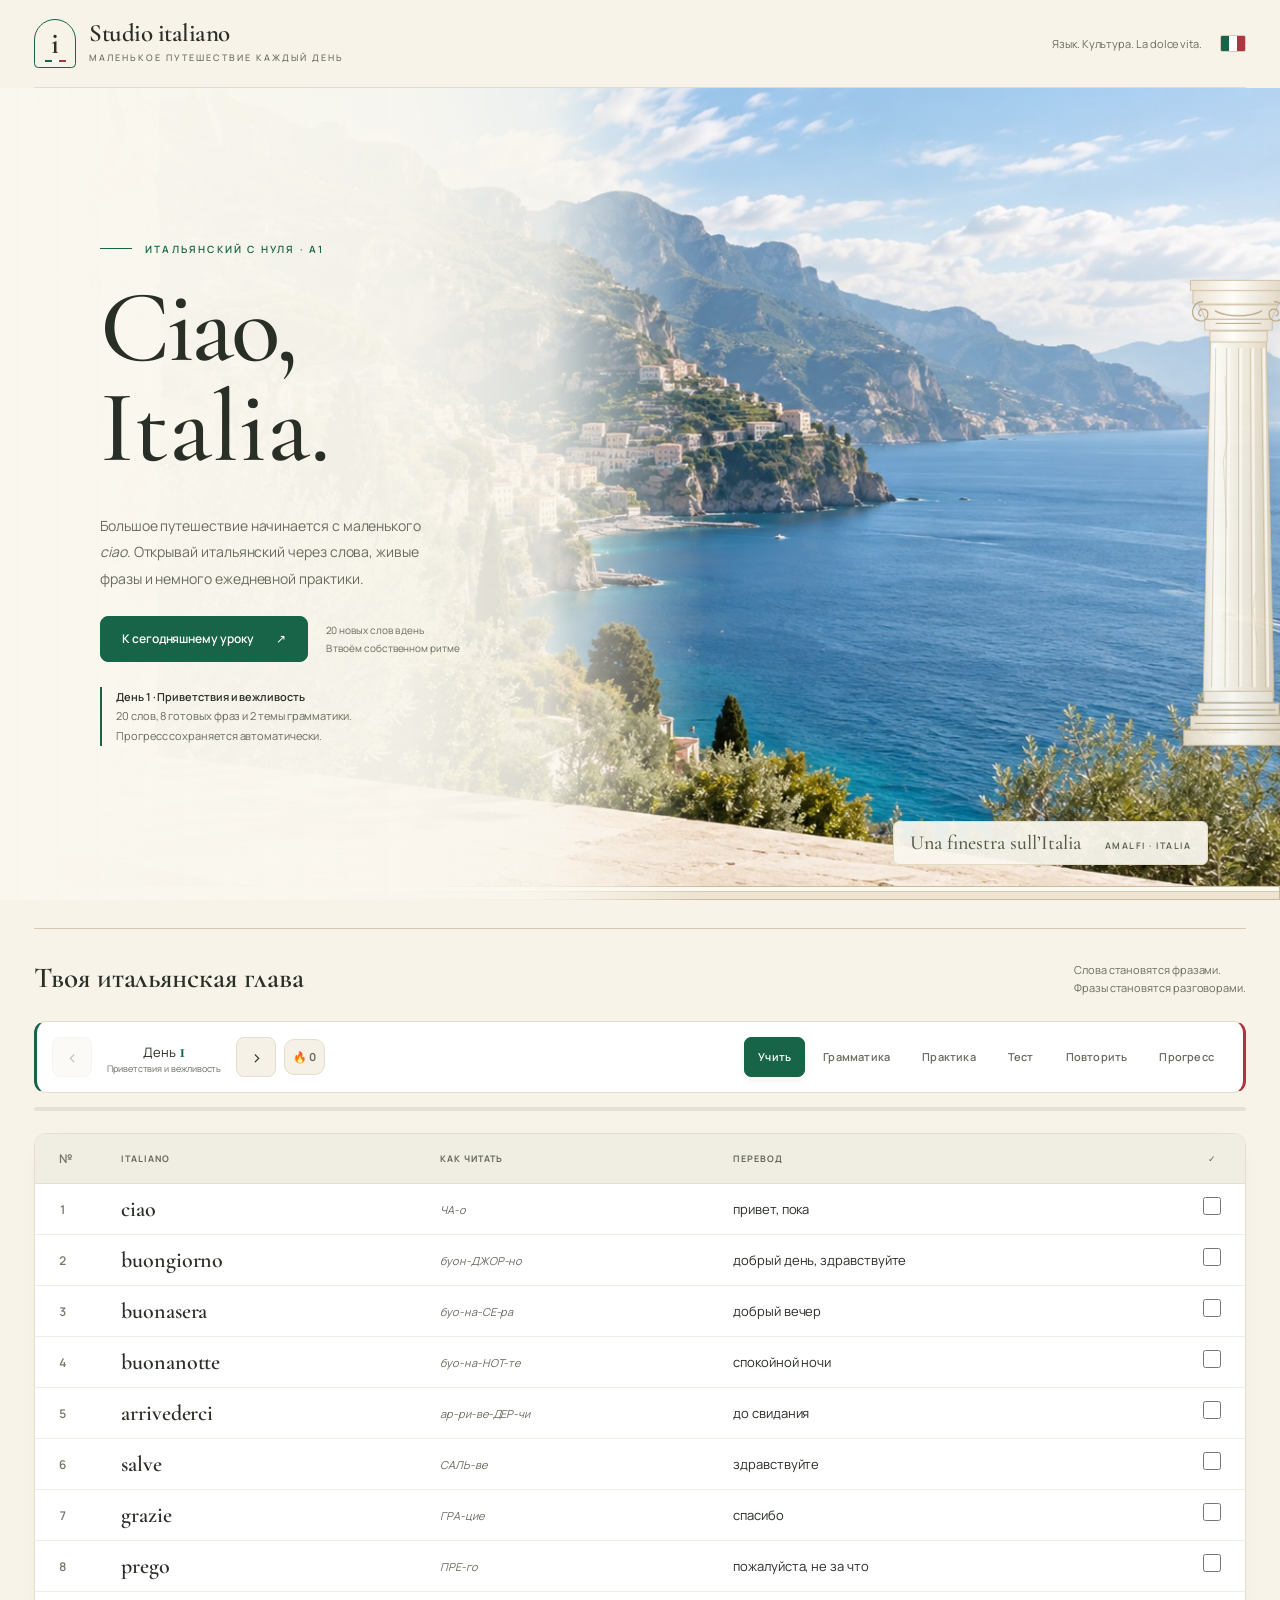
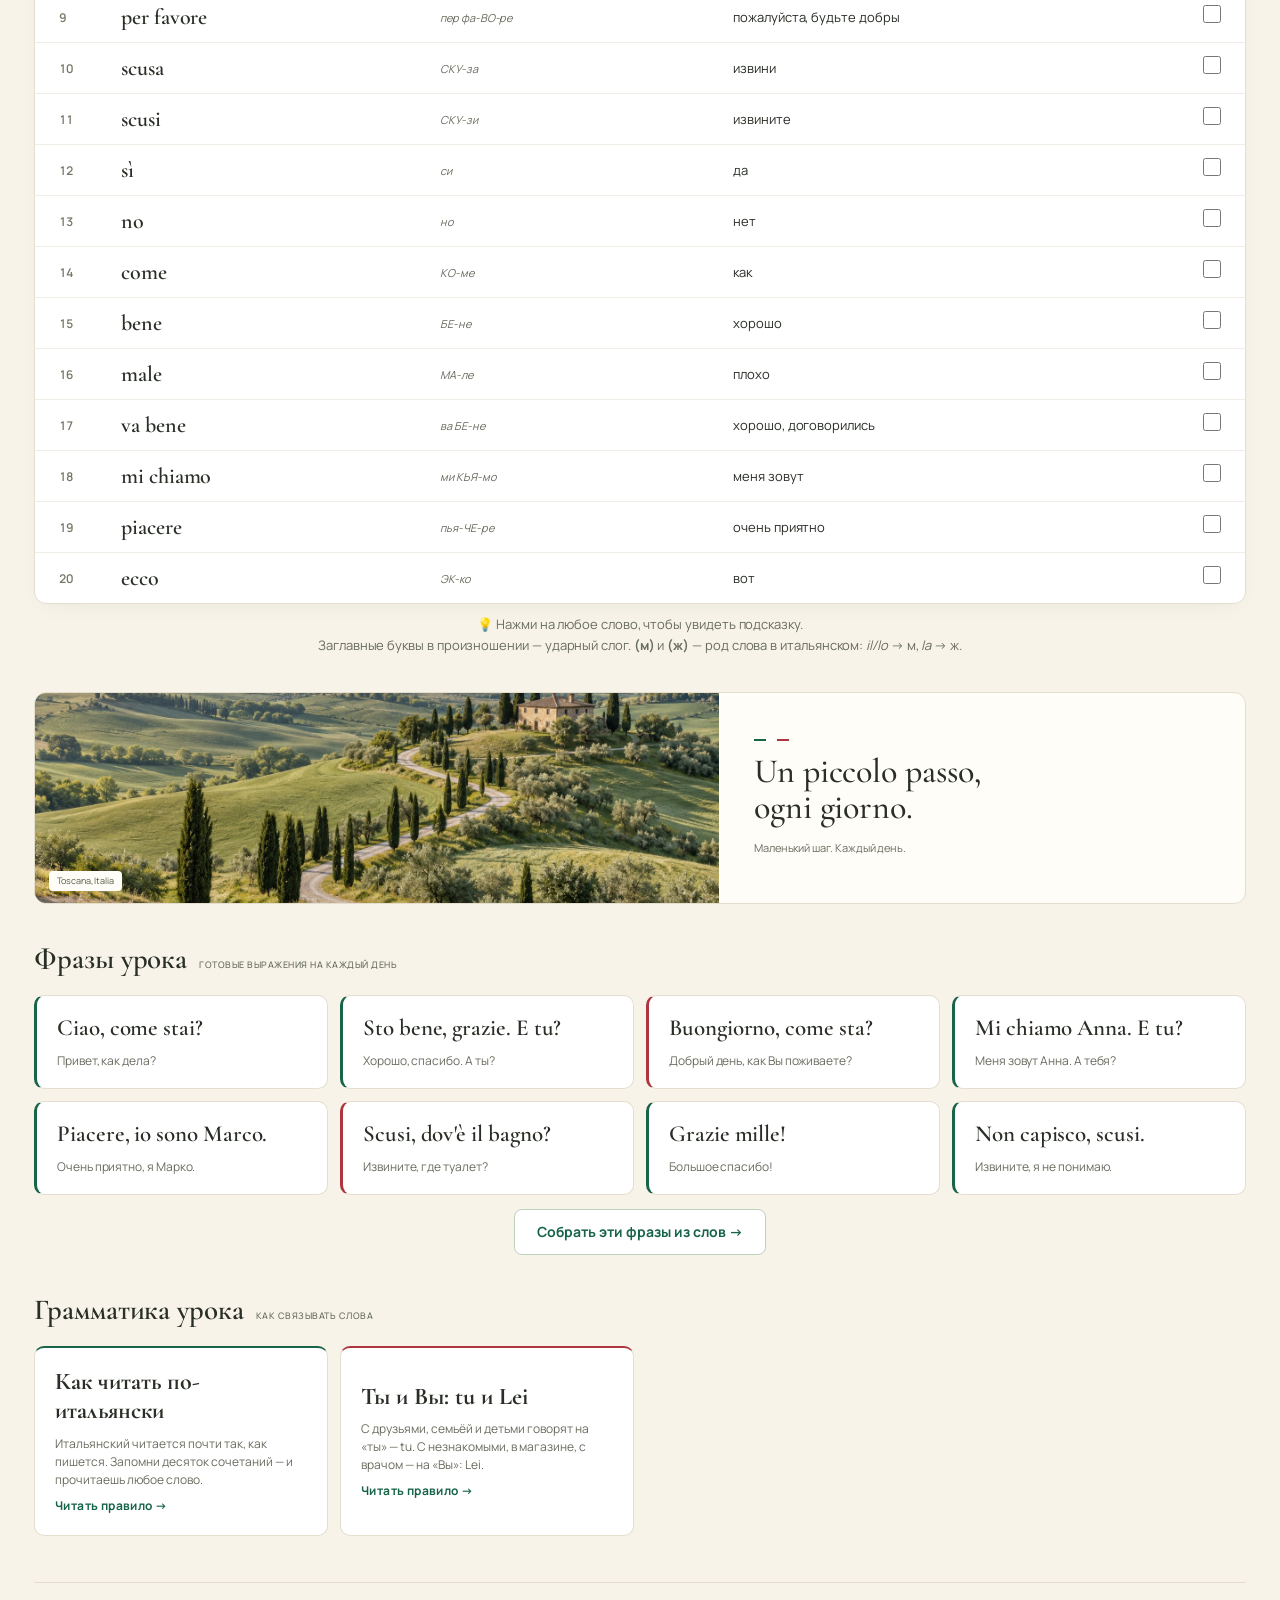
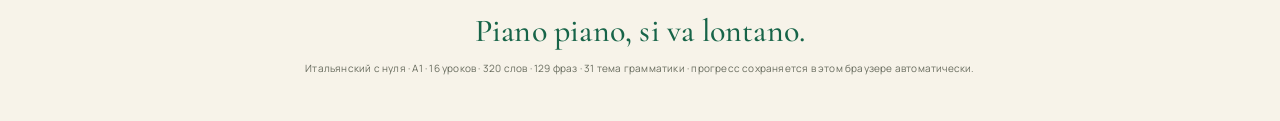
==== italiano/index.html @ 021f5999 "Redesign Italiano as a light Mediterranean study studio" ====
<!DOCTYPE html>
<html lang="ru">
<head>
<meta charset="UTF-8">
<meta name="viewport" content="width=device-width, initial-scale=1.0">
<title>Итальянский с нуля · A1</title>
<meta name="theme-color" content="#f7f3e9">
<link rel="stylesheet" href="assets/scrollcraft.css">
<style>

  /* ===================== ОБЩЕЕ ===================== */
  /* Совместимые стили учебных компонентов. Единственная светлая тема,
     оформление и анимации задаются в assets/italiano.css ниже. */
  html{
    color-scheme:dark;
    --font-body:'Inter',sans-serif; --font-display:'Fraunces',serif; --font-script:'Great Vibes',cursive;
    --bg:#12100e; --surface:#1b1815; --surface-2:#221e1a; --surface-3:#272220;
    --border:#332c26; --border-strong:#463b31;
    --text:#f2ece0; --muted:#9d9382;
    --accent:#17a35a; --accent-2:#e04352; --accent-bright:#3ed184;
    --good:#2fb36a; --bad:#e04352;
    --btn-text:#08170f;
    --accent-grad:linear-gradient(135deg,#17a35a,#3ed184);
    --word-grad:linear-gradient(135deg,#3ed184,#f4c25e);
    --sunset:linear-gradient(100deg,#e8913f,#e04352);
    --hero-bg:linear-gradient(160deg,#1b1430 0%,#5a2f3c 45%,#c9703a 78%,#f0a63f 100%);
    --hero-text:#f7efdd; --hero-muted:#cdbca2; --hero-title-color:#fffaf0;
    --hero-sub-grad:linear-gradient(95deg,#3ed184 0%,#8fd96a 40%,#ff6b76 100%);
    --hero-card-bg:rgba(18,15,13,.72); --hero-card-text:#d8cbb4; --hero-card-strong:#fff6e6;
    --radius:16px;
    --glow-accent:color-mix(in srgb,var(--accent) 30%,transparent);
    --glow-good:color-mix(in srgb,var(--good) 30%,transparent);
    --glow-bad:color-mix(in srgb,var(--bad) 30%,transparent);
  }
  *{box-sizing:border-box;margin:0;padding:0}
  body{
    background:var(--bg);color:var(--text);font-family:var(--font-body);
    line-height:1.6;min-height:100vh;padding:22px clamp(12px,2.5vw,40px) 70px;
    background-image:radial-gradient(color-mix(in srgb,var(--accent) 9%,transparent) 1px,transparent 1px);
    background-size:26px 26px;
    transition:background-color .3s;
  }
  body::before{content:'';position:fixed;top:-260px;left:-240px;width:760px;height:760px;
    background:radial-gradient(circle,rgba(232,145,63,.16) 0%,transparent 70%);
    pointer-events:none;z-index:0}
  body::after{content:'';position:fixed;bottom:-240px;right:-240px;width:700px;height:700px;
    background:radial-gradient(circle,rgba(23,163,90,.16) 0%,transparent 70%);
    pointer-events:none;z-index:0}
  .wrap{max-width:none;margin:0;position:relative;z-index:1}

  /* HERO */
  .hero{position:relative;margin-bottom:18px;border-radius:22px;overflow:hidden;
    border:1px solid var(--border-strong);background:var(--hero-bg);
    box-shadow:0 0 60px rgba(232,145,63,.14),0 20px 60px rgba(0,0,0,.5);
    min-height:clamp(340px,46vh,520px);display:flex;flex-direction:column;justify-content:flex-end}
  /* Два слоя фона. Верхний — своя фотография hero.jpg рядом с этим файлом;
     если её нет, слой просто не рисуется и видно нижний — нарисованный закат над Римом.
     Чтобы поставить своё фото, достаточно положить hero.jpg в эту папку. */
  .hero-bg{position:absolute;inset:0;z-index:0;
    background-image:url('hero.jpg'),url("data:image/svg+xml;charset=utf-8,%3Csvg%20xmlns%3D%22http%3A%2F%2Fwww.w3.org%2F2000%2Fsvg%22%20viewBox%3D%220%200%201600%20900%22%20preserveAspectRatio%3D%22xMidYMid%20slice%22%3E%3Cdefs%3E%3ClinearGradient%20id%3D%22sky%22%20x1%3D%220%22%20y1%3D%220%22%20x2%3D%220.12%22%20y2%3D%221%22%3E%3Cstop%20offset%3D%220%22%20stop-color%3D%22%23101538%22%2F%3E%3Cstop%20offset%3D%220.24%22%20stop-color%3D%22%2333244f%22%2F%3E%3Cstop%20offset%3D%220.44%22%20stop-color%3D%22%237d3f4c%22%2F%3E%3Cstop%20offset%3D%220.6%22%20stop-color%3D%22%23c96a3a%22%2F%3E%3Cstop%20offset%3D%220.72%22%20stop-color%3D%22%23ee9d3a%22%2F%3E%3Cstop%20offset%3D%220.84%22%20stop-color%3D%22%23f9cf5f%22%2F%3E%3C%2FlinearGradient%3E%3CradialGradient%20id%3D%22sunGlow%22%20cx%3D%220.5%22%20cy%3D%220.5%22%20r%3D%220.5%22%3E%3Cstop%20offset%3D%220%22%20stop-color%3D%22%23fff6d2%22%20stop-opacity%3D%220.95%22%2F%3E%3Cstop%20offset%3D%220.3%22%20stop-color%3D%22%23ffcf68%22%20stop-opacity%3D%220.55%22%2F%3E%3Cstop%20offset%3D%221%22%20stop-color%3D%22%23ff8f3c%22%20stop-opacity%3D%220%22%2F%3E%3C%2FradialGradient%3E%3ClinearGradient%20id%3D%22far%22%20x1%3D%220%22%20y1%3D%220%22%20x2%3D%220%22%20y2%3D%221%22%3E%3Cstop%20offset%3D%220%22%20stop-color%3D%22%238a5147%22%2F%3E%3Cstop%20offset%3D%221%22%20stop-color%3D%22%235c342e%22%2F%3E%3C%2FlinearGradient%3E%3ClinearGradient%20id%3D%22mid%22%20x1%3D%220%22%20y1%3D%220%22%20x2%3D%220%22%20y2%3D%221%22%3E%3Cstop%20offset%3D%220%22%20stop-color%3D%22%234a2822%22%2F%3E%3Cstop%20offset%3D%221%22%20stop-color%3D%22%23241412%22%2F%3E%3C%2FlinearGradient%3E%3ClinearGradient%20id%3D%22near%22%20x1%3D%220%22%20y1%3D%220%22%20x2%3D%220%22%20y2%3D%221%22%3E%3Cstop%20offset%3D%220%22%20stop-color%3D%22%231d100d%22%2F%3E%3Cstop%20offset%3D%221%22%20stop-color%3D%22%230d0706%22%2F%3E%3C%2FlinearGradient%3E%3ClinearGradient%20id%3D%22colo%22%20x1%3D%220.1%22%20y1%3D%220%22%20x2%3D%220.9%22%20y2%3D%221%22%3E%3Cstop%20offset%3D%220%22%20stop-color%3D%22%23electric%22%2F%3E%3Cstop%20offset%3D%220%22%20stop-color%3D%22%23472720%22%2F%3E%3Cstop%20offset%3D%221%22%20stop-color%3D%22%231a0e0b%22%2F%3E%3C%2FlinearGradient%3E%3C%2Fdefs%3E%3Crect%20width%3D%221600%22%20height%3D%22900%22%20fill%3D%22url(%23sky)%22%2F%3E%3Ccircle%20cx%3D%22322%22%20cy%3D%22574%22%20r%3D%22330%22%20fill%3D%22url(%23sunGlow)%22%2F%3E%3Ccircle%20cx%3D%22322%22%20cy%3D%22574%22%20r%3D%2252%22%20fill%3D%22%23fff2bc%22%20opacity%3D%220.97%22%2F%3E%3Cg%20opacity%3D%220.3%22%3E%3Cellipse%20cx%3D%22330%22%20cy%3D%22146%22%20rx%3D%22300%22%20ry%3D%2216%22%20fill%3D%22%23c98fa8%22%2F%3E%3Cellipse%20cx%3D%22940%22%20cy%3D%22108%22%20rx%3D%22340%22%20ry%3D%2213%22%20fill%3D%22%23c98fa8%22%2F%3E%3Cellipse%20cx%3D%221300%22%20cy%3D%22212%22%20rx%3D%22260%22%20ry%3D%2214%22%20fill%3D%22%23d99080%22%2F%3E%3Cellipse%20cx%3D%22600%22%20cy%3D%22266%22%20rx%3D%22250%22%20ry%3D%2212%22%20fill%3D%22%23e09a72%22%2F%3E%3C%2Fg%3E%3Cg%20opacity%3D%220.42%22%3E%3Cellipse%20cx%3D%221120%22%20cy%3D%22336%22%20rx%3D%22310%22%20ry%3D%2212%22%20fill%3D%22%23f3ae67%22%2F%3E%3Cellipse%20cx%3D%22250%22%20cy%3D%22372%22%20rx%3D%22215%22%20ry%3D%2210%22%20fill%3D%22%23f6b96e%22%2F%3E%3Cellipse%20cx%3D%22800%22%20cy%3D%22418%22%20rx%3D%22270%22%20ry%3D%229%22%20fill%3D%22%23f9c775%22%2F%3E%3Cellipse%20cx%3D%221430%22%20cy%3D%22452%22%20rx%3D%22200%22%20ry%3D%228%22%20fill%3D%22%23f9c775%22%2F%3E%3C%2Fg%3E%3Cg%20fill%3D%22url(%23far)%22%3E%3Crect%20x%3D%22168%22%20y%3D%22470%22%20width%3D%2234%22%20height%3D%22150%22%2F%3E%3Cpolygon%20points%3D%22168%2C470%20185%2C436%20202%2C470%22%2F%3E%3Cpath%20d%3D%22M770%20606%20a86%2092%200%200%201%20172%200%20z%22%2F%3E%3Crect%20x%3D%22846%22%20y%3D%22468%22%20width%3D%2220%22%20height%3D%2248%22%2F%3E%3Ccircle%20cx%3D%22856%22%20cy%3D%22464%22%20r%3D%2213%22%2F%3E%3Crect%20x%3D%22750%22%20y%3D%22558%22%20width%3D%22212%22%20height%3D%2248%22%2F%3E%3Cpath%20d%3D%22M556%20606%20a44%2048%200%200%201%2088%200%20z%22%2F%3E%3Crect%20x%3D%22592%22%20y%3D%22522%22%20width%3D%2214%22%20height%3D%2232%22%2F%3E%3Cpath%20d%3D%22M1024%20606%20a34%2036%200%200%201%2068%200%20z%22%2F%3E%3Crect%20x%3D%2240%22%20y%3D%22554%22%20width%3D%2296%22%20height%3D%2252%22%2F%3E%3Crect%20x%3D%22228%22%20y%3D%22570%22%20width%3D%22122%22%20height%3D%2236%22%2F%3E%3Crect%20x%3D%22378%22%20y%3D%22560%22%20width%3D%2290%22%20height%3D%2246%22%2F%3E%3Crect%20x%3D%22488%22%20y%3D%22578%22%20width%3D%2262%22%20height%3D%2228%22%2F%3E%3Crect%20x%3D%22658%22%20y%3D%22572%22%20width%3D%2274%22%20height%3D%2234%22%2F%3E%3Crect%20x%3D%22978%22%20y%3D%22576%22%20width%3D%2242%22%20height%3D%2230%22%2F%3E%3Crect%20x%3D%221098%22%20y%3D%22564%22%20width%3D%22112%22%20height%3D%2242%22%2F%3E%3Crect%20x%3D%221238%22%20y%3D%22578%22%20width%3D%2292%22%20height%3D%2228%22%2F%3E%3Cpolygon%20points%3D%22378%2C560%20423%2C528%20468%2C560%22%2F%3E%3Cpolygon%20points%3D%221098%2C564%201154%2C532%201210%2C564%22%2F%3E%3Crect%20x%3D%220%22%20y%3D%22602%22%20width%3D%221600%22%20height%3D%2246%22%2F%3E%3C%2Fg%3E%3Crect%20x%3D%220%22%20y%3D%22640%22%20width%3D%221600%22%20height%3D%22260%22%20fill%3D%22url(%23mid)%22%2F%3E%3Cg%20fill%3D%22url(%23mid)%22%3E%3Crect%20x%3D%2256%22%20y%3D%22596%22%20width%3D%22152%22%20height%3D%2252%22%2F%3E%3Crect%20x%3D%22248%22%20y%3D%22610%22%20width%3D%22192%22%20height%3D%2240%22%2F%3E%3Crect%20x%3D%22466%22%20y%3D%22590%22%20width%3D%22132%22%20height%3D%2260%22%2F%3E%3Crect%20x%3D%22628%22%20y%3D%22614%22%20width%3D%22172%22%20height%3D%2238%22%2F%3E%3Crect%20x%3D%22828%22%20y%3D%22598%22%20width%3D%22142%22%20height%3D%2252%22%2F%3E%3Crect%20x%3D%22998%22%20y%3D%22616%22%20width%3D%22122%22%20height%3D%2236%22%2F%3E%3Cpolygon%20points%3D%22466%2C590%20532%2C554%20598%2C590%22%2F%3E%3Cpolygon%20points%3D%22828%2C598%20899%2C564%20970%2C598%22%2F%3E%3Crect%20x%3D%221140%22%20y%3D%22620%22%20width%3D%22120%22%20height%3D%2232%22%2F%3E%3C%2Fg%3E%3Cpath%20d%3D%22M1112%20900%20L1112%20452%20C1112%20344%201196%20276%201330%20254%20C1448%20234%201556%20250%201600%20274%20L1600%20900%20Z%22%20fill%3D%22url(%23colo)%22%2F%3E%3Cg%20fill%3D%22%23ffbe6c%22%3E%3Cg%20opacity%3D%220.34%22%3E%3Crect%20x%3D%221160%22%20y%3D%22352%22%20width%3D%2242%22%20height%3D%2276%22%20rx%3D%2221%22%2F%3E%3Crect%20x%3D%221242%22%20y%3D%22322%22%20width%3D%2244%22%20height%3D%2278%22%20rx%3D%2222%22%2F%3E%3Crect%20x%3D%221330%22%20y%3D%22304%22%20width%3D%2246%22%20height%3D%2280%22%20rx%3D%2223%22%2F%3E%3Crect%20x%3D%221420%22%20y%3D%22294%22%20width%3D%2246%22%20height%3D%2280%22%20rx%3D%2223%22%2F%3E%3Crect%20x%3D%221512%22%20y%3D%22294%22%20width%3D%2246%22%20height%3D%2280%22%20rx%3D%2223%22%2F%3E%3C%2Fg%3E%3Cg%20opacity%3D%220.26%22%3E%3Crect%20x%3D%221154%22%20y%3D%22480%22%20width%3D%2244%22%20height%3D%2282%22%20rx%3D%2222%22%2F%3E%3Crect%20x%3D%221240%22%20y%3D%22456%22%20width%3D%2246%22%20height%3D%2284%22%20rx%3D%2223%22%2F%3E%3Crect%20x%3D%221330%22%20y%3D%22440%22%20width%3D%2248%22%20height%3D%2286%22%20rx%3D%2224%22%2F%3E%3Crect%20x%3D%221422%22%20y%3D%22432%22%20width%3D%2248%22%20height%3D%2286%22%20rx%3D%2224%22%2F%3E%3Crect%20x%3D%221514%22%20y%3D%22430%22%20width%3D%2248%22%20height%3D%2286%22%20rx%3D%2224%22%2F%3E%3C%2Fg%3E%3Cg%20opacity%3D%220.17%22%3E%3Crect%20x%3D%221150%22%20y%3D%22616%22%20width%3D%2246%22%20height%3D%2288%22%20rx%3D%2223%22%2F%3E%3Crect%20x%3D%221238%22%20y%3D%22598%22%20width%3D%2248%22%20height%3D%2290%22%20rx%3D%2224%22%2F%3E%3Crect%20x%3D%221330%22%20y%3D%22584%22%20width%3D%2250%22%20height%3D%2292%22%20rx%3D%2225%22%2F%3E%3Crect%20x%3D%221424%22%20y%3D%22576%22%20width%3D%2250%22%20height%3D%2292%22%20rx%3D%2225%22%2F%3E%3Crect%20x%3D%221516%22%20y%3D%22574%22%20width%3D%2250%22%20height%3D%2292%22%20rx%3D%2225%22%2F%3E%3C%2Fg%3E%3C%2Fg%3E%3Cg%20fill%3D%22%23120906%22%20opacity%3D%220.55%22%3E%3Cpath%20d%3D%22M1112%20452%20C1140%20448%201400%20402%201600%20396%20L1600%20424%20C1400%20430%201140%20476%201112%20480%20Z%22%2F%3E%3Cpath%20d%3D%22M1112%20590%20C1140%20586%201400%20546%201600%20540%20L1600%20566%20C1400%20572%201140%20612%201112%20616%20Z%22%2F%3E%3C%2Fg%3E%3Cg%20fill%3D%22url(%23near)%22%3E%3Cg%20transform%3D%22translate(700%2C-8)%22%3E%3Crect%20x%3D%22-7%22%20y%3D%22596%22%20width%3D%2214%22%20height%3D%22150%22%2F%3E%3Cellipse%20cx%3D%220%22%20cy%3D%22588%22%20rx%3D%22100%22%20ry%3D%2234%22%2F%3E%3Cellipse%20cx%3D%22-50%22%20cy%3D%22610%22%20rx%3D%2254%22%20ry%3D%2222%22%2F%3E%3Cellipse%20cx%3D%2252%22%20cy%3D%22608%22%20rx%3D%2250%22%20ry%3D%2220%22%2F%3E%3C%2Fg%3E%3Cg%20transform%3D%22translate(962%2C22)%22%3E%3Crect%20x%3D%22-6%22%20y%3D%22596%22%20width%3D%2212%22%20height%3D%22140%22%2F%3E%3Cellipse%20cx%3D%220%22%20cy%3D%22590%22%20rx%3D%2280%22%20ry%3D%2228%22%2F%3E%3Cellipse%20cx%3D%22-40%22%20cy%3D%22608%22%20rx%3D%2244%22%20ry%3D%2218%22%2F%3E%3Cellipse%20cx%3D%2242%22%20cy%3D%22606%22%20rx%3D%2242%22%20ry%3D%2217%22%2F%3E%3C%2Fg%3E%3Cg%20transform%3D%22translate(292%2C40)%22%3E%3Crect%20x%3D%22-6%22%20y%3D%22592%22%20width%3D%2212%22%20height%3D%22140%22%2F%3E%3Cellipse%20cx%3D%220%22%20cy%3D%22586%22%20rx%3D%2272%22%20ry%3D%2226%22%2F%3E%3Cellipse%20cx%3D%22-36%22%20cy%3D%22602%22%20rx%3D%2240%22%20ry%3D%2216%22%2F%3E%3Cellipse%20cx%3D%2238%22%20cy%3D%22600%22%20rx%3D%2238%22%20ry%3D%2215%22%2F%3E%3C%2Fg%3E%3Cg%20transform%3D%22translate(514%2C58)%22%3E%3Crect%20x%3D%22-5%22%20y%3D%22590%22%20width%3D%2210%22%20height%3D%22130%22%2F%3E%3Cellipse%20cx%3D%220%22%20cy%3D%22584%22%20rx%3D%2258%22%20ry%3D%2221%22%2F%3E%3Cellipse%20cx%3D%22-28%22%20cy%3D%22598%22%20rx%3D%2232%22%20ry%3D%2213%22%2F%3E%3Cellipse%20cx%3D%2230%22%20cy%3D%22596%22%20rx%3D%2230%22%20ry%3D%2212%22%2F%3E%3C%2Fg%3E%3C%2Fg%3E%3Cg%20fill%3D%22%230c0605%22%3E%3Crect%20x%3D%220%22%20y%3D%22800%22%20width%3D%221600%22%20height%3D%22100%22%2F%3E%3Cellipse%20cx%3D%2260%22%20cy%3D%22784%22%20rx%3D%22150%22%20ry%3D%2258%22%2F%3E%3Cellipse%20cx%3D%22180%22%20cy%3D%22812%22%20rx%3D%22110%22%20ry%3D%2242%22%2F%3E%3Cellipse%20cx%3D%22300%22%20cy%3D%22790%22%20rx%3D%22120%22%20ry%3D%2248%22%2F%3E%3Cellipse%20cx%3D%22440%22%20cy%3D%22816%22%20rx%3D%22128%22%20ry%3D%2240%22%2F%3E%3Cellipse%20cx%3D%22590%22%20cy%3D%22796%22%20rx%3D%22118%22%20ry%3D%2250%22%2F%3E%3Cellipse%20cx%3D%22740%22%20cy%3D%22820%22%20rx%3D%22120%22%20ry%3D%2238%22%2F%3E%3Cellipse%20cx%3D%22890%22%20cy%3D%22800%22%20rx%3D%22132%22%20ry%3D%2246%22%2F%3E%3Cellipse%20cx%3D%221060%22%20cy%3D%22818%22%20rx%3D%22128%22%20ry%3D%2238%22%2F%3E%3Cellipse%20cx%3D%221210%22%20cy%3D%22800%22%20rx%3D%22120%22%20ry%3D%2246%22%2F%3E%3Cellipse%20cx%3D%221380%22%20cy%3D%22812%22%20rx%3D%22140%22%20ry%3D%2242%22%2F%3E%3Cellipse%20cx%3D%221540%22%20cy%3D%22792%22%20rx%3D%22150%22%20ry%3D%2254%22%2F%3E%3C%2Fg%3E%3C%2Fsvg%3E");
    background-size:cover,cover;background-position:center 74%,center 74%;background-repeat:no-repeat,no-repeat}
  .hero-bg::after{content:'';position:absolute;inset:0;
    background:linear-gradient(180deg,rgba(12,8,6,.58) 0%,rgba(12,8,6,.16) 34%,rgba(12,8,6,.9) 100%),
               linear-gradient(90deg,rgba(12,8,6,.62) 0%,transparent 46%,transparent 74%,rgba(12,8,6,.52) 100%)}
  .hero::before{content:'';position:absolute;top:0;left:0;right:0;height:6px;z-index:3;
    background:linear-gradient(90deg,#009246 0 33.33%,#f7f5ef 33.33% 66.66%,#ce2b37 66.66% 100%)}
  .hero-top{position:relative;z-index:2;display:flex;justify-content:space-between;align-items:flex-start;
    padding:24px 28px 0;gap:14px;flex-wrap:wrap}
  .hero-top .meta-left{font-size:12px;color:var(--hero-muted);letter-spacing:.3px;line-height:1.7}
  .hero-top .meta-left b{color:var(--hero-text);font-weight:700}
  .hero-top .meta-right{font-size:12px;color:var(--hero-muted);text-align:right;line-height:1.9;letter-spacing:.3px}
  .hero-top .meta-right span{display:block}
  .hero-top .meta-right .dash{color:var(--accent);display:inline}
  .hero-title-wrap{position:relative;z-index:2;padding:0 28px;margin-top:auto;line-height:.85}
  .hero-title{font-family:var(--font-display);font-weight:700;font-size:clamp(62px,15vw,150px);
    letter-spacing:-2px;color:var(--hero-title-color);margin:0;text-shadow:0 4px 28px rgba(0,0,0,.75)}
  .hero-title .sub{display:block;width:fit-content;font-family:var(--font-script);font-style:italic;font-weight:500;
    font-size:clamp(32px,7vw,72px);letter-spacing:0;background:var(--hero-sub-grad);
    -webkit-background-clip:text;-webkit-text-fill-color:transparent;background-clip:text;
    margin-top:2px;margin-left:6px;padding-bottom:10px}
  .hero-bottom{position:relative;z-index:2;display:flex;justify-content:space-between;align-items:flex-end;
    gap:20px;flex-wrap:wrap;padding:16px 28px 26px}
  .hero-card{background:var(--hero-card-bg);backdrop-filter:blur(10px);-webkit-backdrop-filter:blur(10px);
    border:1px solid color-mix(in srgb,var(--accent) 35%,transparent);border-radius:14px;padding:14px 18px;
    font-size:12.5px;line-height:1.7;color:var(--hero-card-text);
    box-shadow:0 6px 24px color-mix(in srgb,var(--accent) 12%,transparent);max-width:340px}
  .hero-card b{color:var(--hero-card-strong,var(--hero-text));font-weight:700}
  .hero-desc{font-size:13px;color:var(--hero-muted);line-height:1.6;max-width:300px;text-align:right;margin-left:auto}
  .hero .tag{display:inline-block;background:color-mix(in srgb,var(--accent) 14%,transparent);
    border:1px solid color-mix(in srgb,var(--accent) 45%,transparent);color:var(--accent-bright);
    font-size:11px;font-weight:700;letter-spacing:1.2px;text-transform:uppercase;padding:4px 10px;border-radius:6px}

  /* BAR / TABS */
  .bar{display:flex;align-items:center;justify-content:space-between;gap:14px;flex-wrap:wrap;margin:22px 0 12px}
  .daynav{display:flex;align-items:center;gap:10px}
  /* Единый вид всех кнопок: зелёная обводка на тёмном, заливка — только у активной.
     Стоит перед частными правилами ниже, чтобы те могли что-то переопределить. */
  .tabs button,.subtabs button,.daynav button,.fc-nav button,.fc-progress-row button,
  .charbar button,.match-btn,.btn,.btn.ghost{
    background:color-mix(in srgb,var(--accent) 7%,transparent);
    border:1.5px solid color-mix(in srgb,var(--accent) 55%,transparent);
    color:var(--accent-bright);box-shadow:none}
  .tabs button:hover:not(:disabled),.subtabs button:hover:not(:disabled),
  .daynav button:hover:not(:disabled),.fc-nav button:hover:not(:disabled),
  .fc-progress-row button:hover:not(:disabled),.charbar button:hover:not(:disabled),
  .match-btn:hover:not(:disabled),.btn:hover:not(:disabled),.btn.ghost:hover:not(:disabled){
    border-color:var(--accent-bright);color:var(--accent-bright);
    background:color-mix(in srgb,var(--accent) 16%,transparent);
    box-shadow:0 0 18px var(--glow-accent)}
  .daynav button{background:var(--surface-2);border:1px solid var(--border-strong);color:var(--text);
    width:38px;height:38px;border-radius:10px;cursor:pointer;font-size:18px;transition:.2s;
    background:color-mix(in srgb,var(--accent) 7%,transparent);
    border:1.5px solid color-mix(in srgb,var(--accent) 55%,transparent);color:var(--accent-bright)}
  .daynav button:hover:not(:disabled){border-color:var(--accent);box-shadow:0 0 12px var(--glow-accent);color:var(--accent-bright)}
  .daynav button:disabled{opacity:.3;cursor:default}
  .daynav .label{font-size:14px;color:var(--muted);min-width:120px;text-align:center;
    background:var(--surface-2);border:1px solid var(--border);padding:6px 14px;border-radius:10px}
  .daynav .label b{color:var(--accent-bright);font-family:var(--font-display)}
  .daynav .label .sublabel{display:block;font-size:11px;line-height:1.4}
  .streak{font-size:14px;font-weight:700;color:var(--accent-bright);background:var(--surface-2);
    border:1px solid var(--border);border-radius:10px;padding:8px 12px;white-space:nowrap}
  .tabs{display:flex;gap:6px;flex-wrap:wrap}
  .tabs button{background:var(--surface-2);border:1px solid var(--border);color:var(--muted);
    padding:8px 16px;border-radius:10px;cursor:pointer;font-size:13px;font-weight:600;transition:.2s;
    letter-spacing:.2px;font-family:var(--font-body)}
  .tabs button:hover{border-color:var(--border-strong);color:var(--text)}
  .tabs button.active{background:var(--accent-grad);border-color:var(--accent-bright);color:var(--btn-text);
    box-shadow:0 0 24px var(--glow-accent),0 2px 8px rgba(0,0,0,.4)}
  .subtabs{display:none;gap:6px;flex-wrap:wrap;margin:0 0 14px;justify-content:center}
  .subtabs button{background:transparent;border:1px solid var(--border);color:var(--muted);
    padding:6px 14px;border-radius:999px;cursor:pointer;font-size:12.5px;font-weight:600;transition:.2s;font-family:var(--font-body)}
  .subtabs button:hover{border-color:var(--accent);color:var(--text)}
  .subtabs button.active{border-color:var(--accent);color:var(--accent-bright);background:color-mix(in srgb,var(--accent) 12%,transparent)}
  .badge{display:inline-block;background:var(--bad);color:#fff;font-size:10px;font-weight:700;
    border-radius:999px;padding:1px 7px;margin-left:5px;vertical-align:1px}
  .badge:empty{display:none}

  .progress{height:4px;background:var(--surface-2);border-radius:999px;overflow:hidden;margin-bottom:20px;border:1px solid var(--border)}
  .progress > div{height:100%;background:linear-gradient(90deg,#17a35a,#8fd96a,#f4c25e,#e8913f);
    width:0;transition:width .4s cubic-bezier(.4,0,.2,1);box-shadow:0 0 10px var(--glow-good)}

  /* TABLE */
  table{width:100%;border-collapse:separate;border-spacing:0;background:var(--surface);
    border:1px solid var(--border-strong);border-radius:var(--radius);overflow:hidden;
    box-shadow:0 0 30px color-mix(in srgb,var(--accent) 8%,transparent)}
  th,td{padding:13px 18px;text-align:left;border-bottom:1px solid var(--border);font-size:14px}
  th{color:var(--muted);font-weight:700;font-size:11px;text-transform:uppercase;letter-spacing:.8px;background:var(--surface-2)}
  tr:last-child td{border-bottom:none}
  tr{transition:background .15s}
  tr:hover td{background:color-mix(in srgb,var(--accent) 5%,transparent)}
  td.en{font-weight:700;cursor:pointer;position:relative;font-family:var(--font-display);font-size:15px;
    color:var(--text);transition:color .15s}
  td.en:hover{color:var(--accent-bright)}
  td.ipa{color:var(--muted);font-style:italic;white-space:nowrap;font-size:13px}
  .num{color:var(--border-strong);width:38px;font-size:12px;font-weight:600}
  .chk{width:46px;text-align:center}
  .chk input{width:17px;height:17px;accent-color:var(--good);cursor:pointer}
  tr.learned td.en{color:var(--good)}
  tr.learned{background:color-mix(in srgb,var(--good) 5%,transparent)}

  /* POPUP */
  .word-popup{position:fixed;z-index:1000;background:var(--surface-3);border:1px solid var(--accent);
    border-radius:14px;padding:14px 18px;min-width:230px;max-width:300px;
    box-shadow:0 0 30px var(--glow-accent),0 12px 40px rgba(0,0,0,.25);
    pointer-events:none;opacity:0;transform:translateY(6px);transition:opacity .2s,transform .2s}
  .word-popup.show{opacity:1;transform:translateY(0)}
  .word-popup .pop-en{font-size:20px;font-weight:700;font-family:var(--font-display);
    background:var(--word-grad);-webkit-background-clip:text;-webkit-text-fill-color:transparent;background-clip:text}
  .word-popup .pop-ipa{font-size:12px;color:var(--muted);font-style:italic;margin:3px 0 7px}
  .word-popup .pop-ru{font-size:15px;color:var(--text)}

  /* CARD */
  .card{background:var(--surface);border:1px solid var(--border-strong);border-radius:20px;
    padding:36px 28px;text-align:center;box-shadow:0 0 40px color-mix(in srgb,var(--accent) 10%,transparent)}
  .card .dir{color:var(--muted);font-size:11px;text-transform:uppercase;letter-spacing:1.2px;font-weight:700}
  .card .word{font-family:var(--font-display);font-size:36px;font-weight:700;margin:16px 0 4px;
    background:var(--word-grad);-webkit-background-clip:text;-webkit-text-fill-color:transparent;background-clip:text}
  .card .hint{color:var(--muted);font-size:14px;margin-bottom:18px}
  .card input[type=text]{width:100%;max-width:380px;background:var(--surface-2);border:1px solid var(--border-strong);
    color:var(--text);padding:13px 16px;border-radius:12px;font-size:16px;text-align:center;outline:none;
    transition:.2s;font-family:var(--font-body)}
  .card input[type=text]:focus{border-color:var(--accent);box-shadow:0 0 20px var(--glow-accent)}
  .card .actions{margin-top:16px;display:flex;gap:10px;justify-content:center;flex-wrap:wrap}
  .charbar{display:flex;gap:6px;justify-content:center;flex-wrap:wrap;margin:12px auto 0;max-width:420px}
  .charbar button{background:var(--surface-2);border:1px solid var(--border-strong);color:var(--accent-bright);
    width:34px;height:34px;border-radius:8px;font-size:16px;cursor:pointer;transition:.15s;font-family:var(--font-body)}
  .charbar button:hover{border-color:var(--accent);box-shadow:0 0 8px var(--glow-accent)}

  .btn{background:var(--accent-grad);border:1.5px solid var(--accent-bright);color:var(--btn-text);
    padding:12px 26px;border-radius:12px;
    font-size:14px;font-weight:700;cursor:pointer;transition:.2s;box-shadow:0 0 18px var(--glow-accent);font-family:var(--font-body)}
  .btn:hover{transform:translateY(-1px);background:var(--accent-grad);color:var(--btn-text);
    box-shadow:0 0 32px var(--glow-accent),0 4px 12px rgba(0,0,0,.4)}
  .btn:active{transform:translateY(0)}
  .btn:disabled{opacity:.4;cursor:default;transform:none;box-shadow:none}
  .btn.ghost{background:transparent;border:1px solid var(--border-strong);color:var(--muted);box-shadow:none}
  .btn.ghost:hover{border-color:var(--accent);color:var(--text);box-shadow:0 0 12px var(--glow-accent)}

  .feedback{margin-top:18px;font-size:16px;min-height:24px;font-weight:700}
  .feedback.good{color:var(--good)}
  .feedback.bad{color:var(--bad)}
  .counter{color:var(--muted);font-size:13px;margin-bottom:16px}
  .result{text-align:center;padding:30px}
  .result .score{font-family:var(--font-display);font-size:52px;font-weight:700;margin:12px 0;
    background:linear-gradient(135deg,var(--accent-bright),var(--good));
    -webkit-background-clip:text;-webkit-text-fill-color:transparent;background-clip:text}

  /* FLASHCARDS */
  #flashcards{display:none}
  .fc-wrap{perspective:1200px;width:100%;max-width:500px;margin:0 auto 24px}
  .fc-card{width:100%;height:230px;position:relative;transform-style:preserve-3d;
    transition:transform .5s cubic-bezier(.4,0,.2,1);cursor:pointer}
  .fc-card.flipped{transform:rotateY(180deg)}
  .fc-front,.fc-back{position:absolute;inset:0;background:var(--surface);border:1px solid var(--border-strong);
    border-radius:20px;backface-visibility:hidden;-webkit-backface-visibility:hidden;
    display:flex;flex-direction:column;align-items:center;justify-content:center;padding:28px;
    box-shadow:0 0 30px color-mix(in srgb,var(--accent) 10%,transparent);transition:box-shadow .3s}
  .fc-card:hover .fc-front{box-shadow:0 0 50px var(--glow-accent)}
  .fc-back{transform:rotateY(180deg);
    background:linear-gradient(135deg,color-mix(in srgb,var(--accent) 8%,transparent),var(--surface));
    border-color:var(--accent);box-shadow:0 0 40px var(--glow-accent)}
  .fc-front .fc-label,.fc-back .fc-label{font-size:10px;text-transform:uppercase;letter-spacing:1.2px;margin-bottom:14px;font-weight:700}
  .fc-front .fc-label{color:var(--muted)}
  .fc-back .fc-label{color:var(--accent)}
  .fc-front .fc-word{font-family:var(--font-display);font-size:34px;font-weight:700;
    background:var(--word-grad);-webkit-background-clip:text;-webkit-text-fill-color:transparent;background-clip:text}
  .fc-front .fc-ipa{color:var(--muted);font-style:italic;font-size:14px;margin-top:8px}
  .fc-back .fc-ru{font-size:24px;font-weight:700;color:var(--accent-bright)}
  .fc-nav{display:flex;align-items:center;justify-content:center;gap:16px;margin-bottom:16px;margin-top:20px}
  .fc-nav button{background:var(--surface-2);border:1px solid var(--border-strong);color:var(--text);
    width:42px;height:42px;border-radius:12px;cursor:pointer;font-size:20px;transition:.2s;
    background:color-mix(in srgb,var(--accent) 7%,transparent);
    border:1.5px solid color-mix(in srgb,var(--accent) 55%,transparent);color:var(--accent-bright)}
  .fc-nav button:hover:not(:disabled){border-color:var(--accent);box-shadow:0 0 14px var(--glow-accent);color:var(--accent-bright)}
  .fc-nav button:disabled{opacity:.3;cursor:default}
  .fc-counter{color:var(--muted);font-size:13px;min-width:64px;text-align:center;font-family:var(--font-display);font-weight:500}
  .fc-hint{color:var(--muted);font-size:12px;text-align:center;letter-spacing:.3px}
  /* Направление карточек: .rev показывает оборот (перевод) первым */
  .fc-dir{display:flex;justify-content:center;gap:6px;margin:0 auto 14px;flex-wrap:wrap}
  .fc-dir button{background:var(--surface-2);border:1px solid var(--border);color:var(--muted);
    padding:7px 14px;border-radius:10px;font:inherit;font-size:13px;font-weight:600;cursor:pointer;transition:.2s}
  .fc-dir button:hover{border-color:var(--border-strong);color:var(--text)}
  .fc-dir button.active{border-color:var(--accent);color:var(--accent-bright);
    background:color-mix(in srgb,var(--accent) 14%,transparent)}
  .fc-card.rev .fc-front{transform:rotateY(180deg)}
  .fc-card.rev .fc-back{transform:none}
  .fc-card.rev .sp-note-card{display:none!important}
  .fc-progress-row{display:flex;gap:10px;justify-content:center;flex-wrap:wrap;margin-top:16px}
  .fc-progress-row button{background:var(--surface-2);border:1px solid var(--border-strong);color:var(--muted);
    padding:9px 20px;border-radius:10px;cursor:pointer;font-size:13px;font-weight:600;transition:.2s;font-family:var(--font-body)}
  .fc-progress-row button:hover{border-color:var(--accent);color:var(--text);box-shadow:0 0 12px var(--glow-accent)}

  /* MATCH */
  #match{display:none}
  .match-grid{display:grid;grid-template-columns:1fr 1fr;gap:10px;margin-bottom:20px}
  .match-btn{background:var(--surface-2);border:1.5px solid color-mix(in srgb,var(--accent) 45%,transparent);color:var(--text);
    padding:14px 10px;border-radius:14px;cursor:pointer;font-size:13px;font-weight:500;transition:.2s;
    text-align:center;line-height:1.4;font-family:var(--font-body)}
  .match-btn:hover:not(:disabled){border-color:var(--accent);box-shadow:0 0 16px var(--glow-accent);color:var(--accent-bright)}
  .match-btn.selected{border-color:var(--accent-bright);background:var(--accent-grad);color:var(--btn-text);
    box-shadow:0 0 20px var(--glow-accent);color:var(--accent-bright)}
  .match-btn.correct{border-color:var(--good);background:color-mix(in srgb,var(--good) 26%,transparent);
    color:#eafff2;
    color:var(--good);cursor:default;box-shadow:0 0 16px var(--glow-good)}
  .match-btn.wrong{border-color:var(--bad);background:color-mix(in srgb,var(--bad) 24%,transparent);
    color:#ffe6e8;box-shadow:0 0 18px var(--glow-bad)}
  .match-btn:disabled{cursor:default}
  .match-score{color:var(--muted);font-size:13px;text-align:center;margin-bottom:14px;font-family:var(--font-display);font-weight:500}
  .match-result{text-align:center;padding:28px 16px}
  .match-result .big{font-size:48px;margin-bottom:8px}
  .match-result p{color:var(--muted);font-size:15px;margin-bottom:22px}

  #test{display:none}
  #review{display:none}

  /* STATS */
  .stat-card{background:var(--surface);border:1px solid var(--border-strong);border-radius:16px;padding:22px;
    text-align:center;box-shadow:0 0 24px color-mix(in srgb,var(--accent) 8%,transparent)}
  .stat-card .k{color:var(--muted);font-size:12px;letter-spacing:.8px;margin-bottom:10px;text-transform:uppercase}
  .stat-card .v{font-family:var(--font-display);font-size:42px;font-weight:700;color:var(--accent-bright)}
  .stat-card .s{color:var(--muted);font-size:12px;margin-top:6px}
  .stat-block{background:var(--surface);border:1px solid var(--border-strong);border-radius:16px;padding:24px;
    box-shadow:0 0 30px color-mix(in srgb,var(--accent) 8%,transparent);margin-bottom:22px}
  .stat-block h3{font-family:var(--font-display);margin-bottom:16px;font-size:16px}
  .heatmap{display:grid;grid-auto-flow:column;grid-template-rows:repeat(7,13px);gap:3px;justify-content:start;overflow-x:auto;padding-bottom:4px}
  .hm{width:13px;height:13px;border-radius:3px;background:var(--surface-2)}
  .hm1{background:color-mix(in srgb,var(--accent) 30%,var(--surface-2))}
  .hm2{background:color-mix(in srgb,var(--accent) 60%,var(--surface-2))}
  .hm3{background:var(--accent)}
  .hist-bar{height:10px;border-radius:5px;background:linear-gradient(90deg,var(--accent),var(--good))}

  /* ---- БЛОК ФРАЗ ---- */
  footer{color:var(--muted);font-size:12px;text-align:center;margin-top:36px;line-height:1.8;letter-spacing:.2px}

  ::-webkit-scrollbar{width:6px;height:6px}
  ::-webkit-scrollbar-track{background:var(--bg)}
  ::-webkit-scrollbar-thumb{background:var(--border-strong);border-radius:3px}
  ::-webkit-scrollbar-thumb:hover{background:var(--accent)}

  /* CONFETTI */
  .conf{position:fixed;top:-16px;width:8px;height:14px;z-index:2000;border-radius:2px;
    animation:confFall 2.6s ease-in forwards;pointer-events:none}
  @keyframes confFall{to{transform:translateY(105vh) rotate(720deg)}}

  @media(max-width:560px){
    .hero-top{padding:18px 18px 0}
    .hero-title-wrap{padding:0 18px}
    .hero-bottom{padding:14px 18px 20px}
    th,td{padding:10px 8px;font-size:13px}
    td.num,th.num{display:none}
    td.ipa,th.ipa{font-size:11.5px}
    .fc-front .fc-word{font-size:26px}
    .fc-back .fc-ru{font-size:18px}
    .tabs button{padding:7px 11px;font-size:12px}
    .card{padding:24px 16px}
    .card .word{font-size:28px}
  }

  @keyframes slideIn{from{opacity:0;transform:translateY(16px) scale(.99)}to{opacity:1;transform:translateY(0) scale(1)}}
  @keyframes slideOut{from{opacity:1;transform:translateY(0) scale(1)}to{opacity:0;transform:translateY(-12px) scale(.99)}}
  .slide-in{animation:slideIn .38s cubic-bezier(.22,.61,.36,1) both}
  .slide-out{animation:slideOut .22s cubic-bezier(.4,0,1,1) both}
  @keyframes rowIn{from{opacity:0;transform:translateX(-10px)}to{opacity:1;transform:translateX(0)}}
  #rows tr{animation:rowIn .35s ease both}
  @media (prefers-reduced-motion: reduce){.slide-in,.slide-out,#rows tr,.conf{animation:none !important}}

  @media (min-width:1000px){
    .hero-title{font-size:clamp(110px,12vw,190px)}
    .hero-title .sub{font-size:clamp(56px,6vw,100px)}
    th,td{padding:15px 24px;font-size:15px}
    td.en{font-size:16px}
    .fc-wrap{max-width:640px}
    .fc-card{height:300px}
    .fc-front .fc-word{font-size:44px}
    .fc-back .fc-ru{font-size:30px}
    .match-grid{max-width:900px;margin-left:auto;margin-right:auto;gap:14px}
    .match-btn{padding:18px 14px;font-size:15px}
    #test .card,#review .card{max-width:640px;margin:0 auto}
  }
  /* .wrap без max-width — контент во всю ширину экрана */

  /* ===================== ГРАММАТИКА И ФРАЗЫ ===================== */
  html{--board:#0b0a09;--flap-a:#211d1a;--flap-b:#1a1714;--flap-text:#f3ead6;--flap-end:#f4c25e;--flap-irr:#ff8a94;
    --font-board:'Barlow Condensed','Arial Narrow',sans-serif}
  .art{color:var(--muted);font-weight:500;font-family:var(--font-body);font-size:.82em;margin-right:5px}
  .hl{color:var(--flap-end);font-weight:700}
  .sect-title{font-family:var(--font-display);font-size:22px;margin:34px 0 14px;display:flex;align-items:baseline;gap:12px;flex-wrap:wrap}
  .sect-title small{font-family:var(--font-body);font-size:12px;color:var(--muted);letter-spacing:.6px;text-transform:uppercase;font-weight:600}
  .phr-list{display:grid;grid-template-columns:repeat(auto-fill,minmax(260px,1fr));gap:10px}
  .phr{background:var(--surface);border:1px solid var(--border);border-left:3px solid var(--accent);border-radius:12px;padding:12px 16px}
  .phr .it{font-family:var(--font-display);font-size:17px;font-weight:600;color:var(--text)}
  .phr .ru{color:var(--muted);font-size:13.5px;margin-top:2px}
  .gchips{display:grid;grid-template-columns:repeat(auto-fill,minmax(260px,1fr));gap:10px}
  .gchip{text-align:left;background:var(--surface);border:1px solid var(--border-strong);border-radius:14px;padding:14px 16px;
    cursor:pointer;color:var(--text);font-family:var(--font-body);transition:.2s}
  .gchip:hover{border-color:var(--flap-end);box-shadow:0 0 18px color-mix(in srgb,var(--flap-end) 22%,transparent)}
  .gchip b{display:block;font-family:var(--font-display);font-size:16px;margin-bottom:4px}
  .gchip span{color:var(--muted);font-size:13px;line-height:1.5;display:block}
  .gchip .go{color:var(--flap-end);font-size:12px;font-weight:700;margin-top:8px;letter-spacing:.4px}

  #grammar{display:none}
  .gr-layout{display:grid;grid-template-columns:290px 1fr;gap:22px;align-items:start}
  .gr-nav{position:sticky;top:14px;max-height:calc(100vh - 28px);overflow:auto;background:var(--surface);
    border:1px solid var(--border-strong);border-radius:16px;padding:10px}
  .gr-nav .grp{font-size:10.5px;letter-spacing:1px;text-transform:uppercase;color:var(--muted);font-weight:700;padding:12px 10px 4px}
  .gr-nav .grp.now{color:var(--accent-bright)}
  .gr-nav button{display:block;width:100%;text-align:left;background:none;border:0;border-radius:9px;color:var(--text);
    padding:7px 10px;font-size:13.5px;cursor:pointer;font-family:var(--font-body);line-height:1.35}
  .gr-nav button:hover{background:var(--surface-2)}
  .gr-nav button.active{background:color-mix(in srgb,var(--flap-end) 14%,transparent);color:var(--flap-end);font-weight:600}
  .gr-nav button.board-link{font-family:var(--font-board);font-size:17px;letter-spacing:1.5px;text-transform:uppercase;
    background:var(--board);color:var(--flap-end);border:1px solid var(--border-strong);margin-bottom:4px}
  .gr-main{min-width:0}
  .gr-art{background:var(--surface);border:1px solid var(--border-strong);border-radius:20px;padding:30px clamp(18px,3vw,40px);
    box-shadow:0 0 40px color-mix(in srgb,var(--accent) 8%,transparent)}
  .gr-eyebrow{font-size:11px;letter-spacing:1.2px;text-transform:uppercase;color:var(--accent-bright);font-weight:700}
  .gr-art h2{font-family:var(--font-display);font-size:clamp(26px,3.2vw,36px);line-height:1.15;margin:6px 0 12px}
  .gr-lead{font-size:16.5px;line-height:1.65;max-width:760px}
  .gr-body{color:color-mix(in srgb,var(--text) 86%,var(--muted));line-height:1.7;margin:18px 0 0;max-width:760px}
  .gr-art i{color:var(--text)}
  .gr-table-wrap{overflow-x:auto;margin:20px 0 4px}
  .gr-table{box-shadow:none;border-radius:12px;min-width:420px}
  .gr-table th,.gr-table td{padding:9px 14px;font-size:14px}
  .gr-table td:first-child{color:var(--muted);white-space:nowrap}
  .gr-table tr:hover td{background:none}
  .gr-ex{margin-top:22px;display:grid;gap:8px}
  .gr-ex div{padding:10px 16px;background:var(--surface-2);border-radius:10px}
  .gr-ex .it{font-family:var(--font-display);font-size:17px}
  .gr-ex .ru{color:var(--muted);font-size:13.5px}
  .gr-tip{margin-top:20px;padding:14px 18px;border-radius:12px;border:1px dashed color-mix(in srgb,var(--accent-2) 60%,transparent);
    background:color-mix(in srgb,var(--accent-2) 7%,transparent);font-size:14.5px;line-height:1.6}
  .gr-tip b.t{color:var(--accent-2);display:block;font-size:11px;letter-spacing:1px;text-transform:uppercase;margin-bottom:3px}
  .gr-quiz{margin-top:26px;border-top:1px solid var(--border);padding-top:18px}
  .gr-quiz h3{font-family:var(--font-display);font-size:18px;margin-bottom:10px}
  .gq{padding:10px 0;border-bottom:1px solid var(--border)}
  .gq:last-child{border-bottom:0}
  .gq .q{margin-bottom:8px;font-size:15px}
  .opts{display:flex;gap:8px;flex-wrap:wrap}
  .opt{background:color-mix(in srgb,var(--accent) 7%,transparent);border:1.5px solid color-mix(in srgb,var(--accent) 55%,transparent);
    color:var(--accent-bright);padding:7px 16px;border-radius:10px;cursor:pointer;font-size:14.5px;font-weight:600;
    font-family:var(--font-body);transition:.15s;min-width:48px}
  .opt:hover:not(:disabled){box-shadow:0 0 14px var(--glow-accent);border-color:var(--accent-bright)}
  .opt:disabled{cursor:default;opacity:.55}
  .opt.ok{opacity:1;border-color:var(--good);background:color-mix(in srgb,var(--good) 24%,transparent);color:#eafff2}
  .opt.no{opacity:1;border-color:var(--bad);background:color-mix(in srgb,var(--bad) 22%,transparent);color:#ffe6e8}
  .gr-pager{display:flex;justify-content:space-between;gap:10px;margin-top:16px;flex-wrap:wrap}
  .gr-pager .btn{padding:10px 18px}

  /* ТАБЛО СПРЯЖЕНИЙ — как вокзальное табло отправлений */
  .board{background:var(--board);border:1px solid #2b2521;border-radius:18px;padding:22px clamp(14px,3vw,34px) 26px;
    box-shadow:inset 0 2px 30px rgba(0,0,0,.7),0 18px 50px rgba(0,0,0,.45)}
  .board-head{display:flex;justify-content:space-between;align-items:flex-end;gap:14px;flex-wrap:wrap;
    border-bottom:1px solid #2b2521;padding-bottom:14px;margin-bottom:16px;font-family:var(--font-board)}
  .board-head .lbl{color:var(--flap-end);letter-spacing:3px;font-size:14px;font-weight:600}
  .board-head .verb{color:var(--flap-text);font-size:clamp(34px,5vw,54px);font-weight:700;letter-spacing:2px;line-height:1;text-transform:uppercase}
  .board-head .ru{color:#a89b86;font-family:var(--font-body);font-size:14px;margin-top:6px}
  .board-head .grp{color:#0b0a09;background:var(--flap-end);font-weight:700;letter-spacing:1.5px;font-size:14px;
    padding:3px 10px;border-radius:5px;text-transform:uppercase}
  .board-head .grp.irr{background:var(--flap-irr)}
  .brow{display:flex;align-items:center;gap:clamp(8px,2vw,20px);padding:5px 0}
  .brow .who{font-family:var(--font-board);color:#8f8472;font-size:clamp(15px,2vw,20px);letter-spacing:1px;
    width:clamp(64px,10vw,110px);text-transform:uppercase;flex:none}
  .flaps{display:flex;gap:3px}
  .flap{position:relative;width:clamp(21px,3.1vw,36px);height:clamp(32px,4.6vw,52px);border-radius:4px;
    background:linear-gradient(180deg,var(--flap-a) 0 50%,var(--flap-b) 50% 100%);
    display:flex;align-items:center;justify-content:center;font-family:var(--font-board);font-weight:600;
    font-size:clamp(20px,3vw,34px);color:var(--flap-text);text-transform:uppercase;box-shadow:0 1px 0 rgba(255,255,255,.04) inset}
  .flap::after{content:'';position:absolute;left:0;right:0;top:50%;height:1px;background:rgba(0,0,0,.75)}
  .flap.end{color:var(--flap-end)}
  .flap.irr{color:var(--flap-irr)}
  .flap.spin{animation:flapSpin .09s linear}
  @keyframes flapSpin{0%{transform:rotateX(0)}50%{transform:rotateX(80deg)}100%{transform:rotateX(0)}}
  .board-foot{display:flex;gap:18px;flex-wrap:wrap;margin-top:16px;padding-top:12px;border-top:1px solid #2b2521;
    font-size:12.5px;color:#a89b86}
  .board-foot i{display:inline-block;width:10px;height:10px;border-radius:2px;margin-right:6px;vertical-align:0}
  .board-ex{margin-top:14px;font-family:var(--font-display);color:var(--flap-text);font-size:17px}
  .board-ex span{display:block;font-family:var(--font-body);color:#a89b86;font-size:13.5px}
  .vchips{display:flex;flex-wrap:wrap;gap:6px;margin:0 0 16px}
  .vchip{background:var(--surface-2);border:1px solid var(--border-strong);color:var(--text);border-radius:999px;
    padding:5px 12px;font-size:13px;cursor:pointer;font-family:var(--font-body);transition:.15s}
  .vchip:hover{border-color:var(--flap-end)}
  .vchip.on{background:var(--flap-end);color:#1a1206;border-color:var(--flap-end);font-weight:700}
  .vchip.cur{border-color:color-mix(in srgb,var(--accent) 70%,transparent)}
  .vchips-lbl{font-size:11px;letter-spacing:1px;text-transform:uppercase;color:var(--muted);font-weight:700;margin:4px 0 8px}

  /* ПРАКТИКА: СОБЕРИ ФРАЗУ / ГЛАГОЛЫ / АРТИКЛИ / ПРАВИЛА */
  #build,#verbs,#articles,#rules{display:none}
  .drill{max-width:720px;margin:0 auto}
  .slot{min-height:62px;border-bottom:2px dashed var(--border-strong);display:flex;flex-wrap:wrap;gap:8px;
    justify-content:center;align-items:center;padding:10px 4px;margin:14px 0 18px}
  .slot.ok{border-bottom-color:var(--good)}
  .slot.no{border-bottom-color:var(--bad)}
  .bank{display:flex;flex-wrap:wrap;gap:8px;justify-content:center;min-height:48px}
  .tile{background:var(--surface-2);border:1.5px solid var(--border-strong);color:var(--text);border-radius:10px;
    padding:8px 14px;font-size:17px;cursor:pointer;font-family:var(--font-display);transition:transform .12s,border-color .12s}
  .tile:hover:not(:disabled){border-color:var(--accent-bright);transform:translateY(-2px)}
  .tile:disabled{cursor:default}
  .slot .tile{border-color:color-mix(in srgb,var(--accent) 60%,transparent)}
  .big-q{font-family:var(--font-display);font-size:clamp(24px,4vw,34px);font-weight:600;margin:14px 0 4px}
  .big-q .who{color:var(--flap-end)}
  .answer-line{margin-top:10px;font-size:15px;color:var(--muted)}
  .answer-line b{color:var(--text);font-family:var(--font-display);font-size:18px}
  .drill .opts{justify-content:center;margin-top:16px}
  .drill .opt{font-size:17px;padding:10px 20px;min-width:64px}
  .ex-bars{display:grid;gap:10px}
  .ex-bars .r{display:flex;align-items:center;gap:10px;font-size:13px}
  .ex-bars .r span:first-child{min-width:130px;color:var(--muted)}

  @media(max-width:860px){
    .gr-layout{grid-template-columns:1fr}
    .gr-nav{position:static;max-height:260px}
  }
  @media (prefers-reduced-motion: reduce){.flap.spin{animation:none}}
</style>
<link rel="stylesheet" href="assets/italiano.css">
</head>
<body>
<a class="skip-link" href="#study">Перейти к уроку</a>
<div class="wrap">
  <div class="studio-top">
    <a class="studio-brand" href="./" aria-label="Italiano, главная страница">
      <span class="studio-monogram" aria-hidden="true">i</span>
      <span class="studio-name">Studio italiano<small>маленькое путешествие каждый день</small></span>
    </a>
    <div class="studio-top-note"><span>Язык. Культура. La dolce vita.</span><span class="italian-flag" aria-label="Флаг Италии" role="img"></span></div>
  </div>
  <header class="hero" data-sc-act="flow">
    <div class="hero-copy">
      <p class="hero-kicker">Итальянский с нуля · A1</p>
      <h1 class="hero-title" lang="it">Ciao, <span class="sub">Italia.</span></h1>
      <p class="hero-intro">Большое путешествие начинается с маленького <i lang="it">ciao</i>. Открывай итальянский через слова, живые фразы и немного ежедневной практики.</p>
      <div class="hero-tools">
        <a class="hero-start" href="#study">К сегодняшнему уроку <span aria-hidden="true">↗</span></a>
        <span class="hero-note">20 новых слов в день<br>В твоём собственном ритме</span>
      </div>
      <div class="hero-card"><b>Твой итальянский начинается здесь.</b><br>Прогресс сохраняется автоматически.</div>
    </div>
    <figure class="loggia" aria-label="Светлая итальянская лоджия с видом на побережье Амальфи">
      <div class="loggia-window">
        <img src="hero.jpg?v=amalfi" width="1672" height="941" alt="Солнечная терраса с видом на зелёные склоны Амальфи и Средиземное море" fetchpriority="high" decoding="async" data-sc-parallax="0.025">
      </div>
      <img class="loggia-column left" src="assets/column.svg" alt="" aria-hidden="true" width="160" height="620" data-sc-parallax="0.055">
      <img class="loggia-column right" src="assets/column.svg" alt="" aria-hidden="true" width="160" height="620" data-sc-parallax="0.055">
      <div class="loggia-ledge" aria-hidden="true"></div>
      <figcaption class="loggia-caption"><span lang="it">Una finestra sull’Italia</span><span>Amalfi · Italia</span></figcaption>
    </figure>
  </header>

  <main id="study" tabindex="-1">
  <div class="study-intro"><h2>Твоя итальянская глава</h2><p>Слова становятся фразами.<br>Фразы становятся разговорами.</p></div>
  <div class="bar">
    <div class="daynav">
      <button id="prev" aria-label="Предыдущий день">‹</button>
      <span class="label">День <b id="dayNum">1</b><span class="sublabel" id="daySub"></span></span>
      <button id="next" aria-label="Следующий день">›</button>
      <span class="streak" id="streakEl">🔥 0</span>
    </div>
    <div class="tabs" id="mainTabs">
      <button data-tab="learn">Учить</button>
      <button data-tab="grammar">Грамматика</button>
      <button data-tab="practice">Практика</button>
      <button data-tab="test">Тест</button>
      <button data-tab="review">Повторить<span class="badge" id="srsBadge"></span></button>
      <button data-tab="stats">Прогресс</button>
    </div>
  </div>

  <div class="subtabs" id="subTabs">
    <button data-mode="flashcards">Карточки</button>
    <button data-mode="match">Пары</button>
    <button data-mode="phrases">Пропуски</button>
    <button data-mode="build">Собери фразу</button>
    <button data-mode="verbs">Глаголы</button>
    <button data-mode="articles">Артикли</button>
    <button data-mode="rules">Правила</button>
  </div>

  <div class="progress"><div id="progBar"></div></div>

  <!-- LEARN -->
  <div id="learn">
    <table>
      <thead>
        <tr>
          <th class="num">№</th>
          <th>Italiano</th>
          <th class="ipa">Как читать</th>
          <th>Перевод</th>
          <th class="chk">✓</th>
        </tr>
      </thead>
      <tbody id="rows"><tr><td class="num">1</td><td class="en" data-i="0">ciao</td><td class="ipa">ЧА-о</td><td>привет, пока</td><td class="chk"><input type="checkbox" data-i="0"></td></tr><tr><td class="num">2</td><td class="en" data-i="1">buongiorno</td><td class="ipa">буон-ДЖОР-но</td><td>добрый день, здравствуйте</td><td class="chk"><input type="checkbox" data-i="1"></td></tr><tr><td class="num">3</td><td class="en" data-i="2">buonasera</td><td class="ipa">буо-на-СЕ-ра</td><td>добрый вечер</td><td class="chk"><input type="checkbox" data-i="2"></td></tr><tr><td class="num">4</td><td class="en" data-i="3">buonanotte</td><td class="ipa">буо-на-НОТ-те</td><td>спокойной ночи</td><td class="chk"><input type="checkbox" data-i="3"></td></tr><tr><td class="num">5</td><td class="en" data-i="4">arrivederci</td><td class="ipa">ар-ри-ве-ДЕР-чи</td><td>до свидания</td><td class="chk"><input type="checkbox" data-i="4"></td></tr><tr><td class="num">6</td><td class="en" data-i="5">salve</td><td class="ipa">САЛЬ-ве</td><td>здравствуйте</td><td class="chk"><input type="checkbox" data-i="5"></td></tr><tr><td class="num">7</td><td class="en" data-i="6">grazie</td><td class="ipa">ГРА-цие</td><td>спасибо</td><td class="chk"><input type="checkbox" data-i="6"></td></tr><tr><td class="num">8</td><td class="en" data-i="7">prego</td><td class="ipa">ПРЕ-го</td><td>пожалуйста, не за что</td><td class="chk"><input type="checkbox" data-i="7"></td></tr><tr><td class="num">9</td><td class="en" data-i="8">per favore</td><td class="ipa">пер фа-ВО-ре</td><td>пожалуйста, будьте добры</td><td class="chk"><input type="checkbox" data-i="8"></td></tr><tr><td class="num">10</td><td class="en" data-i="9">scusa</td><td class="ipa">СКУ-за</td><td>извини</td><td class="chk"><input type="checkbox" data-i="9"></td></tr><tr><td class="num">11</td><td class="en" data-i="10">scusi</td><td class="ipa">СКУ-зи</td><td>извините</td><td class="chk"><input type="checkbox" data-i="10"></td></tr><tr><td class="num">12</td><td class="en" data-i="11">sì</td><td class="ipa">си</td><td>да</td><td class="chk"><input type="checkbox" data-i="11"></td></tr><tr><td class="num">13</td><td class="en" data-i="12">no</td><td class="ipa">но</td><td>нет</td><td class="chk"><input type="checkbox" data-i="12"></td></tr><tr><td class="num">14</td><td class="en" data-i="13">come</td><td class="ipa">КО-ме</td><td>как</td><td class="chk"><input type="checkbox" data-i="13"></td></tr><tr><td class="num">15</td><td class="en" data-i="14">bene</td><td class="ipa">БЕ-не</td><td>хорошо</td><td class="chk"><input type="checkbox" data-i="14"></td></tr><tr><td class="num">16</td><td class="en" data-i="15">male</td><td class="ipa">МА-ле</td><td>плохо</td><td class="chk"><input type="checkbox" data-i="15"></td></tr><tr><td class="num">17</td><td class="en" data-i="16">va bene</td><td class="ipa">ва БЕ-не</td><td>хорошо, договорились</td><td class="chk"><input type="checkbox" data-i="16"></td></tr><tr><td class="num">18</td><td class="en" data-i="17">mi chiamo</td><td class="ipa">ми КЬЯ-мо</td><td>меня зовут</td><td class="chk"><input type="checkbox" data-i="17"></td></tr><tr><td class="num">19</td><td class="en" data-i="18">piacere</td><td class="ipa">пья-ЧЕ-ре</td><td>очень приятно</td><td class="chk"><input type="checkbox" data-i="18"></td></tr><tr><td class="num">20</td><td class="en" data-i="19">ecco</td><td class="ipa">ЭК-ко</td><td>вот</td><td class="chk"><input type="checkbox" data-i="19"></td></tr></tbody>
    </table>
    <p style="color:var(--muted);font-size:13px;margin-top:10px;text-align:center">💡 Нажми на любое слово, чтобы увидеть подсказку.<br>
      Заглавные буквы в произношении — ударный слог. <b>(м)</b> и <b>(ж)</b> — род слова в итальянском: <i>il/lo</i> → м, <i>la</i> → ж.</p>
    <aside class="italian-pause" aria-label="Немного итальянского настроения">
      <figure><img src="assets/toscana.jpg" alt="Светлые холмы Тосканы, кипарисы и дорога к каменному дому" width="1536" height="1024" loading="lazy" decoding="async"><figcaption>Toscana, Italia</figcaption></figure>
      <div><span class="pause-rule" aria-hidden="true"></span><p lang="it">Un piccolo passo,<br>ogni giorno.</p><span>Маленький шаг. Каждый день.</span></div>
    </aside>
    <div id="lessonExtra"></div>
  </div>

  <!-- GRAMMAR -->
  <div id="grammar">
    <div class="gr-layout">
      <nav class="gr-nav" id="grNav"></nav>
      <div class="gr-main" id="grMain"></div>
    </div>
  </div>

  <!-- ПРАКТИКА: СОБЕРИ ФРАЗУ / ГЛАГОЛЫ / АРТИКЛИ / ПРАВИЛА -->
  <div id="build"></div>
  <div id="verbs"></div>
  <div id="articles"></div>
  <div id="rules"></div>

  <!-- FLASHCARDS -->
  <div id="flashcards">
    <div class="fc-dir" role="group" aria-label="Какой стороной показывать карточку"><button type="button" data-dir="fwd">IT → RU</button><button type="button" data-dir="rev">RU → IT</button><button type="button" data-dir="mix">Вперемешку</button></div>

    <div class="fc-wrap">
      <div class="fc-card" id="fcCard" role="button" tabindex="0" aria-label="Перевернуть карточку">
        <div class="fc-front">
          <div class="fc-label">Итальянское слово</div>
          <div class="fc-word" id="fcWord"></div>
          <div class="fc-ipa" id="fcIpa"></div>
        </div>
        <div class="fc-back">
          <div class="fc-label">Перевод</div>
          <div class="fc-ru" id="fcRu"></div>
        </div>
      </div>
    </div>
    <div class="fc-hint">Нажми на карточку, чтобы перевернуть</div>
    <div class="fc-nav">
      <button id="fcPrev" aria-label="Предыдущая карточка">‹</button>
      <span class="fc-counter" id="fcCounter">1 / 20</span>
      <button id="fcNext" aria-label="Следующая карточка">›</button>
    </div>
    <div class="fc-progress-row">
      <button onclick="markCard('know')">✓ Знаю</button>
      <button onclick="markCard('skip')">✗ Не знаю</button>
      <button onclick="shuffleFlash()">⇄ Перемешать</button>
    </div>
    <div id="fcStatus" style="color:var(--muted);font-size:13px;text-align:center;margin-top:12px"></div>
  </div>

  <!-- MATCH -->
  <div id="match">
    <div class="match-score" id="matchScore"></div>
    <div class="match-grid" id="matchGrid"></div>
    <div style="text-align:center" id="matchCtl">
      <button class="btn ghost" onclick="startMatch()">↺ Новый раунд</button>
    </div>
  </div>

  <!-- TEST -->
  <div id="test"></div>

  <!-- REVIEW (SRS) -->
  <div id="review"></div>

  <!-- PHRASES -->
  <div id="phrases" style="display:none">
    <div class="card" style="max-width:640px;margin:0 auto">
      <div class="counter" id="phrCounter"></div>
      <div class="dir">Вставь нужное слово во фразу</div>
      <div id="phrSentence" style="font-size:22px;line-height:1.6;margin:18px 0 8px;font-family:var(--font-display)"></div>
      <div class="hint" id="phrTranslation"></div>
      <input type="text" id="phrInput" autocomplete="off" autocapitalize="off" placeholder="Твой ответ...">
      <div class="charbar" id="phrChars"></div>
      <div class="actions">
        <button class="btn" id="phrCheck">Проверить</button>
        <button class="btn ghost" id="phrSkip">Не знаю</button>
      </div>
      <div class="feedback" id="phrFb"></div>
    </div>
  </div>

  <!-- STATS -->
  <div id="stats" style="display:none">
    <div style="max-width:940px;margin:0 auto">
      <h2 style="font-family:var(--font-display);font-size:24px;margin-bottom:18px;text-align:center">Твой прогресс</h2>
      <div style="display:grid;grid-template-columns:repeat(auto-fit,minmax(200px,1fr));gap:16px;margin-bottom:22px" id="statCards"></div>
      <div class="stat-block">
        <h3>Календарь занятий · последние 12 недель</h3>
        <div id="heatmapBox"></div>
      </div>
      <div class="stat-block">
        <h3>Результаты тестов</h3>
        <div id="histBox"></div>
      </div>
      <div class="stat-block">
        <h3>Упражнения на грамматику</h3>
        <div id="exBox" class="ex-bars"></div>
      </div>
      <div class="stat-block">
        <h3>Слова текущего дня</h3>
        <div id="topWords" style="display:flex;flex-wrap:wrap;gap:8px"></div>
      </div>
      <div style="display:flex;gap:10px;justify-content:center;margin-top:20px;flex-wrap:wrap">
        <button class="btn ghost" onclick="exportProgress()">⬇ Скачать прогресс</button>
        <label class="btn ghost" style="cursor:pointer">⬆ Загрузить прогресс<input type="file" id="impFile" accept=".json" style="display:none"></label>
      </div>
    </div>
  </div>

  </main>
  <footer>
    <span class="studio-close" lang="it">Piano piano, si va lontano.</span>
    <span id="footer">Итальянский с нуля · A1 · прогресс сохраняется в этом браузере автоматически.</span>
  </footer>
</div>

<!-- WORD POPUP -->
<div class="word-popup" id="wordPopup">
  <div class="pop-en" id="popEn"></div>
  <div class="pop-ipa" id="popIpa"></div>
  <div class="pop-ru" id="popRu"></div>
</div>

<script id="vocab" type="application/json">
{"lessons":[{"topic":"Приветствия и вежливость","gram":["read","tu-lei"],"words":[{"en":"ciao","ipa":"ЧА-о","ru":"привет, пока","sentence":"Ciao, come stai?","strans":"Привет, как дела?","t":"expr"},{"en":"buongiorno","ipa":"буон-ДЖОР-но","ru":"добрый день, здравствуйте","sentence":"Buongiorno, signora Rossi!","strans":"Добрый день, синьора Росси!","t":"expr"},{"en":"buonasera","ipa":"буо-на-СЕ-ра","ru":"добрый вечер","sentence":"Buonasera a tutti!","strans":"Добрый вечер всем!","t":"expr"},{"en":"buonanotte","ipa":"буо-на-НОТ-те","ru":"спокойной ночи","sentence":"Buonanotte, a domani!","strans":"Спокойной ночи, до завтра!","t":"expr"},{"en":"arrivederci","ipa":"ар-ри-ве-ДЕР-чи","ru":"до свидания","sentence":"Arrivederci e grazie!","strans":"До свидания и спасибо!","t":"expr"},{"en":"salve","ipa":"САЛЬ-ве","ru":"здравствуйте","sentence":"Salve, posso entrare?","strans":"Здравствуйте, можно войти?","t":"expr"},{"en":"grazie","ipa":"ГРА-цие","ru":"спасибо","sentence":"Grazie mille!","strans":"Большое спасибо!","t":"expr"},{"en":"prego","ipa":"ПРЕ-го","ru":"пожалуйста, не за что","sentence":"Grazie! — Prego.","strans":"Спасибо! — Не за что.","t":"expr"},{"en":"per favore","ipa":"пер фа-ВО-ре","ru":"пожалуйста, будьте добры","sentence":"Un caffè, per favore.","strans":"Кофе, пожалуйста.","t":"expr"},{"en":"scusa","ipa":"СКУ-за","ru":"извини","sentence":"Scusa, non ho capito.","strans":"Извини, я не понял.","t":"expr"},{"en":"scusi","ipa":"СКУ-зи","ru":"извините","sentence":"Scusi, è libero questo posto?","strans":"Извините, это место свободно?","t":"expr"},{"en":"sì","ipa":"си","ru":"да","sentence":"Sì, va bene.","strans":"Да, хорошо.","t":"adv"},{"en":"no","ipa":"но","ru":"нет","sentence":"No, grazie.","strans":"Нет, спасибо.","t":"adv"},{"en":"come","ipa":"КО-ме","ru":"как","sentence":"Come stai?","strans":"Как дела?","t":"q"},{"en":"bene","ipa":"БЕ-не","ru":"хорошо","sentence":"Sto bene, grazie.","strans":"У меня всё хорошо, спасибо.","t":"adv"},{"en":"male","ipa":"МА-ле","ru":"плохо","sentence":"Oggi sto male.","strans":"Сегодня мне плохо.","t":"adv"},{"en":"va bene","ipa":"ва БЕ-не","ru":"хорошо, договорились","sentence":"Va bene, ci vediamo domani.","strans":"Хорошо, увидимся завтра.","t":"expr"},{"en":"mi chiamo","ipa":"ми КЬЯ-мо","ru":"меня зовут","sentence":"Mi chiamo Marco.","strans":"Меня зовут Марко.","t":"expr"},{"en":"piacere","ipa":"пья-ЧЕ-ре","ru":"очень приятно","sentence":"Piacere, io sono Anna.","strans":"Очень приятно, я Анна.","t":"expr"},{"en":"ecco","ipa":"ЭК-ко","ru":"вот","sentence":"Ecco il tuo caffè.","strans":"Вот твой кофе.","t":"adv"}],"phrases":[{"it":"Ciao, come stai?","ru":"Привет, как дела?"},{"it":"Sto bene, grazie. E tu?","ru":"Хорошо, спасибо. А ты?"},{"it":"Buongiorno, come sta?","ru":"Добрый день, как Вы поживаете?"},{"it":"Mi chiamo Anna. E tu?","ru":"Меня зовут Анна. А тебя?"},{"it":"Piacere, io sono Marco.","ru":"Очень приятно, я Марко."},{"it":"Scusi, dov'è il bagno?","ru":"Извините, где туалет?"},{"it":"Grazie mille!","ru":"Большое спасибо!"},{"it":"Non capisco, scusi.","ru":"Извините, я не понимаю."}]},{"topic":"Люди и семья","gram":["gender","art-def","art-indef","poss"],"words":[{"en":"uomo","ipa":"УО-мо","ru":"мужчина, человек (м)","sentence":"L'uomo legge il giornale.","strans":"Мужчина читает газету.","t":"n","g":"m","pl":"uomini","art":"l'","ind":"un","artpl":"gli"},{"en":"donna","ipa":"ДОН-на","ru":"женщина (ж)","sentence":"La donna beve il caffè.","strans":"Женщина пьёт кофе.","t":"n","g":"f","pl":"donne","art":"la","ind":"una","artpl":"le"},{"en":"bambino","ipa":"бам-БИ-но","ru":"ребёнок, мальчик (м)","sentence":"Il bambino gioca in casa.","strans":"Ребёнок играет дома.","t":"n","g":"m","pl":"bambini","art":"il","ind":"un","artpl":"i"},{"en":"ragazzo","ipa":"ра-ГАЦ-цо","ru":"парень, юноша (м)","sentence":"Il ragazzo è mio amico.","strans":"Этот парень — мой друг.","t":"n","g":"m","pl":"ragazzi","art":"il","ind":"un","artpl":"i"},{"en":"ragazza","ipa":"ра-ГАЦ-ца","ru":"девушка (ж)","sentence":"La ragazza studia italiano.","strans":"Девушка учит итальянский.","t":"n","g":"f","pl":"ragazze","art":"la","ind":"una","artpl":"le"},{"en":"amico","ipa":"а-МИ-ко","ru":"друг (м)","sentence":"Marco è il mio amico.","strans":"Марко — мой друг.","t":"n","g":"m","pl":"amici","art":"l'","ind":"un","artpl":"gli"},{"en":"famiglia","ipa":"фа-МИ-лья","ru":"семья (ж)","sentence":"La mia famiglia è grande.","strans":"Моя семья большая.","t":"n","g":"f","pl":"famiglie","art":"la","ind":"una","artpl":"le"},{"en":"madre","ipa":"МА-дре","ru":"мать (ж)","sentence":"Mia madre si chiama Anna.","strans":"Мою маму зовут Анна.","t":"n","g":"f","pl":"madri","art":"la","ind":"una","artpl":"le"},{"en":"padre","ipa":"ПА-дре","ru":"отец (м)","sentence":"Mio padre lavora molto.","strans":"Мой отец много работает.","t":"n","g":"m","pl":"padri","art":"il","ind":"un","artpl":"i"},{"en":"figlio","ipa":"ФИ-льо","ru":"сын (м)","sentence":"Ho un figlio piccolo.","strans":"У меня маленький сын.","t":"n","g":"m","pl":"figli","art":"il","ind":"un","artpl":"i"},{"en":"figlia","ipa":"ФИ-лья","ru":"дочь (ж)","sentence":"Mia figlia va a scuola.","strans":"Моя дочь ходит в школу.","t":"n","g":"f","pl":"figlie","art":"la","ind":"una","artpl":"le"},{"en":"fratello","ipa":"фра-ТЕЛ-ло","ru":"брат (м)","sentence":"Mio fratello abita a Roma.","strans":"Мой брат живёт в Риме.","t":"n","g":"m","pl":"fratelli","art":"il","ind":"un","artpl":"i"},{"en":"sorella","ipa":"со-РЕЛ-ла","ru":"сестра (ж)","sentence":"Mia sorella parla inglese.","strans":"Моя сестра говорит по-английски.","t":"n","g":"f","pl":"sorelle","art":"la","ind":"una","artpl":"le"},{"en":"nonna","ipa":"НОН-на","ru":"бабушка (ж)","sentence":"La nonna fa la pasta.","strans":"Бабушка готовит пасту.","t":"n","g":"f","pl":"nonne","art":"la","ind":"una","artpl":"le"},{"en":"nonno","ipa":"НОН-но","ru":"дедушка (м)","sentence":"Il nonno legge il giornale.","strans":"Дедушка читает газету.","t":"n","g":"m","pl":"nonni","art":"il","ind":"un","artpl":"i"},{"en":"marito","ipa":"ма-РИ-то","ru":"муж (м)","sentence":"Mio marito è italiano.","strans":"Мой муж — итальянец.","t":"n","g":"m","pl":"mariti","art":"il","ind":"un","artpl":"i"},{"en":"moglie","ipa":"МО-лье","ru":"жена (ж)","sentence":"Sua moglie si chiama Sofia.","strans":"Его жену зовут София.","t":"n","g":"f","pl":"mogli","art":"la","ind":"una","artpl":"le"},{"en":"nome","ipa":"НО-ме","ru":"имя (м)","sentence":"Qual è il tuo nome?","strans":"Как тебя зовут?","t":"n","g":"m","pl":"nomi","art":"il","ind":"un","artpl":"i"},{"en":"signora","ipa":"си-НЬО-ра","ru":"синьора, госпожа (ж)","sentence":"La signora abita qui.","strans":"Синьора живёт здесь.","t":"n","g":"f","pl":"signore","art":"la","ind":"una","artpl":"le"},{"en":"gente","ipa":"ДЖЕН-те","ru":"люди, народ (ж)","sentence":"In piazza c'è molta gente.","strans":"На площади много людей.","t":"n","g":"f","art":"la","ind":"una"}],"phrases":[{"it":"Questa è mia madre.","ru":"Это моя мама."},{"it":"Ho un fratello e una sorella.","ru":"У меня есть брат и сестра."},{"it":"Mio padre si chiama Paolo.","ru":"Моего отца зовут Паоло."},{"it":"La mia famiglia è piccola.","ru":"Моя семья маленькая."},{"it":"Hai figli?","ru":"У тебя есть дети?"},{"it":"Ho due figli.","ru":"У меня двое детей."},{"it":"Marco è un mio amico.","ru":"Марко — мой друг."},{"it":"Come si chiama tua moglie?","ru":"Как зовут твою жену?"}]},{"topic":"Еда и напитки","gram":["plural","piace"],"words":[{"en":"acqua","ipa":"АК-куа","ru":"вода (ж)","sentence":"Bevo molta acqua.","strans":"Я пью много воды.","t":"n","g":"f","art":"l'","ind":"un'"},{"en":"pane","ipa":"ПА-не","ru":"хлеб (м)","sentence":"Il pane è fresco.","strans":"Хлеб свежий.","t":"n","g":"m","art":"il","ind":"un"},{"en":"vino","ipa":"ВИ-но","ru":"вино (м)","sentence":"Un bicchiere di vino rosso.","strans":"Бокал красного вина.","t":"n","g":"m","pl":"vini","art":"il","ind":"un","artpl":"i"},{"en":"caffè","ipa":"каф-ФЭ","ru":"кофе (м)","sentence":"Prendo un caffè, grazie.","strans":"Мне кофе, спасибо.","t":"n","g":"m","pl":"caffè","art":"il","ind":"un","artpl":"i"},{"en":"latte","ipa":"ЛАТ-те","ru":"молоко (м)","sentence":"Il bambino beve il latte.","strans":"Ребёнок пьёт молоко.","t":"n","g":"m","art":"il","ind":"un"},{"en":"tè","ipa":"тэ","ru":"чай (м)","sentence":"Preferisci il tè o il caffè?","strans":"Ты предпочитаешь чай или кофе?","t":"n","g":"m","pl":"tè","art":"il","ind":"un","artpl":"i"},{"en":"birra","ipa":"БИР-ра","ru":"пиво (ж)","sentence":"Una birra fredda, per favore.","strans":"Одно холодное пиво, пожалуйста.","t":"n","g":"f","pl":"birre","art":"la","ind":"una","artpl":"le"},{"en":"pizza","ipa":"ПИЦ-ца","ru":"пицца (ж)","sentence":"La pizza è buonissima.","strans":"Пицца очень вкусная.","t":"n","g":"f","pl":"pizze","art":"la","ind":"una","artpl":"le"},{"en":"pasta","ipa":"ПА-ста","ru":"паста, макароны (ж)","sentence":"Mangio la pasta ogni giorno.","strans":"Я ем пасту каждый день.","t":"n","g":"f","art":"la","ind":"una"},{"en":"formaggio","ipa":"фор-МАД-жо","ru":"сыр (м)","sentence":"Il formaggio italiano è famoso.","strans":"Итальянский сыр знаменит.","t":"n","g":"m","pl":"formaggi","art":"il","ind":"un","artpl":"i"},{"en":"carne","ipa":"КАР-не","ru":"мясо (ж)","sentence":"Non mangio carne.","strans":"Я не ем мясо.","t":"n","g":"f","art":"la","ind":"una"},{"en":"pesce","ipa":"ПЕ-ше","ru":"рыба (м)","sentence":"Il pesce è fresco oggi.","strans":"Рыба сегодня свежая.","t":"n","g":"m","pl":"pesci","art":"il","ind":"un","artpl":"i"},{"en":"frutta","ipa":"ФРУТ-та","ru":"фрукты (ж)","sentence":"Compro la frutta al mercato.","strans":"Я покупаю фрукты на рынке.","t":"n","g":"f","art":"la","ind":"una"},{"en":"mela","ipa":"МЕ-ла","ru":"яблоко (ж)","sentence":"Vuoi una mela?","strans":"Хочешь яблоко?","t":"n","g":"f","pl":"mele","art":"la","ind":"una","artpl":"le"},{"en":"zucchero","ipa":"ЦУК-ке-ро","ru":"сахар (м)","sentence":"Caffè senza zucchero, grazie.","strans":"Кофе без сахара, спасибо.","t":"n","g":"m","art":"lo","ind":"uno"},{"en":"sale","ipa":"СА-ле","ru":"соль (м)","sentence":"Passami il sale, per favore.","strans":"Передай мне соль, пожалуйста.","t":"n","g":"m","art":"il","ind":"un"},{"en":"colazione","ipa":"ко-ла-ЦЬО-не","ru":"завтрак (ж)","sentence":"Faccio colazione alle otto.","strans":"Я завтракаю в восемь.","t":"n","g":"f","pl":"colazioni","art":"la","ind":"una","artpl":"le"},{"en":"pranzo","ipa":"ПРАН-цо","ru":"обед (м)","sentence":"Il pranzo è pronto.","strans":"Обед готов.","t":"n","g":"m","pl":"pranzi","art":"il","ind":"un","artpl":"i"},{"en":"cena","ipa":"ЧЕ-на","ru":"ужин (ж)","sentence":"La cena è alle otto.","strans":"Ужин в восемь.","t":"n","g":"f","pl":"cene","art":"la","ind":"una","artpl":"le"},{"en":"mangiare","ipa":"ман-ДЖА-ре","ru":"есть, кушать","sentence":"Mi piace mangiare la pizza.","strans":"Я люблю есть пиццу.","t":"v","conj":["mangio","mangi","mangia","mangiamo","mangiate","mangiano"],"vg":"are"}],"phrases":[{"it":"Un caffè, per favore.","ru":"Кофе, пожалуйста."},{"it":"Mi piace la pizza.","ru":"Мне нравится пицца."},{"it":"Non mangio carne.","ru":"Я не ем мясо."},{"it":"Vorrei un bicchiere d'acqua.","ru":"Я хотел бы стакан воды."},{"it":"Il pesce è fresco?","ru":"Рыба свежая?"},{"it":"Facciamo colazione insieme?","ru":"Позавтракаем вместе?"},{"it":"Che cosa mangi a pranzo?","ru":"Что ты ешь на обед?"},{"it":"Un tè senza zucchero.","ru":"Чай без сахара."}]},{"topic":"Город, дом и дорога","gram":["ce","prep-place"],"words":[{"en":"casa","ipa":"КА-за","ru":"дом (ж)","sentence":"La mia casa è vicino al mare.","strans":"Мой дом рядом с морем.","t":"n","g":"f","pl":"case","art":"la","ind":"una","artpl":"le"},{"en":"città","ipa":"чит-ТА","ru":"город (ж)","sentence":"Roma è una città bellissima.","strans":"Рим — очень красивый город.","t":"n","g":"f","pl":"città","art":"la","ind":"una","artpl":"le"},{"en":"via","ipa":"ВИ-а","ru":"улица (ж)","sentence":"Abito in via Verdi.","strans":"Я живу на улице Верди.","t":"n","g":"f","pl":"vie","art":"la","ind":"una","artpl":"le"},{"en":"piazza","ipa":"ПЬЯЦ-ца","ru":"площадь (ж)","sentence":"Ci vediamo in piazza.","strans":"Встретимся на площади.","t":"n","g":"f","pl":"piazze","art":"la","ind":"una","artpl":"le"},{"en":"negozio","ipa":"не-ГО-цьо","ru":"магазин (м)","sentence":"Il negozio è chiuso.","strans":"Магазин закрыт.","t":"n","g":"m","pl":"negozi","art":"il","ind":"un","artpl":"i"},{"en":"mercato","ipa":"мер-КА-то","ru":"рынок (м)","sentence":"Vado al mercato ogni sabato.","strans":"Я хожу на рынок каждую субботу.","t":"n","g":"m","pl":"mercati","art":"il","ind":"un","artpl":"i"},{"en":"stazione","ipa":"ста-ЦЬО-не","ru":"вокзал, станция (ж)","sentence":"Dov'è la stazione?","strans":"Где вокзал?","t":"n","g":"f","pl":"stazioni","art":"la","ind":"una","artpl":"le"},{"en":"treno","ipa":"ТРЕ-но","ru":"поезд (м)","sentence":"Il treno parte alle nove.","strans":"Поезд отправляется в девять.","t":"n","g":"m","pl":"treni","art":"il","ind":"un","artpl":"i"},{"en":"macchina","ipa":"МАК-ки-на","ru":"машина (ж)","sentence":"La macchina è nuova.","strans":"Машина новая.","t":"n","g":"f","pl":"macchine","art":"la","ind":"una","artpl":"le"},{"en":"albergo","ipa":"аль-БЕР-го","ru":"гостиница (м)","sentence":"L'albergo è in centro.","strans":"Гостиница в центре.","t":"n","g":"m","pl":"alberghi","art":"l'","ind":"un","artpl":"gli"},{"en":"camera","ipa":"КА-ме-ра","ru":"комната, номер (ж)","sentence":"Vorrei una camera doppia.","strans":"Я хотел бы двухместный номер.","t":"n","g":"f","pl":"camere","art":"la","ind":"una","artpl":"le"},{"en":"bagno","ipa":"БА-ньо","ru":"ванная, туалет (м)","sentence":"Dov'è il bagno, per favore?","strans":"Где туалет, пожалуйста?","t":"n","g":"m","pl":"bagni","art":"il","ind":"un","artpl":"i"},{"en":"porta","ipa":"ПОР-та","ru":"дверь (ж)","sentence":"Chiudi la porta, per favore.","strans":"Закрой дверь, пожалуйста.","t":"n","g":"f","pl":"porte","art":"la","ind":"una","artpl":"le"},{"en":"tavolo","ipa":"ТА-во-ло","ru":"стол (м)","sentence":"Un tavolo per due, per favore.","strans":"Столик на двоих, пожалуйста.","t":"n","g":"m","pl":"tavoli","art":"il","ind":"un","artpl":"i"},{"en":"letto","ipa":"ЛЕТ-то","ru":"кровать (м)","sentence":"Il letto è comodo.","strans":"Кровать удобная.","t":"n","g":"m","pl":"letti","art":"il","ind":"un","artpl":"i"},{"en":"chiesa","ipa":"КЬЕ-за","ru":"церковь (ж)","sentence":"La chiesa è molto antica.","strans":"Церковь очень старая.","t":"n","g":"f","pl":"chiese","art":"la","ind":"una","artpl":"le"},{"en":"strada","ipa":"СТРА-да","ru":"дорога, улица (ж)","sentence":"La strada per Roma è lunga.","strans":"Дорога в Рим длинная.","t":"n","g":"f","pl":"strade","art":"la","ind":"una","artpl":"le"},{"en":"biglietto","ipa":"би-ЛЬЕТ-то","ru":"билет (м)","sentence":"Un biglietto per Milano, grazie.","strans":"Один билет до Милана, спасибо.","t":"n","g":"m","pl":"biglietti","art":"il","ind":"un","artpl":"i"},{"en":"sinistra","ipa":"си-НИ-стра","ru":"левая сторона, налево","sentence":"Gira a sinistra.","strans":"Поверни налево.","t":"adv"},{"en":"destra","ipa":"ДЕ-стра","ru":"правая сторона, направо","sentence":"Il bagno è a destra.","strans":"Туалет справа.","t":"adv"}],"phrases":[{"it":"Dov'è la stazione?","ru":"Где вокзал?"},{"it":"La piazza è a destra.","ru":"Площадь справа."},{"it":"Gira a sinistra.","ru":"Поверни налево."},{"it":"C'è un albergo qui vicino?","ru":"Здесь рядом есть гостиница?"},{"it":"Vorrei una camera per due.","ru":"Я хотел бы номер на двоих."},{"it":"Un biglietto per Roma, per favore.","ru":"Один билет до Рима, пожалуйста."},{"it":"Il negozio è chiuso.","ru":"Магазин закрыт."},{"it":"Abito in una piccola città.","ru":"Я живу в маленьком городе."}]},{"topic":"Базовые слова и глаголы","gram":["essere","avere","modal"],"words":[{"en":"essere","ipa":"ЭС-се-ре","ru":"быть","sentence":"Voglio essere felice.","strans":"Я хочу быть счастливым.","t":"v","conj":["sono","sei","è","siamo","siete","sono"],"vg":"irr"},{"en":"avere","ipa":"а-ВЕ-ре","ru":"иметь","sentence":"Non voglio avere problemi.","strans":"Я не хочу иметь проблем.","t":"v","conj":["ho","hai","ha","abbiamo","avete","hanno"],"vg":"irr"},{"en":"fare","ipa":"ФА-ре","ru":"делать","sentence":"Che cosa vuoi fare oggi?","strans":"Что ты хочешь делать сегодня?","t":"v","conj":["faccio","fai","fa","facciamo","fate","fanno"],"vg":"irr"},{"en":"andare","ipa":"ан-ДА-ре","ru":"идти, ехать","sentence":"Voglio andare a Roma.","strans":"Я хочу поехать в Рим.","t":"v","conj":["vado","vai","va","andiamo","andate","vanno"],"vg":"irr"},{"en":"volere","ipa":"во-ЛЕ-ре","ru":"хотеть","sentence":"Volere è potere.","strans":"Хотеть значит мочь.","t":"v","conj":["voglio","vuoi","vuole","vogliamo","volete","vogliono"],"vg":"irr"},{"en":"potere","ipa":"по-ТЕ-ре","ru":"мочь, уметь","sentence":"Vorrei potere parlare italiano.","strans":"Я хотел бы уметь говорить по-итальянски.","t":"v","conj":["posso","puoi","può","possiamo","potete","possono"],"vg":"irr"},{"en":"parlare","ipa":"пар-ЛА-ре","ru":"говорить","sentence":"Voglio parlare italiano.","strans":"Я хочу говорить по-итальянски.","t":"v","conj":["parlo","parli","parla","parliamo","parlate","parlano"],"vg":"are"},{"en":"capire","ipa":"ка-ПИ-ре","ru":"понимать","sentence":"È difficile capire tutto.","strans":"Трудно всё понять.","t":"v","isc":true,"conj":["capisco","capisci","capisce","capiamo","capite","capiscono"],"vg":"isc"},{"en":"bere","ipa":"БЕ-ре","ru":"пить","sentence":"Vuoi bere qualcosa?","strans":"Хочешь что-нибудь выпить?","t":"v","conj":["bevo","bevi","beve","beviamo","bevete","bevono"],"vg":"irr"},{"en":"oggi","ipa":"ОД-жи","ru":"сегодня","sentence":"Oggi fa caldo.","strans":"Сегодня жарко.","t":"adv"},{"en":"domani","ipa":"до-МА-ни","ru":"завтра","sentence":"Domani vado al mare.","strans":"Завтра я еду на море.","t":"adv"},{"en":"ieri","ipa":"ЙЕ-ри","ru":"вчера","sentence":"Ieri ho lavorato molto.","strans":"Вчера я много работал.","t":"adv"},{"en":"molto","ipa":"МОЛЬ-то","ru":"очень, много","sentence":"Sono molto stanco.","strans":"Я очень устал.","t":"adv"},{"en":"poco","ipa":"ПО-ко","ru":"мало","sentence":"Ho poco tempo.","strans":"У меня мало времени.","t":"adv"},{"en":"grande","ipa":"ГРАН-де","ru":"большой","sentence":"La casa è grande.","strans":"Дом большой.","t":"adj"},{"en":"piccolo","ipa":"ПИК-ко-ло","ru":"маленький","sentence":"Il mio cane è piccolo.","strans":"Моя собака маленькая.","t":"adj"},{"en":"bello","ipa":"БЕЛ-ло","ru":"красивый","sentence":"Il mare è bello.","strans":"Море красивое.","t":"adj"},{"en":"buono","ipa":"БУО-но","ru":"хороший, вкусный","sentence":"Questo vino è buono.","strans":"Это вино хорошее.","t":"adj"},{"en":"dove","ipa":"ДО-ве","ru":"где","sentence":"Dove sei?","strans":"Ты где?","t":"q"},{"en":"quanto","ipa":"КУАН-то","ru":"сколько","sentence":"Quanto costa?","strans":"Сколько стоит?","t":"q"}],"phrases":[{"it":"Sono di Mosca.","ru":"Я из Москвы."},{"it":"Hai tempo oggi?","ru":"У тебя есть время сегодня?"},{"it":"Che cosa fai domani?","ru":"Что ты делаешь завтра?"},{"it":"Domani vado a Roma.","ru":"Завтра я еду в Рим."},{"it":"Voglio bere un caffè.","ru":"Я хочу выпить кофе."},{"it":"Posso parlare italiano?","ru":"Можно говорить по-итальянски?"},{"it":"Non capisco bene.","ru":"Я плохо понимаю."},{"it":"La casa è molto bella.","ru":"Дом очень красивый."}]},{"topic":"Я, ты, мы: местоимения и связки","gram":["pronouns","neg-q","qwords"],"words":[{"en":"io","ipa":"И-о","ru":"я","sentence":"Io sono Marco.","strans":"Я — Марко.","t":"pron"},{"en":"tu","ipa":"ту","ru":"ты","sentence":"Tu sei italiano?","strans":"Ты итальянец?","t":"pron"},{"en":"lui","ipa":"ЛУ-и","ru":"он","sentence":"Lui è mio fratello.","strans":"Он мой брат.","t":"pron"},{"en":"lei","ipa":"лей","ru":"она; Вы (вежливо — Lei)","sentence":"Lei è di Roma.","strans":"Она из Рима.","t":"pron"},{"en":"noi","ipa":"ной","ru":"мы","sentence":"Noi abitiamo a Milano.","strans":"Мы живём в Милане.","t":"pron"},{"en":"voi","ipa":"вой","ru":"вы (несколько человек)","sentence":"Voi siete amici?","strans":"Вы друзья?","t":"pron"},{"en":"loro","ipa":"ЛО-ро","ru":"они","sentence":"Loro sono i miei nonni.","strans":"Это мои бабушка и дедушка.","t":"pron"},{"en":"questo","ipa":"КУЕ-сто","ru":"этот, это","sentence":"Questo è il mio libro.","strans":"Это моя книга.","t":"pron"},{"en":"quello","ipa":"КУЕЛ-ло","ru":"тот, то","sentence":"Quello è mio padre.","strans":"Вон тот — мой отец.","t":"pron"},{"en":"mio","ipa":"МИ-о","ru":"мой","sentence":"Questo è mio figlio.","strans":"Это мой сын.","t":"pron"},{"en":"tuo","ipa":"ТУ-о","ru":"твой","sentence":"È tuo il caffè?","strans":"Это твой кофе?","t":"pron"},{"en":"chi","ipa":"ки","ru":"кто","sentence":"Chi è quella ragazza?","strans":"Кто та девушка?","t":"q"},{"en":"che cosa","ipa":"ке КО-за","ru":"что","sentence":"Che cosa mangi?","strans":"Что ты ешь?","t":"q"},{"en":"perché","ipa":"пер-КЕ","ru":"почему; потому что","sentence":"Perché non mangi?","strans":"Почему ты не ешь?","t":"q"},{"en":"quando","ipa":"КУАН-до","ru":"когда","sentence":"Quando parti?","strans":"Когда ты уезжаешь?","t":"q"},{"en":"qui","ipa":"куи","ru":"здесь, сюда","sentence":"Abito qui.","strans":"Я живу здесь.","t":"adv"},{"en":"anche","ipa":"АН-ке","ru":"тоже, также","sentence":"Anche io bevo il tè.","strans":"Я тоже пью чай.","t":"adv"},{"en":"ma","ipa":"ма","ru":"но, а","sentence":"Sono stanco, ma felice.","strans":"Я устал, но счастлив.","t":"conj"},{"en":"non","ipa":"нон","ru":"не","sentence":"Non capisco.","strans":"Я не понимаю.","t":"adv"},{"en":"con","ipa":"кон","ru":"с","sentence":"Vado al bar con Anna.","strans":"Я иду в бар с Анной.","t":"prep"}],"phrases":[{"it":"Chi è lui?","ru":"Кто он?"},{"it":"Noi siamo amici.","ru":"Мы друзья."},{"it":"Anche io parlo italiano.","ru":"Я тоже говорю по-итальянски."},{"it":"Che cosa è questo?","ru":"Что это?"},{"it":"Perché non vieni con noi?","ru":"Почему ты не идёшь с нами?"},{"it":"Quando torni?","ru":"Когда ты вернёшься?"},{"it":"Io sono qui, ma lui no.","ru":"Я здесь, а он нет."},{"it":"Lei parla russo?","ru":"Вы говорите по-русски?"}]},{"topic":"Числа и время","gram":["numbers","time"],"words":[{"en":"uno","ipa":"У-но","ru":"один","sentence":"Ne voglio solo uno.","strans":"Мне нужен только один.","t":"num"},{"en":"due","ipa":"ДУ-е","ru":"два","sentence":"Un tavolo per due, grazie.","strans":"Столик на двоих, спасибо.","t":"num"},{"en":"tre","ipa":"тре","ru":"три","sentence":"Ho tre fratelli.","strans":"У меня три брата.","t":"num"},{"en":"quattro","ipa":"КУАТ-тро","ru":"четыре","sentence":"Siamo in quattro.","strans":"Нас четверо.","t":"num"},{"en":"cinque","ipa":"ЧИН-куе","ru":"пять","sentence":"Il treno parte alle cinque.","strans":"Поезд отправляется в пять.","t":"num"},{"en":"sei","ipa":"сей","ru":"шесть","sentence":"Mia figlia ha sei anni.","strans":"Моей дочери шесть лет.","t":"num"},{"en":"sette","ipa":"СЕТ-те","ru":"семь","sentence":"La settimana ha sette giorni.","strans":"В неделе семь дней.","t":"num"},{"en":"otto","ipa":"ОТ-то","ru":"восемь","sentence":"Il bar apre alle otto.","strans":"Бар открывается в восемь.","t":"num"},{"en":"nove","ipa":"НО-ве","ru":"девять","sentence":"Il negozio apre alle nove.","strans":"Магазин открывается в девять.","t":"num"},{"en":"dieci","ipa":"ДЬЕ-чи","ru":"десять","sentence":"Aspetto dieci minuti.","strans":"Жду десять минут.","t":"num"},{"en":"venti","ipa":"ВЕН-ти","ru":"двадцать","sentence":"Ho venti euro.","strans":"У меня двадцать евро.","t":"num"},{"en":"cento","ipa":"ЧЕН-то","ru":"сто","sentence":"Cento grammi di formaggio.","strans":"Сто граммов сыра.","t":"num"},{"en":"ora","ipa":"О-ра","ru":"час; сейчас (ж)","sentence":"Che ora è?","strans":"Который час?","t":"n","g":"f","pl":"ore","art":"l'","ind":"un'","artpl":"le"},{"en":"minuto","ipa":"ми-НУ-то","ru":"минута (м)","sentence":"Un minuto, per favore!","strans":"Минутку, пожалуйста!","t":"n","g":"m","pl":"minuti","art":"il","ind":"un","artpl":"i"},{"en":"mezzo","ipa":"МЕД-дзо","ru":"половина, пол-","sentence":"Sono le due e mezzo.","strans":"Сейчас половина третьего.","t":"num"},{"en":"quarto","ipa":"КУАР-то","ru":"четверть","sentence":"Sono le tre e un quarto.","strans":"Четверть четвёртого.","t":"num"},{"en":"mattina","ipa":"мат-ТИ-на","ru":"утро (ж)","sentence":"Bevo il caffè la mattina.","strans":"Утром я пью кофе.","t":"n","g":"f","pl":"mattine","art":"la","ind":"una","artpl":"le"},{"en":"pomeriggio","ipa":"по-ме-РИД-жо","ru":"время после обеда, день (м)","sentence":"Il pomeriggio studio.","strans":"После обеда я учусь.","t":"n","g":"m","pl":"pomeriggi","art":"il","ind":"un","artpl":"i"},{"en":"sera","ipa":"СЕ-ра","ru":"вечер (ж)","sentence":"La sera guardo la TV.","strans":"Вечером я смотрю телевизор.","t":"n","g":"f","pl":"sere","art":"la","ind":"una","artpl":"le"},{"en":"notte","ipa":"НОТ-те","ru":"ночь (ж)","sentence":"Di notte dormo.","strans":"Ночью я сплю.","t":"n","g":"f","pl":"notti","art":"la","ind":"una","artpl":"le"}],"phrases":[{"it":"Che ore sono?","ru":"Который час?"},{"it":"Sono le tre.","ru":"Три часа."},{"it":"È l'una.","ru":"Час дня."},{"it":"Sono le otto e mezzo.","ru":"Половина девятого."},{"it":"A che ora parte il treno?","ru":"Во сколько отправляется поезд?"},{"it":"Alle nove di sera.","ru":"В девять вечера."},{"it":"Ho venti anni.","ru":"Мне двадцать лет."},{"it":"Un momento, per favore.","ru":"Минутку, пожалуйста."}]},{"topic":"Работа, учёба, страны","gram":["are","ere-ire","nation"],"words":[{"en":"lavoro","ipa":"ла-ВО-ро","ru":"работа (м)","sentence":"Il mio lavoro è interessante.","strans":"Моя работа интересная.","t":"n","g":"m","pl":"lavori","art":"il","ind":"un","artpl":"i"},{"en":"ufficio","ipa":"уф-ФИ-чо","ru":"офис (м)","sentence":"Sono in ufficio.","strans":"Я в офисе.","t":"n","g":"m","pl":"uffici","art":"l'","ind":"un","artpl":"gli"},{"en":"scuola","ipa":"СКУО-ла","ru":"школа (ж)","sentence":"La scuola è vicino a casa.","strans":"Школа рядом с домом.","t":"n","g":"f","pl":"scuole","art":"la","ind":"una","artpl":"le"},{"en":"università","ipa":"у-ни-вер-си-ТА","ru":"университет (ж)","sentence":"Studio all'università.","strans":"Я учусь в университете.","t":"n","g":"f","pl":"università","art":"l'","ind":"un'","artpl":"le"},{"en":"studente","ipa":"сту-ДЕН-те","ru":"студент (м)","sentence":"Sono uno studente.","strans":"Я студент.","t":"n","g":"m","pl":"studenti","art":"lo","ind":"uno","artpl":"gli"},{"en":"insegnante","ipa":"ин-се-НЬЯН-те","ru":"учитель, преподаватель (м и ж)","sentence":"L'insegnante parla piano.","strans":"Преподаватель говорит медленно.","t":"n","g":"m","pl":"insegnanti","art":"l'","ind":"un","artpl":"gli"},{"en":"medico","ipa":"МЕ-ди-ко","ru":"врач (м)","sentence":"Mio padre fa il medico.","strans":"Мой отец работает врачом.","t":"n","g":"m","pl":"medici","art":"il","ind":"un","artpl":"i"},{"en":"impiegato","ipa":"им-пье-ГА-то","ru":"служащий, офисный работник (м)","sentence":"Sono impiegato in banca.","strans":"Я служащий в банке.","t":"n","g":"m","pl":"impiegati","art":"l'","ind":"un","artpl":"gli"},{"en":"lavorare","ipa":"ла-во-РА-ре","ru":"работать","sentence":"Oggi devo lavorare.","strans":"Сегодня мне надо работать.","t":"v","conj":["lavoro","lavori","lavora","lavoriamo","lavorate","lavorano"],"vg":"are"},{"en":"studiare","ipa":"сту-ДЬЯ-ре","ru":"учиться, учить","sentence":"Mi piace studiare l'italiano.","strans":"Мне нравится учить итальянский.","t":"v","conj":["studio","studi","studia","studiamo","studiate","studiano"],"vg":"are"},{"en":"abitare","ipa":"а-би-ТА-ре","ru":"жить (где-то)","sentence":"Dove vuoi abitare?","strans":"Где ты хочешь жить?","t":"v","conj":["abito","abiti","abita","abitiamo","abitate","abitano"],"vg":"are"},{"en":"lingua","ipa":"ЛИН-гуа","ru":"язык (ж)","sentence":"L'italiano è una bella lingua.","strans":"Итальянский — красивый язык.","t":"n","g":"f","pl":"lingue","art":"la","ind":"una","artpl":"le"},{"en":"Italia","ipa":"и-ТА-лья","ru":"Италия","sentence":"L'Italia è bellissima.","strans":"Италия очень красивая.","t":"name"},{"en":"italiano","ipa":"и-та-ЛЬЯ-но","ru":"итальянский, итальянец; итальянский язык","sentence":"Parlo un po' di italiano.","strans":"Я немного говорю по-итальянски.","t":"adj"},{"en":"russo","ipa":"РУС-со","ru":"русский; русский язык","sentence":"Sono russo, di Mosca.","strans":"Я русский, из Москвы.","t":"adj"},{"en":"inglese","ipa":"ин-ГЛЕ-зе","ru":"английский, англичанин","sentence":"Parli inglese?","strans":"Ты говоришь по-английски?","t":"adj"},{"en":"straniero","ipa":"стра-НЬЕ-ро","ru":"иностранец, иностранный","sentence":"Sono straniero.","strans":"Я иностранец.","t":"adj"},{"en":"numero","ipa":"НУ-ме-ро","ru":"номер, число (м)","sentence":"Qual è il tuo numero di telefono?","strans":"Какой у тебя номер телефона?","t":"n","g":"m","pl":"numeri","art":"il","ind":"un","artpl":"i"},{"en":"indirizzo","ipa":"ин-ди-РИЦ-цо","ru":"адрес (м)","sentence":"Qual è il tuo indirizzo?","strans":"Какой у тебя адрес?","t":"n","g":"m","pl":"indirizzi","art":"l'","ind":"un","artpl":"gli"},{"en":"banca","ipa":"БАН-ка","ru":"банк (ж)","sentence":"La banca è chiusa.","strans":"Банк закрыт.","t":"n","g":"f","pl":"banche","art":"la","ind":"una","artpl":"le"}],"phrases":[{"it":"Che lavoro fai?","ru":"Кем ты работаешь?"},{"it":"Faccio l'insegnante.","ru":"Я работаю учителем."},{"it":"Dove lavori?","ru":"Где ты работаешь?"},{"it":"Lavoro in un ufficio.","ru":"Я работаю в офисе."},{"it":"Studio l'italiano.","ru":"Я учу итальянский."},{"it":"Di dove sei?","ru":"Откуда ты?"},{"it":"Sono russa.","ru":"Я русская."},{"it":"Abito a Mosca.","ru":"Я живу в Москве."}]},{"topic":"Дни недели и времена года","gram":["days"],"words":[{"en":"lunedì","ipa":"лу-не-ДИ","ru":"понедельник (м)","sentence":"Lunedì vado in ufficio.","strans":"В понедельник я иду в офис.","t":"n","g":"m","pl":"lunedì","art":"il","ind":"un","artpl":"i"},{"en":"martedì","ipa":"мар-те-ДИ","ru":"вторник (м)","sentence":"Il martedì studio italiano.","strans":"По вторникам я учу итальянский.","t":"n","g":"m","pl":"martedì","art":"il","ind":"un","artpl":"i"},{"en":"mercoledì","ipa":"мер-ко-ле-ДИ","ru":"среда (м)","sentence":"Ci vediamo mercoledì.","strans":"Увидимся в среду.","t":"n","g":"m","pl":"mercoledì","art":"il","ind":"un","artpl":"i"},{"en":"giovedì","ipa":"джо-ве-ДИ","ru":"четверг (м)","sentence":"Giovedì vado al cinema.","strans":"В четверг я иду в кино.","t":"n","g":"m","pl":"giovedì","art":"il","ind":"un","artpl":"i"},{"en":"venerdì","ipa":"ве-нер-ДИ","ru":"пятница (м)","sentence":"Venerdì sera esco con gli amici.","strans":"В пятницу вечером я гуляю с друзьями.","t":"n","g":"m","pl":"venerdì","art":"il","ind":"un","artpl":"i"},{"en":"sabato","ipa":"СА-ба-то","ru":"суббота (м)","sentence":"Il sabato vado al mercato.","strans":"По субботам я хожу на рынок.","t":"n","g":"m","pl":"sabati","art":"il","ind":"un","artpl":"i"},{"en":"domenica","ipa":"до-МЕ-ни-ка","ru":"воскресенье (ж)","sentence":"La domenica pranzo con la famiglia.","strans":"По воскресеньям я обедаю с семьёй.","t":"n","g":"f","pl":"domeniche","art":"la","ind":"una","artpl":"le"},{"en":"giorno","ipa":"ДЖОР-но","ru":"день (м)","sentence":"Che giorno è oggi?","strans":"Какой сегодня день?","t":"n","g":"m","pl":"giorni","art":"il","ind":"un","artpl":"i"},{"en":"settimana","ipa":"сет-ти-МА-на","ru":"неделя (ж)","sentence":"Lavoro cinque giorni alla settimana.","strans":"Я работаю пять дней в неделю.","t":"n","g":"f","pl":"settimane","art":"la","ind":"una","artpl":"le"},{"en":"mese","ipa":"МЕ-зе","ru":"месяц (м)","sentence":"Il mese prossimo vado in Italia.","strans":"В следующем месяце я еду в Италию.","t":"n","g":"m","pl":"mesi","art":"il","ind":"un","artpl":"i"},{"en":"anno","ipa":"АН-но","ru":"год (м)","sentence":"Quest'anno studio l'italiano.","strans":"В этом году я учу итальянский.","t":"n","g":"m","pl":"anni","art":"l'","ind":"un","artpl":"gli"},{"en":"fine settimana","ipa":"ФИ-не сет-ти-МА-на","ru":"выходные (м)","sentence":"Buon fine settimana!","strans":"Хороших выходных!","t":"n","g":"m","pl":"fine settimana","art":"il","ind":"un","artpl":"i"},{"en":"primavera","ipa":"при-ма-ВЕ-ра","ru":"весна (ж)","sentence":"In primavera fa bello.","strans":"Весной хорошая погода.","t":"n","g":"f","pl":"primavere","art":"la","ind":"una","artpl":"le"},{"en":"estate","ipa":"е-СТА-те","ru":"лето (ж)","sentence":"D'estate andiamo al mare.","strans":"Летом мы ездим на море.","t":"n","g":"f","pl":"estati","art":"l'","ind":"un'","artpl":"le"},{"en":"autunno","ipa":"ау-ТУН-но","ru":"осень (м)","sentence":"In autunno piove spesso.","strans":"Осенью часто идёт дождь.","t":"n","g":"m","pl":"autunni","art":"l'","ind":"un","artpl":"gli"},{"en":"inverno","ipa":"ин-ВЕР-но","ru":"зима (м)","sentence":"In inverno fa freddo.","strans":"Зимой холодно.","t":"n","g":"m","pl":"inverni","art":"l'","ind":"un","artpl":"gli"},{"en":"compleanno","ipa":"ком-пле-АН-но","ru":"день рождения (м)","sentence":"Buon compleanno!","strans":"С днём рождения!","t":"n","g":"m","pl":"compleanni","art":"il","ind":"un","artpl":"i"},{"en":"festa","ipa":"ФЕ-ста","ru":"праздник, вечеринка (ж)","sentence":"Sabato c'è una festa.","strans":"В субботу вечеринка.","t":"n","g":"f","pl":"feste","art":"la","ind":"una","artpl":"le"},{"en":"sempre","ipa":"СЕМ-пре","ru":"всегда","sentence":"Bevo sempre il caffè.","strans":"Я всегда пью кофе.","t":"adv"},{"en":"mai","ipa":"май","ru":"никогда","sentence":"Non mangio mai la carne.","strans":"Я никогда не ем мясо.","t":"adv"}],"phrases":[{"it":"Oggi è lunedì.","ru":"Сегодня понедельник."},{"it":"Ci vediamo sabato!","ru":"Увидимся в субботу!"},{"it":"Il sabato non lavoro.","ru":"По субботам я не работаю."},{"it":"Che cosa fai il fine settimana?","ru":"Что ты делаешь на выходных?"},{"it":"Il mio compleanno è in estate.","ru":"Мой день рождения летом."},{"it":"D'estate vado sempre al mare.","ru":"Летом я всегда езжу на море."},{"it":"Non lavoro mai la domenica.","ru":"Я никогда не работаю по воскресеньям."},{"it":"Tanti auguri!","ru":"Поздравляю!"}]},{"topic":"В кафе и ресторане","gram":["vorrei"],"words":[{"en":"ristorante","ipa":"ри-сто-РАН-те","ru":"ресторан (м)","sentence":"Andiamo al ristorante stasera?","strans":"Пойдём сегодня вечером в ресторан?","t":"n","g":"m","pl":"ristoranti","art":"il","ind":"un","artpl":"i"},{"en":"bar","ipa":"бар","ru":"бар, кафе (м)","sentence":"Prendo un caffè al bar.","strans":"Я беру кофе в баре.","t":"n","g":"m","pl":"bar","art":"il","ind":"un","artpl":"i"},{"en":"menù","ipa":"ме-НУ","ru":"меню (м)","sentence":"Il menù, per favore.","strans":"Меню, пожалуйста.","t":"n","g":"m","pl":"menù","art":"il","ind":"un","artpl":"i"},{"en":"conto","ipa":"КОН-то","ru":"счёт (м)","sentence":"Il conto, per favore.","strans":"Счёт, пожалуйста.","t":"n","g":"m","pl":"conti","art":"il","ind":"un","artpl":"i"},{"en":"piatto","ipa":"ПЬЯТ-то","ru":"тарелка; блюдо (м)","sentence":"Questo piatto è buonissimo.","strans":"Это блюдо очень вкусное.","t":"n","g":"m","pl":"piatti","art":"il","ind":"un","artpl":"i"},{"en":"bicchiere","ipa":"бик-КЬЕ-ре","ru":"стакан, бокал (м)","sentence":"Un bicchiere d'acqua, per favore.","strans":"Стакан воды, пожалуйста.","t":"n","g":"m","pl":"bicchieri","art":"il","ind":"un","artpl":"i"},{"en":"forchetta","ipa":"фор-КЕТ-та","ru":"вилка (ж)","sentence":"Scusi, manca la forchetta.","strans":"Извините, не хватает вилки.","t":"n","g":"f","pl":"forchette","art":"la","ind":"una","artpl":"le"},{"en":"coltello","ipa":"коль-ТЕЛ-ло","ru":"нож (м)","sentence":"Il coltello è sul tavolo.","strans":"Нож на столе.","t":"n","g":"m","pl":"coltelli","art":"il","ind":"un","artpl":"i"},{"en":"cucchiaio","ipa":"кук-КЬЯ-йо","ru":"ложка (м)","sentence":"Mi porta un cucchiaio?","strans":"Принесёте мне ложку?","t":"n","g":"m","pl":"cucchiai","art":"il","ind":"un","artpl":"i"},{"en":"cameriere","ipa":"ка-ме-РЬЕ-ре","ru":"официант (м)","sentence":"Il cameriere porta il menù.","strans":"Официант приносит меню.","t":"n","g":"m","pl":"camerieri","art":"il","ind":"un","artpl":"i"},{"en":"primo","ipa":"ПРИ-мо","ru":"первое блюдо; первый (м)","sentence":"Come primo prendo la pasta.","strans":"На первое я беру пасту.","t":"n","g":"m","pl":"primi","art":"il","ind":"un","artpl":"i"},{"en":"secondo","ipa":"се-КОН-до","ru":"второе блюдо; второй (м)","sentence":"Come secondo, il pesce.","strans":"На второе — рыбу.","t":"n","g":"m","pl":"secondi","art":"il","ind":"un","artpl":"i"},{"en":"dolce","ipa":"ДОЛЬ-че","ru":"десерт; сладкий (м)","sentence":"Il tiramisù è il mio dolce preferito.","strans":"Тирамису — мой любимый десерт.","t":"n","g":"m","pl":"dolci","art":"il","ind":"un","artpl":"i"},{"en":"gelato","ipa":"дже-ЛА-то","ru":"мороженое (м)","sentence":"Un gelato al cioccolato, per favore.","strans":"Шоколадное мороженое, пожалуйста.","t":"n","g":"m","pl":"gelati","art":"il","ind":"un","artpl":"i"},{"en":"verdura","ipa":"вер-ДУ-ра","ru":"овощи (ж)","sentence":"Mangio molta verdura.","strans":"Я ем много овощей.","t":"n","g":"f","pl":"verdure","art":"la","ind":"una","artpl":"le"},{"en":"pollo","ipa":"ПОЛ-ло","ru":"курица (м)","sentence":"Il pollo è molto buono.","strans":"Курица очень вкусная.","t":"n","g":"m","pl":"polli","art":"il","ind":"un","artpl":"i"},{"en":"riso","ipa":"РИ-зо","ru":"рис (м)","sentence":"Mangio riso e pesce.","strans":"Я ем рис и рыбу.","t":"n","g":"m","art":"il","ind":"un"},{"en":"uovo","ipa":"УО-во","ru":"яйцо (м)","sentence":"Mangio un uovo a colazione.","strans":"На завтрак я ем яйцо.","t":"n","g":"m","pl":"uova","plg":"f","art":"l'","ind":"un","artpl":"le"},{"en":"vorrei","ipa":"вор-РЕЙ","ru":"я хотел(а) бы","sentence":"Vorrei un caffè, per favore.","strans":"Я хотел бы кофе, пожалуйста.","t":"expr"},{"en":"ordinare","ipa":"ор-ди-НА-ре","ru":"заказывать","sentence":"Volete ordinare?","strans":"Вы готовы заказать?","t":"v","conj":["ordino","ordini","ordina","ordiniamo","ordinate","ordinano"],"vg":"are"}],"phrases":[{"it":"Avete un tavolo libero?","ru":"У вас есть свободный столик?"},{"it":"Vorrei ordinare.","ru":"Я хотел бы заказать."},{"it":"Posso vedere il menù?","ru":"Можно посмотреть меню?"},{"it":"Per me, la pasta.","ru":"Мне пасту."},{"it":"Da bere, un bicchiere di vino rosso.","ru":"Из напитков — бокал красного вина."},{"it":"Mi porta il conto, per favore?","ru":"Принесите, пожалуйста, счёт."},{"it":"È tutto buonissimo!","ru":"Всё очень вкусно!"},{"it":"Posso pagare con la carta?","ru":"Можно заплатить картой?"}]},{"topic":"Свободное время","gram":["fare-uscire"],"words":[{"en":"tempo libero","ipa":"ТЕМ-по ЛИ-бе-ро","ru":"свободное время (м)","sentence":"Che cosa fai nel tempo libero?","strans":"Что ты делаешь в свободное время?","t":"n","g":"m","art":"il","ind":"un"},{"en":"sport","ipa":"спорт","ru":"спорт (м)","sentence":"Faccio sport ogni giorno.","strans":"Я занимаюсь спортом каждый день.","t":"n","g":"m","pl":"sport","art":"lo","ind":"uno","artpl":"gli"},{"en":"calcio","ipa":"КАЛЬ-чо","ru":"футбол (м)","sentence":"Guardo il calcio in TV.","strans":"Я смотрю футбол по телевизору.","t":"n","g":"m","art":"il","ind":"un"},{"en":"musica","ipa":"МУ-зи-ка","ru":"музыка (ж)","sentence":"Ascolto musica italiana.","strans":"Я слушаю итальянскую музыку.","t":"n","g":"f","art":"la","ind":"una"},{"en":"film","ipa":"фильм","ru":"фильм (м)","sentence":"Stasera guardiamo un film.","strans":"Сегодня вечером смотрим фильм.","t":"n","g":"m","pl":"film","art":"il","ind":"un","artpl":"i"},{"en":"libro","ipa":"ЛИ-бро","ru":"книга (м)","sentence":"Leggo un libro interessante.","strans":"Я читаю интересную книгу.","t":"n","g":"m","pl":"libri","art":"il","ind":"un","artpl":"i"},{"en":"cinema","ipa":"ЧИ-не-ма","ru":"кино, кинотеатр (м)","sentence":"Andiamo al cinema?","strans":"Пойдём в кино?","t":"n","g":"m","pl":"cinema","art":"il","ind":"un","artpl":"i"},{"en":"mare","ipa":"МА-ре","ru":"море (м)","sentence":"D'estate vado al mare.","strans":"Летом я езжу на море.","t":"n","g":"m","pl":"mari","art":"il","ind":"un","artpl":"i"},{"en":"montagna","ipa":"мон-ТА-нья","ru":"горы (ж)","sentence":"In inverno vado in montagna.","strans":"Зимой я езжу в горы.","t":"n","g":"f","pl":"montagne","art":"la","ind":"una","artpl":"le"},{"en":"leggere","ipa":"ЛЕД-же-ре","ru":"читать","sentence":"Mi piace leggere la sera.","strans":"Я люблю читать вечером.","t":"v","conj":["leggo","leggi","legge","leggiamo","leggete","leggono"],"vg":"ere"},{"en":"scrivere","ipa":"СКРИ-ве-ре","ru":"писать","sentence":"Devo scrivere un messaggio.","strans":"Мне надо написать сообщение.","t":"v","conj":["scrivo","scrivi","scrive","scriviamo","scrivete","scrivono"],"vg":"ere"},{"en":"giocare","ipa":"джо-КА-ре","ru":"играть","sentence":"I bambini vogliono giocare.","strans":"Дети хотят играть.","t":"v","conj":["gioco","giochi","gioca","giochiamo","giocate","giocano"],"vg":"are"},{"en":"ascoltare","ipa":"а-скол-ТА-ре","ru":"слушать","sentence":"Mi piace ascoltare la musica.","strans":"Я люблю слушать музыку.","t":"v","conj":["ascolto","ascolti","ascolta","ascoltiamo","ascoltate","ascoltano"],"vg":"are"},{"en":"guardare","ipa":"гуар-ДА-ре","ru":"смотреть","sentence":"Vuoi guardare la TV?","strans":"Хочешь посмотреть телевизор?","t":"v","conj":["guardo","guardi","guarda","guardiamo","guardate","guardano"],"vg":"are"},{"en":"ballare","ipa":"бал-ЛА-ре","ru":"танцевать","sentence":"Sabato andiamo a ballare.","strans":"В субботу идём танцевать.","t":"v","conj":["ballo","balli","balla","balliamo","ballate","ballano"],"vg":"are"},{"en":"cucinare","ipa":"ку-чи-НА-ре","ru":"готовить (еду)","sentence":"Mia madre ama cucinare.","strans":"Моя мама любит готовить.","t":"v","conj":["cucino","cucini","cucina","cuciniamo","cucinate","cucinano"],"vg":"are"},{"en":"uscire","ipa":"у-ШИ-ре","ru":"выходить; гулять (с друзьями)","sentence":"Stasera voglio uscire.","strans":"Сегодня вечером хочу куда-нибудь сходить.","t":"v","conj":["esco","esci","esce","usciamo","uscite","escono"],"vg":"irr"},{"en":"dormire","ipa":"дор-МИ-ре","ru":"спать","sentence":"La domenica mi piace dormire.","strans":"В воскресенье я люблю поспать.","t":"v","conj":["dormo","dormi","dorme","dormiamo","dormite","dormono"],"vg":"ire"},{"en":"mi piace","ipa":"ми ПЬЯ-че","ru":"мне нравится, я люблю","sentence":"Mi piace il mare.","strans":"Мне нравится море.","t":"expr"},{"en":"insieme","ipa":"ин-СЬЕ-ме","ru":"вместе","sentence":"Mangiamo insieme?","strans":"Поедим вместе?","t":"adv"}],"phrases":[{"it":"Che cosa ti piace fare?","ru":"Что ты любишь делать?"},{"it":"Mi piace leggere.","ru":"Я люблю читать."},{"it":"Non mi piace il calcio.","ru":"Я не люблю футбол."},{"it":"Mi piacciono i film italiani.","ru":"Мне нравятся итальянские фильмы."},{"it":"Giochi a calcio?","ru":"Ты играешь в футбол?"},{"it":"Andiamo al cinema stasera?","ru":"Пойдём сегодня вечером в кино?"},{"it":"Esco con gli amici.","ru":"Я гуляю с друзьями."},{"it":"Ti piace ballare?","ru":"Ты любишь танцевать?"}]},{"topic":"Дом и квартира","gram":["prep-art"],"words":[{"en":"appartamento","ipa":"ап-пар-та-МЕН-то","ru":"квартира (м)","sentence":"Il mio appartamento è piccolo.","strans":"Моя квартира маленькая.","t":"n","g":"m","pl":"appartamenti","art":"l'","ind":"un","artpl":"gli"},{"en":"cucina","ipa":"ку-ЧИ-на","ru":"кухня (ж)","sentence":"La cucina è grande.","strans":"Кухня большая.","t":"n","g":"f","pl":"cucine","art":"la","ind":"una","artpl":"le"},{"en":"soggiorno","ipa":"сод-ДЖОР-но","ru":"гостиная (м)","sentence":"Guardiamo la TV in soggiorno.","strans":"Мы смотрим телевизор в гостиной.","t":"n","g":"m","pl":"soggiorni","art":"il","ind":"un","artpl":"i"},{"en":"finestra","ipa":"фи-НЕ-стра","ru":"окно (ж)","sentence":"Apri la finestra, per favore.","strans":"Открой окно, пожалуйста.","t":"n","g":"f","pl":"finestre","art":"la","ind":"una","artpl":"le"},{"en":"sedia","ipa":"СЕ-дья","ru":"стул (ж)","sentence":"Prendi una sedia!","strans":"Бери стул!","t":"n","g":"f","pl":"sedie","art":"la","ind":"una","artpl":"le"},{"en":"divano","ipa":"ди-ВА-но","ru":"диван (м)","sentence":"Il gatto dorme sul divano.","strans":"Кот спит на диване.","t":"n","g":"m","pl":"divani","art":"il","ind":"un","artpl":"i"},{"en":"armadio","ipa":"ар-МА-дьо","ru":"шкаф (м)","sentence":"I vestiti sono nell'armadio.","strans":"Одежда в шкафу.","t":"n","g":"m","pl":"armadi","art":"l'","ind":"un","artpl":"gli"},{"en":"frigorifero","ipa":"фри-го-РИ-фе-ро","ru":"холодильник (м)","sentence":"Il latte è nel frigorifero.","strans":"Молоко в холодильнике.","t":"n","g":"m","pl":"frigoriferi","art":"il","ind":"un","artpl":"i"},{"en":"piano","ipa":"ПЬЯ-но","ru":"этаж (м); медленно, тихо","sentence":"Abito al terzo piano.","strans":"Я живу на третьем этаже.","t":"n","g":"m","pl":"piani","art":"il","ind":"un","artpl":"i"},{"en":"giardino","ipa":"джар-ДИ-но","ru":"сад (м)","sentence":"I bambini giocano in giardino.","strans":"Дети играют в саду.","t":"n","g":"m","pl":"giardini","art":"il","ind":"un","artpl":"i"},{"en":"chiave","ipa":"КЬЯ-ве","ru":"ключ (ж)","sentence":"Dov'è la chiave?","strans":"Где ключ?","t":"n","g":"f","pl":"chiavi","art":"la","ind":"una","artpl":"le"},{"en":"luce","ipa":"ЛУ-че","ru":"свет (ж)","sentence":"Accendi la luce, per favore.","strans":"Включи свет, пожалуйста.","t":"n","g":"f","pl":"luci","art":"la","ind":"una","artpl":"le"},{"en":"affitto","ipa":"аф-ФИТ-то","ru":"аренда, квартплата (м)","sentence":"L'affitto è caro.","strans":"Аренда дорогая.","t":"n","g":"m","pl":"affitti","art":"l'","ind":"un","artpl":"gli"},{"en":"gatto","ipa":"ГАТ-то","ru":"кот, кошка (м)","sentence":"Ho un gatto nero.","strans":"У меня чёрный кот.","t":"n","g":"m","pl":"gatti","art":"il","ind":"un","artpl":"i"},{"en":"vicino","ipa":"ви-ЧИ-но","ru":"рядом, близко","sentence":"Il bar è vicino a casa.","strans":"Бар рядом с домом.","t":"adv"},{"en":"lontano","ipa":"лон-ТА-но","ru":"далеко","sentence":"La stazione è lontano da qui.","strans":"Вокзал далеко отсюда.","t":"adv"},{"en":"sopra","ipa":"СО-пра","ru":"над, на, наверху","sentence":"Il libro è sopra il tavolo.","strans":"Книга на столе.","t":"prep"},{"en":"sotto","ipa":"СОТ-то","ru":"под, внизу","sentence":"La borsa è sotto il letto.","strans":"Сумка под кроватью.","t":"prep"},{"en":"dentro","ipa":"ДЕН-тро","ru":"внутри","sentence":"Il gatto è dentro casa.","strans":"Кот в доме.","t":"adv"},{"en":"fuori","ipa":"ФУО-ри","ru":"снаружи, на улице","sentence":"I bambini giocano fuori.","strans":"Дети играют на улице.","t":"adv"}],"phrases":[{"it":"Abito in un appartamento.","ru":"Я живу в квартире."},{"it":"La mia casa ha tre camere.","ru":"В моём доме три комнаты."},{"it":"C'è un giardino?","ru":"Есть сад?"},{"it":"La cucina è piccola ma bella.","ru":"Кухня маленькая, но красивая."},{"it":"Dove sono le chiavi?","ru":"Где ключи?"},{"it":"Abito al secondo piano.","ru":"Я живу на втором этаже."},{"it":"Il mercato è vicino a casa.","ru":"Рынок рядом с домом."},{"it":"L'affitto è troppo caro.","ru":"Аренда слишком дорогая."}]},{"topic":"Одежда, цвета, покупки","gram":["adj","questo"],"words":[{"en":"rosso","ipa":"РОС-со","ru":"красный","sentence":"Vorrei il vino rosso.","strans":"Я хотел бы красного вина.","t":"adj"},{"en":"bianco","ipa":"БЬЯН-ко","ru":"белый","sentence":"Il vino bianco è freddo.","strans":"Белое вино холодное.","t":"adj"},{"en":"nero","ipa":"НЕ-ро","ru":"чёрный","sentence":"Il mio gatto è nero.","strans":"Мой кот чёрный.","t":"adj"},{"en":"verde","ipa":"ВЕР-де","ru":"зелёный","sentence":"La porta è verde.","strans":"Дверь зелёная.","t":"adj"},{"en":"giallo","ipa":"ДЖАЛ-ло","ru":"жёлтый","sentence":"Il limone è giallo.","strans":"Лимон жёлтый.","t":"adj"},{"en":"blu","ipa":"блу","ru":"синий","sentence":"Ho una giacca blu.","strans":"У меня синяя куртка.","t":"adj"},{"en":"colore","ipa":"ко-ЛО-ре","ru":"цвет (м)","sentence":"Che colore ti piace?","strans":"Какой цвет тебе нравится?","t":"n","g":"m","pl":"colori","art":"il","ind":"un","artpl":"i"},{"en":"vestito","ipa":"ве-СТИ-то","ru":"платье; костюм (м)","sentence":"Questo vestito è bellissimo.","strans":"Это платье очень красивое.","t":"n","g":"m","pl":"vestiti","art":"il","ind":"un","artpl":"i"},{"en":"maglietta","ipa":"ма-ЛЬЕТ-та","ru":"футболка (ж)","sentence":"Compro una maglietta.","strans":"Я покупаю футболку.","t":"n","g":"f","pl":"magliette","art":"la","ind":"una","artpl":"le"},{"en":"pantaloni","ipa":"пан-та-ЛО-ни","ru":"брюки (м, мн. ч.)","sentence":"Questi pantaloni sono lunghi.","strans":"Эти брюки длинные.","t":"n","g":"m","only":"pl","artpl":"i","pl":"pantaloni"},{"en":"scarpe","ipa":"СКАР-пе","ru":"обувь, туфли (ж, мн. ч.)","sentence":"Le scarpe sono nuove.","strans":"Туфли новые.","t":"n","g":"f","only":"pl","artpl":"le","pl":"scarpe"},{"en":"giacca","ipa":"ДЖАК-ка","ru":"куртка, пиджак (ж)","sentence":"Prendi la giacca, fa freddo.","strans":"Возьми куртку, холодно.","t":"n","g":"f","pl":"giacche","art":"la","ind":"una","artpl":"le"},{"en":"borsa","ipa":"БОР-са","ru":"сумка (ж)","sentence":"La borsa è sul tavolo.","strans":"Сумка на столе.","t":"n","g":"f","pl":"borse","art":"la","ind":"una","artpl":"le"},{"en":"taglia","ipa":"ТА-лья","ru":"размер одежды (ж)","sentence":"Che taglia porta?","strans":"Какой у Вас размер?","t":"n","g":"f","pl":"taglie","art":"la","ind":"una","artpl":"le"},{"en":"prezzo","ipa":"ПРЕЦ-цо","ru":"цена (м)","sentence":"Il prezzo è buono.","strans":"Цена хорошая.","t":"n","g":"m","pl":"prezzi","art":"il","ind":"un","artpl":"i"},{"en":"euro","ipa":"ЕУ-ро","ru":"евро (м)","sentence":"Costa venti euro.","strans":"Стоит двадцать евро.","t":"n","g":"m","pl":"euro","art":"l'","ind":"un","artpl":"gli"},{"en":"comprare","ipa":"ком-ПРА-ре","ru":"покупать","sentence":"Voglio comprare le scarpe.","strans":"Я хочу купить туфли.","t":"v","conj":["compro","compri","compra","compriamo","comprate","comprano"],"vg":"are"},{"en":"costare","ipa":"ко-СТА-ре","ru":"стоить","sentence":"Quanto può costare?","strans":"Сколько это может стоить?","t":"v","noconj":true},{"en":"caro","ipa":"КА-ро","ru":"дорогой","sentence":"Questo vestito è caro.","strans":"Это платье дорогое.","t":"adj"},{"en":"economico","ipa":"е-ко-НО-ми-ко","ru":"дешёвый, недорогой","sentence":"Questo albergo è economico.","strans":"Эта гостиница недорогая.","t":"adj"}],"phrases":[{"it":"Quanto costa?","ru":"Сколько стоит?"},{"it":"Quanto costano le scarpe?","ru":"Сколько стоят туфли?"},{"it":"Posso provare?","ru":"Можно примерить?"},{"it":"Avete una taglia più grande?","ru":"У вас есть размер побольше?"},{"it":"È troppo caro.","ru":"Это слишком дорого."},{"it":"Vorrei una maglietta bianca.","ru":"Я хотел бы белую футболку."},{"it":"Il rosso è il mio colore preferito.","ru":"Красный — мой любимый цвет."},{"it":"Prendo questa giacca.","ru":"Я беру эту куртку."}]},{"topic":"Погода и путешествия","gram":["weather"],"words":[{"en":"tempo","ipa":"ТЕМ-по","ru":"погода; время (м)","sentence":"Che tempo fa oggi?","strans":"Какая сегодня погода?","t":"n","g":"m","art":"il","ind":"un"},{"en":"sole","ipa":"СО-ле","ru":"солнце (м)","sentence":"Oggi c'è il sole.","strans":"Сегодня солнечно.","t":"n","g":"m","art":"il","ind":"un"},{"en":"pioggia","ipa":"ПЬОД-джа","ru":"дождь (ж)","sentence":"Non mi piace la pioggia.","strans":"Я не люблю дождь.","t":"n","g":"f","pl":"piogge","art":"la","ind":"una","artpl":"le"},{"en":"neve","ipa":"НЕ-ве","ru":"снег (ж)","sentence":"In montagna c'è la neve.","strans":"В горах лежит снег.","t":"n","g":"f","art":"la","ind":"una"},{"en":"vento","ipa":"ВЕН-то","ru":"ветер (м)","sentence":"Oggi c'è molto vento.","strans":"Сегодня сильный ветер.","t":"n","g":"m","pl":"venti","art":"il","ind":"un","artpl":"i"},{"en":"caldo","ipa":"КАЛЬ-до","ru":"жарко; тёплый, горячий","sentence":"Il caffè è caldo.","strans":"Кофе горячий.","t":"adj"},{"en":"freddo","ipa":"ФРЕД-до","ru":"холодно; холодный","sentence":"Ho freddo.","strans":"Мне холодно.","t":"adj"},{"en":"piovere","ipa":"ПЬО-ве-ре","ru":"идти (о дожде)","sentence":"Domani può piovere.","strans":"Завтра может пойти дождь.","t":"v","noconj":true},{"en":"viaggio","ipa":"ВЬЯД-джо","ru":"путешествие, поездка (м)","sentence":"Buon viaggio!","strans":"Счастливого пути!","t":"n","g":"m","pl":"viaggi","art":"il","ind":"un","artpl":"i"},{"en":"vacanza","ipa":"ва-КАН-ца","ru":"отпуск, каникулы (ж)","sentence":"Sono in vacanza.","strans":"Я в отпуске.","t":"n","g":"f","pl":"vacanze","art":"la","ind":"una","artpl":"le"},{"en":"aereo","ipa":"а-Э-ре-о","ru":"самолёт (м)","sentence":"L'aereo parte alle dieci.","strans":"Самолёт вылетает в десять.","t":"n","g":"m","pl":"aerei","art":"l'","ind":"un","artpl":"gli"},{"en":"aeroporto","ipa":"а-е-ро-ПОР-то","ru":"аэропорт (м)","sentence":"Vado all'aeroporto in taxi.","strans":"Я еду в аэропорт на такси.","t":"n","g":"m","pl":"aeroporti","art":"l'","ind":"un","artpl":"gli"},{"en":"autobus","ipa":"А-у-то-бус","ru":"автобус (м)","sentence":"Prendo l'autobus per il centro.","strans":"Я еду на автобусе в центр.","t":"n","g":"m","pl":"autobus","art":"l'","ind":"un","artpl":"gli"},{"en":"valigia","ipa":"ва-ЛИ-джа","ru":"чемодан (ж)","sentence":"La mia valigia è pesante.","strans":"Мой чемодан тяжёлый.","t":"n","g":"f","pl":"valigie","art":"la","ind":"una","artpl":"le"},{"en":"mappa","ipa":"МАП-па","ru":"карта (ж)","sentence":"Hai una mappa della città?","strans":"У тебя есть карта города?","t":"n","g":"f","pl":"mappe","art":"la","ind":"una","artpl":"le"},{"en":"passaporto","ipa":"пас-са-ПОР-то","ru":"паспорт (м)","sentence":"Ecco il mio passaporto.","strans":"Вот мой паспорт.","t":"n","g":"m","pl":"passaporti","art":"il","ind":"un","artpl":"i"},{"en":"spiaggia","ipa":"СПЬЯД-джа","ru":"пляж (ж)","sentence":"Andiamo in spiaggia!","strans":"Пойдём на пляж!","t":"n","g":"f","pl":"spiagge","art":"la","ind":"una","artpl":"le"},{"en":"partire","ipa":"пар-ТИ-ре","ru":"уезжать, отправляться","sentence":"Domani devo partire.","strans":"Завтра мне надо уезжать.","t":"v","conj":["parto","parti","parte","partiamo","partite","partono"],"vg":"ire"},{"en":"arrivare","ipa":"ар-ри-ВА-ре","ru":"приезжать, прибывать","sentence":"A che ora vuoi arrivare?","strans":"Во сколько ты хочешь приехать?","t":"v","conj":["arrivo","arrivi","arriva","arriviamo","arrivate","arrivano"],"vg":"are"},{"en":"tornare","ipa":"тор-НА-ре","ru":"возвращаться","sentence":"Voglio tornare in Italia.","strans":"Я хочу вернуться в Италию.","t":"v","conj":["torno","torni","torna","torniamo","tornate","tornano"],"vg":"are"}],"phrases":[{"it":"Che tempo fa?","ru":"Какая погода?"},{"it":"Fa caldo.","ru":"Жарко."},{"it":"Fa freddo.","ru":"Холодно."},{"it":"Oggi piove.","ru":"Сегодня идёт дождь."},{"it":"C'è il sole.","ru":"Светит солнце."},{"it":"Dove vai in vacanza?","ru":"Куда ты едешь в отпуск?"},{"it":"Quando parte l'aereo?","ru":"Когда вылетает самолёт?"},{"it":"Torno a casa domani.","ru":"Я вернусь домой завтра."}]},{"topic":"Тело и здоровье","gram":["avere-expr"],"words":[{"en":"corpo","ipa":"КОР-по","ru":"тело (м)","sentence":"Lo sport fa bene al corpo.","strans":"Спорт полезен для тела.","t":"n","g":"m","pl":"corpi","art":"il","ind":"un","artpl":"i"},{"en":"testa","ipa":"ТЕ-ста","ru":"голова (ж)","sentence":"Ho mal di testa.","strans":"У меня болит голова.","t":"n","g":"f","pl":"teste","art":"la","ind":"una","artpl":"le"},{"en":"occhio","ipa":"ОК-кьо","ru":"глаз (м)","sentence":"Ho un occhio rosso.","strans":"У меня покраснел глаз.","t":"n","g":"m","pl":"occhi","art":"l'","ind":"un","artpl":"gli"},{"en":"naso","ipa":"НА-зо","ru":"нос (м)","sentence":"Il bambino ha il naso piccolo.","strans":"У ребёнка маленький нос.","t":"n","g":"m","pl":"nasi","art":"il","ind":"un","artpl":"i"},{"en":"bocca","ipa":"БОК-ка","ru":"рот (ж)","sentence":"Apra la bocca, per favore.","strans":"Откройте рот, пожалуйста.","t":"n","g":"f","pl":"bocche","art":"la","ind":"una","artpl":"le"},{"en":"dente","ipa":"ДЕН-те","ru":"зуб (м)","sentence":"Mi fa male un dente.","strans":"У меня болит зуб.","t":"n","g":"m","pl":"denti","art":"il","ind":"un","artpl":"i"},{"en":"orecchio","ipa":"о-РЕК-кьо","ru":"ухо (м)","sentence":"Mi fa male l'orecchio.","strans":"У меня болит ухо.","t":"n","g":"m","pl":"orecchie","plg":"f","art":"l'","ind":"un","artpl":"le"},{"en":"mano","ipa":"МА-но","ru":"рука, кисть (ж)","sentence":"Dammi la mano.","strans":"Дай мне руку.","t":"n","g":"f","pl":"mani","art":"la","ind":"una","artpl":"le"},{"en":"braccio","ipa":"БРАЧ-чо","ru":"рука от плеча (м)","sentence":"Mi fa male il braccio.","strans":"У меня болит рука.","t":"n","g":"m","pl":"braccia","plg":"f","art":"il","ind":"un","artpl":"le"},{"en":"gamba","ipa":"ГАМ-ба","ru":"нога (ж)","sentence":"Mi fa male la gamba.","strans":"У меня болит нога.","t":"n","g":"f","pl":"gambe","art":"la","ind":"una","artpl":"le"},{"en":"piede","ipa":"ПЬЕ-де","ru":"ступня, нога (м)","sentence":"Il piede destro è gonfio.","strans":"Правая ступня опухла.","t":"n","g":"m","pl":"piedi","art":"il","ind":"un","artpl":"i"},{"en":"pancia","ipa":"ПАН-ча","ru":"живот (ж)","sentence":"Ho mal di pancia.","strans":"У меня болит живот.","t":"n","g":"f","pl":"pance","art":"la","ind":"una","artpl":"le"},{"en":"farmacia","ipa":"фар-ма-ЧИ-а","ru":"аптека (ж)","sentence":"Dov'è la farmacia?","strans":"Где аптека?","t":"n","g":"f","pl":"farmacie","art":"la","ind":"una","artpl":"le"},{"en":"medicina","ipa":"ме-ди-ЧИ-на","ru":"лекарство (ж)","sentence":"Prendi la medicina!","strans":"Прими лекарство!","t":"n","g":"f","pl":"medicine","art":"la","ind":"una","artpl":"le"},{"en":"febbre","ipa":"ФЕБ-бре","ru":"температура, жар (ж)","sentence":"Ho la febbre.","strans":"У меня температура.","t":"n","g":"f","art":"la","ind":"una"},{"en":"raffreddore","ipa":"раф-фред-ДО-ре","ru":"простуда, насморк (м)","sentence":"Ho il raffreddore.","strans":"У меня насморк.","t":"n","g":"m","pl":"raffreddori","art":"il","ind":"un","artpl":"i"},{"en":"malato","ipa":"ма-ЛА-то","ru":"больной","sentence":"Oggi sono malato.","strans":"Сегодня я болею.","t":"adj"},{"en":"stanco","ipa":"СТАН-ко","ru":"уставший","sentence":"Sono stanco dopo il lavoro.","strans":"После работы я уставший.","t":"adj"},{"en":"stare","ipa":"СТА-ре","ru":"быть, находиться; чувствовать себя","sentence":"Devo stare a casa.","strans":"Мне надо остаться дома.","t":"v","conj":["sto","stai","sta","stiamo","state","stanno"],"vg":"irr"},{"en":"aiuto","ipa":"а-Ю-то","ru":"помощь; на помощь!","sentence":"Aiuto! Chiamate un medico!","strans":"Помогите! Вызовите врача!","t":"n","g":"m","art":"l'","ind":"un"}],"phrases":[{"it":"Non sto bene.","ru":"Я плохо себя чувствую."},{"it":"Mi fa male la testa.","ru":"У меня болит голова."},{"it":"Ho mal di pancia.","ru":"У меня болит живот."},{"it":"Ho la febbre.","ru":"У меня температура."},{"it":"Ho bisogno di un medico.","ru":"Мне нужен врач."},{"it":"Dov'è una farmacia?","ru":"Где тут аптека?"},{"it":"Sono molto stanco.","ru":"Я очень устал."},{"it":"Mi fanno male i piedi.","ru":"У меня болят ноги."}]},{"topic":"Главные глаголы","gram":["irregular","passato"],"words":[{"en":"dire","ipa":"ДИ-ре","ru":"сказать, говорить","sentence":"Che cosa vuoi dire?","strans":"Что ты хочешь сказать?","t":"v","conj":["dico","dici","dice","diciamo","dite","dicono"],"vg":"irr"},{"en":"sapere","ipa":"са-ПЕ-ре","ru":"знать (что-то), уметь","sentence":"Vorrei sapere dov'è la stazione.","strans":"Я хотел бы знать, где вокзал.","t":"v","conj":["so","sai","sa","sappiamo","sapete","sanno"],"vg":"irr"},{"en":"conoscere","ipa":"ко-НО-ше-ре","ru":"знать (кого-то), быть знакомым","sentence":"Vorrei conoscere tua sorella.","strans":"Я хотел бы познакомиться с твоей сестрой.","t":"v","conj":["conosco","conosci","conosce","conosciamo","conoscete","conoscono"],"vg":"ere"},{"en":"venire","ipa":"ве-НИ-ре","ru":"приходить, приезжать","sentence":"Vuoi venire con me?","strans":"Хочешь пойти со мной?","t":"v","conj":["vengo","vieni","viene","veniamo","venite","vengono"],"vg":"irr"},{"en":"dare","ipa":"ДА-ре","ru":"давать","sentence":"Mi puoi dare il sale?","strans":"Можешь дать мне соль?","t":"v","conj":["do","dai","dà","diamo","date","danno"],"vg":"irr"},{"en":"prendere","ipa":"ПРЕН-де-ре","ru":"брать; взять (в кафе); сесть на транспорт","sentence":"Che cosa vuoi prendere?","strans":"Что ты будешь?","t":"v","conj":["prendo","prendi","prende","prendiamo","prendete","prendono"],"vg":"ere"},{"en":"vedere","ipa":"ве-ДЕ-ре","ru":"видеть","sentence":"Voglio vedere Roma.","strans":"Я хочу увидеть Рим.","t":"v","conj":["vedo","vedi","vede","vediamo","vedete","vedono"],"vg":"ere"},{"en":"sentire","ipa":"сен-ТИ-ре","ru":"слышать, чувствовать","sentence":"Puoi sentire la musica?","strans":"Ты слышишь музыку?","t":"v","conj":["sento","senti","sente","sentiamo","sentite","sentono"],"vg":"ire"},{"en":"aprire","ipa":"а-ПРИ-ре","ru":"открывать","sentence":"Posso aprire la finestra?","strans":"Можно открыть окно?","t":"v","conj":["apro","apri","apre","apriamo","aprite","aprono"],"vg":"ire"},{"en":"chiudere","ipa":"КЬЮ-де-ре","ru":"закрывать","sentence":"Devo chiudere la porta.","strans":"Мне надо закрыть дверь.","t":"v","conj":["chiudo","chiudi","chiude","chiudiamo","chiudete","chiudono"],"vg":"ere"},{"en":"cercare","ipa":"чер-КА-ре","ru":"искать","sentence":"Devo cercare un albergo.","strans":"Мне надо найти гостиницу.","t":"v","conj":["cerco","cerchi","cerca","cerchiamo","cercate","cercano"],"vg":"are"},{"en":"trovare","ipa":"тро-ВА-ре","ru":"находить","sentence":"Dove posso trovare un bar?","strans":"Где я могу найти бар?","t":"v","conj":["trovo","trovi","trova","troviamo","trovate","trovano"],"vg":"are"},{"en":"aspettare","ipa":"а-спет-ТА-ре","ru":"ждать","sentence":"Puoi aspettare un minuto?","strans":"Можешь подождать минутку?","t":"v","conj":["aspetto","aspetti","aspetta","aspettiamo","aspettate","aspettano"],"vg":"are"},{"en":"finire","ipa":"фи-НИ-ре","ru":"заканчивать","sentence":"Devo finire il lavoro.","strans":"Мне надо закончить работу.","t":"v","isc":true,"conj":["finisco","finisci","finisce","finiamo","finite","finiscono"],"vg":"isc"},{"en":"cominciare","ipa":"ко-мин-ЧА-ре","ru":"начинать","sentence":"Quando vuoi cominciare?","strans":"Когда ты хочешь начать?","t":"v","conj":["comincio","cominci","comincia","cominciamo","cominciate","cominciano"],"vg":"are"},{"en":"dovere","ipa":"до-ВЕ-ре","ru":"быть должным, надо","sentence":"Non è un dovere, è un piacere.","strans":"Это не обязанность, а удовольствие.","t":"v","conj":["devo","devi","deve","dobbiamo","dovete","devono"],"vg":"irr"},{"en":"pensare","ipa":"пен-СА-ре","ru":"думать","sentence":"Devo pensare.","strans":"Мне надо подумать.","t":"v","conj":["penso","pensi","pensa","pensiamo","pensate","pensano"],"vg":"are"},{"en":"chiamare","ipa":"кья-МА-ре","ru":"звать; звонить","sentence":"Posso chiamare un taxi?","strans":"Можно вызвать такси?","t":"v","conj":["chiamo","chiami","chiama","chiamiamo","chiamate","chiamano"],"vg":"are"},{"en":"vivere","ipa":"ВИ-ве-ре","ru":"жить","sentence":"Vorrei vivere in Italia.","strans":"Я хотел бы жить в Италии.","t":"v","conj":["vivo","vivi","vive","viviamo","vivete","vivono"],"vg":"ere"},{"en":"ricordare","ipa":"ри-кор-ДА-ре","ru":"помнить, вспоминать","sentence":"Non riesco a ricordare il nome.","strans":"Не могу вспомнить имя.","t":"v","conj":["ricordo","ricordi","ricorda","ricordiamo","ricordate","ricordano"],"vg":"are"}],"phrases":[{"it":"Non lo so.","ru":"Я не знаю."},{"it":"Conosci Marco?","ru":"Ты знаешь Марко?"},{"it":"Vieni con me?","ru":"Пойдёшь со мной?"},{"it":"Che cosa prendi?","ru":"Что ты будешь?"},{"it":"Ci vediamo domani!","ru":"Увидимся завтра!"},{"it":"Cerco la stazione.","ru":"Я ищу вокзал."},{"it":"Ti aspetto al bar.","ru":"Жду тебя в баре."},{"it":"Ieri ho visto un film.","ru":"Вчера я посмотрел фильм."},{"it":"Ieri sono andato al mare.","ru":"Вчера я ездил на море."}]}],"grammar":[{"id":"read","l":1,"title":"Как читать по-итальянски","lead":"Итальянский читается почти так, как пишется. Запомни десяток сочетаний — и прочитаешь любое слово.","table":{"head":["Буквы","Звук","Примеры"],"rows":[["c + e, i","ч","**ce**na, **ci**ao"],["c + a, o, u","к","**ca**sa, **co**me"],["ch + e, i","к","**chi**esa, **chi**"],["g + e, i","дж","**ge**lato, **gi**orno"],["gh + e, i","г","spa**ghe**tti"],["gn","нь","ba**gn**o, si**gn**ora"],["gli","ль(и)","fami**gli**a, fi**gli**o"],["sc + e, i","ш","pe**sce**, u**sci**re"],["z, zz","ц или дз","pi**zz**a, **z**ero"],["h","не читается","**h**o = «о»"]]},"body":"Двойные согласные произносят <b>длиннее<\/b>: <i>nonno<\/i> (дедушка) и <i>nono<\/i> (девятый) — разные слова. Ударение чаще всего на предпоследнем слоге. Если ударение на последнем, над буквой стоит знак: <i>città, caffè<\/i>.","ex":[["**Ci**ao, **chi** sei?","Привет, ты кто?"],["La fami**gli**a di **Gi**orgio.","Семья Джорджо."]],"tip":"«e» читается как русское «е», но без «й» в начале: <i>bene<\/i> — «бе-не», не «бье-нье».","q":[{"q":"<b>ce<\/b>na — первый звук…","a":"ч","o":["к","ц"]},{"q":"<b>ch<\/b>iesa — «ch» читается как…","a":"к","o":["ч","х"]},{"q":"ba<b>gn<\/b>o — «gn» читается как…","a":"нь","o":["гн","нг"]},{"q":"pe<b>sce<\/b> — «sce» читается как…","a":"ше","o":["ске","сче"]}]},{"id":"tu-lei","l":1,"title":"Ты и Вы: tu и Lei","lead":"С друзьями, семьёй и детьми говорят на «ты» — <b>tu<\/b>. С незнакомыми, в магазине, с врачом — на «Вы»: <b>Lei<\/b>.","table":{"head":["","На «ты» (tu)","На «Вы» (Lei)"],"rows":[["Как дела?","Come **stai**?","Come **sta**?"],["Извини / извините","**Scusa**","**Scusi**"],["Как тебя / Вас зовут?","Come **ti chiami**?","Come **si chiama**?"],["Ты говоришь / Вы говорите…?","**Parli** italiano?","**Parla** italiano?"],["Привет / Здравствуйте","Ciao","Buongiorno, Salve"]]},"body":"Хитрость: вежливое <b>Lei<\/b> буквально значит «она», поэтому глагол стоит в форме 3-го лица — как про «он/она». Пишут его с большой буквы.","ex":[["Buongiorno, signora, come **sta**?","Добрый день, синьора, как Вы поживаете?"],["Ciao Marco, come **stai**?","Привет, Марко, как дела?"]],"tip":"Русское «Вы» — это множественное число, итальянское Lei — единственное: не «Voi parlate», а «Lei parla».","q":[{"q":"Незнакомому синьору: «Come ___?»","a":"sta","o":["stai","sto"]},{"q":"Другу: «___, dov'è il bar?»","a":"Scusa","o":["Scusi","Prego"]},{"q":"Продавцу: «___ inglese?» (Вы говорите…)","a":"Parla","o":["Parli","Parlate"]}]},{"id":"gender","l":2,"title":"Род: мужской и женский","lead":"В итальянском два рода — мужской и женский. Среднего рода нет. Род почти всегда виден по окончанию.","table":{"head":["Окончание","Род","Примеры"],"rows":[["-o","мужской","ragazz**o**, vin**o**, tren**o**"],["-a","женский","ragazz**a**, cas**a**, pizz**a**"],["-e","любой — учи с артиклем","il padr**e**, la madr**e**, il pan**e**, la nott**e**"],["-ione","женский","la stazi**one**, la colazi**one**"],["ударная -à, -ù","чаще женский","la citt**à**, l'universit**à**"],["на согласную","мужской","il bar, lo sport, il film"]]},"body":"Исключения есть, но их мало: <i>la mano<\/i> (рука) — женский, <i>il cinema<\/i> — мужской. Слова на <b>-e<\/b> запоминай сразу с артиклем.","ex":[["**Il** latte è fresco.","Молоко свежее."],["**La** carne è buona.","Мясо вкусное."]],"tip":"Род часто не совпадает с русским: <i>il latte<\/i> (молоко — м), <i>la gente<\/i> (люди — ж), <i>il mare<\/i> (море — м).","q":[{"q":"casa — какого рода?","a":"женский","o":["мужской"]},{"q":"pane — какого рода?","a":"мужской","o":["женский"]},{"q":"stazione — какого рода?","a":"женский","o":["мужской"]},{"q":"mano — какого рода?","a":"женский","o":["мужской"]}]},{"id":"art-def","l":2,"title":"Определённый артикль: il, lo, la, l'","lead":"В русском артиклей нет, а в итальянском они стоят почти перед каждым существительным. Артикль зависит от рода, числа и <b>первой буквы<\/b> слова.","table":{"head":["Род","Ед. ч.","Мн. ч.","Когда"],"rows":[["м","**il**","**i**","перед большинством согласных: il ragazzo → i ragazzi"],["м","**lo**","**gli**","перед s + согласная, z, gn, ps: lo studente → gli studenti, lo zucchero"],["м","**l'**","**gli**","перед гласной: l'amico → gli amici"],["ж","**la**","**le**","перед согласной: la casa → le case"],["ж","**l'**","**le**","перед гласной: l'acqua, l'estate → le estati"]]},"body":"Определённый артикль ставят, когда говорят о конкретной вещи или о чём-то вообще: <i>Il caffè è buono<\/i> — «(этот) кофе вкусный», <i>Mi piace il caffè<\/i> — «я люблю кофе (вообще)».","ex":[["**Il** treno parte alle nove.","Поезд отправляется в девять."],["**Lo** studente parla italiano.","Студент говорит по-итальянски."],["**Gli** amici di Marco.","Друзья Марко."]],"tip":"Там, где по-русски просто «кофе», по-итальянски часто «il caffè». Не бойся ставить артикль — без него фраза звучит «ломано».","q":[{"q":"___ treno","a":"il","o":["lo","la"]},{"q":"___ zucchero","a":"lo","o":["il","la"]},{"q":"___ amica","a":"l'","o":["la","lo"]},{"q":"___ studenti","a":"gli","o":["i","le"]},{"q":"___ case","a":"le","o":["la","i"]}]},{"id":"art-indef","l":2,"title":"Неопределённый артикль: un, uno, una, un'","lead":"«Какой-то, один» — когда предмет упоминают впервые: <i>Ho <b>un<\/b> fratello<\/i> — «у меня есть брат».","table":{"head":["Род","Артикль","Когда","Пример"],"rows":[["м","**un**","почти всегда","un ragazzo, un amico"],["м","**uno**","s + согласная, z, gn, ps","uno studente, uno zaino"],["ж","**una**","перед согласной","una casa, una pizza"],["ж","**un'**","перед гласной","un'amica, un'ora"]]},"body":"Обрати внимание: <i>un amico<\/i> (друг) — без апострофа, <i>un'amica<\/i> (подруга) — с апострофом. Апостроф появляется только в женском роде.","ex":[["Vorrei **un** caffè e **una** pizza.","Я хотел бы кофе и пиццу."],["Sono **uno** studente.","Я студент."]],"tip":"Множественного «un» нет. «Какие-то друзья» — <i>degli amici<\/i>, но на A1 можно просто сказать <i>amici<\/i>.","q":[{"q":"___ caffè","a":"un","o":["uno","una"]},{"q":"___ studente","a":"uno","o":["un","una"]},{"q":"___ amica","a":"un'","o":["una","un"]},{"q":"___ mela","a":"una","o":["un'","un"]}]},{"id":"poss","l":2,"title":"Мой, твой, наш: притяжательные","lead":"Притяжательное слово ставят <b>вместе с артиклем<\/b>: <i>la mia casa<\/i> — «мой дом». Оно согласуется с предметом, а не с владельцем.","table":{"head":["","м ед.","ж ед.","м мн.","ж мн."],"rows":[["мой","il mio","la mia","i miei","le mie"],["твой","il tuo","la tua","i tuoi","le tue"],["его, её, Ваш","il suo","la sua","i suoi","le sue"],["наш","il nostro","la nostra","i nostri","le nostre"],["ваш","il vostro","la vostra","i vostri","le vostre"],["их","il loro","la loro","i loro","le loro"]]},"body":"Исключение: <b>родственники в единственном числе — без артикля<\/b>: <i>mia madre, tuo fratello<\/i>. Но во множественном — с артиклем: <i>i miei fratelli<\/i>. <i>Loro<\/i> — всегда с артиклем.","ex":[["**La mia** casa è piccola.","Мой дом маленький."],["**Mia** madre si chiama Anna.","Мою маму зовут Анна."],["**I miei** amici sono italiani.","Мои друзья — итальянцы."]],"tip":"<i>Suo fratello<\/i> — это и «его брат», и «её брат». Кто хозяин — понятно из контекста.","q":[{"q":"___ casa è grande.","a":"La mia","o":["Il mio","Mia"]},{"q":"___ madre si chiama Anna.","a":"Mia","o":["La mia","Mio"]},{"q":"___ amici sono italiani.","a":"I miei","o":["Miei","Le mie"]},{"q":"Anna e ___ fratello (её брат)","a":"suo","o":["sua","il suo"]}]},{"id":"plural","l":3,"title":"Множественное число","lead":"Меняется последняя буква слова. И вместе со словом меняется артикль.","table":{"head":["Ед. ч.","Мн. ч.","Пример"],"rows":[["-o","-i","il vin**o** → i vin**i**"],["-a","-e","la pizz**a** → le pizz**e**"],["-e","-i","il pesc**e** → i pesc**i**, la nott**e** → le nott**i**"],["-ca, -ga","-che, -ghe","la ban**ca** → le ban**che**"],["ударная гласная","не меняется","la città → le città"],["иностранное слово","не меняется","il bar → i bar, il film → i film"]]},"body":"Несколько важных исключений: <i>l'uomo → gli uomini<\/i>, <i>la mano → le mani<\/i>, <i>l'uovo → le uova<\/i>, <i>il braccio → le braccia<\/i> (последние два ещё и меняют род!).","ex":[["Un caffè e due **cappuccini**.","Один эспрессо и два капучино."],["Ho due **figli**.","У меня двое детей."]],"tip":"Буква «h» в <i>banche, alberghi<\/i> нужна, чтобы сохранить звук «к» или «г»: без неё было бы «банче».","q":[{"q":"una pizza — due ___","a":"pizze","o":["pizzi","pizza"]},{"q":"un treno — tre ___","a":"treni","o":["trene","treno"]},{"q":"una città — due ___","a":"città","o":["citte","cittì"]},{"q":"un uomo — due ___","a":"uomini","o":["uomi","uome"]}]},{"id":"piace","l":3,"title":"Мне нравится: mi piace / mi piacciono","lead":"Устроено как в русском «мне нравится»: то, что нравится, — подлежащее. Одна вещь или действие → <b>piace<\/b>, несколько вещей → <b>piacciono<\/b>.","table":{"head":["Кому","Нравится одно / действие","Нравятся многие"],"rows":[["мне","**mi piace** la pizza","**mi piacciono** i gatti"],["тебе","ti piace","ti piacciono"],["ему","gli piace","gli piacciono"],["ей / Вам","le piace / Le piace","le piacciono"],["нам","ci piace","ci piacciono"],["вам","vi piace","vi piacciono"],["им","gli piace","gli piacciono"]]},"body":"После <i>piace<\/i> существительное стоит <b>с артиклем<\/b>: <i>Mi piace la pizza<\/i>, а не «mi piace pizza». Отрицание — <b>non<\/b> в самом начале: <i>Non mi piace il latte<\/i>.","ex":[["**Mi piace** leggere.","Я люблю читать."],["**Ti piacciono** i film italiani?","Тебе нравятся итальянские фильмы?"],["**Non mi piace** il calcio.","Я не люблю футбол."]],"tip":"Не говори «Io piaccio la pizza» — это значило бы «я нравлюсь пицце».","q":[{"q":"Mi ___ la pasta.","a":"piace","o":["piacciono","piaci"]},{"q":"Mi ___ i dolci.","a":"piacciono","o":["piace","piaccio"]},{"q":"Ti ___ ballare?","a":"piace","o":["piacciono","piaci"]},{"q":"Non ___ piace il latte.","a":"mi","o":["io","me"]}]},{"id":"ce","l":4,"title":"Здесь есть: c'è и ci sono","lead":"Чтобы сказать, что что-то <b>есть / имеется<\/b> где-то: <b>c'è<\/b> + один предмет, <b>ci sono<\/b> + несколько.","table":{"head":["","Пример","Перевод"],"rows":[["c'è + ед. ч.","**C'è** un bar qui vicino.","Здесь рядом есть бар."],["ci sono + мн. ч.","**Ci sono** due stazioni.","Есть два вокзала."],["вопрос","**C'è** un albergo?","Есть гостиница?"],["отрицание","**Non c'è** latte.","Молока нет."]]},"body":"Не путай с <b>è<\/b> («находится, является»). <i>Dov'<b>è<\/b> la stazione?<\/i> — где (этот конкретный) вокзал? А <i><b>C'è<\/b> una stazione?<\/i> — здесь вообще есть вокзал?","ex":[["In piazza **c'è** molta gente.","На площади много людей."],["**Ci sono** molti negozi in centro.","В центре много магазинов."]],"q":[{"q":"___ un albergo in piazza.","a":"C'è","o":["Ci sono","È"]},{"q":"___ molti negozi in centro.","a":"Ci sono","o":["C'è","Sono"]},{"q":"Non ___ zucchero.","a":"c'è","o":["ci sono","è"]},{"q":"Dov'___ la stazione?","a":"è","o":["c'è","ci sono"]}]},{"id":"prep-place","l":4,"title":"Где и куда: a, in, da","lead":"Для «где» и «куда» — одни и те же предлоги: <i>Sono <b>a<\/b> Roma<\/i> (я в Риме) и <i>Vado <b>a<\/b> Roma<\/i> (еду в Рим).","table":{"head":["Предлог","Когда","Пример"],"rows":[["**a**","город; casa, scuola, letto","Abito **a** Roma. Vado **a** casa."],["**in**","страна; banca, ufficio, piazza, centro, montagna, vacanza","Vado **in** Italia. Sono **in** ufficio."],["**al / alla**","места с артиклем: bar, mercato, cinema, mare, stazione","Vado **al** mare. Sono **alla** stazione."],["**da / dal**","к человеку, к врачу","Vado **da** Marco. Vado **dal** medico."],["**a** destra / sinistra","направо / налево","Gira **a** destra."]]},"body":"Какой предлог нужен с каким местом — во многом привычка. Запоминай готовыми парами: <i>a casa, in ufficio, al bar, dal medico<\/i>.","ex":[["Abito **a** Mosca, ma lavoro **in** centro.","Я живу в Москве, но работаю в центре."],["Stasera vado **al** cinema.","Сегодня вечером я иду в кино."]],"q":[{"q":"Abito ___ Milano.","a":"a","o":["in","da"]},{"q":"Vado ___ Italia.","a":"in","o":["a","da"]},{"q":"Sono ___ ufficio.","a":"in","o":["a","da"]},{"q":"Vado ___ medico.","a":"dal","o":["al","nel"]}]},{"id":"essere","l":5,"title":"Глагол essere — быть","lead":"Самый главный глагол. В русском «быть» в настоящем времени пропускают («я русский»), в итальянском — никогда: <i>Sono russo<\/i>.","verb":"essere","table":{"head":["Кто","Форма","Пример"],"rows":[["io","**sono**","Sono russo."],["tu","**sei**","Sei stanco?"],["lui, lei, Lei","**è**","Marco è italiano."],["noi","**siamo**","Siamo amici."],["voi","**siete**","Siete di Roma?"],["loro","**sono**","Sono a casa."]]},"body":"С <i>essere<\/i> говорят, <b>кто<\/b> ты, <b>какой<\/b> и <b>откуда<\/b>: <i>Sono Anna. Sono stanca. Sono di Mosca.<\/i> Местоимение обычно опускают: форма глагола и так показывает, кто действует.","ex":[["**Sono** di Mosca.","Я из Москвы."],["La pizza **è** buona.","Пицца вкусная."]],"tip":"<b>è<\/b> (есть) с чёрточкой и <b>e<\/b> (и) без неё — разные слова: <i>Marco è alto e bello<\/i>.","q":[{"q":"Io ___ di Mosca.","a":"sono","o":["sei","è"]},{"q":"Marco ___ italiano.","a":"è","o":["e","sono"]},{"q":"Noi ___ amici.","a":"siamo","o":["siete","sono"]},{"q":"Voi ___ stanchi?","a":"siete","o":["siamo","sono"]}]},{"id":"avere","l":5,"title":"Глагол avere — иметь","lead":"Русское «у меня есть» = <i>(io) <b>ho<\/b><\/i>. Буква h не читается: ho — «о», hanno — «анно».","verb":"avere","table":{"head":["Кто","Форма","Пример"],"rows":[["io","**ho**","Ho un fratello."],["tu","**hai**","Hai tempo?"],["lui, lei, Lei","**ha**","Anna ha un gatto."],["noi","**abbiamo**","Abbiamo una macchina."],["voi","**avete**","Avete figli?"],["loro","**hanno**","Hanno una casa grande."]]},"body":"Возраст говорят через <i>avere<\/i>: <i><b>Ho<\/b> trent'anni<\/i> — «мне 30 лет» (буквально «имею 30 лет»). И ощущения тоже: <i>ho fame<\/i> — я голоден.","ex":[["**Ho** due figli.","У меня двое детей."],["Quanti anni **hai**?","Сколько тебе лет?"]],"tip":"Никогда не «Sono venti anni» — только «Ho venti anni».","q":[{"q":"Io ___ un fratello.","a":"ho","o":["hai","ha"]},{"q":"Quanti anni ___ tu?","a":"hai","o":["ha","ho"]},{"q":"Loro ___ una casa grande.","a":"hanno","o":["avete","ha"]},{"q":"Mia figlia ___ sei anni.","a":"ha","o":["è","ho"]}]},{"id":"modal","l":5,"title":"Хочу, могу, должен + инфинитив","lead":"<b>volere<\/b> (хотеть), <b>potere<\/b> (мочь), <b>dovere<\/b> (быть должным) + второй глагол в начальной форме. Как в русском: «хочу есть».","table":{"head":["Кто","volere","potere","dovere"],"rows":[["io","voglio","posso","devo"],["tu","vuoi","puoi","devi"],["lui, lei, Lei","vuole","può","deve"],["noi","vogliamo","possiamo","dobbiamo"],["voi","volete","potete","dovete"],["loro","vogliono","possono","devono"]]},"body":"Второй глагол <b>не меняется<\/b>: <i>Voglio <b>mangiare<\/b>. Puoi <b>venire<\/b>? Devo <b>lavorare<\/b>.<\/i> Вопрос «можно?» — <i>Posso…?<\/i>","ex":[["**Voglio** andare a Roma.","Я хочу поехать в Рим."],["**Posso** entrare?","Можно войти?"],["Oggi **devo** lavorare.","Сегодня мне надо работать."]],"tip":"<b>Vorrei<\/b> (я хотел бы) звучит вежливее, чем <i>voglio<\/i>. В кафе и магазине говорят <i>vorrei<\/i>.","q":[{"q":"___ mangiare la pizza. (я хочу)","a":"Voglio","o":["Vuole","Volere"]},{"q":"___ aprire la finestra? (можно мне)","a":"Posso","o":["Puoi","Può"]},{"q":"Domani ___ lavorare. (мне надо)","a":"devo","o":["deve","dovere"]},{"q":"Tu ___ venire con noi? (хочешь)","a":"vuoi","o":["voglio","vuole"]}]},{"id":"pronouns","l":6,"title":"Личные местоимения","lead":"io, tu, lui, lei, noi, voi, loro. Но в речи их чаще <b>пропускают<\/b>: форма глагола сама показывает, кто действует.","table":{"head":["Итальянский","Русский","Пример"],"rows":[["io","я","(Io) parlo italiano."],["tu","ты","(Tu) sei russo?"],["lui","он","Lui è Marco."],["lei","она","Lei è Anna."],["Lei","Вы (вежливо)","Lei è italiano?"],["noi","мы","(Noi) siamo amici."],["voi","вы (несколько)","(Voi) siete qui?"],["loro","они","Loro sono di Roma."]]},"body":"Местоимение ставят, когда хотят <b>подчеркнуть<\/b> или <b>противопоставить<\/b>: <i><b>Io<\/b> sono russo, <b>lui<\/b> è italiano<\/i>. Или после <i>anche<\/i>: <i>Anche <b>io<\/b><\/i> — я тоже.","ex":[["Parlo italiano.","Я говорю по-итальянски."],["**Io** lavoro, **tu** dormi!","Я работаю, а ты спишь!"]],"q":[{"q":"___ siamo amici.","a":"Noi","o":["Voi","Loro"]},{"q":"___ è mia sorella.","a":"Lei","o":["Lui","Io"]},{"q":"___ siete italiani?","a":"Voi","o":["Noi","Loro"]}]},{"id":"neg-q","l":6,"title":"Отрицание и вопрос","lead":"Отрицание — <b>non<\/b> прямо перед глаголом. Вопрос — тот же порядок слов, только интонация вверх.","table":{"head":["","Пример","Перевод"],"rows":[["утверждение","Parli italiano.","Ты говоришь по-итальянски."],["вопрос","Parli italiano**?**","Ты говоришь по-итальянски?"],["отрицание","**Non** parlo italiano.","Я не говорю по-итальянски."],["«никогда»","**Non** bevo **mai** vino.","Я никогда не пью вино."],["«ничего»","**Non** mangio **niente**.","Я ничего не ем."]]},"body":"Как в русском, отрицание бывает двойным: <i><b>non<\/b> … <b>mai<\/b><\/i> (никогда), <i><b>non<\/b> … <b>niente<\/b><\/i> (ничего). Ответ «нет» — <b>no<\/b>, а «не» перед глаголом — <b>non<\/b>: <i>No, non capisco.<\/i>","ex":[["**Non** capisco.","Я не понимаю."],["No, **non** sono italiano.","Нет, я не итальянец."]],"q":[{"q":"Я не понимаю → ___ capisco.","a":"Non","o":["No","Né"]},{"q":"Non bevo ___ vino. (никогда)","a":"mai","o":["non","sempre"]},{"q":"— Sei italiano? — ___, sono russo.","a":"No","o":["Non","Mai"]}]},{"id":"qwords","l":6,"title":"Вопросительные слова","lead":"Вопросительное слово ставят в начало, дальше — глагол.","table":{"head":["Слово","Значение","Пример"],"rows":[["chi","кто","**Chi** è?"],["che cosa, cosa","что","**Che cosa** fai?"],["dove","где, куда","**Dove** abiti?"],["di dove","откуда (родом)","**Di dove** sei?"],["quando","когда","**Quando** parti?"],["come","как","**Come** stai?"],["perché","почему","**Perché** studi l'italiano?"],["quanto","сколько","**Quanto** costa?"],["quale, qual","какой, который","**Qual** è il tuo nome?"]]},"body":"<b>Perché<\/b> — это и «почему», и «потому что»: <i>— Perché studi l'italiano? — Perché mi piace!<\/i> <b>Quanto<\/b> меняется: <i>quanti anni<\/i> (сколько лет), <i>quante persone<\/i>.","ex":[["**Dove** abiti?","Где ты живёшь?"],["**Quanti** anni hai?","Сколько тебе лет?"]],"q":[{"q":"___ abiti? (где)","a":"Dove","o":["Come","Quando"]},{"q":"___ costa? (сколько)","a":"Quanto","o":["Quando","Come"]},{"q":"___ è quella ragazza? (кто)","a":"Chi","o":["Che","Cosa"]},{"q":"___ sei? (откуда)","a":"Di dove","o":["Dove","Quando"]}]},{"id":"numbers","l":7,"title":"Числа от 0 до 100","lead":"Выучи 0–20 и десятки — остальное складывается само.","table":{"head":["","","",""],"rows":[["0 zero","1 uno","2 due","3 tre"],["4 quattro","5 cinque","6 sei","7 sette"],["8 otto","9 nove","10 dieci","11 undici"],["12 dodici","13 tredici","14 quattordici","15 quindici"],["16 sedici","17 diciassette","18 diciotto","19 diciannove"],["20 venti","21 **ventuno**","22 ventidue","28 **ventotto**"],["30 trenta","40 quaranta","50 cinquanta","60 sessanta"],["70 settanta","80 ottanta","90 novanta","100 cento"]]},"body":"Перед <b>uno<\/b> и <b>otto<\/b> последняя гласная десятка выпадает: <i>vent<b>uno<\/b>, vent<b>otto<\/b>, trent<b>uno<\/b><\/i>. Остальное просто склеивается: <i>trentadue<\/i> (32), <i>quarantacinque<\/i> (45).","ex":[["Ho **ventotto** anni.","Мне 28 лет."],["Costa **cinquanta** euro.","Стоит 50 евро."]],"q":[{"q":"18","a":"diciotto","o":["diciassette","ottodici"]},{"q":"21","a":"ventuno","o":["ventiuno","venti e uno"]},{"q":"50","a":"cinquanta","o":["cinquenta","cinquecento"]},{"q":"13","a":"tredici","o":["treddici","tredieci"]}]},{"id":"time","l":7,"title":"Который час?","lead":"<i>Che ore sono?<\/i> — <i><b>Sono le<\/b> tre<\/i>. Часы во множественном числе, поэтому «sono le». Только час дня — <i><b>È l'<\/b>una<\/i>.","table":{"head":["Время","По-итальянски"],"rows":[["3:00","Sono **le** tre"],["1:00","**È l'**una"],["12:00","È mezzogiorno"],["3:10","Sono le tre **e** dieci"],["3:15","Sono le tre **e un quarto**"],["3:30","Sono le tre **e mezzo**"],["3:45","Sono le quattro **meno** un quarto"],["в 8 часов","**alle** otto"]]},"body":"«Во сколько?» — <i>A che ora?<\/i> Ответ: <i><b>alle<\/b> otto<\/i>, <i><b>all'<\/b>una<\/i>, <i><b>a<\/b> mezzogiorno<\/i>. Части суток: <i>di mattina, di pomeriggio, di sera, di notte<\/i>.","ex":[["A che ora parte il treno? — **Alle** nove.","Во сколько поезд? — В девять."],["**Sono le** otto **e mezzo**.","Половина девятого."]],"tip":"«e» — плюс минуты, «meno» — минус минуты. Пол-часа — <i>mezzo<\/i>, четверть — <i>un quarto<\/i>.","q":[{"q":"Sono ___ cinque.","a":"le","o":["la","i"]},{"q":"3:30 → Sono le tre e ___","a":"mezzo","o":["quarto","metà"]},{"q":"Во сколько? — ___ otto.","a":"Alle","o":["Le","A"]},{"q":"1:00 → ___ l'una.","a":"È","o":["Sono","Ha"]}]},{"id":"are","l":8,"title":"Глаголы на -are: parlare","lead":"Больше всего глаголов — на <b>-are<\/b>. Отрезаешь <b>-are<\/b> и добавляешь окончание по лицу.","verb":"parlare","table":{"head":["Кто","Окончание","parlare"],"rows":[["io","-o","parl**o**"],["tu","-i","parl**i**"],["lui, lei, Lei","-a","parl**a**"],["noi","-iamo","parl**iamo**"],["voi","-ate","parl**ate**"],["loro","-ano","parl**ano**"]]},"body":"Так же: <i>abitare, lavorare, studiare, mangiare, ascoltare, guardare, comprare, arrivare<\/i>. Две мелочи: <i>mangiare → mangi<\/i> (не «mangii»), <i>cercare → cerchi, cerchiamo<\/i> (h сохраняет звук «к»).","ex":[["**Abito** a Mosca e **lavoro** in banca.","Я живу в Москве и работаю в банке."],["**Studiamo** l'italiano.","Мы учим итальянский."]],"tip":"В <i>parlano<\/i> ударение на первый слог: ПАР-ла-но, а не пар-ЛА-но.","q":[{"q":"Io ___ a Roma. (abitare)","a":"abito","o":["abita","abiti"]},{"q":"Noi ___ italiano. (studiare)","a":"studiamo","o":["studiate","studiano"]},{"q":"Loro ___ molto. (lavorare)","a":"lavorano","o":["lavorate","lavoriamo"]},{"q":"Tu ___ la pizza? (mangiare)","a":"mangi","o":["mangii","mangia"]}]},{"id":"ere-ire","l":8,"title":"Глаголы на -ere и -ire","lead":"Окончания почти такие же, как у -are. Разница — в «он», «вы» и «они».","table":{"head":["Кто","prendere","dormire","capire (-isc-)"],"rows":[["io","prend**o**","dorm**o**","cap**isco**"],["tu","prend**i**","dorm**i**","cap**isci**"],["lui, lei, Lei","prend**e**","dorm**e**","cap**isce**"],["noi","prend**iamo**","dorm**iamo**","cap**iamo**"],["voi","prend**ete**","dorm**ite**","cap**ite**"],["loro","prend**ono**","dorm**ono**","cap**iscono**"]]},"body":"Часть глаголов на -ire вставляет <b>-isc-<\/b> в io, tu, lui и loro: <i>capire, finire, preferire, pulire<\/i>. Это надо запоминать — в словаре так и пишут.","ex":[["**Prendo** un caffè.","Я возьму кофе."],["Non **capisco**.","Я не понимаю."],["I bambini **dormono**.","Дети спят."]],"tip":"<i>capisco<\/i> читается «ка-ПИ-ско», а <i>capisci<\/i> — «ка-ПИ-ши»: sc перед i звучит как «ш».","q":[{"q":"Io ___ il treno. (prendere)","a":"prendo","o":["prendi","prende"]},{"q":"Lui ___ molto. (dormire)","a":"dorme","o":["dorma","dormi"]},{"q":"Non ___. (capire, я)","a":"capisco","o":["capo","capiso"]},{"q":"Voi ___ il libro? (leggere)","a":"leggete","o":["leggite","leggiamo"]}]},{"id":"nation","l":8,"title":"Национальности и языки","lead":"Национальность — это прилагательное, пишется <b>с маленькой буквы<\/b>. Меняется по роду: <i>russo<\/i> (он) — <i>russa<\/i> (она).","table":{"head":["Страна","Он","Она","Язык"],"rows":[["Italia","italian**o**","italian**a**","l'italiano"],["Russia","russ**o**","russ**a**","il russo"],["Inghilterra","ingles**e**","ingles**e**","l'inglese"],["Francia","frances**e**","frances**e**","il francese"],["Germania","tedesc**o**","tedesc**a**","il tedesco"]]},"body":"Прилагательные на <b>-e<\/b> одинаковы для мужчин и женщин: <i>Paul è inglese, Kate è inglese<\/i>. Язык = та же форма мужского рода: <i>Parlo <b>russo<\/b><\/i>.","ex":[["Anna è **russa**, Marco è **italiano**.","Анна русская, Марко итальянец."],["Parli **inglese**?","Ты говоришь по-английски?"]],"q":[{"q":"Anna è ___. (русская)","a":"russa","o":["russo","russe"]},{"q":"Marco è ___.","a":"italiano","o":["italiana","italiani"]},{"q":"Kate è ___. (англичанка)","a":"inglese","o":["inglesa","inglesi"]},{"q":"Parli ___? (по-русски)","a":"russo","o":["Russia","russa"]}]},{"id":"days","l":9,"title":"Дни, месяцы и «по понедельникам»","lead":"<i>lunedì<\/i> — «в (этот) понедельник». <i><b>il<\/b> lunedì<\/i> — «по понедельникам, каждый понедельник». Предлог не нужен!","table":{"head":["Что","Как сказать","Пример"],"rows":[["в этот день","без предлога","**Sabato** vado al mare."],["каждую неделю","с артиклем","**Il** sabato non lavoro."],["время года","in / d'","**In** inverno, **d'**estate"],["месяц","a / in","**A** maggio vado in Italia."],["дата","il + число","**il** 3 marzo, **il primo** maggio"]]},"body":"Месяцы: <i>gennaio, febbraio, marzo, aprile, maggio, giugno, luglio, agosto, settembre, ottobre, novembre, dicembre<\/i>. Пишутся с маленькой буквы, как и дни недели. Все дни мужского рода, кроме <i>la domenica<\/i>.","ex":[["**La** domenica pranzo con la famiglia.","По воскресеньям я обедаю с семьёй."],["**A** dicembre fa freddo.","В декабре холодно."]],"tip":"Не «in lunedì» — просто <i>lunedì<\/i>.","q":[{"q":"По воскресеньям я отдыхаю → ___ domenica riposo.","a":"La","o":["In","A"]},{"q":"Летом → ___ estate","a":"in","o":["a","per"]},{"q":"В субботу (эту) иду в кино → ___ vado al cinema.","a":"Sabato","o":["In sabato","A sabato"]},{"q":"В мае → ___ maggio","a":"a","o":["di","per"]}]},{"id":"vorrei","l":10,"title":"Вежливые просьбы в кафе","lead":"Готовые формулы, с которыми можно спокойно зайти в любое кафе в Италии.","table":{"head":["Что нужно","Фраза"],"rows":[["позвать официанта","**Scusi!**"],["заказать","**Vorrei** una pizza. / **Per me** un'acqua."],["спросить, есть ли","**Avete** il tiramisù?"],["попросить принести","**Mi porta** il conto, per favore?"],["спросить разрешения","**Posso** pagare con la carta?"],["«Что будете?»","Che cosa **prende**?"]]},"body":"С официантом говорят на «Вы» — поэтому <i>mi porta<\/i> и <i>prende<\/i> (форма «он/она»). <b>Avete<\/b> — «у вас (в заведении) есть».","ex":[["**Vorrei** un caffè e un cornetto.","Мне кофе и круассан."],["**Mi porta** un bicchiere d'acqua?","Принесёте мне стакан воды?"]],"tip":"Il caffè в Италии — это эспрессо. Хочешь с молоком — проси <i>un cappuccino<\/i> или <i>un caffè macchiato<\/i>.","q":[{"q":"Я хотел бы кофе → ___ un caffè.","a":"Vorrei","o":["Vuole","Volere"]},{"q":"Официанту: Mi ___ il conto?","a":"porta","o":["porti","porto"]},{"q":"Мне — пасту → ___ me la pasta.","a":"Per","o":["A","Di"]},{"q":"___ il tiramisù? (у вас есть)","a":"Avete","o":["Hai","Avere"]}]},{"id":"fare-uscire","l":11,"title":"fare, uscire, venire и хобби","lead":"Три неправильных глагола, без которых не рассказать о свободном времени.","table":{"head":["Кто","fare","uscire","venire"],"rows":[["io","faccio","esco","vengo"],["tu","fai","esci","vieni"],["lui, lei, Lei","fa","esce","viene"],["noi","facciamo","usciamo","veniamo"],["voi","fate","uscite","venite"],["loro","fanno","escono","vengono"]]},"body":"Выражения с <b>fare<\/b>: <i>fare sport<\/i> (заниматься спортом), <i>fare colazione<\/i> (завтракать), <i>fare una passeggiata<\/i> (гулять), <i>fare la spesa<\/i> (покупать продукты). Играть в игру — <i>giocare <b>a<\/b> calcio<\/i>, на инструменте — <i>suonare la chitarra<\/i>.","ex":[["Nel tempo libero **faccio** sport.","В свободное время я занимаюсь спортом."],["Stasera **esco** con gli amici.","Сегодня вечером я гуляю с друзьями."],["**Vieni** al cinema?","Идёшь в кино?"]],"q":[{"q":"Stasera ___ con gli amici. (я выхожу)","a":"esco","o":["usco","esce"]},{"q":"Che cosa ___ nel tempo libero? (ты делаешь)","a":"fai","o":["fa","faci"]},{"q":"___ con noi al cinema? (ты идёшь)","a":"Vieni","o":["Vengo","Viene"]},{"q":"Gioco ___ calcio.","a":"a","o":["il","in"]}]},{"id":"prep-art","l":12,"title":"Слитные предлоги: al, del, nel, sul","lead":"Предлоги <b>a, di, da, in, su<\/b> сливаются с артиклем в одно слово: <i>a + il = <b>al<\/b><\/i>, <i>in + la = <b>nella<\/b><\/i>.","table":{"head":["","il","lo","l'","la","i","gli","le"],"rows":[["a","al","allo","all'","alla","ai","agli","alle"],["di","del","dello","dell'","della","dei","degli","delle"],["da","dal","dallo","dall'","dalla","dai","dagli","dalle"],["in","nel","nello","nell'","nella","nei","negli","nelle"],["su","sul","sullo","sull'","sulla","sui","sugli","sulle"]]},"body":"<b>con<\/b> и <b>per<\/b> не сливаются: <i>con il, per la<\/i>. Если артикля нет (<i>a casa, in cucina<\/i>), сливаться не с чем.","ex":[["Il latte è **nel** frigorifero.","Молоко в холодильнике."],["Il gatto dorme **sul** divano.","Кот спит на диване."],["Vado **alla** stazione.","Я иду на вокзал."]],"tip":"Выучи сначала строку «in» и «su» — они нужны, чтобы сказать, где что лежит в доме.","q":[{"q":"Il latte è ___ frigorifero. (in + il)","a":"nel","o":["nello","al"]},{"q":"Il gatto dorme ___ divano. (su + il)","a":"sul","o":["nel","al"]},{"q":"Vado ___ stazione. (a + la)","a":"alla","o":["al","nella"]},{"q":"I vestiti sono ___ armadio. (in + l')","a":"nell'","o":["nel","nello"]}]},{"id":"adj","l":13,"title":"Прилагательные: род, число, место","lead":"Прилагательное подстраивается под существительное. И обычно стоит <b>после<\/b> него: <i>il vino <b>rosso<\/b><\/i>.","table":{"head":["Тип","м ед.","ж ед.","м мн.","ж мн."],"rows":[["на -o","ross**o**","ross**a**","ross**i**","ross**e**"],["на -e","verd**e**","verd**e**","verd**i**","verd**i**"],["не меняется","blu","blu","blu","blu"]]},"body":"Несколько частых прилагательных могут стоять <b>перед<\/b> существительным: <i>una bella città, un buon vino, una piccola casa<\/i>. Чтобы сказать «очень», добавь <i>molto<\/i> или окончание <b>-issimo<\/b>: <i>buonissimo<\/i>.","ex":[["Ho una giacca **nera** e due magliette **bianche**.","У меня чёрная куртка и две белые футболки."],["Questi pantaloni sono **verdi**.","Эти брюки зелёные."]],"tip":"Цвет не «стоит перед» предметом, как в русском: не «rosso vino», а <i>vino rosso<\/i>.","q":[{"q":"una maglietta ___ (белая)","a":"bianca","o":["bianco","bianche"]},{"q":"le scarpe ___ (чёрные)","a":"nere","o":["neri","nera"]},{"q":"i pantaloni ___ (зелёные)","a":"verdi","o":["verde","verdes"]},{"q":"una giacca ___ (синяя)","a":"blu","o":["bla","blua"]}]},{"id":"questo","l":13,"title":"Этот и тот: questo, quello","lead":"<b>questo<\/b> — это, этот (рядом). <b>quello<\/b> — тот (подальше). Оба согласуются с существительным.","table":{"head":["","м ед.","ж ед.","м мн.","ж мн."],"rows":[["этот","questo","questa","questi","queste"],["тот (перед сущ.)","quel / quello / quell'","quella / quell'","quei / quegli","quelle"],["тот (без сущ.)","quello","quella","quelli","quelle"]]},"body":"Перед существительным <i>quello<\/i> ведёт себя как артикль: <i><b>il<\/b> libro → <b>quel<\/b> libro<\/i>, <i><b>lo<\/b> studente → <b>quello<\/b> studente<\/i>, <i><b>i<\/b> libri → <b>quei<\/b> libri<\/i>.","ex":[["**Questa** giacca è bella.","Эта куртка красивая."],["Quanto costa **quel** vestito?","Сколько стоит то платье?"]],"q":[{"q":"___ giacca è bella.","a":"Questa","o":["Questo","Queste"]},{"q":"Quanto costano ___ scarpe?","a":"queste","o":["questi","questa"]},{"q":"___ libro è mio. (тот)","a":"Quel","o":["Quella","Quegli"]}]},{"id":"weather","l":14,"title":"Погода: fa caldo, piove","lead":"О погоде говорят с глаголом <b>fare<\/b>: <i>Che tempo <b>fa<\/b>? — <b>Fa<\/b> caldo.<\/i>","table":{"head":["По-русски","По-итальянски"],"rows":[["Какая погода?","Che tempo **fa**?"],["Жарко / холодно","**Fa** caldo / **fa** freddo"],["Хорошая / плохая погода","**Fa** bello / **fa** brutto"],["Солнечно","**C'è** il sole"],["Ветрено","**C'è** vento"],["Идёт дождь","**Piove**"],["Идёт снег","**Nevica**"]]},"body":"А если холодно или жарко <b>тебе<\/b> — это <i>avere<\/i>: <i><b>Ho<\/b> freddo<\/i> — мне холодно. <i>Fa freddo<\/i> — холодно на улице.","ex":[["Oggi **fa** bello e **c'è** il sole.","Сегодня хорошая погода и светит солнце."],["In autunno **piove** spesso.","Осенью часто идёт дождь."]],"tip":"Не «è caldo» про погоду — только <i>fa caldo<\/i>. <i>È caldo<\/i> — это про предмет: <i>il caffè è caldo<\/i>.","q":[{"q":"Сегодня холодно → Oggi ___ freddo.","a":"fa","o":["è","ha"]},{"q":"Мне холодно → ___ freddo.","a":"Ho","o":["Sono","Fa"]},{"q":"Идёт дождь → ___.","a":"Piove","o":["Pioggia","Fa pioggia"]},{"q":"Солнечно → ___ il sole.","a":"C'è","o":["Fa","È"]}]},{"id":"avere-expr","l":15,"title":"Мне больно, я голоден: avere и fare male","lead":"Многие ощущения по-итальянски «имеют»: <i><b>ho<\/b> fame<\/i> — буквально «имею голод».","table":{"head":["По-русски","По-итальянски"],"rows":[["Я голоден / хочу пить","**Ho** fame / **ho** sete"],["Мне холодно / жарко","**Ho** freddo / **ho** caldo"],["Я хочу спать","**Ho** sonno"],["Я спешу","**Ho** fretta"],["Мне нужно…","**Ho bisogno di**…"],["Болит голова","**Ho mal di** testa"],["Болит нога (одно)","**Mi fa male** la gamba"],["Болят ноги (много)","**Mi fanno male** i piedi"]]},"body":"Самочувствие — глагол <b>stare<\/b>: <i>Come stai? — Sto bene / sto male / non sto bene.<\/i> Формы: <i>sto, stai, sta, stiamo, state, stanno<\/i>.","ex":[["**Ho mal di** pancia.","У меня болит живот."],["**Mi fanno male** gli occhi.","У меня болят глаза."],["**Ho bisogno di** un medico.","Мне нужен врач."]],"q":[{"q":"Я голоден → ___ fame.","a":"Ho","o":["Sono","Sto"]},{"q":"У меня болят ноги → Mi ___ male i piedi.","a":"fanno","o":["fa","fai"]},{"q":"Как дела? → Come ___?","a":"stai","o":["sei","hai"]},{"q":"Мне нужен врач → Ho ___ di un medico.","a":"bisogno","o":["fame","male"]}]},{"id":"irregular","l":16,"title":"Главные неправильные глаголы","lead":"Эти глаголы спрягаются не по правилам — но они самые частые. Их формы стоит выучить, как стихи.","table":{"head":["Кто","andare","dire","sapere","dare","stare","bere"],"rows":[["io","vado","dico","so","do","sto","bevo"],["tu","vai","dici","sai","dai","stai","bevi"],["lui, lei","va","dice","sa","dà","sta","beve"],["noi","andiamo","diciamo","sappiamo","diamo","stiamo","beviamo"],["voi","andate","dite","sapete","date","state","bevete"],["loro","vanno","dicono","sanno","danno","stanno","bevono"]]},"body":"<b>sapere<\/b> — знать факт или уметь (<i>so nuotare<\/i> — умею плавать). <b>conoscere<\/b> — знать человека или место (<i>conosco Marco<\/i>). Все формы можно посмотреть на табло спряжений в начале этой вкладки.","ex":[["Non lo **so**.","Я не знаю."],["**Vado** al mare con Anna.","Я еду на море с Анной."],["Che cosa **dici**?","Что ты говоришь?"]],"q":[{"q":"Io ___ al mare. (andare)","a":"vado","o":["ando","vai"]},{"q":"Non lo ___. (sapere, я)","a":"so","o":["sapo","sa"]},{"q":"Che cosa ___? (dire, ты)","a":"dici","o":["diri","dice"]},{"q":"Noi ___ a Roma. (andare)","a":"andiamo","o":["vadiamo","andamo"]}]},{"id":"passato","l":16,"title":"Прошедшее время: passato prossimo","lead":"Главное прошедшее время в разговоре. Строится из двух частей: <b>avere<\/b> или <b>essere<\/b> + причастие.","table":{"head":["Глагол","Причастие","Пример"],"rows":[["-are","-**ato**","Ho mangi**ato** la pizza."],["-ere","-**uto**","Ho av**uto** fortuna."],["-ire","-**ito**","Ho dorm**ito** bene."],["fare","**fatto**","Che cosa hai fatto?"],["vedere","**visto**","Ho visto un film."],["prendere","**preso**","Ho preso il treno."],["andare (+ essere)","**andato / andata**","Sono andato al mare."]]},"body":"Большинство глаголов берёт <b>avere<\/b>: <i>ho mangiato, hai lavorato<\/i>. Глаголы движения и состояния (<i>andare, venire, partire, arrivare, tornare, uscire, stare, essere<\/i>) берут <b>essere<\/b> — и тогда причастие меняется по роду: <i>Marco è andat<b>o<\/b>, Anna è andat<b>a<\/b>, siamo andat<b>i<\/b><\/i>.","ex":[["Ieri **ho lavorato** molto.","Вчера я много работал."],["Anna **è partita** per Roma.","Анна уехала в Рим."]],"tip":"Русскому «я работал / я поработал» соответствует одна форма: <i>ho lavorato<\/i>.","q":[{"q":"Ieri ___ mangiato la pizza.","a":"ho","o":["sono","hai"]},{"q":"Anna è ___ a Roma.","a":"andata","o":["andato","andati"]},{"q":"Ieri ho ___ un film. (vedere)","a":"visto","o":["veduto","vedato"]},{"q":"Che cosa hai ___? (fare)","a":"fatto","o":["fato","faciuto"]}]}]}
</script>

<script>
/* ================= ДАННЫЕ И РАСПИСАНИЕ ================= */
const DATA = JSON.parse(document.getElementById('vocab').textContent);
const LESSONS = DATA.lessons;
const GRAMMAR = DATA.grammar;
const GMAP = {}; GRAMMAR.forEach(g=>GMAP[g.id]=g);
const TOTAL_WORDS = LESSONS.reduce((s,L)=>s+L.words.length,0);

// Расписание: после каждых 3 уроков — день повторения.
const SCHED = [];
for(let i=0;i<LESSONS.length;i++){
  SCHED.push({type:'lesson', li:i});
  if((i+1)%3===0) SCHED.push({type:'review', from:[i-2,i-1,i]});
}

const WORDMAP = {};
LESSONS.forEach(L=>L.words.forEach(w=>{ if(!WORDMAP[w.en]) WORDMAP[w.en]=w; }));

/* ================= ХРАНИЛИЩЕ ================= */
const LS = 'italiano_a1_progress';
// Хранилище с запасным вариантом: если localStorage заблокирован
// (Safari с запретом cookie, приватный режим и т.п.) — работаем в памяти.
const storage = (()=>{
  try{
    const t = '__italiano_test__';
    localStorage.setItem(t, '1');
    localStorage.removeItem(t);
    return localStorage;
  }catch(e){
    const mem = {};
    setTimeout(()=>{ try{ showFatal('Браузер запретил сохранение данных — сайт работает, но прогресс не сохранится после закрытия вкладки.'); }catch(_){} }, 0);
    return {
      getItem: k => (k in mem ? mem[k] : null),
      setItem: (k,v) => { mem[k] = String(v); },
      removeItem: k => { delete mem[k]; }
    };
  }
})();
let store;
try{ store = JSON.parse(storage.getItem(LS) || 'null'); }catch(e){ store = null; }
if(!store){ try{ store = JSON.parse(storage.getItem('b1b2_progress') || '{}'); }catch(e){ store = {}; } }

// миграция со старой схемы (d1..d6)
if(!store.v){
  const old = store;
  store = {v:2, lessons:{}, reviews:{}, srs:{}, act:{}, streak:{count:0,last:''}, history:[], lastDay:0};
  const map = {d1:'l0', d2:'l1', d3:'l2'};
  Object.keys(map).forEach(k=>{
    if(old[k]) store.lessons[map[k]] = {learned:old[k].learned||[], score:old[k].score||null};
  });
  save();
}
store.lessons ||= {}; store.reviews ||= {}; store.srs ||= {};
store.act ||= {}; store.streak ||= {count:0,last:''}; store.history ||= [];
store.lastDay ||= 0;
store.drill ||= {};

function save(){ try{ storage.setItem(LS, JSON.stringify(store)); }catch(e){} }

let cur = Math.min(store.lastDay, SCHED.length-1);
let mode = 'learn';
let lastPractice = 'flashcards';

function entry(){ return SCHED[cur]; }
function isReviewDay(){ return entry().type === 'review'; }
function lessonState(i){ return store.lessons['l'+i] ||= {learned:[], score:null}; }
function curWords(){
  const e = entry();
  if(e.type==='review') return e.from.flatMap(i=>LESSONS[i].words);
  return LESSONS[e.li].words;
}
function dayNum(){ return cur+1; }

/* ================= ДАТЫ / СТРИК / АКТИВНОСТЬ ================= */
function iso(d){ return d.getFullYear()+'-'+String(d.getMonth()+1).padStart(2,'0')+'-'+String(d.getDate()).padStart(2,'0'); }
function today(){ return iso(new Date()); }
function addDays(ds,n){ const d=new Date(ds+'T12:00:00'); d.setDate(d.getDate()+n); return iso(d); }

function bump(){
  const t = today();
  store.act[t] = (store.act[t]||0)+1;
  const s = store.streak;
  if(s.last !== t){
    s.count = (s.last === addDays(t,-1)) ? s.count+1 : 1;
    s.last = t;
  }
  save(); renderStreak();
}
function renderStreak(){
  const s = store.streak;
  const alive = s.last===today() || s.last===addDays(today(),-1);
  document.getElementById('streakEl').textContent = '🔥 ' + (alive ? s.count : 0);
}

/* ================= SRS =================
   Ошибка → слово сразу в очереди. Каждый верный ответ в «Повторить»
   двигает его дальше: +1 день, +3 дня, +7 дней, потом слово выучено. */
const SRS_INT = [0,1,3,7];
function srsWrong(en){
  if(!WORDMAP[en]) return;
  store.srs[en] = {box:0, due:today()};
  save(); updateBadge();
}
function srsRight(en){
  const e = store.srs[en];
  if(!e) return;
  e.box++;
  if(e.box >= SRS_INT.length){ delete store.srs[en]; }   // слово выучено — выпускаем
  else e.due = addDays(today(), SRS_INT[e.box]);
  save(); updateBadge();
}
function dueList(){
  const t = today();
  return Object.keys(store.srs).filter(k=>store.srs[k].due<=t && WORDMAP[k]);
}
function updateBadge(){
  const n = dueList().length;
  document.getElementById('srsBadge').textContent = n || '';
}

/* ================= ИТАЛЬЯНСКИЕ БУКВЫ ================= */
const CHARS = ['à','è','é','ì','ò','ù'];
function charbarHTML(){
  return '<div class="charbar">'+CHARS.map(c=>'<button type="button" class="ch">'+c+'</button>').join('')+'</div>';
}
function wireCharbar(scope, input){
  scope.querySelectorAll('.ch').forEach(b=>{
    b.onclick = ()=>{
      if(input.disabled) return;
      const s = input.selectionStart ?? input.value.length;
      const e = input.selectionEnd ?? s;
      input.value = input.value.slice(0,s) + b.textContent + input.value.slice(e);
      input.focus();
      input.setSelectionRange(s+1, s+1);
    };
  });
}
function norm(s){
  return s.toLowerCase().trim()
    .replace(/[.,;!?¿¡]/g,'')
    .normalize('NFD').replace(/[̀-ͯ]/g,'')
    .replace(/ё/g,'е');
}

/* ================= КОНФЕТТИ ================= */
function confetti(){
  const cols = ['var(--accent)','var(--good)','var(--accent-2)','#ffffff'];
  for(let i=0;i<70;i++){
    const d = document.createElement('div');
    d.className = 'conf';
    d.style.left = Math.random()*100 + 'vw';
    d.style.background = cols[i%4];
    d.style.animationDelay = (Math.random()*0.5) + 's';
    d.style.transform = 'rotate('+(Math.random()*360)+'deg)';
    document.body.appendChild(d);
    setTimeout(()=>d.remove(), 3500);
  }
}

/* ================= ШАПКА / НАВИГАЦИЯ ПО ДНЯМ ================= */
function renderHeader(){
  const e = entry();
  const review = e.type==='review';
  document.getElementById('dayNum').textContent = dayNum();
  const sub = document.getElementById('daySub');
  sub.textContent = review ? 'ПОВТОРЕНИЕ' : LESSONS[e.li].topic;
  sub.style.color = review ? 'var(--accent-bright)' : '';
  sub.style.fontWeight = review ? '700' : '';
  document.getElementById('prev').disabled = cur===0;
  document.getElementById('next').disabled = cur===SCHED.length-1;
  document.querySelector('#mainTabs button[data-tab="learn"]').style.display = review ? 'none' : '';
  const heroCard = document.querySelector('.hero-card');
  if(heroCard){
    heroCard.innerHTML = review
      ? '<b>День '+dayNum()+' · Повторение</b><br>Большой тест по словам трёх предыдущих уроков ('+curWords().length+' слов).<br>Проверь, что закрепилось.'
      : '<b>День '+dayNum()+' · '+LESSONS[e.li].topic+'</b><br>'+LESSONS[e.li].words.length+' слов, '+LESSONS[e.li].phrases.length+' готовых фраз и '+LESSONS[e.li].gram.length+' '+plural(LESSONS[e.li].gram.length,'тема','темы','тем')+' грамматики.<br>Прогресс сохраняется автоматически.';
  }
}
function renderProgress(){
  const e = entry();
  let pct = 0;
  if(e.type==='lesson'){
    const st = lessonState(e.li);
    pct = Math.round(st.learned.length / LESSONS[e.li].words.length * 100);
  } else {
    const sc = store.reviews['r'+dayNum()];
    pct = sc && sc.score ? Math.round(sc.score.c/sc.score.t*100) : 0;
  }
  document.getElementById('progBar').style.width = pct + '%';
}

/* ================= ПОДСКАЗКА-ПОПАП ================= */
const popup = document.getElementById('wordPopup');
let popTimer = null;
function showPopup(el, word){
  document.getElementById('popEn').textContent = withArt(word);
  document.getElementById('popIpa').textContent = word.ipa || '';
  let extra = '';
  if(word.pl && word.artpl) extra = 'мн. ч.: '+artJoin(word.artpl, word.pl);
  if(word.conj) extra = word.conj.slice(0,3).join(', ')+' …';
  document.getElementById('popRu').innerHTML = esc(word.ru) +
    (extra ? '<div style="color:var(--flap-end);font-size:13px;margin-top:6px">'+esc(extra)+'</div>' : '') +
    (word.sentence ? '<div style="color:var(--muted);font-size:12.5px;margin-top:6px;font-style:italic">'+esc(word.sentence)+'</div>' : '');
  const rect = el.getBoundingClientRect();
  const pw = 260;
  let left = rect.left + window.scrollX;
  let top = rect.bottom + window.scrollY + 8;
  if(left + pw > window.innerWidth - 16) left = window.innerWidth - pw - 16;
  popup.style.left = left+'px';
  popup.style.top = top+'px';
  popup.classList.add('show');
  clearTimeout(popTimer);
  popTimer = setTimeout(()=>popup.classList.remove('show'), 2800);
}
document.addEventListener('click', e=>{
  if(!e.target.closest('td.en')) popup.classList.remove('show');
});

/* ================= УЧИТЬ ================= */
function renderLearn(){
  const e = entry();
  if(e.type!=='lesson'){ document.getElementById('rows').innerHTML=''; return; }
  const words = LESSONS[e.li].words, st = lessonState(e.li);
  document.getElementById('rows').innerHTML = words.map((w,i)=>{
    const on = st.learned.includes(i) ? 'checked' : '';
    const cls = st.learned.includes(i) ? 'learned' : '';
    return `<tr class="${cls}" style="animation-delay:${i*22}ms">
      <td class="num">${i+1}</td>
      <td class="en" data-i="${i}">${w.art?'<span class="art">'+w.art+'</span>':''}${w.en}</td>
      <td class="ipa">${w.ipa||''}</td>
      <td>${w.ru}</td>
      
      <td class="chk"><input type="checkbox" data-i="${i}" ${on}></td>
    </tr>`;
  }).join('');

  document.querySelectorAll('#rows td.en').forEach(td=>{
    td.addEventListener('click', ()=>showPopup(td, words[+td.dataset.i]));
  });
  document.querySelectorAll('#rows input').forEach(c=>{
    c.onchange = ev=>{
      const i = +ev.target.dataset.i, st = lessonState(e.li);
      if(ev.target.checked){ if(!st.learned.includes(i)) st.learned.push(i); }
      else st.learned = st.learned.filter(x=>x!==i);
      save(); bump(); renderProgress();
      ev.target.closest('tr').classList.toggle('learned', ev.target.checked);
    };
  });
  renderLessonExtra(LESSONS[e.li]);
  renderProgress();
}

/* Мгновенный сброс переворота — без обратной анимации,
   иначе при переходе к следующей карточке на полсекунды виден перевод. */
function flipReset(el){
  if(!el || !el.classList.contains('flipped')) return;
  const prev = el.style.transition;
  el.style.transition = 'none';
  el.classList.remove('flipped');
  void el.offsetWidth;            // форсируем reflow, чтобы сброс применился без анимации
  el.style.transition = prev || '';
}

/* ================= НАПРАВЛЕНИЕ КАРТОЧЕК =================
   fwd — сначала IT, rev — сначала русский, mix — случайно для каждой карточки.
   Переворот делается классом .rev на .fc-card: стороны меняются местами в CSS. */
const CARD_DIR_KEY = 'italiano_card_dir';
let cardDir = 'mix';
try{ cardDir = localStorage.getItem(CARD_DIR_KEY) || 'mix'; }catch(e){}
function applyDir(el){
  if(!el) return;
  const rev = cardDir === 'rev' || (cardDir === 'mix' && Math.random() < .5);
  el.classList.toggle('rev', rev);
  const hint = el.closest('.fc-wrap') && el.closest('.fc-wrap').nextElementSibling;
  if(hint && hint.classList.contains('fc-hint'))
    hint.textContent = rev ? 'Скажи по-итальянски — потом переверни и сверь' : 'Нажми на карточку, чтобы перевернуть';
}
function setCardDir(d){
  cardDir = d;
  try{ localStorage.setItem(CARD_DIR_KEY, d); }catch(e){}
  document.querySelectorAll('.fc-dir button').forEach(b => {
    const on = b.dataset.dir === d;
    b.classList.toggle('active', on);
    b.setAttribute('aria-pressed', on);
  });
  document.querySelectorAll('.fc-card').forEach(c => { flipReset(c); applyDir(c); });
}
document.addEventListener('click', e => {
  const b = e.target.closest('.fc-dir button');
  if(b) setCardDir(b.dataset.dir);
});
document.addEventListener('DOMContentLoaded', () => setCardDir(cardDir));

/* ================= КАРТОЧКИ ================= */
let fc = { items:[], idx:0, known:new Set() };
function initFlash(){
  fc.items = curWords().slice();
  fc.idx = 0; fc.known = new Set();
  renderFlash();
}
function shuffleFlash(){
  for(let i=fc.items.length-1;i>0;i--){
    const j=(Math.random()*(i+1))|0;
    [fc.items[i],fc.items[j]]=[fc.items[j],fc.items[i]];
  }
  fc.idx=0;
  flipReset(document.getElementById('fcCard'));
  renderFlash();
}
function renderFlash(){
  flipReset(document.getElementById('fcCard'));
  applyDir(document.getElementById('fcCard'));
  const w = fc.items[fc.idx];
  document.getElementById('fcWord').textContent = w.en;
  document.getElementById('fcIpa').textContent = w.ipa||'';
  document.getElementById('fcRu').textContent = w.ru;
  document.getElementById('fcCounter').textContent = (fc.idx+1)+' / '+fc.items.length;
  document.getElementById('fcPrev').disabled = fc.idx===0;
  document.getElementById('fcNext').disabled = fc.idx===fc.items.length-1;
  document.getElementById('fcStatus').textContent = fc.known.size>0 ? `Знаешь: ${fc.known.size} из ${fc.items.length}` : '';
}
function markCard(type){
  const w = fc.items[fc.idx];
  if(type==='know'){ fc.known.add(fc.idx); srsRight(w.en); }
  else { fc.known.delete(fc.idx); srsWrong(w.en); }
  bump();
  if(fc.idx < fc.items.length-1){ fc.idx++; renderFlash(); }
  else document.getElementById('fcStatus').textContent = `Готово! Знаешь ${fc.known.size} из ${fc.items.length} слов.`;
}
document.getElementById('fcCard').addEventListener('click', ()=>{
  document.getElementById('fcCard').classList.toggle('flipped');
});
document.getElementById('fcPrev').onclick = ()=>{ if(fc.idx>0){fc.idx--; renderFlash();} };
document.getElementById('fcNext').onclick = ()=>{ if(fc.idx<fc.items.length-1){fc.idx++; renderFlash();} };

/* ================= ПАРЫ ================= */
let matchState = { selected:null, matched:new Set(), total:0, errors:0, locked:false };
function startMatch(){
  document.getElementById('matchCtl').style.display='';
  const shuffled = [...curWords()].sort(()=>Math.random()-.5).slice(0,6);
  const enItems = shuffled.map((w,i)=>({id:'en_'+i, text:w.en, pair:i, side:'en'}));
  const ruItems = shuffled.map((w,i)=>({id:'ru_'+i, text:w.ru, pair:i, side:'ru'}));
  matchState = {
    selected:null,
    left:[...enItems].sort(()=>Math.random()-.5),
    right:[...ruItems].sort(()=>Math.random()-.5),
    matched:new Set(), total:shuffled.length, errors:0, locked:false
  };
  renderMatch();
}
function renderMatch(){
  const grid = document.getElementById('matchGrid');
  const ms = matchState;
  if(ms.matched.size === ms.total*2){
    document.getElementById('matchScore').innerHTML='';
    document.getElementById('matchCtl').style.display='none';
    grid.innerHTML = `<div class="match-result" style="grid-column:1/-1">
      <div class="big">🎉</div>
      <p>Все ${ms.total} пар верно!<br>Ошибок: ${ms.errors}</p>
      <button class="btn" onclick="startMatch()">Играть снова</button>
    </div>`;
    if(ms.errors===0) confetti();
    return;
  }
  document.getElementById('matchScore').textContent =
    `Совпало: ${ms.matched.size/2} / ${ms.total} · Ошибок: ${ms.errors}`;
  let html = '';
  for(let i=0;i<ms.left.length;i++){
    const L=ms.left[i], R=ms.right[i];
    const lM=ms.matched.has('en_'+L.pair), rM=ms.matched.has('ru_'+R.pair);
    const lS=ms.selected&&ms.selected.id===L.id, rS=ms.selected&&ms.selected.id===R.id;
    const lW=ms.wrongIds&&ms.wrongIds.includes(L.id), rW=ms.wrongIds&&ms.wrongIds.includes(R.id);
    html += `<button class="match-btn ${lM?'correct':''} ${lS?'selected':''} ${lW?'wrong':''}"
      data-id="${L.id}" data-pair="${L.pair}" data-side="en" ${lM?'disabled':''}>${L.text}</button>`;
    html += `<button class="match-btn ${rM?'correct':''} ${rS?'selected':''} ${rW?'wrong':''}"
      data-id="${R.id}" data-pair="${R.pair}" data-side="ru" ${rM?'disabled':''}>${R.text}</button>`;
  }
  grid.innerHTML = html;
  grid.querySelectorAll('.match-btn:not([disabled])').forEach(btn=>{
    btn.onclick = ()=>handleMatchClick(btn);
  });
}
function handleMatchClick(btn){
  const ms = matchState;
  if(ms.locked) return;
  const id=btn.dataset.id, pair=+btn.dataset.pair, side=btn.dataset.side;
  ms.wrongIds = null;
  if(!ms.selected){ ms.selected={id,pair,side}; renderMatch(); return; }
  if(ms.selected.id===id){ ms.selected=null; renderMatch(); return; }
  if(ms.selected.side===side){ ms.selected={id,pair,side}; renderMatch(); return; }
  if(ms.selected.pair===pair){
    ms.matched.add('en_'+pair); ms.matched.add('ru_'+pair);
    ms.selected=null; bump(); renderMatch();
  } else {
    ms.locked=true; ms.errors++;
    ms.wrongIds=[ms.selected.id, id];
    bump(); renderMatch();
    setTimeout(()=>{ ms.wrongIds=null; ms.selected=null; ms.locked=false; renderMatch(); }, 800);
  }
}

/* ================= ТЕСТ ================= */
let quiz = null;
function startTest(){
  const items = curWords().map(w=>({...w, dir: Math.random()<0.5 ? 'en2ru':'ru2en'}));
  for(let i=items.length-1;i>0;i--){const j=(Math.random()*(i+1))|0;[items[i],items[j]]=[items[j],items[i]];}
  quiz = {items, idx:0, correct:0, answered:false};
  renderQuiz();
}
function accepted(item){
  if(item.dir==='en2ru') return item.ru.split(/[,;(]/).map(s=>norm(s)).filter(Boolean);
  return [norm(item.en)];
}
function renderQuiz(){
  const t = document.getElementById('test');
  if(quiz.idx >= quiz.items.length){
    const total = quiz.items.length;
    const e = entry();
    if(e.type==='lesson') lessonState(e.li).score = {c:quiz.correct, t:total};
    else (store.reviews['r'+dayNum()] ||= {}).score = {c:quiz.correct, t:total};
    store.history.push({d:today(), day:dayNum(), c:quiz.correct, t:total});
    if(store.history.length>60) store.history = store.history.slice(-60);
    save();
    if(quiz.correct===total && total>0) confetti();
    t.innerHTML = `<div class="card result">
      <div class="dir">Результат теста · День ${dayNum()}</div>
      <div class="score">${quiz.correct} / ${total}</div>
      <div class="hint">${quiz.correct===total?'Идеально! Все слова верно.':'Ошибки уже ждут во вкладке «Повторить».'}</div>
      <div class="actions"><button class="btn" onclick="startTest()">Пройти заново</button>
      <button class="btn ghost" onclick="setMode('learn')">К словам</button></div>
    </div>`;
    renderProgress();
    return;
  }
  const it = quiz.items[quiz.idx];
  const ask = it.dir==='en2ru' ? it.en : it.ru;
  const dirText = it.dir==='en2ru' ? 'Напиши перевод на русском' : 'Напиши слово на итальянском';
  t.innerHTML = `<div class="card">
    <div class="counter">${quiz.idx+1} / ${quiz.items.length} · верно: ${quiz.correct}</div>
    <div class="dir">${dirText}</div>
    <div class="word">${ask}</div>
    <div class="hint">${it.dir==='en2ru'? (it.ipa||'') : ''}</div>
    <input type="text" id="ans" autocomplete="off" autocapitalize="off" placeholder="Твой ответ...">
    ${it.dir==='ru2en' ? charbarHTML() : ''}
    <div class="actions">
      <button class="btn" id="check">Проверить</button>
      <button class="btn ghost" id="skip">Не знаю</button>
    </div>
    <div class="feedback" id="fb"></div>
  </div>`;
  const inp = document.getElementById('ans');
  inp.focus();
  wireCharbar(t, inp);
  quiz.answered = false;
  const finish = (ok, skipped)=>{
    quiz.answered = true;
    inp.disabled = true;
    const fb = document.getElementById('fb');
    const right = it.dir==='en2ru' ? it.ru : it.en;
    if(ok){
      quiz.correct++; srsRight(it.en);
      fb.textContent = '✓ Верно!'; fb.className = 'feedback good';
    } else {
      srsWrong(it.en);
      fb.textContent = (skipped?'Правильно: ':'✗ Правильно: ') + right;
      fb.className = 'feedback bad';
    }
    bump();
    document.getElementById('check').textContent = 'Далее ›';
  };
  const submit = ()=>{
    if(quiz.answered){ quiz.idx++; renderQuiz(); return; }
    finish(accepted(it).includes(norm(inp.value)), false);
  };
  document.getElementById('check').onclick = submit;
  document.getElementById('skip').onclick = ()=>{ if(!quiz.answered) finish(false, true); };
  inp.addEventListener('keydown', e=>{ if(e.key==='Enter') submit(); });
}

/* ================= ПОВТОРИТЬ (SRS) ================= */
let rev = null;
function startReview(){
  const due = dueList();
  const box = document.getElementById('review');
  if(!due.length){
    box.innerHTML = `<div class="card result">
      <div class="big" style="font-size:48px">🎉</div>
      <div class="hint" style="margin-top:12px">Пока нечего повторять!<br>
      Слова попадают сюда сразу после ошибок в тесте, фразах и карточках —<br>а потом возвращаются по умной схеме: через 1, 3 и 7 дней.</div>
      <div class="actions" style="margin-top:20px"><button class="btn ghost" onclick="setMode('test')">Пройти тест дня</button></div>
    </div>`;
    return;
  }
  const items = due.map(en=>({...WORDMAP[en], dir: Math.random()<0.5?'en2ru':'ru2en'}));
  for(let i=items.length-1;i>0;i--){const j=(Math.random()*(i+1))|0;[items[i],items[j]]=[items[j],items[i]];}
  rev = {items, idx:0, correct:0, answered:false};
  renderReview();
}
function renderReview(){
  const t = document.getElementById('review');
  if(rev.idx >= rev.items.length){
    if(rev.correct===rev.items.length) confetti();
    t.innerHTML = `<div class="card result">
      <div class="dir">Повторение завершено</div>
      <div class="score">${rev.correct} / ${rev.items.length}</div>
      <div class="hint">${rev.correct===rev.items.length?'Отлично! Слова уходят на следующий интервал.':'Ошибки вернутся завтра.'}</div>
      <div class="actions"><button class="btn ghost" onclick="setMode('learn')">К словам</button></div>
    </div>`;
    return;
  }
  const it = rev.items[rev.idx];
  const ask = it.dir==='en2ru' ? it.en : it.ru;
  const dirText = it.dir==='en2ru' ? 'Напиши перевод на русском' : 'Напиши слово на итальянском';
  const box = store.srs[it.en] ? store.srs[it.en].box : 0;
  t.innerHTML = `<div class="card">
    <div class="counter">${rev.idx+1} / ${rev.items.length} · верно: ${rev.correct} · ступень ${box+1} из 4</div>
    <div class="dir">${dirText}</div>
    <div class="word">${ask}</div>
    <div class="hint">${it.dir==='en2ru'? (it.ipa||'') : ''}</div>
    <input type="text" id="rAns" autocomplete="off" autocapitalize="off" placeholder="Твой ответ...">
    ${it.dir==='ru2en' ? charbarHTML() : ''}
    <div class="actions">
      <button class="btn" id="rCheck">Проверить</button>
      <button class="btn ghost" id="rSkip">Не знаю</button>
    </div>
    <div class="feedback" id="rFb"></div>
  </div>`;
  const inp = document.getElementById('rAns');
  inp.focus();
  wireCharbar(t, inp);
  rev.answered = false;
  const finish = (ok, skipped)=>{
    rev.answered = true;
    inp.disabled = true;
    const fb = document.getElementById('rFb');
    const right = it.dir==='en2ru' ? it.ru : it.en;
    if(ok){
      rev.correct++; srsRight(it.en);
      fb.textContent = '✓ Верно!'; fb.className='feedback good';
    } else {
      srsWrong(it.en);
      fb.textContent = (skipped?'Правильно: ':'✗ Правильно: ') + right;
      fb.className='feedback bad';
    }
    bump();
    document.getElementById('rCheck').textContent = 'Далее ›';
  };
  const submit = ()=>{
    if(rev.answered){ rev.idx++; renderReview(); return; }
    const ok = it.dir==='en2ru'
      ? it.ru.split(/[,;(]/).map(s=>norm(s)).filter(Boolean).includes(norm(inp.value))
      : norm(inp.value)===norm(it.en);
    finish(ok, false);
  };
  document.getElementById('rCheck').onclick = submit;
  document.getElementById('rSkip').onclick = ()=>{ if(!rev.answered) finish(false, true); };
  inp.addEventListener('keydown', e=>{ if(e.key==='Enter') submit(); });
}

/* ================= ФРАЗЫ ================= */
let phrState = { items:[], idx:0, answered:false };
function initPhrases(){
  phrState.items = curWords().slice();
  for(let i=phrState.items.length-1;i>0;i--){const j=(Math.random()*(i+1))|0;[phrState.items[i],phrState.items[j]]=[phrState.items[j],phrState.items[i]];}
  phrState.idx = 0;
  renderPhrase();
}
function renderPhrase(){
  const w = phrState.items[phrState.idx];
  phrState.answered = false;
  document.getElementById('phrCounter').textContent = (phrState.idx+1)+' / '+phrState.items.length;
  const sentEl = document.getElementById('phrSentence');
  const transEl = document.getElementById('phrTranslation');
  const inp = document.getElementById('phrInput');
  const fb = document.getElementById('phrFb');
  document.getElementById('phrCheck').textContent = 'Проверить';
  fb.textContent=''; fb.className='feedback';
  inp.value=''; inp.disabled=false;
  if(w.sentence){
    const esc = w.en.replace(/[.*+?^${}()|[\]\\]/g,'\\$&');
    const re = new RegExp('(^|[^\\p{L}\\p{N}_])'+esc+'(?![\\p{L}\\p{N}_])','iu');
    const blanked = w.sentence.replace(re, '$1______');
    sentEl.innerHTML = blanked.replace('______','<span style="color:var(--accent-bright);font-weight:700">______</span>');
    transEl.textContent = w.strans || '';
  } else {
    sentEl.innerHTML = 'Впиши перевод слова: <span style="color:var(--accent-bright);font-weight:700">'+w.ru+'</span>';
    transEl.textContent = '';
  }
  inp.focus();
}
function setupPhraseButtons(){
  const inp = document.getElementById('phrInput');
  const fb = document.getElementById('phrFb');
  const checkBtn = document.getElementById('phrCheck');
  document.getElementById('phrChars').innerHTML = CHARS.map(c=>'<button type="button" class="ch">'+c+'</button>').join('');
  wireCharbar(document.getElementById('phrases'), inp);

  const submit = ()=>{
    if(phrState.answered){
      if(phrState.idx < phrState.items.length-1){ phrState.idx++; renderPhrase(); }
      else { fb.textContent='✓ Все фразы пройдены!'; fb.className='feedback good'; }
      return;
    }
    const w = phrState.items[phrState.idx];
    const ok = norm(inp.value) === norm(w.en);
    phrState.answered = true;
    inp.disabled = true;
    if(ok){ srsRight(w.en); fb.textContent='✓ Верно!'; fb.className='feedback good'; }
    else { srsWrong(w.en); fb.textContent='✗ Правильно: '+w.en; fb.className='feedback bad'; }
    bump();
    checkBtn.textContent='Далее ›';
  };
  checkBtn.onclick = submit;
  document.getElementById('phrSkip').onclick = ()=>{
    if(phrState.answered){ submit(); return; }
    const w = phrState.items[phrState.idx];
    phrState.answered = true;
    inp.disabled = true;
    srsWrong(w.en);
    fb.textContent='Правильно: '+w.en; fb.className='feedback bad';
    bump();
    checkBtn.textContent='Далее ›';
  };
  inp.addEventListener('keydown', e=>{ if(e.key==='Enter') submit(); });
}
setupPhraseButtons();

/* ================= ПРОГРЕСС (СТАТИСТИКА) ================= */
function renderStats(){
  const learnedTotal = Object.values(store.lessons).reduce((s,l)=>s+(l.learned?l.learned.length:0),0);
  const dueN = dueList().length;
  const s = store.streak;
  const alive = s.last===today() || s.last===addDays(today(),-1);
  const lastTest = store.history.length ? store.history[store.history.length-1] : null;
  document.getElementById('statCards').innerHTML =
    '<div class="stat-card"><div class="k">Выучено</div><div class="v" style="color:var(--good)">'+learnedTotal+'</div><div class="s">из '+TOTAL_WORDS+' слов</div></div>'+
    '<div class="stat-card"><div class="k">Серия</div><div class="v">🔥 '+(alive?s.count:0)+'</div><div class="s">дней подряд</div></div>'+
    '<div class="stat-card"><div class="k">На повторении</div><div class="v" style="color:var(--bad)">'+dueN+'</div><div class="s">слов ждут сегодня</div></div>'+
    '<div class="stat-card"><div class="k">Последний тест</div><div class="v">'+(lastTest?lastTest.c+'/'+lastTest.t:'—')+'</div><div class="s">'+(lastTest?('день '+lastTest.day):'ещё не было')+'</div></div>';

  // теплокарта: 12 недель
  const cells = [];
  const now = new Date();
  const offset = (now.getDay()+6)%7; // понедельник = 0
  const daysBack = 7*11 + offset;
  for(let i=daysBack;i>=0;i--){
    const d = new Date(now); d.setDate(d.getDate()-i);
    const ds = iso(d);
    const n = store.act[ds]||0;
    const cls = n===0?'':' hm'+(n<3?1:n<8?2:3);
    cells.push('<div class="hm'+cls+'" title="'+ds+': '+n+'"></div>');
  }
  document.getElementById('heatmapBox').innerHTML = '<div class="heatmap">'+cells.join('')+'</div>';

  // история тестов
  const hist = store.history.slice(-8).reverse();
  document.getElementById('histBox').innerHTML = hist.length
    ? hist.map(h=>{
        const pct = Math.round(h.c/h.t*100);
        return '<div style="display:flex;align-items:center;gap:10px;margin:7px 0">'+
          '<span style="color:var(--muted);font-size:12px;min-width:135px">'+h.d+' · день '+h.day+'</span>'+
          '<div style="flex:1;background:var(--surface-2);border-radius:5px;height:10px;overflow:hidden"><div class="hist-bar" style="width:'+pct+'%"></div></div>'+
          '<b style="min-width:52px;text-align:right;font-size:13px">'+h.c+'/'+h.t+'</b></div>';
      }).join('')
    : '<p style="color:var(--muted);font-size:14px">Пройди первый тест — результаты появятся здесь.</p>';

  // упражнения на грамматику
  document.getElementById('exBox').innerHTML = DRILLS.map(([k,name])=>{
    const d = store.drill[k];
    const pct = d && d.t ? Math.round(d.c/d.t*100) : 0;
    return '<div class="r"><span>'+name+'</span>'+
      '<div style="flex:1;background:var(--surface-2);border-radius:5px;height:10px;overflow:hidden"><div class="hist-bar" style="width:'+pct+'%"></div></div>'+
      '<b style="min-width:70px;text-align:right">'+(d&&d.t ? d.c+' / '+d.t : '—')+'</b></div>';
  }).join('');

  // слова текущего дня
  const e = entry();
  const st = e.type==='lesson' ? lessonState(e.li) : {learned:[]};
  document.getElementById('topWords').innerHTML = curWords().map((w,i)=>{
    const known = e.type==='lesson' && st.learned.includes(i);
    const col = known ? 'var(--good)' : 'var(--accent-bright)';
    return '<div style="background:var(--surface-2);border:1px solid var(--border-strong);padding:7px 12px;border-radius:10px;font-size:13px">'+
      '<span style="color:'+col+';font-weight:600">'+w.en+'</span>'+
      '<span style="color:var(--muted)"> — '+w.ru+'</span></div>';
  }).join('');

  const imp = document.getElementById('impFile');
  imp.onchange = ()=>{
    const f = imp.files[0];
    if(!f) return;
    const r = new FileReader();
    r.onload = ()=>{
      try{
        const obj = JSON.parse(r.result);
        if(!obj.v) throw new Error('bad file');
        store = obj; save();
        location.reload();
      }catch(e){ alert('Не удалось прочитать файл прогресса.'); }
    };
    r.readAsText(f);
  };
}
function exportProgress(){
  const blob = new Blob([JSON.stringify(store,null,1)], {type:'application/json'});
  const a = document.createElement('a');
  a.href = URL.createObjectURL(blob);
  a.download = 'italiano-progress.json';
  a.click();
  URL.revokeObjectURL(a.href);
}


/* ================= ОБЩИЕ ПОМОЩНИКИ ДЛЯ ГРАММАТИКИ ================= */
function esc(s){ return String(s).replace(/[&<>"]/g, c=>({'&':'&amp;','<':'&lt;','>':'&gt;','"':'&quot;'}[c])); }
// **слово** в данных грамматики → подсвеченное слово
function md(s){ return String(s).replace(/\*\*(.+?)\*\*/g, '<b class="hl">$1</b>'); }
function plural(n, one, few, many){
  const a = n%10, b = n%100;
  if(a===1 && b!==11) return one;
  if(a>=2 && a<=4 && (b<12 || b>14)) return few;
  return many;
}
function shuffle(a){ for(let i=a.length-1;i>0;i--){const j=(Math.random()*(i+1))|0;[a[i],a[j]]=[a[j],a[i]];} return a; }
function artJoin(art, word){ return art.endsWith("'") ? art+word : art+' '+word; }
function withArt(w){
  if(w.art) return artJoin(w.art, w.en);
  if(w.only==='pl' && w.artpl) return artJoin(w.artpl, w.en);
  return w.en;
}
// Уроки текущего дня (в день повторения — три) и самый поздний из них
function lessonIdxs(){ const e = entry(); return e.type==='lesson' ? [e.li] : e.from; }
function maxLesson(){ return Math.max(...lessonIdxs()); }
// Слова из всех уроков до текущего включительно; слова текущего дня — первыми
function poolWords(filter){
  const now = lessonIdxs(), cur = [], old = [];
  LESSONS.forEach((L,i)=>{
    if(i > maxLesson()) return;
    L.words.filter(filter).forEach(w=>(now.includes(i) ? cur : old).push(w));
  });
  return {cur, old};
}
function pickRound(cur, old, n){
  return shuffle(shuffle(cur.slice()).slice(0, Math.min(cur.length, Math.ceil(n*0.6)))
    .concat(shuffle(old.slice())).slice(0, n));
}

const DRILLS = [['build','Собери фразу'],['verbs','Глаголы'],['articles','Артикли'],['rules','Правила']];
function drillAdd(k, ok){
  const d = store.drill[k] ||= {c:0, t:0};
  d.t++; if(ok) d.c++;
  save(); bump();
}

function renderFooter(){
  const nw = TOTAL_WORDS, np = LESSONS.reduce((s,L)=>s+L.phrases.length,0);
  document.getElementById('footer').textContent =
    'Итальянский с нуля · A1 · '+LESSONS.length+' уроков · '+nw+' слов · '+np+' фраз · '+GRAMMAR.length+
    ' '+plural(GRAMMAR.length,'тема','темы','тем')+' грамматики · прогресс сохраняется в этом браузере автоматически.';
}

// Кнопки-варианты. onDone(ok) вызывается один раз.
function askChoice(box, opts, correct, onDone){
  box.innerHTML = opts.map(o=>'<button type="button" class="opt">'+esc(o)+'</button>').join('');
  box.querySelectorAll('.opt').forEach(b=>{
    b.onclick = ()=>{
      const ok = b.textContent === correct;
      box.querySelectorAll('.opt').forEach(x=>{
        x.disabled = true;
        if(x.textContent === correct) x.classList.add('ok');
      });
      if(!ok) b.classList.add('no');
      onDone(ok);
    };
  });
}
function roundResult(box, key, st, again){
  if(!st.items.length){
    box.innerHTML = `<div class="card result drill"><div class="big" style="font-size:44px">🌱</div>
      <div class="hint" style="margin-top:10px">В пройденных уроках ещё нет слов для этого упражнения.<br>
      Они появятся в следующих уроках — а пока попробуй «Собери фразу» или «Правила».</div>
      <div class="actions"><button class="btn ghost" onclick="setMode('build')">Собери фразу</button></div></div>`;
    return;
  }
  if(st.correct===st.items.length && st.items.length) confetti();
  box.innerHTML = `<div class="card result drill">
    <div class="dir">Раунд завершён</div>
    <div class="score">${st.correct} / ${st.items.length}</div>
    <div class="hint">${st.correct===st.items.length ? 'Без единой ошибки!' : 'Ошибки — это нормально: сыграй ещё раунд, вопросы перемешаются.'}</div>
    <div class="actions"><button class="btn" id="${key}Again">Ещё раунд</button>
    <button class="btn ghost" onclick="setMode('grammar')">К грамматике</button></div>
  </div>`;
  document.getElementById(key+'Again').onclick = again;
}

/* ================= УЧИТЬ: ФРАЗЫ И ГРАММАТИКА УРОКА ================= */
function renderLessonExtra(L){
  const box = document.getElementById('lessonExtra');
  let html = '<h2 class="sect-title">Фразы урока <small>готовые выражения на каждый день</small></h2><div class="phr-list">';
  html += L.phrases.map(p=>'<div class="phr"><div class="it">'+esc(p.it)+'</div><div class="ru">'+esc(p.ru)+'</div></div>').join('');
  html += '</div><div style="text-align:center;margin-top:14px"><button class="btn ghost" onclick="setMode(\'build\')">Собрать эти фразы из слов →</button></div>';
  html += '<h2 class="sect-title">Грамматика урока <small>как связывать слова</small></h2><div class="gchips">';
  html += L.gram.map(id=>{
    const g = GMAP[id];
    const lead = g.lead.replace(/<[^>]+>/g,'');
    return '<button class="gchip" data-g="'+id+'"><b>'+esc(g.title)+'</b><span>'+esc(lead)+'</span><span class="go">Читать правило →</span></button>';
  }).join('');
  html += '</div>';
  box.innerHTML = html;
  box.querySelectorAll('.gchip').forEach(b=>b.onclick = ()=>openTopic(b.dataset.g));
}

/* ================= ГРАММАТИКА ================= */
let grSel = null;              // id темы или 'board'
let boardVerb = null;
function openTopic(id){ grSel = id; setMode('grammar'); }
function renderGrammar(){
  const now = maxLesson() + 1;
  if(!grSel) grSel = (LESSONS[maxLesson()].gram[0]) || GRAMMAR[0].id;
  const nav = document.getElementById('grNav');
  let html = '<button class="board-link'+(grSel==='board'?' active':'')+'" data-g="board">Табло спряжений</button>';
  LESSONS.forEach((L,i)=>{
    if(!L.gram.length) return;
    html += '<div class="grp'+(i+1===now?' now':'')+'">Урок '+(i+1)+' · '+esc(L.topic)+(i+1===now?' · сейчас':'')+'</div>';
    html += L.gram.map(id=>'<button data-g="'+id+'" class="'+(id===grSel?'active':'')+'">'+esc(GMAP[id].title)+'</button>').join('');
  });
  nav.innerHTML = html;
  nav.querySelectorAll('button').forEach(b=>b.onclick = ()=>{ grSel = b.dataset.g; renderGrammar(); scrollGrammarTop(); });
  const act = nav.querySelector('button.active');
  if(act && nav.scrollHeight > nav.clientHeight){
    const r = act.offsetTop - nav.clientHeight/2;
    nav.scrollTop = Math.max(0, r);
  }
  if(grSel==='board') renderBoardPage(); else renderTopic(GMAP[grSel]);
}
function scrollGrammarTop(){
  const el = document.getElementById('grMain');
  if(el.getBoundingClientRect().top < 0) el.scrollIntoView({block:'start'});
}
function renderTopic(g){
  const main = document.getElementById('grMain');
  const L = LESSONS[g.l-1];
  let html = '<article class="gr-art"><div class="gr-eyebrow">Урок '+g.l+' · '+esc(L.topic)+'</div><h2>'+esc(g.title)+'</h2>';
  html += '<p class="gr-lead">'+g.lead+'</p>';
  if(g.table){
    const head = g.table.head.some(h=>h) ? '<thead><tr>'+g.table.head.map(h=>'<th>'+esc(h)+'</th>').join('')+'</tr></thead>' : '';
    html += '<div class="gr-table-wrap"><table class="gr-table">'+head+'<tbody>'+
      g.table.rows.map(r=>'<tr>'+r.map(c=>'<td>'+md(c)+'</td>').join('')+'</tr>').join('')+'</tbody></table></div>';
  }
  if(g.body) html += '<p class="gr-body">'+g.body+'</p>';
  if(g.verb && WORDMAP[g.verb]) html += '<div style="margin-top:14px"><button class="btn ghost" id="toBoard">Все формы «'+esc(g.verb)+'» на табло →</button></div>';
  if(g.ex && g.ex.length){
    html += '<div class="gr-ex">'+g.ex.map(([it,ru])=>'<div><div class="it">'+md(esc(it))+'</div><div class="ru">'+esc(ru)+'</div></div>').join('')+'</div>';
  }
  if(g.tip) html += '<div class="gr-tip"><b class="t">Ловушка для русскоговорящих</b>'+g.tip+'</div>';
  if(g.q && g.q.length){
    html += '<div class="gr-quiz"><h3>Проверь себя</h3>'+
      g.q.map((q,i)=>'<div class="gq"><div class="q">'+q.q+'</div><div class="opts" data-i="'+i+'"></div></div>').join('')+'</div>';
  }
  const idx = GRAMMAR.indexOf(g);
  const prev = GRAMMAR[idx-1], next = GRAMMAR[idx+1];
  html += '<div class="gr-pager">'+
    (prev ? '<button class="btn ghost" data-g="'+prev.id+'">‹ '+esc(prev.title)+'</button>' : '<span></span>')+
    (next ? '<button class="btn ghost" data-g="'+next.id+'">'+esc(next.title)+' ›</button>' : '')+'</div>';
  html += '</article>';
  main.innerHTML = html;
  main.querySelectorAll('.gr-pager button').forEach(b=>b.onclick = ()=>{ grSel = b.dataset.g; renderGrammar(); scrollGrammarTop(); });
  const tb = document.getElementById('toBoard');
  if(tb) tb.onclick = ()=>{ boardVerb = g.verb; grSel = 'board'; renderGrammar(); scrollGrammarTop(); };
  main.querySelectorAll('.gr-quiz .opts').forEach(box=>{
    const q = g.q[+box.dataset.i];
    askChoice(box, shuffle([q.a, ...q.o]), q.a, ok=>drillAdd('rules', ok));
  });
}

/* ---- Табло спряжений ---- */
const WHO = ['io','tu','lui / lei','noi','voi','loro'];
const ENDS = {are:['o','i','a','iamo','ate','ano'], ere:['o','i','e','iamo','ete','ono'],
              ire:['o','i','e','iamo','ite','ono'], isc:['isco','isci','isce','iamo','ite','iscono']};
const VG_LABEL = {are:'на -are', ere:'на -ere', ire:'на -ire', isc:'на -ire · isc', irr:'неправильный'};
function allVerbs(){ return LESSONS.flatMap(L=>L.words.filter(w=>w.conj)); }
let boardToken = 0;
function renderBoardPage(){
  const main = document.getElementById('grMain');
  const verbs = allVerbs();
  const curSet = new Set(lessonIdxs().flatMap(i=>LESSONS[i].words.filter(w=>w.conj).map(w=>w.en)));
  if(!boardVerb || !WORDMAP[boardVerb]) boardVerb = (verbs.find(v=>curSet.has(v.en)) || verbs[0]).en;
  main.innerHTML = `<article class="gr-art">
    <div class="gr-eyebrow">Настоящее время · presente</div>
    <h2>Табло спряжений</h2>
    <p class="gr-lead">Выбери глагол — табло покажет его формы для каждого лица. <b class="hl">Жёлтым</b> горят окончания:
      по ним видно правило. <b style="color:var(--flap-irr)">Розовым</b> — неправильные глаголы, их формы учат наизусть.</p>
    <div style="margin-top:20px" id="boardBox"></div>
    <div style="margin-top:22px">
      ${curSet.size ? '<div class="vchips-lbl">Глаголы этого урока</div><div class="vchips" id="vcCur"></div>' : ''}
      <div class="vchips-lbl">Все глаголы · ${verbs.length}</div><div class="vchips" id="vcAll"></div>
    </div>
  </article>`;
  const chip = v=>'<button class="vchip'+(v.en===boardVerb?' on':'')+(curSet.has(v.en)?' cur':'')+'" data-v="'+esc(v.en)+'">'+esc(v.en)+'</button>';
  if(curSet.size) document.getElementById('vcCur').innerHTML = verbs.filter(v=>curSet.has(v.en)).map(chip).join('');
  document.getElementById('vcAll').innerHTML = verbs.map(chip).join('');
  main.querySelectorAll('.vchip').forEach(b=>b.onclick = ()=>{
    boardVerb = b.dataset.v;
    main.querySelectorAll('.vchip').forEach(x=>x.classList.toggle('on', x.dataset.v===boardVerb));
    drawBoard(true);
  });
  drawBoard(true);
}
function drawBoard(animate){
  const w = WORDMAP[boardVerb], box = document.getElementById('boardBox');
  if(!w || !box) return;
  const irr = w.vg==='irr';
  const width = Math.max(6, ...w.conj.map(f=>f.length));
  let html = `<div class="board">
    <div class="board-head"><div><div class="lbl">CONIUGAZIONE · PRESENTE</div>
      <div class="verb">${esc(w.en)}</div><div class="ru">${esc(w.ru)}</div></div>
      <span class="grp${irr?' irr':''}">${VG_LABEL[w.vg]}</span></div>`;
  w.conj.forEach((f,r)=>{
    const endLen = irr ? f.length : (f.endsWith(ENDS[w.vg][r]) ? ENDS[w.vg][r].length : 0);
    html += '<div class="brow"><span class="who">'+WHO[r]+'</span><div class="flaps">';
    for(let c=0;c<width;c++){
      const ch = f[c] || '';
      const cls = !ch ? '' : irr ? ' irr' : (c >= f.length-endLen ? ' end' : '');
      html += '<span class="flap'+cls+'" data-ch="'+esc(ch)+'">'+(animate ? '' : esc(ch))+'</span>';
    }
    html += '</div></div>';
  });
  html += `<div class="board-foot"><span><i style="background:var(--flap-end)"></i>окончание по правилу</span>
    <span><i style="background:var(--flap-irr)"></i>неправильная форма</span></div>
    ${w.sentence ? '<div class="board-ex">'+esc(w.sentence)+'<span>'+esc(w.strans||'')+'</span></div>' : ''}
  </div>`;
  box.innerHTML = html;
  if(!animate) return;
  const reduce = window.matchMedia && window.matchMedia('(prefers-reduced-motion: reduce)').matches;
  const token = ++boardToken;
  const ABC = 'ABCDEFGILMNOPRSTUVZ';
  box.querySelectorAll('.flap').forEach((el,i)=>{
    const target = el.dataset.ch;
    if(reduce || !target){ el.textContent = target; return; }
    let n = 3 + (i % width) + ((i / width) | 0);
    const tick = ()=>{
      if(token !== boardToken) return;
      el.classList.remove('spin'); void el.offsetWidth; el.classList.add('spin');
      if(n-- <= 0){ el.textContent = target; return; }
      el.textContent = ABC[(Math.random()*ABC.length)|0];
      setTimeout(tick, 55);
    };
    setTimeout(tick, (i % width) * 18);
  });
}

/* ================= СОБЕРИ ФРАЗУ ================= */
// Имена собственные: слова с большой буквы не в начале фразы — их не переводим в строчные
const NAMES = new Set();
LESSONS.forEach(L=>L.phrases.forEach(p=>p.it.split(/\s+/).forEach((t,i)=>{
  const c = t.replace(/^[¿¡"«]+|[.,!?;:"»]+$/g,'');
  if(i>0 && /^[A-ZÀ-Ý]/.test(c)) NAMES.add(c);
})));
function phraseTokens(it){
  return it.split(/\s+/).map((t,i)=>{
    const c = t.replace(/^[¿¡"«]+|[.,!?;:"»]+$/g,'');
    return (i===0 && !NAMES.has(c)) ? c.charAt(0).toLowerCase()+c.slice(1) : c;
  }).filter(Boolean);
}
let bs = null;
function startBuild(){
  const items = shuffle(lessonIdxs().flatMap(i=>LESSONS[i].phrases).slice());
  bs = {items, idx:0, correct:0};
  nextBuild();
}
function nextBuild(){
  const box = document.getElementById('build');
  if(bs.idx >= bs.items.length){ roundResult(box, 'build', bs, startBuild); return; }
  const p = bs.items[bs.idx];
  const toks = phraseTokens(p.it);
  let order;
  do { order = shuffle(toks.map((t,i)=>i)); } while(toks.length > 1 && order.every((v,i)=>toks[v]===toks[i]));
  bs.tiles = order.map(i=>({id:i, text:toks[i]}));
  bs.placed = []; bs.done = false;
  box.innerHTML = `<div class="card drill">
    <div class="counter">${bs.idx+1} / ${bs.items.length} · верно: ${bs.correct}</div>
    <div class="dir">Собери фразу по-итальянски</div>
    <div class="big-q">${esc(p.ru)}</div>
    <div class="slot" id="bSlot"></div>
    <div class="bank" id="bBank"></div>
    <div class="actions">
      <button class="btn" id="bCheck" disabled>Проверить</button>
      <button class="btn ghost" id="bReset">Сбросить</button>
      <button class="btn ghost" id="bSkip">Не знаю</button>
    </div>
    <div class="feedback" id="bFb"></div>
  </div>`;
  drawTiles();
  document.getElementById('bReset').onclick = ()=>{ if(!bs.done){ bs.placed = []; drawTiles(); } };
  document.getElementById('bSkip').onclick = ()=>{ if(!bs.done) finishBuild(false); };
  document.getElementById('bCheck').onclick = ()=>{
    if(bs.done){ bs.idx++; nextBuild(); return; }
    const got = bs.placed.map(id=>bs.tiles.find(t=>t.id===id).text.toLowerCase());
    finishBuild(got.join(' ') === toks.map(t=>t.toLowerCase()).join(' '));
  };
}
function drawTiles(){
  const slot = document.getElementById('bSlot'), bank = document.getElementById('bBank');
  const byId = id=>bs.tiles.find(t=>t.id===id);
  slot.innerHTML = bs.placed.map(id=>'<button class="tile" data-id="'+id+'">'+esc(byId(id).text)+'</button>').join('');
  bank.innerHTML = bs.tiles.filter(t=>!bs.placed.includes(t.id))
    .map(t=>'<button class="tile" data-id="'+t.id+'">'+esc(t.text)+'</button>').join('');
  slot.querySelectorAll('.tile').forEach(b=>b.onclick = ()=>{ if(bs.done) return; bs.placed = bs.placed.filter(x=>x!==+b.dataset.id); drawTiles(); });
  bank.querySelectorAll('.tile').forEach(b=>b.onclick = ()=>{ if(bs.done) return; bs.placed.push(+b.dataset.id); drawTiles(); });
  document.getElementById('bCheck').disabled = !bs.done && bs.placed.length !== bs.tiles.length;
}
function finishBuild(ok){
  const p = bs.items[bs.idx];
  bs.done = true;
  if(ok) bs.correct++;
  drillAdd('build', ok);
  const slot = document.getElementById('bSlot'), fb = document.getElementById('bFb');
  slot.classList.add(ok ? 'ok' : 'no');
  slot.querySelectorAll('.tile').forEach(b=>b.disabled = true);
  document.getElementById('bBank').innerHTML = '';
  fb.className = 'feedback ' + (ok ? 'good' : 'bad');
  fb.innerHTML = (ok ? '✓ Верно! ' : '✗ Правильно: ') + '<span style="font-family:var(--font-display)">'+esc(p.it)+'</span>';
  const btn = document.getElementById('bCheck');
  btn.disabled = false; btn.textContent = 'Далее ›'; btn.focus();
}

/* ================= ГЛАГОЛЫ: СПРЯГИ ================= */
let vs = null;
function startVerbs(){
  const {cur, old} = poolWords(w=>w.conj);
  const verbs = pickRound(cur, old, 10);
  // каждый глагол — в случайном лице
  vs = {items: verbs.map(w=>({w, p:(Math.random()*6)|0})), idx:0, correct:0};
  nextVerb();
}
function nextVerb(){
  const box = document.getElementById('verbs');
  if(vs.idx >= vs.items.length){ roundResult(box, 'verbs', vs, startVerbs); return; }
  const {w, p} = vs.items[vs.idx];
  box.innerHTML = `<div class="card drill">
    <div class="counter">${vs.idx+1} / ${vs.items.length} · верно: ${vs.correct}</div>
    <div class="dir">Поставь глагол в нужную форму</div>
    <div class="big-q"><span class="who">${WHO[p]}</span> + ${esc(w.en)}</div>
    <div class="hint">${esc(w.ru)} · ${VG_LABEL[w.vg]}</div>
    <input type="text" id="vAns" autocomplete="off" autocapitalize="off" placeholder="Форма глагола…">
    ${charbarHTML()}
    <div class="actions"><button class="btn" id="vCheck">Проверить</button><button class="btn ghost" id="vSkip">Не знаю</button></div>
    <div class="feedback" id="vFb"></div>
    <div class="answer-line" id="vAll"></div>
  </div>`;
  const inp = document.getElementById('vAns');
  wireCharbar(box, inp); inp.focus();
  let done = false;
  const finish = (ok)=>{
    done = true; inp.disabled = true;
    if(ok) vs.correct++;
    drillAdd('verbs', ok);
    const fb = document.getElementById('vFb');
    fb.className = 'feedback ' + (ok ? 'good' : 'bad');
    fb.textContent = ok ? '✓ Верно: '+WHO[p]+' '+w.conj[p] : '✗ Правильно: '+WHO[p]+' '+w.conj[p];
    document.getElementById('vAll').innerHTML = 'Все формы: ' + w.conj.map((f,i)=>i===p?'<b>'+esc(f)+'</b>':esc(f)).join(' · ');
    document.getElementById('vCheck').textContent = 'Далее ›';
  };
  const submit = ()=>{
    if(done){ vs.idx++; nextVerb(); return; }
    if(!inp.value.trim()) return;
    finish(norm(inp.value) === norm(w.conj[p]));
  };
  document.getElementById('vCheck').onclick = submit;
  document.getElementById('vSkip').onclick = ()=>{ if(!done) finish(false); };
  inp.addEventListener('keydown', e=>{ if(e.key==='Enter') submit(); });
}

/* ================= АРТИКЛИ ================= */
let as = null;
const ART_OPTS = {def:['il','lo',"l'",'la'], pl:['i','gli','le'], ind:['un','uno','una',"un'"]};
const ART_DIR = {def:'Определённый артикль · ед. ч.', pl:'Определённый артикль · мн. ч.', ind:'Неопределённый артикль (один, какой-то)'};
function startArticles(){
  const mk = w=>{
    const q = [];
    if(w.art) q.push({w, k:'def', word:w.en, a:w.art});
    if(w.pl && w.artpl) q.push({w, k:'pl', word:w.pl, a:w.artpl});
    if(w.art && w.pl && w.only!=='pl') q.push({w, k:'ind', word:w.en, a:w.ind});
    return q.length ? [q[(Math.random()*q.length)|0]] : [];
  };
  const {cur, old} = poolWords(w=>w.t==='n');
  const items = pickRound(cur, old, 12).flatMap(mk);
  as = {items, idx:0, correct:0};
  nextArticle();
}
function nextArticle(){
  const box = document.getElementById('articles');
  if(as.idx >= as.items.length){ roundResult(box, 'articles', as, startArticles); return; }
  const it = as.items[as.idx], w = it.w;
  box.innerHTML = `<div class="card drill">
    <div class="counter">${as.idx+1} / ${as.items.length} · верно: ${as.correct}</div>
    <div class="dir">${ART_DIR[it.k]}</div>
    <div class="big-q"><span class="who">___</span> ${esc(it.word)}</div>
    <div class="hint">${esc(w.ru)}</div>
    <div class="opts" id="aOpts"></div>
    <div class="feedback" id="aFb"></div>
    <div class="actions" id="aNext" style="display:none"><button class="btn">Далее ›</button></div>
  </div>`;
  const go = ()=>{ as.idx++; nextArticle(); };
  askChoice(document.getElementById('aOpts'), ART_OPTS[it.k], it.a, ok=>{
    if(ok) as.correct++;
    drillAdd('articles', ok);
    const fb = document.getElementById('aFb');
    fb.className = 'feedback ' + (ok ? 'good' : 'bad');
    const full = (w.art ? artJoin(w.art, w.en) : '') + (w.pl && w.artpl ? (w.art ? ' → ' : '') + artJoin(w.artpl, w.pl) : '');
    fb.innerHTML = (ok ? '✓ ' : '✗ ') + '<span style="font-family:var(--font-display)">'+esc(full)+'</span>';
    if(ok) setTimeout(()=>{ if(as.items[as.idx]===it && mode==='articles') go(); }, 900);
    else { const n = document.getElementById('aNext'); n.style.display = ''; n.querySelector('button').onclick = go; n.querySelector('button').focus(); }
  });
}

/* ================= ПРАВИЛА: ВОПРОСЫ ПО ГРАММАТИКЕ ================= */
let rs = null;
function startRules(){
  const upto = maxLesson() + 1, now = lessonIdxs().map(i=>i+1);
  const cur = [], old = [];
  GRAMMAR.filter(g=>g.l <= upto).forEach(g=>(g.q||[]).forEach(q=>(now.includes(g.l) ? cur : old).push({g, q})));
  rs = {items: pickRound(cur, old, 10), idx:0, correct:0};
  nextRule();
}
function nextRule(){
  const box = document.getElementById('rules');
  if(rs.idx >= rs.items.length){ roundResult(box, 'rules', rs, startRules); return; }
  const {g, q} = rs.items[rs.idx];
  box.innerHTML = `<div class="card drill">
    <div class="counter">${rs.idx+1} / ${rs.items.length} · верно: ${rs.correct}</div>
    <div class="dir">${esc(g.title)}</div>
    <div class="big-q" style="font-size:clamp(20px,3vw,26px)">${q.q}</div>
    <div class="opts" id="rOpts"></div>
    <div class="feedback" id="rFb"></div>
    <div class="actions" id="rNext" style="display:none"><button class="btn">Далее ›</button>
      <button class="btn ghost" id="rRule">Прочитать правило</button></div>
  </div>`;
  const go = ()=>{ rs.idx++; nextRule(); };
  const item = rs.items[rs.idx];
  askChoice(document.getElementById('rOpts'), shuffle([q.a, ...q.o]), q.a, ok=>{
    if(ok) rs.correct++;
    drillAdd('rules', ok);
    const fb = document.getElementById('rFb');
    fb.className = 'feedback ' + (ok ? 'good' : 'bad');
    fb.textContent = ok ? '✓ Верно!' : '✗ Правильно: ' + q.a;
    if(ok) setTimeout(()=>{ if(rs.items[rs.idx]===item && mode==='rules') go(); }, 900);
    else {
      const n = document.getElementById('rNext'); n.style.display = '';
      n.querySelector('.btn').onclick = go;
      document.getElementById('rRule').onclick = ()=>openTopic(g.id);
    }
  });
}

/* ================= НАВИГАЦИЯ ================= */
const PANELS = ['learn','grammar','flashcards','match','test','review','phrases','build','verbs','articles','rules','stats'];
function groupOf(m){
  if(m==='learn'||m==='grammar'||m==='test'||m==='review'||m==='stats') return m;
  return 'practice';
}
function renderPanel(m){
  if(m==='learn') renderLearn();
  else if(m==='flashcards') initFlash();
  else if(m==='match') startMatch();
  else if(m==='test') startTest();
  else if(m==='review') startReview();
  else if(m==='phrases') initPhrases();
  else if(m==='grammar') renderGrammar();
  else if(m==='build') startBuild();
  else if(m==='verbs') startVerbs();
  else if(m==='articles') startArticles();
  else if(m==='rules') startRules();
  else if(m==='stats') renderStats();
}
function syncTabs(m){
  const g = groupOf(m);
  document.querySelectorAll('#mainTabs button').forEach(b=>b.classList.toggle('active', b.dataset.tab===g));
  const sub = document.getElementById('subTabs');
  sub.style.display = g==='practice' ? 'flex' : 'none';
  sub.querySelectorAll('button').forEach(b=>b.classList.toggle('active', b.dataset.mode===m));
  if(g==='practice') lastPractice = m;
  try{ renderHeader(); }catch(e){}
}
let modeTransition = 0;
function setMode(m){
  const transition = ++modeTransition;
  const prev = mode;
  mode = m;
  syncTabs(m);
  const oldEl = document.getElementById(prev);
  const newEl = document.getElementById(m);
  if(prev === m || !oldEl || oldEl.style.display === 'none' || window.matchMedia('(prefers-reduced-motion: reduce)').matches){
    PANELS.forEach(id=>document.getElementById(id).classList.remove('slide-in','slide-out'));
    PANELS.forEach(id=>{ document.getElementById(id).style.display = id===m?'block':'none'; });
    renderPanel(m);
    newEl.classList.remove('slide-out');
    newEl.classList.add('slide-in');
    newEl.addEventListener('animationend', ()=>newEl.classList.remove('slide-in'), {once:true});
    return;
  }
  oldEl.classList.remove('slide-in');
  oldEl.classList.add('slide-out');
  let switched = false;
  const doSwitch = ()=>{
    if(switched || transition !== modeTransition) return;
    switched = true;
    oldEl.classList.remove('slide-out');
    PANELS.forEach(id=>document.getElementById(id).classList.remove('slide-in','slide-out'));
    PANELS.forEach(id=>{ document.getElementById(id).style.display = id===m?'block':'none'; });
    renderPanel(m);
    newEl.classList.add('slide-in');
    const clearIn = ()=>newEl.classList.remove('slide-in');
    newEl.addEventListener('animationend', clearIn, {once:true});
    setTimeout(clearIn, 500);
  };
  oldEl.addEventListener('animationend', doSwitch, {once:true});
  setTimeout(doSwitch, 300);
}
document.querySelectorAll('#mainTabs button').forEach(b=>{
  b.onclick = ()=>{ const t=b.dataset.tab; setMode(t==='practice' ? lastPractice : t); };
});
document.querySelectorAll('#subTabs button').forEach(b=>{
  b.onclick = ()=>setMode(b.dataset.mode);
});
function gotoDay(n){
  cur = n;
  grSel = null;
  store.lastDay = cur; save();
  renderHeader(); renderProgress();
  setMode(isReviewDay() ? 'flashcards' : 'learn');
}
document.getElementById('prev').onclick = ()=>{ if(cur>0) gotoDay(cur-1); };
document.getElementById('next').onclick = ()=>{ if(cur<SCHED.length-1) gotoDay(cur+1); };

/* ================= СТАРТ ================= */
function showFatal(msg){
  let b = document.getElementById('errBanner');
  if(!b){
    b = document.createElement('div');
    b.id = 'errBanner';
    b.style.cssText = 'position:fixed;bottom:12px;left:12px;right:12px;z-index:3000;background:#8a2020;color:#fff;padding:10px 44px 10px 14px;border-radius:10px;font:13px/1.5 -apple-system,sans-serif;box-shadow:0 8px 24px rgba(0,0,0,.4)';
    const x = document.createElement('span');
    x.textContent = '✕';
    x.style.cssText = 'position:absolute;right:14px;top:9px;cursor:pointer;font-size:15px';
    x.onclick = ()=>b.remove();
    b.appendChild(x);
    const t = document.createElement('span');
    t.id = 'errBannerText';
    b.insertBefore(t, x);
    document.body.appendChild(b);
  }
  document.getElementById('errBannerText').textContent = '⚠ ' + msg;
}
window.addEventListener('error', ev=>{
  showFatal('Ошибка: ' + (ev.message || 'неизвестная') + (ev.lineno ? ' (строка ' + ev.lineno + ')' : ''));
});
try{ renderFooter(); }catch(e){}
try{ renderHeader(); }catch(e){ showFatal('renderHeader: ' + e.message); }
try{ renderStreak(); }catch(e){}
try{ updateBadge(); }catch(e){}
try{
  setMode(isReviewDay() ? 'flashcards' : 'learn');
}catch(e){
  showFatal('Запуск: ' + e.message);
  try{ document.getElementById('learn').style.display = 'block'; renderLearn(); }catch(_){}
}
</script>
<script src="assets/scrollcraft.js" defer></script>
<script src="assets/italiano.js" defer></script>
</body>
</html>
---- italiano/assets/scrollcraft.css ----
/* ============================================================================
   scrollcraft.css: the taste floor
   ----------------------------------------------------------------------------
   Two layers, and the split matters:

     TOKENS   what you override per brand. Colour roles, the type ramp, the
              spacing scale, elevation, motion. A brand is ~12 values.
     DEVICES  what the engine drives. Do not restyle these to taste; they are
              the mechanism. Style your own markup instead.

   Nothing here draws a "component". There are no card, badge, or pill classes,
   because a stylesheet that ships those is how every page built on it ends up
   with the same shapes. You get a floor and a vocabulary; the composition is
   yours.
   ========================================================================== */

/* ---------------------------------------------------------------- tokens -- */
:root {
  /* --- colour roles. Override these six and the page is rebranded. -------- */
  --sc-canvas:      #08090b;   /* the page ground. Drift interpolates this.   */
  --sc-surface:     #101217;   /* anything raised off the ground             */
  --sc-ink:         #f4f2ef;   /* primary text                               */
  --sc-ink-soft:    #9a9ba1;   /* secondary text. Tinted, never flat gray.   */
  --sc-accent:      #d8ff3e;   /* ONE accent. It owns a region, not confetti. */
  --sc-accent-ink:  #08090b;   /* text that sits on the accent               */

  --sc-hairline:    color-mix(in oklab, var(--sc-ink) 12%, transparent);
  --sc-hairline-strong: color-mix(in oklab, var(--sc-ink) 22%, transparent);

  /* --- type. Two families max. Display carries voice, text carries prose. - */
  --sc-font-display: "Instrument Sans", "Geist", system-ui, sans-serif;
  --sc-font-text:    "Geist", system-ui, sans-serif;
  --sc-font-mono:    "Geist Mono", ui-monospace, monospace;

  /* Fluid ramp. Tracking tightens as size grows because a face set at 6rem
     with 0 tracking reads loose; this is optical correction, not decoration. */
  --sc-t-xs:   clamp(0.75rem, 0.72rem + 0.15vw, 0.82rem);
  --sc-t-sm:   clamp(0.875rem, 0.84rem + 0.18vw, 0.95rem);
  --sc-t-base: clamp(1rem, 0.96rem + 0.22vw, 1.125rem);
  --sc-t-lg:   clamp(1.2rem, 1.1rem + 0.5vw, 1.5rem);
  --sc-t-xl:   clamp(1.6rem, 1.35rem + 1.2vw, 2.25rem);
  --sc-t-2xl:  clamp(2.1rem, 1.6rem + 2.4vw, 3.4rem);
  --sc-t-3xl:  clamp(2.8rem, 1.9rem + 4.2vw, 5rem);
  --sc-t-4xl:  clamp(3.4rem, 1.9rem + 6.6vw, 7.5rem);

  --sc-track-tight:  -0.035em;
  --sc-track-snug:   -0.02em;
  --sc-track-normal: -0.005em;
  --sc-track-wide:    0.08em;

  --sc-leading-none: 0.94;
  --sc-leading-tight: 1.06;
  --sc-leading-body: 1.62;

  --sc-measure: 62ch;

  /* --- space. 4px base: the useful middle steps an 8-only scale misses. --- */
  --sc-1: 0.25rem;  --sc-2: 0.5rem;   --sc-3: 0.75rem;  --sc-4: 1rem;
  --sc-5: 1.5rem;   --sc-6: 2rem;     --sc-7: 3rem;     --sc-8: 4rem;
  --sc-9: 6rem;     --sc-10: 8rem;    --sc-11: 12rem;

  /* Section rhythm is fluid so a phone doesn't inherit desktop air. */
  --sc-section: clamp(4.5rem, 9vw, 11rem);
  --sc-gutter:  clamp(1.25rem, 5vw, 5.5rem);
  --sc-maxw:    82rem;

  /* --- radius. Pick one scale for the page and hold it. ------------------- */
  --sc-r-sm: 6px;  --sc-r-md: 12px;  --sc-r-lg: 20px;  --sc-r-pill: 999px;

  /* --- elevation. Every shadow has an offset AND a soft blur, and is tinted
         to the canvas hue. A zero-offset coloured halo is decoration, not
         depth, so there isn't one here. ---------------------------------- */
  --sc-shadow-color: 220 40% 2%;
  --sc-e1: 0 1px 2px hsl(var(--sc-shadow-color) / 0.28),
           0 2px 6px -1px hsl(var(--sc-shadow-color) / 0.20);
  --sc-e2: 0 2px 4px hsl(var(--sc-shadow-color) / 0.24),
           0 8px 18px -4px hsl(var(--sc-shadow-color) / 0.30);
  --sc-e3: 0 4px 8px hsl(var(--sc-shadow-color) / 0.22),
           0 18px 40px -8px hsl(var(--sc-shadow-color) / 0.38),
           0 48px 90px -24px hsl(var(--sc-shadow-color) / 0.30);

  /* Edge light: a 1px top highlight sells a raised surface better than any
     amount of blur, because real raised things catch light on their lip. */
  --sc-edge: inset 0 1px 0 color-mix(in oklab, var(--sc-ink) 10%, transparent);

  /* --- motion. Built-in CSS easings are too weak for UI. ------------------ */
  --sc-ease-out:    cubic-bezier(0.23, 1, 0.32, 1);
  --sc-ease-in-out: cubic-bezier(0.77, 0, 0.175, 1);
  --sc-ease-drawer: cubic-bezier(0.32, 0.72, 0, 1);
  --sc-d-fast: 160ms;  --sc-d-base: 240ms;  --sc-d-slow: 420ms;

  --sc-z-stage: 1; --sc-z-copy: 20; --sc-z-chrome: 60;
}

/* --------------------------------------------------------------- reset -- */
*, *::before, *::after { box-sizing: border-box; }
html { -webkit-text-size-adjust: 100%; scroll-behavior: smooth; }
@media (prefers-reduced-motion: reduce) { html { scroll-behavior: auto; } }

body {
  margin: 0;
  background: var(--sc-canvas);
  color: var(--sc-ink);
  font-family: var(--sc-font-text);
  font-size: var(--sc-t-base);
  line-height: var(--sc-leading-body);
  letter-spacing: var(--sc-track-normal);
  -webkit-font-smoothing: antialiased;
  text-rendering: optimizeLegibility;
  font-synthesis-weight: none;
  overflow-x: clip;
}
img, video, canvas, svg { display: block; max-width: 100%; }
button, input, select, textarea { font: inherit; color: inherit; }

/* ------------------------------------------------- the browser surfaces --
   The parts you did not draw still carry the design. Selection, caret, focus
   ring, scrollbar and tabular numerals all ship with defaults that belong to no
   design system. Theming them is the cheapest signal that a page was built
   rather than assembled, and it is the step that gets skipped most reliably. */
::selection { background: var(--sc-accent); color: var(--sc-accent-ink); }
:root { caret-color: var(--sc-accent); accent-color: var(--sc-accent); }
:focus-visible {
  outline: 2px solid var(--sc-accent);
  outline-offset: 3px;
  border-radius: var(--sc-r-sm);
}
:where(a) { color: inherit; text-decoration-thickness: 1px; text-underline-offset: 0.22em; }
@supports (scrollbar-color: auto) {
  html { scrollbar-color: color-mix(in oklab, var(--sc-ink) 26%, transparent) transparent; scrollbar-width: thin; }
}
:where(table, .sc-nums, [data-sc-count]) { font-variant-numeric: tabular-nums; }

/* ----------------------------------------------------------- typography -- */
.sc-display {
  font-family: var(--sc-font-display);
  font-weight: 500;
  line-height: var(--sc-leading-none);
  letter-spacing: var(--sc-track-tight);
  text-wrap: balance;
  margin: 0;
}
.sc-display--xl { font-size: var(--sc-t-4xl); }
.sc-display--lg { font-size: var(--sc-t-3xl); }
.sc-display--md { font-size: var(--sc-t-2xl); letter-spacing: var(--sc-track-snug); }
.sc-lede {
  font-size: var(--sc-t-lg);
  line-height: 1.44;
  letter-spacing: var(--sc-track-snug);
  color: var(--sc-ink);
  max-width: 46ch;
  text-wrap: pretty;
  margin: 0;
}
.sc-body { max-width: var(--sc-measure); color: var(--sc-ink-soft); text-wrap: pretty; margin: 0; }
.sc-label {
  font-family: var(--sc-font-mono);
  font-size: var(--sc-t-xs);
  letter-spacing: var(--sc-track-wide);
  text-transform: uppercase;
  color: var(--sc-ink-soft);
}

/* ---------------------------------------------------------------- layout -- */
.sc-wrap { width: 100%; max-width: var(--sc-maxw); margin-inline: auto; padding-inline: var(--sc-gutter); }
.sc-section { padding-block: var(--sc-section); }
/* More space above a heading than below it: the gap belongs to the boundary,
   not to the pair. */
.sc-stack > * + * { margin-top: var(--sc-4); }
.sc-stack > :is(h1,h2,h3) { margin-top: var(--sc-7); }
.sc-stack > :is(h1,h2,h3):first-child { margin-top: 0; }
.sc-rule { height: 1px; border: 0; background: var(--sc-hairline); margin: 0; }

/* =============================================================== DEVICES ==
   Driven by the engine. Restyle your own markup, not these.                */

.sc-act--pinned { position: relative; }
.sc-stage {
  position: sticky; top: 0;
  height: 100vh; height: 100svh;
  overflow: clip;
  z-index: var(--sc-z-stage);
}

/* scrub / sequence media */
.sc-stage :is(video[data-sc-scrub], canvas[data-sc-sequence], .sc-stage__poster) {
  position: absolute; inset: 0;
  width: 100%; height: 100%;
  object-fit: cover;
}
video[data-sc-scrub] { opacity: 0; transition: opacity 380ms var(--sc-ease-out); }
.sc-has-clip video[data-sc-scrub] { opacity: 1; }
/* The poster is a live frame-holder, not a placeholder: it stays up until a
   real video frame has painted, which is what stops the blank-stage flash. */
.sc-stage__poster { z-index: 0; transition: opacity 380ms var(--sc-ease-out); }
.sc-has-clip .sc-stage__poster { opacity: 0; }

/* A scrim only where text sits. A full-frame darkening layer flattens the
   image everywhere to fix contrast in one corner. */
.sc-scrim {
  position: absolute; inset: 0; pointer-events: none; z-index: 1;
  background: linear-gradient(
    var(--sc-scrim-angle, 180deg),
    color-mix(in oklab, var(--sc-canvas) var(--sc-scrim-a, 78%), transparent) 0%,
    color-mix(in oklab, var(--sc-canvas) 30%, transparent) 42%,
    transparent 68%);
}
/* Point the scrim at the copy. A scrim gradient that darkens the top while the
   copy sits at the bottom fixes contrast nowhere and flattens the image
   everywhere, which is the most common way text-over-video goes wrong. */
.sc-scrim--bottom { --sc-scrim-angle: 0deg; }
.sc-scrim--left   { --sc-scrim-angle: 90deg; }
.sc-scrim--right  { --sc-scrim-angle: 270deg; }

/* Corner scrims, for copy anchored to a corner. An edge gradient has to darken
   a whole band across the frame to cover one corner; a corner gradient puts the
   density where the text is and leaves the rest of the image alone. Pair with
   .sc-copy--lead / .sc-copy--trail. */
.sc-scrim--lead {
  background: linear-gradient(to top right,
    color-mix(in oklab, var(--sc-canvas) 94%, transparent) 0%,
    color-mix(in oklab, var(--sc-canvas) 72%, transparent) 30%,
    color-mix(in oklab, var(--sc-canvas) 30%, transparent) 52%,
    transparent 72%);
}
.sc-scrim--trail {
  background: linear-gradient(to top left,
    color-mix(in oklab, var(--sc-canvas) 94%, transparent) 0%,
    color-mix(in oklab, var(--sc-canvas) 72%, transparent) 30%,
    color-mix(in oklab, var(--sc-canvas) 30%, transparent) 52%,
    transparent 72%);
}
/* A band across the bottom, for copy that spans the full width of the frame.
   That is what both corner anchors become below 860px, and it is also the right
   shape whenever the copy block is wider than a corner. */
.sc-scrim--band {
  background: linear-gradient(to top,
    color-mix(in oklab, var(--sc-canvas) 94%, transparent) 0%,
    color-mix(in oklab, var(--sc-canvas) 74%, transparent) 22%,
    color-mix(in oklab, var(--sc-canvas) 30%, transparent) 42%,
    transparent 58%);
}
.sc-scrim--vignette {
  background: radial-gradient(120% 90% at 50% 45%, transparent 40%,
              color-mix(in oklab, var(--sc-canvas) 70%, transparent) 100%);
}

/* copy over a stage.
   max-width is in rem, never ch. A `ch` on this container resolves against the
   CONTAINER's font-size (body size), not the display size of the heading inside
   it, so `max-width: 20ch` here silently produces a ~180px column and wraps a
   hero headline to six lines. Set a ch measure on the text element itself. */
.sc-copy {
  position: absolute; z-index: var(--sc-z-copy);
  inset-inline: var(--sc-gutter);
  max-width: min(46rem, 76vw);
  will-change: opacity, transform;
}
.sc-copy--lead   { left: var(--sc-gutter); bottom: clamp(3rem, 12vh, 9rem); }
/* inset-inline FIRST. It is the shorthand for left+right, so declaring it after
   `left: 50%` resets left to auto and the block drifts off the left edge. */
.sc-copy--center { inset-inline: auto; left: 50%; top: 50%; translate: -50% -50%; text-align: center; }
.sc-copy--trail  { inset-inline: auto; right: var(--sc-gutter); bottom: clamp(3rem, 12vh, 9rem); text-align: right; }

/* cue defaults: the engine writes opacity/transform inline, these are the
   pre-paint state so nothing flashes before the first read() */
[data-sc-cue] { opacity: 0; will-change: opacity, transform; }
.sc-ready [data-sc-cue] { transition: none; }

/* kinetic split */
.sc-split { display: inline-block; overflow: hidden; vertical-align: top; }
/* Descenders live below the baseline; a line mask clipped to the line box eats
   the tails off g, y, p, j. The padding buys them room back. */
.sc-split--line { display: block; padding-bottom: 0.14em; margin-bottom: -0.14em; }
.sc-split__i { display: inline-block; will-change: transform, opacity; }
.sc-is-split { opacity: 1 !important; }

/* horizontal rail */
[data-sc-pan] { display: flex; will-change: transform; }

/* reveal + parallax */
[data-sc-reveal] { will-change: clip-path; }
[data-sc-parallax] { will-change: transform; }

/* flow reveal (fires once) */
[data-sc-in], [data-sc-stagger] > * {
  opacity: 0;
  transform: translate3d(0, 14px, 0);
  transition: opacity 620ms var(--sc-ease-out), transform 620ms var(--sc-ease-out);
}
[data-sc-in].sc-in, [data-sc-stagger] > .sc-in { opacity: 1; transform: none; }

/* pointer devices */
[data-sc-tilt] { transform-style: preserve-3d; will-change: transform; }
[data-sc-magnet] { will-change: transform; }
/* isolation always; position only if nothing more specific already set it.
   Written with :where() (zero specificity) on purpose: a plain `position:
   relative` here has the same weight as `.sc-stage` and, being later in the
   file, silently wins. A stage carrying both attributes then stops being
   sticky and the whole act scrolls away instead of pinning. */
[data-sc-spotlight] { isolation: isolate; }
:where([data-sc-spotlight]) { position: relative; }
[data-sc-spotlight]::after {
  content: ""; position: absolute; inset: 0; pointer-events: none; z-index: 2;
  background: radial-gradient(
    28rem 28rem at calc(var(--sc-mx, 0.5) * 100%) calc(var(--sc-my, 0.5) * 100%),
    color-mix(in oklab, var(--sc-accent) 16%, transparent), transparent 70%);
  opacity: 0; transition: opacity var(--sc-d-slow) var(--sc-ease-out);
}
[data-sc-spotlight]:hover::after { opacity: 1; }

/* =========================================================== WORLDFLIGHT ==
   One fixed stage for the whole page. The only thing in document flow is the
   spacer, and it is empty. If you find yourself adding a section here, you want
   act mode instead: the moment a real block scrolls past the fixed stage, the
   page has a seam again and the whole point is gone.                        */

[data-sc-mode="worldflight"] { position: relative; }

.sc-world {
  position: fixed; inset: 0;
  overflow: clip;
  z-index: var(--sc-z-stage);
  background: var(--sc-canvas);
}

/* Every leg is mounted for the life of the page and stacked in the same box.
   The engine owns opacity, visibility and z-index here; do not set them. */
.sc-world__seg {
  position: absolute; inset: 0;
  opacity: 0;
  will-change: opacity;
}
.sc-world__seg > :is(video, img, canvas) {
  position: absolute; inset: 0;
  width: 100%; height: 100%;
  object-fit: cover;
}
/* The poster is the frame-holder AND the first camera move: the engine pushes
   it in slowly until a real decoded frame is available to replace it. */
.sc-world__poster {
  z-index: 0;
  transform-origin: 50% 50%;
  transition: opacity 420ms var(--sc-ease-out);
}
.sc-world__seg > video { z-index: 1; }
.sc-world__seg.sc-has-clip .sc-world__poster { opacity: 0; }
/* The act stylesheet lights a clip through its ancestor act. A worldflight leg
   has no act, so match the class the engine also writes on the clip itself. */
video[data-sc-scrub].sc-has-clip { opacity: 1; }

/* The copy layer is fixed too, and inert by default: the engine hands
   pointer-events back to a block only while it is actually legible. */
.sc-world__copy {
  position: fixed; inset: 0;
  z-index: var(--sc-z-copy);
  pointer-events: none;
}
.sc-world__scrim { position: absolute; inset: 0; pointer-events: none; z-index: 0; }
[data-sc-copy] {
  opacity: 0;
  pointer-events: none;
  will-change: opacity, transform;
}
.sc-ready [data-sc-copy] { transition: none; }

/* The track. Empty on purpose. */
.sc-world__spacer { pointer-events: none; }

/* scroll progress */
[data-sc-progress] {
  position: fixed; inset: 0 0 auto 0; height: 2px; z-index: var(--sc-z-chrome);
  background: var(--sc-accent); transform-origin: 0 50%; transform: scaleX(0);
  will-change: transform;
}

/* ----------------------------------------------------------- atmosphere --
   Depth is not only shadow. Grain keeps a flat dark ground from banding, and
   it is the difference between "a dark page" and "a lit room". */
.sc-grain { position: fixed; inset: 0; pointer-events: none; z-index: 3; opacity: 0.045; }
.sc-grain::before {
  content: ""; position: absolute; inset: -50%;
  background-image: url("data:image/svg+xml;utf8,<svg xmlns='http://www.w3.org/2000/svg' width='140' height='140'><filter id='n'><feTurbulence type='fractalNoise' baseFrequency='0.85' numOctaves='3'/></filter><rect width='140' height='140' filter='url(%23n)'/></svg>");
}

/* -------------------------------------------------------- reduced motion -- */
@media (prefers-reduced-motion: reduce) {
  /* Fewer and gentler, not zero. Opacity still carries the reveal so the page
     is comprehensible; every position change is dropped. */
  [data-sc-in], [data-sc-stagger] > * { transform: none; transition-duration: 220ms; }
  [data-sc-parallax], [data-sc-pan], .sc-split__i { transform: none !important; }
  /* A wipe is a position change too. Show reveal content settled. */
  [data-sc-reveal] { clip-path: none !important; }
  /* A rail's transform IS its navigation, not decoration. Zeroing it the way
     parallax and kinetic type are zeroed parks the act on its first screenful
     and makes everything past the fold unreachable: a device degrading into
     missing content. Hand the travel back to the reader as an ordinary scroll
     region instead, so the same items are all still gettable without motion.
     A build that would rather re-lay the rail out as a grid can still do that;
     this is the floor, not the ceiling. */
  [data-sc-act="pan"] .sc-stage,
  [data-sc-act="pan"] [data-sc-stage] {
    overflow-x: auto; overflow-y: hidden;
    overscroll-behavior-x: contain;
    scroll-snap-type: x proximity;
  }
  [data-sc-pan] > * { scroll-snap-align: center; }
  [data-sc-spotlight]::after { display: none; }
  /* A worldflight keeps its whole story here. No clip is ever fetched, so the
     posters are the film, and they cross-dissolve through exactly the same
     seams at exactly the same scroll positions. The push-in and the copy drift
     are the only things that go. */
  .sc-world__poster, [data-sc-copy] { transform: none !important; }
}

/* --------------------------------------------------------------- mobile -- */
@media (max-width: 860px) {
  .sc-copy { inset-inline: var(--sc-gutter); max-width: none; }
  .sc-copy--trail { text-align: left; }
  .sc-stage { height: 100svh; }
  /* .sc-copy--trail re-anchors to the left and spans the full width here, so a
     bottom-RIGHT corner gradient darkens the one corner the copy just left and
     guarantees a contrast failure over any bright clip. Point the density at
     the copy: the same band .sc-scrim--band paints. */
  .sc-scrim--trail {
    background: linear-gradient(to top,
      color-mix(in oklab, var(--sc-canvas) 94%, transparent) 0%,
      color-mix(in oklab, var(--sc-canvas) 74%, transparent) 22%,
      color-mix(in oklab, var(--sc-canvas) 30%, transparent) 42%,
      transparent 58%);
  }
}
---- italiano/assets/italiano.css ----
/* A sunny Italian study studio. All theme roles remain light. */
@import url('https://fonts.googleapis.com/css2?family=Cormorant+Garamond:wght@400;500;600;700&family=Manrope:wght@400;500;600;700&display=swap');

html {
  color-scheme: light;
  --font-body: 'Manrope', sans-serif;
  --font-display: 'Cormorant Garamond', Georgia, serif;
  --font-script: var(--font-display);
  --bg: #f7f3e9; --surface: #fff; --surface-2: #f5f1e7; --surface-3: #fffcf6;
  --border: #e4dece; --border-strong: #d1c7b3;
  --text: #292e26; --muted: #686c5e;
  --accent: #176448; --accent-bright: #176448; --accent-2: #ad3540;
  --good: #176448; --bad: #ad3540; --btn-text: #fff;
  --accent-grad: linear-gradient(#176448, #176448);
  --word-grad: linear-gradient(#292e26, #292e26);
  --flap-end: #176448; --flap-irr: #ad3540; --flap-text: #292e26;
  --board: #fffdf7; --flap-a: #fff; --flap-b: #eee8da;
  --glow-accent: transparent; --glow-good: transparent; --glow-bad: transparent;
  --radius: 15px;
  --sc-canvas: var(--bg); --sc-surface: var(--surface); --sc-ink: var(--text);
  --sc-ink-soft: var(--muted); --sc-accent: var(--accent); --sc-accent-ink: #fff;
  --sc-font-display: var(--font-display); --sc-font-text: var(--font-body);
  scroll-behavior: smooth;
}
body { background: var(--bg); background-image: none; padding: 0 34px 36px; font-size: 14px; }
body::before, body::after { display: none; }
.wrap { max-width: 1320px; margin: 0 auto; }
button, input { font-family: var(--font-body); }
button { transition: background-color .18s, border-color .18s, color .18s, box-shadow .18s, transform .18s; }
button:focus-visible, a:focus-visible, input:focus-visible, [tabindex]:focus-visible {
  outline: 3px solid var(--accent); outline-offset: 4px;
}
::selection { background: #dbeade; color: #174332; }
.skip-link { position: absolute; top: 8px; left: 16px; z-index: 100; padding: 10px 18px; background: #fff; color: var(--accent); transform: translateY(-160%); }
.skip-link:focus { transform: none; }
.studio-top { display: flex; align-items: center; justify-content: space-between; min-height: 88px; border-bottom: 1px solid var(--border); gap: 16px; }
.studio-brand { display: flex; align-items: center; gap: 13px; color: var(--text); text-decoration: none; }
.studio-monogram { display: grid; place-items: center; width: 42px; height: 49px; border: 1px solid #176448; border-radius: 24px 24px 5px 5px; font: 600 30px var(--font-display); position: relative; }
.studio-monogram::after { content: ''; position: absolute; bottom: 5px; width: 21px; height: 2px; background: linear-gradient(90deg,#176448 33%,#fff 33% 66%,#ad3540 66%); }
.studio-name { font: 600 25px/1 var(--font-display); letter-spacing: -.5px; }
.studio-name small { display: block; font: 500 9px/1.6 var(--font-body); letter-spacing: 2px; margin-top: 5px; text-transform: uppercase; color: var(--muted); }
.studio-top-note { display: flex; align-items: center; gap: 18px; color: var(--muted); font-size: 11px; }
.italian-flag { display: inline-block; width: 26px; height: 17px; border: 1px solid #d4cbbb; border-radius: 2px; background: linear-gradient(90deg,#176448 0 33.33%,#fff 33.33% 66.66%,#ad3540 66.66%); }
.hero { margin: 32px 0 28px; min-height: 510px; border: 0; border-radius: 0; overflow: visible; background: none; box-shadow: none; display: grid; grid-template-columns: 1fr 1fr; align-items: center; gap: 30px; }
.hero::before, .hero::after { display: none; }
.hero-copy { padding: 28px 0 28px 12px; position: relative; z-index: 2; }
.hero-kicker { display: flex; align-items: center; gap: 13px; font: 600 10px var(--font-body); text-transform: uppercase; letter-spacing: 2.2px; color: var(--accent); }
.hero-kicker::before { content: ''; width: 32px; height: 1px; background: var(--accent); }
.hero-title { font: 500 clamp(64px,7.3vw,104px)/.98 var(--font-display); letter-spacing: -3.5px; color: var(--text); margin: 21px 0 0; text-shadow: none; }
.hero-title .sub { display: block; font: inherit; color: var(--text); background: none; -webkit-text-fill-color: currentColor; margin: 0; }
.hero-intro { font-size: 14px; line-height: 1.9; color: var(--muted); max-width: 345px; margin: 25px 0 24px; text-wrap: pretty; }
.hero-tools { display: flex; align-items: center; gap: 18px; flex-wrap: wrap; }
.hero-start { display: inline-flex; align-items: center; gap: 22px; padding: 12px 21px; border: 1px solid var(--accent); border-radius: 8px; background: var(--accent); color: #fff; font-size: 12px; font-weight: 600; text-decoration: none; transition: background-color .2s, transform .2s; }
.hero-start:hover { background: #114d37; transform: translateY(-2px); }
.hero-note { color: var(--muted); font-size: 10px; line-height: 1.8; }
.hero-card { margin: 25px 0 0; border: 0; border-left: 2px solid var(--accent); border-radius: 0; padding: 0 0 0 14px; max-width: 390px; color: var(--muted); background: none; backdrop-filter: none; box-shadow: none; font-size: 11px; line-height: 1.8; }
.hero-card b { color: var(--text); font-weight: 600; }
.loggia { position: relative; min-width: 0; height: 510px; isolation: isolate; display: grid; place-items: center; }
.loggia::before { content: ''; position: absolute; inset: 10px 19px 30px; border: 1px solid #d9cfbb; border-radius: 240px 240px 0 0; }
.loggia-window { position: absolute; inset: 33px 55px 55px; border: 9px solid #eee6d6; border-bottom-width: 7px; border-radius: 230px 230px 3px 3px; overflow: hidden; background: #e9dfc8; box-shadow: inset 0 0 0 1px #cdbd9f, 0 14px 28px -20px #897654; }
.loggia-window img { width: 112%; max-width: none; height: 112%; margin: -6%; object-fit: cover; object-position: 65% center; }
.loggia-column { position: absolute; top: -11px; width: 112px; height: 510px; object-fit: fill; z-index: 2; filter: drop-shadow(6px 9px 7px #685a3b12); }
.loggia-column.left { left: -4px; }
.loggia-column.right { right: -4px; }
.loggia-ledge { position: absolute; left: 5px; right: 5px; bottom: 34px; height: 16px; background: linear-gradient(#fcf9f0 0 35%,#d6c9af 37% 42%,#ede4d2 44% 100%); border: 1px solid #cbbb9c; box-shadow: 0 9px 18px -10px #806f50; z-index: 3; }
.loggia-caption { position: absolute; bottom: 0; right: 30px; left: 30px; display: flex; justify-content: space-between; align-items: baseline; font: 600 9px var(--font-body); letter-spacing: 1.5px; text-transform: uppercase; color: var(--muted); }
.loggia-caption span:first-child { font: 500 20px var(--font-display); text-transform: none; letter-spacing: 0; }
.study-intro { display: flex; align-items: center; justify-content: space-between; gap: 15px; padding: 21px 0 19px; border-top: 1px solid var(--border-strong); }
.study-intro h2 { font: 600 29px/1.2 var(--font-display); }
.study-intro p { color: var(--muted); font-size: 11px; }
.bar { background: #fff; border: 1px solid var(--border); border-left: 3px solid var(--accent); border-right: 3px solid var(--accent-2); border-radius: 12px; padding: 15px; margin: 0 0 14px; gap: 18px; }
.daynav { gap: 8px; }
.daynav .label { background: none; border: 0; min-width: 120px; padding: 0 7px; color: var(--text); font-size: 13px; }
.daynav .label b { font: 700 20px var(--font-display); }
.daynav .label .sublabel { color: var(--muted); font-size: 9px; max-width: 190px; }
.daynav button, .fc-nav button { background: var(--surface-2); border: 1px solid var(--border); color: var(--text); min-width: 40px; min-height: 40px; border-radius: 8px; box-shadow: none; }
.streak { background: var(--surface-2); border: 1px solid var(--border); color: var(--muted); font-size: 11px; padding: 8px; }
.tabs { gap: 4px; }
.tabs button { background: transparent; border: 1px solid transparent; color: var(--muted); border-radius: 7px; padding: 10px 13px; font-size: 11px; min-height: 40px; box-shadow: none; }
.tabs button:hover { background: #f4f7f0; color: var(--accent); border-color: #cadbce; }
.tabs button.active { color: #fff; background: var(--accent); border-color: var(--accent); box-shadow: 0 3px 8px #17644814; }
.subtabs { justify-content: flex-start; padding: 4px 0 6px; gap: 7px; }
.subtabs button { background: #fff; min-height: 40px; font-size: 11px; border-color: var(--border); }
.subtabs button.active { background: #e9f0e8; color: var(--accent); }
.progress { height: 4px; margin-bottom: 22px; border: 0; background: #e6e1d6; }
.progress > div { background: var(--accent); box-shadow: none; }
table { box-shadow: 0 7px 24px -15px #78674733; border-color: var(--border); border-radius: 12px; background: #fff; }
th { background: #f0ede3; color: #65695b; letter-spacing: 1px; font-size: 9px; padding: 15px 22px; }
td { font-size: 13px; padding: 12px 22px; border-color: #efede5; }
td.en { font: 600 21px var(--font-display); color: var(--text); }
td.ipa { color: var(--muted); font-size: 11px; }
.num { color: #777665; }
.chk input { width: 18px; height: 18px; accent-color: var(--accent); }
tr.learned { background: #eef4e9; }
tr:hover td { background: #f4f7ef; }
.sect-title { font: 600 29px/1.2 var(--font-display); margin: 38px 0 18px; }
.sect-title small { letter-spacing: .5px; font-size: 9px; font-weight: 500; }
.phr-list, .gchips { gap: 12px; }
.phr { border-radius: 10px; border-color: var(--border); border-left-color: var(--accent); padding: 18px 20px; }
.phr:nth-child(3n) { border-left-color: var(--accent-2); }
.phr .it { font-size: 23px; line-height: 1.3; }
.phr .ru { font-size: 12px; margin-top: 7px; }
.gchip { border: 1px solid var(--border); border-top: 2px solid var(--accent); border-radius: 10px; padding: 20px; box-shadow: none; }
.gchip:nth-child(even) { border-top-color: var(--accent-2); }
.gchip b { font-size: 24px; line-height: 1.2; margin-bottom: 9px; }
.gchip span { font-size: 12px; }
.gchip:hover { border-color: var(--accent); box-shadow: 0 6px 18px -12px #344b3633; transform: translateY(-2px); }
.gchip .go { color: var(--accent); }
.card, .fc-front, .fc-back, .gr-art, .stat-card { background: #fff; border: 1px solid var(--border); box-shadow: 0 12px 35px -22px #7564474d; border-radius: 14px; }
.card { border-top: 2px solid var(--accent); }
.card .word, .fc-front .fc-word, .word-popup .pop-en, .result .score { background: none; -webkit-text-fill-color: currentColor; color: var(--text); }
.card .word, .fc-front .fc-word { font-weight: 600; font-size: 45px; }
.fc-back { background: #f4f8f0; border-color: #9db69e; box-shadow: none; }
.fc-card:hover .fc-front { box-shadow: 0 12px 35px -18px #7564474d; }
.btn { background: var(--accent); border-color: var(--accent); color: #fff; border-radius: 8px; box-shadow: none; padding: 11px 22px; }
.btn:hover:not(:disabled) { background: #114d37; color: #fff; border-color: #114d37; box-shadow: 0 5px 12px #1764481a; }
.btn.ghost { background: #fff; border-color: #bfd0bd; color: var(--accent); }
.btn.ghost:hover:not(:disabled) { background: #eef4e9; color: var(--accent); box-shadow: none; }
.fc-progress-row button, .match-btn, .charbar button, .opt { background: #fff; border-color: #cad8c4; color: var(--accent); box-shadow: none; min-height: 40px; }
.match-btn:hover:not(:disabled), .opt:hover:not(:disabled) { background: #edf4e8; border-color: var(--accent); box-shadow: none; }
.match-btn.ok, .opt.ok { background: #e4f0e1; color: #174e34; border-color: #70936f; }
.match-btn.no, .opt.no { background: #fae8e5; color: #982c37; border-color: #ba777a; }
.card input[type=text] { background: #f9f7f0; border-color: var(--border-strong); }
.card input[type=text]:focus { box-shadow: 0 0 0 3px #1764481a; }
.word-popup { background: #fffdf7; box-shadow: 0 12px 32px #5e573126; }
.gr-nav { background: #fff; border-color: var(--border); box-shadow: none; }
.gr-nav button.active { background: #eaf1e6; color: var(--accent); }
.board { background: #fffdf7; border-color: var(--border); box-shadow: 0 9px 25px -17px #78674740; }
.board-head, .board-foot { border-color: var(--border); }
.board-head .ru, .brow .who, .board-foot, .board-ex span { color: var(--muted); }
.board-head .grp, .vchip.on { color: #fff; }
.flap { border: 1px solid #dfd5c2; box-shadow: 0 3px 3px #d8cdbb33; }
.flap::after { background: #d5cbb8; }
.result .score { color: var(--accent); }
footer { margin-top: 46px; padding: 28px 0 8px; border-top: 1px solid var(--border); color: var(--muted); font-size: 10px; }
.studio-close { display: block; font: 500 32px var(--font-display); color: var(--accent); margin-bottom: 9px; }
.italian-pause { display: grid; grid-template-columns: 1.3fr 1fr; align-items: center; margin: 36px 0 12px; border: 1px solid var(--border); border-radius: 12px; overflow: hidden; background: #fffdf7; }
.italian-pause figure { position: relative; height: 210px; overflow: hidden; }
.italian-pause img { width: 100%; height: 100%; object-fit: cover; object-position: center 55%; }
.italian-pause figcaption { position: absolute; left: 14px; bottom: 12px; background: #fffdf7; padding: 3px 8px; border-radius: 4px; color: #545c47; font-size: 9px; }
.italian-pause > div { padding: 25px 35px; }
.pause-rule { display: block; width: 35px; height: 2px; background: linear-gradient(90deg,#176448 33%,#fff 33% 66%,#ad3540 66%); margin-bottom: 13px; }
.italian-pause p { font: 500 34px/1.05 var(--font-display); color: var(--text); }
.italian-pause > div > span:last-child { display: block; color: var(--muted); font-size: 11px; margin-top: 14px; }
[data-studio-reveal].is-visible { animation: pageIn .5s cubic-bezier(.22,.61,.36,1); }
@keyframes pageIn { from { opacity: 0; transform: translateY(9px); } to { opacity: 1; transform: none; } }
@keyframes pageOut { from { opacity: 1; transform: none; } to { opacity: 0; transform: translateY(-5px); } }
.slide-in { animation: pageIn .28s cubic-bezier(.22,.61,.36,1) both; }
.slide-out { animation: pageOut .14s ease-in both; }
#rows tr { animation: none; }
@media (min-width: 1000px) { th, td { padding-left: 24px; padding-right: 24px; } td { font-size: 13px; } td.en { font-size: 22px; } }
@media (max-width: 1120px) { .bar { justify-content: center; } .daynav { justify-content: center; } .tabs { justify-content: center; } .hero { gap: 5px; } .hero-copy { padding-left: 0; } .hero-title { font-size: clamp(65px,8.2vw,90px); } }
@media (max-width: 760px) {
  body { padding: 0 18px 25px; }
  .studio-top { min-height: 76px; }
  .studio-top-note > span:first-child { display: none; }
  .studio-name { font-size: 23px; }
  .hero { grid-template-columns: 1fr; gap: 8px; margin: 27px 0 23px; }
  .hero-copy { padding: 8px 7px 0; }
  .hero-title { font-size: clamp(68px,15vw,90px); letter-spacing: -2.5px; }
  .hero-title .sub { display: inline; margin-left: .14em; }
  .hero-intro { max-width: 440px; margin: 19px 0; font-size: 13px; }
  .hero-card { max-width: none; font-size: 10px; margin-top: 20px; }
  .loggia { height: 295px; max-width: 440px; width: 100%; margin: 14px auto 0; }
  .loggia::before { inset: 0 18px 28px; border-radius: 180px 180px 0 0; }
  .loggia-window { inset: 13px 47px 48px; border-width: 6px; border-radius: 160px 160px 0 0; }
  .loggia-window img { object-position: center 55%; }
  .loggia-column { height: 299px; width: 77px; top: -7px; }
  .loggia-ledge { bottom: 28px; height: 12px; }
  .loggia-caption { font-size: 8px; bottom: 0; }
  .loggia-caption span:first-child { font-size: 18px; }
  .study-intro { padding: 18px 0; }
  .study-intro h2 { font-size: 25px; }
  .study-intro p { max-width: 135px; font-size: 9px; text-align: right; }
  .bar { padding: 12px 8px; gap: 12px; }
  .daynav { width: 100%; }
  .tabs { width: 100%; display: grid; grid-template-columns: repeat(3,1fr); gap: 5px; }
  .tabs button { padding: 9px 5px; font-size: 10px; border-color: #eeeade; }
  th, td { padding: 11px 8px; font-size: 11px; }
  td.en { font-size: 19px; }
  td.ipa { font-size: 9px; white-space: normal; }
  th { font-size: 8px; letter-spacing: .2px; }
  .chk { width: 32px; }
  .sect-title { font-size: 26px; }
  .sect-title small { font-size: 8px; }
  .fc-wrap { margin-top: 10px; }
  .italian-pause { grid-template-columns: 1fr; }
  .italian-pause figure { height: 170px; }
  .italian-pause > div { padding: 24px; }
  .italian-pause p { font-size: 32px; }
}
@media (max-width: 380px) { body { padding-left: 12px; padding-right: 12px; } .hero-title { font-size: 62px; } .hero-tools { gap: 10px; } .hero-start { padding: 11px 15px; } .hero-note { font-size: 9px; } }
@media (prefers-reduced-motion: reduce) {
  html { scroll-behavior: auto; }
  *, *::before, *::after { animation: none !important; transition: none !important; }
}

/* User-selected full-screen photographic opening. */
.hero {
  width: 100vw; margin: 0 calc((100% - 100vw) / 2) 28px;
  height: calc(100svh - 88px); min-height: 620px;
  display: flex; flex-direction: row; justify-content: flex-start; align-items: center; isolation: isolate; overflow: hidden;
  background: #eee8da;
}
.hero-copy {
  width: 55%; max-width: 710px; min-height: 100%;
  display: flex; flex-direction: column; justify-content: center;
  padding: 40px 90px 40px max(100px, calc((100vw - 1230px) / 2));
  background: linear-gradient(90deg, #faf7ef 0%, #faf7eff5 58%, #faf7efd9 78%, #faf7ef00 100%);
}
.hero-title { font-size: clamp(80px,8vw,108px); }
.hero-intro { max-width: 345px; }
.hero-card { margin-top: 25px; }
.loggia { position: absolute; inset: 0; width: 100%; max-width: none; height: 100%; margin: 0; z-index: 0; }
.loggia::before { display: none; }
.loggia-window { inset: 0; border: 0; border-radius: 0; box-shadow: none; }
.loggia-window img { object-position: 65% 55%; width: 106%; height: 110%; margin: -3%; }
.loggia-column { top: -10px; height: calc(100% + 25px); width: 135px; opacity: .95; }
.loggia-column.left { left: -26px; }
.loggia-column.right { right: -26px; }
.loggia-ledge { bottom: 0; left: 0; right: 0; height: 14px; }
.loggia-caption { left: auto; right: 72px; bottom: 35px; gap: 24px; border: 1px solid #e3dcc7; border-radius: 6px; background: #faf7eff0; padding: 9px 16px; color: #555d47; }
@media (max-width: 1120px) {
  .hero-copy { width: 62%; padding: 40px 85px 40px 86px; }
  .hero-title { font-size: 88px; }
  .loggia-column { width: 115px; }
}
@media (max-width: 760px) {
  .hero { height: calc(100svh - 76px); min-height: 690px; margin-top: 0; margin-bottom: 20px; align-items: flex-start; }
  .hero-copy { width: 100%; max-width: none; min-height: 0; padding: 36px 42px 80px; background: linear-gradient(180deg,#faf7ef 0%,#faf7eff7 55%,#faf7efe3 75%,#faf7ef00 100%); }
  .hero-title { font-size: clamp(65px,17vw,88px); line-height: .98; }
  .hero-title .sub { display: inline; margin-left: .14em; }
  .hero-kicker { font-size: 8px; letter-spacing: 1.4px; }
  .hero-kicker::before { width: 20px; }
  .hero-intro { font-size: 12px; margin: 20px 0; max-width: 350px; }
  .hero-tools { gap: 10px; }
  .hero-start { font-size: 11px; padding: 11px 14px; gap: 11px; }
  .hero-note { font-size: 9px; }
  .hero-card { font-size: 10px; margin-top: 18px; background: #faf7eff2; padding: 9px 12px; border-radius: 0 6px 6px 0; }
  .loggia-window img { object-position: 64% 65%; }
  .loggia-column { height: calc(100% + 20px); width: 84px; top: -5px; }
  .loggia-column.left { left: -35px; }
  .loggia-column.right { right: -35px; }
  .loggia-caption { right: 40px; left: 40px; bottom: 29px; justify-content: space-between; gap: 10px; padding: 8px 11px; }
  .loggia-caption span:first-child { font-size: 17px; }
}
@media (max-width: 380px) {
  .hero-copy { padding-left: 34px; padding-right: 34px; }
  .hero-title { font-size: 62px; }
  .hero-tools { gap: 10px; }
}

@media (max-width: 760px) {
  #learn > table { table-layout: fixed; }
  #learn > table th:nth-child(2) { width: 38%; }
  #learn > table th:nth-child(3) { width: 20%; }
  #learn > table th:nth-child(4) { width: 32%; }
  #learn > table th:nth-child(5) { width: 10%; }
  #learn > table td { overflow-wrap: anywhere; }
  #learn > table th { overflow-wrap: anywhere; text-transform: none; }
  #learn > table td.en { font-size: 18px; }
  #learn > table .chk { padding-left: 4px; padding-right: 4px; }
  .studio-brand { min-width: 0; }
  .studio-name small { max-width: 220px; font-size: 8px; letter-spacing: 1.4px; }
  .studio-top-note { flex: none; }
}

button { transition-property: background-color, border-color, color, box-shadow, transform, opacity !important; }

/* Reference rhythm: quiet arrival, open panorama, then a stable study surface. */
@keyframes panoramaArrival { from { transform: scale(1.055); } to { transform: scale(1); } }
@keyframes titleArrival { from { opacity: 0; transform: translateY(20px); clip-path: inset(0 0 100% 0); } to { opacity: 1; transform: none; clip-path: inset(0); } }
.loggia-window { animation: panoramaArrival 1.5s cubic-bezier(.2,.65,.3,1) both; }
.hero-title { animation: titleArrival .9s cubic-bezier(.2,.65,.3,1) .12s both; }
.hero-kicker { animation: pageIn .7s ease .05s both; }
.hero-intro { animation: pageIn .8s ease .25s both; }
.hero-tools { animation: pageIn .8s ease .38s both; }
.hero-card { animation: pageIn .8s ease .48s both; }
.loggia-column { translate: calc(var(--studio-pointer, 0) * 1px) 0; }
.study-intro { padding-top: 32px; padding-bottom: 25px; }
@media (prefers-reduced-motion: reduce) { .loggia-column { translate: none; } }
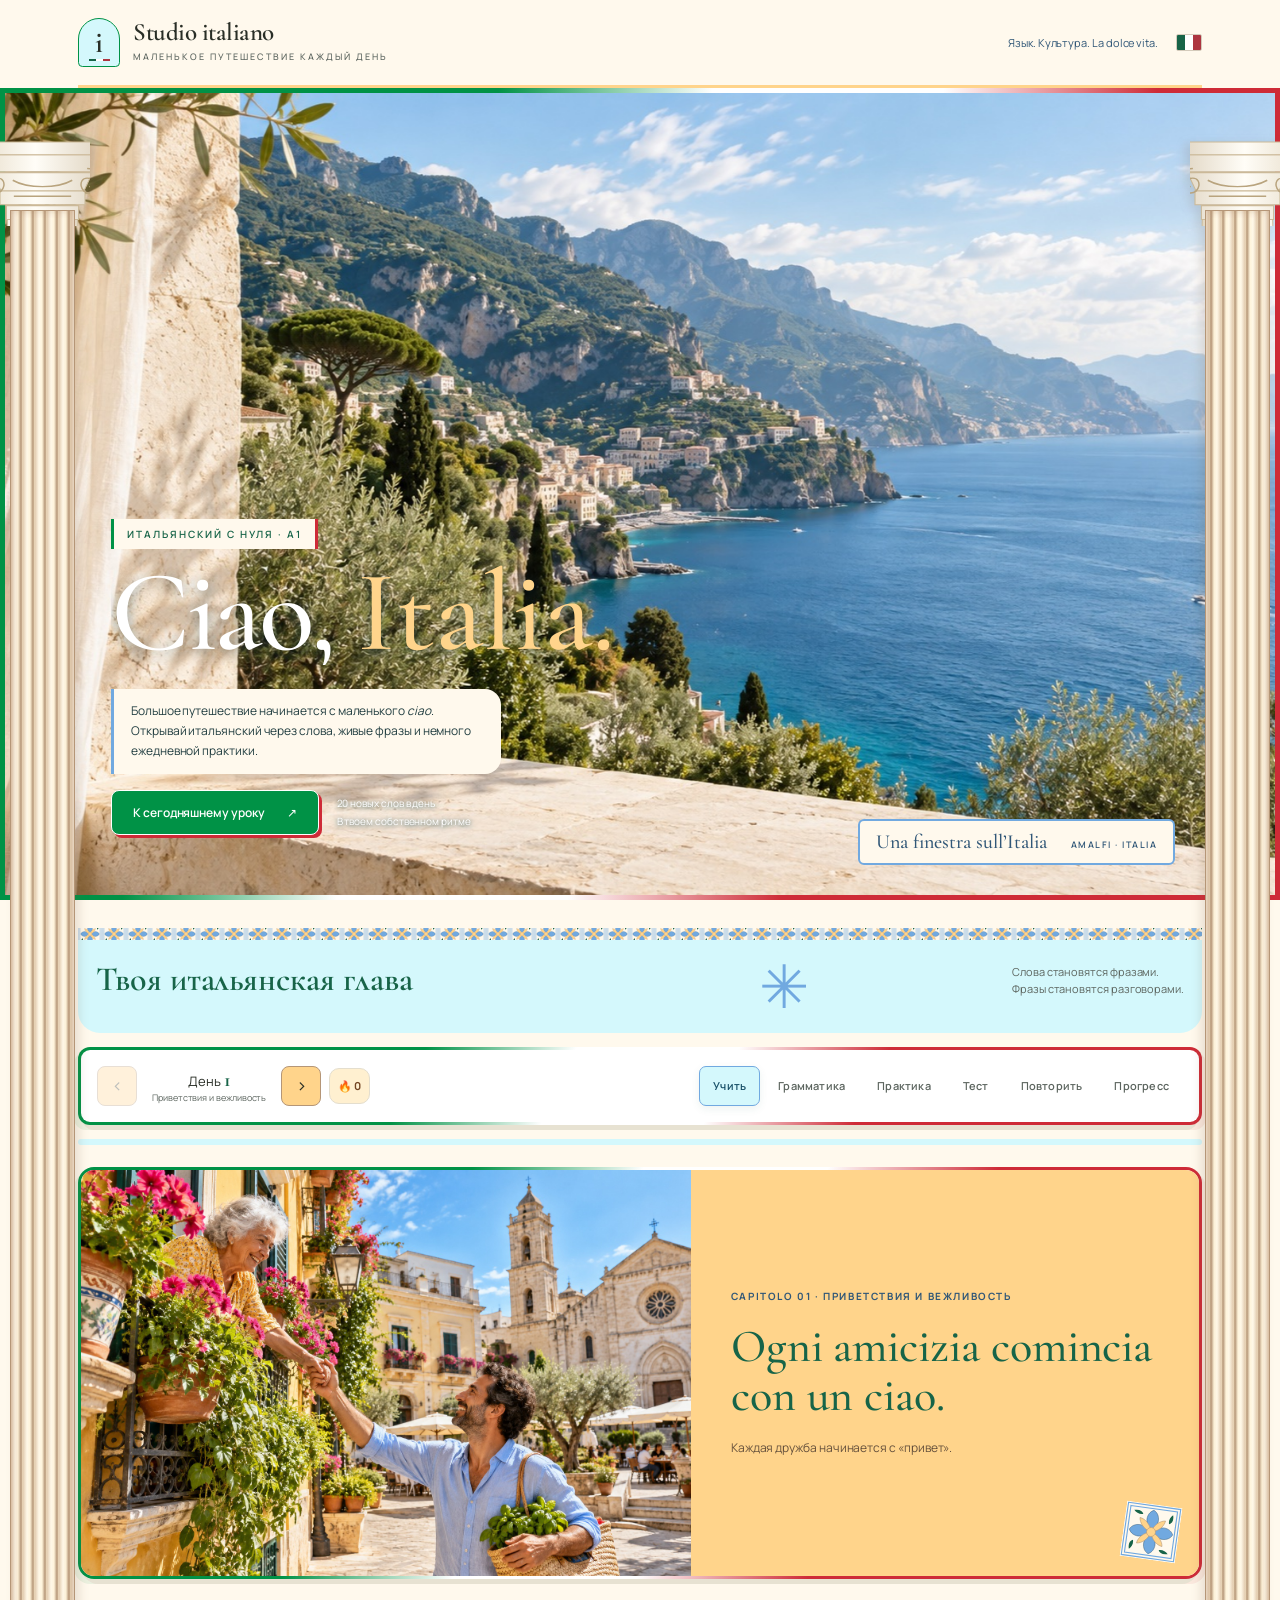
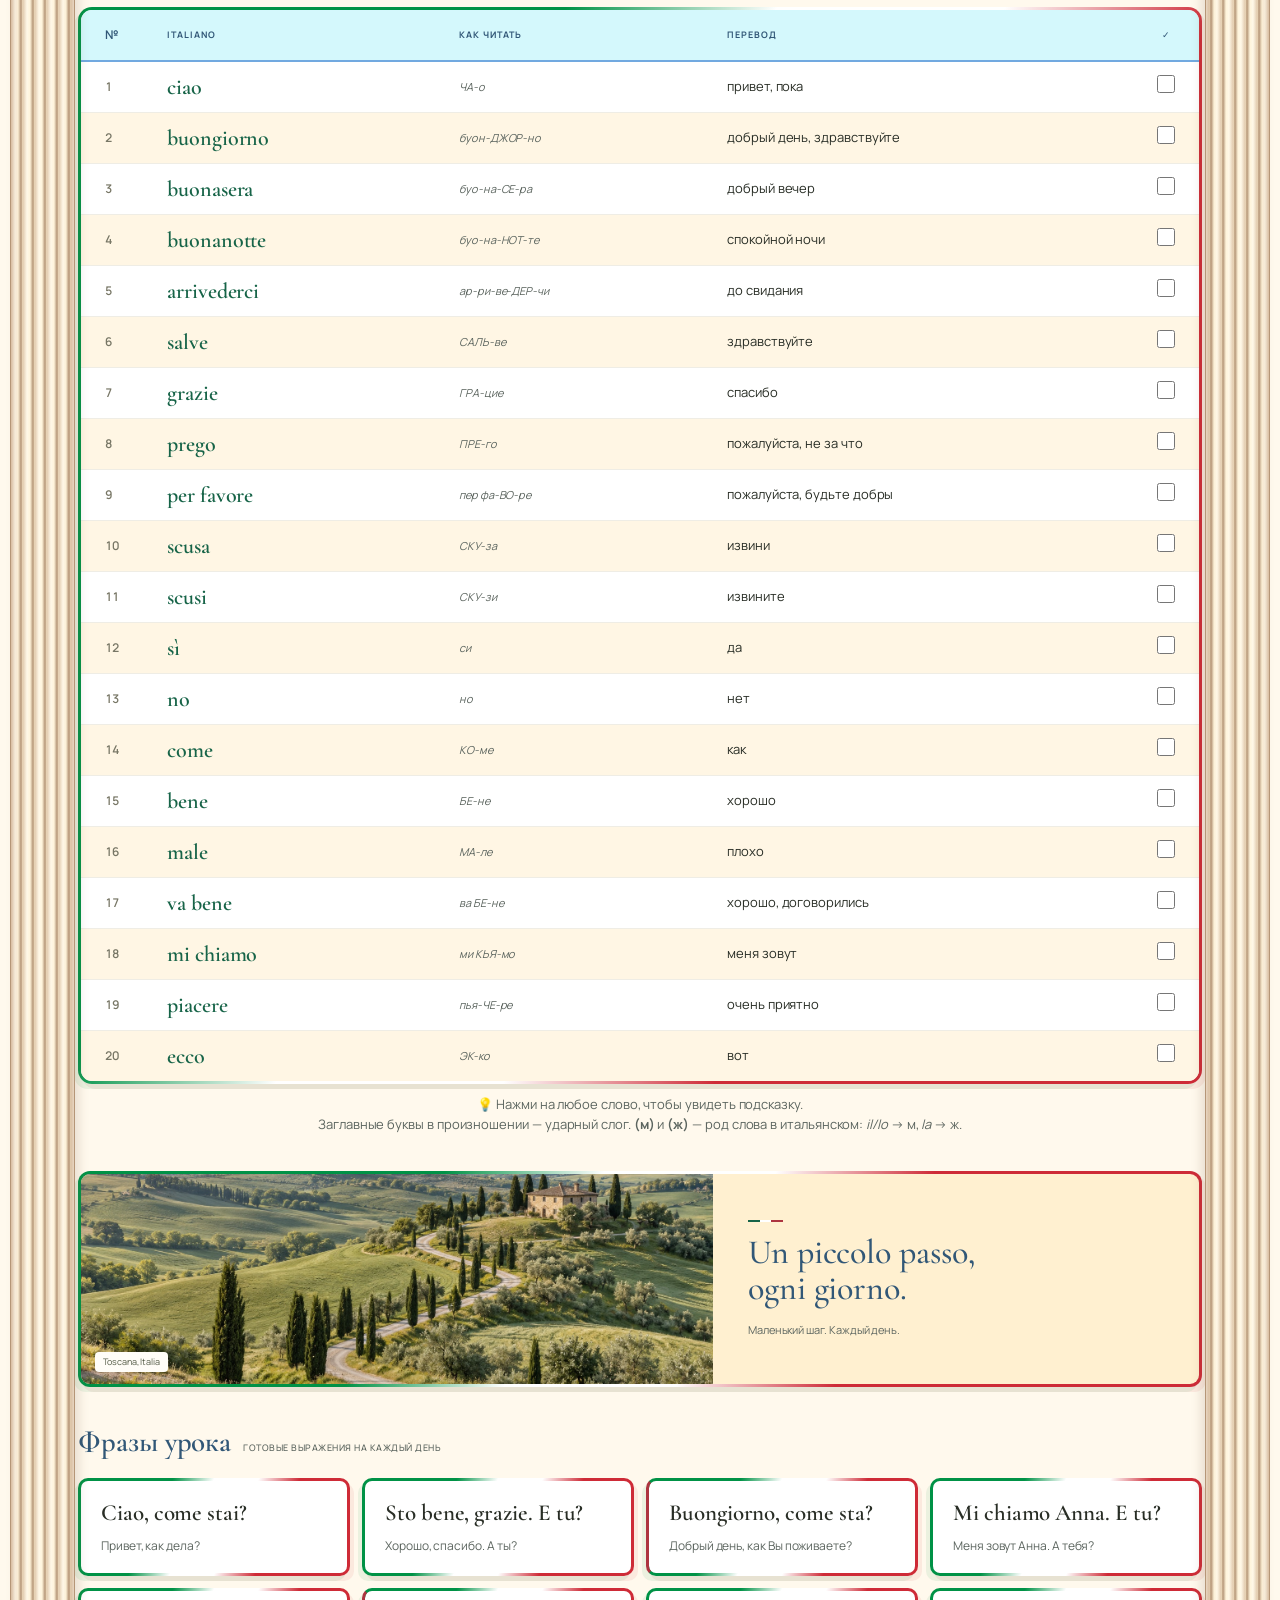
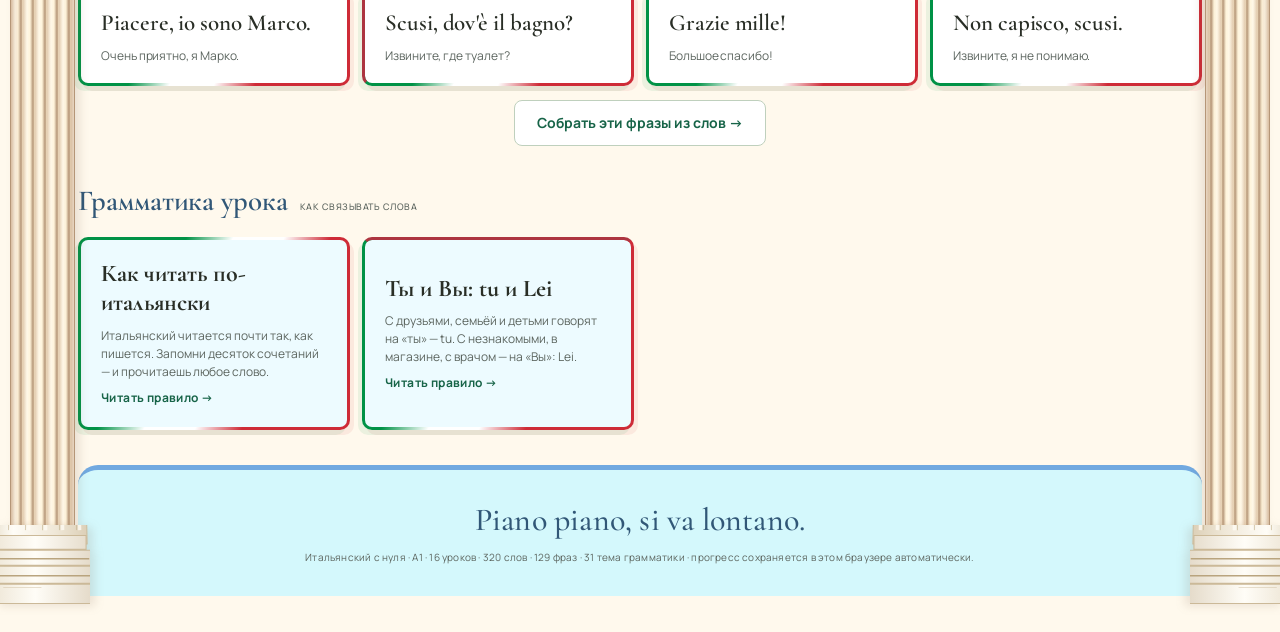
==== commit 246b1cf2: "Brighten Italiano with full-page columns and 16 lesson photographs" ====
--- a/italiano/index.html
+++ b/italiano/index.html
@@ -473,8 +473,10 @@
   @media (prefers-reduced-motion: reduce){.flap.spin{animation:none}}
 </style>
 <link rel="stylesheet" href="assets/italiano.css">
+<link rel="stylesheet" href="assets/vivace.css">
 </head>
 <body>
+<div class="page-colonnade" aria-hidden="true"><div class="page-column left"><span class="capital"></span><span class="shaft"></span><span class="base"></span></div><div class="page-column right"><span class="capital"></span><span class="shaft"></span><span class="base"></span></div></div>
 <a class="skip-link" href="#study">Перейти к уроку</a>
 <div class="wrap">
   <div class="studio-top">
@@ -539,6 +541,10 @@
 
   <!-- LEARN -->
   <div id="learn">
+    <figure class="lesson-scene" id="lessonScene">
+      <div class="lesson-photo"><img id="lessonPhoto" src="assets/scenes/01.jpg" alt="Знакомство на солнечной итальянской площади" width="1536" height="1024" loading="lazy" decoding="async"></div>
+      <figcaption><span class="scene-kicker" id="sceneKicker">CAPITOLO 01 · ПРИВЕТСТВИЯ</span><p lang="it" id="sceneQuote">Ogni amicizia comincia con un ciao.</p><span id="sceneTranslation">Каждая дружба начинается с «привет».</span><span class="scene-flower" aria-hidden="true">✳</span></figcaption>
+    </figure>
     <table>
       <thead>
         <tr>
@@ -845,6 +851,7 @@
 /* ================= ШАПКА / НАВИГАЦИЯ ПО ДНЯМ ================= */
 function renderHeader(){
   const e = entry();
+  window.dispatchEvent(new CustomEvent('italiano:lesson-change', {detail:{lessonIndex:e.li, review:e.type==='review'}}));
   const review = e.type==='review';
   document.getElementById('dayNum').textContent = dayNum();
   const sub = document.getElementById('daySub');
@@ -1952,5 +1959,6 @@
 </script>
 <script src="assets/scrollcraft.js" defer></script>
 <script src="assets/italiano.js" defer></script>
+<script src="assets/lesson-scenes.js" defer></script>
 </body>
 </html>
--- a/italiano/assets/vivace.css
+++ b/italiano/assets/vivace.css
@@ -0,0 +1,125 @@
+/* Vivace: the user's sunshine, sky, aqua and warm stone palette. */
+html {
+  --sunshine: #ffd48b; --sky: #71a9e0; --aqua: #d4f8fc; --stone: #b59677;
+  --bg: #fff9ed; --surface-2: #fff0d0; --surface-3: #edfbff;
+  --border-strong: #b59677; --muted: #5c655f;
+  --flag-green: #009246; --flag-red: #ce2b37;
+  --tricolore: linear-gradient(115deg, #009246 0 30%, #fff 43% 57%, #ce2b37 70% 100%);
+}
+body { position: relative; padding: 0 78px 36px; background: #fff9ed; }
+.wrap { max-width: 1220px; }
+.studio-top { background: #fff9ed; border-bottom: 3px solid #ffd48b; }
+.studio-top-note { color: #315777; }
+.studio-monogram { background: #d4f8fc; border-color: #009246; }
+.page-colonnade { position: absolute; inset: 84px 0 12px; pointer-events: none; z-index: 5; overflow: hidden; }
+.page-column { position: absolute; top: 0; bottom: 0; width: 95px; display: flex; flex-direction: column; filter: drop-shadow(5px 2px 5px #76573d25); }
+.page-column.left { left: -5px; }
+.page-column.right { right: -5px; transform: scaleX(-1); }
+.capital { height: 142px; flex: none; background: url('column.svg') center top / 170px 660px no-repeat; }
+.shaft { flex: 1; width: 65px; margin: -16px auto -3px; border: 1px solid #b59677; background: repeating-linear-gradient(90deg,#e3ccb0 0,#fff8e8 4px,#fff4db 7px,#b59677 10px,#f7e6c9 12px); box-shadow: inset 5px 0 8px #aa846633, inset -5px 0 7px #aa846633; }
+.base { height: 95px; flex: none; background: url('column.svg') center bottom / 170px 660px no-repeat; }
+.loggia-column, .loggia-ledge { display: none; }
+.hero { height: calc(100svh - 88px); min-height: 640px; border: 5px solid transparent; border-image: var(--tricolore) 1; background: #d4f8fc; }
+.hero-copy { position: absolute; left: max(106px, calc((100vw - 1170px)/2)); bottom: 60px; width: auto; max-width: 600px; min-height: 0; padding: 0; background: none; }
+.hero-title { color: #fff; font-size: clamp(90px,9vw,142px); line-height: .9; text-shadow: 0 3px 14px #163f5380; margin: 12px 0 24px; }
+.hero-title .sub { display: inline; color: #ffd48b; }
+.hero-kicker { width: fit-content; padding: 8px 13px; background: #fff9ed; color: #176448; border-left: 3px solid #009246; border-right: 3px solid #ce2b37; letter-spacing: 2px; }
+.hero-kicker::before { display: none; }
+.hero-intro { color: #233f42; padding: 12px 17px; margin: 0 0 16px; max-width: 390px; background: #fff9ed; border-left: 3px solid #71a9e0; border-radius: 0 16px 16px 0; font-size: 12px; line-height: 1.7; text-shadow: none; }
+.hero-note { color: #fff; text-shadow: 0 1px 5px #12444a; }
+.hero-start { background: #009246; border-color: #fff; box-shadow: 3px 3px 0 #ce2b37; }
+.hero-start:hover { background: #176448; box-shadow: 4px 5px 0 #ce2b37; }
+.hero-card { display: none; }
+.loggia-window img { width: 100%; height: 100%; margin: 0; object-position: center; }
+.loggia-caption { right: 100px; bottom: 30px; background: #fff9ed; border: 2px solid #71a9e0; color: #315777; }
+.study-intro { padding: 32px 18px; margin: 0 0 14px; border: 0; border-radius: 0 0 22px 22px; background: #d4f8fc; position: relative; }
+.study-intro::after { content: '✳'; font-size: 60px; color: #71a9e0; position: absolute; right: 35%; top: 9px; }
+.study-intro::before { content: ''; position: absolute; top: 0; left: 0; right: 0; height: 12px; background: url('maiolica.svg') 0 50% / 24px 24px repeat-x; }
+.study-intro h2 { color: #176448; font-size: 34px; }
+.bar, #learn > table, .lesson-scene, .italian-pause, .board, .fc, .phr, .gchip, .stat-card {
+  border: 3px solid transparent; background: linear-gradient(#fff,#fff) padding-box, var(--tricolore) border-box;
+  box-shadow: -4px 5px 0 #00924614, 4px 5px 0 #ce2b3714;
+}
+.bar { padding: 16px; }
+.tabs button.active { background: #d4f8fc; color: #174f67; border-color: #71a9e0; }
+.tabs button:hover { background: #fff0d0; border-color: #b59677; color: #176448; }
+.daynav button { background: #ffd48b; border-color: #b59677; }
+.streak { background: #fff0d0; color: #734523; }
+.progress { background: #d4f8fc; height: 6px; }
+.progress > div { background: linear-gradient(90deg,#009246,#71a9e0,#ce2b37); }
+.lesson-scene { display: grid; grid-template-columns: 1.2fr 1fr; overflow: hidden; margin: 22px 0 28px; border-radius: 16px; min-height: 330px; }
+.lesson-photo { overflow: hidden; background: #d4f8fc; }
+.lesson-photo img { display: block; width: 100%; height: 100%; aspect-ratio: 3/2; object-fit: cover; transition: transform 1s cubic-bezier(.2,.6,.3,1); }
+.lesson-scene:hover .lesson-photo img { transform: scale(1.035); }
+.lesson-scene figcaption { display: flex; flex-direction: column; justify-content: center; position: relative; padding: 40px; background: #ffd48b; }
+.lesson-scene[data-chapter="02"] figcaption,.lesson-scene[data-chapter="06"] figcaption,.lesson-scene[data-chapter="10"] figcaption,.lesson-scene[data-chapter="14"] figcaption { background: #d4f8fc; }
+.lesson-scene[data-chapter="04"] figcaption,.lesson-scene[data-chapter="08"] figcaption,.lesson-scene[data-chapter="12"] figcaption,.lesson-scene[data-chapter="16"] figcaption { background: #bedcf6; }
+.scene-kicker { color: #315777; font-size: 10px; font-weight: 700; letter-spacing: 1.6px; text-transform: uppercase; line-height: 1.8; }
+.lesson-scene figcaption p { font: 500 clamp(32px,3.6vw,48px)/1.06 var(--font-display); color: #176448; margin: 17px 0; }
+#sceneTranslation { color: #66513c; font-size: 12px; line-height: 1.8; max-width: 260px; }
+.scene-flower { position: absolute; bottom: 16px; right: 20px; width: 56px; height: 56px; font-size: 0; background: url('maiolica.svg') center / contain; transform: rotate(8deg); }
+#learn > table { border-collapse: separate; border-spacing: 0; border-radius: 14px; overflow: hidden; }
+#learn > table thead th { background: #d4f8fc; color: #315777; border-bottom: 2px solid #71a9e0; }
+#rows tr:nth-child(even) td { background: #fff6e4; }
+#rows tr:hover td { background: #e9f9fc; }
+#rows td.en { color: #176448; }
+.sect-title { color: #315777; border-bottom-color: #71a9e0; }
+.gchip { background: linear-gradient(#edfbff,#edfbff) padding-box,var(--tricolore) border-box; }
+.italian-pause { background: linear-gradient(#fff0d0,#fff0d0) padding-box,var(--tricolore) border-box; }
+.italian-pause p { color: #315777; }
+footer { margin-top: 35px; border-top: 5px solid #71a9e0; background: #d4f8fc; padding: 30px 18px; border-radius: 20px 20px 0 0; }
+.studio-close { color: #315777; }
+@media (max-width: 1120px) {
+  body { padding-left: 67px; padding-right: 67px; }
+  .page-column { width: 78px; }
+  .shaft { width: 50px; }
+  .capital,.base { background-size: 145px 620px; }
+  .hero-copy { left: 87px; }
+  .lesson-scene figcaption { padding: 28px; }
+}
+@media (max-width: 760px) {
+  body { padding: 0 29px 24px; }
+  .studio-top { min-height: 76px; }
+  .studio-name { font-size: 22px; }
+  .studio-name small { font-size: 7px; letter-spacing: 1px; }
+  .studio-monogram { width: 31px; height: 42px; }
+  .studio-brand { gap: 8px; }
+  .page-colonnade { top: 76px; }
+  .page-column { width: 35px; }
+  .page-column.left { left: -5px; }
+  .page-column.right { right: -5px; }
+  .capital { height: 75px; background-size: 77px 360px; }
+  .shaft { width: 20px; margin-top: -10px; background-size: 60% 100%; }
+  .base { height: 47px; background-size: 77px 360px; }
+  .hero { min-height: 650px; height: calc(100svh - 76px); border-width: 3px; }
+  .hero-copy { left: 34px; right: 34px; bottom: 94px; padding: 0; width: auto; max-width: none; background: none; }
+  .hero-title { font-size: clamp(56px,15vw,92px); letter-spacing: -2px; margin: 14px 0 20px; }
+  .hero-title .sub { margin-left: 0; }
+  .hero-kicker { font-size: 8px; letter-spacing: 1.4px; padding: 7px 10px; }
+  .hero-intro { padding: 10px 12px; font-size: 11px; line-height: 1.6; }
+  .hero-note { display: none; }
+  .hero-tools { gap: 0; }
+  .hero-start { font-size: 11px; padding: 12px 16px; }
+  .loggia-window img { object-position: 65% center; }
+  .loggia-caption { left: 34px; right: 34px; bottom: 24px; padding: 8px 10px; gap: 8px; }
+  .loggia-caption span:first-child { font-size: 16px; }
+  .loggia-caption span:last-child { font-size: 8px; }
+  .study-intro { padding: 24px 14px; }
+  .study-intro { display: block; }
+  .study-intro h2 { font-size: 28px; }
+  .study-intro p { font-size: 10px; margin-top: 9px; }
+  .study-intro::after { display: none; }
+  .bar { padding: 10px; gap: 12px; }
+  .lesson-scene { grid-template-columns: 1fr; margin: 18px 0 22px; }
+  .lesson-photo img { aspect-ratio: 4/3; }
+  .lesson-scene figcaption { padding: 24px 23px 32px; }
+  .lesson-scene figcaption p { font-size: 36px; margin: 12px 0; padding-right: 8px; }
+  .scene-kicker { font-size: 8px; letter-spacing: 1.1px; }
+  #sceneTranslation { font-size: 11px; max-width: min(200px, calc(100% - 42px)); }
+  .scene-flower { width: 37px; height: 37px; bottom: 12px; right: 13px; }
+  #learn > table td.en { font-size: 16px; }
+  #learn > table td { padding: 12px 5px; font-size: 12px; }
+  #learn > table th { font-size: 10px; padding: 12px 4px; }
+  footer { padding: 24px 12px; }
+}
+@media (prefers-reduced-motion: reduce) { .lesson-photo img { transition: none; } }
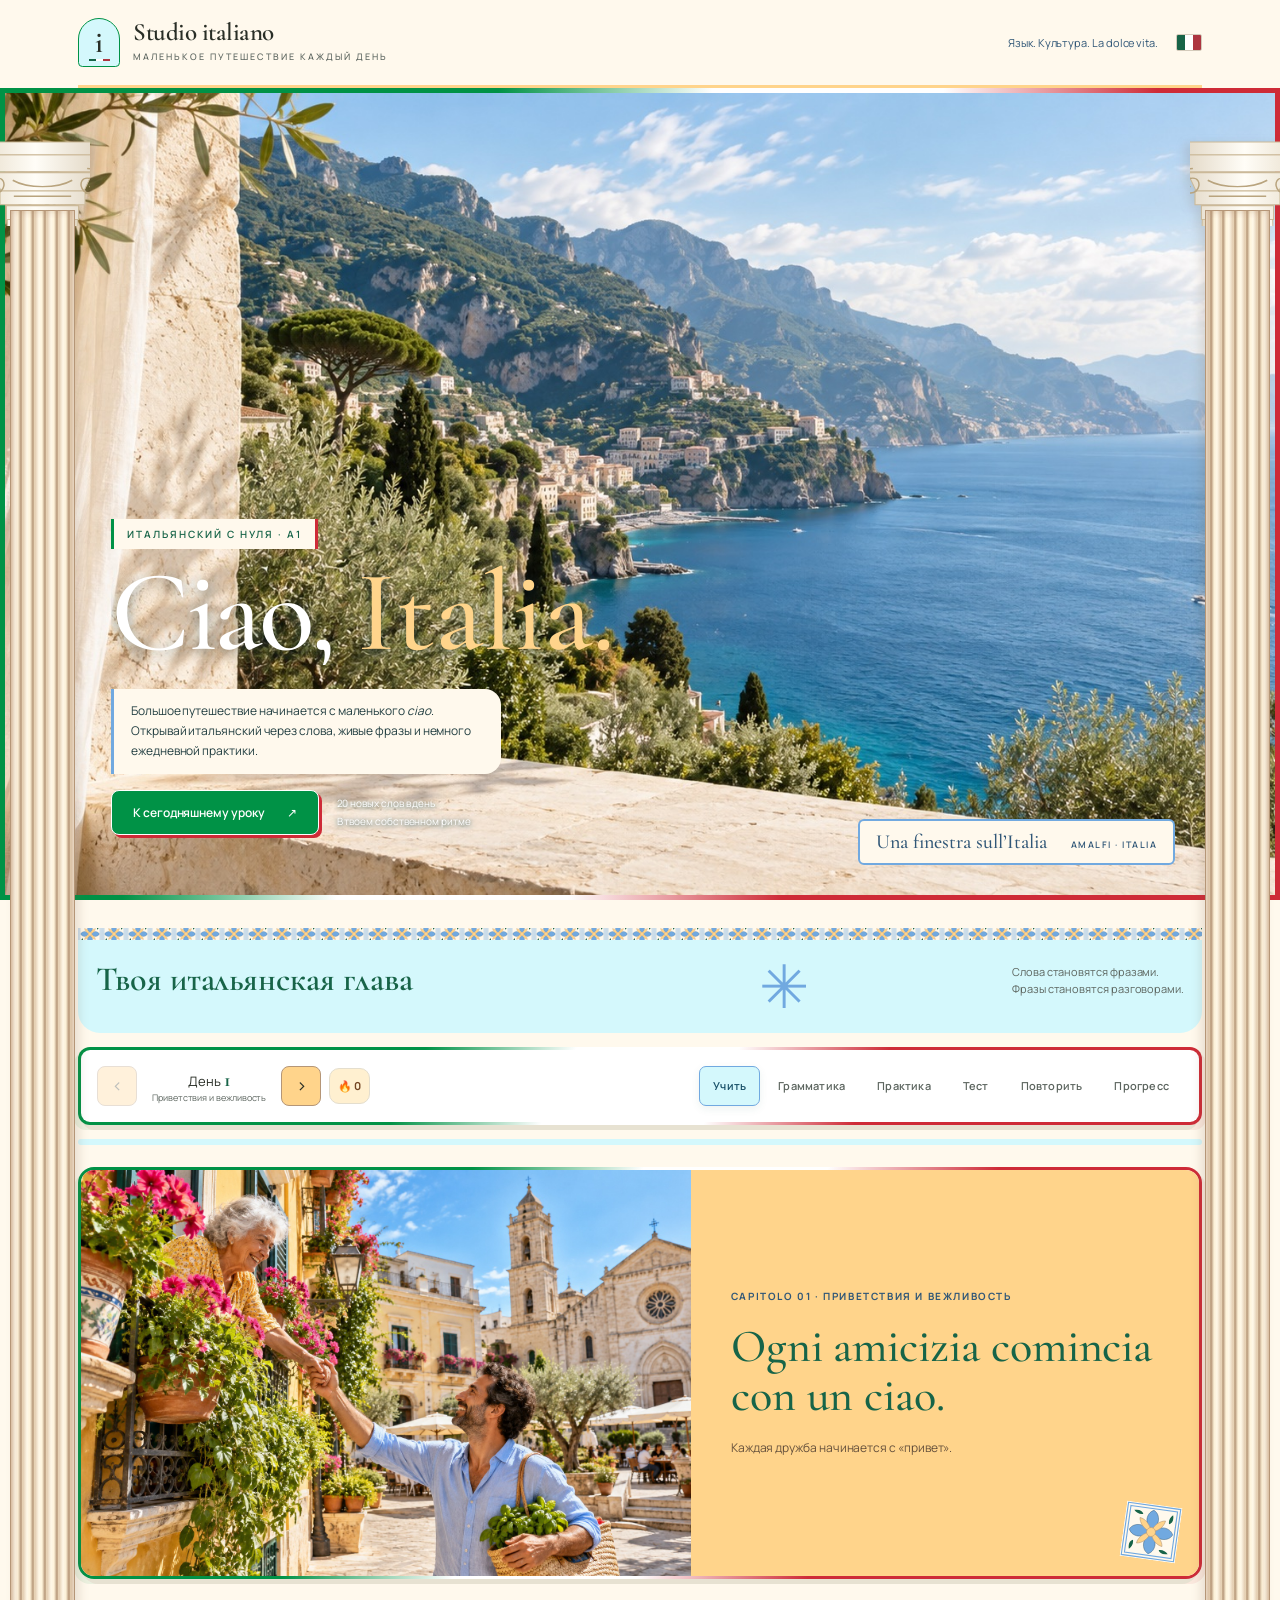
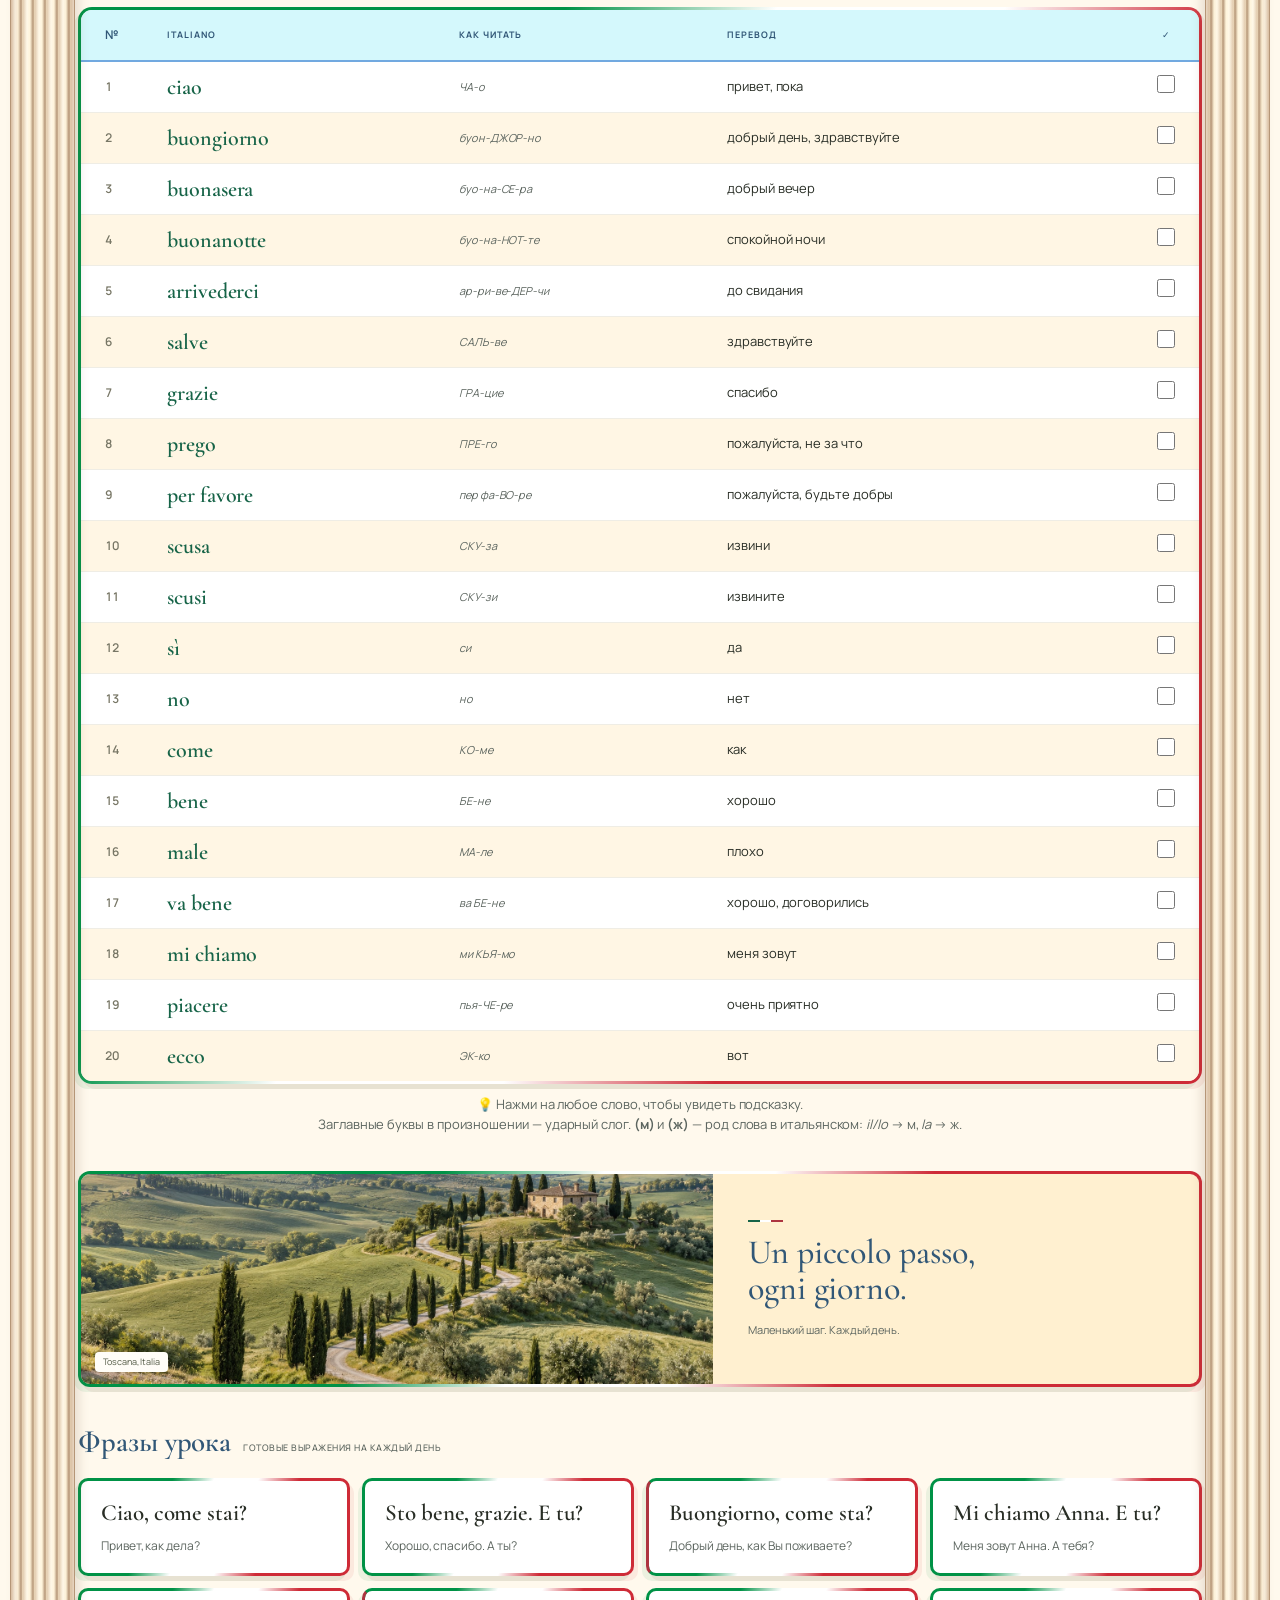
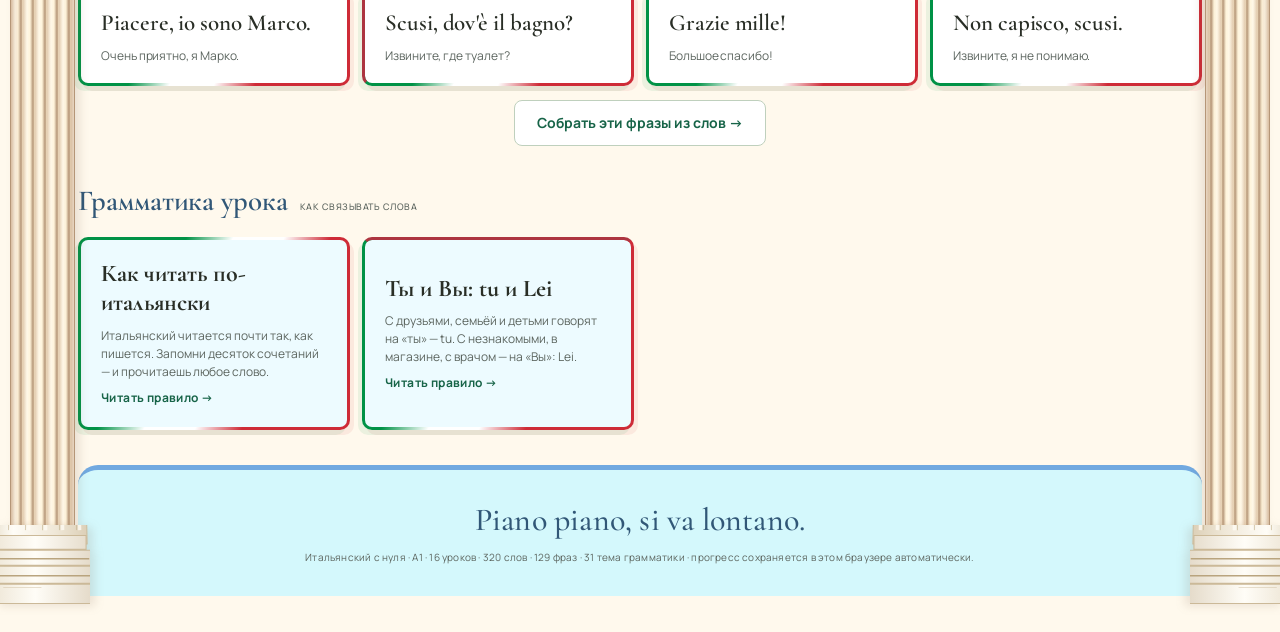
==== commit 0a618420: "Итальянский: мгновенные переходы, отклик кнопок, «Знаю» отмечает слово выученным - переключение разд" ====
--- a/italiano/index.html
+++ b/italiano/index.html
@@ -499,10 +499,10 @@
     </div>
     <figure class="loggia" aria-label="Светлая итальянская лоджия с видом на побережье Амальфи">
       <div class="loggia-window">
-        <img src="hero.jpg?v=amalfi" width="1672" height="941" alt="Солнечная терраса с видом на зелёные склоны Амальфи и Средиземное море" fetchpriority="high" decoding="async" data-sc-parallax="0.025">
+        <img src="hero.jpg?v=amalfi" width="1672" height="941" alt="Солнечная терраса с видом на зелёные склоны Амальфи и Средиземное море" fetchpriority="high" decoding="async">
       </div>
-      <img class="loggia-column left" src="assets/column.svg" alt="" aria-hidden="true" width="160" height="620" data-sc-parallax="0.055">
-      <img class="loggia-column right" src="assets/column.svg" alt="" aria-hidden="true" width="160" height="620" data-sc-parallax="0.055">
+      <img class="loggia-column left" src="assets/column.svg" alt="" aria-hidden="true" width="160" height="620">
+      <img class="loggia-column right" src="assets/column.svg" alt="" aria-hidden="true" width="160" height="620">
       <div class="loggia-ledge" aria-hidden="true"></div>
       <figcaption class="loggia-caption"><span lang="it">Una finestra sull’Italia</span><span>Amalfi · Italia</span></figcaption>
     </figure>
@@ -1013,9 +1013,20 @@
 }
 function markCard(type){
   const w = fc.items[fc.idx];
-  if(type==='know'){ fc.known.add(fc.idx); srsRight(w.en); }
+  if(type==='know'){
+    fc.known.add(fc.idx);
+    // Review days and shuffled decks must still mark the original lesson row.
+    const li = LESSONS.findIndex(lesson=>lesson.words.some(word=>word.en===w.en));
+    if(li >= 0){
+      const wi = LESSONS[li].words.findIndex(word=>word.en===w.en);
+      const learned = lessonState(li).learned;
+      if(!learned.includes(wi)) learned.push(wi);
+    }
+    srsRight(w.en);
+  }
   else { fc.known.delete(fc.idx); srsWrong(w.en); }
   bump();
+  renderProgress();
   if(fc.idx < fc.items.length-1){ fc.idx++; renderFlash(); }
   else document.getElementById('fcStatus').textContent = `Готово! Знаешь ${fc.known.size} из ${fc.items.length} слов.`;
 }
@@ -1571,6 +1582,7 @@
 const VG_LABEL = {are:'на -are', ere:'на -ere', ire:'на -ire', isc:'на -ire · isc', irr:'неправильный'};
 function allVerbs(){ return LESSONS.flatMap(L=>L.words.filter(w=>w.conj)); }
 let boardToken = 0;
+let boardFrame = 0;
 function renderBoardPage(){
   const main = document.getElementById('grMain');
   const verbs = allVerbs();
@@ -1622,22 +1634,37 @@
   </div>`;
   box.innerHTML = html;
   if(!animate) return;
-  const reduce = window.matchMedia && window.matchMedia('(prefers-reduced-motion: reduce)').matches;
+  const reduce = window.matchMedia('(prefers-reduced-motion: reduce)').matches;
   const token = ++boardToken;
+  if(boardFrame){ cancelAnimationFrame(boardFrame); boardFrame = 0; }
+  const flaps = Array.from(box.querySelectorAll('.flap'));
+  if(reduce){ flaps.forEach(el=>el.textContent = el.dataset.ch); return; }
   const ABC = 'ABCDEFGILMNOPRSTUVZ';
-  box.querySelectorAll('.flap').forEach((el,i)=>{
-    const target = el.dataset.ch;
-    if(reduce || !target){ el.textContent = target; return; }
-    let n = 3 + (i % width) + ((i / width) | 0);
-    const tick = ()=>{
-      if(token !== boardToken) return;
-      el.classList.remove('spin'); void el.offsetWidth; el.classList.add('spin');
-      if(n-- <= 0){ el.textContent = target; return; }
-      el.textContent = ABC[(Math.random()*ABC.length)|0];
-      setTimeout(tick, 55);
-    };
-    setTimeout(tick, (i % width) * 18);
-  });
+  let began = null, lastStep = -1;
+  // Update every letter together; never force layout for each flap.
+  const tick = time=>{
+    if(token !== boardToken || !box.isConnected) { boardFrame = 0; return; }
+    if(began === null) began = time;
+    const elapsed = time - began;
+    const step = Math.floor(elapsed / 55);
+    if(step !== lastStep){
+      lastStep = step;
+      flaps.forEach((el,i)=>{
+        const target = el.dataset.ch;
+        const delay = (i % width) * 18;
+        const duration = (3 + (i % width) + Math.floor(i / width)) * 55;
+        el.textContent = !target || elapsed >= delay + duration
+          ? target : elapsed < delay ? '' : ABC[(Math.random()*ABC.length)|0];
+      });
+    }
+    if(elapsed < (width - 1) * 18 + (width + 7) * 55){
+      boardFrame = requestAnimationFrame(tick);
+    } else {
+      flaps.forEach(el=>el.textContent = el.dataset.ch);
+      boardFrame = 0;
+    }
+  };
+  boardFrame = requestAnimationFrame(tick);
 }
 
 /* ================= СОБЕРИ ФРАЗУ ================= */
@@ -1873,40 +1900,29 @@
   if(g==='practice') lastPractice = m;
   try{ renderHeader(); }catch(e){}
 }
-let modeTransition = 0;
-function setMode(m){
-  const transition = ++modeTransition;
-  const prev = mode;
+let panelAnimation = null;
+function setMode(m, refresh = false){
+  if(!PANELS.includes(m)) return;
+  const newEl = document.getElementById(m);
+  // Clicking the active tab keeps the current exercise and answer.
+  if(m === mode && !refresh && newEl.style.display !== 'none') return;
+  if(panelAnimation){ panelAnimation.cancel(); panelAnimation = null; }
+  ++boardToken;
+  if(boardFrame){ cancelAnimationFrame(boardFrame); boardFrame = 0; }
   mode = m;
   syncTabs(m);
-  const oldEl = document.getElementById(prev);
-  const newEl = document.getElementById(m);
-  if(prev === m || !oldEl || oldEl.style.display === 'none' || window.matchMedia('(prefers-reduced-motion: reduce)').matches){
-    PANELS.forEach(id=>document.getElementById(id).classList.remove('slide-in','slide-out'));
-    PANELS.forEach(id=>{ document.getElementById(id).style.display = id===m?'block':'none'; });
-    renderPanel(m);
-    newEl.classList.remove('slide-out');
-    newEl.classList.add('slide-in');
-    newEl.addEventListener('animationend', ()=>newEl.classList.remove('slide-in'), {once:true});
-    return;
-  }
-  oldEl.classList.remove('slide-in');
-  oldEl.classList.add('slide-out');
-  let switched = false;
-  const doSwitch = ()=>{
-    if(switched || transition !== modeTransition) return;
-    switched = true;
-    oldEl.classList.remove('slide-out');
-    PANELS.forEach(id=>document.getElementById(id).classList.remove('slide-in','slide-out'));
-    PANELS.forEach(id=>{ document.getElementById(id).style.display = id===m?'block':'none'; });
-    renderPanel(m);
-    newEl.classList.add('slide-in');
-    const clearIn = ()=>newEl.classList.remove('slide-in');
-    newEl.addEventListener('animationend', clearIn, {once:true});
-    setTimeout(clearIn, 500);
-  };
-  oldEl.addEventListener('animationend', doSwitch, {once:true});
-  setTimeout(doSwitch, 300);
+  PANELS.forEach(id=>{
+    const el = document.getElementById(id);
+    el.classList.remove('slide-in', 'slide-out');
+    el.style.display = id === m ? 'block' : 'none';
+  });
+  renderPanel(m);
+  if(!window.matchMedia('(prefers-reduced-motion: reduce)').matches && newEl.animate){
+    panelAnimation = newEl.animate(
+      [{opacity:0, transform:'translateY(6px)'}, {opacity:1, transform:'translateY(0)'}],
+      {duration:180, easing:'cubic-bezier(.2,.65,.3,1)'}
+    );
+  }
 }
 document.querySelectorAll('#mainTabs button').forEach(b=>{
   b.onclick = ()=>{ const t=b.dataset.tab; setMode(t==='practice' ? lastPractice : t); };
@@ -1919,7 +1935,7 @@
   grSel = null;
   store.lastDay = cur; save();
   renderHeader(); renderProgress();
-  setMode(isReviewDay() ? 'flashcards' : 'learn');
+  setMode(isReviewDay() ? 'flashcards' : 'learn', true);
 }
 document.getElementById('prev').onclick = ()=>{ if(cur>0) gotoDay(cur-1); };
 document.getElementById('next').onclick = ()=>{ if(cur<SCHED.length-1) gotoDay(cur+1); };
@@ -1951,13 +1967,12 @@
 try{ renderStreak(); }catch(e){}
 try{ updateBadge(); }catch(e){}
 try{
-  setMode(isReviewDay() ? 'flashcards' : 'learn');
+  setMode(isReviewDay() ? 'flashcards' : 'learn', true);
 }catch(e){
   showFatal('Запуск: ' + e.message);
   try{ document.getElementById('learn').style.display = 'block'; renderLearn(); }catch(_){}
 }
 </script>
-<script src="assets/scrollcraft.js" defer></script>
 <script src="assets/italiano.js" defer></script>
 <script src="assets/lesson-scenes.js" defer></script>
 </body>
--- a/italiano/assets/vivace.css
+++ b/italiano/assets/vivace.css
@@ -123,3 +123,17 @@
   footer { padding: 24px 12px; }
 }
 @media (prefers-reduced-motion: reduce) { .lesson-photo img { transition: none; } }
+
+/* Immediate press feedback; motion affects only composited properties. */
+button:not(:disabled), .hero-start {
+  touch-action: manipulation;
+  transition: transform 120ms cubic-bezier(.2,.65,.3,1),
+    background-color 160ms ease, border-color 160ms ease,
+    color 160ms ease, box-shadow 160ms ease, opacity 160ms ease;
+}
+button:not(:disabled):active, .hero-start:active {
+  transform: translateY(1px) scale(.97);
+}
+@media (prefers-reduced-motion: reduce) {
+  button:not(:disabled):active, .hero-start:active { transform: none; }
+}
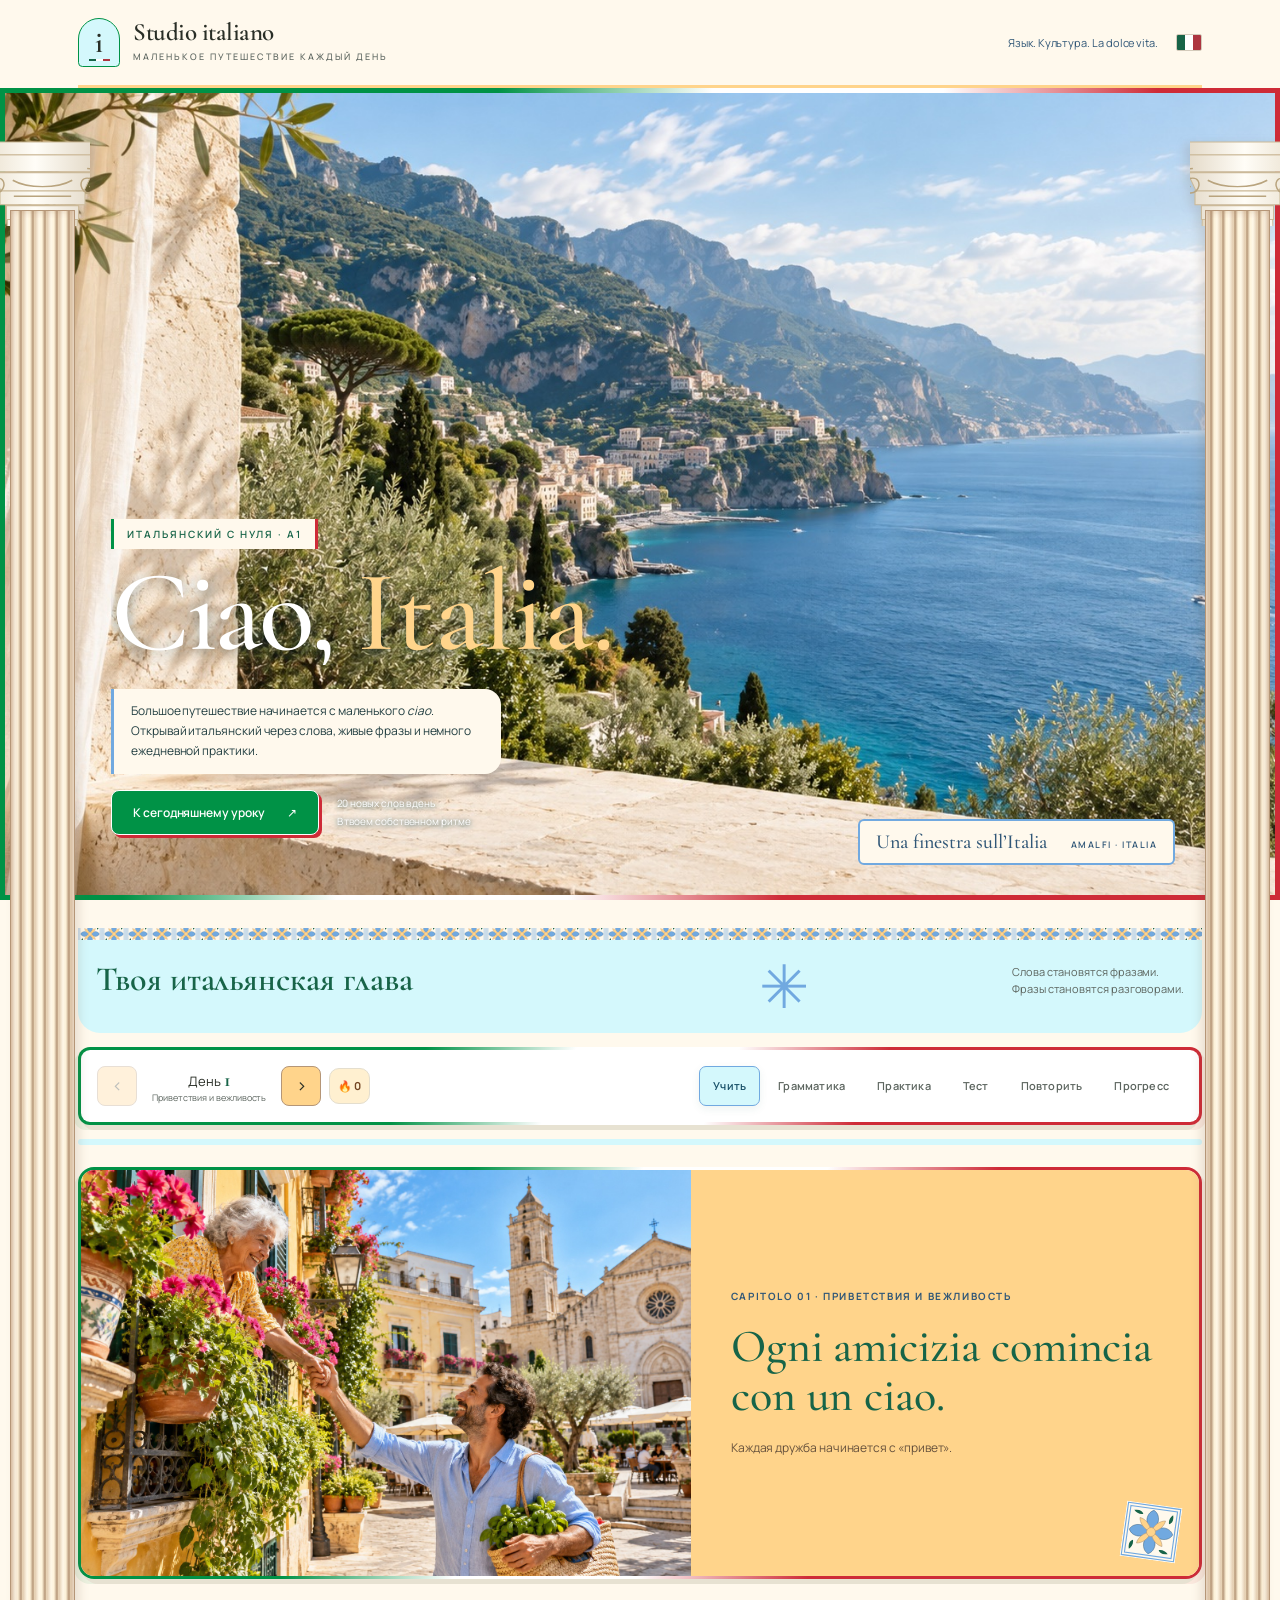
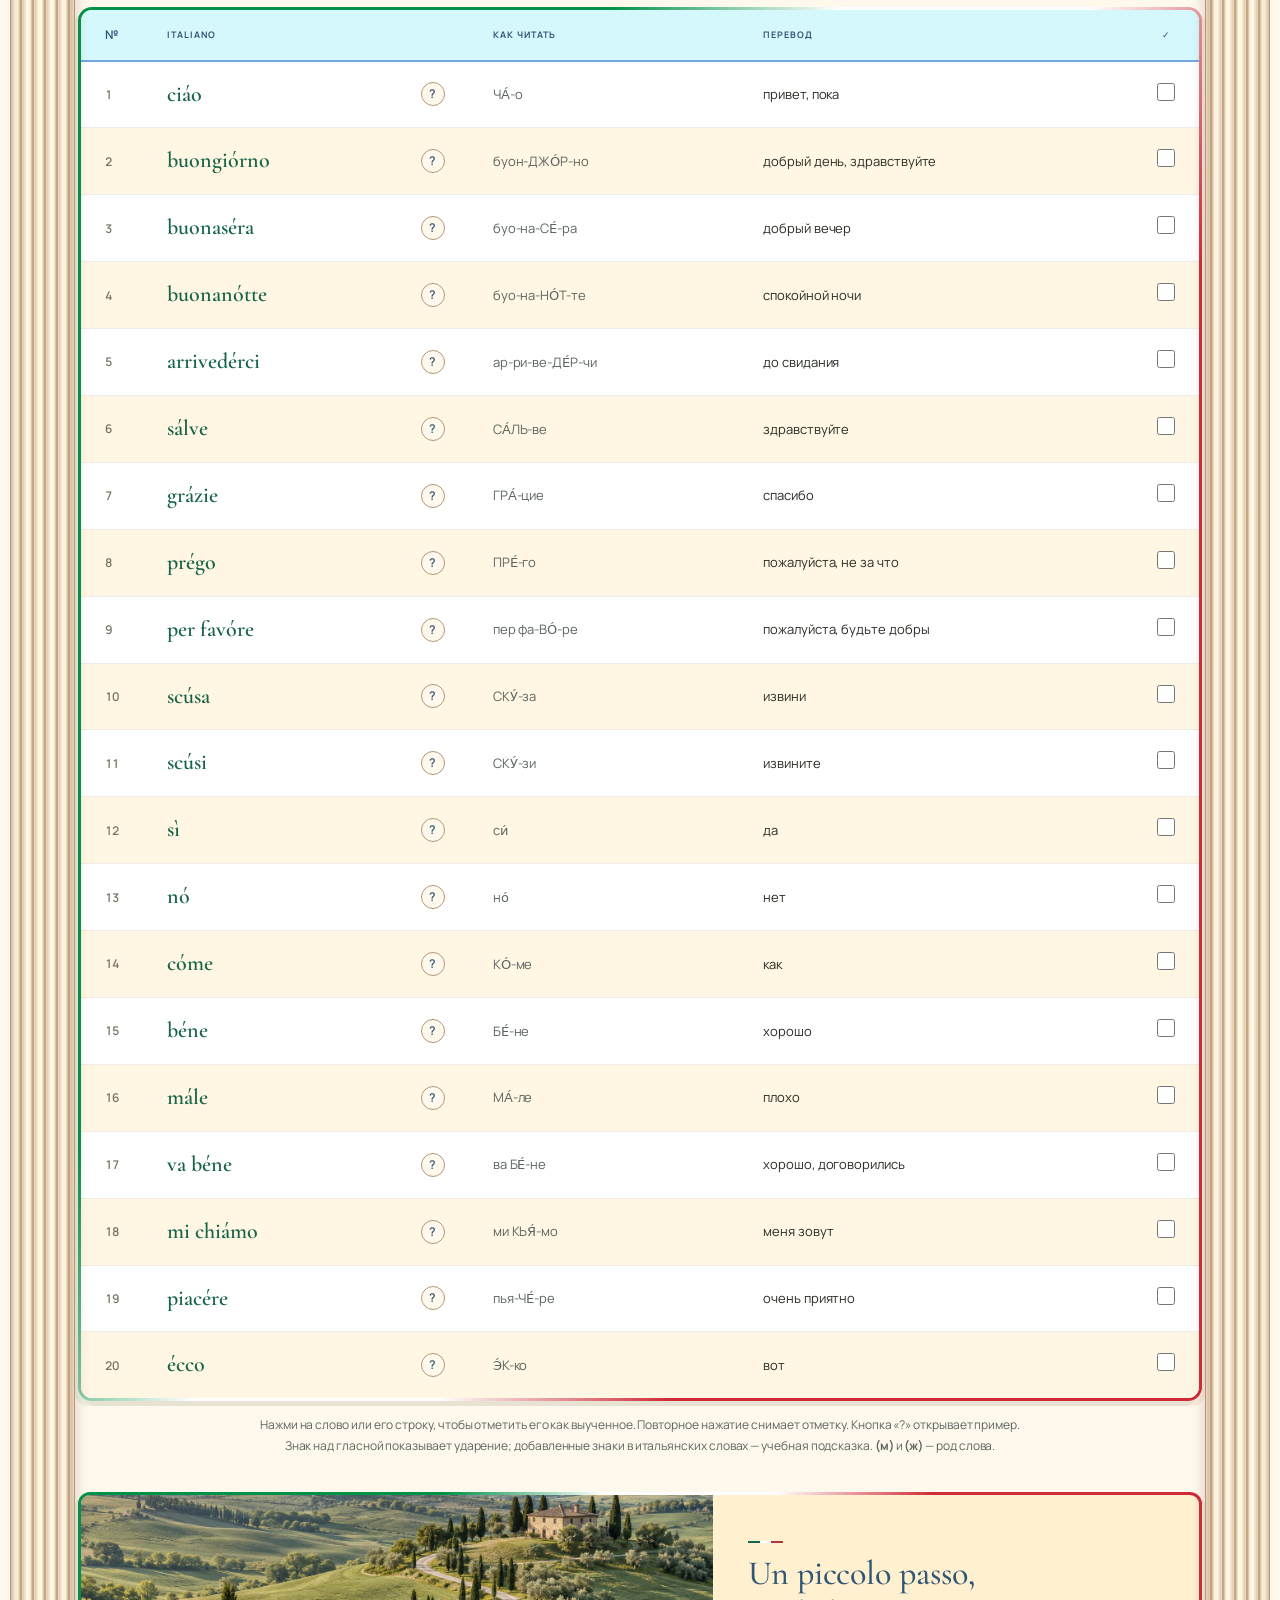
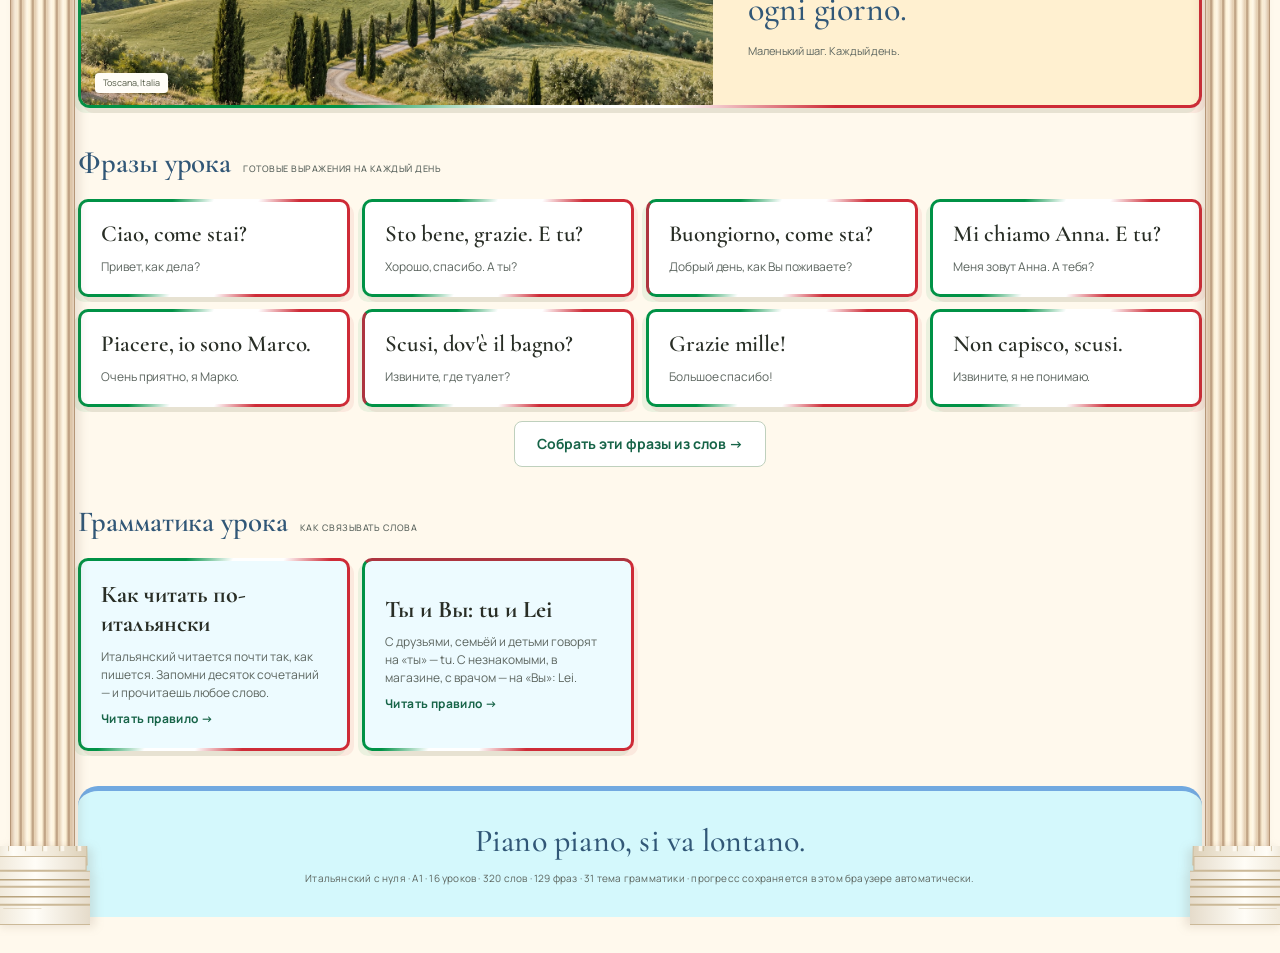
==== commit f5f23840: "Make vocabulary rows toggle learned status and display stress marks" ====
--- a/italiano/index.html
+++ b/italiano/index.html
@@ -557,8 +557,8 @@
       </thead>
       <tbody id="rows"><tr><td class="num">1</td><td class="en" data-i="0">ciao</td><td class="ipa">ЧА-о</td><td>привет, пока</td><td class="chk"><input type="checkbox" data-i="0"></td></tr><tr><td class="num">2</td><td class="en" data-i="1">buongiorno</td><td class="ipa">буон-ДЖОР-но</td><td>добрый день, здравствуйте</td><td class="chk"><input type="checkbox" data-i="1"></td></tr><tr><td class="num">3</td><td class="en" data-i="2">buonasera</td><td class="ipa">буо-на-СЕ-ра</td><td>добрый вечер</td><td class="chk"><input type="checkbox" data-i="2"></td></tr><tr><td class="num">4</td><td class="en" data-i="3">buonanotte</td><td class="ipa">буо-на-НОТ-те</td><td>спокойной ночи</td><td class="chk"><input type="checkbox" data-i="3"></td></tr><tr><td class="num">5</td><td class="en" data-i="4">arrivederci</td><td class="ipa">ар-ри-ве-ДЕР-чи</td><td>до свидания</td><td class="chk"><input type="checkbox" data-i="4"></td></tr><tr><td class="num">6</td><td class="en" data-i="5">salve</td><td class="ipa">САЛЬ-ве</td><td>здравствуйте</td><td class="chk"><input type="checkbox" data-i="5"></td></tr><tr><td class="num">7</td><td class="en" data-i="6">grazie</td><td class="ipa">ГРА-цие</td><td>спасибо</td><td class="chk"><input type="checkbox" data-i="6"></td></tr><tr><td class="num">8</td><td class="en" data-i="7">prego</td><td class="ipa">ПРЕ-го</td><td>пожалуйста, не за что</td><td class="chk"><input type="checkbox" data-i="7"></td></tr><tr><td class="num">9</td><td class="en" data-i="8">per favore</td><td class="ipa">пер фа-ВО-ре</td><td>пожалуйста, будьте добры</td><td class="chk"><input type="checkbox" data-i="8"></td></tr><tr><td class="num">10</td><td class="en" data-i="9">scusa</td><td class="ipa">СКУ-за</td><td>извини</td><td class="chk"><input type="checkbox" data-i="9"></td></tr><tr><td class="num">11</td><td class="en" data-i="10">scusi</td><td class="ipa">СКУ-зи</td><td>извините</td><td class="chk"><input type="checkbox" data-i="10"></td></tr><tr><td class="num">12</td><td class="en" data-i="11">sì</td><td class="ipa">си</td><td>да</td><td class="chk"><input type="checkbox" data-i="11"></td></tr><tr><td class="num">13</td><td class="en" data-i="12">no</td><td class="ipa">но</td><td>нет</td><td class="chk"><input type="checkbox" data-i="12"></td></tr><tr><td class="num">14</td><td class="en" data-i="13">come</td><td class="ipa">КО-ме</td><td>как</td><td class="chk"><input type="checkbox" data-i="13"></td></tr><tr><td class="num">15</td><td class="en" data-i="14">bene</td><td class="ipa">БЕ-не</td><td>хорошо</td><td class="chk"><input type="checkbox" data-i="14"></td></tr><tr><td class="num">16</td><td class="en" data-i="15">male</td><td class="ipa">МА-ле</td><td>плохо</td><td class="chk"><input type="checkbox" data-i="15"></td></tr><tr><td class="num">17</td><td class="en" data-i="16">va bene</td><td class="ipa">ва БЕ-не</td><td>хорошо, договорились</td><td class="chk"><input type="checkbox" data-i="16"></td></tr><tr><td class="num">18</td><td class="en" data-i="17">mi chiamo</td><td class="ipa">ми КЬЯ-мо</td><td>меня зовут</td><td class="chk"><input type="checkbox" data-i="17"></td></tr><tr><td class="num">19</td><td class="en" data-i="18">piacere</td><td class="ipa">пья-ЧЕ-ре</td><td>очень приятно</td><td class="chk"><input type="checkbox" data-i="18"></td></tr><tr><td class="num">20</td><td class="en" data-i="19">ecco</td><td class="ipa">ЭК-ко</td><td>вот</td><td class="chk"><input type="checkbox" data-i="19"></td></tr></tbody>
     </table>
-    <p style="color:var(--muted);font-size:13px;margin-top:10px;text-align:center">💡 Нажми на любое слово, чтобы увидеть подсказку.<br>
-      Заглавные буквы в произношении — ударный слог. <b>(м)</b> и <b>(ж)</b> — род слова в итальянском: <i>il/lo</i> → м, <i>la</i> → ж.</p>
+    <p class="learn-help">Нажми на слово или его строку, чтобы отметить его как выученное. Повторное нажатие снимает отметку. Кнопка «?» открывает пример.<br>
+      Знак над гласной показывает ударение; добавленные знаки в итальянских словах — учебная подсказка. <b>(м)</b> и <b>(ж)</b> — род слова.</p>
     <aside class="italian-pause" aria-label="Немного итальянского настроения">
       <figure><img src="assets/toscana.jpg" alt="Светлые холмы Тосканы, кипарисы и дорога к каменному дому" width="1536" height="1024" loading="lazy" decoding="async"><figcaption>Toscana, Italia</figcaption></figure>
       <div><span class="pause-rule" aria-hidden="true"></span><p lang="it">Un piccolo passo,<br>ogni giorno.</p><span>Маленький шаг. Каждый день.</span></div>
@@ -685,6 +685,7 @@
   <div class="pop-ru" id="popRu"></div>
 </div>
 
+<script src="assets/pronunciation.js"></script>
 <script id="vocab" type="application/json">
 {"lessons":[{"topic":"Приветствия и вежливость","gram":["read","tu-lei"],"words":[{"en":"ciao","ipa":"ЧА-о","ru":"привет, пока","sentence":"Ciao, come stai?","strans":"Привет, как дела?","t":"expr"},{"en":"buongiorno","ipa":"буон-ДЖОР-но","ru":"добрый день, здравствуйте","sentence":"Buongiorno, signora Rossi!","strans":"Добрый день, синьора Росси!","t":"expr"},{"en":"buonasera","ipa":"буо-на-СЕ-ра","ru":"добрый вечер","sentence":"Buonasera a tutti!","strans":"Добрый вечер всем!","t":"expr"},{"en":"buonanotte","ipa":"буо-на-НОТ-те","ru":"спокойной ночи","sentence":"Buonanotte, a domani!","strans":"Спокойной ночи, до завтра!","t":"expr"},{"en":"arrivederci","ipa":"ар-ри-ве-ДЕР-чи","ru":"до свидания","sentence":"Arrivederci e grazie!","strans":"До свидания и спасибо!","t":"expr"},{"en":"salve","ipa":"САЛЬ-ве","ru":"здравствуйте","sentence":"Salve, posso entrare?","strans":"Здравствуйте, можно войти?","t":"expr"},{"en":"grazie","ipa":"ГРА-цие","ru":"спасибо","sentence":"Grazie mille!","strans":"Большое спасибо!","t":"expr"},{"en":"prego","ipa":"ПРЕ-го","ru":"пожалуйста, не за что","sentence":"Grazie! — Prego.","strans":"Спасибо! — Не за что.","t":"expr"},{"en":"per favore","ipa":"пер фа-ВО-ре","ru":"пожалуйста, будьте добры","sentence":"Un caffè, per favore.","strans":"Кофе, пожалуйста.","t":"expr"},{"en":"scusa","ipa":"СКУ-за","ru":"извини","sentence":"Scusa, non ho capito.","strans":"Извини, я не понял.","t":"expr"},{"en":"scusi","ipa":"СКУ-зи","ru":"извините","sentence":"Scusi, è libero questo posto?","strans":"Извините, это место свободно?","t":"expr"},{"en":"sì","ipa":"си","ru":"да","sentence":"Sì, va bene.","strans":"Да, хорошо.","t":"adv"},{"en":"no","ipa":"но","ru":"нет","sentence":"No, grazie.","strans":"Нет, спасибо.","t":"adv"},{"en":"come","ipa":"КО-ме","ru":"как","sentence":"Come stai?","strans":"Как дела?","t":"q"},{"en":"bene","ipa":"БЕ-не","ru":"хорошо","sentence":"Sto bene, grazie.","strans":"У меня всё хорошо, спасибо.","t":"adv"},{"en":"male","ipa":"МА-ле","ru":"плохо","sentence":"Oggi sto male.","strans":"Сегодня мне плохо.","t":"adv"},{"en":"va bene","ipa":"ва БЕ-не","ru":"хорошо, договорились","sentence":"Va bene, ci vediamo domani.","strans":"Хорошо, увидимся завтра.","t":"expr"},{"en":"mi chiamo","ipa":"ми КЬЯ-мо","ru":"меня зовут","sentence":"Mi chiamo Marco.","strans":"Меня зовут Марко.","t":"expr"},{"en":"piacere","ipa":"пья-ЧЕ-ре","ru":"очень приятно","sentence":"Piacere, io sono Anna.","strans":"Очень приятно, я Анна.","t":"expr"},{"en":"ecco","ipa":"ЭК-ко","ru":"вот","sentence":"Ecco il tuo caffè.","strans":"Вот твой кофе.","t":"adv"}],"phrases":[{"it":"Ciao, come stai?","ru":"Привет, как дела?"},{"it":"Sto bene, grazie. E tu?","ru":"Хорошо, спасибо. А ты?"},{"it":"Buongiorno, come sta?","ru":"Добрый день, как Вы поживаете?"},{"it":"Mi chiamo Anna. E tu?","ru":"Меня зовут Анна. А тебя?"},{"it":"Piacere, io sono Marco.","ru":"Очень приятно, я Марко."},{"it":"Scusi, dov'è il bagno?","ru":"Извините, где туалет?"},{"it":"Grazie mille!","ru":"Большое спасибо!"},{"it":"Non capisco, scusi.","ru":"Извините, я не понимаю."}]},{"topic":"Люди и семья","gram":["gender","art-def","art-indef","poss"],"words":[{"en":"uomo","ipa":"УО-мо","ru":"мужчина, человек (м)","sentence":"L'uomo legge il giornale.","strans":"Мужчина читает газету.","t":"n","g":"m","pl":"uomini","art":"l'","ind":"un","artpl":"gli"},{"en":"donna","ipa":"ДОН-на","ru":"женщина (ж)","sentence":"La donna beve il caffè.","strans":"Женщина пьёт кофе.","t":"n","g":"f","pl":"donne","art":"la","ind":"una","artpl":"le"},{"en":"bambino","ipa":"бам-БИ-но","ru":"ребёнок, мальчик (м)","sentence":"Il bambino gioca in casa.","strans":"Ребёнок играет дома.","t":"n","g":"m","pl":"bambini","art":"il","ind":"un","artpl":"i"},{"en":"ragazzo","ipa":"ра-ГАЦ-цо","ru":"парень, юноша (м)","sentence":"Il ragazzo è mio amico.","strans":"Этот парень — мой друг.","t":"n","g":"m","pl":"ragazzi","art":"il","ind":"un","artpl":"i"},{"en":"ragazza","ipa":"ра-ГАЦ-ца","ru":"девушка (ж)","sentence":"La ragazza studia italiano.","strans":"Девушка учит итальянский.","t":"n","g":"f","pl":"ragazze","art":"la","ind":"una","artpl":"le"},{"en":"amico","ipa":"а-МИ-ко","ru":"друг (м)","sentence":"Marco è il mio amico.","strans":"Марко — мой друг.","t":"n","g":"m","pl":"amici","art":"l'","ind":"un","artpl":"gli"},{"en":"famiglia","ipa":"фа-МИ-лья","ru":"семья (ж)","sentence":"La mia famiglia è grande.","strans":"Моя семья большая.","t":"n","g":"f","pl":"famiglie","art":"la","ind":"una","artpl":"le"},{"en":"madre","ipa":"МА-дре","ru":"мать (ж)","sentence":"Mia madre si chiama Anna.","strans":"Мою маму зовут Анна.","t":"n","g":"f","pl":"madri","art":"la","ind":"una","artpl":"le"},{"en":"padre","ipa":"ПА-дре","ru":"отец (м)","sentence":"Mio padre lavora molto.","strans":"Мой отец много работает.","t":"n","g":"m","pl":"padri","art":"il","ind":"un","artpl":"i"},{"en":"figlio","ipa":"ФИ-льо","ru":"сын (м)","sentence":"Ho un figlio piccolo.","strans":"У меня маленький сын.","t":"n","g":"m","pl":"figli","art":"il","ind":"un","artpl":"i"},{"en":"figlia","ipa":"ФИ-лья","ru":"дочь (ж)","sentence":"Mia figlia va a scuola.","strans":"Моя дочь ходит в школу.","t":"n","g":"f","pl":"figlie","art":"la","ind":"una","artpl":"le"},{"en":"fratello","ipa":"фра-ТЕЛ-ло","ru":"брат (м)","sentence":"Mio fratello abita a Roma.","strans":"Мой брат живёт в Риме.","t":"n","g":"m","pl":"fratelli","art":"il","ind":"un","artpl":"i"},{"en":"sorella","ipa":"со-РЕЛ-ла","ru":"сестра (ж)","sentence":"Mia sorella parla inglese.","strans":"Моя сестра говорит по-английски.","t":"n","g":"f","pl":"sorelle","art":"la","ind":"una","artpl":"le"},{"en":"nonna","ipa":"НОН-на","ru":"бабушка (ж)","sentence":"La nonna fa la pasta.","strans":"Бабушка готовит пасту.","t":"n","g":"f","pl":"nonne","art":"la","ind":"una","artpl":"le"},{"en":"nonno","ipa":"НОН-но","ru":"дедушка (м)","sentence":"Il nonno legge il giornale.","strans":"Дедушка читает газету.","t":"n","g":"m","pl":"nonni","art":"il","ind":"un","artpl":"i"},{"en":"marito","ipa":"ма-РИ-то","ru":"муж (м)","sentence":"Mio marito è italiano.","strans":"Мой муж — итальянец.","t":"n","g":"m","pl":"mariti","art":"il","ind":"un","artpl":"i"},{"en":"moglie","ipa":"МО-лье","ru":"жена (ж)","sentence":"Sua moglie si chiama Sofia.","strans":"Его жену зовут София.","t":"n","g":"f","pl":"mogli","art":"la","ind":"una","artpl":"le"},{"en":"nome","ipa":"НО-ме","ru":"имя (м)","sentence":"Qual è il tuo nome?","strans":"Как тебя зовут?","t":"n","g":"m","pl":"nomi","art":"il","ind":"un","artpl":"i"},{"en":"signora","ipa":"си-НЬО-ра","ru":"синьора, госпожа (ж)","sentence":"La signora abita qui.","strans":"Синьора живёт здесь.","t":"n","g":"f","pl":"signore","art":"la","ind":"una","artpl":"le"},{"en":"gente","ipa":"ДЖЕН-те","ru":"люди, народ (ж)","sentence":"In piazza c'è molta gente.","strans":"На площади много людей.","t":"n","g":"f","art":"la","ind":"una"}],"phrases":[{"it":"Questa è mia madre.","ru":"Это моя мама."},{"it":"Ho un fratello e una sorella.","ru":"У меня есть брат и сестра."},{"it":"Mio padre si chiama Paolo.","ru":"Моего отца зовут Паоло."},{"it":"La mia famiglia è piccola.","ru":"Моя семья маленькая."},{"it":"Hai figli?","ru":"У тебя есть дети?"},{"it":"Ho due figli.","ru":"У меня двое детей."},{"it":"Marco è un mio amico.","ru":"Марко — мой друг."},{"it":"Come si chiama tua moglie?","ru":"Как зовут твою жену?"}]},{"topic":"Еда и напитки","gram":["plural","piace"],"words":[{"en":"acqua","ipa":"АК-куа","ru":"вода (ж)","sentence":"Bevo molta acqua.","strans":"Я пью много воды.","t":"n","g":"f","art":"l'","ind":"un'"},{"en":"pane","ipa":"ПА-не","ru":"хлеб (м)","sentence":"Il pane è fresco.","strans":"Хлеб свежий.","t":"n","g":"m","art":"il","ind":"un"},{"en":"vino","ipa":"ВИ-но","ru":"вино (м)","sentence":"Un bicchiere di vino rosso.","strans":"Бокал красного вина.","t":"n","g":"m","pl":"vini","art":"il","ind":"un","artpl":"i"},{"en":"caffè","ipa":"каф-ФЭ","ru":"кофе (м)","sentence":"Prendo un caffè, grazie.","strans":"Мне кофе, спасибо.","t":"n","g":"m","pl":"caffè","art":"il","ind":"un","artpl":"i"},{"en":"latte","ipa":"ЛАТ-те","ru":"молоко (м)","sentence":"Il bambino beve il latte.","strans":"Ребёнок пьёт молоко.","t":"n","g":"m","art":"il","ind":"un"},{"en":"tè","ipa":"тэ","ru":"чай (м)","sentence":"Preferisci il tè o il caffè?","strans":"Ты предпочитаешь чай или кофе?","t":"n","g":"m","pl":"tè","art":"il","ind":"un","artpl":"i"},{"en":"birra","ipa":"БИР-ра","ru":"пиво (ж)","sentence":"Una birra fredda, per favore.","strans":"Одно холодное пиво, пожалуйста.","t":"n","g":"f","pl":"birre","art":"la","ind":"una","artpl":"le"},{"en":"pizza","ipa":"ПИЦ-ца","ru":"пицца (ж)","sentence":"La pizza è buonissima.","strans":"Пицца очень вкусная.","t":"n","g":"f","pl":"pizze","art":"la","ind":"una","artpl":"le"},{"en":"pasta","ipa":"ПА-ста","ru":"паста, макароны (ж)","sentence":"Mangio la pasta ogni giorno.","strans":"Я ем пасту каждый день.","t":"n","g":"f","art":"la","ind":"una"},{"en":"formaggio","ipa":"фор-МАД-жо","ru":"сыр (м)","sentence":"Il formaggio italiano è famoso.","strans":"Итальянский сыр знаменит.","t":"n","g":"m","pl":"formaggi","art":"il","ind":"un","artpl":"i"},{"en":"carne","ipa":"КАР-не","ru":"мясо (ж)","sentence":"Non mangio carne.","strans":"Я не ем мясо.","t":"n","g":"f","art":"la","ind":"una"},{"en":"pesce","ipa":"ПЕ-ше","ru":"рыба (м)","sentence":"Il pesce è fresco oggi.","strans":"Рыба сегодня свежая.","t":"n","g":"m","pl":"pesci","art":"il","ind":"un","artpl":"i"},{"en":"frutta","ipa":"ФРУТ-та","ru":"фрукты (ж)","sentence":"Compro la frutta al mercato.","strans":"Я покупаю фрукты на рынке.","t":"n","g":"f","art":"la","ind":"una"},{"en":"mela","ipa":"МЕ-ла","ru":"яблоко (ж)","sentence":"Vuoi una mela?","strans":"Хочешь яблоко?","t":"n","g":"f","pl":"mele","art":"la","ind":"una","artpl":"le"},{"en":"zucchero","ipa":"ЦУК-ке-ро","ru":"сахар (м)","sentence":"Caffè senza zucchero, grazie.","strans":"Кофе без сахара, спасибо.","t":"n","g":"m","art":"lo","ind":"uno"},{"en":"sale","ipa":"СА-ле","ru":"соль (м)","sentence":"Passami il sale, per favore.","strans":"Передай мне соль, пожалуйста.","t":"n","g":"m","art":"il","ind":"un"},{"en":"colazione","ipa":"ко-ла-ЦЬО-не","ru":"завтрак (ж)","sentence":"Faccio colazione alle otto.","strans":"Я завтракаю в восемь.","t":"n","g":"f","pl":"colazioni","art":"la","ind":"una","artpl":"le"},{"en":"pranzo","ipa":"ПРАН-цо","ru":"обед (м)","sentence":"Il pranzo è pronto.","strans":"Обед готов.","t":"n","g":"m","pl":"pranzi","art":"il","ind":"un","artpl":"i"},{"en":"cena","ipa":"ЧЕ-на","ru":"ужин (ж)","sentence":"La cena è alle otto.","strans":"Ужин в восемь.","t":"n","g":"f","pl":"cene","art":"la","ind":"una","artpl":"le"},{"en":"mangiare","ipa":"ман-ДЖА-ре","ru":"есть, кушать","sentence":"Mi piace mangiare la pizza.","strans":"Я люблю есть пиццу.","t":"v","conj":["mangio","mangi","mangia","mangiamo","mangiate","mangiano"],"vg":"are"}],"phrases":[{"it":"Un caffè, per favore.","ru":"Кофе, пожалуйста."},{"it":"Mi piace la pizza.","ru":"Мне нравится пицца."},{"it":"Non mangio carne.","ru":"Я не ем мясо."},{"it":"Vorrei un bicchiere d'acqua.","ru":"Я хотел бы стакан воды."},{"it":"Il pesce è fresco?","ru":"Рыба свежая?"},{"it":"Facciamo colazione insieme?","ru":"Позавтракаем вместе?"},{"it":"Che cosa mangi a pranzo?","ru":"Что ты ешь на обед?"},{"it":"Un tè senza zucchero.","ru":"Чай без сахара."}]},{"topic":"Город, дом и дорога","gram":["ce","prep-place"],"words":[{"en":"casa","ipa":"КА-за","ru":"дом (ж)","sentence":"La mia casa è vicino al mare.","strans":"Мой дом рядом с морем.","t":"n","g":"f","pl":"case","art":"la","ind":"una","artpl":"le"},{"en":"città","ipa":"чит-ТА","ru":"город (ж)","sentence":"Roma è una città bellissima.","strans":"Рим — очень красивый город.","t":"n","g":"f","pl":"città","art":"la","ind":"una","artpl":"le"},{"en":"via","ipa":"ВИ-а","ru":"улица (ж)","sentence":"Abito in via Verdi.","strans":"Я живу на улице Верди.","t":"n","g":"f","pl":"vie","art":"la","ind":"una","artpl":"le"},{"en":"piazza","ipa":"ПЬЯЦ-ца","ru":"площадь (ж)","sentence":"Ci vediamo in piazza.","strans":"Встретимся на площади.","t":"n","g":"f","pl":"piazze","art":"la","ind":"una","artpl":"le"},{"en":"negozio","ipa":"не-ГО-цьо","ru":"магазин (м)","sentence":"Il negozio è chiuso.","strans":"Магазин закрыт.","t":"n","g":"m","pl":"negozi","art":"il","ind":"un","artpl":"i"},{"en":"mercato","ipa":"мер-КА-то","ru":"рынок (м)","sentence":"Vado al mercato ogni sabato.","strans":"Я хожу на рынок каждую субботу.","t":"n","g":"m","pl":"mercati","art":"il","ind":"un","artpl":"i"},{"en":"stazione","ipa":"ста-ЦЬО-не","ru":"вокзал, станция (ж)","sentence":"Dov'è la stazione?","strans":"Где вокзал?","t":"n","g":"f","pl":"stazioni","art":"la","ind":"una","artpl":"le"},{"en":"treno","ipa":"ТРЕ-но","ru":"поезд (м)","sentence":"Il treno parte alle nove.","strans":"Поезд отправляется в девять.","t":"n","g":"m","pl":"treni","art":"il","ind":"un","artpl":"i"},{"en":"macchina","ipa":"МАК-ки-на","ru":"машина (ж)","sentence":"La macchina è nuova.","strans":"Машина новая.","t":"n","g":"f","pl":"macchine","art":"la","ind":"una","artpl":"le"},{"en":"albergo","ipa":"аль-БЕР-го","ru":"гостиница (м)","sentence":"L'albergo è in centro.","strans":"Гостиница в центре.","t":"n","g":"m","pl":"alberghi","art":"l'","ind":"un","artpl":"gli"},{"en":"camera","ipa":"КА-ме-ра","ru":"комната, номер (ж)","sentence":"Vorrei una camera doppia.","strans":"Я хотел бы двухместный номер.","t":"n","g":"f","pl":"camere","art":"la","ind":"una","artpl":"le"},{"en":"bagno","ipa":"БА-ньо","ru":"ванная, туалет (м)","sentence":"Dov'è il bagno, per favore?","strans":"Где туалет, пожалуйста?","t":"n","g":"m","pl":"bagni","art":"il","ind":"un","artpl":"i"},{"en":"porta","ipa":"ПОР-та","ru":"дверь (ж)","sentence":"Chiudi la porta, per favore.","strans":"Закрой дверь, пожалуйста.","t":"n","g":"f","pl":"porte","art":"la","ind":"una","artpl":"le"},{"en":"tavolo","ipa":"ТА-во-ло","ru":"стол (м)","sentence":"Un tavolo per due, per favore.","strans":"Столик на двоих, пожалуйста.","t":"n","g":"m","pl":"tavoli","art":"il","ind":"un","artpl":"i"},{"en":"letto","ipa":"ЛЕТ-то","ru":"кровать (м)","sentence":"Il letto è comodo.","strans":"Кровать удобная.","t":"n","g":"m","pl":"letti","art":"il","ind":"un","artpl":"i"},{"en":"chiesa","ipa":"КЬЕ-за","ru":"церковь (ж)","sentence":"La chiesa è molto antica.","strans":"Церковь очень старая.","t":"n","g":"f","pl":"chiese","art":"la","ind":"una","artpl":"le"},{"en":"strada","ipa":"СТРА-да","ru":"дорога, улица (ж)","sentence":"La strada per Roma è lunga.","strans":"Дорога в Рим длинная.","t":"n","g":"f","pl":"strade","art":"la","ind":"una","artpl":"le"},{"en":"biglietto","ipa":"би-ЛЬЕТ-то","ru":"билет (м)","sentence":"Un biglietto per Milano, grazie.","strans":"Один билет до Милана, спасибо.","t":"n","g":"m","pl":"biglietti","art":"il","ind":"un","artpl":"i"},{"en":"sinistra","ipa":"си-НИ-стра","ru":"левая сторона, налево","sentence":"Gira a sinistra.","strans":"Поверни налево.","t":"adv"},{"en":"destra","ipa":"ДЕ-стра","ru":"правая сторона, направо","sentence":"Il bagno è a destra.","strans":"Туалет справа.","t":"adv"}],"phrases":[{"it":"Dov'è la stazione?","ru":"Где вокзал?"},{"it":"La piazza è a destra.","ru":"Площадь справа."},{"it":"Gira a sinistra.","ru":"Поверни налево."},{"it":"C'è un albergo qui vicino?","ru":"Здесь рядом есть гостиница?"},{"it":"Vorrei una camera per due.","ru":"Я хотел бы номер на двоих."},{"it":"Un biglietto per Roma, per favore.","ru":"Один билет до Рима, пожалуйста."},{"it":"Il negozio è chiuso.","ru":"Магазин закрыт."},{"it":"Abito in una piccola città.","ru":"Я живу в маленьком городе."}]},{"topic":"Базовые слова и глаголы","gram":["essere","avere","modal"],"words":[{"en":"essere","ipa":"ЭС-се-ре","ru":"быть","sentence":"Voglio essere felice.","strans":"Я хочу быть счастливым.","t":"v","conj":["sono","sei","è","siamo","siete","sono"],"vg":"irr"},{"en":"avere","ipa":"а-ВЕ-ре","ru":"иметь","sentence":"Non voglio avere problemi.","strans":"Я не хочу иметь проблем.","t":"v","conj":["ho","hai","ha","abbiamo","avete","hanno"],"vg":"irr"},{"en":"fare","ipa":"ФА-ре","ru":"делать","sentence":"Che cosa vuoi fare oggi?","strans":"Что ты хочешь делать сегодня?","t":"v","conj":["faccio","fai","fa","facciamo","fate","fanno"],"vg":"irr"},{"en":"andare","ipa":"ан-ДА-ре","ru":"идти, ехать","sentence":"Voglio andare a Roma.","strans":"Я хочу поехать в Рим.","t":"v","conj":["vado","vai","va","andiamo","andate","vanno"],"vg":"irr"},{"en":"volere","ipa":"во-ЛЕ-ре","ru":"хотеть","sentence":"Volere è potere.","strans":"Хотеть значит мочь.","t":"v","conj":["voglio","vuoi","vuole","vogliamo","volete","vogliono"],"vg":"irr"},{"en":"potere","ipa":"по-ТЕ-ре","ru":"мочь, уметь","sentence":"Vorrei potere parlare italiano.","strans":"Я хотел бы уметь говорить по-итальянски.","t":"v","conj":["posso","puoi","può","possiamo","potete","possono"],"vg":"irr"},{"en":"parlare","ipa":"пар-ЛА-ре","ru":"говорить","sentence":"Voglio parlare italiano.","strans":"Я хочу говорить по-итальянски.","t":"v","conj":["parlo","parli","parla","parliamo","parlate","parlano"],"vg":"are"},{"en":"capire","ipa":"ка-ПИ-ре","ru":"понимать","sentence":"È difficile capire tutto.","strans":"Трудно всё понять.","t":"v","isc":true,"conj":["capisco","capisci","capisce","capiamo","capite","capiscono"],"vg":"isc"},{"en":"bere","ipa":"БЕ-ре","ru":"пить","sentence":"Vuoi bere qualcosa?","strans":"Хочешь что-нибудь выпить?","t":"v","conj":["bevo","bevi","beve","beviamo","bevete","bevono"],"vg":"irr"},{"en":"oggi","ipa":"ОД-жи","ru":"сегодня","sentence":"Oggi fa caldo.","strans":"Сегодня жарко.","t":"adv"},{"en":"domani","ipa":"до-МА-ни","ru":"завтра","sentence":"Domani vado al mare.","strans":"Завтра я еду на море.","t":"adv"},{"en":"ieri","ipa":"ЙЕ-ри","ru":"вчера","sentence":"Ieri ho lavorato molto.","strans":"Вчера я много работал.","t":"adv"},{"en":"molto","ipa":"МОЛЬ-то","ru":"очень, много","sentence":"Sono molto stanco.","strans":"Я очень устал.","t":"adv"},{"en":"poco","ipa":"ПО-ко","ru":"мало","sentence":"Ho poco tempo.","strans":"У меня мало времени.","t":"adv"},{"en":"grande","ipa":"ГРАН-де","ru":"большой","sentence":"La casa è grande.","strans":"Дом большой.","t":"adj"},{"en":"piccolo","ipa":"ПИК-ко-ло","ru":"маленький","sentence":"Il mio cane è piccolo.","strans":"Моя собака маленькая.","t":"adj"},{"en":"bello","ipa":"БЕЛ-ло","ru":"красивый","sentence":"Il mare è bello.","strans":"Море красивое.","t":"adj"},{"en":"buono","ipa":"БУО-но","ru":"хороший, вкусный","sentence":"Questo vino è buono.","strans":"Это вино хорошее.","t":"adj"},{"en":"dove","ipa":"ДО-ве","ru":"где","sentence":"Dove sei?","strans":"Ты где?","t":"q"},{"en":"quanto","ipa":"КУАН-то","ru":"сколько","sentence":"Quanto costa?","strans":"Сколько стоит?","t":"q"}],"phrases":[{"it":"Sono di Mosca.","ru":"Я из Москвы."},{"it":"Hai tempo oggi?","ru":"У тебя есть время сегодня?"},{"it":"Che cosa fai domani?","ru":"Что ты делаешь завтра?"},{"it":"Domani vado a Roma.","ru":"Завтра я еду в Рим."},{"it":"Voglio bere un caffè.","ru":"Я хочу выпить кофе."},{"it":"Posso parlare italiano?","ru":"Можно говорить по-итальянски?"},{"it":"Non capisco bene.","ru":"Я плохо понимаю."},{"it":"La casa è molto bella.","ru":"Дом очень красивый."}]},{"topic":"Я, ты, мы: местоимения и связки","gram":["pronouns","neg-q","qwords"],"words":[{"en":"io","ipa":"И-о","ru":"я","sentence":"Io sono Marco.","strans":"Я — Марко.","t":"pron"},{"en":"tu","ipa":"ту","ru":"ты","sentence":"Tu sei italiano?","strans":"Ты итальянец?","t":"pron"},{"en":"lui","ipa":"ЛУ-и","ru":"он","sentence":"Lui è mio fratello.","strans":"Он мой брат.","t":"pron"},{"en":"lei","ipa":"лей","ru":"она; Вы (вежливо — Lei)","sentence":"Lei è di Roma.","strans":"Она из Рима.","t":"pron"},{"en":"noi","ipa":"ной","ru":"мы","sentence":"Noi abitiamo a Milano.","strans":"Мы живём в Милане.","t":"pron"},{"en":"voi","ipa":"вой","ru":"вы (несколько человек)","sentence":"Voi siete amici?","strans":"Вы друзья?","t":"pron"},{"en":"loro","ipa":"ЛО-ро","ru":"они","sentence":"Loro sono i miei nonni.","strans":"Это мои бабушка и дедушка.","t":"pron"},{"en":"questo","ipa":"КУЕ-сто","ru":"этот, это","sentence":"Questo è il mio libro.","strans":"Это моя книга.","t":"pron"},{"en":"quello","ipa":"КУЕЛ-ло","ru":"тот, то","sentence":"Quello è mio padre.","strans":"Вон тот — мой отец.","t":"pron"},{"en":"mio","ipa":"МИ-о","ru":"мой","sentence":"Questo è mio figlio.","strans":"Это мой сын.","t":"pron"},{"en":"tuo","ipa":"ТУ-о","ru":"твой","sentence":"È tuo il caffè?","strans":"Это твой кофе?","t":"pron"},{"en":"chi","ipa":"ки","ru":"кто","sentence":"Chi è quella ragazza?","strans":"Кто та девушка?","t":"q"},{"en":"che cosa","ipa":"ке КО-за","ru":"что","sentence":"Che cosa mangi?","strans":"Что ты ешь?","t":"q"},{"en":"perché","ipa":"пер-КЕ","ru":"почему; потому что","sentence":"Perché non mangi?","strans":"Почему ты не ешь?","t":"q"},{"en":"quando","ipa":"КУАН-до","ru":"когда","sentence":"Quando parti?","strans":"Когда ты уезжаешь?","t":"q"},{"en":"qui","ipa":"куи","ru":"здесь, сюда","sentence":"Abito qui.","strans":"Я живу здесь.","t":"adv"},{"en":"anche","ipa":"АН-ке","ru":"тоже, также","sentence":"Anche io bevo il tè.","strans":"Я тоже пью чай.","t":"adv"},{"en":"ma","ipa":"ма","ru":"но, а","sentence":"Sono stanco, ma felice.","strans":"Я устал, но счастлив.","t":"conj"},{"en":"non","ipa":"нон","ru":"не","sentence":"Non capisco.","strans":"Я не понимаю.","t":"adv"},{"en":"con","ipa":"кон","ru":"с","sentence":"Vado al bar con Anna.","strans":"Я иду в бар с Анной.","t":"prep"}],"phrases":[{"it":"Chi è lui?","ru":"Кто он?"},{"it":"Noi siamo amici.","ru":"Мы друзья."},{"it":"Anche io parlo italiano.","ru":"Я тоже говорю по-итальянски."},{"it":"Che cosa è questo?","ru":"Что это?"},{"it":"Perché non vieni con noi?","ru":"Почему ты не идёшь с нами?"},{"it":"Quando torni?","ru":"Когда ты вернёшься?"},{"it":"Io sono qui, ma lui no.","ru":"Я здесь, а он нет."},{"it":"Lei parla russo?","ru":"Вы говорите по-русски?"}]},{"topic":"Числа и время","gram":["numbers","time"],"words":[{"en":"uno","ipa":"У-но","ru":"один","sentence":"Ne voglio solo uno.","strans":"Мне нужен только один.","t":"num"},{"en":"due","ipa":"ДУ-е","ru":"два","sentence":"Un tavolo per due, grazie.","strans":"Столик на двоих, спасибо.","t":"num"},{"en":"tre","ipa":"тре","ru":"три","sentence":"Ho tre fratelli.","strans":"У меня три брата.","t":"num"},{"en":"quattro","ipa":"КУАТ-тро","ru":"четыре","sentence":"Siamo in quattro.","strans":"Нас четверо.","t":"num"},{"en":"cinque","ipa":"ЧИН-куе","ru":"пять","sentence":"Il treno parte alle cinque.","strans":"Поезд отправляется в пять.","t":"num"},{"en":"sei","ipa":"сей","ru":"шесть","sentence":"Mia figlia ha sei anni.","strans":"Моей дочери шесть лет.","t":"num"},{"en":"sette","ipa":"СЕТ-те","ru":"семь","sentence":"La settimana ha sette giorni.","strans":"В неделе семь дней.","t":"num"},{"en":"otto","ipa":"ОТ-то","ru":"восемь","sentence":"Il bar apre alle otto.","strans":"Бар открывается в восемь.","t":"num"},{"en":"nove","ipa":"НО-ве","ru":"девять","sentence":"Il negozio apre alle nove.","strans":"Магазин открывается в девять.","t":"num"},{"en":"dieci","ipa":"ДЬЕ-чи","ru":"десять","sentence":"Aspetto dieci minuti.","strans":"Жду десять минут.","t":"num"},{"en":"venti","ipa":"ВЕН-ти","ru":"двадцать","sentence":"Ho venti euro.","strans":"У меня двадцать евро.","t":"num"},{"en":"cento","ipa":"ЧЕН-то","ru":"сто","sentence":"Cento grammi di formaggio.","strans":"Сто граммов сыра.","t":"num"},{"en":"ora","ipa":"О-ра","ru":"час; сейчас (ж)","sentence":"Che ora è?","strans":"Который час?","t":"n","g":"f","pl":"ore","art":"l'","ind":"un'","artpl":"le"},{"en":"minuto","ipa":"ми-НУ-то","ru":"минута (м)","sentence":"Un minuto, per favore!","strans":"Минутку, пожалуйста!","t":"n","g":"m","pl":"minuti","art":"il","ind":"un","artpl":"i"},{"en":"mezzo","ipa":"МЕД-дзо","ru":"половина, пол-","sentence":"Sono le due e mezzo.","strans":"Сейчас половина третьего.","t":"num"},{"en":"quarto","ipa":"КУАР-то","ru":"четверть","sentence":"Sono le tre e un quarto.","strans":"Четверть четвёртого.","t":"num"},{"en":"mattina","ipa":"мат-ТИ-на","ru":"утро (ж)","sentence":"Bevo il caffè la mattina.","strans":"Утром я пью кофе.","t":"n","g":"f","pl":"mattine","art":"la","ind":"una","artpl":"le"},{"en":"pomeriggio","ipa":"по-ме-РИД-жо","ru":"время после обеда, день (м)","sentence":"Il pomeriggio studio.","strans":"После обеда я учусь.","t":"n","g":"m","pl":"pomeriggi","art":"il","ind":"un","artpl":"i"},{"en":"sera","ipa":"СЕ-ра","ru":"вечер (ж)","sentence":"La sera guardo la TV.","strans":"Вечером я смотрю телевизор.","t":"n","g":"f","pl":"sere","art":"la","ind":"una","artpl":"le"},{"en":"notte","ipa":"НОТ-те","ru":"ночь (ж)","sentence":"Di notte dormo.","strans":"Ночью я сплю.","t":"n","g":"f","pl":"notti","art":"la","ind":"una","artpl":"le"}],"phrases":[{"it":"Che ore sono?","ru":"Который час?"},{"it":"Sono le tre.","ru":"Три часа."},{"it":"È l'una.","ru":"Час дня."},{"it":"Sono le otto e mezzo.","ru":"Половина девятого."},{"it":"A che ora parte il treno?","ru":"Во сколько отправляется поезд?"},{"it":"Alle nove di sera.","ru":"В девять вечера."},{"it":"Ho venti anni.","ru":"Мне двадцать лет."},{"it":"Un momento, per favore.","ru":"Минутку, пожалуйста."}]},{"topic":"Работа, учёба, страны","gram":["are","ere-ire","nation"],"words":[{"en":"lavoro","ipa":"ла-ВО-ро","ru":"работа (м)","sentence":"Il mio lavoro è interessante.","strans":"Моя работа интересная.","t":"n","g":"m","pl":"lavori","art":"il","ind":"un","artpl":"i"},{"en":"ufficio","ipa":"уф-ФИ-чо","ru":"офис (м)","sentence":"Sono in ufficio.","strans":"Я в офисе.","t":"n","g":"m","pl":"uffici","art":"l'","ind":"un","artpl":"gli"},{"en":"scuola","ipa":"СКУО-ла","ru":"школа (ж)","sentence":"La scuola è vicino a casa.","strans":"Школа рядом с домом.","t":"n","g":"f","pl":"scuole","art":"la","ind":"una","artpl":"le"},{"en":"università","ipa":"у-ни-вер-си-ТА","ru":"университет (ж)","sentence":"Studio all'università.","strans":"Я учусь в университете.","t":"n","g":"f","pl":"università","art":"l'","ind":"un'","artpl":"le"},{"en":"studente","ipa":"сту-ДЕН-те","ru":"студент (м)","sentence":"Sono uno studente.","strans":"Я студент.","t":"n","g":"m","pl":"studenti","art":"lo","ind":"uno","artpl":"gli"},{"en":"insegnante","ipa":"ин-се-НЬЯН-те","ru":"учитель, преподаватель (м и ж)","sentence":"L'insegnante parla piano.","strans":"Преподаватель говорит медленно.","t":"n","g":"m","pl":"insegnanti","art":"l'","ind":"un","artpl":"gli"},{"en":"medico","ipa":"МЕ-ди-ко","ru":"врач (м)","sentence":"Mio padre fa il medico.","strans":"Мой отец работает врачом.","t":"n","g":"m","pl":"medici","art":"il","ind":"un","artpl":"i"},{"en":"impiegato","ipa":"им-пье-ГА-то","ru":"служащий, офисный работник (м)","sentence":"Sono impiegato in banca.","strans":"Я служащий в банке.","t":"n","g":"m","pl":"impiegati","art":"l'","ind":"un","artpl":"gli"},{"en":"lavorare","ipa":"ла-во-РА-ре","ru":"работать","sentence":"Oggi devo lavorare.","strans":"Сегодня мне надо работать.","t":"v","conj":["lavoro","lavori","lavora","lavoriamo","lavorate","lavorano"],"vg":"are"},{"en":"studiare","ipa":"сту-ДЬЯ-ре","ru":"учиться, учить","sentence":"Mi piace studiare l'italiano.","strans":"Мне нравится учить итальянский.","t":"v","conj":["studio","studi","studia","studiamo","studiate","studiano"],"vg":"are"},{"en":"abitare","ipa":"а-би-ТА-ре","ru":"жить (где-то)","sentence":"Dove vuoi abitare?","strans":"Где ты хочешь жить?","t":"v","conj":["abito","abiti","abita","abitiamo","abitate","abitano"],"vg":"are"},{"en":"lingua","ipa":"ЛИН-гуа","ru":"язык (ж)","sentence":"L'italiano è una bella lingua.","strans":"Итальянский — красивый язык.","t":"n","g":"f","pl":"lingue","art":"la","ind":"una","artpl":"le"},{"en":"Italia","ipa":"и-ТА-лья","ru":"Италия","sentence":"L'Italia è bellissima.","strans":"Италия очень красивая.","t":"name"},{"en":"italiano","ipa":"и-та-ЛЬЯ-но","ru":"итальянский, итальянец; итальянский язык","sentence":"Parlo un po' di italiano.","strans":"Я немного говорю по-итальянски.","t":"adj"},{"en":"russo","ipa":"РУС-со","ru":"русский; русский язык","sentence":"Sono russo, di Mosca.","strans":"Я русский, из Москвы.","t":"adj"},{"en":"inglese","ipa":"ин-ГЛЕ-зе","ru":"английский, англичанин","sentence":"Parli inglese?","strans":"Ты говоришь по-английски?","t":"adj"},{"en":"straniero","ipa":"стра-НЬЕ-ро","ru":"иностранец, иностранный","sentence":"Sono straniero.","strans":"Я иностранец.","t":"adj"},{"en":"numero","ipa":"НУ-ме-ро","ru":"номер, число (м)","sentence":"Qual è il tuo numero di telefono?","strans":"Какой у тебя номер телефона?","t":"n","g":"m","pl":"numeri","art":"il","ind":"un","artpl":"i"},{"en":"indirizzo","ipa":"ин-ди-РИЦ-цо","ru":"адрес (м)","sentence":"Qual è il tuo indirizzo?","strans":"Какой у тебя адрес?","t":"n","g":"m","pl":"indirizzi","art":"l'","ind":"un","artpl":"gli"},{"en":"banca","ipa":"БАН-ка","ru":"банк (ж)","sentence":"La banca è chiusa.","strans":"Банк закрыт.","t":"n","g":"f","pl":"banche","art":"la","ind":"una","artpl":"le"}],"phrases":[{"it":"Che lavoro fai?","ru":"Кем ты работаешь?"},{"it":"Faccio l'insegnante.","ru":"Я работаю учителем."},{"it":"Dove lavori?","ru":"Где ты работаешь?"},{"it":"Lavoro in un ufficio.","ru":"Я работаю в офисе."},{"it":"Studio l'italiano.","ru":"Я учу итальянский."},{"it":"Di dove sei?","ru":"Откуда ты?"},{"it":"Sono russa.","ru":"Я русская."},{"it":"Abito a Mosca.","ru":"Я живу в Москве."}]},{"topic":"Дни недели и времена года","gram":["days"],"words":[{"en":"lunedì","ipa":"лу-не-ДИ","ru":"понедельник (м)","sentence":"Lunedì vado in ufficio.","strans":"В понедельник я иду в офис.","t":"n","g":"m","pl":"lunedì","art":"il","ind":"un","artpl":"i"},{"en":"martedì","ipa":"мар-те-ДИ","ru":"вторник (м)","sentence":"Il martedì studio italiano.","strans":"По вторникам я учу итальянский.","t":"n","g":"m","pl":"martedì","art":"il","ind":"un","artpl":"i"},{"en":"mercoledì","ipa":"мер-ко-ле-ДИ","ru":"среда (м)","sentence":"Ci vediamo mercoledì.","strans":"Увидимся в среду.","t":"n","g":"m","pl":"mercoledì","art":"il","ind":"un","artpl":"i"},{"en":"giovedì","ipa":"джо-ве-ДИ","ru":"четверг (м)","sentence":"Giovedì vado al cinema.","strans":"В четверг я иду в кино.","t":"n","g":"m","pl":"giovedì","art":"il","ind":"un","artpl":"i"},{"en":"venerdì","ipa":"ве-нер-ДИ","ru":"пятница (м)","sentence":"Venerdì sera esco con gli amici.","strans":"В пятницу вечером я гуляю с друзьями.","t":"n","g":"m","pl":"venerdì","art":"il","ind":"un","artpl":"i"},{"en":"sabato","ipa":"СА-ба-то","ru":"суббота (м)","sentence":"Il sabato vado al mercato.","strans":"По субботам я хожу на рынок.","t":"n","g":"m","pl":"sabati","art":"il","ind":"un","artpl":"i"},{"en":"domenica","ipa":"до-МЕ-ни-ка","ru":"воскресенье (ж)","sentence":"La domenica pranzo con la famiglia.","strans":"По воскресеньям я обедаю с семьёй.","t":"n","g":"f","pl":"domeniche","art":"la","ind":"una","artpl":"le"},{"en":"giorno","ipa":"ДЖОР-но","ru":"день (м)","sentence":"Che giorno è oggi?","strans":"Какой сегодня день?","t":"n","g":"m","pl":"giorni","art":"il","ind":"un","artpl":"i"},{"en":"settimana","ipa":"сет-ти-МА-на","ru":"неделя (ж)","sentence":"Lavoro cinque giorni alla settimana.","strans":"Я работаю пять дней в неделю.","t":"n","g":"f","pl":"settimane","art":"la","ind":"una","artpl":"le"},{"en":"mese","ipa":"МЕ-зе","ru":"месяц (м)","sentence":"Il mese prossimo vado in Italia.","strans":"В следующем месяце я еду в Италию.","t":"n","g":"m","pl":"mesi","art":"il","ind":"un","artpl":"i"},{"en":"anno","ipa":"АН-но","ru":"год (м)","sentence":"Quest'anno studio l'italiano.","strans":"В этом году я учу итальянский.","t":"n","g":"m","pl":"anni","art":"l'","ind":"un","artpl":"gli"},{"en":"fine settimana","ipa":"ФИ-не сет-ти-МА-на","ru":"выходные (м)","sentence":"Buon fine settimana!","strans":"Хороших выходных!","t":"n","g":"m","pl":"fine settimana","art":"il","ind":"un","artpl":"i"},{"en":"primavera","ipa":"при-ма-ВЕ-ра","ru":"весна (ж)","sentence":"In primavera fa bello.","strans":"Весной хорошая погода.","t":"n","g":"f","pl":"primavere","art":"la","ind":"una","artpl":"le"},{"en":"estate","ipa":"е-СТА-те","ru":"лето (ж)","sentence":"D'estate andiamo al mare.","strans":"Летом мы ездим на море.","t":"n","g":"f","pl":"estati","art":"l'","ind":"un'","artpl":"le"},{"en":"autunno","ipa":"ау-ТУН-но","ru":"осень (м)","sentence":"In autunno piove spesso.","strans":"Осенью часто идёт дождь.","t":"n","g":"m","pl":"autunni","art":"l'","ind":"un","artpl":"gli"},{"en":"inverno","ipa":"ин-ВЕР-но","ru":"зима (м)","sentence":"In inverno fa freddo.","strans":"Зимой холодно.","t":"n","g":"m","pl":"inverni","art":"l'","ind":"un","artpl":"gli"},{"en":"compleanno","ipa":"ком-пле-АН-но","ru":"день рождения (м)","sentence":"Buon compleanno!","strans":"С днём рождения!","t":"n","g":"m","pl":"compleanni","art":"il","ind":"un","artpl":"i"},{"en":"festa","ipa":"ФЕ-ста","ru":"праздник, вечеринка (ж)","sentence":"Sabato c'è una festa.","strans":"В субботу вечеринка.","t":"n","g":"f","pl":"feste","art":"la","ind":"una","artpl":"le"},{"en":"sempre","ipa":"СЕМ-пре","ru":"всегда","sentence":"Bevo sempre il caffè.","strans":"Я всегда пью кофе.","t":"adv"},{"en":"mai","ipa":"май","ru":"никогда","sentence":"Non mangio mai la carne.","strans":"Я никогда не ем мясо.","t":"adv"}],"phrases":[{"it":"Oggi è lunedì.","ru":"Сегодня понедельник."},{"it":"Ci vediamo sabato!","ru":"Увидимся в субботу!"},{"it":"Il sabato non lavoro.","ru":"По субботам я не работаю."},{"it":"Che cosa fai il fine settimana?","ru":"Что ты делаешь на выходных?"},{"it":"Il mio compleanno è in estate.","ru":"Мой день рождения летом."},{"it":"D'estate vado sempre al mare.","ru":"Летом я всегда езжу на море."},{"it":"Non lavoro mai la domenica.","ru":"Я никогда не работаю по воскресеньям."},{"it":"Tanti auguri!","ru":"Поздравляю!"}]},{"topic":"В кафе и ресторане","gram":["vorrei"],"words":[{"en":"ristorante","ipa":"ри-сто-РАН-те","ru":"ресторан (м)","sentence":"Andiamo al ristorante stasera?","strans":"Пойдём сегодня вечером в ресторан?","t":"n","g":"m","pl":"ristoranti","art":"il","ind":"un","artpl":"i"},{"en":"bar","ipa":"бар","ru":"бар, кафе (м)","sentence":"Prendo un caffè al bar.","strans":"Я беру кофе в баре.","t":"n","g":"m","pl":"bar","art":"il","ind":"un","artpl":"i"},{"en":"menù","ipa":"ме-НУ","ru":"меню (м)","sentence":"Il menù, per favore.","strans":"Меню, пожалуйста.","t":"n","g":"m","pl":"menù","art":"il","ind":"un","artpl":"i"},{"en":"conto","ipa":"КОН-то","ru":"счёт (м)","sentence":"Il conto, per favore.","strans":"Счёт, пожалуйста.","t":"n","g":"m","pl":"conti","art":"il","ind":"un","artpl":"i"},{"en":"piatto","ipa":"ПЬЯТ-то","ru":"тарелка; блюдо (м)","sentence":"Questo piatto è buonissimo.","strans":"Это блюдо очень вкусное.","t":"n","g":"m","pl":"piatti","art":"il","ind":"un","artpl":"i"},{"en":"bicchiere","ipa":"бик-КЬЕ-ре","ru":"стакан, бокал (м)","sentence":"Un bicchiere d'acqua, per favore.","strans":"Стакан воды, пожалуйста.","t":"n","g":"m","pl":"bicchieri","art":"il","ind":"un","artpl":"i"},{"en":"forchetta","ipa":"фор-КЕТ-та","ru":"вилка (ж)","sentence":"Scusi, manca la forchetta.","strans":"Извините, не хватает вилки.","t":"n","g":"f","pl":"forchette","art":"la","ind":"una","artpl":"le"},{"en":"coltello","ipa":"коль-ТЕЛ-ло","ru":"нож (м)","sentence":"Il coltello è sul tavolo.","strans":"Нож на столе.","t":"n","g":"m","pl":"coltelli","art":"il","ind":"un","artpl":"i"},{"en":"cucchiaio","ipa":"кук-КЬЯ-йо","ru":"ложка (м)","sentence":"Mi porta un cucchiaio?","strans":"Принесёте мне ложку?","t":"n","g":"m","pl":"cucchiai","art":"il","ind":"un","artpl":"i"},{"en":"cameriere","ipa":"ка-ме-РЬЕ-ре","ru":"официант (м)","sentence":"Il cameriere porta il menù.","strans":"Официант приносит меню.","t":"n","g":"m","pl":"camerieri","art":"il","ind":"un","artpl":"i"},{"en":"primo","ipa":"ПРИ-мо","ru":"первое блюдо; первый (м)","sentence":"Come primo prendo la pasta.","strans":"На первое я беру пасту.","t":"n","g":"m","pl":"primi","art":"il","ind":"un","artpl":"i"},{"en":"secondo","ipa":"се-КОН-до","ru":"второе блюдо; второй (м)","sentence":"Come secondo, il pesce.","strans":"На второе — рыбу.","t":"n","g":"m","pl":"secondi","art":"il","ind":"un","artpl":"i"},{"en":"dolce","ipa":"ДОЛЬ-че","ru":"десерт; сладкий (м)","sentence":"Il tiramisù è il mio dolce preferito.","strans":"Тирамису — мой любимый десерт.","t":"n","g":"m","pl":"dolci","art":"il","ind":"un","artpl":"i"},{"en":"gelato","ipa":"дже-ЛА-то","ru":"мороженое (м)","sentence":"Un gelato al cioccolato, per favore.","strans":"Шоколадное мороженое, пожалуйста.","t":"n","g":"m","pl":"gelati","art":"il","ind":"un","artpl":"i"},{"en":"verdura","ipa":"вер-ДУ-ра","ru":"овощи (ж)","sentence":"Mangio molta verdura.","strans":"Я ем много овощей.","t":"n","g":"f","pl":"verdure","art":"la","ind":"una","artpl":"le"},{"en":"pollo","ipa":"ПОЛ-ло","ru":"курица (м)","sentence":"Il pollo è molto buono.","strans":"Курица очень вкусная.","t":"n","g":"m","pl":"polli","art":"il","ind":"un","artpl":"i"},{"en":"riso","ipa":"РИ-зо","ru":"рис (м)","sentence":"Mangio riso e pesce.","strans":"Я ем рис и рыбу.","t":"n","g":"m","art":"il","ind":"un"},{"en":"uovo","ipa":"УО-во","ru":"яйцо (м)","sentence":"Mangio un uovo a colazione.","strans":"На завтрак я ем яйцо.","t":"n","g":"m","pl":"uova","plg":"f","art":"l'","ind":"un","artpl":"le"},{"en":"vorrei","ipa":"вор-РЕЙ","ru":"я хотел(а) бы","sentence":"Vorrei un caffè, per favore.","strans":"Я хотел бы кофе, пожалуйста.","t":"expr"},{"en":"ordinare","ipa":"ор-ди-НА-ре","ru":"заказывать","sentence":"Volete ordinare?","strans":"Вы готовы заказать?","t":"v","conj":["ordino","ordini","ordina","ordiniamo","ordinate","ordinano"],"vg":"are"}],"phrases":[{"it":"Avete un tavolo libero?","ru":"У вас есть свободный столик?"},{"it":"Vorrei ordinare.","ru":"Я хотел бы заказать."},{"it":"Posso vedere il menù?","ru":"Можно посмотреть меню?"},{"it":"Per me, la pasta.","ru":"Мне пасту."},{"it":"Da bere, un bicchiere di vino rosso.","ru":"Из напитков — бокал красного вина."},{"it":"Mi porta il conto, per favore?","ru":"Принесите, пожалуйста, счёт."},{"it":"È tutto buonissimo!","ru":"Всё очень вкусно!"},{"it":"Posso pagare con la carta?","ru":"Можно заплатить картой?"}]},{"topic":"Свободное время","gram":["fare-uscire"],"words":[{"en":"tempo libero","ipa":"ТЕМ-по ЛИ-бе-ро","ru":"свободное время (м)","sentence":"Che cosa fai nel tempo libero?","strans":"Что ты делаешь в свободное время?","t":"n","g":"m","art":"il","ind":"un"},{"en":"sport","ipa":"спорт","ru":"спорт (м)","sentence":"Faccio sport ogni giorno.","strans":"Я занимаюсь спортом каждый день.","t":"n","g":"m","pl":"sport","art":"lo","ind":"uno","artpl":"gli"},{"en":"calcio","ipa":"КАЛЬ-чо","ru":"футбол (м)","sentence":"Guardo il calcio in TV.","strans":"Я смотрю футбол по телевизору.","t":"n","g":"m","art":"il","ind":"un"},{"en":"musica","ipa":"МУ-зи-ка","ru":"музыка (ж)","sentence":"Ascolto musica italiana.","strans":"Я слушаю итальянскую музыку.","t":"n","g":"f","art":"la","ind":"una"},{"en":"film","ipa":"фильм","ru":"фильм (м)","sentence":"Stasera guardiamo un film.","strans":"Сегодня вечером смотрим фильм.","t":"n","g":"m","pl":"film","art":"il","ind":"un","artpl":"i"},{"en":"libro","ipa":"ЛИ-бро","ru":"книга (м)","sentence":"Leggo un libro interessante.","strans":"Я читаю интересную книгу.","t":"n","g":"m","pl":"libri","art":"il","ind":"un","artpl":"i"},{"en":"cinema","ipa":"ЧИ-не-ма","ru":"кино, кинотеатр (м)","sentence":"Andiamo al cinema?","strans":"Пойдём в кино?","t":"n","g":"m","pl":"cinema","art":"il","ind":"un","artpl":"i"},{"en":"mare","ipa":"МА-ре","ru":"море (м)","sentence":"D'estate vado al mare.","strans":"Летом я езжу на море.","t":"n","g":"m","pl":"mari","art":"il","ind":"un","artpl":"i"},{"en":"montagna","ipa":"мон-ТА-нья","ru":"горы (ж)","sentence":"In inverno vado in montagna.","strans":"Зимой я езжу в горы.","t":"n","g":"f","pl":"montagne","art":"la","ind":"una","artpl":"le"},{"en":"leggere","ipa":"ЛЕД-же-ре","ru":"читать","sentence":"Mi piace leggere la sera.","strans":"Я люблю читать вечером.","t":"v","conj":["leggo","leggi","legge","leggiamo","leggete","leggono"],"vg":"ere"},{"en":"scrivere","ipa":"СКРИ-ве-ре","ru":"писать","sentence":"Devo scrivere un messaggio.","strans":"Мне надо написать сообщение.","t":"v","conj":["scrivo","scrivi","scrive","scriviamo","scrivete","scrivono"],"vg":"ere"},{"en":"giocare","ipa":"джо-КА-ре","ru":"играть","sentence":"I bambini vogliono giocare.","strans":"Дети хотят играть.","t":"v","conj":["gioco","giochi","gioca","giochiamo","giocate","giocano"],"vg":"are"},{"en":"ascoltare","ipa":"а-скол-ТА-ре","ru":"слушать","sentence":"Mi piace ascoltare la musica.","strans":"Я люблю слушать музыку.","t":"v","conj":["ascolto","ascolti","ascolta","ascoltiamo","ascoltate","ascoltano"],"vg":"are"},{"en":"guardare","ipa":"гуар-ДА-ре","ru":"смотреть","sentence":"Vuoi guardare la TV?","strans":"Хочешь посмотреть телевизор?","t":"v","conj":["guardo","guardi","guarda","guardiamo","guardate","guardano"],"vg":"are"},{"en":"ballare","ipa":"бал-ЛА-ре","ru":"танцевать","sentence":"Sabato andiamo a ballare.","strans":"В субботу идём танцевать.","t":"v","conj":["ballo","balli","balla","balliamo","ballate","ballano"],"vg":"are"},{"en":"cucinare","ipa":"ку-чи-НА-ре","ru":"готовить (еду)","sentence":"Mia madre ama cucinare.","strans":"Моя мама любит готовить.","t":"v","conj":["cucino","cucini","cucina","cuciniamo","cucinate","cucinano"],"vg":"are"},{"en":"uscire","ipa":"у-ШИ-ре","ru":"выходить; гулять (с друзьями)","sentence":"Stasera voglio uscire.","strans":"Сегодня вечером хочу куда-нибудь сходить.","t":"v","conj":["esco","esci","esce","usciamo","uscite","escono"],"vg":"irr"},{"en":"dormire","ipa":"дор-МИ-ре","ru":"спать","sentence":"La domenica mi piace dormire.","strans":"В воскресенье я люблю поспать.","t":"v","conj":["dormo","dormi","dorme","dormiamo","dormite","dormono"],"vg":"ire"},{"en":"mi piace","ipa":"ми ПЬЯ-че","ru":"мне нравится, я люблю","sentence":"Mi piace il mare.","strans":"Мне нравится море.","t":"expr"},{"en":"insieme","ipa":"ин-СЬЕ-ме","ru":"вместе","sentence":"Mangiamo insieme?","strans":"Поедим вместе?","t":"adv"}],"phrases":[{"it":"Che cosa ti piace fare?","ru":"Что ты любишь делать?"},{"it":"Mi piace leggere.","ru":"Я люблю читать."},{"it":"Non mi piace il calcio.","ru":"Я не люблю футбол."},{"it":"Mi piacciono i film italiani.","ru":"Мне нравятся итальянские фильмы."},{"it":"Giochi a calcio?","ru":"Ты играешь в футбол?"},{"it":"Andiamo al cinema stasera?","ru":"Пойдём сегодня вечером в кино?"},{"it":"Esco con gli amici.","ru":"Я гуляю с друзьями."},{"it":"Ti piace ballare?","ru":"Ты любишь танцевать?"}]},{"topic":"Дом и квартира","gram":["prep-art"],"words":[{"en":"appartamento","ipa":"ап-пар-та-МЕН-то","ru":"квартира (м)","sentence":"Il mio appartamento è piccolo.","strans":"Моя квартира маленькая.","t":"n","g":"m","pl":"appartamenti","art":"l'","ind":"un","artpl":"gli"},{"en":"cucina","ipa":"ку-ЧИ-на","ru":"кухня (ж)","sentence":"La cucina è grande.","strans":"Кухня большая.","t":"n","g":"f","pl":"cucine","art":"la","ind":"una","artpl":"le"},{"en":"soggiorno","ipa":"сод-ДЖОР-но","ru":"гостиная (м)","sentence":"Guardiamo la TV in soggiorno.","strans":"Мы смотрим телевизор в гостиной.","t":"n","g":"m","pl":"soggiorni","art":"il","ind":"un","artpl":"i"},{"en":"finestra","ipa":"фи-НЕ-стра","ru":"окно (ж)","sentence":"Apri la finestra, per favore.","strans":"Открой окно, пожалуйста.","t":"n","g":"f","pl":"finestre","art":"la","ind":"una","artpl":"le"},{"en":"sedia","ipa":"СЕ-дья","ru":"стул (ж)","sentence":"Prendi una sedia!","strans":"Бери стул!","t":"n","g":"f","pl":"sedie","art":"la","ind":"una","artpl":"le"},{"en":"divano","ipa":"ди-ВА-но","ru":"диван (м)","sentence":"Il gatto dorme sul divano.","strans":"Кот спит на диване.","t":"n","g":"m","pl":"divani","art":"il","ind":"un","artpl":"i"},{"en":"armadio","ipa":"ар-МА-дьо","ru":"шкаф (м)","sentence":"I vestiti sono nell'armadio.","strans":"Одежда в шкафу.","t":"n","g":"m","pl":"armadi","art":"l'","ind":"un","artpl":"gli"},{"en":"frigorifero","ipa":"фри-го-РИ-фе-ро","ru":"холодильник (м)","sentence":"Il latte è nel frigorifero.","strans":"Молоко в холодильнике.","t":"n","g":"m","pl":"frigoriferi","art":"il","ind":"un","artpl":"i"},{"en":"piano","ipa":"ПЬЯ-но","ru":"этаж (м); медленно, тихо","sentence":"Abito al terzo piano.","strans":"Я живу на третьем этаже.","t":"n","g":"m","pl":"piani","art":"il","ind":"un","artpl":"i"},{"en":"giardino","ipa":"джар-ДИ-но","ru":"сад (м)","sentence":"I bambini giocano in giardino.","strans":"Дети играют в саду.","t":"n","g":"m","pl":"giardini","art":"il","ind":"un","artpl":"i"},{"en":"chiave","ipa":"КЬЯ-ве","ru":"ключ (ж)","sentence":"Dov'è la chiave?","strans":"Где ключ?","t":"n","g":"f","pl":"chiavi","art":"la","ind":"una","artpl":"le"},{"en":"luce","ipa":"ЛУ-че","ru":"свет (ж)","sentence":"Accendi la luce, per favore.","strans":"Включи свет, пожалуйста.","t":"n","g":"f","pl":"luci","art":"la","ind":"una","artpl":"le"},{"en":"affitto","ipa":"аф-ФИТ-то","ru":"аренда, квартплата (м)","sentence":"L'affitto è caro.","strans":"Аренда дорогая.","t":"n","g":"m","pl":"affitti","art":"l'","ind":"un","artpl":"gli"},{"en":"gatto","ipa":"ГАТ-то","ru":"кот, кошка (м)","sentence":"Ho un gatto nero.","strans":"У меня чёрный кот.","t":"n","g":"m","pl":"gatti","art":"il","ind":"un","artpl":"i"},{"en":"vicino","ipa":"ви-ЧИ-но","ru":"рядом, близко","sentence":"Il bar è vicino a casa.","strans":"Бар рядом с домом.","t":"adv"},{"en":"lontano","ipa":"лон-ТА-но","ru":"далеко","sentence":"La stazione è lontano da qui.","strans":"Вокзал далеко отсюда.","t":"adv"},{"en":"sopra","ipa":"СО-пра","ru":"над, на, наверху","sentence":"Il libro è sopra il tavolo.","strans":"Книга на столе.","t":"prep"},{"en":"sotto","ipa":"СОТ-то","ru":"под, внизу","sentence":"La borsa è sotto il letto.","strans":"Сумка под кроватью.","t":"prep"},{"en":"dentro","ipa":"ДЕН-тро","ru":"внутри","sentence":"Il gatto è dentro casa.","strans":"Кот в доме.","t":"adv"},{"en":"fuori","ipa":"ФУО-ри","ru":"снаружи, на улице","sentence":"I bambini giocano fuori.","strans":"Дети играют на улице.","t":"adv"}],"phrases":[{"it":"Abito in un appartamento.","ru":"Я живу в квартире."},{"it":"La mia casa ha tre camere.","ru":"В моём доме три комнаты."},{"it":"C'è un giardino?","ru":"Есть сад?"},{"it":"La cucina è piccola ma bella.","ru":"Кухня маленькая, но красивая."},{"it":"Dove sono le chiavi?","ru":"Где ключи?"},{"it":"Abito al secondo piano.","ru":"Я живу на втором этаже."},{"it":"Il mercato è vicino a casa.","ru":"Рынок рядом с домом."},{"it":"L'affitto è troppo caro.","ru":"Аренда слишком дорогая."}]},{"topic":"Одежда, цвета, покупки","gram":["adj","questo"],"words":[{"en":"rosso","ipa":"РОС-со","ru":"красный","sentence":"Vorrei il vino rosso.","strans":"Я хотел бы красного вина.","t":"adj"},{"en":"bianco","ipa":"БЬЯН-ко","ru":"белый","sentence":"Il vino bianco è freddo.","strans":"Белое вино холодное.","t":"adj"},{"en":"nero","ipa":"НЕ-ро","ru":"чёрный","sentence":"Il mio gatto è nero.","strans":"Мой кот чёрный.","t":"adj"},{"en":"verde","ipa":"ВЕР-де","ru":"зелёный","sentence":"La porta è verde.","strans":"Дверь зелёная.","t":"adj"},{"en":"giallo","ipa":"ДЖАЛ-ло","ru":"жёлтый","sentence":"Il limone è giallo.","strans":"Лимон жёлтый.","t":"adj"},{"en":"blu","ipa":"блу","ru":"синий","sentence":"Ho una giacca blu.","strans":"У меня синяя куртка.","t":"adj"},{"en":"colore","ipa":"ко-ЛО-ре","ru":"цвет (м)","sentence":"Che colore ti piace?","strans":"Какой цвет тебе нравится?","t":"n","g":"m","pl":"colori","art":"il","ind":"un","artpl":"i"},{"en":"vestito","ipa":"ве-СТИ-то","ru":"платье; костюм (м)","sentence":"Questo vestito è bellissimo.","strans":"Это платье очень красивое.","t":"n","g":"m","pl":"vestiti","art":"il","ind":"un","artpl":"i"},{"en":"maglietta","ipa":"ма-ЛЬЕТ-та","ru":"футболка (ж)","sentence":"Compro una maglietta.","strans":"Я покупаю футболку.","t":"n","g":"f","pl":"magliette","art":"la","ind":"una","artpl":"le"},{"en":"pantaloni","ipa":"пан-та-ЛО-ни","ru":"брюки (м, мн. ч.)","sentence":"Questi pantaloni sono lunghi.","strans":"Эти брюки длинные.","t":"n","g":"m","only":"pl","artpl":"i","pl":"pantaloni"},{"en":"scarpe","ipa":"СКАР-пе","ru":"обувь, туфли (ж, мн. ч.)","sentence":"Le scarpe sono nuove.","strans":"Туфли новые.","t":"n","g":"f","only":"pl","artpl":"le","pl":"scarpe"},{"en":"giacca","ipa":"ДЖАК-ка","ru":"куртка, пиджак (ж)","sentence":"Prendi la giacca, fa freddo.","strans":"Возьми куртку, холодно.","t":"n","g":"f","pl":"giacche","art":"la","ind":"una","artpl":"le"},{"en":"borsa","ipa":"БОР-са","ru":"сумка (ж)","sentence":"La borsa è sul tavolo.","strans":"Сумка на столе.","t":"n","g":"f","pl":"borse","art":"la","ind":"una","artpl":"le"},{"en":"taglia","ipa":"ТА-лья","ru":"размер одежды (ж)","sentence":"Che taglia porta?","strans":"Какой у Вас размер?","t":"n","g":"f","pl":"taglie","art":"la","ind":"una","artpl":"le"},{"en":"prezzo","ipa":"ПРЕЦ-цо","ru":"цена (м)","sentence":"Il prezzo è buono.","strans":"Цена хорошая.","t":"n","g":"m","pl":"prezzi","art":"il","ind":"un","artpl":"i"},{"en":"euro","ipa":"ЕУ-ро","ru":"евро (м)","sentence":"Costa venti euro.","strans":"Стоит двадцать евро.","t":"n","g":"m","pl":"euro","art":"l'","ind":"un","artpl":"gli"},{"en":"comprare","ipa":"ком-ПРА-ре","ru":"покупать","sentence":"Voglio comprare le scarpe.","strans":"Я хочу купить туфли.","t":"v","conj":["compro","compri","compra","compriamo","comprate","comprano"],"vg":"are"},{"en":"costare","ipa":"ко-СТА-ре","ru":"стоить","sentence":"Quanto può costare?","strans":"Сколько это может стоить?","t":"v","noconj":true},{"en":"caro","ipa":"КА-ро","ru":"дорогой","sentence":"Questo vestito è caro.","strans":"Это платье дорогое.","t":"adj"},{"en":"economico","ipa":"е-ко-НО-ми-ко","ru":"дешёвый, недорогой","sentence":"Questo albergo è economico.","strans":"Эта гостиница недорогая.","t":"adj"}],"phrases":[{"it":"Quanto costa?","ru":"Сколько стоит?"},{"it":"Quanto costano le scarpe?","ru":"Сколько стоят туфли?"},{"it":"Posso provare?","ru":"Можно примерить?"},{"it":"Avete una taglia più grande?","ru":"У вас есть размер побольше?"},{"it":"È troppo caro.","ru":"Это слишком дорого."},{"it":"Vorrei una maglietta bianca.","ru":"Я хотел бы белую футболку."},{"it":"Il rosso è il mio colore preferito.","ru":"Красный — мой любимый цвет."},{"it":"Prendo questa giacca.","ru":"Я беру эту куртку."}]},{"topic":"Погода и путешествия","gram":["weather"],"words":[{"en":"tempo","ipa":"ТЕМ-по","ru":"погода; время (м)","sentence":"Che tempo fa oggi?","strans":"Какая сегодня погода?","t":"n","g":"m","art":"il","ind":"un"},{"en":"sole","ipa":"СО-ле","ru":"солнце (м)","sentence":"Oggi c'è il sole.","strans":"Сегодня солнечно.","t":"n","g":"m","art":"il","ind":"un"},{"en":"pioggia","ipa":"ПЬОД-джа","ru":"дождь (ж)","sentence":"Non mi piace la pioggia.","strans":"Я не люблю дождь.","t":"n","g":"f","pl":"piogge","art":"la","ind":"una","artpl":"le"},{"en":"neve","ipa":"НЕ-ве","ru":"снег (ж)","sentence":"In montagna c'è la neve.","strans":"В горах лежит снег.","t":"n","g":"f","art":"la","ind":"una"},{"en":"vento","ipa":"ВЕН-то","ru":"ветер (м)","sentence":"Oggi c'è molto vento.","strans":"Сегодня сильный ветер.","t":"n","g":"m","pl":"venti","art":"il","ind":"un","artpl":"i"},{"en":"caldo","ipa":"КАЛЬ-до","ru":"жарко; тёплый, горячий","sentence":"Il caffè è caldo.","strans":"Кофе горячий.","t":"adj"},{"en":"freddo","ipa":"ФРЕД-до","ru":"холодно; холодный","sentence":"Ho freddo.","strans":"Мне холодно.","t":"adj"},{"en":"piovere","ipa":"ПЬО-ве-ре","ru":"идти (о дожде)","sentence":"Domani può piovere.","strans":"Завтра может пойти дождь.","t":"v","noconj":true},{"en":"viaggio","ipa":"ВЬЯД-джо","ru":"путешествие, поездка (м)","sentence":"Buon viaggio!","strans":"Счастливого пути!","t":"n","g":"m","pl":"viaggi","art":"il","ind":"un","artpl":"i"},{"en":"vacanza","ipa":"ва-КАН-ца","ru":"отпуск, каникулы (ж)","sentence":"Sono in vacanza.","strans":"Я в отпуске.","t":"n","g":"f","pl":"vacanze","art":"la","ind":"una","artpl":"le"},{"en":"aereo","ipa":"а-Э-ре-о","ru":"самолёт (м)","sentence":"L'aereo parte alle dieci.","strans":"Самолёт вылетает в десять.","t":"n","g":"m","pl":"aerei","art":"l'","ind":"un","artpl":"gli"},{"en":"aeroporto","ipa":"а-е-ро-ПОР-то","ru":"аэропорт (м)","sentence":"Vado all'aeroporto in taxi.","strans":"Я еду в аэропорт на такси.","t":"n","g":"m","pl":"aeroporti","art":"l'","ind":"un","artpl":"gli"},{"en":"autobus","ipa":"А-у-то-бус","ru":"автобус (м)","sentence":"Prendo l'autobus per il centro.","strans":"Я еду на автобусе в центр.","t":"n","g":"m","pl":"autobus","art":"l'","ind":"un","artpl":"gli"},{"en":"valigia","ipa":"ва-ЛИ-джа","ru":"чемодан (ж)","sentence":"La mia valigia è pesante.","strans":"Мой чемодан тяжёлый.","t":"n","g":"f","pl":"valigie","art":"la","ind":"una","artpl":"le"},{"en":"mappa","ipa":"МАП-па","ru":"карта (ж)","sentence":"Hai una mappa della città?","strans":"У тебя есть карта города?","t":"n","g":"f","pl":"mappe","art":"la","ind":"una","artpl":"le"},{"en":"passaporto","ipa":"пас-са-ПОР-то","ru":"паспорт (м)","sentence":"Ecco il mio passaporto.","strans":"Вот мой паспорт.","t":"n","g":"m","pl":"passaporti","art":"il","ind":"un","artpl":"i"},{"en":"spiaggia","ipa":"СПЬЯД-джа","ru":"пляж (ж)","sentence":"Andiamo in spiaggia!","strans":"Пойдём на пляж!","t":"n","g":"f","pl":"spiagge","art":"la","ind":"una","artpl":"le"},{"en":"partire","ipa":"пар-ТИ-ре","ru":"уезжать, отправляться","sentence":"Domani devo partire.","strans":"Завтра мне надо уезжать.","t":"v","conj":["parto","parti","parte","partiamo","partite","partono"],"vg":"ire"},{"en":"arrivare","ipa":"ар-ри-ВА-ре","ru":"приезжать, прибывать","sentence":"A che ora vuoi arrivare?","strans":"Во сколько ты хочешь приехать?","t":"v","conj":["arrivo","arrivi","arriva","arriviamo","arrivate","arrivano"],"vg":"are"},{"en":"tornare","ipa":"тор-НА-ре","ru":"возвращаться","sentence":"Voglio tornare in Italia.","strans":"Я хочу вернуться в Италию.","t":"v","conj":["torno","torni","torna","torniamo","tornate","tornano"],"vg":"are"}],"phrases":[{"it":"Che tempo fa?","ru":"Какая погода?"},{"it":"Fa caldo.","ru":"Жарко."},{"it":"Fa freddo.","ru":"Холодно."},{"it":"Oggi piove.","ru":"Сегодня идёт дождь."},{"it":"C'è il sole.","ru":"Светит солнце."},{"it":"Dove vai in vacanza?","ru":"Куда ты едешь в отпуск?"},{"it":"Quando parte l'aereo?","ru":"Когда вылетает самолёт?"},{"it":"Torno a casa domani.","ru":"Я вернусь домой завтра."}]},{"topic":"Тело и здоровье","gram":["avere-expr"],"words":[{"en":"corpo","ipa":"КОР-по","ru":"тело (м)","sentence":"Lo sport fa bene al corpo.","strans":"Спорт полезен для тела.","t":"n","g":"m","pl":"corpi","art":"il","ind":"un","artpl":"i"},{"en":"testa","ipa":"ТЕ-ста","ru":"голова (ж)","sentence":"Ho mal di testa.","strans":"У меня болит голова.","t":"n","g":"f","pl":"teste","art":"la","ind":"una","artpl":"le"},{"en":"occhio","ipa":"ОК-кьо","ru":"глаз (м)","sentence":"Ho un occhio rosso.","strans":"У меня покраснел глаз.","t":"n","g":"m","pl":"occhi","art":"l'","ind":"un","artpl":"gli"},{"en":"naso","ipa":"НА-зо","ru":"нос (м)","sentence":"Il bambino ha il naso piccolo.","strans":"У ребёнка маленький нос.","t":"n","g":"m","pl":"nasi","art":"il","ind":"un","artpl":"i"},{"en":"bocca","ipa":"БОК-ка","ru":"рот (ж)","sentence":"Apra la bocca, per favore.","strans":"Откройте рот, пожалуйста.","t":"n","g":"f","pl":"bocche","art":"la","ind":"una","artpl":"le"},{"en":"dente","ipa":"ДЕН-те","ru":"зуб (м)","sentence":"Mi fa male un dente.","strans":"У меня болит зуб.","t":"n","g":"m","pl":"denti","art":"il","ind":"un","artpl":"i"},{"en":"orecchio","ipa":"о-РЕК-кьо","ru":"ухо (м)","sentence":"Mi fa male l'orecchio.","strans":"У меня болит ухо.","t":"n","g":"m","pl":"orecchie","plg":"f","art":"l'","ind":"un","artpl":"le"},{"en":"mano","ipa":"МА-но","ru":"рука, кисть (ж)","sentence":"Dammi la mano.","strans":"Дай мне руку.","t":"n","g":"f","pl":"mani","art":"la","ind":"una","artpl":"le"},{"en":"braccio","ipa":"БРАЧ-чо","ru":"рука от плеча (м)","sentence":"Mi fa male il braccio.","strans":"У меня болит рука.","t":"n","g":"m","pl":"braccia","plg":"f","art":"il","ind":"un","artpl":"le"},{"en":"gamba","ipa":"ГАМ-ба","ru":"нога (ж)","sentence":"Mi fa male la gamba.","strans":"У меня болит нога.","t":"n","g":"f","pl":"gambe","art":"la","ind":"una","artpl":"le"},{"en":"piede","ipa":"ПЬЕ-де","ru":"ступня, нога (м)","sentence":"Il piede destro è gonfio.","strans":"Правая ступня опухла.","t":"n","g":"m","pl":"piedi","art":"il","ind":"un","artpl":"i"},{"en":"pancia","ipa":"ПАН-ча","ru":"живот (ж)","sentence":"Ho mal di pancia.","strans":"У меня болит живот.","t":"n","g":"f","pl":"pance","art":"la","ind":"una","artpl":"le"},{"en":"farmacia","ipa":"фар-ма-ЧИ-а","ru":"аптека (ж)","sentence":"Dov'è la farmacia?","strans":"Где аптека?","t":"n","g":"f","pl":"farmacie","art":"la","ind":"una","artpl":"le"},{"en":"medicina","ipa":"ме-ди-ЧИ-на","ru":"лекарство (ж)","sentence":"Prendi la medicina!","strans":"Прими лекарство!","t":"n","g":"f","pl":"medicine","art":"la","ind":"una","artpl":"le"},{"en":"febbre","ipa":"ФЕБ-бре","ru":"температура, жар (ж)","sentence":"Ho la febbre.","strans":"У меня температура.","t":"n","g":"f","art":"la","ind":"una"},{"en":"raffreddore","ipa":"раф-фред-ДО-ре","ru":"простуда, насморк (м)","sentence":"Ho il raffreddore.","strans":"У меня насморк.","t":"n","g":"m","pl":"raffreddori","art":"il","ind":"un","artpl":"i"},{"en":"malato","ipa":"ма-ЛА-то","ru":"больной","sentence":"Oggi sono malato.","strans":"Сегодня я болею.","t":"adj"},{"en":"stanco","ipa":"СТАН-ко","ru":"уставший","sentence":"Sono stanco dopo il lavoro.","strans":"После работы я уставший.","t":"adj"},{"en":"stare","ipa":"СТА-ре","ru":"быть, находиться; чувствовать себя","sentence":"Devo stare a casa.","strans":"Мне надо остаться дома.","t":"v","conj":["sto","stai","sta","stiamo","state","stanno"],"vg":"irr"},{"en":"aiuto","ipa":"а-Ю-то","ru":"помощь; на помощь!","sentence":"Aiuto! Chiamate un medico!","strans":"Помогите! Вызовите врача!","t":"n","g":"m","art":"l'","ind":"un"}],"phrases":[{"it":"Non sto bene.","ru":"Я плохо себя чувствую."},{"it":"Mi fa male la testa.","ru":"У меня болит голова."},{"it":"Ho mal di pancia.","ru":"У меня болит живот."},{"it":"Ho la febbre.","ru":"У меня температура."},{"it":"Ho bisogno di un medico.","ru":"Мне нужен врач."},{"it":"Dov'è una farmacia?","ru":"Где тут аптека?"},{"it":"Sono molto stanco.","ru":"Я очень устал."},{"it":"Mi fanno male i piedi.","ru":"У меня болят ноги."}]},{"topic":"Главные глаголы","gram":["irregular","passato"],"words":[{"en":"dire","ipa":"ДИ-ре","ru":"сказать, говорить","sentence":"Che cosa vuoi dire?","strans":"Что ты хочешь сказать?","t":"v","conj":["dico","dici","dice","diciamo","dite","dicono"],"vg":"irr"},{"en":"sapere","ipa":"са-ПЕ-ре","ru":"знать (что-то), уметь","sentence":"Vorrei sapere dov'è la stazione.","strans":"Я хотел бы знать, где вокзал.","t":"v","conj":["so","sai","sa","sappiamo","sapete","sanno"],"vg":"irr"},{"en":"conoscere","ipa":"ко-НО-ше-ре","ru":"знать (кого-то), быть знакомым","sentence":"Vorrei conoscere tua sorella.","strans":"Я хотел бы познакомиться с твоей сестрой.","t":"v","conj":["conosco","conosci","conosce","conosciamo","conoscete","conoscono"],"vg":"ere"},{"en":"venire","ipa":"ве-НИ-ре","ru":"приходить, приезжать","sentence":"Vuoi venire con me?","strans":"Хочешь пойти со мной?","t":"v","conj":["vengo","vieni","viene","veniamo","venite","vengono"],"vg":"irr"},{"en":"dare","ipa":"ДА-ре","ru":"давать","sentence":"Mi puoi dare il sale?","strans":"Можешь дать мне соль?","t":"v","conj":["do","dai","dà","diamo","date","danno"],"vg":"irr"},{"en":"prendere","ipa":"ПРЕН-де-ре","ru":"брать; взять (в кафе); сесть на транспорт","sentence":"Che cosa vuoi prendere?","strans":"Что ты будешь?","t":"v","conj":["prendo","prendi","prende","prendiamo","prendete","prendono"],"vg":"ere"},{"en":"vedere","ipa":"ве-ДЕ-ре","ru":"видеть","sentence":"Voglio vedere Roma.","strans":"Я хочу увидеть Рим.","t":"v","conj":["vedo","vedi","vede","vediamo","vedete","vedono"],"vg":"ere"},{"en":"sentire","ipa":"сен-ТИ-ре","ru":"слышать, чувствовать","sentence":"Puoi sentire la musica?","strans":"Ты слышишь музыку?","t":"v","conj":["sento","senti","sente","sentiamo","sentite","sentono"],"vg":"ire"},{"en":"aprire","ipa":"а-ПРИ-ре","ru":"открывать","sentence":"Posso aprire la finestra?","strans":"Можно открыть окно?","t":"v","conj":["apro","apri","apre","apriamo","aprite","aprono"],"vg":"ire"},{"en":"chiudere","ipa":"КЬЮ-де-ре","ru":"закрывать","sentence":"Devo chiudere la porta.","strans":"Мне надо закрыть дверь.","t":"v","conj":["chiudo","chiudi","chiude","chiudiamo","chiudete","chiudono"],"vg":"ere"},{"en":"cercare","ipa":"чер-КА-ре","ru":"искать","sentence":"Devo cercare un albergo.","strans":"Мне надо найти гостиницу.","t":"v","conj":["cerco","cerchi","cerca","cerchiamo","cercate","cercano"],"vg":"are"},{"en":"trovare","ipa":"тро-ВА-ре","ru":"находить","sentence":"Dove posso trovare un bar?","strans":"Где я могу найти бар?","t":"v","conj":["trovo","trovi","trova","troviamo","trovate","trovano"],"vg":"are"},{"en":"aspettare","ipa":"а-спет-ТА-ре","ru":"ждать","sentence":"Puoi aspettare un minuto?","strans":"Можешь подождать минутку?","t":"v","conj":["aspetto","aspetti","aspetta","aspettiamo","aspettate","aspettano"],"vg":"are"},{"en":"finire","ipa":"фи-НИ-ре","ru":"заканчивать","sentence":"Devo finire il lavoro.","strans":"Мне надо закончить работу.","t":"v","isc":true,"conj":["finisco","finisci","finisce","finiamo","finite","finiscono"],"vg":"isc"},{"en":"cominciare","ipa":"ко-мин-ЧА-ре","ru":"начинать","sentence":"Quando vuoi cominciare?","strans":"Когда ты хочешь начать?","t":"v","conj":["comincio","cominci","comincia","cominciamo","cominciate","cominciano"],"vg":"are"},{"en":"dovere","ipa":"до-ВЕ-ре","ru":"быть должным, надо","sentence":"Non è un dovere, è un piacere.","strans":"Это не обязанность, а удовольствие.","t":"v","conj":["devo","devi","deve","dobbiamo","dovete","devono"],"vg":"irr"},{"en":"pensare","ipa":"пен-СА-ре","ru":"думать","sentence":"Devo pensare.","strans":"Мне надо подумать.","t":"v","conj":["penso","pensi","pensa","pensiamo","pensate","pensano"],"vg":"are"},{"en":"chiamare","ipa":"кья-МА-ре","ru":"звать; звонить","sentence":"Posso chiamare un taxi?","strans":"Можно вызвать такси?","t":"v","conj":["chiamo","chiami","chiama","chiamiamo","chiamate","chiamano"],"vg":"are"},{"en":"vivere","ipa":"ВИ-ве-ре","ru":"жить","sentence":"Vorrei vivere in Italia.","strans":"Я хотел бы жить в Италии.","t":"v","conj":["vivo","vivi","vive","viviamo","vivete","vivono"],"vg":"ere"},{"en":"ricordare","ipa":"ри-кор-ДА-ре","ru":"помнить, вспоминать","sentence":"Non riesco a ricordare il nome.","strans":"Не могу вспомнить имя.","t":"v","conj":["ricordo","ricordi","ricorda","ricordiamo","ricordate","ricordano"],"vg":"are"}],"phrases":[{"it":"Non lo so.","ru":"Я не знаю."},{"it":"Conosci Marco?","ru":"Ты знаешь Марко?"},{"it":"Vieni con me?","ru":"Пойдёшь со мной?"},{"it":"Che cosa prendi?","ru":"Что ты будешь?"},{"it":"Ci vediamo domani!","ru":"Увидимся завтра!"},{"it":"Cerco la stazione.","ru":"Я ищу вокзал."},{"it":"Ti aspetto al bar.","ru":"Жду тебя в баре."},{"it":"Ieri ho visto un film.","ru":"Вчера я посмотрел фильм."},{"it":"Ieri sono andato al mare.","ru":"Вчера я ездил на море."}]}],"grammar":[{"id":"read","l":1,"title":"Как читать по-итальянски","lead":"Итальянский читается почти так, как пишется. Запомни десяток сочетаний — и прочитаешь любое слово.","table":{"head":["Буквы","Звук","Примеры"],"rows":[["c + e, i","ч","**ce**na, **ci**ao"],["c + a, o, u","к","**ca**sa, **co**me"],["ch + e, i","к","**chi**esa, **chi**"],["g + e, i","дж","**ge**lato, **gi**orno"],["gh + e, i","г","spa**ghe**tti"],["gn","нь","ba**gn**o, si**gn**ora"],["gli","ль(и)","fami**gli**a, fi**gli**o"],["sc + e, i","ш","pe**sce**, u**sci**re"],["z, zz","ц или дз","pi**zz**a, **z**ero"],["h","не читается","**h**o = «о»"]]},"body":"Двойные согласные произносят <b>длиннее<\/b>: <i>nonno<\/i> (дедушка) и <i>nono<\/i> (девятый) — разные слова. Ударение чаще всего на предпоследнем слоге. Если ударение на последнем, над буквой стоит знак: <i>città, caffè<\/i>.","ex":[["**Ci**ao, **chi** sei?","Привет, ты кто?"],["La fami**gli**a di **Gi**orgio.","Семья Джорджо."]],"tip":"«e» читается как русское «е», но без «й» в начале: <i>bene<\/i> — «бе-не», не «бье-нье».","q":[{"q":"<b>ce<\/b>na — первый звук…","a":"ч","o":["к","ц"]},{"q":"<b>ch<\/b>iesa — «ch» читается как…","a":"к","o":["ч","х"]},{"q":"ba<b>gn<\/b>o — «gn» читается как…","a":"нь","o":["гн","нг"]},{"q":"pe<b>sce<\/b> — «sce» читается как…","a":"ше","o":["ске","сче"]}]},{"id":"tu-lei","l":1,"title":"Ты и Вы: tu и Lei","lead":"С друзьями, семьёй и детьми говорят на «ты» — <b>tu<\/b>. С незнакомыми, в магазине, с врачом — на «Вы»: <b>Lei<\/b>.","table":{"head":["","На «ты» (tu)","На «Вы» (Lei)"],"rows":[["Как дела?","Come **stai**?","Come **sta**?"],["Извини / извините","**Scusa**","**Scusi**"],["Как тебя / Вас зовут?","Come **ti chiami**?","Come **si chiama**?"],["Ты говоришь / Вы говорите…?","**Parli** italiano?","**Parla** italiano?"],["Привет / Здравствуйте","Ciao","Buongiorno, Salve"]]},"body":"Хитрость: вежливое <b>Lei<\/b> буквально значит «она», поэтому глагол стоит в форме 3-го лица — как про «он/она». Пишут его с большой буквы.","ex":[["Buongiorno, signora, come **sta**?","Добрый день, синьора, как Вы поживаете?"],["Ciao Marco, come **stai**?","Привет, Марко, как дела?"]],"tip":"Русское «Вы» — это множественное число, итальянское Lei — единственное: не «Voi parlate», а «Lei parla».","q":[{"q":"Незнакомому синьору: «Come ___?»","a":"sta","o":["stai","sto"]},{"q":"Другу: «___, dov'è il bar?»","a":"Scusa","o":["Scusi","Prego"]},{"q":"Продавцу: «___ inglese?» (Вы говорите…)","a":"Parla","o":["Parli","Parlate"]}]},{"id":"gender","l":2,"title":"Род: мужской и женский","lead":"В итальянском два рода — мужской и женский. Среднего рода нет. Род почти всегда виден по окончанию.","table":{"head":["Окончание","Род","Примеры"],"rows":[["-o","мужской","ragazz**o**, vin**o**, tren**o**"],["-a","женский","ragazz**a**, cas**a**, pizz**a**"],["-e","любой — учи с артиклем","il padr**e**, la madr**e**, il pan**e**, la nott**e**"],["-ione","женский","la stazi**one**, la colazi**one**"],["ударная -à, -ù","чаще женский","la citt**à**, l'universit**à**"],["на согласную","мужской","il bar, lo sport, il film"]]},"body":"Исключения есть, но их мало: <i>la mano<\/i> (рука) — женский, <i>il cinema<\/i> — мужской. Слова на <b>-e<\/b> запоминай сразу с артиклем.","ex":[["**Il** latte è fresco.","Молоко свежее."],["**La** carne è buona.","Мясо вкусное."]],"tip":"Род часто не совпадает с русским: <i>il latte<\/i> (молоко — м), <i>la gente<\/i> (люди — ж), <i>il mare<\/i> (море — м).","q":[{"q":"casa — какого рода?","a":"женский","o":["мужской"]},{"q":"pane — какого рода?","a":"мужской","o":["женский"]},{"q":"stazione — какого рода?","a":"женский","o":["мужской"]},{"q":"mano — какого рода?","a":"женский","o":["мужской"]}]},{"id":"art-def","l":2,"title":"Определённый артикль: il, lo, la, l'","lead":"В русском артиклей нет, а в итальянском они стоят почти перед каждым существительным. Артикль зависит от рода, числа и <b>первой буквы<\/b> слова.","table":{"head":["Род","Ед. ч.","Мн. ч.","Когда"],"rows":[["м","**il**","**i**","перед большинством согласных: il ragazzo → i ragazzi"],["м","**lo**","**gli**","перед s + согласная, z, gn, ps: lo studente → gli studenti, lo zucchero"],["м","**l'**","**gli**","перед гласной: l'amico → gli amici"],["ж","**la**","**le**","перед согласной: la casa → le case"],["ж","**l'**","**le**","перед гласной: l'acqua, l'estate → le estati"]]},"body":"Определённый артикль ставят, когда говорят о конкретной вещи или о чём-то вообще: <i>Il caffè è buono<\/i> — «(этот) кофе вкусный», <i>Mi piace il caffè<\/i> — «я люблю кофе (вообще)».","ex":[["**Il** treno parte alle nove.","Поезд отправляется в девять."],["**Lo** studente parla italiano.","Студент говорит по-итальянски."],["**Gli** amici di Marco.","Друзья Марко."]],"tip":"Там, где по-русски просто «кофе», по-итальянски часто «il caffè». Не бойся ставить артикль — без него фраза звучит «ломано».","q":[{"q":"___ treno","a":"il","o":["lo","la"]},{"q":"___ zucchero","a":"lo","o":["il","la"]},{"q":"___ amica","a":"l'","o":["la","lo"]},{"q":"___ studenti","a":"gli","o":["i","le"]},{"q":"___ case","a":"le","o":["la","i"]}]},{"id":"art-indef","l":2,"title":"Неопределённый артикль: un, uno, una, un'","lead":"«Какой-то, один» — когда предмет упоминают впервые: <i>Ho <b>un<\/b> fratello<\/i> — «у меня есть брат».","table":{"head":["Род","Артикль","Когда","Пример"],"rows":[["м","**un**","почти всегда","un ragazzo, un amico"],["м","**uno**","s + согласная, z, gn, ps","uno studente, uno zaino"],["ж","**una**","перед согласной","una casa, una pizza"],["ж","**un'**","перед гласной","un'amica, un'ora"]]},"body":"Обрати внимание: <i>un amico<\/i> (друг) — без апострофа, <i>un'amica<\/i> (подруга) — с апострофом. Апостроф появляется только в женском роде.","ex":[["Vorrei **un** caffè e **una** pizza.","Я хотел бы кофе и пиццу."],["Sono **uno** studente.","Я студент."]],"tip":"Множественного «un» нет. «Какие-то друзья» — <i>degli amici<\/i>, но на A1 можно просто сказать <i>amici<\/i>.","q":[{"q":"___ caffè","a":"un","o":["uno","una"]},{"q":"___ studente","a":"uno","o":["un","una"]},{"q":"___ amica","a":"un'","o":["una","un"]},{"q":"___ mela","a":"una","o":["un'","un"]}]},{"id":"poss","l":2,"title":"Мой, твой, наш: притяжательные","lead":"Притяжательное слово ставят <b>вместе с артиклем<\/b>: <i>la mia casa<\/i> — «мой дом». Оно согласуется с предметом, а не с владельцем.","table":{"head":["","м ед.","ж ед.","м мн.","ж мн."],"rows":[["мой","il mio","la mia","i miei","le mie"],["твой","il tuo","la tua","i tuoi","le tue"],["его, её, Ваш","il suo","la sua","i suoi","le sue"],["наш","il nostro","la nostra","i nostri","le nostre"],["ваш","il vostro","la vostra","i vostri","le vostre"],["их","il loro","la loro","i loro","le loro"]]},"body":"Исключение: <b>родственники в единственном числе — без артикля<\/b>: <i>mia madre, tuo fratello<\/i>. Но во множественном — с артиклем: <i>i miei fratelli<\/i>. <i>Loro<\/i> — всегда с артиклем.","ex":[["**La mia** casa è piccola.","Мой дом маленький."],["**Mia** madre si chiama Anna.","Мою маму зовут Анна."],["**I miei** amici sono italiani.","Мои друзья — итальянцы."]],"tip":"<i>Suo fratello<\/i> — это и «его брат», и «её брат». Кто хозяин — понятно из контекста.","q":[{"q":"___ casa è grande.","a":"La mia","o":["Il mio","Mia"]},{"q":"___ madre si chiama Anna.","a":"Mia","o":["La mia","Mio"]},{"q":"___ amici sono italiani.","a":"I miei","o":["Miei","Le mie"]},{"q":"Anna e ___ fratello (её брат)","a":"suo","o":["sua","il suo"]}]},{"id":"plural","l":3,"title":"Множественное число","lead":"Меняется последняя буква слова. И вместе со словом меняется артикль.","table":{"head":["Ед. ч.","Мн. ч.","Пример"],"rows":[["-o","-i","il vin**o** → i vin**i**"],["-a","-e","la pizz**a** → le pizz**e**"],["-e","-i","il pesc**e** → i pesc**i**, la nott**e** → le nott**i**"],["-ca, -ga","-che, -ghe","la ban**ca** → le ban**che**"],["ударная гласная","не меняется","la città → le città"],["иностранное слово","не меняется","il bar → i bar, il film → i film"]]},"body":"Несколько важных исключений: <i>l'uomo → gli uomini<\/i>, <i>la mano → le mani<\/i>, <i>l'uovo → le uova<\/i>, <i>il braccio → le braccia<\/i> (последние два ещё и меняют род!).","ex":[["Un caffè e due **cappuccini**.","Один эспрессо и два капучино."],["Ho due **figli**.","У меня двое детей."]],"tip":"Буква «h» в <i>banche, alberghi<\/i> нужна, чтобы сохранить звук «к» или «г»: без неё было бы «банче».","q":[{"q":"una pizza — due ___","a":"pizze","o":["pizzi","pizza"]},{"q":"un treno — tre ___","a":"treni","o":["trene","treno"]},{"q":"una città — due ___","a":"città","o":["citte","cittì"]},{"q":"un uomo — due ___","a":"uomini","o":["uomi","uome"]}]},{"id":"piace","l":3,"title":"Мне нравится: mi piace / mi piacciono","lead":"Устроено как в русском «мне нравится»: то, что нравится, — подлежащее. Одна вещь или действие → <b>piace<\/b>, несколько вещей → <b>piacciono<\/b>.","table":{"head":["Кому","Нравится одно / действие","Нравятся многие"],"rows":[["мне","**mi piace** la pizza","**mi piacciono** i gatti"],["тебе","ti piace","ti piacciono"],["ему","gli piace","gli piacciono"],["ей / Вам","le piace / Le piace","le piacciono"],["нам","ci piace","ci piacciono"],["вам","vi piace","vi piacciono"],["им","gli piace","gli piacciono"]]},"body":"После <i>piace<\/i> существительное стоит <b>с артиклем<\/b>: <i>Mi piace la pizza<\/i>, а не «mi piace pizza». Отрицание — <b>non<\/b> в самом начале: <i>Non mi piace il latte<\/i>.","ex":[["**Mi piace** leggere.","Я люблю читать."],["**Ti piacciono** i film italiani?","Тебе нравятся итальянские фильмы?"],["**Non mi piace** il calcio.","Я не люблю футбол."]],"tip":"Не говори «Io piaccio la pizza» — это значило бы «я нравлюсь пицце».","q":[{"q":"Mi ___ la pasta.","a":"piace","o":["piacciono","piaci"]},{"q":"Mi ___ i dolci.","a":"piacciono","o":["piace","piaccio"]},{"q":"Ti ___ ballare?","a":"piace","o":["piacciono","piaci"]},{"q":"Non ___ piace il latte.","a":"mi","o":["io","me"]}]},{"id":"ce","l":4,"title":"Здесь есть: c'è и ci sono","lead":"Чтобы сказать, что что-то <b>есть / имеется<\/b> где-то: <b>c'è<\/b> + один предмет, <b>ci sono<\/b> + несколько.","table":{"head":["","Пример","Перевод"],"rows":[["c'è + ед. ч.","**C'è** un bar qui vicino.","Здесь рядом есть бар."],["ci sono + мн. ч.","**Ci sono** due stazioni.","Есть два вокзала."],["вопрос","**C'è** un albergo?","Есть гостиница?"],["отрицание","**Non c'è** latte.","Молока нет."]]},"body":"Не путай с <b>è<\/b> («находится, является»). <i>Dov'<b>è<\/b> la stazione?<\/i> — где (этот конкретный) вокзал? А <i><b>C'è<\/b> una stazione?<\/i> — здесь вообще есть вокзал?","ex":[["In piazza **c'è** molta gente.","На площади много людей."],["**Ci sono** molti negozi in centro.","В центре много магазинов."]],"q":[{"q":"___ un albergo in piazza.","a":"C'è","o":["Ci sono","È"]},{"q":"___ molti negozi in centro.","a":"Ci sono","o":["C'è","Sono"]},{"q":"Non ___ zucchero.","a":"c'è","o":["ci sono","è"]},{"q":"Dov'___ la stazione?","a":"è","o":["c'è","ci sono"]}]},{"id":"prep-place","l":4,"title":"Где и куда: a, in, da","lead":"Для «где» и «куда» — одни и те же предлоги: <i>Sono <b>a<\/b> Roma<\/i> (я в Риме) и <i>Vado <b>a<\/b> Roma<\/i> (еду в Рим).","table":{"head":["Предлог","Когда","Пример"],"rows":[["**a**","город; casa, scuola, letto","Abito **a** Roma. Vado **a** casa."],["**in**","страна; banca, ufficio, piazza, centro, montagna, vacanza","Vado **in** Italia. Sono **in** ufficio."],["**al / alla**","места с артиклем: bar, mercato, cinema, mare, stazione","Vado **al** mare. Sono **alla** stazione."],["**da / dal**","к человеку, к врачу","Vado **da** Marco. Vado **dal** medico."],["**a** destra / sinistra","направо / налево","Gira **a** destra."]]},"body":"Какой предлог нужен с каким местом — во многом привычка. Запоминай готовыми парами: <i>a casa, in ufficio, al bar, dal medico<\/i>.","ex":[["Abito **a** Mosca, ma lavoro **in** centro.","Я живу в Москве, но работаю в центре."],["Stasera vado **al** cinema.","Сегодня вечером я иду в кино."]],"q":[{"q":"Abito ___ Milano.","a":"a","o":["in","da"]},{"q":"Vado ___ Italia.","a":"in","o":["a","da"]},{"q":"Sono ___ ufficio.","a":"in","o":["a","da"]},{"q":"Vado ___ medico.","a":"dal","o":["al","nel"]}]},{"id":"essere","l":5,"title":"Глагол essere — быть","lead":"Самый главный глагол. В русском «быть» в настоящем времени пропускают («я русский»), в итальянском — никогда: <i>Sono russo<\/i>.","verb":"essere","table":{"head":["Кто","Форма","Пример"],"rows":[["io","**sono**","Sono russo."],["tu","**sei**","Sei stanco?"],["lui, lei, Lei","**è**","Marco è italiano."],["noi","**siamo**","Siamo amici."],["voi","**siete**","Siete di Roma?"],["loro","**sono**","Sono a casa."]]},"body":"С <i>essere<\/i> говорят, <b>кто<\/b> ты, <b>какой<\/b> и <b>откуда<\/b>: <i>Sono Anna. Sono stanca. Sono di Mosca.<\/i> Местоимение обычно опускают: форма глагола и так показывает, кто действует.","ex":[["**Sono** di Mosca.","Я из Москвы."],["La pizza **è** buona.","Пицца вкусная."]],"tip":"<b>è<\/b> (есть) с чёрточкой и <b>e<\/b> (и) без неё — разные слова: <i>Marco è alto e bello<\/i>.","q":[{"q":"Io ___ di Mosca.","a":"sono","o":["sei","è"]},{"q":"Marco ___ italiano.","a":"è","o":["e","sono"]},{"q":"Noi ___ amici.","a":"siamo","o":["siete","sono"]},{"q":"Voi ___ stanchi?","a":"siete","o":["siamo","sono"]}]},{"id":"avere","l":5,"title":"Глагол avere — иметь","lead":"Русское «у меня есть» = <i>(io) <b>ho<\/b><\/i>. Буква h не читается: ho — «о», hanno — «анно».","verb":"avere","table":{"head":["Кто","Форма","Пример"],"rows":[["io","**ho**","Ho un fratello."],["tu","**hai**","Hai tempo?"],["lui, lei, Lei","**ha**","Anna ha un gatto."],["noi","**abbiamo**","Abbiamo una macchina."],["voi","**avete**","Avete figli?"],["loro","**hanno**","Hanno una casa grande."]]},"body":"Возраст говорят через <i>avere<\/i>: <i><b>Ho<\/b> trent'anni<\/i> — «мне 30 лет» (буквально «имею 30 лет»). И ощущения тоже: <i>ho fame<\/i> — я голоден.","ex":[["**Ho** due figli.","У меня двое детей."],["Quanti anni **hai**?","Сколько тебе лет?"]],"tip":"Никогда не «Sono venti anni» — только «Ho venti anni».","q":[{"q":"Io ___ un fratello.","a":"ho","o":["hai","ha"]},{"q":"Quanti anni ___ tu?","a":"hai","o":["ha","ho"]},{"q":"Loro ___ una casa grande.","a":"hanno","o":["avete","ha"]},{"q":"Mia figlia ___ sei anni.","a":"ha","o":["è","ho"]}]},{"id":"modal","l":5,"title":"Хочу, могу, должен + инфинитив","lead":"<b>volere<\/b> (хотеть), <b>potere<\/b> (мочь), <b>dovere<\/b> (быть должным) + второй глагол в начальной форме. Как в русском: «хочу есть».","table":{"head":["Кто","volere","potere","dovere"],"rows":[["io","voglio","posso","devo"],["tu","vuoi","puoi","devi"],["lui, lei, Lei","vuole","può","deve"],["noi","vogliamo","possiamo","dobbiamo"],["voi","volete","potete","dovete"],["loro","vogliono","possono","devono"]]},"body":"Второй глагол <b>не меняется<\/b>: <i>Voglio <b>mangiare<\/b>. Puoi <b>venire<\/b>? Devo <b>lavorare<\/b>.<\/i> Вопрос «можно?» — <i>Posso…?<\/i>","ex":[["**Voglio** andare a Roma.","Я хочу поехать в Рим."],["**Posso** entrare?","Можно войти?"],["Oggi **devo** lavorare.","Сегодня мне надо работать."]],"tip":"<b>Vorrei<\/b> (я хотел бы) звучит вежливее, чем <i>voglio<\/i>. В кафе и магазине говорят <i>vorrei<\/i>.","q":[{"q":"___ mangiare la pizza. (я хочу)","a":"Voglio","o":["Vuole","Volere"]},{"q":"___ aprire la finestra? (можно мне)","a":"Posso","o":["Puoi","Può"]},{"q":"Domani ___ lavorare. (мне надо)","a":"devo","o":["deve","dovere"]},{"q":"Tu ___ venire con noi? (хочешь)","a":"vuoi","o":["voglio","vuole"]}]},{"id":"pronouns","l":6,"title":"Личные местоимения","lead":"io, tu, lui, lei, noi, voi, loro. Но в речи их чаще <b>пропускают<\/b>: форма глагола сама показывает, кто действует.","table":{"head":["Итальянский","Русский","Пример"],"rows":[["io","я","(Io) parlo italiano."],["tu","ты","(Tu) sei russo?"],["lui","он","Lui è Marco."],["lei","она","Lei è Anna."],["Lei","Вы (вежливо)","Lei è italiano?"],["noi","мы","(Noi) siamo amici."],["voi","вы (несколько)","(Voi) siete qui?"],["loro","они","Loro sono di Roma."]]},"body":"Местоимение ставят, когда хотят <b>подчеркнуть<\/b> или <b>противопоставить<\/b>: <i><b>Io<\/b> sono russo, <b>lui<\/b> è italiano<\/i>. Или после <i>anche<\/i>: <i>Anche <b>io<\/b><\/i> — я тоже.","ex":[["Parlo italiano.","Я говорю по-итальянски."],["**Io** lavoro, **tu** dormi!","Я работаю, а ты спишь!"]],"q":[{"q":"___ siamo amici.","a":"Noi","o":["Voi","Loro"]},{"q":"___ è mia sorella.","a":"Lei","o":["Lui","Io"]},{"q":"___ siete italiani?","a":"Voi","o":["Noi","Loro"]}]},{"id":"neg-q","l":6,"title":"Отрицание и вопрос","lead":"Отрицание — <b>non<\/b> прямо перед глаголом. Вопрос — тот же порядок слов, только интонация вверх.","table":{"head":["","Пример","Перевод"],"rows":[["утверждение","Parli italiano.","Ты говоришь по-итальянски."],["вопрос","Parli italiano**?**","Ты говоришь по-итальянски?"],["отрицание","**Non** parlo italiano.","Я не говорю по-итальянски."],["«никогда»","**Non** bevo **mai** vino.","Я никогда не пью вино."],["«ничего»","**Non** mangio **niente**.","Я ничего не ем."]]},"body":"Как в русском, отрицание бывает двойным: <i><b>non<\/b> … <b>mai<\/b><\/i> (никогда), <i><b>non<\/b> … <b>niente<\/b><\/i> (ничего). Ответ «нет» — <b>no<\/b>, а «не» перед глаголом — <b>non<\/b>: <i>No, non capisco.<\/i>","ex":[["**Non** capisco.","Я не понимаю."],["No, **non** sono italiano.","Нет, я не итальянец."]],"q":[{"q":"Я не понимаю → ___ capisco.","a":"Non","o":["No","Né"]},{"q":"Non bevo ___ vino. (никогда)","a":"mai","o":["non","sempre"]},{"q":"— Sei italiano? — ___, sono russo.","a":"No","o":["Non","Mai"]}]},{"id":"qwords","l":6,"title":"Вопросительные слова","lead":"Вопросительное слово ставят в начало, дальше — глагол.","table":{"head":["Слово","Значение","Пример"],"rows":[["chi","кто","**Chi** è?"],["che cosa, cosa","что","**Che cosa** fai?"],["dove","где, куда","**Dove** abiti?"],["di dove","откуда (родом)","**Di dove** sei?"],["quando","когда","**Quando** parti?"],["come","как","**Come** stai?"],["perché","почему","**Perché** studi l'italiano?"],["quanto","сколько","**Quanto** costa?"],["quale, qual","какой, который","**Qual** è il tuo nome?"]]},"body":"<b>Perché<\/b> — это и «почему», и «потому что»: <i>— Perché studi l'italiano? — Perché mi piace!<\/i> <b>Quanto<\/b> меняется: <i>quanti anni<\/i> (сколько лет), <i>quante persone<\/i>.","ex":[["**Dove** abiti?","Где ты живёшь?"],["**Quanti** anni hai?","Сколько тебе лет?"]],"q":[{"q":"___ abiti? (где)","a":"Dove","o":["Come","Quando"]},{"q":"___ costa? (сколько)","a":"Quanto","o":["Quando","Come"]},{"q":"___ è quella ragazza? (кто)","a":"Chi","o":["Che","Cosa"]},{"q":"___ sei? (откуда)","a":"Di dove","o":["Dove","Quando"]}]},{"id":"numbers","l":7,"title":"Числа от 0 до 100","lead":"Выучи 0–20 и десятки — остальное складывается само.","table":{"head":["","","",""],"rows":[["0 zero","1 uno","2 due","3 tre"],["4 quattro","5 cinque","6 sei","7 sette"],["8 otto","9 nove","10 dieci","11 undici"],["12 dodici","13 tredici","14 quattordici","15 quindici"],["16 sedici","17 diciassette","18 diciotto","19 diciannove"],["20 venti","21 **ventuno**","22 ventidue","28 **ventotto**"],["30 trenta","40 quaranta","50 cinquanta","60 sessanta"],["70 settanta","80 ottanta","90 novanta","100 cento"]]},"body":"Перед <b>uno<\/b> и <b>otto<\/b> последняя гласная десятка выпадает: <i>vent<b>uno<\/b>, vent<b>otto<\/b>, trent<b>uno<\/b><\/i>. Остальное просто склеивается: <i>trentadue<\/i> (32), <i>quarantacinque<\/i> (45).","ex":[["Ho **ventotto** anni.","Мне 28 лет."],["Costa **cinquanta** euro.","Стоит 50 евро."]],"q":[{"q":"18","a":"diciotto","o":["diciassette","ottodici"]},{"q":"21","a":"ventuno","o":["ventiuno","venti e uno"]},{"q":"50","a":"cinquanta","o":["cinquenta","cinquecento"]},{"q":"13","a":"tredici","o":["treddici","tredieci"]}]},{"id":"time","l":7,"title":"Который час?","lead":"<i>Che ore sono?<\/i> — <i><b>Sono le<\/b> tre<\/i>. Часы во множественном числе, поэтому «sono le». Только час дня — <i><b>È l'<\/b>una<\/i>.","table":{"head":["Время","По-итальянски"],"rows":[["3:00","Sono **le** tre"],["1:00","**È l'**una"],["12:00","È mezzogiorno"],["3:10","Sono le tre **e** dieci"],["3:15","Sono le tre **e un quarto**"],["3:30","Sono le tre **e mezzo**"],["3:45","Sono le quattro **meno** un quarto"],["в 8 часов","**alle** otto"]]},"body":"«Во сколько?» — <i>A che ora?<\/i> Ответ: <i><b>alle<\/b> otto<\/i>, <i><b>all'<\/b>una<\/i>, <i><b>a<\/b> mezzogiorno<\/i>. Части суток: <i>di mattina, di pomeriggio, di sera, di notte<\/i>.","ex":[["A che ora parte il treno? — **Alle** nove.","Во сколько поезд? — В девять."],["**Sono le** otto **e mezzo**.","Половина девятого."]],"tip":"«e» — плюс минуты, «meno» — минус минуты. Пол-часа — <i>mezzo<\/i>, четверть — <i>un quarto<\/i>.","q":[{"q":"Sono ___ cinque.","a":"le","o":["la","i"]},{"q":"3:30 → Sono le tre e ___","a":"mezzo","o":["quarto","metà"]},{"q":"Во сколько? — ___ otto.","a":"Alle","o":["Le","A"]},{"q":"1:00 → ___ l'una.","a":"È","o":["Sono","Ha"]}]},{"id":"are","l":8,"title":"Глаголы на -are: parlare","lead":"Больше всего глаголов — на <b>-are<\/b>. Отрезаешь <b>-are<\/b> и добавляешь окончание по лицу.","verb":"parlare","table":{"head":["Кто","Окончание","parlare"],"rows":[["io","-o","parl**o**"],["tu","-i","parl**i**"],["lui, lei, Lei","-a","parl**a**"],["noi","-iamo","parl**iamo**"],["voi","-ate","parl**ate**"],["loro","-ano","parl**ano**"]]},"body":"Так же: <i>abitare, lavorare, studiare, mangiare, ascoltare, guardare, comprare, arrivare<\/i>. Две мелочи: <i>mangiare → mangi<\/i> (не «mangii»), <i>cercare → cerchi, cerchiamo<\/i> (h сохраняет звук «к»).","ex":[["**Abito** a Mosca e **lavoro** in banca.","Я живу в Москве и работаю в банке."],["**Studiamo** l'italiano.","Мы учим итальянский."]],"tip":"В <i>parlano<\/i> ударение на первый слог: ПАР-ла-но, а не пар-ЛА-но.","q":[{"q":"Io ___ a Roma. (abitare)","a":"abito","o":["abita","abiti"]},{"q":"Noi ___ italiano. (studiare)","a":"studiamo","o":["studiate","studiano"]},{"q":"Loro ___ molto. (lavorare)","a":"lavorano","o":["lavorate","lavoriamo"]},{"q":"Tu ___ la pizza? (mangiare)","a":"mangi","o":["mangii","mangia"]}]},{"id":"ere-ire","l":8,"title":"Глаголы на -ere и -ire","lead":"Окончания почти такие же, как у -are. Разница — в «он», «вы» и «они».","table":{"head":["Кто","prendere","dormire","capire (-isc-)"],"rows":[["io","prend**o**","dorm**o**","cap**isco**"],["tu","prend**i**","dorm**i**","cap**isci**"],["lui, lei, Lei","prend**e**","dorm**e**","cap**isce**"],["noi","prend**iamo**","dorm**iamo**","cap**iamo**"],["voi","prend**ete**","dorm**ite**","cap**ite**"],["loro","prend**ono**","dorm**ono**","cap**iscono**"]]},"body":"Часть глаголов на -ire вставляет <b>-isc-<\/b> в io, tu, lui и loro: <i>capire, finire, preferire, pulire<\/i>. Это надо запоминать — в словаре так и пишут.","ex":[["**Prendo** un caffè.","Я возьму кофе."],["Non **capisco**.","Я не понимаю."],["I bambini **dormono**.","Дети спят."]],"tip":"<i>capisco<\/i> читается «ка-ПИ-ско», а <i>capisci<\/i> — «ка-ПИ-ши»: sc перед i звучит как «ш».","q":[{"q":"Io ___ il treno. (prendere)","a":"prendo","o":["prendi","prende"]},{"q":"Lui ___ molto. (dormire)","a":"dorme","o":["dorma","dormi"]},{"q":"Non ___. (capire, я)","a":"capisco","o":["capo","capiso"]},{"q":"Voi ___ il libro? (leggere)","a":"leggete","o":["leggite","leggiamo"]}]},{"id":"nation","l":8,"title":"Национальности и языки","lead":"Национальность — это прилагательное, пишется <b>с маленькой буквы<\/b>. Меняется по роду: <i>russo<\/i> (он) — <i>russa<\/i> (она).","table":{"head":["Страна","Он","Она","Язык"],"rows":[["Italia","italian**o**","italian**a**","l'italiano"],["Russia","russ**o**","russ**a**","il russo"],["Inghilterra","ingles**e**","ingles**e**","l'inglese"],["Francia","frances**e**","frances**e**","il francese"],["Germania","tedesc**o**","tedesc**a**","il tedesco"]]},"body":"Прилагательные на <b>-e<\/b> одинаковы для мужчин и женщин: <i>Paul è inglese, Kate è inglese<\/i>. Язык = та же форма мужского рода: <i>Parlo <b>russo<\/b><\/i>.","ex":[["Anna è **russa**, Marco è **italiano**.","Анна русская, Марко итальянец."],["Parli **inglese**?","Ты говоришь по-английски?"]],"q":[{"q":"Anna è ___. (русская)","a":"russa","o":["russo","russe"]},{"q":"Marco è ___.","a":"italiano","o":["italiana","italiani"]},{"q":"Kate è ___. (англичанка)","a":"inglese","o":["inglesa","inglesi"]},{"q":"Parli ___? (по-русски)","a":"russo","o":["Russia","russa"]}]},{"id":"days","l":9,"title":"Дни, месяцы и «по понедельникам»","lead":"<i>lunedì<\/i> — «в (этот) понедельник». <i><b>il<\/b> lunedì<\/i> — «по понедельникам, каждый понедельник». Предлог не нужен!","table":{"head":["Что","Как сказать","Пример"],"rows":[["в этот день","без предлога","**Sabato** vado al mare."],["каждую неделю","с артиклем","**Il** sabato non lavoro."],["время года","in / d'","**In** inverno, **d'**estate"],["месяц","a / in","**A** maggio vado in Italia."],["дата","il + число","**il** 3 marzo, **il primo** maggio"]]},"body":"Месяцы: <i>gennaio, febbraio, marzo, aprile, maggio, giugno, luglio, agosto, settembre, ottobre, novembre, dicembre<\/i>. Пишутся с маленькой буквы, как и дни недели. Все дни мужского рода, кроме <i>la domenica<\/i>.","ex":[["**La** domenica pranzo con la famiglia.","По воскресеньям я обедаю с семьёй."],["**A** dicembre fa freddo.","В декабре холодно."]],"tip":"Не «in lunedì» — просто <i>lunedì<\/i>.","q":[{"q":"По воскресеньям я отдыхаю → ___ domenica riposo.","a":"La","o":["In","A"]},{"q":"Летом → ___ estate","a":"in","o":["a","per"]},{"q":"В субботу (эту) иду в кино → ___ vado al cinema.","a":"Sabato","o":["In sabato","A sabato"]},{"q":"В мае → ___ maggio","a":"a","o":["di","per"]}]},{"id":"vorrei","l":10,"title":"Вежливые просьбы в кафе","lead":"Готовые формулы, с которыми можно спокойно зайти в любое кафе в Италии.","table":{"head":["Что нужно","Фраза"],"rows":[["позвать официанта","**Scusi!**"],["заказать","**Vorrei** una pizza. / **Per me** un'acqua."],["спросить, есть ли","**Avete** il tiramisù?"],["попросить принести","**Mi porta** il conto, per favore?"],["спросить разрешения","**Posso** pagare con la carta?"],["«Что будете?»","Che cosa **prende**?"]]},"body":"С официантом говорят на «Вы» — поэтому <i>mi porta<\/i> и <i>prende<\/i> (форма «он/она»). <b>Avete<\/b> — «у вас (в заведении) есть».","ex":[["**Vorrei** un caffè e un cornetto.","Мне кофе и круассан."],["**Mi porta** un bicchiere d'acqua?","Принесёте мне стакан воды?"]],"tip":"Il caffè в Италии — это эспрессо. Хочешь с молоком — проси <i>un cappuccino<\/i> или <i>un caffè macchiato<\/i>.","q":[{"q":"Я хотел бы кофе → ___ un caffè.","a":"Vorrei","o":["Vuole","Volere"]},{"q":"Официанту: Mi ___ il conto?","a":"porta","o":["porti","porto"]},{"q":"Мне — пасту → ___ me la pasta.","a":"Per","o":["A","Di"]},{"q":"___ il tiramisù? (у вас есть)","a":"Avete","o":["Hai","Avere"]}]},{"id":"fare-uscire","l":11,"title":"fare, uscire, venire и хобби","lead":"Три неправильных глагола, без которых не рассказать о свободном времени.","table":{"head":["Кто","fare","uscire","venire"],"rows":[["io","faccio","esco","vengo"],["tu","fai","esci","vieni"],["lui, lei, Lei","fa","esce","viene"],["noi","facciamo","usciamo","veniamo"],["voi","fate","uscite","venite"],["loro","fanno","escono","vengono"]]},"body":"Выражения с <b>fare<\/b>: <i>fare sport<\/i> (заниматься спортом), <i>fare colazione<\/i> (завтракать), <i>fare una passeggiata<\/i> (гулять), <i>fare la spesa<\/i> (покупать продукты). Играть в игру — <i>giocare <b>a<\/b> calcio<\/i>, на инструменте — <i>suonare la chitarra<\/i>.","ex":[["Nel tempo libero **faccio** sport.","В свободное время я занимаюсь спортом."],["Stasera **esco** con gli amici.","Сегодня вечером я гуляю с друзьями."],["**Vieni** al cinema?","Идёшь в кино?"]],"q":[{"q":"Stasera ___ con gli amici. (я выхожу)","a":"esco","o":["usco","esce"]},{"q":"Che cosa ___ nel tempo libero? (ты делаешь)","a":"fai","o":["fa","faci"]},{"q":"___ con noi al cinema? (ты идёшь)","a":"Vieni","o":["Vengo","Viene"]},{"q":"Gioco ___ calcio.","a":"a","o":["il","in"]}]},{"id":"prep-art","l":12,"title":"Слитные предлоги: al, del, nel, sul","lead":"Предлоги <b>a, di, da, in, su<\/b> сливаются с артиклем в одно слово: <i>a + il = <b>al<\/b><\/i>, <i>in + la = <b>nella<\/b><\/i>.","table":{"head":["","il","lo","l'","la","i","gli","le"],"rows":[["a","al","allo","all'","alla","ai","agli","alle"],["di","del","dello","dell'","della","dei","degli","delle"],["da","dal","dallo","dall'","dalla","dai","dagli","dalle"],["in","nel","nello","nell'","nella","nei","negli","nelle"],["su","sul","sullo","sull'","sulla","sui","sugli","sulle"]]},"body":"<b>con<\/b> и <b>per<\/b> не сливаются: <i>con il, per la<\/i>. Если артикля нет (<i>a casa, in cucina<\/i>), сливаться не с чем.","ex":[["Il latte è **nel** frigorifero.","Молоко в холодильнике."],["Il gatto dorme **sul** divano.","Кот спит на диване."],["Vado **alla** stazione.","Я иду на вокзал."]],"tip":"Выучи сначала строку «in» и «su» — они нужны, чтобы сказать, где что лежит в доме.","q":[{"q":"Il latte è ___ frigorifero. (in + il)","a":"nel","o":["nello","al"]},{"q":"Il gatto dorme ___ divano. (su + il)","a":"sul","o":["nel","al"]},{"q":"Vado ___ stazione. (a + la)","a":"alla","o":["al","nella"]},{"q":"I vestiti sono ___ armadio. (in + l')","a":"nell'","o":["nel","nello"]}]},{"id":"adj","l":13,"title":"Прилагательные: род, число, место","lead":"Прилагательное подстраивается под существительное. И обычно стоит <b>после<\/b> него: <i>il vino <b>rosso<\/b><\/i>.","table":{"head":["Тип","м ед.","ж ед.","м мн.","ж мн."],"rows":[["на -o","ross**o**","ross**a**","ross**i**","ross**e**"],["на -e","verd**e**","verd**e**","verd**i**","verd**i**"],["не меняется","blu","blu","blu","blu"]]},"body":"Несколько частых прилагательных могут стоять <b>перед<\/b> существительным: <i>una bella città, un buon vino, una piccola casa<\/i>. Чтобы сказать «очень», добавь <i>molto<\/i> или окончание <b>-issimo<\/b>: <i>buonissimo<\/i>.","ex":[["Ho una giacca **nera** e due magliette **bianche**.","У меня чёрная куртка и две белые футболки."],["Questi pantaloni sono **verdi**.","Эти брюки зелёные."]],"tip":"Цвет не «стоит перед» предметом, как в русском: не «rosso vino», а <i>vino rosso<\/i>.","q":[{"q":"una maglietta ___ (белая)","a":"bianca","o":["bianco","bianche"]},{"q":"le scarpe ___ (чёрные)","a":"nere","o":["neri","nera"]},{"q":"i pantaloni ___ (зелёные)","a":"verdi","o":["verde","verdes"]},{"q":"una giacca ___ (синяя)","a":"blu","o":["bla","blua"]}]},{"id":"questo","l":13,"title":"Этот и тот: questo, quello","lead":"<b>questo<\/b> — это, этот (рядом). <b>quello<\/b> — тот (подальше). Оба согласуются с существительным.","table":{"head":["","м ед.","ж ед.","м мн.","ж мн."],"rows":[["этот","questo","questa","questi","queste"],["тот (перед сущ.)","quel / quello / quell'","quella / quell'","quei / quegli","quelle"],["тот (без сущ.)","quello","quella","quelli","quelle"]]},"body":"Перед существительным <i>quello<\/i> ведёт себя как артикль: <i><b>il<\/b> libro → <b>quel<\/b> libro<\/i>, <i><b>lo<\/b> studente → <b>quello<\/b> studente<\/i>, <i><b>i<\/b> libri → <b>quei<\/b> libri<\/i>.","ex":[["**Questa** giacca è bella.","Эта куртка красивая."],["Quanto costa **quel** vestito?","Сколько стоит то платье?"]],"q":[{"q":"___ giacca è bella.","a":"Questa","o":["Questo","Queste"]},{"q":"Quanto costano ___ scarpe?","a":"queste","o":["questi","questa"]},{"q":"___ libro è mio. (тот)","a":"Quel","o":["Quella","Quegli"]}]},{"id":"weather","l":14,"title":"Погода: fa caldo, piove","lead":"О погоде говорят с глаголом <b>fare<\/b>: <i>Che tempo <b>fa<\/b>? — <b>Fa<\/b> caldo.<\/i>","table":{"head":["По-русски","По-итальянски"],"rows":[["Какая погода?","Che tempo **fa**?"],["Жарко / холодно","**Fa** caldo / **fa** freddo"],["Хорошая / плохая погода","**Fa** bello / **fa** brutto"],["Солнечно","**C'è** il sole"],["Ветрено","**C'è** vento"],["Идёт дождь","**Piove**"],["Идёт снег","**Nevica**"]]},"body":"А если холодно или жарко <b>тебе<\/b> — это <i>avere<\/i>: <i><b>Ho<\/b> freddo<\/i> — мне холодно. <i>Fa freddo<\/i> — холодно на улице.","ex":[["Oggi **fa** bello e **c'è** il sole.","Сегодня хорошая погода и светит солнце."],["In autunno **piove** spesso.","Осенью часто идёт дождь."]],"tip":"Не «è caldo» про погоду — только <i>fa caldo<\/i>. <i>È caldo<\/i> — это про предмет: <i>il caffè è caldo<\/i>.","q":[{"q":"Сегодня холодно → Oggi ___ freddo.","a":"fa","o":["è","ha"]},{"q":"Мне холодно → ___ freddo.","a":"Ho","o":["Sono","Fa"]},{"q":"Идёт дождь → ___.","a":"Piove","o":["Pioggia","Fa pioggia"]},{"q":"Солнечно → ___ il sole.","a":"C'è","o":["Fa","È"]}]},{"id":"avere-expr","l":15,"title":"Мне больно, я голоден: avere и fare male","lead":"Многие ощущения по-итальянски «имеют»: <i><b>ho<\/b> fame<\/i> — буквально «имею голод».","table":{"head":["По-русски","По-итальянски"],"rows":[["Я голоден / хочу пить","**Ho** fame / **ho** sete"],["Мне холодно / жарко","**Ho** freddo / **ho** caldo"],["Я хочу спать","**Ho** sonno"],["Я спешу","**Ho** fretta"],["Мне нужно…","**Ho bisogno di**…"],["Болит голова","**Ho mal di** testa"],["Болит нога (одно)","**Mi fa male** la gamba"],["Болят ноги (много)","**Mi fanno male** i piedi"]]},"body":"Самочувствие — глагол <b>stare<\/b>: <i>Come stai? — Sto bene / sto male / non sto bene.<\/i> Формы: <i>sto, stai, sta, stiamo, state, stanno<\/i>.","ex":[["**Ho mal di** pancia.","У меня болит живот."],["**Mi fanno male** gli occhi.","У меня болят глаза."],["**Ho bisogno di** un medico.","Мне нужен врач."]],"q":[{"q":"Я голоден → ___ fame.","a":"Ho","o":["Sono","Sto"]},{"q":"У меня болят ноги → Mi ___ male i piedi.","a":"fanno","o":["fa","fai"]},{"q":"Как дела? → Come ___?","a":"stai","o":["sei","hai"]},{"q":"Мне нужен врач → Ho ___ di un medico.","a":"bisogno","o":["fame","male"]}]},{"id":"irregular","l":16,"title":"Главные неправильные глаголы","lead":"Эти глаголы спрягаются не по правилам — но они самые частые. Их формы стоит выучить, как стихи.","table":{"head":["Кто","andare","dire","sapere","dare","stare","bere"],"rows":[["io","vado","dico","so","do","sto","bevo"],["tu","vai","dici","sai","dai","stai","bevi"],["lui, lei","va","dice","sa","dà","sta","beve"],["noi","andiamo","diciamo","sappiamo","diamo","stiamo","beviamo"],["voi","andate","dite","sapete","date","state","bevete"],["loro","vanno","dicono","sanno","danno","stanno","bevono"]]},"body":"<b>sapere<\/b> — знать факт или уметь (<i>so nuotare<\/i> — умею плавать). <b>conoscere<\/b> — знать человека или место (<i>conosco Marco<\/i>). Все формы можно посмотреть на табло спряжений в начале этой вкладки.","ex":[["Non lo **so**.","Я не знаю."],["**Vado** al mare con Anna.","Я еду на море с Анной."],["Che cosa **dici**?","Что ты говоришь?"]],"q":[{"q":"Io ___ al mare. (andare)","a":"vado","o":["ando","vai"]},{"q":"Non lo ___. (sapere, я)","a":"so","o":["sapo","sa"]},{"q":"Che cosa ___? (dire, ты)","a":"dici","o":["diri","dice"]},{"q":"Noi ___ a Roma. (andare)","a":"andiamo","o":["vadiamo","andamo"]}]},{"id":"passato","l":16,"title":"Прошедшее время: passato prossimo","lead":"Главное прошедшее время в разговоре. Строится из двух частей: <b>avere<\/b> или <b>essere<\/b> + причастие.","table":{"head":["Глагол","Причастие","Пример"],"rows":[["-are","-**ato**","Ho mangi**ato** la pizza."],["-ere","-**uto**","Ho av**uto** fortuna."],["-ire","-**ito**","Ho dorm**ito** bene."],["fare","**fatto**","Che cosa hai fatto?"],["vedere","**visto**","Ho visto un film."],["prendere","**preso**","Ho preso il treno."],["andare (+ essere)","**andato / andata**","Sono andato al mare."]]},"body":"Большинство глаголов берёт <b>avere<\/b>: <i>ho mangiato, hai lavorato<\/i>. Глаголы движения и состояния (<i>andare, venire, partire, arrivare, tornare, uscire, stare, essere<\/i>) берут <b>essere<\/b> — и тогда причастие меняется по роду: <i>Marco è andat<b>o<\/b>, Anna è andat<b>a<\/b>, siamo andat<b>i<\/b><\/i>.","ex":[["Ieri **ho lavorato** molto.","Вчера я много работал."],["Anna **è partita** per Roma.","Анна уехала в Рим."]],"tip":"Русскому «я работал / я поработал» соответствует одна форма: <i>ho lavorato<\/i>.","q":[{"q":"Ieri ___ mangiato la pizza.","a":"ho","o":["sono","hai"]},{"q":"Anna è ___ a Roma.","a":"andata","o":["andato","andati"]},{"q":"Ieri ho ___ un film. (vedere)","a":"visto","o":["veduto","vedato"]},{"q":"Che cosa hai ___? (fare)","a":"fatto","o":["fato","faciuto"]}]}]}
 </script>
@@ -886,7 +887,7 @@
 let popTimer = null;
 function showPopup(el, word){
   document.getElementById('popEn').textContent = withArt(word);
-  document.getElementById('popIpa').textContent = word.ipa || '';
+  document.getElementById('popIpa').textContent = studyIpa(word);
   let extra = '';
   if(word.pl && word.artpl) extra = 'мн. ч.: '+artJoin(word.artpl, word.pl);
   if(word.conj) extra = word.conj.slice(0,3).join(', ')+' …';
@@ -905,7 +906,7 @@
   popTimer = setTimeout(()=>popup.classList.remove('show'), 2800);
 }
 document.addEventListener('click', e=>{
-  if(!e.target.closest('td.en')) popup.classList.remove('show');
+  if(!e.target.closest('.word-example')) popup.classList.remove('show');
 });
 
 /* ================= УЧИТЬ ================= */
@@ -916,18 +917,18 @@
   document.getElementById('rows').innerHTML = words.map((w,i)=>{
     const on = st.learned.includes(i) ? 'checked' : '';
     const cls = st.learned.includes(i) ? 'learned' : '';
-    return `<tr class="${cls}" style="animation-delay:${i*22}ms">
+    return `<tr class="${cls}" data-i="${i}">
       <td class="num">${i+1}</td>
-      <td class="en" data-i="${i}">${w.art?'<span class="art">'+w.art+'</span>':''}${w.en}</td>
-      <td class="ipa">${w.ipa||''}</td>
+      <td class="en"><div class="word-controls"><button type="button" class="word-toggle" aria-pressed="${!!on}" aria-label="Знаю слово «${esc(w.en)}»"><span lang="it">${w.art?'<span class="art">'+w.art+'</span>'+(w.art.endsWith("'")?'':' '):''}${esc(studyWord(w))}</span></button><button type="button" class="word-example" data-i="${i}" aria-label="Пример к слову «${esc(w.en)}»" title="Пример употребления">?</button></div></td>
+      <td class="ipa">${esc(studyIpa(w))}</td>
       <td>${w.ru}</td>
       
-      <td class="chk"><input type="checkbox" data-i="${i}" ${on}></td>
+      <td class="chk"><input type="checkbox" data-i="${i}" aria-label="Отметить слово «${esc(w.en)}» как выученное" ${on}></td>
     </tr>`;
   }).join('');
 
-  document.querySelectorAll('#rows td.en').forEach(td=>{
-    td.addEventListener('click', ()=>showPopup(td, words[+td.dataset.i]));
+  document.querySelectorAll('#rows .word-example').forEach(button=>{
+    button.addEventListener('click', ()=>showPopup(button, words[+button.dataset.i]));
   });
   document.querySelectorAll('#rows input').forEach(c=>{
     c.onchange = ev=>{
@@ -936,7 +937,14 @@
       else st.learned = st.learned.filter(x=>x!==i);
       save(); bump(); renderProgress();
       ev.target.closest('tr').classList.toggle('learned', ev.target.checked);
+      ev.target.closest('tr').querySelector('.word-toggle').setAttribute('aria-pressed', String(ev.target.checked));
     };
+  });
+  document.querySelectorAll('#rows tr').forEach(row=>{
+    row.addEventListener('click', event=>{
+      if(event.target.closest('input, .word-example') || window.getSelection()?.toString()) return;
+      row.querySelector('input[type="checkbox"]').click();
+    });
   });
   renderLessonExtra(LESSONS[e.li]);
   renderProgress();
@@ -1003,8 +1011,8 @@
   flipReset(document.getElementById('fcCard'));
   applyDir(document.getElementById('fcCard'));
   const w = fc.items[fc.idx];
-  document.getElementById('fcWord').textContent = w.en;
-  document.getElementById('fcIpa').textContent = w.ipa||'';
+  document.getElementById('fcWord').textContent = studyWord(w);
+  document.getElementById('fcIpa').textContent = studyIpa(w);
   document.getElementById('fcRu').textContent = w.ru;
   document.getElementById('fcCounter').textContent = (fc.idx+1)+' / '+fc.items.length;
   document.getElementById('fcPrev').disabled = fc.idx===0;
@@ -1041,7 +1049,7 @@
 function startMatch(){
   document.getElementById('matchCtl').style.display='';
   const shuffled = [...curWords()].sort(()=>Math.random()-.5).slice(0,6);
-  const enItems = shuffled.map((w,i)=>({id:'en_'+i, text:w.en, pair:i, side:'en'}));
+  const enItems = shuffled.map((w,i)=>({id:'en_'+i, text:studyWord(w), pair:i, side:'en'}));
   const ruItems = shuffled.map((w,i)=>({id:'ru_'+i, text:w.ru, pair:i, side:'ru'}));
   matchState = {
     selected:null,
@@ -1136,13 +1144,13 @@
     return;
   }
   const it = quiz.items[quiz.idx];
-  const ask = it.dir==='en2ru' ? it.en : it.ru;
+  const ask = it.dir==='en2ru' ? studyWord(it) : it.ru;
   const dirText = it.dir==='en2ru' ? 'Напиши перевод на русском' : 'Напиши слово на итальянском';
   t.innerHTML = `<div class="card">
     <div class="counter">${quiz.idx+1} / ${quiz.items.length} · верно: ${quiz.correct}</div>
     <div class="dir">${dirText}</div>
     <div class="word">${ask}</div>
-    <div class="hint">${it.dir==='en2ru'? (it.ipa||'') : ''}</div>
+    <div class="hint">${it.dir==='en2ru'? studyIpa(it) : ''}</div>
     <input type="text" id="ans" autocomplete="off" autocapitalize="off" placeholder="Твой ответ...">
     ${it.dir==='ru2en' ? charbarHTML() : ''}
     <div class="actions">
@@ -1159,7 +1167,7 @@
     quiz.answered = true;
     inp.disabled = true;
     const fb = document.getElementById('fb');
-    const right = it.dir==='en2ru' ? it.ru : it.en;
+    const right = it.dir==='en2ru' ? it.ru : studyWord(it);
     if(ok){
       quiz.correct++; srsRight(it.en);
       fb.textContent = '✓ Верно!'; fb.className = 'feedback good';
@@ -1212,14 +1220,14 @@
     return;
   }
   const it = rev.items[rev.idx];
-  const ask = it.dir==='en2ru' ? it.en : it.ru;
+  const ask = it.dir==='en2ru' ? studyWord(it) : it.ru;
   const dirText = it.dir==='en2ru' ? 'Напиши перевод на русском' : 'Напиши слово на итальянском';
   const box = store.srs[it.en] ? store.srs[it.en].box : 0;
   t.innerHTML = `<div class="card">
     <div class="counter">${rev.idx+1} / ${rev.items.length} · верно: ${rev.correct} · ступень ${box+1} из 4</div>
     <div class="dir">${dirText}</div>
     <div class="word">${ask}</div>
-    <div class="hint">${it.dir==='en2ru'? (it.ipa||'') : ''}</div>
+    <div class="hint">${it.dir==='en2ru'? studyIpa(it) : ''}</div>
     <input type="text" id="rAns" autocomplete="off" autocapitalize="off" placeholder="Твой ответ...">
     ${it.dir==='ru2en' ? charbarHTML() : ''}
     <div class="actions">
@@ -1236,7 +1244,7 @@
     rev.answered = true;
     inp.disabled = true;
     const fb = document.getElementById('rFb');
-    const right = it.dir==='en2ru' ? it.ru : it.en;
+    const right = it.dir==='en2ru' ? it.ru : studyWord(it);
     if(ok){
       rev.correct++; srsRight(it.en);
       fb.textContent = '✓ Верно!'; fb.className='feedback good';
@@ -1309,7 +1317,7 @@
     phrState.answered = true;
     inp.disabled = true;
     if(ok){ srsRight(w.en); fb.textContent='✓ Верно!'; fb.className='feedback good'; }
-    else { srsWrong(w.en); fb.textContent='✗ Правильно: '+w.en; fb.className='feedback bad'; }
+    else { srsWrong(w.en); fb.textContent='✗ Правильно: '+studyWord(w); fb.className='feedback bad'; }
     bump();
     checkBtn.textContent='Далее ›';
   };
@@ -1320,7 +1328,7 @@
     phrState.answered = true;
     inp.disabled = true;
     srsWrong(w.en);
-    fb.textContent='Правильно: '+w.en; fb.className='feedback bad';
+    fb.textContent='Правильно: '+studyWord(w); fb.className='feedback bad';
     bump();
     checkBtn.textContent='Далее ›';
   };
@@ -1383,7 +1391,7 @@
     const known = e.type==='lesson' && st.learned.includes(i);
     const col = known ? 'var(--good)' : 'var(--accent-bright)';
     return '<div style="background:var(--surface-2);border:1px solid var(--border-strong);padding:7px 12px;border-radius:10px;font-size:13px">'+
-      '<span style="color:'+col+';font-weight:600">'+w.en+'</span>'+
+      '<span style="color:'+col+';font-weight:600">'+esc(studyWord(w))+'</span>'+
       '<span style="color:var(--muted)"> — '+w.ru+'</span></div>';
   }).join('');
 
@@ -1425,10 +1433,12 @@
 }
 function shuffle(a){ for(let i=a.length-1;i>0;i--){const j=(Math.random()*(i+1))|0;[a[i],a[j]]=[a[j],a[i]];} return a; }
 function artJoin(art, word){ return art.endsWith("'") ? art+word : art+' '+word; }
+function studyWord(w){ return ItalianPronunciation.word(w.en); }
+function studyIpa(w){ return ItalianPronunciation.transcription(w.ipa || ''); }
 function withArt(w){
-  if(w.art) return artJoin(w.art, w.en);
-  if(w.only==='pl' && w.artpl) return artJoin(w.artpl, w.en);
-  return w.en;
+  if(w.art) return artJoin(w.art, studyWord(w));
+  if(w.only==='pl' && w.artpl) return artJoin(w.artpl, studyWord(w));
+  return studyWord(w);
 }
 // Уроки текущего дня (в день повторения — три) и самый поздний из них
 function lessonIdxs(){ const e = entry(); return e.type==='lesson' ? [e.li] : e.from; }
@@ -1599,7 +1609,7 @@
       <div class="vchips-lbl">Все глаголы · ${verbs.length}</div><div class="vchips" id="vcAll"></div>
     </div>
   </article>`;
-  const chip = v=>'<button class="vchip'+(v.en===boardVerb?' on':'')+(curSet.has(v.en)?' cur':'')+'" data-v="'+esc(v.en)+'">'+esc(v.en)+'</button>';
+  const chip = v=>'<button class="vchip'+(v.en===boardVerb?' on':'')+(curSet.has(v.en)?' cur':'')+'" data-v="'+esc(v.en)+'">'+esc(studyWord(v))+'</button>';
   if(curSet.size) document.getElementById('vcCur').innerHTML = verbs.filter(v=>curSet.has(v.en)).map(chip).join('');
   document.getElementById('vcAll').innerHTML = verbs.map(chip).join('');
   main.querySelectorAll('.vchip').forEach(b=>b.onclick = ()=>{
@@ -1616,7 +1626,7 @@
   const width = Math.max(6, ...w.conj.map(f=>f.length));
   let html = `<div class="board">
     <div class="board-head"><div><div class="lbl">CONIUGAZIONE · PRESENTE</div>
-      <div class="verb">${esc(w.en)}</div><div class="ru">${esc(w.ru)}</div></div>
+      <div class="verb">${esc(studyWord(w))}</div><div class="ru">${esc(w.ru)}</div></div>
       <span class="grp${irr?' irr':''}">${VG_LABEL[w.vg]}</span></div>`;
   w.conj.forEach((f,r)=>{
     const endLen = irr ? f.length : (f.endsWith(ENDS[w.vg][r]) ? ENDS[w.vg][r].length : 0);
@@ -1758,7 +1768,7 @@
   box.innerHTML = `<div class="card drill">
     <div class="counter">${vs.idx+1} / ${vs.items.length} · верно: ${vs.correct}</div>
     <div class="dir">Поставь глагол в нужную форму</div>
-    <div class="big-q"><span class="who">${WHO[p]}</span> + ${esc(w.en)}</div>
+    <div class="big-q"><span class="who">${WHO[p]}</span> + ${esc(studyWord(w))}</div>
     <div class="hint">${esc(w.ru)} · ${VG_LABEL[w.vg]}</div>
     <input type="text" id="vAns" autocomplete="off" autocapitalize="off" placeholder="Форма глагола…">
     ${charbarHTML()}
@@ -1813,7 +1823,7 @@
   box.innerHTML = `<div class="card drill">
     <div class="counter">${as.idx+1} / ${as.items.length} · верно: ${as.correct}</div>
     <div class="dir">${ART_DIR[it.k]}</div>
-    <div class="big-q"><span class="who">___</span> ${esc(it.word)}</div>
+    <div class="big-q"><span class="who">___</span> ${esc(ItalianPronunciation.word(it.word))}</div>
     <div class="hint">${esc(w.ru)}</div>
     <div class="opts" id="aOpts"></div>
     <div class="feedback" id="aFb"></div>
@@ -1825,7 +1835,7 @@
     drillAdd('articles', ok);
     const fb = document.getElementById('aFb');
     fb.className = 'feedback ' + (ok ? 'good' : 'bad');
-    const full = (w.art ? artJoin(w.art, w.en) : '') + (w.pl && w.artpl ? (w.art ? ' → ' : '') + artJoin(w.artpl, w.pl) : '');
+    const full = (w.art ? artJoin(w.art, studyWord(w)) : '') + (w.pl && w.artpl ? (w.art ? ' → ' : '') + artJoin(w.artpl, w.pl) : '');
     fb.innerHTML = (ok ? '✓ ' : '✗ ') + '<span style="font-family:var(--font-display)">'+esc(full)+'</span>';
     if(ok) setTimeout(()=>{ if(as.items[as.idx]===it && mode==='articles') go(); }, 900);
     else { const n = document.getElementById('aNext'); n.style.display = ''; n.querySelector('button').onclick = go; n.querySelector('button').focus(); }
--- a/italiano/assets/vivace.css
+++ b/italiano/assets/vivace.css
@@ -1,4 +1,13 @@
 /* Vivace: the user's sunshine, sky, aqua and warm stone palette. */
+#rows tr { cursor: pointer; }
+.word-controls { display: flex; align-items: center; gap: 8px; }
+.word-toggle { flex: 1; min-width: 0; padding: 5px 0; border: 0; border-radius: 4px; background: transparent; color: inherit; font: inherit; text-align: left; line-height: 1.45; box-shadow: none; overflow-wrap: anywhere; }
+.word-toggle:hover { background: transparent; color: var(--accent); box-shadow: none; }
+.word-example { flex: none; width: 24px; height: 24px; padding: 0; border: 1px solid #b59677; border-radius: 50%; background: #fff9ed; color: #315777; font: 600 12px/1 var(--font-body); cursor: pointer; }
+.word-example:hover { background: #d4f8fc; }
+#rows .ipa { font-size: 13px; font-style: normal; line-height: 1.6; }
+.learn-help { color: var(--muted); font-size: 12px; line-height: 1.7; margin: 14px 0 0; text-align: center; }
+@media (max-width: 760px) { .word-controls { flex-wrap: wrap; gap: 3px; } .word-toggle { flex-basis: 100%; } .word-example { font-size: 11px; } #rows .ipa { font-size: 12px; } }
 html {
   --sunshine: #ffd48b; --sky: #71a9e0; --aqua: #d4f8fc; --stone: #b59677;
   --bg: #fff9ed; --surface-2: #fff0d0; --surface-3: #edfbff;
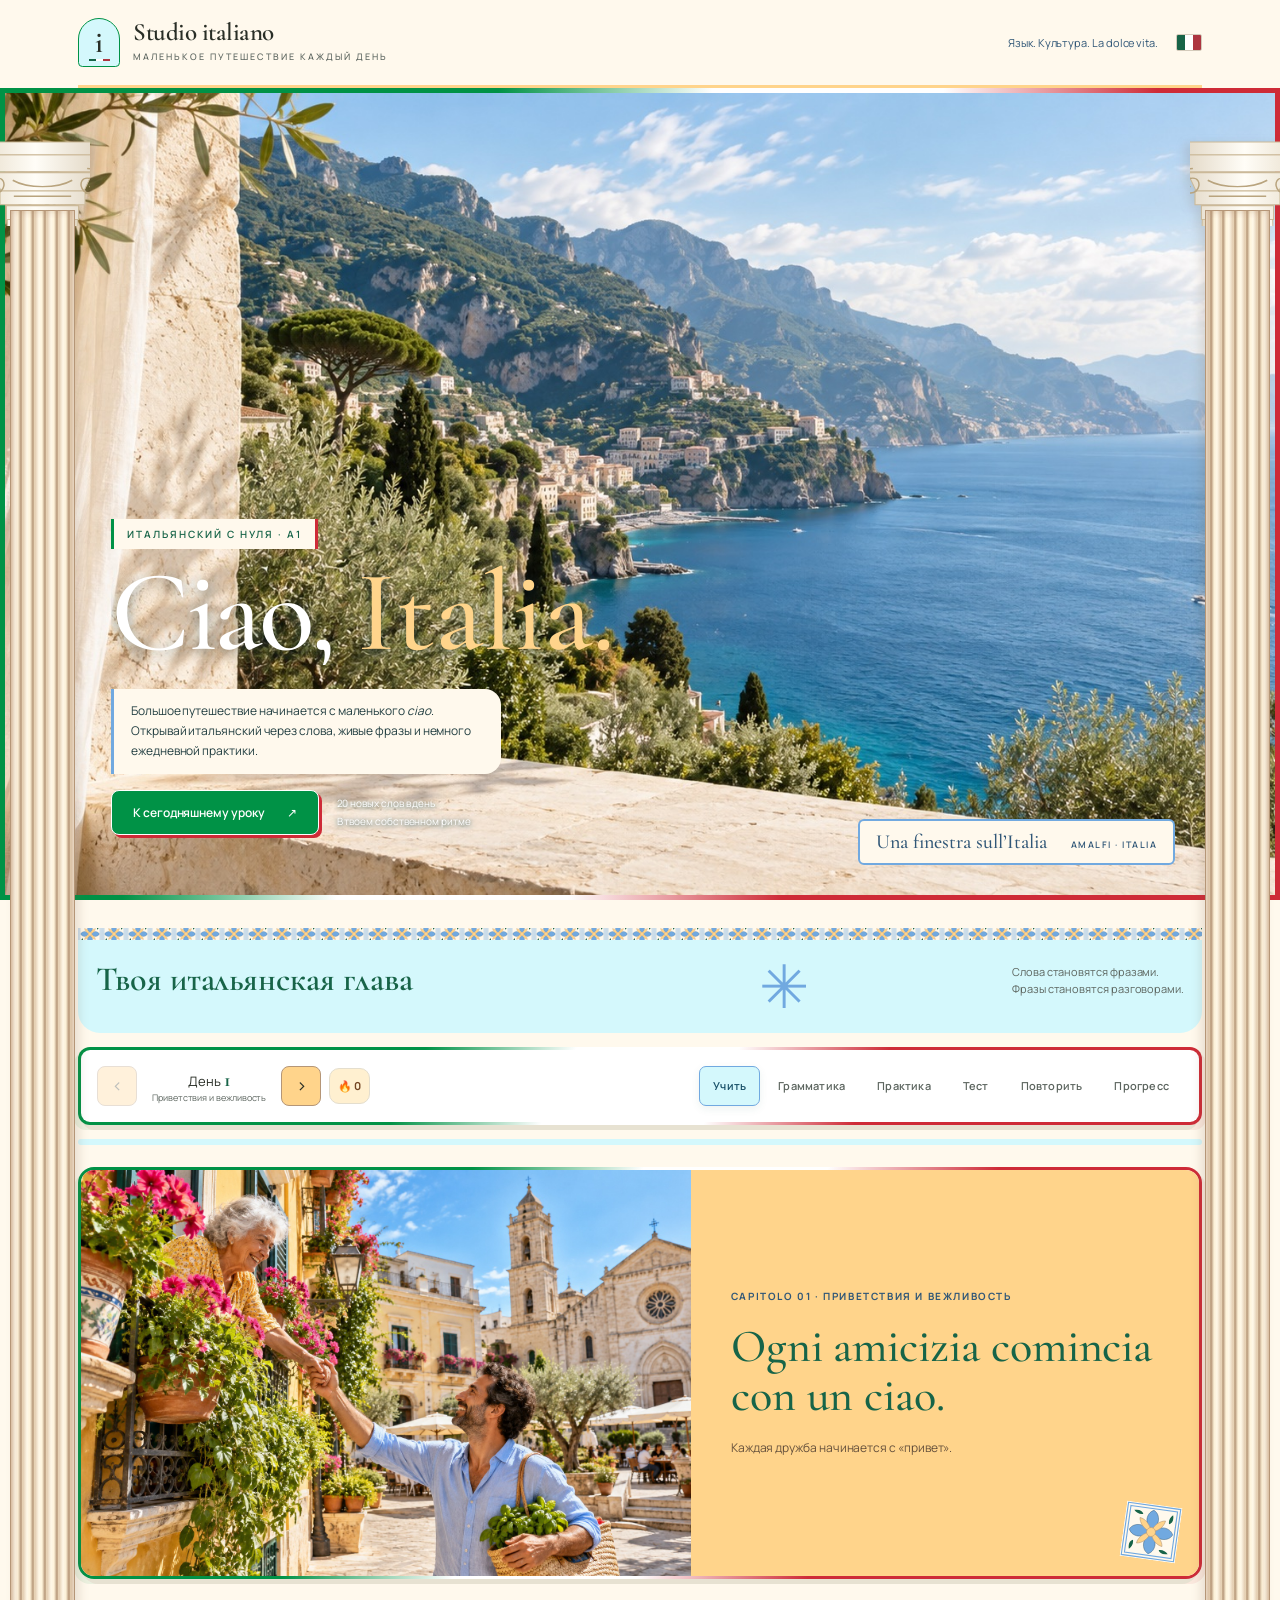
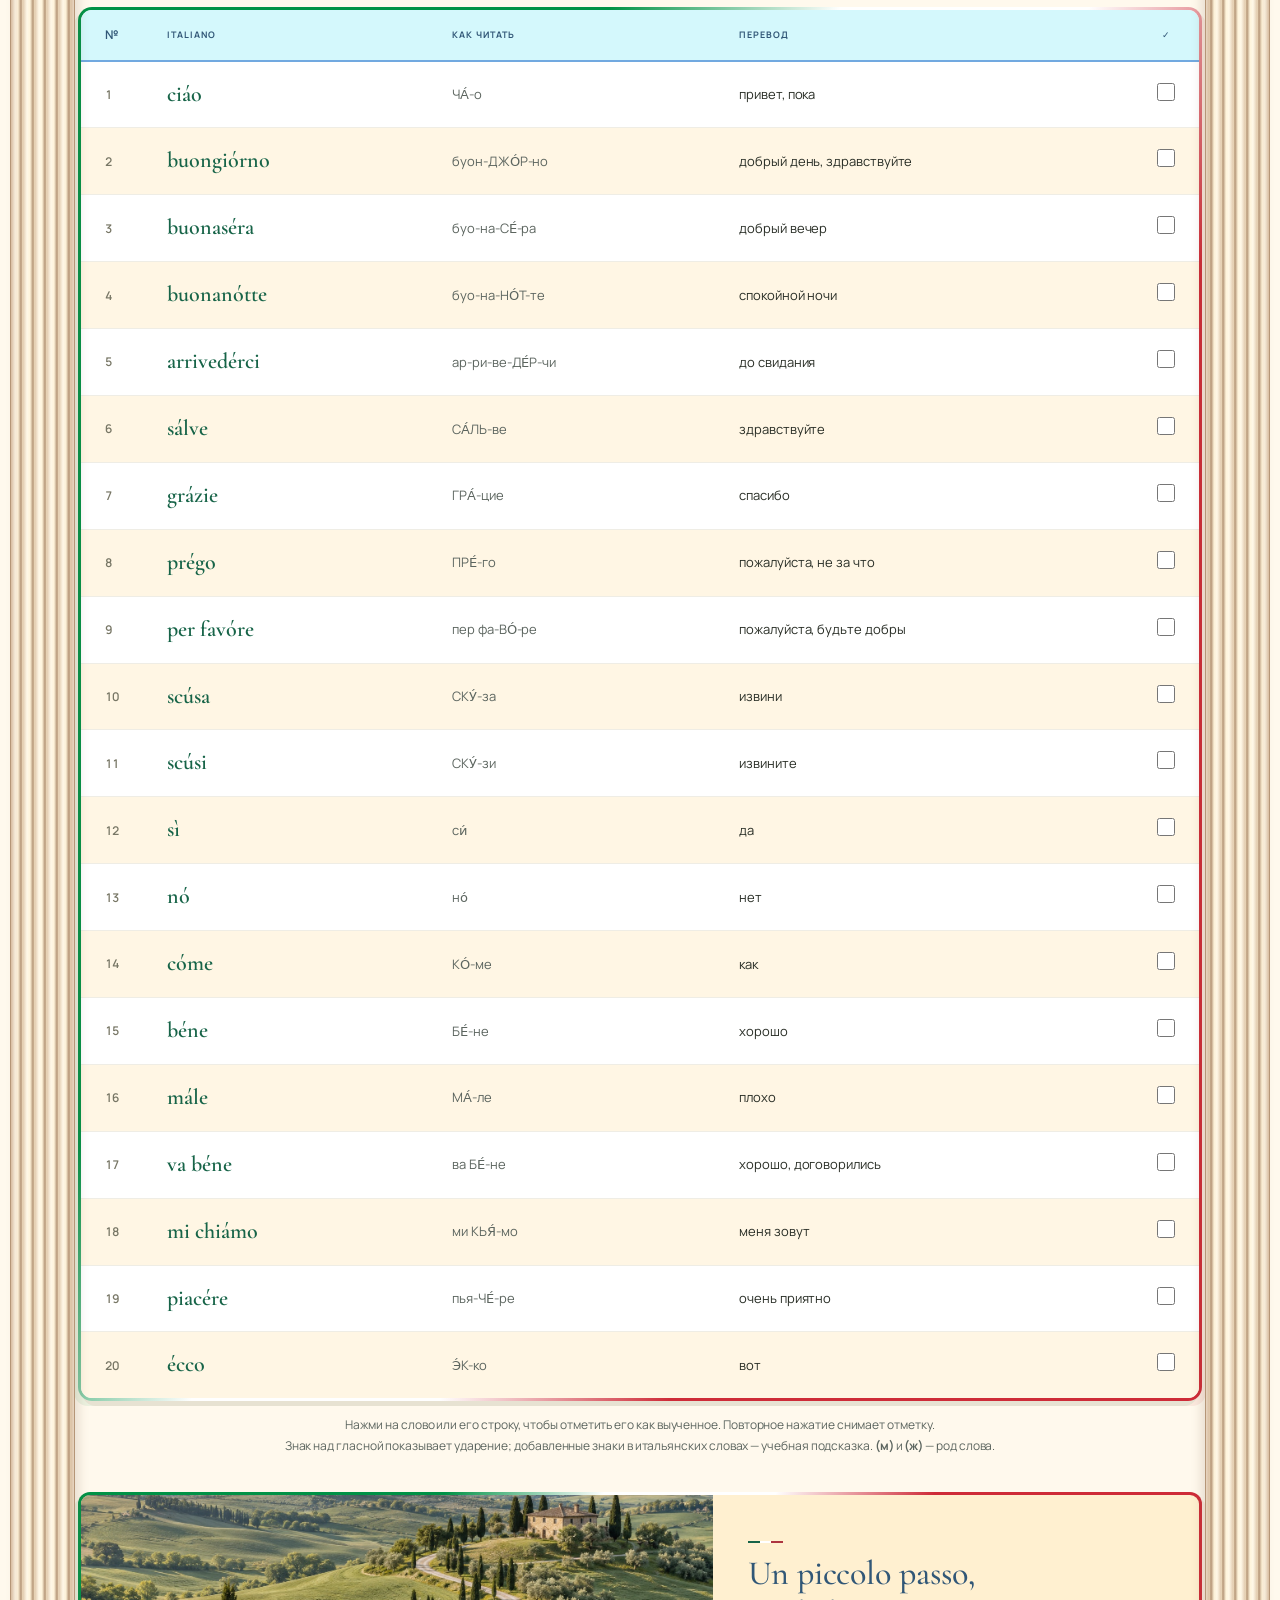
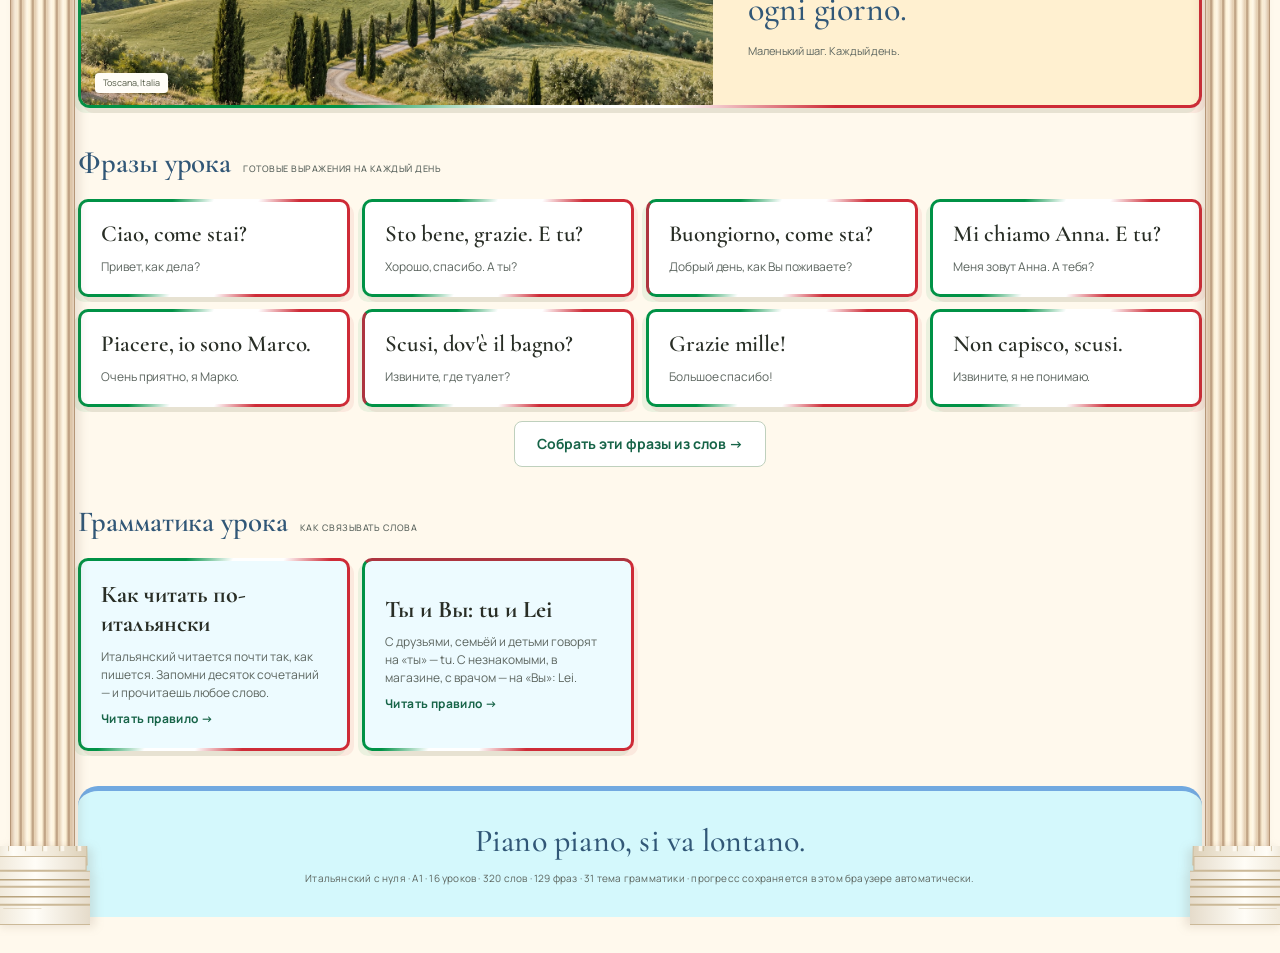
==== commit 138cb94c: "Remove distracting example buttons from Italian vocabulary" ====
--- a/italiano/index.html
+++ b/italiano/index.html
@@ -157,17 +157,6 @@
   .chk input{width:17px;height:17px;accent-color:var(--good);cursor:pointer}
   tr.learned td.en{color:var(--good)}
   tr.learned{background:color-mix(in srgb,var(--good) 5%,transparent)}
-
-  /* POPUP */
-  .word-popup{position:fixed;z-index:1000;background:var(--surface-3);border:1px solid var(--accent);
-    border-radius:14px;padding:14px 18px;min-width:230px;max-width:300px;
-    box-shadow:0 0 30px var(--glow-accent),0 12px 40px rgba(0,0,0,.25);
-    pointer-events:none;opacity:0;transform:translateY(6px);transition:opacity .2s,transform .2s}
-  .word-popup.show{opacity:1;transform:translateY(0)}
-  .word-popup .pop-en{font-size:20px;font-weight:700;font-family:var(--font-display);
-    background:var(--word-grad);-webkit-background-clip:text;-webkit-text-fill-color:transparent;background-clip:text}
-  .word-popup .pop-ipa{font-size:12px;color:var(--muted);font-style:italic;margin:3px 0 7px}
-  .word-popup .pop-ru{font-size:15px;color:var(--text)}
 
   /* CARD */
   .card{background:var(--surface);border:1px solid var(--border-strong);border-radius:20px;
@@ -473,7 +462,7 @@
   @media (prefers-reduced-motion: reduce){.flap.spin{animation:none}}
 </style>
 <link rel="stylesheet" href="assets/italiano.css">
-<link rel="stylesheet" href="assets/vivace.css">
+<link rel="stylesheet" href="assets/vivace.css?v=clean-words-1">
 </head>
 <body>
 <div class="page-colonnade" aria-hidden="true"><div class="page-column left"><span class="capital"></span><span class="shaft"></span><span class="base"></span></div><div class="page-column right"><span class="capital"></span><span class="shaft"></span><span class="base"></span></div></div>
@@ -557,7 +546,7 @@
       </thead>
       <tbody id="rows"><tr><td class="num">1</td><td class="en" data-i="0">ciao</td><td class="ipa">ЧА-о</td><td>привет, пока</td><td class="chk"><input type="checkbox" data-i="0"></td></tr><tr><td class="num">2</td><td class="en" data-i="1">buongiorno</td><td class="ipa">буон-ДЖОР-но</td><td>добрый день, здравствуйте</td><td class="chk"><input type="checkbox" data-i="1"></td></tr><tr><td class="num">3</td><td class="en" data-i="2">buonasera</td><td class="ipa">буо-на-СЕ-ра</td><td>добрый вечер</td><td class="chk"><input type="checkbox" data-i="2"></td></tr><tr><td class="num">4</td><td class="en" data-i="3">buonanotte</td><td class="ipa">буо-на-НОТ-те</td><td>спокойной ночи</td><td class="chk"><input type="checkbox" data-i="3"></td></tr><tr><td class="num">5</td><td class="en" data-i="4">arrivederci</td><td class="ipa">ар-ри-ве-ДЕР-чи</td><td>до свидания</td><td class="chk"><input type="checkbox" data-i="4"></td></tr><tr><td class="num">6</td><td class="en" data-i="5">salve</td><td class="ipa">САЛЬ-ве</td><td>здравствуйте</td><td class="chk"><input type="checkbox" data-i="5"></td></tr><tr><td class="num">7</td><td class="en" data-i="6">grazie</td><td class="ipa">ГРА-цие</td><td>спасибо</td><td class="chk"><input type="checkbox" data-i="6"></td></tr><tr><td class="num">8</td><td class="en" data-i="7">prego</td><td class="ipa">ПРЕ-го</td><td>пожалуйста, не за что</td><td class="chk"><input type="checkbox" data-i="7"></td></tr><tr><td class="num">9</td><td class="en" data-i="8">per favore</td><td class="ipa">пер фа-ВО-ре</td><td>пожалуйста, будьте добры</td><td class="chk"><input type="checkbox" data-i="8"></td></tr><tr><td class="num">10</td><td class="en" data-i="9">scusa</td><td class="ipa">СКУ-за</td><td>извини</td><td class="chk"><input type="checkbox" data-i="9"></td></tr><tr><td class="num">11</td><td class="en" data-i="10">scusi</td><td class="ipa">СКУ-зи</td><td>извините</td><td class="chk"><input type="checkbox" data-i="10"></td></tr><tr><td class="num">12</td><td class="en" data-i="11">sì</td><td class="ipa">си</td><td>да</td><td class="chk"><input type="checkbox" data-i="11"></td></tr><tr><td class="num">13</td><td class="en" data-i="12">no</td><td class="ipa">но</td><td>нет</td><td class="chk"><input type="checkbox" data-i="12"></td></tr><tr><td class="num">14</td><td class="en" data-i="13">come</td><td class="ipa">КО-ме</td><td>как</td><td class="chk"><input type="checkbox" data-i="13"></td></tr><tr><td class="num">15</td><td class="en" data-i="14">bene</td><td class="ipa">БЕ-не</td><td>хорошо</td><td class="chk"><input type="checkbox" data-i="14"></td></tr><tr><td class="num">16</td><td class="en" data-i="15">male</td><td class="ipa">МА-ле</td><td>плохо</td><td class="chk"><input type="checkbox" data-i="15"></td></tr><tr><td class="num">17</td><td class="en" data-i="16">va bene</td><td class="ipa">ва БЕ-не</td><td>хорошо, договорились</td><td class="chk"><input type="checkbox" data-i="16"></td></tr><tr><td class="num">18</td><td class="en" data-i="17">mi chiamo</td><td class="ipa">ми КЬЯ-мо</td><td>меня зовут</td><td class="chk"><input type="checkbox" data-i="17"></td></tr><tr><td class="num">19</td><td class="en" data-i="18">piacere</td><td class="ipa">пья-ЧЕ-ре</td><td>очень приятно</td><td class="chk"><input type="checkbox" data-i="18"></td></tr><tr><td class="num">20</td><td class="en" data-i="19">ecco</td><td class="ipa">ЭК-ко</td><td>вот</td><td class="chk"><input type="checkbox" data-i="19"></td></tr></tbody>
     </table>
-    <p class="learn-help">Нажми на слово или его строку, чтобы отметить его как выученное. Повторное нажатие снимает отметку. Кнопка «?» открывает пример.<br>
+    <p class="learn-help">Нажми на слово или его строку, чтобы отметить его как выученное. Повторное нажатие снимает отметку.<br>
       Знак над гласной показывает ударение; добавленные знаки в итальянских словах — учебная подсказка. <b>(м)</b> и <b>(ж)</b> — род слова.</p>
     <aside class="italian-pause" aria-label="Немного итальянского настроения">
       <figure><img src="assets/toscana.jpg" alt="Светлые холмы Тосканы, кипарисы и дорога к каменному дому" width="1536" height="1024" loading="lazy" decoding="async"><figcaption>Toscana, Italia</figcaption></figure>
@@ -678,14 +667,7 @@
   </footer>
 </div>
 
-<!-- WORD POPUP -->
-<div class="word-popup" id="wordPopup">
-  <div class="pop-en" id="popEn"></div>
-  <div class="pop-ipa" id="popIpa"></div>
-  <div class="pop-ru" id="popRu"></div>
-</div>
-
-<script src="assets/pronunciation.js"></script>
+<script src="assets/pronunciation.js?v=stress-1"></script>
 <script id="vocab" type="application/json">
 {"lessons":[{"topic":"Приветствия и вежливость","gram":["read","tu-lei"],"words":[{"en":"ciao","ipa":"ЧА-о","ru":"привет, пока","sentence":"Ciao, come stai?","strans":"Привет, как дела?","t":"expr"},{"en":"buongiorno","ipa":"буон-ДЖОР-но","ru":"добрый день, здравствуйте","sentence":"Buongiorno, signora Rossi!","strans":"Добрый день, синьора Росси!","t":"expr"},{"en":"buonasera","ipa":"буо-на-СЕ-ра","ru":"добрый вечер","sentence":"Buonasera a tutti!","strans":"Добрый вечер всем!","t":"expr"},{"en":"buonanotte","ipa":"буо-на-НОТ-те","ru":"спокойной ночи","sentence":"Buonanotte, a domani!","strans":"Спокойной ночи, до завтра!","t":"expr"},{"en":"arrivederci","ipa":"ар-ри-ве-ДЕР-чи","ru":"до свидания","sentence":"Arrivederci e grazie!","strans":"До свидания и спасибо!","t":"expr"},{"en":"salve","ipa":"САЛЬ-ве","ru":"здравствуйте","sentence":"Salve, posso entrare?","strans":"Здравствуйте, можно войти?","t":"expr"},{"en":"grazie","ipa":"ГРА-цие","ru":"спасибо","sentence":"Grazie mille!","strans":"Большое спасибо!","t":"expr"},{"en":"prego","ipa":"ПРЕ-го","ru":"пожалуйста, не за что","sentence":"Grazie! — Prego.","strans":"Спасибо! — Не за что.","t":"expr"},{"en":"per favore","ipa":"пер фа-ВО-ре","ru":"пожалуйста, будьте добры","sentence":"Un caffè, per favore.","strans":"Кофе, пожалуйста.","t":"expr"},{"en":"scusa","ipa":"СКУ-за","ru":"извини","sentence":"Scusa, non ho capito.","strans":"Извини, я не понял.","t":"expr"},{"en":"scusi","ipa":"СКУ-зи","ru":"извините","sentence":"Scusi, è libero questo posto?","strans":"Извините, это место свободно?","t":"expr"},{"en":"sì","ipa":"си","ru":"да","sentence":"Sì, va bene.","strans":"Да, хорошо.","t":"adv"},{"en":"no","ipa":"но","ru":"нет","sentence":"No, grazie.","strans":"Нет, спасибо.","t":"adv"},{"en":"come","ipa":"КО-ме","ru":"как","sentence":"Come stai?","strans":"Как дела?","t":"q"},{"en":"bene","ipa":"БЕ-не","ru":"хорошо","sentence":"Sto bene, grazie.","strans":"У меня всё хорошо, спасибо.","t":"adv"},{"en":"male","ipa":"МА-ле","ru":"плохо","sentence":"Oggi sto male.","strans":"Сегодня мне плохо.","t":"adv"},{"en":"va bene","ipa":"ва БЕ-не","ru":"хорошо, договорились","sentence":"Va bene, ci vediamo domani.","strans":"Хорошо, увидимся завтра.","t":"expr"},{"en":"mi chiamo","ipa":"ми КЬЯ-мо","ru":"меня зовут","sentence":"Mi chiamo Marco.","strans":"Меня зовут Марко.","t":"expr"},{"en":"piacere","ipa":"пья-ЧЕ-ре","ru":"очень приятно","sentence":"Piacere, io sono Anna.","strans":"Очень приятно, я Анна.","t":"expr"},{"en":"ecco","ipa":"ЭК-ко","ru":"вот","sentence":"Ecco il tuo caffè.","strans":"Вот твой кофе.","t":"adv"}],"phrases":[{"it":"Ciao, come stai?","ru":"Привет, как дела?"},{"it":"Sto bene, grazie. E tu?","ru":"Хорошо, спасибо. А ты?"},{"it":"Buongiorno, come sta?","ru":"Добрый день, как Вы поживаете?"},{"it":"Mi chiamo Anna. E tu?","ru":"Меня зовут Анна. А тебя?"},{"it":"Piacere, io sono Marco.","ru":"Очень приятно, я Марко."},{"it":"Scusi, dov'è il bagno?","ru":"Извините, где туалет?"},{"it":"Grazie mille!","ru":"Большое спасибо!"},{"it":"Non capisco, scusi.","ru":"Извините, я не понимаю."}]},{"topic":"Люди и семья","gram":["gender","art-def","art-indef","poss"],"words":[{"en":"uomo","ipa":"УО-мо","ru":"мужчина, человек (м)","sentence":"L'uomo legge il giornale.","strans":"Мужчина читает газету.","t":"n","g":"m","pl":"uomini","art":"l'","ind":"un","artpl":"gli"},{"en":"donna","ipa":"ДОН-на","ru":"женщина (ж)","sentence":"La donna beve il caffè.","strans":"Женщина пьёт кофе.","t":"n","g":"f","pl":"donne","art":"la","ind":"una","artpl":"le"},{"en":"bambino","ipa":"бам-БИ-но","ru":"ребёнок, мальчик (м)","sentence":"Il bambino gioca in casa.","strans":"Ребёнок играет дома.","t":"n","g":"m","pl":"bambini","art":"il","ind":"un","artpl":"i"},{"en":"ragazzo","ipa":"ра-ГАЦ-цо","ru":"парень, юноша (м)","sentence":"Il ragazzo è mio amico.","strans":"Этот парень — мой друг.","t":"n","g":"m","pl":"ragazzi","art":"il","ind":"un","artpl":"i"},{"en":"ragazza","ipa":"ра-ГАЦ-ца","ru":"девушка (ж)","sentence":"La ragazza studia italiano.","strans":"Девушка учит итальянский.","t":"n","g":"f","pl":"ragazze","art":"la","ind":"una","artpl":"le"},{"en":"amico","ipa":"а-МИ-ко","ru":"друг (м)","sentence":"Marco è il mio amico.","strans":"Марко — мой друг.","t":"n","g":"m","pl":"amici","art":"l'","ind":"un","artpl":"gli"},{"en":"famiglia","ipa":"фа-МИ-лья","ru":"семья (ж)","sentence":"La mia famiglia è grande.","strans":"Моя семья большая.","t":"n","g":"f","pl":"famiglie","art":"la","ind":"una","artpl":"le"},{"en":"madre","ipa":"МА-дре","ru":"мать (ж)","sentence":"Mia madre si chiama Anna.","strans":"Мою маму зовут Анна.","t":"n","g":"f","pl":"madri","art":"la","ind":"una","artpl":"le"},{"en":"padre","ipa":"ПА-дре","ru":"отец (м)","sentence":"Mio padre lavora molto.","strans":"Мой отец много работает.","t":"n","g":"m","pl":"padri","art":"il","ind":"un","artpl":"i"},{"en":"figlio","ipa":"ФИ-льо","ru":"сын (м)","sentence":"Ho un figlio piccolo.","strans":"У меня маленький сын.","t":"n","g":"m","pl":"figli","art":"il","ind":"un","artpl":"i"},{"en":"figlia","ipa":"ФИ-лья","ru":"дочь (ж)","sentence":"Mia figlia va a scuola.","strans":"Моя дочь ходит в школу.","t":"n","g":"f","pl":"figlie","art":"la","ind":"una","artpl":"le"},{"en":"fratello","ipa":"фра-ТЕЛ-ло","ru":"брат (м)","sentence":"Mio fratello abita a Roma.","strans":"Мой брат живёт в Риме.","t":"n","g":"m","pl":"fratelli","art":"il","ind":"un","artpl":"i"},{"en":"sorella","ipa":"со-РЕЛ-ла","ru":"сестра (ж)","sentence":"Mia sorella parla inglese.","strans":"Моя сестра говорит по-английски.","t":"n","g":"f","pl":"sorelle","art":"la","ind":"una","artpl":"le"},{"en":"nonna","ipa":"НОН-на","ru":"бабушка (ж)","sentence":"La nonna fa la pasta.","strans":"Бабушка готовит пасту.","t":"n","g":"f","pl":"nonne","art":"la","ind":"una","artpl":"le"},{"en":"nonno","ipa":"НОН-но","ru":"дедушка (м)","sentence":"Il nonno legge il giornale.","strans":"Дедушка читает газету.","t":"n","g":"m","pl":"nonni","art":"il","ind":"un","artpl":"i"},{"en":"marito","ipa":"ма-РИ-то","ru":"муж (м)","sentence":"Mio marito è italiano.","strans":"Мой муж — итальянец.","t":"n","g":"m","pl":"mariti","art":"il","ind":"un","artpl":"i"},{"en":"moglie","ipa":"МО-лье","ru":"жена (ж)","sentence":"Sua moglie si chiama Sofia.","strans":"Его жену зовут София.","t":"n","g":"f","pl":"mogli","art":"la","ind":"una","artpl":"le"},{"en":"nome","ipa":"НО-ме","ru":"имя (м)","sentence":"Qual è il tuo nome?","strans":"Как тебя зовут?","t":"n","g":"m","pl":"nomi","art":"il","ind":"un","artpl":"i"},{"en":"signora","ipa":"си-НЬО-ра","ru":"синьора, госпожа (ж)","sentence":"La signora abita qui.","strans":"Синьора живёт здесь.","t":"n","g":"f","pl":"signore","art":"la","ind":"una","artpl":"le"},{"en":"gente","ipa":"ДЖЕН-те","ru":"люди, народ (ж)","sentence":"In piazza c'è molta gente.","strans":"На площади много людей.","t":"n","g":"f","art":"la","ind":"una"}],"phrases":[{"it":"Questa è mia madre.","ru":"Это моя мама."},{"it":"Ho un fratello e una sorella.","ru":"У меня есть брат и сестра."},{"it":"Mio padre si chiama Paolo.","ru":"Моего отца зовут Паоло."},{"it":"La mia famiglia è piccola.","ru":"Моя семья маленькая."},{"it":"Hai figli?","ru":"У тебя есть дети?"},{"it":"Ho due figli.","ru":"У меня двое детей."},{"it":"Marco è un mio amico.","ru":"Марко — мой друг."},{"it":"Come si chiama tua moglie?","ru":"Как зовут твою жену?"}]},{"topic":"Еда и напитки","gram":["plural","piace"],"words":[{"en":"acqua","ipa":"АК-куа","ru":"вода (ж)","sentence":"Bevo molta acqua.","strans":"Я пью много воды.","t":"n","g":"f","art":"l'","ind":"un'"},{"en":"pane","ipa":"ПА-не","ru":"хлеб (м)","sentence":"Il pane è fresco.","strans":"Хлеб свежий.","t":"n","g":"m","art":"il","ind":"un"},{"en":"vino","ipa":"ВИ-но","ru":"вино (м)","sentence":"Un bicchiere di vino rosso.","strans":"Бокал красного вина.","t":"n","g":"m","pl":"vini","art":"il","ind":"un","artpl":"i"},{"en":"caffè","ipa":"каф-ФЭ","ru":"кофе (м)","sentence":"Prendo un caffè, grazie.","strans":"Мне кофе, спасибо.","t":"n","g":"m","pl":"caffè","art":"il","ind":"un","artpl":"i"},{"en":"latte","ipa":"ЛАТ-те","ru":"молоко (м)","sentence":"Il bambino beve il latte.","strans":"Ребёнок пьёт молоко.","t":"n","g":"m","art":"il","ind":"un"},{"en":"tè","ipa":"тэ","ru":"чай (м)","sentence":"Preferisci il tè o il caffè?","strans":"Ты предпочитаешь чай или кофе?","t":"n","g":"m","pl":"tè","art":"il","ind":"un","artpl":"i"},{"en":"birra","ipa":"БИР-ра","ru":"пиво (ж)","sentence":"Una birra fredda, per favore.","strans":"Одно холодное пиво, пожалуйста.","t":"n","g":"f","pl":"birre","art":"la","ind":"una","artpl":"le"},{"en":"pizza","ipa":"ПИЦ-ца","ru":"пицца (ж)","sentence":"La pizza è buonissima.","strans":"Пицца очень вкусная.","t":"n","g":"f","pl":"pizze","art":"la","ind":"una","artpl":"le"},{"en":"pasta","ipa":"ПА-ста","ru":"паста, макароны (ж)","sentence":"Mangio la pasta ogni giorno.","strans":"Я ем пасту каждый день.","t":"n","g":"f","art":"la","ind":"una"},{"en":"formaggio","ipa":"фор-МАД-жо","ru":"сыр (м)","sentence":"Il formaggio italiano è famoso.","strans":"Итальянский сыр знаменит.","t":"n","g":"m","pl":"formaggi","art":"il","ind":"un","artpl":"i"},{"en":"carne","ipa":"КАР-не","ru":"мясо (ж)","sentence":"Non mangio carne.","strans":"Я не ем мясо.","t":"n","g":"f","art":"la","ind":"una"},{"en":"pesce","ipa":"ПЕ-ше","ru":"рыба (м)","sentence":"Il pesce è fresco oggi.","strans":"Рыба сегодня свежая.","t":"n","g":"m","pl":"pesci","art":"il","ind":"un","artpl":"i"},{"en":"frutta","ipa":"ФРУТ-та","ru":"фрукты (ж)","sentence":"Compro la frutta al mercato.","strans":"Я покупаю фрукты на рынке.","t":"n","g":"f","art":"la","ind":"una"},{"en":"mela","ipa":"МЕ-ла","ru":"яблоко (ж)","sentence":"Vuoi una mela?","strans":"Хочешь яблоко?","t":"n","g":"f","pl":"mele","art":"la","ind":"una","artpl":"le"},{"en":"zucchero","ipa":"ЦУК-ке-ро","ru":"сахар (м)","sentence":"Caffè senza zucchero, grazie.","strans":"Кофе без сахара, спасибо.","t":"n","g":"m","art":"lo","ind":"uno"},{"en":"sale","ipa":"СА-ле","ru":"соль (м)","sentence":"Passami il sale, per favore.","strans":"Передай мне соль, пожалуйста.","t":"n","g":"m","art":"il","ind":"un"},{"en":"colazione","ipa":"ко-ла-ЦЬО-не","ru":"завтрак (ж)","sentence":"Faccio colazione alle otto.","strans":"Я завтракаю в восемь.","t":"n","g":"f","pl":"colazioni","art":"la","ind":"una","artpl":"le"},{"en":"pranzo","ipa":"ПРАН-цо","ru":"обед (м)","sentence":"Il pranzo è pronto.","strans":"Обед готов.","t":"n","g":"m","pl":"pranzi","art":"il","ind":"un","artpl":"i"},{"en":"cena","ipa":"ЧЕ-на","ru":"ужин (ж)","sentence":"La cena è alle otto.","strans":"Ужин в восемь.","t":"n","g":"f","pl":"cene","art":"la","ind":"una","artpl":"le"},{"en":"mangiare","ipa":"ман-ДЖА-ре","ru":"есть, кушать","sentence":"Mi piace mangiare la pizza.","strans":"Я люблю есть пиццу.","t":"v","conj":["mangio","mangi","mangia","mangiamo","mangiate","mangiano"],"vg":"are"}],"phrases":[{"it":"Un caffè, per favore.","ru":"Кофе, пожалуйста."},{"it":"Mi piace la pizza.","ru":"Мне нравится пицца."},{"it":"Non mangio carne.","ru":"Я не ем мясо."},{"it":"Vorrei un bicchiere d'acqua.","ru":"Я хотел бы стакан воды."},{"it":"Il pesce è fresco?","ru":"Рыба свежая?"},{"it":"Facciamo colazione insieme?","ru":"Позавтракаем вместе?"},{"it":"Che cosa mangi a pranzo?","ru":"Что ты ешь на обед?"},{"it":"Un tè senza zucchero.","ru":"Чай без сахара."}]},{"topic":"Город, дом и дорога","gram":["ce","prep-place"],"words":[{"en":"casa","ipa":"КА-за","ru":"дом (ж)","sentence":"La mia casa è vicino al mare.","strans":"Мой дом рядом с морем.","t":"n","g":"f","pl":"case","art":"la","ind":"una","artpl":"le"},{"en":"città","ipa":"чит-ТА","ru":"город (ж)","sentence":"Roma è una città bellissima.","strans":"Рим — очень красивый город.","t":"n","g":"f","pl":"città","art":"la","ind":"una","artpl":"le"},{"en":"via","ipa":"ВИ-а","ru":"улица (ж)","sentence":"Abito in via Verdi.","strans":"Я живу на улице Верди.","t":"n","g":"f","pl":"vie","art":"la","ind":"una","artpl":"le"},{"en":"piazza","ipa":"ПЬЯЦ-ца","ru":"площадь (ж)","sentence":"Ci vediamo in piazza.","strans":"Встретимся на площади.","t":"n","g":"f","pl":"piazze","art":"la","ind":"una","artpl":"le"},{"en":"negozio","ipa":"не-ГО-цьо","ru":"магазин (м)","sentence":"Il negozio è chiuso.","strans":"Магазин закрыт.","t":"n","g":"m","pl":"negozi","art":"il","ind":"un","artpl":"i"},{"en":"mercato","ipa":"мер-КА-то","ru":"рынок (м)","sentence":"Vado al mercato ogni sabato.","strans":"Я хожу на рынок каждую субботу.","t":"n","g":"m","pl":"mercati","art":"il","ind":"un","artpl":"i"},{"en":"stazione","ipa":"ста-ЦЬО-не","ru":"вокзал, станция (ж)","sentence":"Dov'è la stazione?","strans":"Где вокзал?","t":"n","g":"f","pl":"stazioni","art":"la","ind":"una","artpl":"le"},{"en":"treno","ipa":"ТРЕ-но","ru":"поезд (м)","sentence":"Il treno parte alle nove.","strans":"Поезд отправляется в девять.","t":"n","g":"m","pl":"treni","art":"il","ind":"un","artpl":"i"},{"en":"macchina","ipa":"МАК-ки-на","ru":"машина (ж)","sentence":"La macchina è nuova.","strans":"Машина новая.","t":"n","g":"f","pl":"macchine","art":"la","ind":"una","artpl":"le"},{"en":"albergo","ipa":"аль-БЕР-го","ru":"гостиница (м)","sentence":"L'albergo è in centro.","strans":"Гостиница в центре.","t":"n","g":"m","pl":"alberghi","art":"l'","ind":"un","artpl":"gli"},{"en":"camera","ipa":"КА-ме-ра","ru":"комната, номер (ж)","sentence":"Vorrei una camera doppia.","strans":"Я хотел бы двухместный номер.","t":"n","g":"f","pl":"camere","art":"la","ind":"una","artpl":"le"},{"en":"bagno","ipa":"БА-ньо","ru":"ванная, туалет (м)","sentence":"Dov'è il bagno, per favore?","strans":"Где туалет, пожалуйста?","t":"n","g":"m","pl":"bagni","art":"il","ind":"un","artpl":"i"},{"en":"porta","ipa":"ПОР-та","ru":"дверь (ж)","sentence":"Chiudi la porta, per favore.","strans":"Закрой дверь, пожалуйста.","t":"n","g":"f","pl":"porte","art":"la","ind":"una","artpl":"le"},{"en":"tavolo","ipa":"ТА-во-ло","ru":"стол (м)","sentence":"Un tavolo per due, per favore.","strans":"Столик на двоих, пожалуйста.","t":"n","g":"m","pl":"tavoli","art":"il","ind":"un","artpl":"i"},{"en":"letto","ipa":"ЛЕТ-то","ru":"кровать (м)","sentence":"Il letto è comodo.","strans":"Кровать удобная.","t":"n","g":"m","pl":"letti","art":"il","ind":"un","artpl":"i"},{"en":"chiesa","ipa":"КЬЕ-за","ru":"церковь (ж)","sentence":"La chiesa è molto antica.","strans":"Церковь очень старая.","t":"n","g":"f","pl":"chiese","art":"la","ind":"una","artpl":"le"},{"en":"strada","ipa":"СТРА-да","ru":"дорога, улица (ж)","sentence":"La strada per Roma è lunga.","strans":"Дорога в Рим длинная.","t":"n","g":"f","pl":"strade","art":"la","ind":"una","artpl":"le"},{"en":"biglietto","ipa":"би-ЛЬЕТ-то","ru":"билет (м)","sentence":"Un biglietto per Milano, grazie.","strans":"Один билет до Милана, спасибо.","t":"n","g":"m","pl":"biglietti","art":"il","ind":"un","artpl":"i"},{"en":"sinistra","ipa":"си-НИ-стра","ru":"левая сторона, налево","sentence":"Gira a sinistra.","strans":"Поверни налево.","t":"adv"},{"en":"destra","ipa":"ДЕ-стра","ru":"правая сторона, направо","sentence":"Il bagno è a destra.","strans":"Туалет справа.","t":"adv"}],"phrases":[{"it":"Dov'è la stazione?","ru":"Где вокзал?"},{"it":"La piazza è a destra.","ru":"Площадь справа."},{"it":"Gira a sinistra.","ru":"Поверни налево."},{"it":"C'è un albergo qui vicino?","ru":"Здесь рядом есть гостиница?"},{"it":"Vorrei una camera per due.","ru":"Я хотел бы номер на двоих."},{"it":"Un biglietto per Roma, per favore.","ru":"Один билет до Рима, пожалуйста."},{"it":"Il negozio è chiuso.","ru":"Магазин закрыт."},{"it":"Abito in una piccola città.","ru":"Я живу в маленьком городе."}]},{"topic":"Базовые слова и глаголы","gram":["essere","avere","modal"],"words":[{"en":"essere","ipa":"ЭС-се-ре","ru":"быть","sentence":"Voglio essere felice.","strans":"Я хочу быть счастливым.","t":"v","conj":["sono","sei","è","siamo","siete","sono"],"vg":"irr"},{"en":"avere","ipa":"а-ВЕ-ре","ru":"иметь","sentence":"Non voglio avere problemi.","strans":"Я не хочу иметь проблем.","t":"v","conj":["ho","hai","ha","abbiamo","avete","hanno"],"vg":"irr"},{"en":"fare","ipa":"ФА-ре","ru":"делать","sentence":"Che cosa vuoi fare oggi?","strans":"Что ты хочешь делать сегодня?","t":"v","conj":["faccio","fai","fa","facciamo","fate","fanno"],"vg":"irr"},{"en":"andare","ipa":"ан-ДА-ре","ru":"идти, ехать","sentence":"Voglio andare a Roma.","strans":"Я хочу поехать в Рим.","t":"v","conj":["vado","vai","va","andiamo","andate","vanno"],"vg":"irr"},{"en":"volere","ipa":"во-ЛЕ-ре","ru":"хотеть","sentence":"Volere è potere.","strans":"Хотеть значит мочь.","t":"v","conj":["voglio","vuoi","vuole","vogliamo","volete","vogliono"],"vg":"irr"},{"en":"potere","ipa":"по-ТЕ-ре","ru":"мочь, уметь","sentence":"Vorrei potere parlare italiano.","strans":"Я хотел бы уметь говорить по-итальянски.","t":"v","conj":["posso","puoi","può","possiamo","potete","possono"],"vg":"irr"},{"en":"parlare","ipa":"пар-ЛА-ре","ru":"говорить","sentence":"Voglio parlare italiano.","strans":"Я хочу говорить по-итальянски.","t":"v","conj":["parlo","parli","parla","parliamo","parlate","parlano"],"vg":"are"},{"en":"capire","ipa":"ка-ПИ-ре","ru":"понимать","sentence":"È difficile capire tutto.","strans":"Трудно всё понять.","t":"v","isc":true,"conj":["capisco","capisci","capisce","capiamo","capite","capiscono"],"vg":"isc"},{"en":"bere","ipa":"БЕ-ре","ru":"пить","sentence":"Vuoi bere qualcosa?","strans":"Хочешь что-нибудь выпить?","t":"v","conj":["bevo","bevi","beve","beviamo","bevete","bevono"],"vg":"irr"},{"en":"oggi","ipa":"ОД-жи","ru":"сегодня","sentence":"Oggi fa caldo.","strans":"Сегодня жарко.","t":"adv"},{"en":"domani","ipa":"до-МА-ни","ru":"завтра","sentence":"Domani vado al mare.","strans":"Завтра я еду на море.","t":"adv"},{"en":"ieri","ipa":"ЙЕ-ри","ru":"вчера","sentence":"Ieri ho lavorato molto.","strans":"Вчера я много работал.","t":"adv"},{"en":"molto","ipa":"МОЛЬ-то","ru":"очень, много","sentence":"Sono molto stanco.","strans":"Я очень устал.","t":"adv"},{"en":"poco","ipa":"ПО-ко","ru":"мало","sentence":"Ho poco tempo.","strans":"У меня мало времени.","t":"adv"},{"en":"grande","ipa":"ГРАН-де","ru":"большой","sentence":"La casa è grande.","strans":"Дом большой.","t":"adj"},{"en":"piccolo","ipa":"ПИК-ко-ло","ru":"маленький","sentence":"Il mio cane è piccolo.","strans":"Моя собака маленькая.","t":"adj"},{"en":"bello","ipa":"БЕЛ-ло","ru":"красивый","sentence":"Il mare è bello.","strans":"Море красивое.","t":"adj"},{"en":"buono","ipa":"БУО-но","ru":"хороший, вкусный","sentence":"Questo vino è buono.","strans":"Это вино хорошее.","t":"adj"},{"en":"dove","ipa":"ДО-ве","ru":"где","sentence":"Dove sei?","strans":"Ты где?","t":"q"},{"en":"quanto","ipa":"КУАН-то","ru":"сколько","sentence":"Quanto costa?","strans":"Сколько стоит?","t":"q"}],"phrases":[{"it":"Sono di Mosca.","ru":"Я из Москвы."},{"it":"Hai tempo oggi?","ru":"У тебя есть время сегодня?"},{"it":"Che cosa fai domani?","ru":"Что ты делаешь завтра?"},{"it":"Domani vado a Roma.","ru":"Завтра я еду в Рим."},{"it":"Voglio bere un caffè.","ru":"Я хочу выпить кофе."},{"it":"Posso parlare italiano?","ru":"Можно говорить по-итальянски?"},{"it":"Non capisco bene.","ru":"Я плохо понимаю."},{"it":"La casa è molto bella.","ru":"Дом очень красивый."}]},{"topic":"Я, ты, мы: местоимения и связки","gram":["pronouns","neg-q","qwords"],"words":[{"en":"io","ipa":"И-о","ru":"я","sentence":"Io sono Marco.","strans":"Я — Марко.","t":"pron"},{"en":"tu","ipa":"ту","ru":"ты","sentence":"Tu sei italiano?","strans":"Ты итальянец?","t":"pron"},{"en":"lui","ipa":"ЛУ-и","ru":"он","sentence":"Lui è mio fratello.","strans":"Он мой брат.","t":"pron"},{"en":"lei","ipa":"лей","ru":"она; Вы (вежливо — Lei)","sentence":"Lei è di Roma.","strans":"Она из Рима.","t":"pron"},{"en":"noi","ipa":"ной","ru":"мы","sentence":"Noi abitiamo a Milano.","strans":"Мы живём в Милане.","t":"pron"},{"en":"voi","ipa":"вой","ru":"вы (несколько человек)","sentence":"Voi siete amici?","strans":"Вы друзья?","t":"pron"},{"en":"loro","ipa":"ЛО-ро","ru":"они","sentence":"Loro sono i miei nonni.","strans":"Это мои бабушка и дедушка.","t":"pron"},{"en":"questo","ipa":"КУЕ-сто","ru":"этот, это","sentence":"Questo è il mio libro.","strans":"Это моя книга.","t":"pron"},{"en":"quello","ipa":"КУЕЛ-ло","ru":"тот, то","sentence":"Quello è mio padre.","strans":"Вон тот — мой отец.","t":"pron"},{"en":"mio","ipa":"МИ-о","ru":"мой","sentence":"Questo è mio figlio.","strans":"Это мой сын.","t":"pron"},{"en":"tuo","ipa":"ТУ-о","ru":"твой","sentence":"È tuo il caffè?","strans":"Это твой кофе?","t":"pron"},{"en":"chi","ipa":"ки","ru":"кто","sentence":"Chi è quella ragazza?","strans":"Кто та девушка?","t":"q"},{"en":"che cosa","ipa":"ке КО-за","ru":"что","sentence":"Che cosa mangi?","strans":"Что ты ешь?","t":"q"},{"en":"perché","ipa":"пер-КЕ","ru":"почему; потому что","sentence":"Perché non mangi?","strans":"Почему ты не ешь?","t":"q"},{"en":"quando","ipa":"КУАН-до","ru":"когда","sentence":"Quando parti?","strans":"Когда ты уезжаешь?","t":"q"},{"en":"qui","ipa":"куи","ru":"здесь, сюда","sentence":"Abito qui.","strans":"Я живу здесь.","t":"adv"},{"en":"anche","ipa":"АН-ке","ru":"тоже, также","sentence":"Anche io bevo il tè.","strans":"Я тоже пью чай.","t":"adv"},{"en":"ma","ipa":"ма","ru":"но, а","sentence":"Sono stanco, ma felice.","strans":"Я устал, но счастлив.","t":"conj"},{"en":"non","ipa":"нон","ru":"не","sentence":"Non capisco.","strans":"Я не понимаю.","t":"adv"},{"en":"con","ipa":"кон","ru":"с","sentence":"Vado al bar con Anna.","strans":"Я иду в бар с Анной.","t":"prep"}],"phrases":[{"it":"Chi è lui?","ru":"Кто он?"},{"it":"Noi siamo amici.","ru":"Мы друзья."},{"it":"Anche io parlo italiano.","ru":"Я тоже говорю по-итальянски."},{"it":"Che cosa è questo?","ru":"Что это?"},{"it":"Perché non vieni con noi?","ru":"Почему ты не идёшь с нами?"},{"it":"Quando torni?","ru":"Когда ты вернёшься?"},{"it":"Io sono qui, ma lui no.","ru":"Я здесь, а он нет."},{"it":"Lei parla russo?","ru":"Вы говорите по-русски?"}]},{"topic":"Числа и время","gram":["numbers","time"],"words":[{"en":"uno","ipa":"У-но","ru":"один","sentence":"Ne voglio solo uno.","strans":"Мне нужен только один.","t":"num"},{"en":"due","ipa":"ДУ-е","ru":"два","sentence":"Un tavolo per due, grazie.","strans":"Столик на двоих, спасибо.","t":"num"},{"en":"tre","ipa":"тре","ru":"три","sentence":"Ho tre fratelli.","strans":"У меня три брата.","t":"num"},{"en":"quattro","ipa":"КУАТ-тро","ru":"четыре","sentence":"Siamo in quattro.","strans":"Нас четверо.","t":"num"},{"en":"cinque","ipa":"ЧИН-куе","ru":"пять","sentence":"Il treno parte alle cinque.","strans":"Поезд отправляется в пять.","t":"num"},{"en":"sei","ipa":"сей","ru":"шесть","sentence":"Mia figlia ha sei anni.","strans":"Моей дочери шесть лет.","t":"num"},{"en":"sette","ipa":"СЕТ-те","ru":"семь","sentence":"La settimana ha sette giorni.","strans":"В неделе семь дней.","t":"num"},{"en":"otto","ipa":"ОТ-то","ru":"восемь","sentence":"Il bar apre alle otto.","strans":"Бар открывается в восемь.","t":"num"},{"en":"nove","ipa":"НО-ве","ru":"девять","sentence":"Il negozio apre alle nove.","strans":"Магазин открывается в девять.","t":"num"},{"en":"dieci","ipa":"ДЬЕ-чи","ru":"десять","sentence":"Aspetto dieci minuti.","strans":"Жду десять минут.","t":"num"},{"en":"venti","ipa":"ВЕН-ти","ru":"двадцать","sentence":"Ho venti euro.","strans":"У меня двадцать евро.","t":"num"},{"en":"cento","ipa":"ЧЕН-то","ru":"сто","sentence":"Cento grammi di formaggio.","strans":"Сто граммов сыра.","t":"num"},{"en":"ora","ipa":"О-ра","ru":"час; сейчас (ж)","sentence":"Che ora è?","strans":"Который час?","t":"n","g":"f","pl":"ore","art":"l'","ind":"un'","artpl":"le"},{"en":"minuto","ipa":"ми-НУ-то","ru":"минута (м)","sentence":"Un minuto, per favore!","strans":"Минутку, пожалуйста!","t":"n","g":"m","pl":"minuti","art":"il","ind":"un","artpl":"i"},{"en":"mezzo","ipa":"МЕД-дзо","ru":"половина, пол-","sentence":"Sono le due e mezzo.","strans":"Сейчас половина третьего.","t":"num"},{"en":"quarto","ipa":"КУАР-то","ru":"четверть","sentence":"Sono le tre e un quarto.","strans":"Четверть четвёртого.","t":"num"},{"en":"mattina","ipa":"мат-ТИ-на","ru":"утро (ж)","sentence":"Bevo il caffè la mattina.","strans":"Утром я пью кофе.","t":"n","g":"f","pl":"mattine","art":"la","ind":"una","artpl":"le"},{"en":"pomeriggio","ipa":"по-ме-РИД-жо","ru":"время после обеда, день (м)","sentence":"Il pomeriggio studio.","strans":"После обеда я учусь.","t":"n","g":"m","pl":"pomeriggi","art":"il","ind":"un","artpl":"i"},{"en":"sera","ipa":"СЕ-ра","ru":"вечер (ж)","sentence":"La sera guardo la TV.","strans":"Вечером я смотрю телевизор.","t":"n","g":"f","pl":"sere","art":"la","ind":"una","artpl":"le"},{"en":"notte","ipa":"НОТ-те","ru":"ночь (ж)","sentence":"Di notte dormo.","strans":"Ночью я сплю.","t":"n","g":"f","pl":"notti","art":"la","ind":"una","artpl":"le"}],"phrases":[{"it":"Che ore sono?","ru":"Который час?"},{"it":"Sono le tre.","ru":"Три часа."},{"it":"È l'una.","ru":"Час дня."},{"it":"Sono le otto e mezzo.","ru":"Половина девятого."},{"it":"A che ora parte il treno?","ru":"Во сколько отправляется поезд?"},{"it":"Alle nove di sera.","ru":"В девять вечера."},{"it":"Ho venti anni.","ru":"Мне двадцать лет."},{"it":"Un momento, per favore.","ru":"Минутку, пожалуйста."}]},{"topic":"Работа, учёба, страны","gram":["are","ere-ire","nation"],"words":[{"en":"lavoro","ipa":"ла-ВО-ро","ru":"работа (м)","sentence":"Il mio lavoro è interessante.","strans":"Моя работа интересная.","t":"n","g":"m","pl":"lavori","art":"il","ind":"un","artpl":"i"},{"en":"ufficio","ipa":"уф-ФИ-чо","ru":"офис (м)","sentence":"Sono in ufficio.","strans":"Я в офисе.","t":"n","g":"m","pl":"uffici","art":"l'","ind":"un","artpl":"gli"},{"en":"scuola","ipa":"СКУО-ла","ru":"школа (ж)","sentence":"La scuola è vicino a casa.","strans":"Школа рядом с домом.","t":"n","g":"f","pl":"scuole","art":"la","ind":"una","artpl":"le"},{"en":"università","ipa":"у-ни-вер-си-ТА","ru":"университет (ж)","sentence":"Studio all'università.","strans":"Я учусь в университете.","t":"n","g":"f","pl":"università","art":"l'","ind":"un'","artpl":"le"},{"en":"studente","ipa":"сту-ДЕН-те","ru":"студент (м)","sentence":"Sono uno studente.","strans":"Я студент.","t":"n","g":"m","pl":"studenti","art":"lo","ind":"uno","artpl":"gli"},{"en":"insegnante","ipa":"ин-се-НЬЯН-те","ru":"учитель, преподаватель (м и ж)","sentence":"L'insegnante parla piano.","strans":"Преподаватель говорит медленно.","t":"n","g":"m","pl":"insegnanti","art":"l'","ind":"un","artpl":"gli"},{"en":"medico","ipa":"МЕ-ди-ко","ru":"врач (м)","sentence":"Mio padre fa il medico.","strans":"Мой отец работает врачом.","t":"n","g":"m","pl":"medici","art":"il","ind":"un","artpl":"i"},{"en":"impiegato","ipa":"им-пье-ГА-то","ru":"служащий, офисный работник (м)","sentence":"Sono impiegato in banca.","strans":"Я служащий в банке.","t":"n","g":"m","pl":"impiegati","art":"l'","ind":"un","artpl":"gli"},{"en":"lavorare","ipa":"ла-во-РА-ре","ru":"работать","sentence":"Oggi devo lavorare.","strans":"Сегодня мне надо работать.","t":"v","conj":["lavoro","lavori","lavora","lavoriamo","lavorate","lavorano"],"vg":"are"},{"en":"studiare","ipa":"сту-ДЬЯ-ре","ru":"учиться, учить","sentence":"Mi piace studiare l'italiano.","strans":"Мне нравится учить итальянский.","t":"v","conj":["studio","studi","studia","studiamo","studiate","studiano"],"vg":"are"},{"en":"abitare","ipa":"а-би-ТА-ре","ru":"жить (где-то)","sentence":"Dove vuoi abitare?","strans":"Где ты хочешь жить?","t":"v","conj":["abito","abiti","abita","abitiamo","abitate","abitano"],"vg":"are"},{"en":"lingua","ipa":"ЛИН-гуа","ru":"язык (ж)","sentence":"L'italiano è una bella lingua.","strans":"Итальянский — красивый язык.","t":"n","g":"f","pl":"lingue","art":"la","ind":"una","artpl":"le"},{"en":"Italia","ipa":"и-ТА-лья","ru":"Италия","sentence":"L'Italia è bellissima.","strans":"Италия очень красивая.","t":"name"},{"en":"italiano","ipa":"и-та-ЛЬЯ-но","ru":"итальянский, итальянец; итальянский язык","sentence":"Parlo un po' di italiano.","strans":"Я немного говорю по-итальянски.","t":"adj"},{"en":"russo","ipa":"РУС-со","ru":"русский; русский язык","sentence":"Sono russo, di Mosca.","strans":"Я русский, из Москвы.","t":"adj"},{"en":"inglese","ipa":"ин-ГЛЕ-зе","ru":"английский, англичанин","sentence":"Parli inglese?","strans":"Ты говоришь по-английски?","t":"adj"},{"en":"straniero","ipa":"стра-НЬЕ-ро","ru":"иностранец, иностранный","sentence":"Sono straniero.","strans":"Я иностранец.","t":"adj"},{"en":"numero","ipa":"НУ-ме-ро","ru":"номер, число (м)","sentence":"Qual è il tuo numero di telefono?","strans":"Какой у тебя номер телефона?","t":"n","g":"m","pl":"numeri","art":"il","ind":"un","artpl":"i"},{"en":"indirizzo","ipa":"ин-ди-РИЦ-цо","ru":"адрес (м)","sentence":"Qual è il tuo indirizzo?","strans":"Какой у тебя адрес?","t":"n","g":"m","pl":"indirizzi","art":"l'","ind":"un","artpl":"gli"},{"en":"banca","ipa":"БАН-ка","ru":"банк (ж)","sentence":"La banca è chiusa.","strans":"Банк закрыт.","t":"n","g":"f","pl":"banche","art":"la","ind":"una","artpl":"le"}],"phrases":[{"it":"Che lavoro fai?","ru":"Кем ты работаешь?"},{"it":"Faccio l'insegnante.","ru":"Я работаю учителем."},{"it":"Dove lavori?","ru":"Где ты работаешь?"},{"it":"Lavoro in un ufficio.","ru":"Я работаю в офисе."},{"it":"Studio l'italiano.","ru":"Я учу итальянский."},{"it":"Di dove sei?","ru":"Откуда ты?"},{"it":"Sono russa.","ru":"Я русская."},{"it":"Abito a Mosca.","ru":"Я живу в Москве."}]},{"topic":"Дни недели и времена года","gram":["days"],"words":[{"en":"lunedì","ipa":"лу-не-ДИ","ru":"понедельник (м)","sentence":"Lunedì vado in ufficio.","strans":"В понедельник я иду в офис.","t":"n","g":"m","pl":"lunedì","art":"il","ind":"un","artpl":"i"},{"en":"martedì","ipa":"мар-те-ДИ","ru":"вторник (м)","sentence":"Il martedì studio italiano.","strans":"По вторникам я учу итальянский.","t":"n","g":"m","pl":"martedì","art":"il","ind":"un","artpl":"i"},{"en":"mercoledì","ipa":"мер-ко-ле-ДИ","ru":"среда (м)","sentence":"Ci vediamo mercoledì.","strans":"Увидимся в среду.","t":"n","g":"m","pl":"mercoledì","art":"il","ind":"un","artpl":"i"},{"en":"giovedì","ipa":"джо-ве-ДИ","ru":"четверг (м)","sentence":"Giovedì vado al cinema.","strans":"В четверг я иду в кино.","t":"n","g":"m","pl":"giovedì","art":"il","ind":"un","artpl":"i"},{"en":"venerdì","ipa":"ве-нер-ДИ","ru":"пятница (м)","sentence":"Venerdì sera esco con gli amici.","strans":"В пятницу вечером я гуляю с друзьями.","t":"n","g":"m","pl":"venerdì","art":"il","ind":"un","artpl":"i"},{"en":"sabato","ipa":"СА-ба-то","ru":"суббота (м)","sentence":"Il sabato vado al mercato.","strans":"По субботам я хожу на рынок.","t":"n","g":"m","pl":"sabati","art":"il","ind":"un","artpl":"i"},{"en":"domenica","ipa":"до-МЕ-ни-ка","ru":"воскресенье (ж)","sentence":"La domenica pranzo con la famiglia.","strans":"По воскресеньям я обедаю с семьёй.","t":"n","g":"f","pl":"domeniche","art":"la","ind":"una","artpl":"le"},{"en":"giorno","ipa":"ДЖОР-но","ru":"день (м)","sentence":"Che giorno è oggi?","strans":"Какой сегодня день?","t":"n","g":"m","pl":"giorni","art":"il","ind":"un","artpl":"i"},{"en":"settimana","ipa":"сет-ти-МА-на","ru":"неделя (ж)","sentence":"Lavoro cinque giorni alla settimana.","strans":"Я работаю пять дней в неделю.","t":"n","g":"f","pl":"settimane","art":"la","ind":"una","artpl":"le"},{"en":"mese","ipa":"МЕ-зе","ru":"месяц (м)","sentence":"Il mese prossimo vado in Italia.","strans":"В следующем месяце я еду в Италию.","t":"n","g":"m","pl":"mesi","art":"il","ind":"un","artpl":"i"},{"en":"anno","ipa":"АН-но","ru":"год (м)","sentence":"Quest'anno studio l'italiano.","strans":"В этом году я учу итальянский.","t":"n","g":"m","pl":"anni","art":"l'","ind":"un","artpl":"gli"},{"en":"fine settimana","ipa":"ФИ-не сет-ти-МА-на","ru":"выходные (м)","sentence":"Buon fine settimana!","strans":"Хороших выходных!","t":"n","g":"m","pl":"fine settimana","art":"il","ind":"un","artpl":"i"},{"en":"primavera","ipa":"при-ма-ВЕ-ра","ru":"весна (ж)","sentence":"In primavera fa bello.","strans":"Весной хорошая погода.","t":"n","g":"f","pl":"primavere","art":"la","ind":"una","artpl":"le"},{"en":"estate","ipa":"е-СТА-те","ru":"лето (ж)","sentence":"D'estate andiamo al mare.","strans":"Летом мы ездим на море.","t":"n","g":"f","pl":"estati","art":"l'","ind":"un'","artpl":"le"},{"en":"autunno","ipa":"ау-ТУН-но","ru":"осень (м)","sentence":"In autunno piove spesso.","strans":"Осенью часто идёт дождь.","t":"n","g":"m","pl":"autunni","art":"l'","ind":"un","artpl":"gli"},{"en":"inverno","ipa":"ин-ВЕР-но","ru":"зима (м)","sentence":"In inverno fa freddo.","strans":"Зимой холодно.","t":"n","g":"m","pl":"inverni","art":"l'","ind":"un","artpl":"gli"},{"en":"compleanno","ipa":"ком-пле-АН-но","ru":"день рождения (м)","sentence":"Buon compleanno!","strans":"С днём рождения!","t":"n","g":"m","pl":"compleanni","art":"il","ind":"un","artpl":"i"},{"en":"festa","ipa":"ФЕ-ста","ru":"праздник, вечеринка (ж)","sentence":"Sabato c'è una festa.","strans":"В субботу вечеринка.","t":"n","g":"f","pl":"feste","art":"la","ind":"una","artpl":"le"},{"en":"sempre","ipa":"СЕМ-пре","ru":"всегда","sentence":"Bevo sempre il caffè.","strans":"Я всегда пью кофе.","t":"adv"},{"en":"mai","ipa":"май","ru":"никогда","sentence":"Non mangio mai la carne.","strans":"Я никогда не ем мясо.","t":"adv"}],"phrases":[{"it":"Oggi è lunedì.","ru":"Сегодня понедельник."},{"it":"Ci vediamo sabato!","ru":"Увидимся в субботу!"},{"it":"Il sabato non lavoro.","ru":"По субботам я не работаю."},{"it":"Che cosa fai il fine settimana?","ru":"Что ты делаешь на выходных?"},{"it":"Il mio compleanno è in estate.","ru":"Мой день рождения летом."},{"it":"D'estate vado sempre al mare.","ru":"Летом я всегда езжу на море."},{"it":"Non lavoro mai la domenica.","ru":"Я никогда не работаю по воскресеньям."},{"it":"Tanti auguri!","ru":"Поздравляю!"}]},{"topic":"В кафе и ресторане","gram":["vorrei"],"words":[{"en":"ristorante","ipa":"ри-сто-РАН-те","ru":"ресторан (м)","sentence":"Andiamo al ristorante stasera?","strans":"Пойдём сегодня вечером в ресторан?","t":"n","g":"m","pl":"ristoranti","art":"il","ind":"un","artpl":"i"},{"en":"bar","ipa":"бар","ru":"бар, кафе (м)","sentence":"Prendo un caffè al bar.","strans":"Я беру кофе в баре.","t":"n","g":"m","pl":"bar","art":"il","ind":"un","artpl":"i"},{"en":"menù","ipa":"ме-НУ","ru":"меню (м)","sentence":"Il menù, per favore.","strans":"Меню, пожалуйста.","t":"n","g":"m","pl":"menù","art":"il","ind":"un","artpl":"i"},{"en":"conto","ipa":"КОН-то","ru":"счёт (м)","sentence":"Il conto, per favore.","strans":"Счёт, пожалуйста.","t":"n","g":"m","pl":"conti","art":"il","ind":"un","artpl":"i"},{"en":"piatto","ipa":"ПЬЯТ-то","ru":"тарелка; блюдо (м)","sentence":"Questo piatto è buonissimo.","strans":"Это блюдо очень вкусное.","t":"n","g":"m","pl":"piatti","art":"il","ind":"un","artpl":"i"},{"en":"bicchiere","ipa":"бик-КЬЕ-ре","ru":"стакан, бокал (м)","sentence":"Un bicchiere d'acqua, per favore.","strans":"Стакан воды, пожалуйста.","t":"n","g":"m","pl":"bicchieri","art":"il","ind":"un","artpl":"i"},{"en":"forchetta","ipa":"фор-КЕТ-та","ru":"вилка (ж)","sentence":"Scusi, manca la forchetta.","strans":"Извините, не хватает вилки.","t":"n","g":"f","pl":"forchette","art":"la","ind":"una","artpl":"le"},{"en":"coltello","ipa":"коль-ТЕЛ-ло","ru":"нож (м)","sentence":"Il coltello è sul tavolo.","strans":"Нож на столе.","t":"n","g":"m","pl":"coltelli","art":"il","ind":"un","artpl":"i"},{"en":"cucchiaio","ipa":"кук-КЬЯ-йо","ru":"ложка (м)","sentence":"Mi porta un cucchiaio?","strans":"Принесёте мне ложку?","t":"n","g":"m","pl":"cucchiai","art":"il","ind":"un","artpl":"i"},{"en":"cameriere","ipa":"ка-ме-РЬЕ-ре","ru":"официант (м)","sentence":"Il cameriere porta il menù.","strans":"Официант приносит меню.","t":"n","g":"m","pl":"camerieri","art":"il","ind":"un","artpl":"i"},{"en":"primo","ipa":"ПРИ-мо","ru":"первое блюдо; первый (м)","sentence":"Come primo prendo la pasta.","strans":"На первое я беру пасту.","t":"n","g":"m","pl":"primi","art":"il","ind":"un","artpl":"i"},{"en":"secondo","ipa":"се-КОН-до","ru":"второе блюдо; второй (м)","sentence":"Come secondo, il pesce.","strans":"На второе — рыбу.","t":"n","g":"m","pl":"secondi","art":"il","ind":"un","artpl":"i"},{"en":"dolce","ipa":"ДОЛЬ-че","ru":"десерт; сладкий (м)","sentence":"Il tiramisù è il mio dolce preferito.","strans":"Тирамису — мой любимый десерт.","t":"n","g":"m","pl":"dolci","art":"il","ind":"un","artpl":"i"},{"en":"gelato","ipa":"дже-ЛА-то","ru":"мороженое (м)","sentence":"Un gelato al cioccolato, per favore.","strans":"Шоколадное мороженое, пожалуйста.","t":"n","g":"m","pl":"gelati","art":"il","ind":"un","artpl":"i"},{"en":"verdura","ipa":"вер-ДУ-ра","ru":"овощи (ж)","sentence":"Mangio molta verdura.","strans":"Я ем много овощей.","t":"n","g":"f","pl":"verdure","art":"la","ind":"una","artpl":"le"},{"en":"pollo","ipa":"ПОЛ-ло","ru":"курица (м)","sentence":"Il pollo è molto buono.","strans":"Курица очень вкусная.","t":"n","g":"m","pl":"polli","art":"il","ind":"un","artpl":"i"},{"en":"riso","ipa":"РИ-зо","ru":"рис (м)","sentence":"Mangio riso e pesce.","strans":"Я ем рис и рыбу.","t":"n","g":"m","art":"il","ind":"un"},{"en":"uovo","ipa":"УО-во","ru":"яйцо (м)","sentence":"Mangio un uovo a colazione.","strans":"На завтрак я ем яйцо.","t":"n","g":"m","pl":"uova","plg":"f","art":"l'","ind":"un","artpl":"le"},{"en":"vorrei","ipa":"вор-РЕЙ","ru":"я хотел(а) бы","sentence":"Vorrei un caffè, per favore.","strans":"Я хотел бы кофе, пожалуйста.","t":"expr"},{"en":"ordinare","ipa":"ор-ди-НА-ре","ru":"заказывать","sentence":"Volete ordinare?","strans":"Вы готовы заказать?","t":"v","conj":["ordino","ordini","ordina","ordiniamo","ordinate","ordinano"],"vg":"are"}],"phrases":[{"it":"Avete un tavolo libero?","ru":"У вас есть свободный столик?"},{"it":"Vorrei ordinare.","ru":"Я хотел бы заказать."},{"it":"Posso vedere il menù?","ru":"Можно посмотреть меню?"},{"it":"Per me, la pasta.","ru":"Мне пасту."},{"it":"Da bere, un bicchiere di vino rosso.","ru":"Из напитков — бокал красного вина."},{"it":"Mi porta il conto, per favore?","ru":"Принесите, пожалуйста, счёт."},{"it":"È tutto buonissimo!","ru":"Всё очень вкусно!"},{"it":"Posso pagare con la carta?","ru":"Можно заплатить картой?"}]},{"topic":"Свободное время","gram":["fare-uscire"],"words":[{"en":"tempo libero","ipa":"ТЕМ-по ЛИ-бе-ро","ru":"свободное время (м)","sentence":"Che cosa fai nel tempo libero?","strans":"Что ты делаешь в свободное время?","t":"n","g":"m","art":"il","ind":"un"},{"en":"sport","ipa":"спорт","ru":"спорт (м)","sentence":"Faccio sport ogni giorno.","strans":"Я занимаюсь спортом каждый день.","t":"n","g":"m","pl":"sport","art":"lo","ind":"uno","artpl":"gli"},{"en":"calcio","ipa":"КАЛЬ-чо","ru":"футбол (м)","sentence":"Guardo il calcio in TV.","strans":"Я смотрю футбол по телевизору.","t":"n","g":"m","art":"il","ind":"un"},{"en":"musica","ipa":"МУ-зи-ка","ru":"музыка (ж)","sentence":"Ascolto musica italiana.","strans":"Я слушаю итальянскую музыку.","t":"n","g":"f","art":"la","ind":"una"},{"en":"film","ipa":"фильм","ru":"фильм (м)","sentence":"Stasera guardiamo un film.","strans":"Сегодня вечером смотрим фильм.","t":"n","g":"m","pl":"film","art":"il","ind":"un","artpl":"i"},{"en":"libro","ipa":"ЛИ-бро","ru":"книга (м)","sentence":"Leggo un libro interessante.","strans":"Я читаю интересную книгу.","t":"n","g":"m","pl":"libri","art":"il","ind":"un","artpl":"i"},{"en":"cinema","ipa":"ЧИ-не-ма","ru":"кино, кинотеатр (м)","sentence":"Andiamo al cinema?","strans":"Пойдём в кино?","t":"n","g":"m","pl":"cinema","art":"il","ind":"un","artpl":"i"},{"en":"mare","ipa":"МА-ре","ru":"море (м)","sentence":"D'estate vado al mare.","strans":"Летом я езжу на море.","t":"n","g":"m","pl":"mari","art":"il","ind":"un","artpl":"i"},{"en":"montagna","ipa":"мон-ТА-нья","ru":"горы (ж)","sentence":"In inverno vado in montagna.","strans":"Зимой я езжу в горы.","t":"n","g":"f","pl":"montagne","art":"la","ind":"una","artpl":"le"},{"en":"leggere","ipa":"ЛЕД-же-ре","ru":"читать","sentence":"Mi piace leggere la sera.","strans":"Я люблю читать вечером.","t":"v","conj":["leggo","leggi","legge","leggiamo","leggete","leggono"],"vg":"ere"},{"en":"scrivere","ipa":"СКРИ-ве-ре","ru":"писать","sentence":"Devo scrivere un messaggio.","strans":"Мне надо написать сообщение.","t":"v","conj":["scrivo","scrivi","scrive","scriviamo","scrivete","scrivono"],"vg":"ere"},{"en":"giocare","ipa":"джо-КА-ре","ru":"играть","sentence":"I bambini vogliono giocare.","strans":"Дети хотят играть.","t":"v","conj":["gioco","giochi","gioca","giochiamo","giocate","giocano"],"vg":"are"},{"en":"ascoltare","ipa":"а-скол-ТА-ре","ru":"слушать","sentence":"Mi piace ascoltare la musica.","strans":"Я люблю слушать музыку.","t":"v","conj":["ascolto","ascolti","ascolta","ascoltiamo","ascoltate","ascoltano"],"vg":"are"},{"en":"guardare","ipa":"гуар-ДА-ре","ru":"смотреть","sentence":"Vuoi guardare la TV?","strans":"Хочешь посмотреть телевизор?","t":"v","conj":["guardo","guardi","guarda","guardiamo","guardate","guardano"],"vg":"are"},{"en":"ballare","ipa":"бал-ЛА-ре","ru":"танцевать","sentence":"Sabato andiamo a ballare.","strans":"В субботу идём танцевать.","t":"v","conj":["ballo","balli","balla","balliamo","ballate","ballano"],"vg":"are"},{"en":"cucinare","ipa":"ку-чи-НА-ре","ru":"готовить (еду)","sentence":"Mia madre ama cucinare.","strans":"Моя мама любит готовить.","t":"v","conj":["cucino","cucini","cucina","cuciniamo","cucinate","cucinano"],"vg":"are"},{"en":"uscire","ipa":"у-ШИ-ре","ru":"выходить; гулять (с друзьями)","sentence":"Stasera voglio uscire.","strans":"Сегодня вечером хочу куда-нибудь сходить.","t":"v","conj":["esco","esci","esce","usciamo","uscite","escono"],"vg":"irr"},{"en":"dormire","ipa":"дор-МИ-ре","ru":"спать","sentence":"La domenica mi piace dormire.","strans":"В воскресенье я люблю поспать.","t":"v","conj":["dormo","dormi","dorme","dormiamo","dormite","dormono"],"vg":"ire"},{"en":"mi piace","ipa":"ми ПЬЯ-че","ru":"мне нравится, я люблю","sentence":"Mi piace il mare.","strans":"Мне нравится море.","t":"expr"},{"en":"insieme","ipa":"ин-СЬЕ-ме","ru":"вместе","sentence":"Mangiamo insieme?","strans":"Поедим вместе?","t":"adv"}],"phrases":[{"it":"Che cosa ti piace fare?","ru":"Что ты любишь делать?"},{"it":"Mi piace leggere.","ru":"Я люблю читать."},{"it":"Non mi piace il calcio.","ru":"Я не люблю футбол."},{"it":"Mi piacciono i film italiani.","ru":"Мне нравятся итальянские фильмы."},{"it":"Giochi a calcio?","ru":"Ты играешь в футбол?"},{"it":"Andiamo al cinema stasera?","ru":"Пойдём сегодня вечером в кино?"},{"it":"Esco con gli amici.","ru":"Я гуляю с друзьями."},{"it":"Ti piace ballare?","ru":"Ты любишь танцевать?"}]},{"topic":"Дом и квартира","gram":["prep-art"],"words":[{"en":"appartamento","ipa":"ап-пар-та-МЕН-то","ru":"квартира (м)","sentence":"Il mio appartamento è piccolo.","strans":"Моя квартира маленькая.","t":"n","g":"m","pl":"appartamenti","art":"l'","ind":"un","artpl":"gli"},{"en":"cucina","ipa":"ку-ЧИ-на","ru":"кухня (ж)","sentence":"La cucina è grande.","strans":"Кухня большая.","t":"n","g":"f","pl":"cucine","art":"la","ind":"una","artpl":"le"},{"en":"soggiorno","ipa":"сод-ДЖОР-но","ru":"гостиная (м)","sentence":"Guardiamo la TV in soggiorno.","strans":"Мы смотрим телевизор в гостиной.","t":"n","g":"m","pl":"soggiorni","art":"il","ind":"un","artpl":"i"},{"en":"finestra","ipa":"фи-НЕ-стра","ru":"окно (ж)","sentence":"Apri la finestra, per favore.","strans":"Открой окно, пожалуйста.","t":"n","g":"f","pl":"finestre","art":"la","ind":"una","artpl":"le"},{"en":"sedia","ipa":"СЕ-дья","ru":"стул (ж)","sentence":"Prendi una sedia!","strans":"Бери стул!","t":"n","g":"f","pl":"sedie","art":"la","ind":"una","artpl":"le"},{"en":"divano","ipa":"ди-ВА-но","ru":"диван (м)","sentence":"Il gatto dorme sul divano.","strans":"Кот спит на диване.","t":"n","g":"m","pl":"divani","art":"il","ind":"un","artpl":"i"},{"en":"armadio","ipa":"ар-МА-дьо","ru":"шкаф (м)","sentence":"I vestiti sono nell'armadio.","strans":"Одежда в шкафу.","t":"n","g":"m","pl":"armadi","art":"l'","ind":"un","artpl":"gli"},{"en":"frigorifero","ipa":"фри-го-РИ-фе-ро","ru":"холодильник (м)","sentence":"Il latte è nel frigorifero.","strans":"Молоко в холодильнике.","t":"n","g":"m","pl":"frigoriferi","art":"il","ind":"un","artpl":"i"},{"en":"piano","ipa":"ПЬЯ-но","ru":"этаж (м); медленно, тихо","sentence":"Abito al terzo piano.","strans":"Я живу на третьем этаже.","t":"n","g":"m","pl":"piani","art":"il","ind":"un","artpl":"i"},{"en":"giardino","ipa":"джар-ДИ-но","ru":"сад (м)","sentence":"I bambini giocano in giardino.","strans":"Дети играют в саду.","t":"n","g":"m","pl":"giardini","art":"il","ind":"un","artpl":"i"},{"en":"chiave","ipa":"КЬЯ-ве","ru":"ключ (ж)","sentence":"Dov'è la chiave?","strans":"Где ключ?","t":"n","g":"f","pl":"chiavi","art":"la","ind":"una","artpl":"le"},{"en":"luce","ipa":"ЛУ-че","ru":"свет (ж)","sentence":"Accendi la luce, per favore.","strans":"Включи свет, пожалуйста.","t":"n","g":"f","pl":"luci","art":"la","ind":"una","artpl":"le"},{"en":"affitto","ipa":"аф-ФИТ-то","ru":"аренда, квартплата (м)","sentence":"L'affitto è caro.","strans":"Аренда дорогая.","t":"n","g":"m","pl":"affitti","art":"l'","ind":"un","artpl":"gli"},{"en":"gatto","ipa":"ГАТ-то","ru":"кот, кошка (м)","sentence":"Ho un gatto nero.","strans":"У меня чёрный кот.","t":"n","g":"m","pl":"gatti","art":"il","ind":"un","artpl":"i"},{"en":"vicino","ipa":"ви-ЧИ-но","ru":"рядом, близко","sentence":"Il bar è vicino a casa.","strans":"Бар рядом с домом.","t":"adv"},{"en":"lontano","ipa":"лон-ТА-но","ru":"далеко","sentence":"La stazione è lontano da qui.","strans":"Вокзал далеко отсюда.","t":"adv"},{"en":"sopra","ipa":"СО-пра","ru":"над, на, наверху","sentence":"Il libro è sopra il tavolo.","strans":"Книга на столе.","t":"prep"},{"en":"sotto","ipa":"СОТ-то","ru":"под, внизу","sentence":"La borsa è sotto il letto.","strans":"Сумка под кроватью.","t":"prep"},{"en":"dentro","ipa":"ДЕН-тро","ru":"внутри","sentence":"Il gatto è dentro casa.","strans":"Кот в доме.","t":"adv"},{"en":"fuori","ipa":"ФУО-ри","ru":"снаружи, на улице","sentence":"I bambini giocano fuori.","strans":"Дети играют на улице.","t":"adv"}],"phrases":[{"it":"Abito in un appartamento.","ru":"Я живу в квартире."},{"it":"La mia casa ha tre camere.","ru":"В моём доме три комнаты."},{"it":"C'è un giardino?","ru":"Есть сад?"},{"it":"La cucina è piccola ma bella.","ru":"Кухня маленькая, но красивая."},{"it":"Dove sono le chiavi?","ru":"Где ключи?"},{"it":"Abito al secondo piano.","ru":"Я живу на втором этаже."},{"it":"Il mercato è vicino a casa.","ru":"Рынок рядом с домом."},{"it":"L'affitto è troppo caro.","ru":"Аренда слишком дорогая."}]},{"topic":"Одежда, цвета, покупки","gram":["adj","questo"],"words":[{"en":"rosso","ipa":"РОС-со","ru":"красный","sentence":"Vorrei il vino rosso.","strans":"Я хотел бы красного вина.","t":"adj"},{"en":"bianco","ipa":"БЬЯН-ко","ru":"белый","sentence":"Il vino bianco è freddo.","strans":"Белое вино холодное.","t":"adj"},{"en":"nero","ipa":"НЕ-ро","ru":"чёрный","sentence":"Il mio gatto è nero.","strans":"Мой кот чёрный.","t":"adj"},{"en":"verde","ipa":"ВЕР-де","ru":"зелёный","sentence":"La porta è verde.","strans":"Дверь зелёная.","t":"adj"},{"en":"giallo","ipa":"ДЖАЛ-ло","ru":"жёлтый","sentence":"Il limone è giallo.","strans":"Лимон жёлтый.","t":"adj"},{"en":"blu","ipa":"блу","ru":"синий","sentence":"Ho una giacca blu.","strans":"У меня синяя куртка.","t":"adj"},{"en":"colore","ipa":"ко-ЛО-ре","ru":"цвет (м)","sentence":"Che colore ti piace?","strans":"Какой цвет тебе нравится?","t":"n","g":"m","pl":"colori","art":"il","ind":"un","artpl":"i"},{"en":"vestito","ipa":"ве-СТИ-то","ru":"платье; костюм (м)","sentence":"Questo vestito è bellissimo.","strans":"Это платье очень красивое.","t":"n","g":"m","pl":"vestiti","art":"il","ind":"un","artpl":"i"},{"en":"maglietta","ipa":"ма-ЛЬЕТ-та","ru":"футболка (ж)","sentence":"Compro una maglietta.","strans":"Я покупаю футболку.","t":"n","g":"f","pl":"magliette","art":"la","ind":"una","artpl":"le"},{"en":"pantaloni","ipa":"пан-та-ЛО-ни","ru":"брюки (м, мн. ч.)","sentence":"Questi pantaloni sono lunghi.","strans":"Эти брюки длинные.","t":"n","g":"m","only":"pl","artpl":"i","pl":"pantaloni"},{"en":"scarpe","ipa":"СКАР-пе","ru":"обувь, туфли (ж, мн. ч.)","sentence":"Le scarpe sono nuove.","strans":"Туфли новые.","t":"n","g":"f","only":"pl","artpl":"le","pl":"scarpe"},{"en":"giacca","ipa":"ДЖАК-ка","ru":"куртка, пиджак (ж)","sentence":"Prendi la giacca, fa freddo.","strans":"Возьми куртку, холодно.","t":"n","g":"f","pl":"giacche","art":"la","ind":"una","artpl":"le"},{"en":"borsa","ipa":"БОР-са","ru":"сумка (ж)","sentence":"La borsa è sul tavolo.","strans":"Сумка на столе.","t":"n","g":"f","pl":"borse","art":"la","ind":"una","artpl":"le"},{"en":"taglia","ipa":"ТА-лья","ru":"размер одежды (ж)","sentence":"Che taglia porta?","strans":"Какой у Вас размер?","t":"n","g":"f","pl":"taglie","art":"la","ind":"una","artpl":"le"},{"en":"prezzo","ipa":"ПРЕЦ-цо","ru":"цена (м)","sentence":"Il prezzo è buono.","strans":"Цена хорошая.","t":"n","g":"m","pl":"prezzi","art":"il","ind":"un","artpl":"i"},{"en":"euro","ipa":"ЕУ-ро","ru":"евро (м)","sentence":"Costa venti euro.","strans":"Стоит двадцать евро.","t":"n","g":"m","pl":"euro","art":"l'","ind":"un","artpl":"gli"},{"en":"comprare","ipa":"ком-ПРА-ре","ru":"покупать","sentence":"Voglio comprare le scarpe.","strans":"Я хочу купить туфли.","t":"v","conj":["compro","compri","compra","compriamo","comprate","comprano"],"vg":"are"},{"en":"costare","ipa":"ко-СТА-ре","ru":"стоить","sentence":"Quanto può costare?","strans":"Сколько это может стоить?","t":"v","noconj":true},{"en":"caro","ipa":"КА-ро","ru":"дорогой","sentence":"Questo vestito è caro.","strans":"Это платье дорогое.","t":"adj"},{"en":"economico","ipa":"е-ко-НО-ми-ко","ru":"дешёвый, недорогой","sentence":"Questo albergo è economico.","strans":"Эта гостиница недорогая.","t":"adj"}],"phrases":[{"it":"Quanto costa?","ru":"Сколько стоит?"},{"it":"Quanto costano le scarpe?","ru":"Сколько стоят туфли?"},{"it":"Posso provare?","ru":"Можно примерить?"},{"it":"Avete una taglia più grande?","ru":"У вас есть размер побольше?"},{"it":"È troppo caro.","ru":"Это слишком дорого."},{"it":"Vorrei una maglietta bianca.","ru":"Я хотел бы белую футболку."},{"it":"Il rosso è il mio colore preferito.","ru":"Красный — мой любимый цвет."},{"it":"Prendo questa giacca.","ru":"Я беру эту куртку."}]},{"topic":"Погода и путешествия","gram":["weather"],"words":[{"en":"tempo","ipa":"ТЕМ-по","ru":"погода; время (м)","sentence":"Che tempo fa oggi?","strans":"Какая сегодня погода?","t":"n","g":"m","art":"il","ind":"un"},{"en":"sole","ipa":"СО-ле","ru":"солнце (м)","sentence":"Oggi c'è il sole.","strans":"Сегодня солнечно.","t":"n","g":"m","art":"il","ind":"un"},{"en":"pioggia","ipa":"ПЬОД-джа","ru":"дождь (ж)","sentence":"Non mi piace la pioggia.","strans":"Я не люблю дождь.","t":"n","g":"f","pl":"piogge","art":"la","ind":"una","artpl":"le"},{"en":"neve","ipa":"НЕ-ве","ru":"снег (ж)","sentence":"In montagna c'è la neve.","strans":"В горах лежит снег.","t":"n","g":"f","art":"la","ind":"una"},{"en":"vento","ipa":"ВЕН-то","ru":"ветер (м)","sentence":"Oggi c'è molto vento.","strans":"Сегодня сильный ветер.","t":"n","g":"m","pl":"venti","art":"il","ind":"un","artpl":"i"},{"en":"caldo","ipa":"КАЛЬ-до","ru":"жарко; тёплый, горячий","sentence":"Il caffè è caldo.","strans":"Кофе горячий.","t":"adj"},{"en":"freddo","ipa":"ФРЕД-до","ru":"холодно; холодный","sentence":"Ho freddo.","strans":"Мне холодно.","t":"adj"},{"en":"piovere","ipa":"ПЬО-ве-ре","ru":"идти (о дожде)","sentence":"Domani può piovere.","strans":"Завтра может пойти дождь.","t":"v","noconj":true},{"en":"viaggio","ipa":"ВЬЯД-джо","ru":"путешествие, поездка (м)","sentence":"Buon viaggio!","strans":"Счастливого пути!","t":"n","g":"m","pl":"viaggi","art":"il","ind":"un","artpl":"i"},{"en":"vacanza","ipa":"ва-КАН-ца","ru":"отпуск, каникулы (ж)","sentence":"Sono in vacanza.","strans":"Я в отпуске.","t":"n","g":"f","pl":"vacanze","art":"la","ind":"una","artpl":"le"},{"en":"aereo","ipa":"а-Э-ре-о","ru":"самолёт (м)","sentence":"L'aereo parte alle dieci.","strans":"Самолёт вылетает в десять.","t":"n","g":"m","pl":"aerei","art":"l'","ind":"un","artpl":"gli"},{"en":"aeroporto","ipa":"а-е-ро-ПОР-то","ru":"аэропорт (м)","sentence":"Vado all'aeroporto in taxi.","strans":"Я еду в аэропорт на такси.","t":"n","g":"m","pl":"aeroporti","art":"l'","ind":"un","artpl":"gli"},{"en":"autobus","ipa":"А-у-то-бус","ru":"автобус (м)","sentence":"Prendo l'autobus per il centro.","strans":"Я еду на автобусе в центр.","t":"n","g":"m","pl":"autobus","art":"l'","ind":"un","artpl":"gli"},{"en":"valigia","ipa":"ва-ЛИ-джа","ru":"чемодан (ж)","sentence":"La mia valigia è pesante.","strans":"Мой чемодан тяжёлый.","t":"n","g":"f","pl":"valigie","art":"la","ind":"una","artpl":"le"},{"en":"mappa","ipa":"МАП-па","ru":"карта (ж)","sentence":"Hai una mappa della città?","strans":"У тебя есть карта города?","t":"n","g":"f","pl":"mappe","art":"la","ind":"una","artpl":"le"},{"en":"passaporto","ipa":"пас-са-ПОР-то","ru":"паспорт (м)","sentence":"Ecco il mio passaporto.","strans":"Вот мой паспорт.","t":"n","g":"m","pl":"passaporti","art":"il","ind":"un","artpl":"i"},{"en":"spiaggia","ipa":"СПЬЯД-джа","ru":"пляж (ж)","sentence":"Andiamo in spiaggia!","strans":"Пойдём на пляж!","t":"n","g":"f","pl":"spiagge","art":"la","ind":"una","artpl":"le"},{"en":"partire","ipa":"пар-ТИ-ре","ru":"уезжать, отправляться","sentence":"Domani devo partire.","strans":"Завтра мне надо уезжать.","t":"v","conj":["parto","parti","parte","partiamo","partite","partono"],"vg":"ire"},{"en":"arrivare","ipa":"ар-ри-ВА-ре","ru":"приезжать, прибывать","sentence":"A che ora vuoi arrivare?","strans":"Во сколько ты хочешь приехать?","t":"v","conj":["arrivo","arrivi","arriva","arriviamo","arrivate","arrivano"],"vg":"are"},{"en":"tornare","ipa":"тор-НА-ре","ru":"возвращаться","sentence":"Voglio tornare in Italia.","strans":"Я хочу вернуться в Италию.","t":"v","conj":["torno","torni","torna","torniamo","tornate","tornano"],"vg":"are"}],"phrases":[{"it":"Che tempo fa?","ru":"Какая погода?"},{"it":"Fa caldo.","ru":"Жарко."},{"it":"Fa freddo.","ru":"Холодно."},{"it":"Oggi piove.","ru":"Сегодня идёт дождь."},{"it":"C'è il sole.","ru":"Светит солнце."},{"it":"Dove vai in vacanza?","ru":"Куда ты едешь в отпуск?"},{"it":"Quando parte l'aereo?","ru":"Когда вылетает самолёт?"},{"it":"Torno a casa domani.","ru":"Я вернусь домой завтра."}]},{"topic":"Тело и здоровье","gram":["avere-expr"],"words":[{"en":"corpo","ipa":"КОР-по","ru":"тело (м)","sentence":"Lo sport fa bene al corpo.","strans":"Спорт полезен для тела.","t":"n","g":"m","pl":"corpi","art":"il","ind":"un","artpl":"i"},{"en":"testa","ipa":"ТЕ-ста","ru":"голова (ж)","sentence":"Ho mal di testa.","strans":"У меня болит голова.","t":"n","g":"f","pl":"teste","art":"la","ind":"una","artpl":"le"},{"en":"occhio","ipa":"ОК-кьо","ru":"глаз (м)","sentence":"Ho un occhio rosso.","strans":"У меня покраснел глаз.","t":"n","g":"m","pl":"occhi","art":"l'","ind":"un","artpl":"gli"},{"en":"naso","ipa":"НА-зо","ru":"нос (м)","sentence":"Il bambino ha il naso piccolo.","strans":"У ребёнка маленький нос.","t":"n","g":"m","pl":"nasi","art":"il","ind":"un","artpl":"i"},{"en":"bocca","ipa":"БОК-ка","ru":"рот (ж)","sentence":"Apra la bocca, per favore.","strans":"Откройте рот, пожалуйста.","t":"n","g":"f","pl":"bocche","art":"la","ind":"una","artpl":"le"},{"en":"dente","ipa":"ДЕН-те","ru":"зуб (м)","sentence":"Mi fa male un dente.","strans":"У меня болит зуб.","t":"n","g":"m","pl":"denti","art":"il","ind":"un","artpl":"i"},{"en":"orecchio","ipa":"о-РЕК-кьо","ru":"ухо (м)","sentence":"Mi fa male l'orecchio.","strans":"У меня болит ухо.","t":"n","g":"m","pl":"orecchie","plg":"f","art":"l'","ind":"un","artpl":"le"},{"en":"mano","ipa":"МА-но","ru":"рука, кисть (ж)","sentence":"Dammi la mano.","strans":"Дай мне руку.","t":"n","g":"f","pl":"mani","art":"la","ind":"una","artpl":"le"},{"en":"braccio","ipa":"БРАЧ-чо","ru":"рука от плеча (м)","sentence":"Mi fa male il braccio.","strans":"У меня болит рука.","t":"n","g":"m","pl":"braccia","plg":"f","art":"il","ind":"un","artpl":"le"},{"en":"gamba","ipa":"ГАМ-ба","ru":"нога (ж)","sentence":"Mi fa male la gamba.","strans":"У меня болит нога.","t":"n","g":"f","pl":"gambe","art":"la","ind":"una","artpl":"le"},{"en":"piede","ipa":"ПЬЕ-де","ru":"ступня, нога (м)","sentence":"Il piede destro è gonfio.","strans":"Правая ступня опухла.","t":"n","g":"m","pl":"piedi","art":"il","ind":"un","artpl":"i"},{"en":"pancia","ipa":"ПАН-ча","ru":"живот (ж)","sentence":"Ho mal di pancia.","strans":"У меня болит живот.","t":"n","g":"f","pl":"pance","art":"la","ind":"una","artpl":"le"},{"en":"farmacia","ipa":"фар-ма-ЧИ-а","ru":"аптека (ж)","sentence":"Dov'è la farmacia?","strans":"Где аптека?","t":"n","g":"f","pl":"farmacie","art":"la","ind":"una","artpl":"le"},{"en":"medicina","ipa":"ме-ди-ЧИ-на","ru":"лекарство (ж)","sentence":"Prendi la medicina!","strans":"Прими лекарство!","t":"n","g":"f","pl":"medicine","art":"la","ind":"una","artpl":"le"},{"en":"febbre","ipa":"ФЕБ-бре","ru":"температура, жар (ж)","sentence":"Ho la febbre.","strans":"У меня температура.","t":"n","g":"f","art":"la","ind":"una"},{"en":"raffreddore","ipa":"раф-фред-ДО-ре","ru":"простуда, насморк (м)","sentence":"Ho il raffreddore.","strans":"У меня насморк.","t":"n","g":"m","pl":"raffreddori","art":"il","ind":"un","artpl":"i"},{"en":"malato","ipa":"ма-ЛА-то","ru":"больной","sentence":"Oggi sono malato.","strans":"Сегодня я болею.","t":"adj"},{"en":"stanco","ipa":"СТАН-ко","ru":"уставший","sentence":"Sono stanco dopo il lavoro.","strans":"После работы я уставший.","t":"adj"},{"en":"stare","ipa":"СТА-ре","ru":"быть, находиться; чувствовать себя","sentence":"Devo stare a casa.","strans":"Мне надо остаться дома.","t":"v","conj":["sto","stai","sta","stiamo","state","stanno"],"vg":"irr"},{"en":"aiuto","ipa":"а-Ю-то","ru":"помощь; на помощь!","sentence":"Aiuto! Chiamate un medico!","strans":"Помогите! Вызовите врача!","t":"n","g":"m","art":"l'","ind":"un"}],"phrases":[{"it":"Non sto bene.","ru":"Я плохо себя чувствую."},{"it":"Mi fa male la testa.","ru":"У меня болит голова."},{"it":"Ho mal di pancia.","ru":"У меня болит живот."},{"it":"Ho la febbre.","ru":"У меня температура."},{"it":"Ho bisogno di un medico.","ru":"Мне нужен врач."},{"it":"Dov'è una farmacia?","ru":"Где тут аптека?"},{"it":"Sono molto stanco.","ru":"Я очень устал."},{"it":"Mi fanno male i piedi.","ru":"У меня болят ноги."}]},{"topic":"Главные глаголы","gram":["irregular","passato"],"words":[{"en":"dire","ipa":"ДИ-ре","ru":"сказать, говорить","sentence":"Che cosa vuoi dire?","strans":"Что ты хочешь сказать?","t":"v","conj":["dico","dici","dice","diciamo","dite","dicono"],"vg":"irr"},{"en":"sapere","ipa":"са-ПЕ-ре","ru":"знать (что-то), уметь","sentence":"Vorrei sapere dov'è la stazione.","strans":"Я хотел бы знать, где вокзал.","t":"v","conj":["so","sai","sa","sappiamo","sapete","sanno"],"vg":"irr"},{"en":"conoscere","ipa":"ко-НО-ше-ре","ru":"знать (кого-то), быть знакомым","sentence":"Vorrei conoscere tua sorella.","strans":"Я хотел бы познакомиться с твоей сестрой.","t":"v","conj":["conosco","conosci","conosce","conosciamo","conoscete","conoscono"],"vg":"ere"},{"en":"venire","ipa":"ве-НИ-ре","ru":"приходить, приезжать","sentence":"Vuoi venire con me?","strans":"Хочешь пойти со мной?","t":"v","conj":["vengo","vieni","viene","veniamo","venite","vengono"],"vg":"irr"},{"en":"dare","ipa":"ДА-ре","ru":"давать","sentence":"Mi puoi dare il sale?","strans":"Можешь дать мне соль?","t":"v","conj":["do","dai","dà","diamo","date","danno"],"vg":"irr"},{"en":"prendere","ipa":"ПРЕН-де-ре","ru":"брать; взять (в кафе); сесть на транспорт","sentence":"Che cosa vuoi prendere?","strans":"Что ты будешь?","t":"v","conj":["prendo","prendi","prende","prendiamo","prendete","prendono"],"vg":"ere"},{"en":"vedere","ipa":"ве-ДЕ-ре","ru":"видеть","sentence":"Voglio vedere Roma.","strans":"Я хочу увидеть Рим.","t":"v","conj":["vedo","vedi","vede","vediamo","vedete","vedono"],"vg":"ere"},{"en":"sentire","ipa":"сен-ТИ-ре","ru":"слышать, чувствовать","sentence":"Puoi sentire la musica?","strans":"Ты слышишь музыку?","t":"v","conj":["sento","senti","sente","sentiamo","sentite","sentono"],"vg":"ire"},{"en":"aprire","ipa":"а-ПРИ-ре","ru":"открывать","sentence":"Posso aprire la finestra?","strans":"Можно открыть окно?","t":"v","conj":["apro","apri","apre","apriamo","aprite","aprono"],"vg":"ire"},{"en":"chiudere","ipa":"КЬЮ-де-ре","ru":"закрывать","sentence":"Devo chiudere la porta.","strans":"Мне надо закрыть дверь.","t":"v","conj":["chiudo","chiudi","chiude","chiudiamo","chiudete","chiudono"],"vg":"ere"},{"en":"cercare","ipa":"чер-КА-ре","ru":"искать","sentence":"Devo cercare un albergo.","strans":"Мне надо найти гостиницу.","t":"v","conj":["cerco","cerchi","cerca","cerchiamo","cercate","cercano"],"vg":"are"},{"en":"trovare","ipa":"тро-ВА-ре","ru":"находить","sentence":"Dove posso trovare un bar?","strans":"Где я могу найти бар?","t":"v","conj":["trovo","trovi","trova","troviamo","trovate","trovano"],"vg":"are"},{"en":"aspettare","ipa":"а-спет-ТА-ре","ru":"ждать","sentence":"Puoi aspettare un minuto?","strans":"Можешь подождать минутку?","t":"v","conj":["aspetto","aspetti","aspetta","aspettiamo","aspettate","aspettano"],"vg":"are"},{"en":"finire","ipa":"фи-НИ-ре","ru":"заканчивать","sentence":"Devo finire il lavoro.","strans":"Мне надо закончить работу.","t":"v","isc":true,"conj":["finisco","finisci","finisce","finiamo","finite","finiscono"],"vg":"isc"},{"en":"cominciare","ipa":"ко-мин-ЧА-ре","ru":"начинать","sentence":"Quando vuoi cominciare?","strans":"Когда ты хочешь начать?","t":"v","conj":["comincio","cominci","comincia","cominciamo","cominciate","cominciano"],"vg":"are"},{"en":"dovere","ipa":"до-ВЕ-ре","ru":"быть должным, надо","sentence":"Non è un dovere, è un piacere.","strans":"Это не обязанность, а удовольствие.","t":"v","conj":["devo","devi","deve","dobbiamo","dovete","devono"],"vg":"irr"},{"en":"pensare","ipa":"пен-СА-ре","ru":"думать","sentence":"Devo pensare.","strans":"Мне надо подумать.","t":"v","conj":["penso","pensi","pensa","pensiamo","pensate","pensano"],"vg":"are"},{"en":"chiamare","ipa":"кья-МА-ре","ru":"звать; звонить","sentence":"Posso chiamare un taxi?","strans":"Можно вызвать такси?","t":"v","conj":["chiamo","chiami","chiama","chiamiamo","chiamate","chiamano"],"vg":"are"},{"en":"vivere","ipa":"ВИ-ве-ре","ru":"жить","sentence":"Vorrei vivere in Italia.","strans":"Я хотел бы жить в Италии.","t":"v","conj":["vivo","vivi","vive","viviamo","vivete","vivono"],"vg":"ere"},{"en":"ricordare","ipa":"ри-кор-ДА-ре","ru":"помнить, вспоминать","sentence":"Non riesco a ricordare il nome.","strans":"Не могу вспомнить имя.","t":"v","conj":["ricordo","ricordi","ricorda","ricordiamo","ricordate","ricordano"],"vg":"are"}],"phrases":[{"it":"Non lo so.","ru":"Я не знаю."},{"it":"Conosci Marco?","ru":"Ты знаешь Марко?"},{"it":"Vieni con me?","ru":"Пойдёшь со мной?"},{"it":"Che cosa prendi?","ru":"Что ты будешь?"},{"it":"Ci vediamo domani!","ru":"Увидимся завтра!"},{"it":"Cerco la stazione.","ru":"Я ищу вокзал."},{"it":"Ti aspetto al bar.","ru":"Жду тебя в баре."},{"it":"Ieri ho visto un film.","ru":"Вчера я посмотрел фильм."},{"it":"Ieri sono andato al mare.","ru":"Вчера я ездил на море."}]}],"grammar":[{"id":"read","l":1,"title":"Как читать по-итальянски","lead":"Итальянский читается почти так, как пишется. Запомни десяток сочетаний — и прочитаешь любое слово.","table":{"head":["Буквы","Звук","Примеры"],"rows":[["c + e, i","ч","**ce**na, **ci**ao"],["c + a, o, u","к","**ca**sa, **co**me"],["ch + e, i","к","**chi**esa, **chi**"],["g + e, i","дж","**ge**lato, **gi**orno"],["gh + e, i","г","spa**ghe**tti"],["gn","нь","ba**gn**o, si**gn**ora"],["gli","ль(и)","fami**gli**a, fi**gli**o"],["sc + e, i","ш","pe**sce**, u**sci**re"],["z, zz","ц или дз","pi**zz**a, **z**ero"],["h","не читается","**h**o = «о»"]]},"body":"Двойные согласные произносят <b>длиннее<\/b>: <i>nonno<\/i> (дедушка) и <i>nono<\/i> (девятый) — разные слова. Ударение чаще всего на предпоследнем слоге. Если ударение на последнем, над буквой стоит знак: <i>città, caffè<\/i>.","ex":[["**Ci**ao, **chi** sei?","Привет, ты кто?"],["La fami**gli**a di **Gi**orgio.","Семья Джорджо."]],"tip":"«e» читается как русское «е», но без «й» в начале: <i>bene<\/i> — «бе-не», не «бье-нье».","q":[{"q":"<b>ce<\/b>na — первый звук…","a":"ч","o":["к","ц"]},{"q":"<b>ch<\/b>iesa — «ch» читается как…","a":"к","o":["ч","х"]},{"q":"ba<b>gn<\/b>o — «gn» читается как…","a":"нь","o":["гн","нг"]},{"q":"pe<b>sce<\/b> — «sce» читается как…","a":"ше","o":["ске","сче"]}]},{"id":"tu-lei","l":1,"title":"Ты и Вы: tu и Lei","lead":"С друзьями, семьёй и детьми говорят на «ты» — <b>tu<\/b>. С незнакомыми, в магазине, с врачом — на «Вы»: <b>Lei<\/b>.","table":{"head":["","На «ты» (tu)","На «Вы» (Lei)"],"rows":[["Как дела?","Come **stai**?","Come **sta**?"],["Извини / извините","**Scusa**","**Scusi**"],["Как тебя / Вас зовут?","Come **ti chiami**?","Come **si chiama**?"],["Ты говоришь / Вы говорите…?","**Parli** italiano?","**Parla** italiano?"],["Привет / Здравствуйте","Ciao","Buongiorno, Salve"]]},"body":"Хитрость: вежливое <b>Lei<\/b> буквально значит «она», поэтому глагол стоит в форме 3-го лица — как про «он/она». Пишут его с большой буквы.","ex":[["Buongiorno, signora, come **sta**?","Добрый день, синьора, как Вы поживаете?"],["Ciao Marco, come **stai**?","Привет, Марко, как дела?"]],"tip":"Русское «Вы» — это множественное число, итальянское Lei — единственное: не «Voi parlate», а «Lei parla».","q":[{"q":"Незнакомому синьору: «Come ___?»","a":"sta","o":["stai","sto"]},{"q":"Другу: «___, dov'è il bar?»","a":"Scusa","o":["Scusi","Prego"]},{"q":"Продавцу: «___ inglese?» (Вы говорите…)","a":"Parla","o":["Parli","Parlate"]}]},{"id":"gender","l":2,"title":"Род: мужской и женский","lead":"В итальянском два рода — мужской и женский. Среднего рода нет. Род почти всегда виден по окончанию.","table":{"head":["Окончание","Род","Примеры"],"rows":[["-o","мужской","ragazz**o**, vin**o**, tren**o**"],["-a","женский","ragazz**a**, cas**a**, pizz**a**"],["-e","любой — учи с артиклем","il padr**e**, la madr**e**, il pan**e**, la nott**e**"],["-ione","женский","la stazi**one**, la colazi**one**"],["ударная -à, -ù","чаще женский","la citt**à**, l'universit**à**"],["на согласную","мужской","il bar, lo sport, il film"]]},"body":"Исключения есть, но их мало: <i>la mano<\/i> (рука) — женский, <i>il cinema<\/i> — мужской. Слова на <b>-e<\/b> запоминай сразу с артиклем.","ex":[["**Il** latte è fresco.","Молоко свежее."],["**La** carne è buona.","Мясо вкусное."]],"tip":"Род часто не совпадает с русским: <i>il latte<\/i> (молоко — м), <i>la gente<\/i> (люди — ж), <i>il mare<\/i> (море — м).","q":[{"q":"casa — какого рода?","a":"женский","o":["мужской"]},{"q":"pane — какого рода?","a":"мужской","o":["женский"]},{"q":"stazione — какого рода?","a":"женский","o":["мужской"]},{"q":"mano — какого рода?","a":"женский","o":["мужской"]}]},{"id":"art-def","l":2,"title":"Определённый артикль: il, lo, la, l'","lead":"В русском артиклей нет, а в итальянском они стоят почти перед каждым существительным. Артикль зависит от рода, числа и <b>первой буквы<\/b> слова.","table":{"head":["Род","Ед. ч.","Мн. ч.","Когда"],"rows":[["м","**il**","**i**","перед большинством согласных: il ragazzo → i ragazzi"],["м","**lo**","**gli**","перед s + согласная, z, gn, ps: lo studente → gli studenti, lo zucchero"],["м","**l'**","**gli**","перед гласной: l'amico → gli amici"],["ж","**la**","**le**","перед согласной: la casa → le case"],["ж","**l'**","**le**","перед гласной: l'acqua, l'estate → le estati"]]},"body":"Определённый артикль ставят, когда говорят о конкретной вещи или о чём-то вообще: <i>Il caffè è buono<\/i> — «(этот) кофе вкусный», <i>Mi piace il caffè<\/i> — «я люблю кофе (вообще)».","ex":[["**Il** treno parte alle nove.","Поезд отправляется в девять."],["**Lo** studente parla italiano.","Студент говорит по-итальянски."],["**Gli** amici di Marco.","Друзья Марко."]],"tip":"Там, где по-русски просто «кофе», по-итальянски часто «il caffè». Не бойся ставить артикль — без него фраза звучит «ломано».","q":[{"q":"___ treno","a":"il","o":["lo","la"]},{"q":"___ zucchero","a":"lo","o":["il","la"]},{"q":"___ amica","a":"l'","o":["la","lo"]},{"q":"___ studenti","a":"gli","o":["i","le"]},{"q":"___ case","a":"le","o":["la","i"]}]},{"id":"art-indef","l":2,"title":"Неопределённый артикль: un, uno, una, un'","lead":"«Какой-то, один» — когда предмет упоминают впервые: <i>Ho <b>un<\/b> fratello<\/i> — «у меня есть брат».","table":{"head":["Род","Артикль","Когда","Пример"],"rows":[["м","**un**","почти всегда","un ragazzo, un amico"],["м","**uno**","s + согласная, z, gn, ps","uno studente, uno zaino"],["ж","**una**","перед согласной","una casa, una pizza"],["ж","**un'**","перед гласной","un'amica, un'ora"]]},"body":"Обрати внимание: <i>un amico<\/i> (друг) — без апострофа, <i>un'amica<\/i> (подруга) — с апострофом. Апостроф появляется только в женском роде.","ex":[["Vorrei **un** caffè e **una** pizza.","Я хотел бы кофе и пиццу."],["Sono **uno** studente.","Я студент."]],"tip":"Множественного «un» нет. «Какие-то друзья» — <i>degli amici<\/i>, но на A1 можно просто сказать <i>amici<\/i>.","q":[{"q":"___ caffè","a":"un","o":["uno","una"]},{"q":"___ studente","a":"uno","o":["un","una"]},{"q":"___ amica","a":"un'","o":["una","un"]},{"q":"___ mela","a":"una","o":["un'","un"]}]},{"id":"poss","l":2,"title":"Мой, твой, наш: притяжательные","lead":"Притяжательное слово ставят <b>вместе с артиклем<\/b>: <i>la mia casa<\/i> — «мой дом». Оно согласуется с предметом, а не с владельцем.","table":{"head":["","м ед.","ж ед.","м мн.","ж мн."],"rows":[["мой","il mio","la mia","i miei","le mie"],["твой","il tuo","la tua","i tuoi","le tue"],["его, её, Ваш","il suo","la sua","i suoi","le sue"],["наш","il nostro","la nostra","i nostri","le nostre"],["ваш","il vostro","la vostra","i vostri","le vostre"],["их","il loro","la loro","i loro","le loro"]]},"body":"Исключение: <b>родственники в единственном числе — без артикля<\/b>: <i>mia madre, tuo fratello<\/i>. Но во множественном — с артиклем: <i>i miei fratelli<\/i>. <i>Loro<\/i> — всегда с артиклем.","ex":[["**La mia** casa è piccola.","Мой дом маленький."],["**Mia** madre si chiama Anna.","Мою маму зовут Анна."],["**I miei** amici sono italiani.","Мои друзья — итальянцы."]],"tip":"<i>Suo fratello<\/i> — это и «его брат», и «её брат». Кто хозяин — понятно из контекста.","q":[{"q":"___ casa è grande.","a":"La mia","o":["Il mio","Mia"]},{"q":"___ madre si chiama Anna.","a":"Mia","o":["La mia","Mio"]},{"q":"___ amici sono italiani.","a":"I miei","o":["Miei","Le mie"]},{"q":"Anna e ___ fratello (её брат)","a":"suo","o":["sua","il suo"]}]},{"id":"plural","l":3,"title":"Множественное число","lead":"Меняется последняя буква слова. И вместе со словом меняется артикль.","table":{"head":["Ед. ч.","Мн. ч.","Пример"],"rows":[["-o","-i","il vin**o** → i vin**i**"],["-a","-e","la pizz**a** → le pizz**e**"],["-e","-i","il pesc**e** → i pesc**i**, la nott**e** → le nott**i**"],["-ca, -ga","-che, -ghe","la ban**ca** → le ban**che**"],["ударная гласная","не меняется","la città → le città"],["иностранное слово","не меняется","il bar → i bar, il film → i film"]]},"body":"Несколько важных исключений: <i>l'uomo → gli uomini<\/i>, <i>la mano → le mani<\/i>, <i>l'uovo → le uova<\/i>, <i>il braccio → le braccia<\/i> (последние два ещё и меняют род!).","ex":[["Un caffè e due **cappuccini**.","Один эспрессо и два капучино."],["Ho due **figli**.","У меня двое детей."]],"tip":"Буква «h» в <i>banche, alberghi<\/i> нужна, чтобы сохранить звук «к» или «г»: без неё было бы «банче».","q":[{"q":"una pizza — due ___","a":"pizze","o":["pizzi","pizza"]},{"q":"un treno — tre ___","a":"treni","o":["trene","treno"]},{"q":"una città — due ___","a":"città","o":["citte","cittì"]},{"q":"un uomo — due ___","a":"uomini","o":["uomi","uome"]}]},{"id":"piace","l":3,"title":"Мне нравится: mi piace / mi piacciono","lead":"Устроено как в русском «мне нравится»: то, что нравится, — подлежащее. Одна вещь или действие → <b>piace<\/b>, несколько вещей → <b>piacciono<\/b>.","table":{"head":["Кому","Нравится одно / действие","Нравятся многие"],"rows":[["мне","**mi piace** la pizza","**mi piacciono** i gatti"],["тебе","ti piace","ti piacciono"],["ему","gli piace","gli piacciono"],["ей / Вам","le piace / Le piace","le piacciono"],["нам","ci piace","ci piacciono"],["вам","vi piace","vi piacciono"],["им","gli piace","gli piacciono"]]},"body":"После <i>piace<\/i> существительное стоит <b>с артиклем<\/b>: <i>Mi piace la pizza<\/i>, а не «mi piace pizza». Отрицание — <b>non<\/b> в самом начале: <i>Non mi piace il latte<\/i>.","ex":[["**Mi piace** leggere.","Я люблю читать."],["**Ti piacciono** i film italiani?","Тебе нравятся итальянские фильмы?"],["**Non mi piace** il calcio.","Я не люблю футбол."]],"tip":"Не говори «Io piaccio la pizza» — это значило бы «я нравлюсь пицце».","q":[{"q":"Mi ___ la pasta.","a":"piace","o":["piacciono","piaci"]},{"q":"Mi ___ i dolci.","a":"piacciono","o":["piace","piaccio"]},{"q":"Ti ___ ballare?","a":"piace","o":["piacciono","piaci"]},{"q":"Non ___ piace il latte.","a":"mi","o":["io","me"]}]},{"id":"ce","l":4,"title":"Здесь есть: c'è и ci sono","lead":"Чтобы сказать, что что-то <b>есть / имеется<\/b> где-то: <b>c'è<\/b> + один предмет, <b>ci sono<\/b> + несколько.","table":{"head":["","Пример","Перевод"],"rows":[["c'è + ед. ч.","**C'è** un bar qui vicino.","Здесь рядом есть бар."],["ci sono + мн. ч.","**Ci sono** due stazioni.","Есть два вокзала."],["вопрос","**C'è** un albergo?","Есть гостиница?"],["отрицание","**Non c'è** latte.","Молока нет."]]},"body":"Не путай с <b>è<\/b> («находится, является»). <i>Dov'<b>è<\/b> la stazione?<\/i> — где (этот конкретный) вокзал? А <i><b>C'è<\/b> una stazione?<\/i> — здесь вообще есть вокзал?","ex":[["In piazza **c'è** molta gente.","На площади много людей."],["**Ci sono** molti negozi in centro.","В центре много магазинов."]],"q":[{"q":"___ un albergo in piazza.","a":"C'è","o":["Ci sono","È"]},{"q":"___ molti negozi in centro.","a":"Ci sono","o":["C'è","Sono"]},{"q":"Non ___ zucchero.","a":"c'è","o":["ci sono","è"]},{"q":"Dov'___ la stazione?","a":"è","o":["c'è","ci sono"]}]},{"id":"prep-place","l":4,"title":"Где и куда: a, in, da","lead":"Для «где» и «куда» — одни и те же предлоги: <i>Sono <b>a<\/b> Roma<\/i> (я в Риме) и <i>Vado <b>a<\/b> Roma<\/i> (еду в Рим).","table":{"head":["Предлог","Когда","Пример"],"rows":[["**a**","город; casa, scuola, letto","Abito **a** Roma. Vado **a** casa."],["**in**","страна; banca, ufficio, piazza, centro, montagna, vacanza","Vado **in** Italia. Sono **in** ufficio."],["**al / alla**","места с артиклем: bar, mercato, cinema, mare, stazione","Vado **al** mare. Sono **alla** stazione."],["**da / dal**","к человеку, к врачу","Vado **da** Marco. Vado **dal** medico."],["**a** destra / sinistra","направо / налево","Gira **a** destra."]]},"body":"Какой предлог нужен с каким местом — во многом привычка. Запоминай готовыми парами: <i>a casa, in ufficio, al bar, dal medico<\/i>.","ex":[["Abito **a** Mosca, ma lavoro **in** centro.","Я живу в Москве, но работаю в центре."],["Stasera vado **al** cinema.","Сегодня вечером я иду в кино."]],"q":[{"q":"Abito ___ Milano.","a":"a","o":["in","da"]},{"q":"Vado ___ Italia.","a":"in","o":["a","da"]},{"q":"Sono ___ ufficio.","a":"in","o":["a","da"]},{"q":"Vado ___ medico.","a":"dal","o":["al","nel"]}]},{"id":"essere","l":5,"title":"Глагол essere — быть","lead":"Самый главный глагол. В русском «быть» в настоящем времени пропускают («я русский»), в итальянском — никогда: <i>Sono russo<\/i>.","verb":"essere","table":{"head":["Кто","Форма","Пример"],"rows":[["io","**sono**","Sono russo."],["tu","**sei**","Sei stanco?"],["lui, lei, Lei","**è**","Marco è italiano."],["noi","**siamo**","Siamo amici."],["voi","**siete**","Siete di Roma?"],["loro","**sono**","Sono a casa."]]},"body":"С <i>essere<\/i> говорят, <b>кто<\/b> ты, <b>какой<\/b> и <b>откуда<\/b>: <i>Sono Anna. Sono stanca. Sono di Mosca.<\/i> Местоимение обычно опускают: форма глагола и так показывает, кто действует.","ex":[["**Sono** di Mosca.","Я из Москвы."],["La pizza **è** buona.","Пицца вкусная."]],"tip":"<b>è<\/b> (есть) с чёрточкой и <b>e<\/b> (и) без неё — разные слова: <i>Marco è alto e bello<\/i>.","q":[{"q":"Io ___ di Mosca.","a":"sono","o":["sei","è"]},{"q":"Marco ___ italiano.","a":"è","o":["e","sono"]},{"q":"Noi ___ amici.","a":"siamo","o":["siete","sono"]},{"q":"Voi ___ stanchi?","a":"siete","o":["siamo","sono"]}]},{"id":"avere","l":5,"title":"Глагол avere — иметь","lead":"Русское «у меня есть» = <i>(io) <b>ho<\/b><\/i>. Буква h не читается: ho — «о», hanno — «анно».","verb":"avere","table":{"head":["Кто","Форма","Пример"],"rows":[["io","**ho**","Ho un fratello."],["tu","**hai**","Hai tempo?"],["lui, lei, Lei","**ha**","Anna ha un gatto."],["noi","**abbiamo**","Abbiamo una macchina."],["voi","**avete**","Avete figli?"],["loro","**hanno**","Hanno una casa grande."]]},"body":"Возраст говорят через <i>avere<\/i>: <i><b>Ho<\/b> trent'anni<\/i> — «мне 30 лет» (буквально «имею 30 лет»). И ощущения тоже: <i>ho fame<\/i> — я голоден.","ex":[["**Ho** due figli.","У меня двое детей."],["Quanti anni **hai**?","Сколько тебе лет?"]],"tip":"Никогда не «Sono venti anni» — только «Ho venti anni».","q":[{"q":"Io ___ un fratello.","a":"ho","o":["hai","ha"]},{"q":"Quanti anni ___ tu?","a":"hai","o":["ha","ho"]},{"q":"Loro ___ una casa grande.","a":"hanno","o":["avete","ha"]},{"q":"Mia figlia ___ sei anni.","a":"ha","o":["è","ho"]}]},{"id":"modal","l":5,"title":"Хочу, могу, должен + инфинитив","lead":"<b>volere<\/b> (хотеть), <b>potere<\/b> (мочь), <b>dovere<\/b> (быть должным) + второй глагол в начальной форме. Как в русском: «хочу есть».","table":{"head":["Кто","volere","potere","dovere"],"rows":[["io","voglio","posso","devo"],["tu","vuoi","puoi","devi"],["lui, lei, Lei","vuole","può","deve"],["noi","vogliamo","possiamo","dobbiamo"],["voi","volete","potete","dovete"],["loro","vogliono","possono","devono"]]},"body":"Второй глагол <b>не меняется<\/b>: <i>Voglio <b>mangiare<\/b>. Puoi <b>venire<\/b>? Devo <b>lavorare<\/b>.<\/i> Вопрос «можно?» — <i>Posso…?<\/i>","ex":[["**Voglio** andare a Roma.","Я хочу поехать в Рим."],["**Posso** entrare?","Можно войти?"],["Oggi **devo** lavorare.","Сегодня мне надо работать."]],"tip":"<b>Vorrei<\/b> (я хотел бы) звучит вежливее, чем <i>voglio<\/i>. В кафе и магазине говорят <i>vorrei<\/i>.","q":[{"q":"___ mangiare la pizza. (я хочу)","a":"Voglio","o":["Vuole","Volere"]},{"q":"___ aprire la finestra? (можно мне)","a":"Posso","o":["Puoi","Può"]},{"q":"Domani ___ lavorare. (мне надо)","a":"devo","o":["deve","dovere"]},{"q":"Tu ___ venire con noi? (хочешь)","a":"vuoi","o":["voglio","vuole"]}]},{"id":"pronouns","l":6,"title":"Личные местоимения","lead":"io, tu, lui, lei, noi, voi, loro. Но в речи их чаще <b>пропускают<\/b>: форма глагола сама показывает, кто действует.","table":{"head":["Итальянский","Русский","Пример"],"rows":[["io","я","(Io) parlo italiano."],["tu","ты","(Tu) sei russo?"],["lui","он","Lui è Marco."],["lei","она","Lei è Anna."],["Lei","Вы (вежливо)","Lei è italiano?"],["noi","мы","(Noi) siamo amici."],["voi","вы (несколько)","(Voi) siete qui?"],["loro","они","Loro sono di Roma."]]},"body":"Местоимение ставят, когда хотят <b>подчеркнуть<\/b> или <b>противопоставить<\/b>: <i><b>Io<\/b> sono russo, <b>lui<\/b> è italiano<\/i>. Или после <i>anche<\/i>: <i>Anche <b>io<\/b><\/i> — я тоже.","ex":[["Parlo italiano.","Я говорю по-итальянски."],["**Io** lavoro, **tu** dormi!","Я работаю, а ты спишь!"]],"q":[{"q":"___ siamo amici.","a":"Noi","o":["Voi","Loro"]},{"q":"___ è mia sorella.","a":"Lei","o":["Lui","Io"]},{"q":"___ siete italiani?","a":"Voi","o":["Noi","Loro"]}]},{"id":"neg-q","l":6,"title":"Отрицание и вопрос","lead":"Отрицание — <b>non<\/b> прямо перед глаголом. Вопрос — тот же порядок слов, только интонация вверх.","table":{"head":["","Пример","Перевод"],"rows":[["утверждение","Parli italiano.","Ты говоришь по-итальянски."],["вопрос","Parli italiano**?**","Ты говоришь по-итальянски?"],["отрицание","**Non** parlo italiano.","Я не говорю по-итальянски."],["«никогда»","**Non** bevo **mai** vino.","Я никогда не пью вино."],["«ничего»","**Non** mangio **niente**.","Я ничего не ем."]]},"body":"Как в русском, отрицание бывает двойным: <i><b>non<\/b> … <b>mai<\/b><\/i> (никогда), <i><b>non<\/b> … <b>niente<\/b><\/i> (ничего). Ответ «нет» — <b>no<\/b>, а «не» перед глаголом — <b>non<\/b>: <i>No, non capisco.<\/i>","ex":[["**Non** capisco.","Я не понимаю."],["No, **non** sono italiano.","Нет, я не итальянец."]],"q":[{"q":"Я не понимаю → ___ capisco.","a":"Non","o":["No","Né"]},{"q":"Non bevo ___ vino. (никогда)","a":"mai","o":["non","sempre"]},{"q":"— Sei italiano? — ___, sono russo.","a":"No","o":["Non","Mai"]}]},{"id":"qwords","l":6,"title":"Вопросительные слова","lead":"Вопросительное слово ставят в начало, дальше — глагол.","table":{"head":["Слово","Значение","Пример"],"rows":[["chi","кто","**Chi** è?"],["che cosa, cosa","что","**Che cosa** fai?"],["dove","где, куда","**Dove** abiti?"],["di dove","откуда (родом)","**Di dove** sei?"],["quando","когда","**Quando** parti?"],["come","как","**Come** stai?"],["perché","почему","**Perché** studi l'italiano?"],["quanto","сколько","**Quanto** costa?"],["quale, qual","какой, который","**Qual** è il tuo nome?"]]},"body":"<b>Perché<\/b> — это и «почему», и «потому что»: <i>— Perché studi l'italiano? — Perché mi piace!<\/i> <b>Quanto<\/b> меняется: <i>quanti anni<\/i> (сколько лет), <i>quante persone<\/i>.","ex":[["**Dove** abiti?","Где ты живёшь?"],["**Quanti** anni hai?","Сколько тебе лет?"]],"q":[{"q":"___ abiti? (где)","a":"Dove","o":["Come","Quando"]},{"q":"___ costa? (сколько)","a":"Quanto","o":["Quando","Come"]},{"q":"___ è quella ragazza? (кто)","a":"Chi","o":["Che","Cosa"]},{"q":"___ sei? (откуда)","a":"Di dove","o":["Dove","Quando"]}]},{"id":"numbers","l":7,"title":"Числа от 0 до 100","lead":"Выучи 0–20 и десятки — остальное складывается само.","table":{"head":["","","",""],"rows":[["0 zero","1 uno","2 due","3 tre"],["4 quattro","5 cinque","6 sei","7 sette"],["8 otto","9 nove","10 dieci","11 undici"],["12 dodici","13 tredici","14 quattordici","15 quindici"],["16 sedici","17 diciassette","18 diciotto","19 diciannove"],["20 venti","21 **ventuno**","22 ventidue","28 **ventotto**"],["30 trenta","40 quaranta","50 cinquanta","60 sessanta"],["70 settanta","80 ottanta","90 novanta","100 cento"]]},"body":"Перед <b>uno<\/b> и <b>otto<\/b> последняя гласная десятка выпадает: <i>vent<b>uno<\/b>, vent<b>otto<\/b>, trent<b>uno<\/b><\/i>. Остальное просто склеивается: <i>trentadue<\/i> (32), <i>quarantacinque<\/i> (45).","ex":[["Ho **ventotto** anni.","Мне 28 лет."],["Costa **cinquanta** euro.","Стоит 50 евро."]],"q":[{"q":"18","a":"diciotto","o":["diciassette","ottodici"]},{"q":"21","a":"ventuno","o":["ventiuno","venti e uno"]},{"q":"50","a":"cinquanta","o":["cinquenta","cinquecento"]},{"q":"13","a":"tredici","o":["treddici","tredieci"]}]},{"id":"time","l":7,"title":"Который час?","lead":"<i>Che ore sono?<\/i> — <i><b>Sono le<\/b> tre<\/i>. Часы во множественном числе, поэтому «sono le». Только час дня — <i><b>È l'<\/b>una<\/i>.","table":{"head":["Время","По-итальянски"],"rows":[["3:00","Sono **le** tre"],["1:00","**È l'**una"],["12:00","È mezzogiorno"],["3:10","Sono le tre **e** dieci"],["3:15","Sono le tre **e un quarto**"],["3:30","Sono le tre **e mezzo**"],["3:45","Sono le quattro **meno** un quarto"],["в 8 часов","**alle** otto"]]},"body":"«Во сколько?» — <i>A che ora?<\/i> Ответ: <i><b>alle<\/b> otto<\/i>, <i><b>all'<\/b>una<\/i>, <i><b>a<\/b> mezzogiorno<\/i>. Части суток: <i>di mattina, di pomeriggio, di sera, di notte<\/i>.","ex":[["A che ora parte il treno? — **Alle** nove.","Во сколько поезд? — В девять."],["**Sono le** otto **e mezzo**.","Половина девятого."]],"tip":"«e» — плюс минуты, «meno» — минус минуты. Пол-часа — <i>mezzo<\/i>, четверть — <i>un quarto<\/i>.","q":[{"q":"Sono ___ cinque.","a":"le","o":["la","i"]},{"q":"3:30 → Sono le tre e ___","a":"mezzo","o":["quarto","metà"]},{"q":"Во сколько? — ___ otto.","a":"Alle","o":["Le","A"]},{"q":"1:00 → ___ l'una.","a":"È","o":["Sono","Ha"]}]},{"id":"are","l":8,"title":"Глаголы на -are: parlare","lead":"Больше всего глаголов — на <b>-are<\/b>. Отрезаешь <b>-are<\/b> и добавляешь окончание по лицу.","verb":"parlare","table":{"head":["Кто","Окончание","parlare"],"rows":[["io","-o","parl**o**"],["tu","-i","parl**i**"],["lui, lei, Lei","-a","parl**a**"],["noi","-iamo","parl**iamo**"],["voi","-ate","parl**ate**"],["loro","-ano","parl**ano**"]]},"body":"Так же: <i>abitare, lavorare, studiare, mangiare, ascoltare, guardare, comprare, arrivare<\/i>. Две мелочи: <i>mangiare → mangi<\/i> (не «mangii»), <i>cercare → cerchi, cerchiamo<\/i> (h сохраняет звук «к»).","ex":[["**Abito** a Mosca e **lavoro** in banca.","Я живу в Москве и работаю в банке."],["**Studiamo** l'italiano.","Мы учим итальянский."]],"tip":"В <i>parlano<\/i> ударение на первый слог: ПАР-ла-но, а не пар-ЛА-но.","q":[{"q":"Io ___ a Roma. (abitare)","a":"abito","o":["abita","abiti"]},{"q":"Noi ___ italiano. (studiare)","a":"studiamo","o":["studiate","studiano"]},{"q":"Loro ___ molto. (lavorare)","a":"lavorano","o":["lavorate","lavoriamo"]},{"q":"Tu ___ la pizza? (mangiare)","a":"mangi","o":["mangii","mangia"]}]},{"id":"ere-ire","l":8,"title":"Глаголы на -ere и -ire","lead":"Окончания почти такие же, как у -are. Разница — в «он», «вы» и «они».","table":{"head":["Кто","prendere","dormire","capire (-isc-)"],"rows":[["io","prend**o**","dorm**o**","cap**isco**"],["tu","prend**i**","dorm**i**","cap**isci**"],["lui, lei, Lei","prend**e**","dorm**e**","cap**isce**"],["noi","prend**iamo**","dorm**iamo**","cap**iamo**"],["voi","prend**ete**","dorm**ite**","cap**ite**"],["loro","prend**ono**","dorm**ono**","cap**iscono**"]]},"body":"Часть глаголов на -ire вставляет <b>-isc-<\/b> в io, tu, lui и loro: <i>capire, finire, preferire, pulire<\/i>. Это надо запоминать — в словаре так и пишут.","ex":[["**Prendo** un caffè.","Я возьму кофе."],["Non **capisco**.","Я не понимаю."],["I bambini **dormono**.","Дети спят."]],"tip":"<i>capisco<\/i> читается «ка-ПИ-ско», а <i>capisci<\/i> — «ка-ПИ-ши»: sc перед i звучит как «ш».","q":[{"q":"Io ___ il treno. (prendere)","a":"prendo","o":["prendi","prende"]},{"q":"Lui ___ molto. (dormire)","a":"dorme","o":["dorma","dormi"]},{"q":"Non ___. (capire, я)","a":"capisco","o":["capo","capiso"]},{"q":"Voi ___ il libro? (leggere)","a":"leggete","o":["leggite","leggiamo"]}]},{"id":"nation","l":8,"title":"Национальности и языки","lead":"Национальность — это прилагательное, пишется <b>с маленькой буквы<\/b>. Меняется по роду: <i>russo<\/i> (он) — <i>russa<\/i> (она).","table":{"head":["Страна","Он","Она","Язык"],"rows":[["Italia","italian**o**","italian**a**","l'italiano"],["Russia","russ**o**","russ**a**","il russo"],["Inghilterra","ingles**e**","ingles**e**","l'inglese"],["Francia","frances**e**","frances**e**","il francese"],["Germania","tedesc**o**","tedesc**a**","il tedesco"]]},"body":"Прилагательные на <b>-e<\/b> одинаковы для мужчин и женщин: <i>Paul è inglese, Kate è inglese<\/i>. Язык = та же форма мужского рода: <i>Parlo <b>russo<\/b><\/i>.","ex":[["Anna è **russa**, Marco è **italiano**.","Анна русская, Марко итальянец."],["Parli **inglese**?","Ты говоришь по-английски?"]],"q":[{"q":"Anna è ___. (русская)","a":"russa","o":["russo","russe"]},{"q":"Marco è ___.","a":"italiano","o":["italiana","italiani"]},{"q":"Kate è ___. (англичанка)","a":"inglese","o":["inglesa","inglesi"]},{"q":"Parli ___? (по-русски)","a":"russo","o":["Russia","russa"]}]},{"id":"days","l":9,"title":"Дни, месяцы и «по понедельникам»","lead":"<i>lunedì<\/i> — «в (этот) понедельник». <i><b>il<\/b> lunedì<\/i> — «по понедельникам, каждый понедельник». Предлог не нужен!","table":{"head":["Что","Как сказать","Пример"],"rows":[["в этот день","без предлога","**Sabato** vado al mare."],["каждую неделю","с артиклем","**Il** sabato non lavoro."],["время года","in / d'","**In** inverno, **d'**estate"],["месяц","a / in","**A** maggio vado in Italia."],["дата","il + число","**il** 3 marzo, **il primo** maggio"]]},"body":"Месяцы: <i>gennaio, febbraio, marzo, aprile, maggio, giugno, luglio, agosto, settembre, ottobre, novembre, dicembre<\/i>. Пишутся с маленькой буквы, как и дни недели. Все дни мужского рода, кроме <i>la domenica<\/i>.","ex":[["**La** domenica pranzo con la famiglia.","По воскресеньям я обедаю с семьёй."],["**A** dicembre fa freddo.","В декабре холодно."]],"tip":"Не «in lunedì» — просто <i>lunedì<\/i>.","q":[{"q":"По воскресеньям я отдыхаю → ___ domenica riposo.","a":"La","o":["In","A"]},{"q":"Летом → ___ estate","a":"in","o":["a","per"]},{"q":"В субботу (эту) иду в кино → ___ vado al cinema.","a":"Sabato","o":["In sabato","A sabato"]},{"q":"В мае → ___ maggio","a":"a","o":["di","per"]}]},{"id":"vorrei","l":10,"title":"Вежливые просьбы в кафе","lead":"Готовые формулы, с которыми можно спокойно зайти в любое кафе в Италии.","table":{"head":["Что нужно","Фраза"],"rows":[["позвать официанта","**Scusi!**"],["заказать","**Vorrei** una pizza. / **Per me** un'acqua."],["спросить, есть ли","**Avete** il tiramisù?"],["попросить принести","**Mi porta** il conto, per favore?"],["спросить разрешения","**Posso** pagare con la carta?"],["«Что будете?»","Che cosa **prende**?"]]},"body":"С официантом говорят на «Вы» — поэтому <i>mi porta<\/i> и <i>prende<\/i> (форма «он/она»). <b>Avete<\/b> — «у вас (в заведении) есть».","ex":[["**Vorrei** un caffè e un cornetto.","Мне кофе и круассан."],["**Mi porta** un bicchiere d'acqua?","Принесёте мне стакан воды?"]],"tip":"Il caffè в Италии — это эспрессо. Хочешь с молоком — проси <i>un cappuccino<\/i> или <i>un caffè macchiato<\/i>.","q":[{"q":"Я хотел бы кофе → ___ un caffè.","a":"Vorrei","o":["Vuole","Volere"]},{"q":"Официанту: Mi ___ il conto?","a":"porta","o":["porti","porto"]},{"q":"Мне — пасту → ___ me la pasta.","a":"Per","o":["A","Di"]},{"q":"___ il tiramisù? (у вас есть)","a":"Avete","o":["Hai","Avere"]}]},{"id":"fare-uscire","l":11,"title":"fare, uscire, venire и хобби","lead":"Три неправильных глагола, без которых не рассказать о свободном времени.","table":{"head":["Кто","fare","uscire","venire"],"rows":[["io","faccio","esco","vengo"],["tu","fai","esci","vieni"],["lui, lei, Lei","fa","esce","viene"],["noi","facciamo","usciamo","veniamo"],["voi","fate","uscite","venite"],["loro","fanno","escono","vengono"]]},"body":"Выражения с <b>fare<\/b>: <i>fare sport<\/i> (заниматься спортом), <i>fare colazione<\/i> (завтракать), <i>fare una passeggiata<\/i> (гулять), <i>fare la spesa<\/i> (покупать продукты). Играть в игру — <i>giocare <b>a<\/b> calcio<\/i>, на инструменте — <i>suonare la chitarra<\/i>.","ex":[["Nel tempo libero **faccio** sport.","В свободное время я занимаюсь спортом."],["Stasera **esco** con gli amici.","Сегодня вечером я гуляю с друзьями."],["**Vieni** al cinema?","Идёшь в кино?"]],"q":[{"q":"Stasera ___ con gli amici. (я выхожу)","a":"esco","o":["usco","esce"]},{"q":"Che cosa ___ nel tempo libero? (ты делаешь)","a":"fai","o":["fa","faci"]},{"q":"___ con noi al cinema? (ты идёшь)","a":"Vieni","o":["Vengo","Viene"]},{"q":"Gioco ___ calcio.","a":"a","o":["il","in"]}]},{"id":"prep-art","l":12,"title":"Слитные предлоги: al, del, nel, sul","lead":"Предлоги <b>a, di, da, in, su<\/b> сливаются с артиклем в одно слово: <i>a + il = <b>al<\/b><\/i>, <i>in + la = <b>nella<\/b><\/i>.","table":{"head":["","il","lo","l'","la","i","gli","le"],"rows":[["a","al","allo","all'","alla","ai","agli","alle"],["di","del","dello","dell'","della","dei","degli","delle"],["da","dal","dallo","dall'","dalla","dai","dagli","dalle"],["in","nel","nello","nell'","nella","nei","negli","nelle"],["su","sul","sullo","sull'","sulla","sui","sugli","sulle"]]},"body":"<b>con<\/b> и <b>per<\/b> не сливаются: <i>con il, per la<\/i>. Если артикля нет (<i>a casa, in cucina<\/i>), сливаться не с чем.","ex":[["Il latte è **nel** frigorifero.","Молоко в холодильнике."],["Il gatto dorme **sul** divano.","Кот спит на диване."],["Vado **alla** stazione.","Я иду на вокзал."]],"tip":"Выучи сначала строку «in» и «su» — они нужны, чтобы сказать, где что лежит в доме.","q":[{"q":"Il latte è ___ frigorifero. (in + il)","a":"nel","o":["nello","al"]},{"q":"Il gatto dorme ___ divano. (su + il)","a":"sul","o":["nel","al"]},{"q":"Vado ___ stazione. (a + la)","a":"alla","o":["al","nella"]},{"q":"I vestiti sono ___ armadio. (in + l')","a":"nell'","o":["nel","nello"]}]},{"id":"adj","l":13,"title":"Прилагательные: род, число, место","lead":"Прилагательное подстраивается под существительное. И обычно стоит <b>после<\/b> него: <i>il vino <b>rosso<\/b><\/i>.","table":{"head":["Тип","м ед.","ж ед.","м мн.","ж мн."],"rows":[["на -o","ross**o**","ross**a**","ross**i**","ross**e**"],["на -e","verd**e**","verd**e**","verd**i**","verd**i**"],["не меняется","blu","blu","blu","blu"]]},"body":"Несколько частых прилагательных могут стоять <b>перед<\/b> существительным: <i>una bella città, un buon vino, una piccola casa<\/i>. Чтобы сказать «очень», добавь <i>molto<\/i> или окончание <b>-issimo<\/b>: <i>buonissimo<\/i>.","ex":[["Ho una giacca **nera** e due magliette **bianche**.","У меня чёрная куртка и две белые футболки."],["Questi pantaloni sono **verdi**.","Эти брюки зелёные."]],"tip":"Цвет не «стоит перед» предметом, как в русском: не «rosso vino», а <i>vino rosso<\/i>.","q":[{"q":"una maglietta ___ (белая)","a":"bianca","o":["bianco","bianche"]},{"q":"le scarpe ___ (чёрные)","a":"nere","o":["neri","nera"]},{"q":"i pantaloni ___ (зелёные)","a":"verdi","o":["verde","verdes"]},{"q":"una giacca ___ (синяя)","a":"blu","o":["bla","blua"]}]},{"id":"questo","l":13,"title":"Этот и тот: questo, quello","lead":"<b>questo<\/b> — это, этот (рядом). <b>quello<\/b> — тот (подальше). Оба согласуются с существительным.","table":{"head":["","м ед.","ж ед.","м мн.","ж мн."],"rows":[["этот","questo","questa","questi","queste"],["тот (перед сущ.)","quel / quello / quell'","quella / quell'","quei / quegli","quelle"],["тот (без сущ.)","quello","quella","quelli","quelle"]]},"body":"Перед существительным <i>quello<\/i> ведёт себя как артикль: <i><b>il<\/b> libro → <b>quel<\/b> libro<\/i>, <i><b>lo<\/b> studente → <b>quello<\/b> studente<\/i>, <i><b>i<\/b> libri → <b>quei<\/b> libri<\/i>.","ex":[["**Questa** giacca è bella.","Эта куртка красивая."],["Quanto costa **quel** vestito?","Сколько стоит то платье?"]],"q":[{"q":"___ giacca è bella.","a":"Questa","o":["Questo","Queste"]},{"q":"Quanto costano ___ scarpe?","a":"queste","o":["questi","questa"]},{"q":"___ libro è mio. (тот)","a":"Quel","o":["Quella","Quegli"]}]},{"id":"weather","l":14,"title":"Погода: fa caldo, piove","lead":"О погоде говорят с глаголом <b>fare<\/b>: <i>Che tempo <b>fa<\/b>? — <b>Fa<\/b> caldo.<\/i>","table":{"head":["По-русски","По-итальянски"],"rows":[["Какая погода?","Che tempo **fa**?"],["Жарко / холодно","**Fa** caldo / **fa** freddo"],["Хорошая / плохая погода","**Fa** bello / **fa** brutto"],["Солнечно","**C'è** il sole"],["Ветрено","**C'è** vento"],["Идёт дождь","**Piove**"],["Идёт снег","**Nevica**"]]},"body":"А если холодно или жарко <b>тебе<\/b> — это <i>avere<\/i>: <i><b>Ho<\/b> freddo<\/i> — мне холодно. <i>Fa freddo<\/i> — холодно на улице.","ex":[["Oggi **fa** bello e **c'è** il sole.","Сегодня хорошая погода и светит солнце."],["In autunno **piove** spesso.","Осенью часто идёт дождь."]],"tip":"Не «è caldo» про погоду — только <i>fa caldo<\/i>. <i>È caldo<\/i> — это про предмет: <i>il caffè è caldo<\/i>.","q":[{"q":"Сегодня холодно → Oggi ___ freddo.","a":"fa","o":["è","ha"]},{"q":"Мне холодно → ___ freddo.","a":"Ho","o":["Sono","Fa"]},{"q":"Идёт дождь → ___.","a":"Piove","o":["Pioggia","Fa pioggia"]},{"q":"Солнечно → ___ il sole.","a":"C'è","o":["Fa","È"]}]},{"id":"avere-expr","l":15,"title":"Мне больно, я голоден: avere и fare male","lead":"Многие ощущения по-итальянски «имеют»: <i><b>ho<\/b> fame<\/i> — буквально «имею голод».","table":{"head":["По-русски","По-итальянски"],"rows":[["Я голоден / хочу пить","**Ho** fame / **ho** sete"],["Мне холодно / жарко","**Ho** freddo / **ho** caldo"],["Я хочу спать","**Ho** sonno"],["Я спешу","**Ho** fretta"],["Мне нужно…","**Ho bisogno di**…"],["Болит голова","**Ho mal di** testa"],["Болит нога (одно)","**Mi fa male** la gamba"],["Болят ноги (много)","**Mi fanno male** i piedi"]]},"body":"Самочувствие — глагол <b>stare<\/b>: <i>Come stai? — Sto bene / sto male / non sto bene.<\/i> Формы: <i>sto, stai, sta, stiamo, state, stanno<\/i>.","ex":[["**Ho mal di** pancia.","У меня болит живот."],["**Mi fanno male** gli occhi.","У меня болят глаза."],["**Ho bisogno di** un medico.","Мне нужен врач."]],"q":[{"q":"Я голоден → ___ fame.","a":"Ho","o":["Sono","Sto"]},{"q":"У меня болят ноги → Mi ___ male i piedi.","a":"fanno","o":["fa","fai"]},{"q":"Как дела? → Come ___?","a":"stai","o":["sei","hai"]},{"q":"Мне нужен врач → Ho ___ di un medico.","a":"bisogno","o":["fame","male"]}]},{"id":"irregular","l":16,"title":"Главные неправильные глаголы","lead":"Эти глаголы спрягаются не по правилам — но они самые частые. Их формы стоит выучить, как стихи.","table":{"head":["Кто","andare","dire","sapere","dare","stare","bere"],"rows":[["io","vado","dico","so","do","sto","bevo"],["tu","vai","dici","sai","dai","stai","bevi"],["lui, lei","va","dice","sa","dà","sta","beve"],["noi","andiamo","diciamo","sappiamo","diamo","stiamo","beviamo"],["voi","andate","dite","sapete","date","state","bevete"],["loro","vanno","dicono","sanno","danno","stanno","bevono"]]},"body":"<b>sapere<\/b> — знать факт или уметь (<i>so nuotare<\/i> — умею плавать). <b>conoscere<\/b> — знать человека или место (<i>conosco Marco<\/i>). Все формы можно посмотреть на табло спряжений в начале этой вкладки.","ex":[["Non lo **so**.","Я не знаю."],["**Vado** al mare con Anna.","Я еду на море с Анной."],["Che cosa **dici**?","Что ты говоришь?"]],"q":[{"q":"Io ___ al mare. (andare)","a":"vado","o":["ando","vai"]},{"q":"Non lo ___. (sapere, я)","a":"so","o":["sapo","sa"]},{"q":"Che cosa ___? (dire, ты)","a":"dici","o":["diri","dice"]},{"q":"Noi ___ a Roma. (andare)","a":"andiamo","o":["vadiamo","andamo"]}]},{"id":"passato","l":16,"title":"Прошедшее время: passato prossimo","lead":"Главное прошедшее время в разговоре. Строится из двух частей: <b>avere<\/b> или <b>essere<\/b> + причастие.","table":{"head":["Глагол","Причастие","Пример"],"rows":[["-are","-**ato**","Ho mangi**ato** la pizza."],["-ere","-**uto**","Ho av**uto** fortuna."],["-ire","-**ito**","Ho dorm**ito** bene."],["fare","**fatto**","Che cosa hai fatto?"],["vedere","**visto**","Ho visto un film."],["prendere","**preso**","Ho preso il treno."],["andare (+ essere)","**andato / andata**","Sono andato al mare."]]},"body":"Большинство глаголов берёт <b>avere<\/b>: <i>ho mangiato, hai lavorato<\/i>. Глаголы движения и состояния (<i>andare, venire, partire, arrivare, tornare, uscire, stare, essere<\/i>) берут <b>essere<\/b> — и тогда причастие меняется по роду: <i>Marco è andat<b>o<\/b>, Anna è andat<b>a<\/b>, siamo andat<b>i<\/b><\/i>.","ex":[["Ieri **ho lavorato** molto.","Вчера я много работал."],["Anna **è partita** per Roma.","Анна уехала в Рим."]],"tip":"Русскому «я работал / я поработал» соответствует одна форма: <i>ho lavorato<\/i>.","q":[{"q":"Ieri ___ mangiato la pizza.","a":"ho","o":["sono","hai"]},{"q":"Anna è ___ a Roma.","a":"andata","o":["andato","andati"]},{"q":"Ieri ho ___ un film. (vedere)","a":"visto","o":["veduto","vedato"]},{"q":"Che cosa hai ___? (fare)","a":"fatto","o":["fato","faciuto"]}]}]}
 </script>
@@ -882,33 +864,6 @@
   document.getElementById('progBar').style.width = pct + '%';
 }
 
-/* ================= ПОДСКАЗКА-ПОПАП ================= */
-const popup = document.getElementById('wordPopup');
-let popTimer = null;
-function showPopup(el, word){
-  document.getElementById('popEn').textContent = withArt(word);
-  document.getElementById('popIpa').textContent = studyIpa(word);
-  let extra = '';
-  if(word.pl && word.artpl) extra = 'мн. ч.: '+artJoin(word.artpl, word.pl);
-  if(word.conj) extra = word.conj.slice(0,3).join(', ')+' …';
-  document.getElementById('popRu').innerHTML = esc(word.ru) +
-    (extra ? '<div style="color:var(--flap-end);font-size:13px;margin-top:6px">'+esc(extra)+'</div>' : '') +
-    (word.sentence ? '<div style="color:var(--muted);font-size:12.5px;margin-top:6px;font-style:italic">'+esc(word.sentence)+'</div>' : '');
-  const rect = el.getBoundingClientRect();
-  const pw = 260;
-  let left = rect.left + window.scrollX;
-  let top = rect.bottom + window.scrollY + 8;
-  if(left + pw > window.innerWidth - 16) left = window.innerWidth - pw - 16;
-  popup.style.left = left+'px';
-  popup.style.top = top+'px';
-  popup.classList.add('show');
-  clearTimeout(popTimer);
-  popTimer = setTimeout(()=>popup.classList.remove('show'), 2800);
-}
-document.addEventListener('click', e=>{
-  if(!e.target.closest('.word-example')) popup.classList.remove('show');
-});
-
 /* ================= УЧИТЬ ================= */
 function renderLearn(){
   const e = entry();
@@ -919,7 +874,7 @@
     const cls = st.learned.includes(i) ? 'learned' : '';
     return `<tr class="${cls}" data-i="${i}">
       <td class="num">${i+1}</td>
-      <td class="en"><div class="word-controls"><button type="button" class="word-toggle" aria-pressed="${!!on}" aria-label="Знаю слово «${esc(w.en)}»"><span lang="it">${w.art?'<span class="art">'+w.art+'</span>'+(w.art.endsWith("'")?'':' '):''}${esc(studyWord(w))}</span></button><button type="button" class="word-example" data-i="${i}" aria-label="Пример к слову «${esc(w.en)}»" title="Пример употребления">?</button></div></td>
+      <td class="en"><button type="button" class="word-toggle" aria-pressed="${!!on}" aria-label="Знаю слово «${esc(w.en)}»"><span lang="it">${w.art?'<span class="art">'+w.art+'</span>'+(w.art.endsWith("'")?'':' '):''}${esc(studyWord(w))}</span></button></td>
       <td class="ipa">${esc(studyIpa(w))}</td>
       <td>${w.ru}</td>
       
@@ -927,9 +882,6 @@
     </tr>`;
   }).join('');
 
-  document.querySelectorAll('#rows .word-example').forEach(button=>{
-    button.addEventListener('click', ()=>showPopup(button, words[+button.dataset.i]));
-  });
   document.querySelectorAll('#rows input').forEach(c=>{
     c.onchange = ev=>{
       const i = +ev.target.dataset.i, st = lessonState(e.li);
@@ -942,7 +894,7 @@
   });
   document.querySelectorAll('#rows tr').forEach(row=>{
     row.addEventListener('click', event=>{
-      if(event.target.closest('input, .word-example') || window.getSelection()?.toString()) return;
+      if(event.target.closest('input') || window.getSelection()?.toString()) return;
       row.querySelector('input[type="checkbox"]').click();
     });
   });
@@ -1983,7 +1935,7 @@
   try{ document.getElementById('learn').style.display = 'block'; renderLearn(); }catch(_){}
 }
 </script>
-<script src="assets/italiano.js" defer></script>
+<script src="assets/italiano.js?v=stress-1" defer></script>
 <script src="assets/lesson-scenes.js" defer></script>
 </body>
 </html>
--- a/italiano/assets/vivace.css
+++ b/italiano/assets/vivace.css
@@ -1,13 +1,10 @@
 /* Vivace: the user's sunshine, sky, aqua and warm stone palette. */
 #rows tr { cursor: pointer; }
-.word-controls { display: flex; align-items: center; gap: 8px; }
-.word-toggle { flex: 1; min-width: 0; padding: 5px 0; border: 0; border-radius: 4px; background: transparent; color: inherit; font: inherit; text-align: left; line-height: 1.45; box-shadow: none; overflow-wrap: anywhere; }
+.word-toggle { display: block; width: 100%; min-width: 0; padding: 5px 0; border: 0; border-radius: 4px; background: transparent; color: inherit; font: inherit; text-align: left; line-height: 1.45; box-shadow: none; overflow-wrap: anywhere; }
 .word-toggle:hover { background: transparent; color: var(--accent); box-shadow: none; }
-.word-example { flex: none; width: 24px; height: 24px; padding: 0; border: 1px solid #b59677; border-radius: 50%; background: #fff9ed; color: #315777; font: 600 12px/1 var(--font-body); cursor: pointer; }
-.word-example:hover { background: #d4f8fc; }
 #rows .ipa { font-size: 13px; font-style: normal; line-height: 1.6; }
 .learn-help { color: var(--muted); font-size: 12px; line-height: 1.7; margin: 14px 0 0; text-align: center; }
-@media (max-width: 760px) { .word-controls { flex-wrap: wrap; gap: 3px; } .word-toggle { flex-basis: 100%; } .word-example { font-size: 11px; } #rows .ipa { font-size: 12px; } }
+@media (max-width: 760px) { #rows .ipa { font-size: 12px; } }
 html {
   --sunshine: #ffd48b; --sky: #71a9e0; --aqua: #d4f8fc; --stone: #b59677;
   --bg: #fff9ed; --surface-2: #fff0d0; --surface-3: #edfbff;
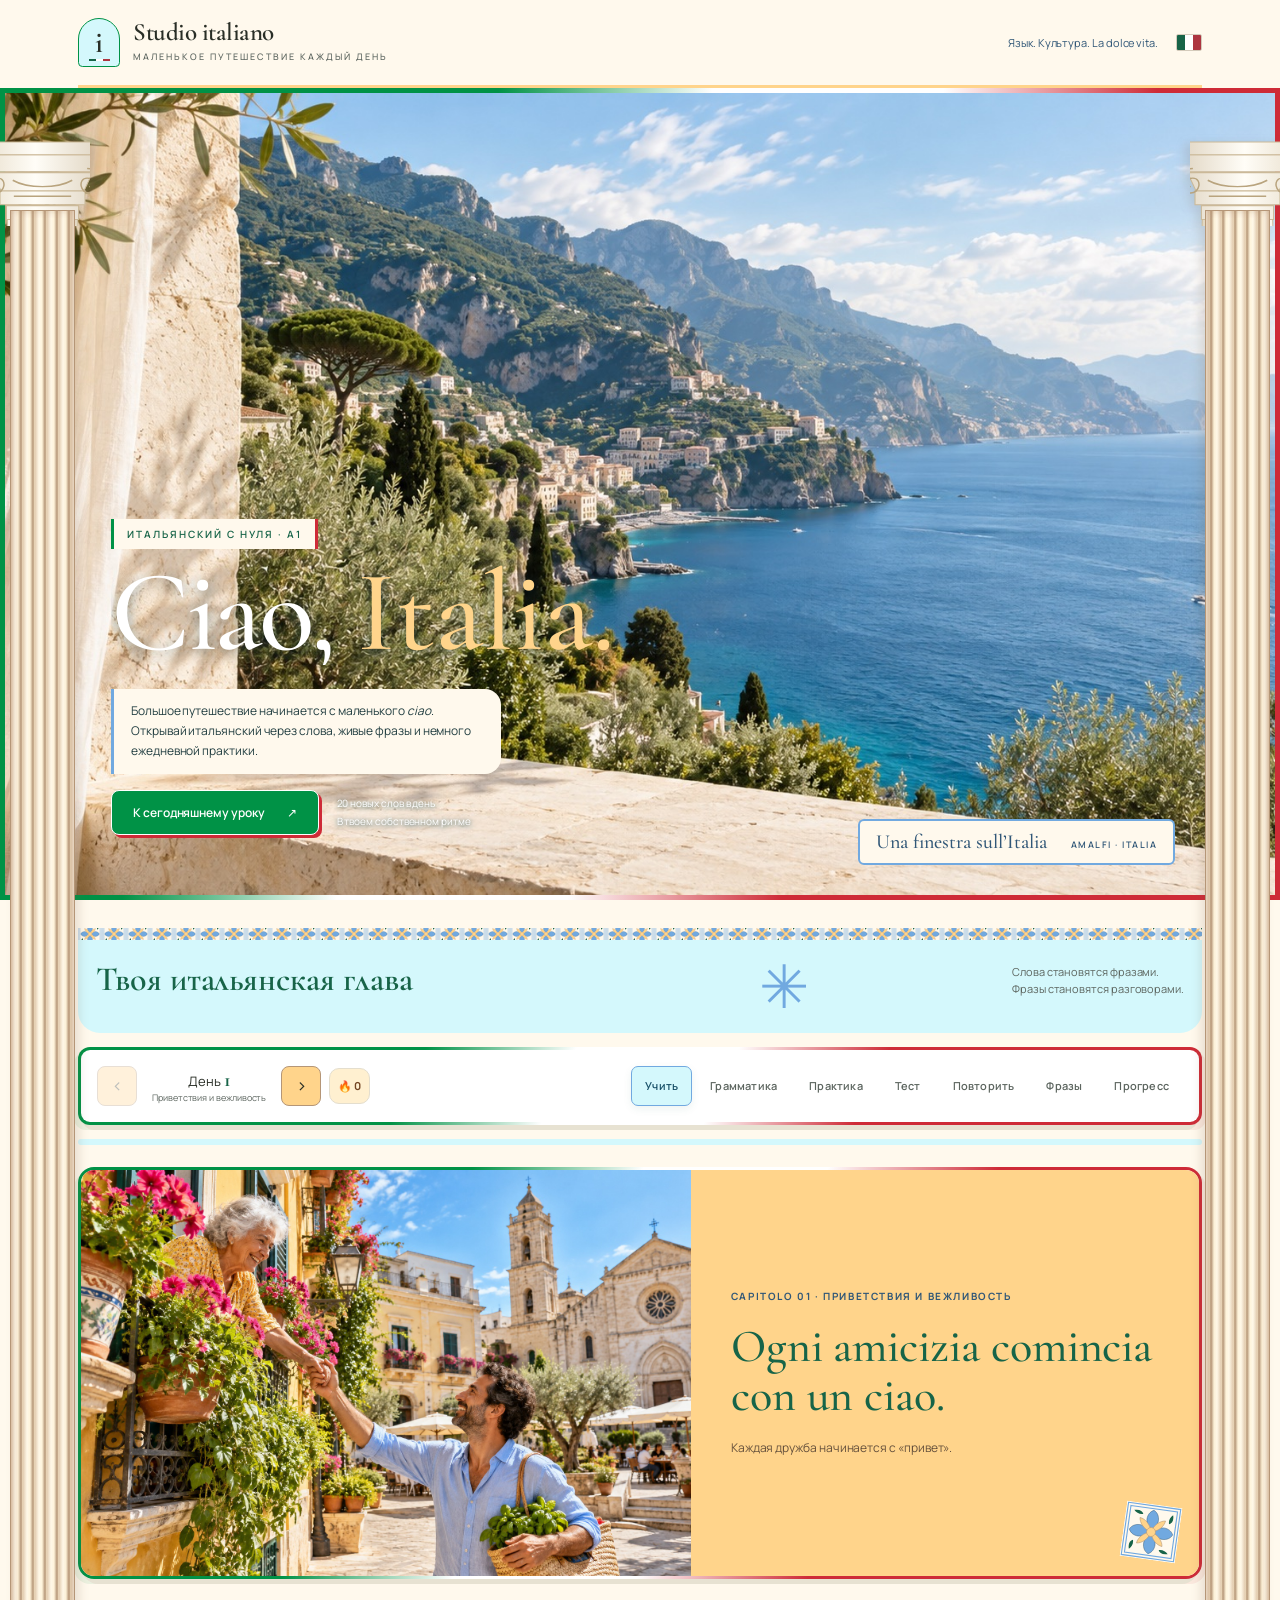
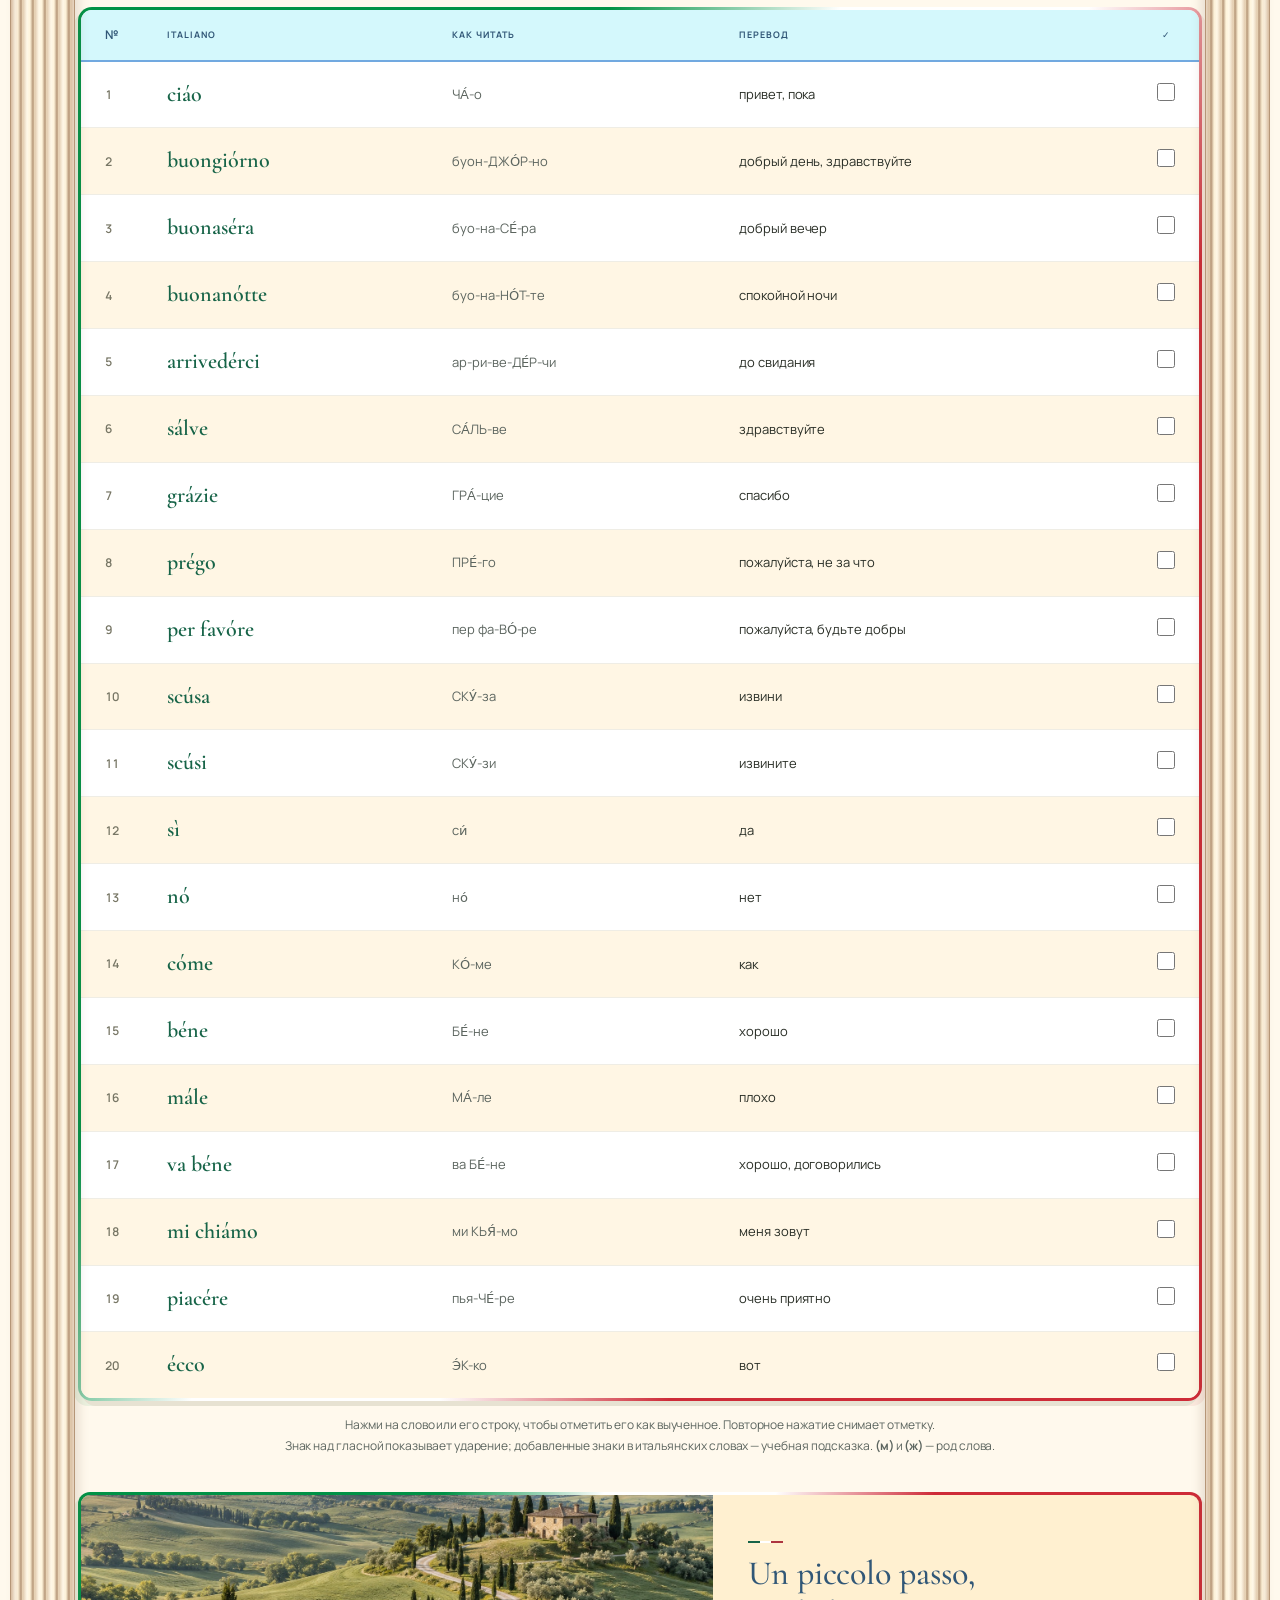
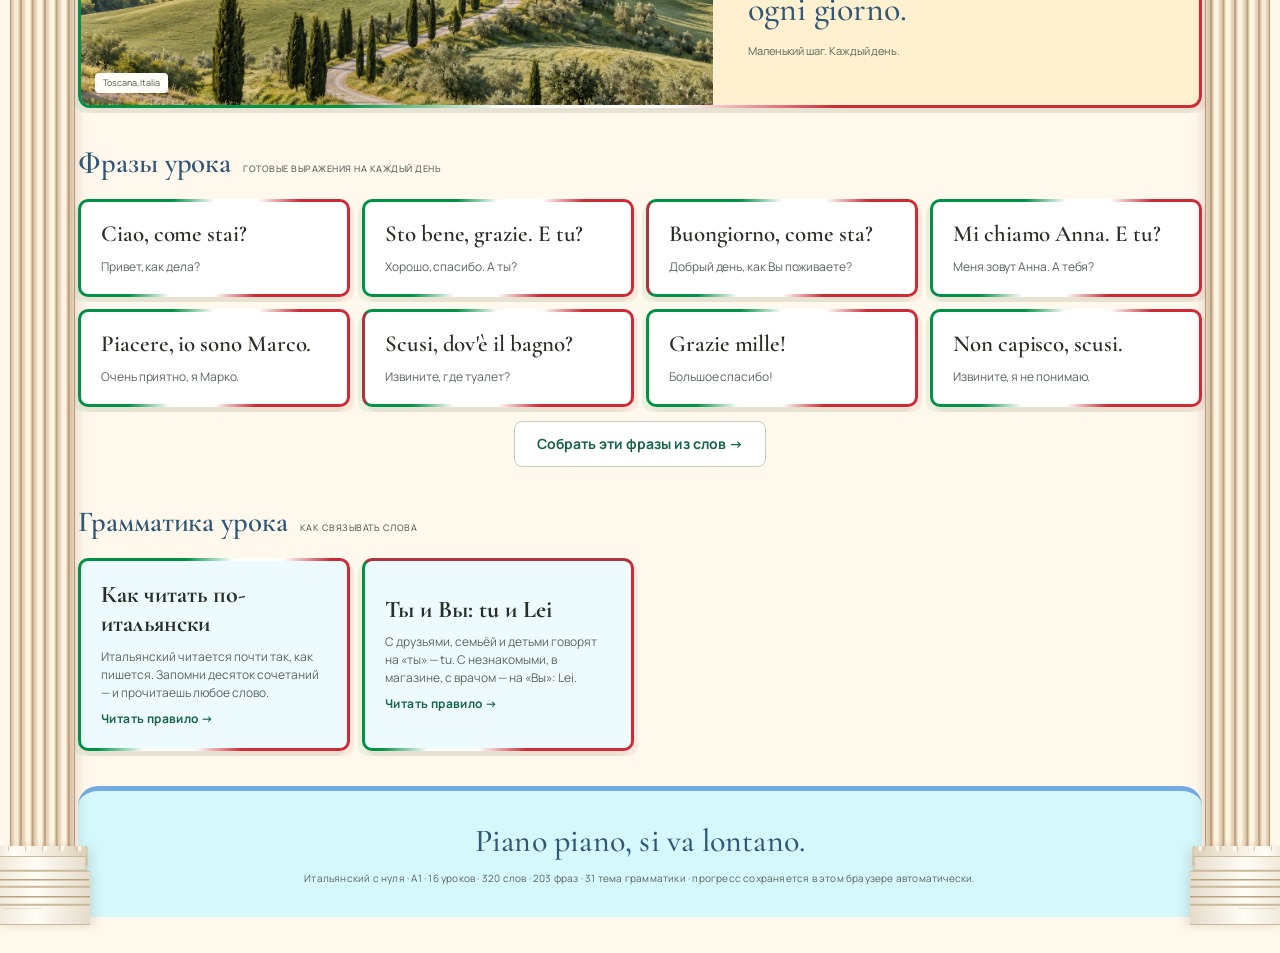
==== commit e1bcddfa: "Итальянский: раздел «Фразы» — 203 фразы в 25 темах, список и карточки, транскрипция Фразы из 16 урок" ====
--- a/italiano/index.html
+++ b/italiano/index.html
@@ -238,6 +238,54 @@
   .fc-progress-row button{background:var(--surface-2);border:1px solid var(--border-strong);color:var(--muted);
     padding:9px 20px;border-radius:10px;cursor:pointer;font-size:13px;font-weight:600;transition:.2s;font-family:var(--font-body)}
   .fc-progress-row button:hover{border-color:var(--accent);color:var(--text);box-shadow:0 0 12px var(--glow-accent)}
+
+  /* PHRASEBOOK (раздел «Фразы») */
+  #phrasebook{display:none}
+  .pb-top{display:flex;gap:12px;align-items:center;flex-wrap:wrap;justify-content:space-between;margin-bottom:14px}
+  .pb-count{font-family:var(--font-display);font-size:14px;color:var(--muted);font-weight:600}
+  .pb-count b{color:var(--accent-bright);font-size:17px}
+  .pb-modes{display:flex;gap:6px}
+  .pb-modes button{background:var(--surface-2);border:1px solid var(--border);color:var(--muted);
+    padding:7px 16px;border-radius:10px;font:inherit;font-size:13px;font-weight:600;cursor:pointer;transition:.2s}
+  .pb-modes button:hover{border-color:var(--border-strong);color:var(--text)}
+  .pb-modes button.active{background:var(--accent-grad);border-color:transparent;color:var(--btn-text)}
+  .pb-search{width:100%;background:var(--surface-2);border:1px solid var(--border-strong);color:var(--text);
+    padding:11px 14px;border-radius:12px;font:inherit;font-size:14px;margin-bottom:12px;outline:none;transition:.2s}
+  .pb-search:focus{border-color:var(--accent);box-shadow:0 0 16px var(--glow-accent)}
+  .pb-cats{display:flex;gap:7px;flex-wrap:wrap;margin-bottom:18px}
+  .pb-cats button{background:transparent;border:1px solid var(--border);color:var(--muted);
+    padding:6px 12px;border-radius:999px;font:inherit;font-size:12.5px;font-weight:600;cursor:pointer;transition:.2s}
+  .pb-cats button:hover{border-color:var(--accent);color:var(--text)}
+  .pb-cats button.active{border-color:var(--accent);color:var(--accent-bright);
+    background:color-mix(in srgb,var(--accent) 14%,transparent)}
+  .pb-cats .pb-n{opacity:.55;font-weight:700;font-size:11px;margin-left:3px}
+  .pb-cats .pb-more{border-style:dashed;color:var(--accent-bright);border-color:var(--border-strong)}
+  .pb-cats .pb-more:hover{border-style:solid}
+  .pb-group{margin-bottom:26px}
+  .pb-group h3{font-family:var(--font-display);font-size:15px;color:var(--accent-bright);
+    margin:0 0 10px;display:flex;align-items:center;gap:10px}
+  .pb-group h3::after{content:'';flex:1;height:1px;background:var(--border)}
+  .pb-list{display:grid;grid-template-columns:1fr;gap:9px}
+  .pb-item{background:var(--surface);border:1px solid var(--border-strong);border-radius:13px;
+    padding:12px 14px;display:flex;align-items:center;gap:12px;cursor:pointer;transition:.2s}
+  .pb-item:hover{border-color:var(--accent);box-shadow:0 0 20px var(--glow-accent)}
+  .pb-item .txt{flex:1;min-width:0}
+  .pb-item .pit{font-family:var(--font-display);font-size:16px;font-weight:700;color:var(--text);line-height:1.35}
+  .pb-item .pipa{font-size:12.5px;font-style:italic;color:var(--muted);margin-top:2px}
+  .pb-item .pru{font-size:13.5px;color:var(--muted);margin-top:3px;line-height:1.45}
+  .pb-item input{width:18px;height:18px;accent-color:var(--good);cursor:pointer;flex-shrink:0}
+  .pb-item.done{background:color-mix(in srgb,var(--good) 6%,var(--surface));border-color:color-mix(in srgb,var(--good) 45%,transparent)}
+  .pb-item.done .pit{color:var(--good)}
+  .pb-empty{text-align:center;color:var(--muted);padding:36px 16px;font-size:14px}
+  .fc-card.pb-card{height:270px}
+  .pb-card .fc-front .fc-word{font-size:26px;line-height:1.3;text-align:center}
+  .pb-card .fc-back .fc-ru{font-size:21px;line-height:1.4;text-align:center}
+  .pb-card .fc-front .fc-ipa{font-size:15px;text-align:center}
+  @media (max-width:600px){
+    .pb-card .fc-front .fc-word{font-size:21px}
+    .pb-card .fc-back .fc-ru{font-size:18px}
+  }
+  @media (min-width:900px){ .pb-list{grid-template-columns:1fr 1fr} }
 
   /* MATCH */
   #match{display:none}
@@ -512,6 +560,7 @@
       <button data-tab="practice">Практика</button>
       <button data-tab="test">Тест</button>
       <button data-tab="review">Повторить<span class="badge" id="srsBadge"></span></button>
+      <button data-tab="phrasebook">Фразы</button>
       <button data-tab="stats">Прогресс</button>
     </div>
   </div>
@@ -629,6 +678,50 @@
         <button class="btn ghost" id="phrSkip">Не знаю</button>
       </div>
       <div class="feedback" id="phrFb"></div>
+    </div>
+  </div>
+
+  <!-- PHRASEBOOK -->
+  <div id="phrasebook" style="display:none">
+    <div class="pb-top">
+      <div class="pb-count" id="pbCount"></div>
+      <div class="pb-modes">
+        <button id="pbModeList" class="active">Список</button>
+        <button id="pbModeCards">Карточки</button>
+      </div>
+    </div>
+    <div id="pbListView">
+      <input type="text" class="pb-search" id="pbSearch" autocomplete="off" placeholder="Поиск по фразе или переводу...">
+      <div class="pb-cats" id="pbCats"></div>
+      <div id="pbBody"></div>
+    </div>
+    <div id="pbCardsView" style="display:none">
+      <div class="fc-dir" role="group" aria-label="Какой стороной показывать карточку"><button type="button" data-dir="fwd">IT → RU</button><button type="button" data-dir="rev">RU → IT</button><button type="button" data-dir="mix">Вперемешку</button></div>
+      <div class="fc-wrap">
+        <div class="fc-card pb-card" id="pbCard">
+          <div class="fc-front">
+            <div class="fc-label">Итальянская фраза</div>
+            <div class="fc-word" id="pbCardIt"></div>
+            <div class="fc-ipa" id="pbCardIpa"></div>
+          </div>
+          <div class="fc-back">
+            <div class="fc-label">Перевод</div>
+            <div class="fc-ru" id="pbCardRu"></div>
+          </div>
+        </div>
+      </div>
+      <div class="fc-hint">Нажми на карточку, чтобы перевернуть</div>
+      <div class="fc-nav">
+        <button id="pbPrev">‹</button>
+        <span class="fc-counter" id="pbCounter">1 / 1</span>
+        <button id="pbNext">›</button>
+      </div>
+      <div class="fc-progress-row">
+        <button id="pbKnow">✓ Знаю</button>
+        <button id="pbSkip">✗ Ещё учу</button>
+        <button id="pbShuffle">⇄ Перемешать</button>
+      </div>
+      <div id="pbCardStatus" style="color:var(--muted);font-size:13px;text-align:center;margin-top:12px"></div>
     </div>
   </div>
 
@@ -666,6 +759,10 @@
     <span id="footer">Итальянский с нуля · A1 · прогресс сохраняется в этом браузере автоматически.</span>
   </footer>
 </div>
+
+<script id="phrasebook-data" type="application/json">
+{"groups":[{"cat":"Приветствия и вежливость","items":[{"it":"Ciao, come stai?","ipa":"ЧА-о, КО-ме СТАЙ?","ru":"Привет, как дела?"},{"it":"Sto bene, grazie. E tu?","ipa":"СТО БЭ-не, ГРА-цие. Э ТУ?","ru":"Хорошо, спасибо. А ты?"},{"it":"Buongiorno, come sta?","ipa":"буон-ДЖОР-но, КО-ме СТА?","ru":"Добрый день, как Вы поживаете?"},{"it":"Mi chiamo Anna. E tu?","ipa":"ми КЬЯ-мо АН-на. Э ТУ?","ru":"Меня зовут Анна. А тебя?"},{"it":"Piacere, io sono Marco.","ipa":"пья-ЧЭ-ре, И-о СО-но МАР-ко.","ru":"Очень приятно, я Марко."},{"it":"Scusi, dov'è il bagno?","ipa":"СКУ-зи, до-ВЭ иль БА-ньо?","ru":"Извините, где туалет?"},{"it":"Grazie mille!","ipa":"ГРА-цие МИЛ-ле!","ru":"Большое спасибо!"},{"it":"Non capisco, scusi.","ipa":"нон ка-ПИ-ско, СКУ-зи.","ru":"Извините, я не понимаю."}]},{"cat":"Люди и семья","items":[{"it":"Questa è mia madre.","ipa":"КУЭ-ста Э МИ-а МА-дре.","ru":"Это моя мама."},{"it":"Ho un fratello e una sorella.","ipa":"О ун фра-ТЭЛ-ло э У-на со-РЭЛ-ла.","ru":"У меня есть брат и сестра."},{"it":"Mio padre si chiama Paolo.","ipa":"МИ-о ПА-дре си КЬЯ-ма ПА-о-ло.","ru":"Моего отца зовут Паоло."},{"it":"La mia famiglia è piccola.","ipa":"ла МИ-а фа-МИ-лья Э ПИК-ко-ла.","ru":"Моя семья маленькая."},{"it":"Hai figli?","ipa":"АЙ ФИ-льи?","ru":"У тебя есть дети?"},{"it":"Ho due figli.","ipa":"О ДУ-е ФИ-льи.","ru":"У меня двое детей."},{"it":"Marco è un mio amico.","ipa":"МАР-ко Э ун МИ-о а-МИ-ко.","ru":"Марко — мой друг."},{"it":"Come si chiama tua moglie?","ipa":"КО-ме си КЬЯ-ма ТУ-а МО-лье?","ru":"Как зовут твою жену?"}]},{"cat":"Еда и напитки","items":[{"it":"Un caffè, per favore.","ipa":"ун каф-ФЭ, пер фа-ВО-ре.","ru":"Кофе, пожалуйста."},{"it":"Mi piace la pizza.","ipa":"ми ПЬЯ-че ла ПИ-цца.","ru":"Мне нравится пицца."},{"it":"Non mangio carne.","ipa":"нон МАН-джо КАР-не.","ru":"Я не ем мясо."},{"it":"Vorrei un bicchiere d'acqua.","ipa":"вор-РЭЙ ун бик-КЬЭ-ре ДАК-куа.","ru":"Я хотел бы стакан воды."},{"it":"Il pesce è fresco?","ipa":"иль ПЭ-ше Э ФРЭ-ско?","ru":"Рыба свежая?"},{"it":"Facciamo colazione insieme?","ipa":"фач-ЧА-мо ко-ла-ЦИО-не ин-СЬЭ-ме?","ru":"Позавтракаем вместе?"},{"it":"Che cosa mangi a pranzo?","ipa":"ке КО-за МАН-джи а ПРАН-цо?","ru":"Что ты ешь на обед?"},{"it":"Un tè senza zucchero.","ipa":"ун ТЭ СЭН-ца ЦУК-ке-ро.","ru":"Чай без сахара."}]},{"cat":"Город, дом и дорога","items":[{"it":"Dov'è la stazione?","ipa":"до-ВЭ ла ста-ЦИО-не?","ru":"Где вокзал?"},{"it":"La piazza è a destra.","ipa":"ла ПЬЯ-цца Э а ДЭ-стра.","ru":"Площадь справа."},{"it":"Gira a sinistra.","ipa":"ДЖИ-ра а си-НИ-стра.","ru":"Поверни налево."},{"it":"C'è un albergo qui vicino?","ipa":"ЧЭ ун аль-БЭР-го куи ви-ЧИ-но?","ru":"Здесь рядом есть гостиница?"},{"it":"Vorrei una camera per due.","ipa":"вор-РЭЙ У-на КА-ме-ра пер ДУ-е.","ru":"Я хотел бы номер на двоих."},{"it":"Un biglietto per Roma, per favore.","ipa":"ун би-ЛЬЕТ-то пер РО-ма, пер фа-ВО-ре.","ru":"Один билет до Рима, пожалуйста."},{"it":"Il negozio è chiuso.","ipa":"иль не-ГО-цио Э КЬЮ-зо.","ru":"Магазин закрыт."},{"it":"Abito in una piccola città.","ipa":"А-би-то ин У-на ПИК-ко-ла чит-ТА.","ru":"Я живу в маленьком городе."}]},{"cat":"Базовые слова и глаголы","items":[{"it":"Sono di Mosca.","ipa":"СО-но ди МО-ска.","ru":"Я из Москвы."},{"it":"Hai tempo oggi?","ipa":"АЙ ТЭМ-по ОД-джи?","ru":"У тебя есть время сегодня?"},{"it":"Che cosa fai domani?","ipa":"ке КО-за ФАЙ до-МА-ни?","ru":"Что ты делаешь завтра?"},{"it":"Domani vado a Roma.","ipa":"до-МА-ни ВА-до а РО-ма.","ru":"Завтра я еду в Рим."},{"it":"Voglio bere un caffè.","ipa":"ВО-льо БЭ-ре ун каф-ФЭ.","ru":"Я хочу выпить кофе."},{"it":"Posso parlare italiano?","ipa":"ПОС-со пар-ЛА-ре и-та-ЛЬЯ-но?","ru":"Можно говорить по-итальянски?"},{"it":"Non capisco bene.","ipa":"нон ка-ПИ-ско БЭ-не.","ru":"Я плохо понимаю."},{"it":"La casa è molto bella.","ipa":"ла КА-за Э МОЛ-то БЭЛ-ла.","ru":"Дом очень красивый."}]},{"cat":"Я, ты, мы: местоимения и связки","items":[{"it":"Chi è lui?","ipa":"КИ Э ЛУЙ?","ru":"Кто он?"},{"it":"Noi siamo amici.","ipa":"НОЙ СЬЯ-мо а-МИ-чи.","ru":"Мы друзья."},{"it":"Anche io parlo italiano.","ipa":"АН-ке И-о ПАР-ло и-та-ЛЬЯ-но.","ru":"Я тоже говорю по-итальянски."},{"it":"Che cosa è questo?","ipa":"ке КО-за Э КУЭ-сто?","ru":"Что это?"},{"it":"Perché non vieni con noi?","ipa":"пер-КЭ нон ВЬЭ-ни кон НОЙ?","ru":"Почему ты не идёшь с нами?"},{"it":"Quando torni?","ipa":"КУАН-до ТОР-ни?","ru":"Когда ты вернёшься?"},{"it":"Io sono qui, ma lui no.","ipa":"И-о СО-но КУИ, ма ЛУЙ НО.","ru":"Я здесь, а он нет."},{"it":"Lei parla russo?","ipa":"ЛЭЙ ПАР-ла РУС-со?","ru":"Вы говорите по-русски?"}]},{"cat":"Числа и время","items":[{"it":"Che ore sono?","ipa":"ке О-ре СО-но?","ru":"Который час?"},{"it":"Sono le tre.","ipa":"СО-но ле ТРЭ.","ru":"Три часа."},{"it":"È l'una.","ipa":"Э ЛУ-на.","ru":"Час дня."},{"it":"Sono le otto e mezzo.","ipa":"СО-но ле ОТ-то э МЭД-дзо.","ru":"Половина девятого."},{"it":"A che ora parte il treno?","ipa":"а ке О-ра ПАР-те иль ТРЭ-но?","ru":"Во сколько отправляется поезд?"},{"it":"Alle nove di sera.","ipa":"АЛ-ле НО-ве ди СЭ-ра.","ru":"В девять вечера."},{"it":"Ho venti anni.","ipa":"О ВЭН-ти АН-ни.","ru":"Мне двадцать лет."},{"it":"Un momento, per favore.","ipa":"ун мо-МЭН-то, пер фа-ВО-ре.","ru":"Минутку, пожалуйста."}]},{"cat":"Работа, учёба, страны","items":[{"it":"Che lavoro fai?","ipa":"ке ла-ВО-ро ФАЙ?","ru":"Кем ты работаешь?"},{"it":"Faccio l'insegnante.","ipa":"ФАЧ-чо лин-се-НЬЯН-те.","ru":"Я работаю учителем."},{"it":"Dove lavori?","ipa":"ДО-ве ла-ВО-ри?","ru":"Где ты работаешь?"},{"it":"Lavoro in un ufficio.","ipa":"ла-ВО-ро ин ун уф-ФИ-чо.","ru":"Я работаю в офисе."},{"it":"Studio l'italiano.","ipa":"СТУ-дио ли-та-ЛЬЯ-но.","ru":"Я учу итальянский."},{"it":"Di dove sei?","ipa":"ди ДО-ве СЭЙ?","ru":"Откуда ты?"},{"it":"Sono russa.","ipa":"СО-но РУС-са.","ru":"Я русская."},{"it":"Abito a Mosca.","ipa":"А-би-то а МО-ска.","ru":"Я живу в Москве."}]},{"cat":"Дни недели и времена года","items":[{"it":"Oggi è lunedì.","ipa":"ОД-джи Э лу-не-ДИ.","ru":"Сегодня понедельник."},{"it":"Ci vediamo sabato!","ipa":"чи ве-ДЬЯ-мо СА-ба-то!","ru":"Увидимся в субботу!"},{"it":"Il sabato non lavoro.","ipa":"иль СА-ба-то нон ла-ВО-ро.","ru":"По субботам я не работаю."},{"it":"Che cosa fai il fine settimana?","ipa":"ке КО-за ФАЙ иль ФИ-не сет-ти-МА-на?","ru":"Что ты делаешь на выходных?"},{"it":"Il mio compleanno è in estate.","ipa":"иль МИ-о ком-пле-АН-но Э ин э-СТА-те.","ru":"Мой день рождения летом."},{"it":"D'estate vado sempre al mare.","ipa":"дэ-СТА-те ВА-до СЭМ-пре аль МА-ре.","ru":"Летом я всегда езжу на море."},{"it":"Non lavoro mai la domenica.","ipa":"нон ла-ВО-ро МАЙ ла до-МЭ-ни-ка.","ru":"Я никогда не работаю по воскресеньям."},{"it":"Tanti auguri!","ipa":"ТАН-ти ау-ГУ-ри!","ru":"Поздравляю!"}]},{"cat":"В кафе и ресторане","items":[{"it":"Avete un tavolo libero?","ipa":"а-ВЭ-те ун ТА-во-ло ЛИ-бе-ро?","ru":"У вас есть свободный столик?"},{"it":"Vorrei ordinare.","ipa":"вор-РЭЙ ор-ди-НА-ре.","ru":"Я хотел бы заказать."},{"it":"Posso vedere il menù?","ipa":"ПОС-со ве-ДЭ-ре иль ме-НУ?","ru":"Можно посмотреть меню?"},{"it":"Per me, la pasta.","ipa":"пер МЭ, ла ПА-ста.","ru":"Мне пасту."},{"it":"Da bere, un bicchiere di vino rosso.","ipa":"да БЭ-ре, ун бик-КЬЭ-ре ди ВИ-но РОС-со.","ru":"Из напитков — бокал красного вина."},{"it":"Mi porta il conto, per favore?","ipa":"ми ПОР-та иль КОН-то, пер фа-ВО-ре?","ru":"Принесите, пожалуйста, счёт."},{"it":"È tutto buonissimo!","ipa":"Э ТУТ-то буо-НИС-си-мо!","ru":"Всё очень вкусно!"},{"it":"Posso pagare con la carta?","ipa":"ПОС-со па-ГА-ре кон ла КАР-та?","ru":"Можно заплатить картой?"}]},{"cat":"Свободное время","items":[{"it":"Che cosa ti piace fare?","ipa":"ке КО-за ти ПЬЯ-че ФА-ре?","ru":"Что ты любишь делать?"},{"it":"Mi piace leggere.","ipa":"ми ПЬЯ-че ЛЭД-дже-ре.","ru":"Я люблю читать."},{"it":"Non mi piace il calcio.","ipa":"нон ми ПЬЯ-че иль КАЛ-чо.","ru":"Я не люблю футбол."},{"it":"Mi piacciono i film italiani.","ipa":"ми ПЬЯЧ-чо-но и ФИЛЬМ и-та-ЛЬЯ-ни.","ru":"Мне нравятся итальянские фильмы."},{"it":"Giochi a calcio?","ipa":"ДЖО-ки а КАЛ-чо?","ru":"Ты играешь в футбол?"},{"it":"Andiamo al cinema stasera?","ipa":"ан-ДЬЯ-мо аль ЧИ-не-ма ста-СЭ-ра?","ru":"Пойдём сегодня вечером в кино?"},{"it":"Esco con gli amici.","ipa":"Э-ско кон ли а-МИ-чи.","ru":"Я гуляю с друзьями."},{"it":"Ti piace ballare?","ipa":"ти ПЬЯ-че бал-ЛА-ре?","ru":"Ты любишь танцевать?"}]},{"cat":"Дом и квартира","items":[{"it":"Abito in un appartamento.","ipa":"А-би-то ин ун ап-пар-та-МЭН-то.","ru":"Я живу в квартире."},{"it":"La mia casa ha tre camere.","ipa":"ла МИ-а КА-за А трэ КА-ме-ре.","ru":"В моём доме три комнаты."},{"it":"C'è un giardino?","ipa":"ЧЭ ун джар-ДИ-но?","ru":"Есть сад?"},{"it":"La cucina è piccola ma bella.","ipa":"ла ку-ЧИ-на Э ПИК-ко-ла ма БЭЛ-ла.","ru":"Кухня маленькая, но красивая."},{"it":"Dove sono le chiavi?","ipa":"ДО-ве СО-но ле КЬЯ-ви?","ru":"Где ключи?"},{"it":"Abito al secondo piano.","ipa":"А-би-то аль се-КОН-до ПЬЯ-но.","ru":"Я живу на втором этаже."},{"it":"Il mercato è vicino a casa.","ipa":"иль мер-КА-то Э ви-ЧИ-но а КА-за.","ru":"Рынок рядом с домом."},{"it":"L'affitto è troppo caro.","ipa":"лаф-ФИТ-то Э ТРОП-по КА-ро.","ru":"Аренда слишком дорогая."}]},{"cat":"Одежда, цвета, покупки","items":[{"it":"Quanto costa?","ipa":"КУАН-то КО-ста?","ru":"Сколько стоит?"},{"it":"Quanto costano le scarpe?","ipa":"КУАН-то КО-ста-но ле СКАР-пе?","ru":"Сколько стоят туфли?"},{"it":"Posso provare?","ipa":"ПОС-со про-ВА-ре?","ru":"Можно примерить?"},{"it":"Avete una taglia più grande?","ipa":"а-ВЭ-те У-на ТА-лья пью ГРАН-де?","ru":"У вас есть размер побольше?"},{"it":"È troppo caro.","ipa":"Э ТРОП-по КА-ро.","ru":"Это слишком дорого."},{"it":"Vorrei una maglietta bianca.","ipa":"вор-РЭЙ У-на ма-ЛЬЕТ-та БЬЯН-ка.","ru":"Я хотел бы белую футболку."},{"it":"Il rosso è il mio colore preferito.","ipa":"иль РОС-со Э иль МИ-о ко-ЛО-ре пре-фе-РИ-то.","ru":"Красный — мой любимый цвет."},{"it":"Prendo questa giacca.","ipa":"ПРЭН-до КУЭ-ста ДЖАК-ка.","ru":"Я беру эту куртку."}]},{"cat":"Погода и путешествия","items":[{"it":"Che tempo fa?","ipa":"ке ТЭМ-по ФА?","ru":"Какая погода?"},{"it":"Fa caldo.","ipa":"фа КАЛЬ-до.","ru":"Жарко."},{"it":"Fa freddo.","ipa":"фа ФРЭД-до.","ru":"Холодно."},{"it":"Oggi piove.","ipa":"ОД-джи ПЬО-ве.","ru":"Сегодня идёт дождь."},{"it":"C'è il sole.","ipa":"ЧЭ иль СО-ле.","ru":"Светит солнце."},{"it":"Dove vai in vacanza?","ipa":"ДО-ве ВАЙ ин ва-КАН-ца?","ru":"Куда ты едешь в отпуск?"},{"it":"Quando parte l'aereo?","ipa":"КУАН-до ПАР-те ла-Э-ре-о?","ru":"Когда вылетает самолёт?"},{"it":"Torno a casa domani.","ipa":"ТОР-но а КА-за до-МА-ни.","ru":"Я вернусь домой завтра."}]},{"cat":"Тело и здоровье","items":[{"it":"Non sto bene.","ipa":"нон СТО БЭ-не.","ru":"Я плохо себя чувствую."},{"it":"Mi fa male la testa.","ipa":"ми фа МА-ле ла ТЭ-ста.","ru":"У меня болит голова."},{"it":"Ho mal di pancia.","ipa":"О маль ди ПАН-ча.","ru":"У меня болит живот."},{"it":"Ho la febbre.","ipa":"О ла ФЭБ-бре.","ru":"У меня температура."},{"it":"Ho bisogno di un medico.","ipa":"О би-ЗО-нью ди ун МЭ-ди-ко.","ru":"Мне нужен врач."},{"it":"Dov'è una farmacia?","ipa":"до-ВЭ У-на фар-ма-ЧИ-а?","ru":"Где тут аптека?"},{"it":"Sono molto stanco.","ipa":"СО-но МОЛ-то СТАН-ко.","ru":"Я очень устал."},{"it":"Mi fanno male i piedi.","ipa":"ми ФАН-но МА-ле и ПЬЭ-ди.","ru":"У меня болят ноги."}]},{"cat":"Главные глаголы","items":[{"it":"Non lo so.","ipa":"нон ло СО.","ru":"Я не знаю."},{"it":"Conosci Marco?","ipa":"ко-НО-ши МАР-ко?","ru":"Ты знаешь Марко?"},{"it":"Vieni con me?","ipa":"ВЬЭ-ни кон МЭ?","ru":"Пойдёшь со мной?"},{"it":"Che cosa prendi?","ipa":"ке КО-за ПРЭН-ди?","ru":"Что ты будешь?"},{"it":"Ci vediamo domani!","ipa":"чи ве-ДЬЯ-мо до-МА-ни!","ru":"Увидимся завтра!"},{"it":"Cerco la stazione.","ipa":"ЧЭР-ко ла ста-ЦИО-не.","ru":"Я ищу вокзал."},{"it":"Ti aspetto al bar.","ipa":"ти а-СПЭТ-то аль БАР.","ru":"Жду тебя в баре."},{"it":"Ieri ho visto un film.","ipa":"ЙЭ-ри О ВИ-сто ун ФИЛЬМ.","ru":"Вчера я посмотрел фильм."},{"it":"Ieri sono andato al mare.","ipa":"ЙЭ-ри СО-но ан-ДА-то аль МА-ре.","ru":"Вчера я ездил на море."}]},{"cat":"Знакомство и общение","items":[{"it":"Parli inglese?","ipa":"ПАР-ли ин-ГЛЭ-зе?","ru":"Ты говоришь по-английски?"},{"it":"Può parlare più lentamente?","ipa":"пу-О пар-ЛА-ре пью лен-та-МЭН-те?","ru":"Можете говорить помедленнее?"},{"it":"Può ripetere, per favore?","ipa":"пу-О ри-ПЭ-те-ре, пер фа-ВО-ре?","ru":"Можете повторить, пожалуйста?"},{"it":"Come si dice «grazie» in russo?","ipa":"КО-ме си ДИ-че «ГРА-цие» ин РУС-со?","ru":"Как будет «grazie» по-русски?"},{"it":"Che cosa significa?","ipa":"ке КО-за си-НЬИ-фи-ка?","ru":"Что это значит?"},{"it":"Non parlo bene italiano.","ipa":"нон ПАР-ло БЭ-не и-та-ЛЬЯ-но.","ru":"Я плохо говорю по-итальянски."},{"it":"Sono qui da una settimana.","ipa":"СО-но КУИ да У-на сет-ти-МА-на.","ru":"Я здесь уже неделю."},{"it":"Sono in Italia per studiare.","ipa":"СО-но ин и-ТА-лья пер сту-ДЬЯ-ре.","ru":"Я в Италии, чтобы учиться."}]},{"cat":"Помощь и просьбы","items":[{"it":"Mi può aiutare, per favore?","ipa":"ми пу-О а-ю-ТА-ре, пер фа-ВО-ре?","ru":"Можете мне помочь, пожалуйста?"},{"it":"Ho un problema.","ipa":"О ун про-БЛЭ-ма.","ru":"У меня проблема."},{"it":"Ho perso il telefono.","ipa":"О ПЭР-со иль те-ЛЭ-фо-но.","ru":"Я потерял телефон."},{"it":"Può scrivere l'indirizzo?","ipa":"пу-О СКРИ-ве-ре лин-ди-РИЦ-цо?","ru":"Можете написать адрес?"},{"it":"Dov'è la polizia?","ipa":"до-ВЭ ла по-ли-ЦИ-а?","ru":"Где полиция?"},{"it":"Chiami un'ambulanza!","ipa":"КЬЯ-ми ун-ам-бу-ЛАН-ца!","ru":"Вызовите скорую!"},{"it":"Attenzione!","ipa":"ат-тен-ЦИО-не!","ru":"Осторожно!"},{"it":"Non fa niente.","ipa":"нон фа НЬЭН-те.","ru":"Ничего страшного."}]},{"cat":"Транспорт и ориентирование","items":[{"it":"Come arrivo in centro?","ipa":"КО-ме ар-РИ-во ин ЧЭН-тро?","ru":"Как добраться до центра?"},{"it":"Dov'è la fermata dell'autobus?","ipa":"до-ВЭ ла фер-МА-та дель-АУ-то-бус?","ru":"Где остановка автобуса?"},{"it":"Quanto costa il biglietto?","ipa":"КУАН-то КО-ста иль би-ЛЬЕТ-то?","ru":"Сколько стоит билет?"},{"it":"Questo treno va a Milano?","ipa":"КУЭ-сто ТРЭ-но ВА а ми-ЛА-но?","ru":"Этот поезд идёт в Милан?"},{"it":"Da che binario parte?","ipa":"да ке би-НА-рио ПАР-те?","ru":"С какой платформы отправляется?"},{"it":"Scendo alla prossima fermata.","ipa":"ШЭН-до АЛ-ла ПРОС-си-ма фер-МА-та.","ru":"Я выхожу на следующей остановке."},{"it":"È lontano da qui?","ipa":"Э лон-ТА-но да КУИ?","ru":"Это далеко отсюда?"},{"it":"Vado a piedi.","ipa":"ВА-до а ПЬЭ-ди.","ru":"Я иду пешком."}]},{"cat":"В гостинице","items":[{"it":"Ho una prenotazione a nome Ivanov.","ipa":"О У-на пре-но-та-ЦИО-не а НО-ме и-ВА-нов.","ru":"У меня бронь на имя Иванов."},{"it":"A che ora è la colazione?","ipa":"а ке О-ра Э ла ко-ла-ЦИО-не?","ru":"Во сколько завтрак?"},{"it":"Il wifi funziona?","ipa":"иль ВАЙ-фай фун-ЦИО-на?","ru":"Wi-Fi работает?"},{"it":"Qual è la password del wifi?","ipa":"куаль Э ла ПАС-сворд дэль ВАЙ-фай?","ru":"Какой пароль от Wi-Fi?"},{"it":"Vorrei fare il check-out.","ipa":"вор-РЭЙ ФА-ре иль чек-АУТ.","ru":"Я хотел бы выписаться."},{"it":"Non c'è l'acqua calda.","ipa":"нон ЧЭ ЛАК-куа КАЛЬ-да.","ru":"Нет горячей воды."},{"it":"C'è l'aria condizionata?","ipa":"ЧЭ ЛА-рья кон-ди-цио-НА-та?","ru":"Есть кондиционер?"},{"it":"Posso lasciare la valigia qui?","ipa":"ПОС-со лаш-ША-ре ла ва-ЛИ-джа КУИ?","ru":"Можно оставить чемодан здесь?"}]},{"cat":"Магазин и деньги","items":[{"it":"Posso pagare in contanti?","ipa":"ПОС-со па-ГА-ре ин кон-ТАН-ти?","ru":"Можно заплатить наличными?"},{"it":"Ha un sacchetto?","ipa":"А ун сак-КЕТ-то?","ru":"У вас есть пакет?"},{"it":"Ho bisogno di una ricevuta.","ipa":"О би-ЗО-нью ди У-на ри-че-ВУ-та.","ru":"Мне нужен чек."},{"it":"Dov'è il supermercato?","ipa":"до-ВЭ иль су-пер-мер-КА-то?","ru":"Где супермаркет?"},{"it":"A che ora aprite?","ipa":"а ке О-ра а-ПРИ-те?","ru":"Во сколько вы открываетесь?"},{"it":"A che ora chiudete?","ipa":"а ке О-ра кьу-ДЭ-те?","ru":"Во сколько вы закрываетесь?"},{"it":"Vorrei un chilo di mele.","ipa":"вор-РЭЙ ун КИ-ло ди МЭ-ле.","ru":"Мне килограмм яблок."},{"it":"Basta così, grazie.","ipa":"БА-ста ко-ЗИ, ГРА-цие.","ru":"Хватит, спасибо."}]},{"cat":"Документы и учёба в Италии","items":[{"it":"Sono uno studente russo.","ipa":"СО-но У-но сту-ДЭН-те РУС-со.","ru":"Я русский студент."},{"it":"Vorrei iscrivermi all'università.","ipa":"вор-РЭЙ и-СКРИ-вер-ми аль-лу-ни-вер-си-ТА.","ru":"Я хотел бы поступить в университет."},{"it":"Ho il passaporto con me.","ipa":"О иль пас-са-ПОР-то кон МЭ.","ru":"Паспорт у меня с собой."},{"it":"Dove posso fare il permesso di soggiorno?","ipa":"ДО-ве ПОС-со ФА-ре иль пер-МЭС-со ди сод-ДЖОР-но?","ru":"Где можно оформить вид на жительство?"},{"it":"Ho un appuntamento alle dieci.","ipa":"О ун ап-пун-та-МЭН-то АЛ-ле ДЬЭ-чи.","ru":"У меня встреча в десять."},{"it":"Devo compilare questo modulo?","ipa":"ДЭ-во ком-пи-ЛА-ре КУЭ-сто МО-ду-ло?","ru":"Мне нужно заполнить эту форму?"},{"it":"Quanto costa il corso?","ipa":"КУАН-то КО-ста иль КОР-со?","ru":"Сколько стоит курс?"},{"it":"Studio per l'esame di italiano.","ipa":"СТУ-дио пер лэ-ЗА-ме ди и-та-ЛЬЯ-но.","ru":"Я готовлюсь к экзамену по итальянскому."}]},{"cat":"Эмоции и состояния","items":[{"it":"Sono contento.","ipa":"СО-но кон-ТЭН-то.","ru":"Я доволен."},{"it":"Sono felice di essere qui.","ipa":"СО-но фе-ЛИ-че ди ЭС-се-ре КУИ.","ru":"Я рад быть здесь."},{"it":"Ho fame.","ipa":"О ФА-ме.","ru":"Я голоден."},{"it":"Ho sete.","ipa":"О СЭ-те.","ru":"Я хочу пить."},{"it":"Ho sonno.","ipa":"О СОН-но.","ru":"Хочу спать."},{"it":"Ho paura.","ipa":"О па-У-ра.","ru":"Мне страшно."},{"it":"Che bello!","ipa":"ке БЭЛ-ло!","ru":"Как красиво!"},{"it":"Mi dispiace.","ipa":"ми ди-СПЬЯ-че.","ru":"Мне жаль."}]},{"cat":"Телефон и встречи","items":[{"it":"Qual è il tuo numero di telefono?","ipa":"куаль Э иль ТУ-о НУ-ме-ро ди те-ЛЭ-фо-но?","ru":"Какой у тебя номер телефона?"},{"it":"Ti mando un messaggio.","ipa":"ти МАН-до ун мес-САД-джо.","ru":"Я отправлю тебе сообщение."},{"it":"Pronto, chi parla?","ipa":"ПРОН-то, КИ ПАР-ла?","ru":"Алло, кто говорит?"},{"it":"Sono in ritardo.","ipa":"СО-но ин ри-ТАР-до.","ru":"Я опаздываю."},{"it":"Arrivo tra dieci minuti.","ipa":"ар-РИ-во тра ДЬЭ-чи МИ-ну-ти.","ru":"Буду через десять минут."},{"it":"Sono già arrivato.","ipa":"СО-но ДЖА ар-ри-ВА-то.","ru":"Я уже приехал."},{"it":"Scrivimi quando arrivi.","ipa":"СКРИ-ви-ми КУАН-до ар-РИ-ви.","ru":"Напиши, когда приедешь."},{"it":"A dopo!","ipa":"а ДО-по!","ru":"Пока, до скорого!"}]},{"cat":"Короткие реплики","items":[{"it":"Certo!","ipa":"ЧЭР-то!","ru":"Конечно!"},{"it":"Va bene.","ipa":"ва БЭ-не.","ru":"Хорошо, ладно."},{"it":"Forse.","ipa":"ФОР-се.","ru":"Может быть."},{"it":"Davvero?","ipa":"дав-ВЭ-ро?","ru":"Правда?"},{"it":"Non importa.","ipa":"нон им-ПОР-та.","ru":"Неважно."},{"it":"Magari!","ipa":"ма-ГА-ри!","ru":"Если бы! Хорошо бы!"},{"it":"Che peccato!","ipa":"ке пек-КА-то!","ru":"Как жаль!"},{"it":"Congratulazioni!","ipa":"кон-гра-ту-ла-ЦИО-ни!","ru":"Поздравляю!"},{"it":"Buon appetito!","ipa":"буон ап-пе-ТИ-то!","ru":"Приятного аппетита!"},{"it":"In bocca al lupo!","ipa":"ин БОК-ка аль ЛУ-по!","ru":"Ни пуха ни пера!"}]}]}
+</script>
 
 <script src="assets/pronunciation.js?v=stress-1"></script>
 <script id="vocab" type="application/json">
@@ -1297,6 +1394,7 @@
   const lastTest = store.history.length ? store.history[store.history.length-1] : null;
   document.getElementById('statCards').innerHTML =
     '<div class="stat-card"><div class="k">Выучено</div><div class="v" style="color:var(--good)">'+learnedTotal+'</div><div class="s">из '+TOTAL_WORDS+' слов</div></div>'+
+    '<div class="stat-card"><div class="k">Фразы</div><div class="v" style="color:var(--accent-2)">'+store.pb.learned.filter(k=>PB_ALL.some(p=>p.it===k)).length+'</div><div class="s">из '+PB_TOTAL+' фраз</div></div>'+
     '<div class="stat-card"><div class="k">Серия</div><div class="v">🔥 '+(alive?s.count:0)+'</div><div class="s">дней подряд</div></div>'+
     '<div class="stat-card"><div class="k">На повторении</div><div class="v" style="color:var(--bad)">'+dueN+'</div><div class="s">слов ждут сегодня</div></div>'+
     '<div class="stat-card"><div class="k">Последний тест</div><div class="v">'+(lastTest?lastTest.c+'/'+lastTest.t:'—')+'</div><div class="s">'+(lastTest?('день '+lastTest.day):'ещё не было')+'</div></div>';
@@ -1417,7 +1515,7 @@
 }
 
 function renderFooter(){
-  const nw = TOTAL_WORDS, np = LESSONS.reduce((s,L)=>s+L.phrases.length,0);
+  const nw = TOTAL_WORDS, np = PB_TOTAL;
   document.getElementById('footer').textContent =
     'Итальянский с нуля · A1 · '+LESSONS.length+' уроков · '+nw+' слов · '+np+' фраз · '+GRAMMAR.length+
     ' '+plural(GRAMMAR.length,'тема','темы','тем')+' грамматики · прогресс сохраняется в этом браузере автоматически.';
@@ -1833,10 +1931,164 @@
   });
 }
 
+/* ================= РАЗГОВОРНИК («Фразы») ================= */
+const PB_GROUPS = JSON.parse(document.getElementById('phrasebook-data').textContent).groups;
+const PB_ALL = PB_GROUPS.flatMap(g => g.items.map(it => ({...it, cat:g.cat})));
+const PB_TOTAL = PB_ALL.length;
+store.pb ||= {learned:[]};
+if(!Array.isArray(store.pb.learned)) store.pb.learned = [];
+
+let pbFilter = 'all', pbQuery = '', pbView = 'list';
+let pbCards = { items:[], idx:0 };
+
+function pbEsc(s){
+  return String(s).replace(/&/g,'&amp;').replace(/</g,'&lt;').replace(/>/g,'&gt;').replace(/"/g,'&quot;');
+}
+function pbIsDone(it){ return store.pb.learned.includes(it); }
+function pbToggle(it, on){
+  if(on){ if(!pbIsDone(it)) store.pb.learned.push(it); }
+  else store.pb.learned = store.pb.learned.filter(x => x !== it);
+  save(); bump(); pbRenderCount();
+}
+function pbRenderCount(){
+  const n = store.pb.learned.filter(k => PB_ALL.some(p => p.it === k)).length;
+  const el = document.getElementById('pbCount');
+  if(el) el.innerHTML = 'Выучено фраз: <b>' + n + '</b> из ' + PB_TOTAL;
+  if(mode === 'phrasebook'){
+    const bar = document.getElementById('progBar');
+    if(bar) bar.style.width = Math.round(n / PB_TOTAL * 100) + '%';
+  }
+}
+let pbCatsOpen = false;
+const PB_CATS_SHOWN = 10;   // сколько тем видно в свёрнутом виде
+function pbRenderCats(){
+  const box = document.getElementById('pbCats');
+  const cats = ['all'].concat(PB_GROUPS.map(g => g.cat));
+  const counts = {};
+  PB_GROUPS.forEach(g => counts[g.cat] = g.items.length);
+  let shown = cats;
+  if(!pbCatsOpen && cats.length > PB_CATS_SHOWN + 1){
+    shown = cats.slice(0, PB_CATS_SHOWN);
+    if(shown.indexOf(pbFilter) === -1) shown.push(pbFilter);
+  }
+  let html = shown.map(c =>
+    '<button data-cat="' + pbEsc(c) + '"' + (c === pbFilter ? ' class="active"' : '') + '>' +
+    (c === 'all' ? 'Все · ' + PB_TOTAL : pbEsc(c) + '<span class="pb-n">' + (counts[c] || 0) + '</span>') + '</button>').join('');
+  const hidden = cats.length - shown.length;
+  if(hidden > 0) html += '<button class="pb-more" data-more="1">ещё ' + hidden + ' ' + plural(hidden,'тема','темы','тем') + '</button>';
+  else if(pbCatsOpen) html += '<button class="pb-more" data-more="0">свернуть</button>';
+  box.innerHTML = html;
+  box.querySelectorAll('button').forEach(b => {
+    b.onclick = () => {
+      if(b.dataset.more !== undefined){ pbCatsOpen = b.dataset.more === '1'; pbRenderCats(); return; }
+      pbFilter = b.dataset.cat; pbCards.items = []; pbRenderCats();
+      if(pbView === 'cards') pbInitCards(false); else pbRenderList();
+    };
+  });
+}
+function pbMatches(it){
+  if(pbFilter !== 'all' && it.cat !== pbFilter) return false;
+  if(!pbQuery) return true;
+  const q = pbQuery.toLowerCase();
+  return it.it.toLowerCase().includes(q) || it.ru.toLowerCase().includes(q) || it.ipa.toLowerCase().includes(q);
+}
+function pbRenderList(){
+  const body = document.getElementById('pbBody');
+  let html = '';
+  PB_GROUPS.forEach(g => {
+    const items = g.items.filter(it => pbMatches({...it, cat:g.cat}));
+    if(!items.length) return;
+    html += '<div class="pb-group"><h3>' + pbEsc(g.cat) + '</h3><div class="pb-list">';
+    items.forEach(it => {
+      const done = pbIsDone(it.it);
+      html += '<label class="pb-item' + (done ? ' done' : '') + '">' +
+        '<div class="txt"><div class="pit">' + pbEsc(it.it) + '</div>' +
+        '<div class="pipa">' + pbEsc(it.ipa) + '</div>' +
+        '<div class="pru">' + pbEsc(it.ru) + '</div></div>' +
+        '<input type="checkbox" data-it="' + pbEsc(it.it) + '"' + (done ? ' checked' : '') + '></label>';
+    });
+    html += '</div></div>';
+  });
+  body.innerHTML = html || '<div class="pb-empty">Ничего не найдено — попробуй другой запрос.</div>';
+  body.querySelectorAll('input[type=checkbox]').forEach(c => {
+    c.onchange = ev => {
+      pbToggle(ev.target.dataset.it, ev.target.checked);
+      ev.target.closest('.pb-item').classList.toggle('done', ev.target.checked);
+    };
+  });
+}
+function pbInitCards(reshuffle){
+  if(reshuffle || !pbCards.items.length){
+    pbCards.items = PB_ALL.filter(it => pbFilter === 'all' || it.cat === pbFilter).slice();
+    if(!pbCards.items.length) pbCards.items = PB_ALL.slice();
+    if(reshuffle){
+      for(let i = pbCards.items.length - 1; i > 0; i--){
+        const j = (Math.random() * (i + 1)) | 0;
+        [pbCards.items[i], pbCards.items[j]] = [pbCards.items[j], pbCards.items[i]];
+      }
+    }
+    pbCards.idx = 0;
+  }
+  pbRenderCard();
+}
+function pbRenderCard(){
+  const c = document.getElementById('pbCard');
+  flipReset(c);
+  applyDir(c);
+  const it = pbCards.items[pbCards.idx];
+  if(!it) return;
+  document.getElementById('pbCardIt').textContent = it.it;
+  document.getElementById('pbCardIpa').textContent = it.ipa;
+  document.getElementById('pbCardRu').textContent = it.ru;
+  document.getElementById('pbCounter').textContent = (pbCards.idx + 1) + ' / ' + pbCards.items.length;
+  document.getElementById('pbPrev').disabled = pbCards.idx === 0;
+  document.getElementById('pbNext').disabled = pbCards.idx === pbCards.items.length - 1;
+  document.getElementById('pbCardStatus').textContent = pbIsDone(it.it) ? '✓ отмечена как выученная' : '';
+}
+function pbSetView(v){
+  pbView = v;
+  document.getElementById('pbModeList').classList.toggle('active', v === 'list');
+  document.getElementById('pbModeCards').classList.toggle('active', v === 'cards');
+  document.getElementById('pbListView').style.display = v === 'list' ? 'block' : 'none';
+  document.getElementById('pbCardsView').style.display = v === 'cards' ? 'block' : 'none';
+  if(v === 'cards') pbInitCards(false); else pbRenderList();
+}
+function initPhrasebook(){
+  pbRenderCount();
+  pbRenderCats();
+  pbSetView(pbView);
+}
+function pbStep(){
+  if(pbCards.idx < pbCards.items.length - 1){ pbCards.idx++; }
+  pbRenderCard();
+}
+document.getElementById('pbSearch').addEventListener('input', ev => {
+  pbQuery = ev.target.value.trim();
+  pbRenderList();
+});
+document.getElementById('pbModeList').onclick = () => pbSetView('list');
+document.getElementById('pbModeCards').onclick = () => { pbCards.items = []; pbSetView('cards'); };
+document.getElementById('pbCard').addEventListener('click', () => {
+  document.getElementById('pbCard').classList.toggle('flipped');
+});
+document.getElementById('pbPrev').onclick = () => { if(pbCards.idx > 0){ pbCards.idx--; pbRenderCard(); } };
+document.getElementById('pbNext').onclick = () => { if(pbCards.idx < pbCards.items.length - 1){ pbCards.idx++; pbRenderCard(); } };
+document.getElementById('pbShuffle').onclick = () => pbInitCards(true);
+document.getElementById('pbKnow').onclick = () => {
+  const it = pbCards.items[pbCards.idx];
+  if(!it) return;
+  pbToggle(it.it, true); pbStep();
+};
+document.getElementById('pbSkip').onclick = () => {
+  const it = pbCards.items[pbCards.idx];
+  if(!it) return;
+  pbToggle(it.it, false); pbStep();
+};
+
 /* ================= НАВИГАЦИЯ ================= */
-const PANELS = ['learn','grammar','flashcards','match','test','review','phrases','build','verbs','articles','rules','stats'];
+const PANELS = ['learn','grammar','flashcards','match','test','review','phrases','phrasebook','build','verbs','articles','rules','stats'];
 function groupOf(m){
-  if(m==='learn'||m==='grammar'||m==='test'||m==='review'||m==='stats') return m;
+  if(m==='learn'||m==='grammar'||m==='test'||m==='review'||m==='stats'||m==='phrasebook') return m;
   return 'practice';
 }
 function renderPanel(m){
@@ -1846,6 +2098,7 @@
   else if(m==='test') startTest();
   else if(m==='review') startReview();
   else if(m==='phrases') initPhrases();
+  else if(m==='phrasebook') initPhrasebook();
   else if(m==='grammar') renderGrammar();
   else if(m==='build') startBuild();
   else if(m==='verbs') startVerbs();
@@ -1860,7 +2113,7 @@
   sub.style.display = g==='practice' ? 'flex' : 'none';
   sub.querySelectorAll('button').forEach(b=>b.classList.toggle('active', b.dataset.mode===m));
   if(g==='practice') lastPractice = m;
-  try{ renderHeader(); }catch(e){}
+  try{ renderHeader(); renderProgress(); }catch(e){}
 }
 let panelAnimation = null;
 function setMode(m, refresh = false){
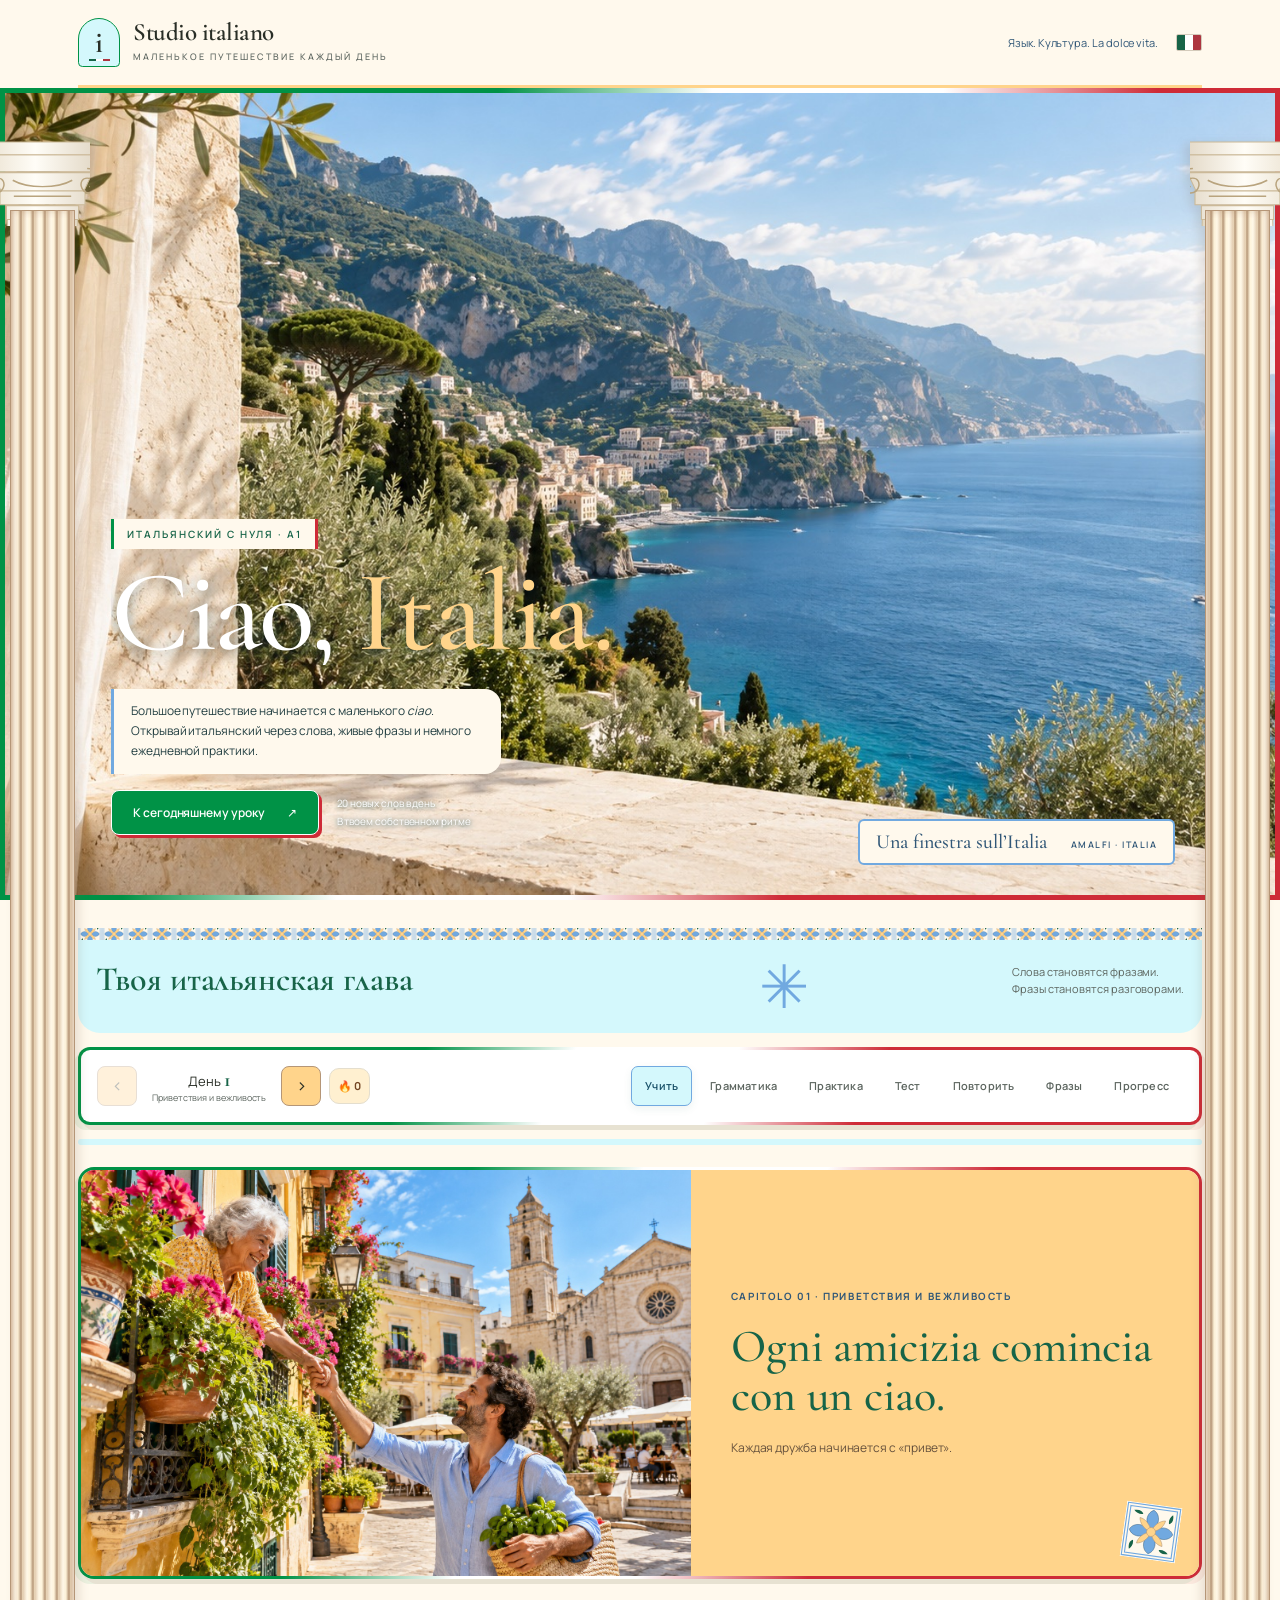
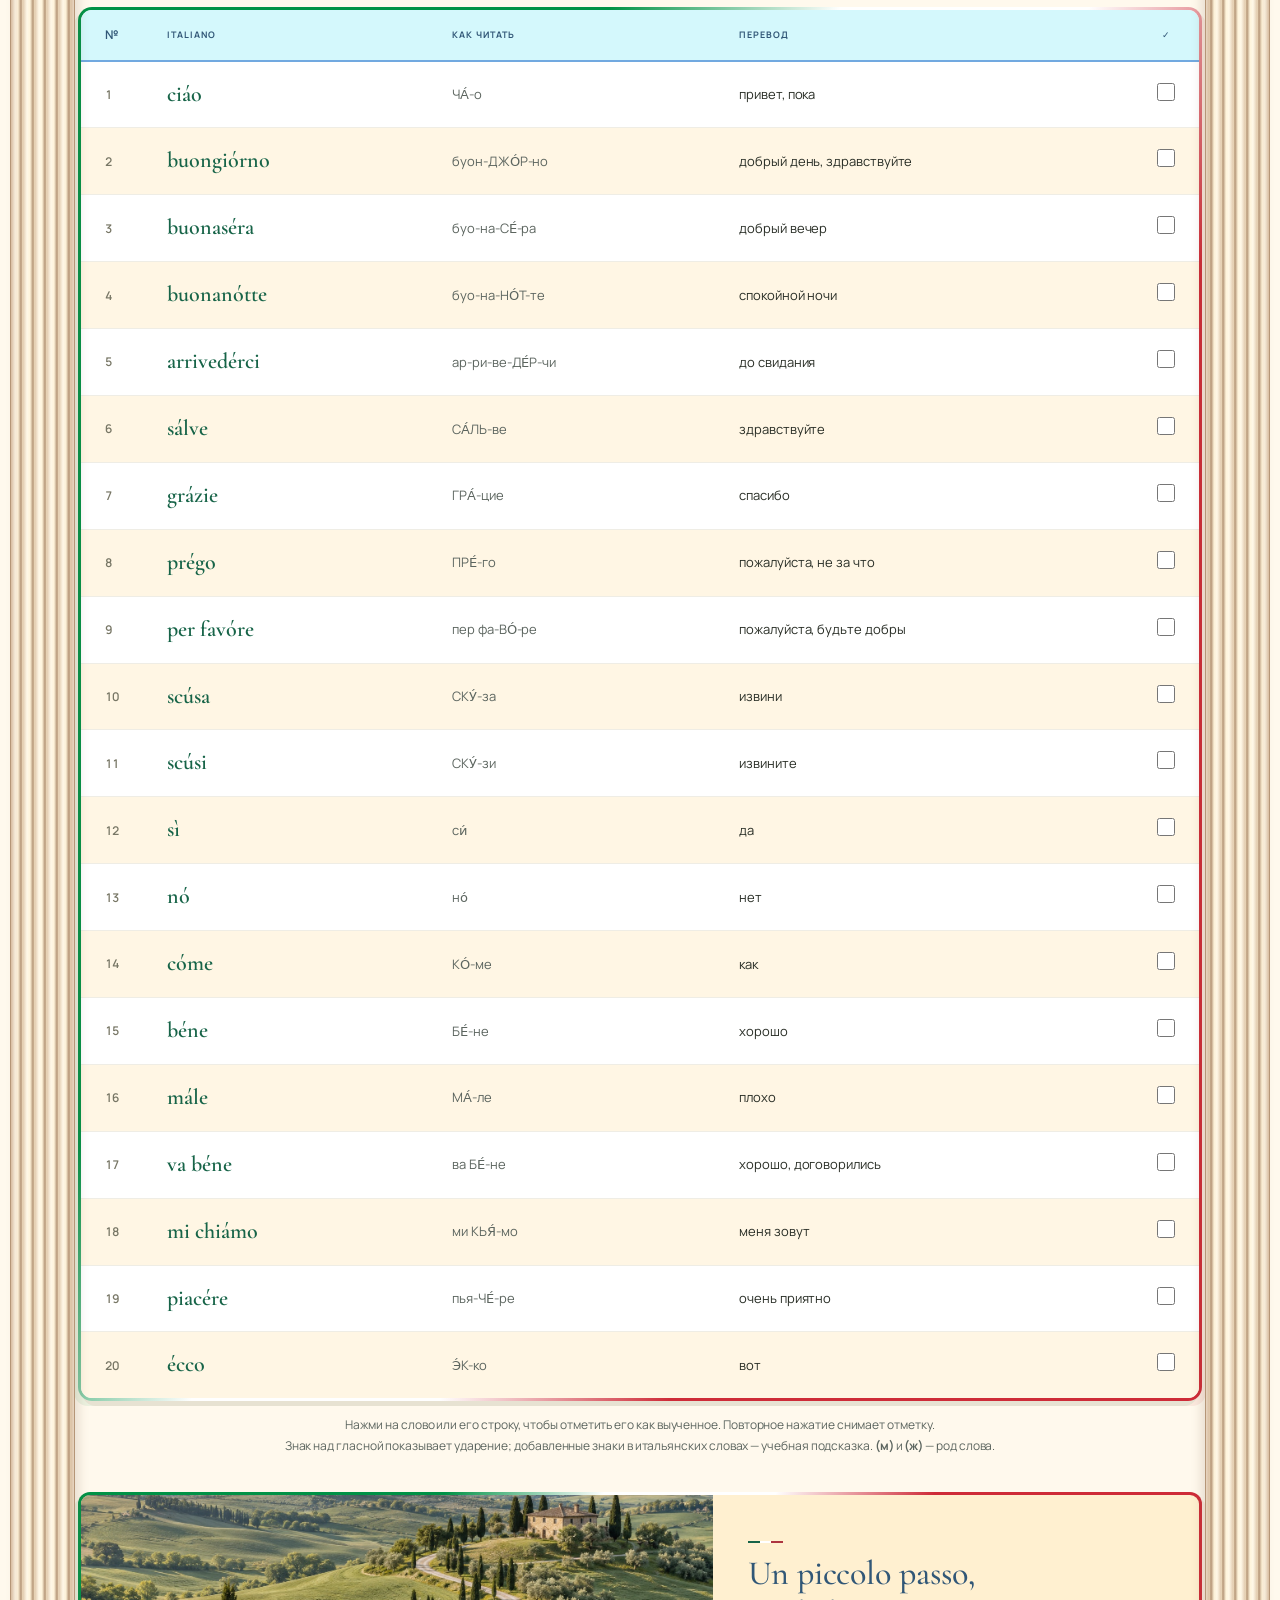
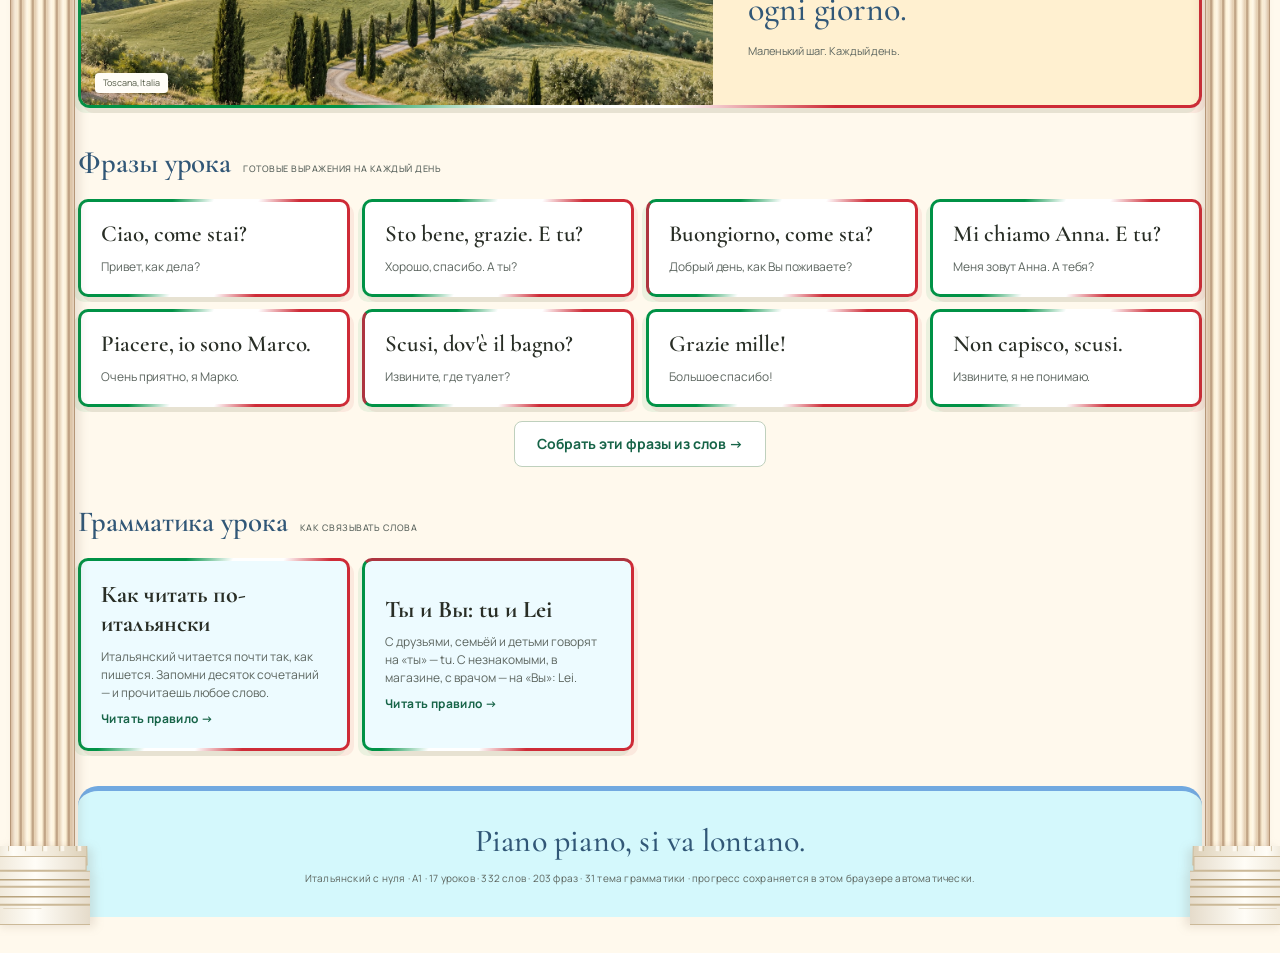
==== commit 4b2f1c3e: "Build Italian months lesson into app" ====
--- a/italiano/index.html
+++ b/italiano/index.html
@@ -766,7 +766,7 @@
 
 <script src="assets/pronunciation.js?v=stress-1"></script>
 <script id="vocab" type="application/json">
-{"lessons":[{"topic":"Приветствия и вежливость","gram":["read","tu-lei"],"words":[{"en":"ciao","ipa":"ЧА-о","ru":"привет, пока","sentence":"Ciao, come stai?","strans":"Привет, как дела?","t":"expr"},{"en":"buongiorno","ipa":"буон-ДЖОР-но","ru":"добрый день, здравствуйте","sentence":"Buongiorno, signora Rossi!","strans":"Добрый день, синьора Росси!","t":"expr"},{"en":"buonasera","ipa":"буо-на-СЕ-ра","ru":"добрый вечер","sentence":"Buonasera a tutti!","strans":"Добрый вечер всем!","t":"expr"},{"en":"buonanotte","ipa":"буо-на-НОТ-те","ru":"спокойной ночи","sentence":"Buonanotte, a domani!","strans":"Спокойной ночи, до завтра!","t":"expr"},{"en":"arrivederci","ipa":"ар-ри-ве-ДЕР-чи","ru":"до свидания","sentence":"Arrivederci e grazie!","strans":"До свидания и спасибо!","t":"expr"},{"en":"salve","ipa":"САЛЬ-ве","ru":"здравствуйте","sentence":"Salve, posso entrare?","strans":"Здравствуйте, можно войти?","t":"expr"},{"en":"grazie","ipa":"ГРА-цие","ru":"спасибо","sentence":"Grazie mille!","strans":"Большое спасибо!","t":"expr"},{"en":"prego","ipa":"ПРЕ-го","ru":"пожалуйста, не за что","sentence":"Grazie! — Prego.","strans":"Спасибо! — Не за что.","t":"expr"},{"en":"per favore","ipa":"пер фа-ВО-ре","ru":"пожалуйста, будьте добры","sentence":"Un caffè, per favore.","strans":"Кофе, пожалуйста.","t":"expr"},{"en":"scusa","ipa":"СКУ-за","ru":"извини","sentence":"Scusa, non ho capito.","strans":"Извини, я не понял.","t":"expr"},{"en":"scusi","ipa":"СКУ-зи","ru":"извините","sentence":"Scusi, è libero questo posto?","strans":"Извините, это место свободно?","t":"expr"},{"en":"sì","ipa":"си","ru":"да","sentence":"Sì, va bene.","strans":"Да, хорошо.","t":"adv"},{"en":"no","ipa":"но","ru":"нет","sentence":"No, grazie.","strans":"Нет, спасибо.","t":"adv"},{"en":"come","ipa":"КО-ме","ru":"как","sentence":"Come stai?","strans":"Как дела?","t":"q"},{"en":"bene","ipa":"БЕ-не","ru":"хорошо","sentence":"Sto bene, grazie.","strans":"У меня всё хорошо, спасибо.","t":"adv"},{"en":"male","ipa":"МА-ле","ru":"плохо","sentence":"Oggi sto male.","strans":"Сегодня мне плохо.","t":"adv"},{"en":"va bene","ipa":"ва БЕ-не","ru":"хорошо, договорились","sentence":"Va bene, ci vediamo domani.","strans":"Хорошо, увидимся завтра.","t":"expr"},{"en":"mi chiamo","ipa":"ми КЬЯ-мо","ru":"меня зовут","sentence":"Mi chiamo Marco.","strans":"Меня зовут Марко.","t":"expr"},{"en":"piacere","ipa":"пья-ЧЕ-ре","ru":"очень приятно","sentence":"Piacere, io sono Anna.","strans":"Очень приятно, я Анна.","t":"expr"},{"en":"ecco","ipa":"ЭК-ко","ru":"вот","sentence":"Ecco il tuo caffè.","strans":"Вот твой кофе.","t":"adv"}],"phrases":[{"it":"Ciao, come stai?","ru":"Привет, как дела?"},{"it":"Sto bene, grazie. E tu?","ru":"Хорошо, спасибо. А ты?"},{"it":"Buongiorno, come sta?","ru":"Добрый день, как Вы поживаете?"},{"it":"Mi chiamo Anna. E tu?","ru":"Меня зовут Анна. А тебя?"},{"it":"Piacere, io sono Marco.","ru":"Очень приятно, я Марко."},{"it":"Scusi, dov'è il bagno?","ru":"Извините, где туалет?"},{"it":"Grazie mille!","ru":"Большое спасибо!"},{"it":"Non capisco, scusi.","ru":"Извините, я не понимаю."}]},{"topic":"Люди и семья","gram":["gender","art-def","art-indef","poss"],"words":[{"en":"uomo","ipa":"УО-мо","ru":"мужчина, человек (м)","sentence":"L'uomo legge il giornale.","strans":"Мужчина читает газету.","t":"n","g":"m","pl":"uomini","art":"l'","ind":"un","artpl":"gli"},{"en":"donna","ipa":"ДОН-на","ru":"женщина (ж)","sentence":"La donna beve il caffè.","strans":"Женщина пьёт кофе.","t":"n","g":"f","pl":"donne","art":"la","ind":"una","artpl":"le"},{"en":"bambino","ipa":"бам-БИ-но","ru":"ребёнок, мальчик (м)","sentence":"Il bambino gioca in casa.","strans":"Ребёнок играет дома.","t":"n","g":"m","pl":"bambini","art":"il","ind":"un","artpl":"i"},{"en":"ragazzo","ipa":"ра-ГАЦ-цо","ru":"парень, юноша (м)","sentence":"Il ragazzo è mio amico.","strans":"Этот парень — мой друг.","t":"n","g":"m","pl":"ragazzi","art":"il","ind":"un","artpl":"i"},{"en":"ragazza","ipa":"ра-ГАЦ-ца","ru":"девушка (ж)","sentence":"La ragazza studia italiano.","strans":"Девушка учит итальянский.","t":"n","g":"f","pl":"ragazze","art":"la","ind":"una","artpl":"le"},{"en":"amico","ipa":"а-МИ-ко","ru":"друг (м)","sentence":"Marco è il mio amico.","strans":"Марко — мой друг.","t":"n","g":"m","pl":"amici","art":"l'","ind":"un","artpl":"gli"},{"en":"famiglia","ipa":"фа-МИ-лья","ru":"семья (ж)","sentence":"La mia famiglia è grande.","strans":"Моя семья большая.","t":"n","g":"f","pl":"famiglie","art":"la","ind":"una","artpl":"le"},{"en":"madre","ipa":"МА-дре","ru":"мать (ж)","sentence":"Mia madre si chiama Anna.","strans":"Мою маму зовут Анна.","t":"n","g":"f","pl":"madri","art":"la","ind":"una","artpl":"le"},{"en":"padre","ipa":"ПА-дре","ru":"отец (м)","sentence":"Mio padre lavora molto.","strans":"Мой отец много работает.","t":"n","g":"m","pl":"padri","art":"il","ind":"un","artpl":"i"},{"en":"figlio","ipa":"ФИ-льо","ru":"сын (м)","sentence":"Ho un figlio piccolo.","strans":"У меня маленький сын.","t":"n","g":"m","pl":"figli","art":"il","ind":"un","artpl":"i"},{"en":"figlia","ipa":"ФИ-лья","ru":"дочь (ж)","sentence":"Mia figlia va a scuola.","strans":"Моя дочь ходит в школу.","t":"n","g":"f","pl":"figlie","art":"la","ind":"una","artpl":"le"},{"en":"fratello","ipa":"фра-ТЕЛ-ло","ru":"брат (м)","sentence":"Mio fratello abita a Roma.","strans":"Мой брат живёт в Риме.","t":"n","g":"m","pl":"fratelli","art":"il","ind":"un","artpl":"i"},{"en":"sorella","ipa":"со-РЕЛ-ла","ru":"сестра (ж)","sentence":"Mia sorella parla inglese.","strans":"Моя сестра говорит по-английски.","t":"n","g":"f","pl":"sorelle","art":"la","ind":"una","artpl":"le"},{"en":"nonna","ipa":"НОН-на","ru":"бабушка (ж)","sentence":"La nonna fa la pasta.","strans":"Бабушка готовит пасту.","t":"n","g":"f","pl":"nonne","art":"la","ind":"una","artpl":"le"},{"en":"nonno","ipa":"НОН-но","ru":"дедушка (м)","sentence":"Il nonno legge il giornale.","strans":"Дедушка читает газету.","t":"n","g":"m","pl":"nonni","art":"il","ind":"un","artpl":"i"},{"en":"marito","ipa":"ма-РИ-то","ru":"муж (м)","sentence":"Mio marito è italiano.","strans":"Мой муж — итальянец.","t":"n","g":"m","pl":"mariti","art":"il","ind":"un","artpl":"i"},{"en":"moglie","ipa":"МО-лье","ru":"жена (ж)","sentence":"Sua moglie si chiama Sofia.","strans":"Его жену зовут София.","t":"n","g":"f","pl":"mogli","art":"la","ind":"una","artpl":"le"},{"en":"nome","ipa":"НО-ме","ru":"имя (м)","sentence":"Qual è il tuo nome?","strans":"Как тебя зовут?","t":"n","g":"m","pl":"nomi","art":"il","ind":"un","artpl":"i"},{"en":"signora","ipa":"си-НЬО-ра","ru":"синьора, госпожа (ж)","sentence":"La signora abita qui.","strans":"Синьора живёт здесь.","t":"n","g":"f","pl":"signore","art":"la","ind":"una","artpl":"le"},{"en":"gente","ipa":"ДЖЕН-те","ru":"люди, народ (ж)","sentence":"In piazza c'è molta gente.","strans":"На площади много людей.","t":"n","g":"f","art":"la","ind":"una"}],"phrases":[{"it":"Questa è mia madre.","ru":"Это моя мама."},{"it":"Ho un fratello e una sorella.","ru":"У меня есть брат и сестра."},{"it":"Mio padre si chiama Paolo.","ru":"Моего отца зовут Паоло."},{"it":"La mia famiglia è piccola.","ru":"Моя семья маленькая."},{"it":"Hai figli?","ru":"У тебя есть дети?"},{"it":"Ho due figli.","ru":"У меня двое детей."},{"it":"Marco è un mio amico.","ru":"Марко — мой друг."},{"it":"Come si chiama tua moglie?","ru":"Как зовут твою жену?"}]},{"topic":"Еда и напитки","gram":["plural","piace"],"words":[{"en":"acqua","ipa":"АК-куа","ru":"вода (ж)","sentence":"Bevo molta acqua.","strans":"Я пью много воды.","t":"n","g":"f","art":"l'","ind":"un'"},{"en":"pane","ipa":"ПА-не","ru":"хлеб (м)","sentence":"Il pane è fresco.","strans":"Хлеб свежий.","t":"n","g":"m","art":"il","ind":"un"},{"en":"vino","ipa":"ВИ-но","ru":"вино (м)","sentence":"Un bicchiere di vino rosso.","strans":"Бокал красного вина.","t":"n","g":"m","pl":"vini","art":"il","ind":"un","artpl":"i"},{"en":"caffè","ipa":"каф-ФЭ","ru":"кофе (м)","sentence":"Prendo un caffè, grazie.","strans":"Мне кофе, спасибо.","t":"n","g":"m","pl":"caffè","art":"il","ind":"un","artpl":"i"},{"en":"latte","ipa":"ЛАТ-те","ru":"молоко (м)","sentence":"Il bambino beve il latte.","strans":"Ребёнок пьёт молоко.","t":"n","g":"m","art":"il","ind":"un"},{"en":"tè","ipa":"тэ","ru":"чай (м)","sentence":"Preferisci il tè o il caffè?","strans":"Ты предпочитаешь чай или кофе?","t":"n","g":"m","pl":"tè","art":"il","ind":"un","artpl":"i"},{"en":"birra","ipa":"БИР-ра","ru":"пиво (ж)","sentence":"Una birra fredda, per favore.","strans":"Одно холодное пиво, пожалуйста.","t":"n","g":"f","pl":"birre","art":"la","ind":"una","artpl":"le"},{"en":"pizza","ipa":"ПИЦ-ца","ru":"пицца (ж)","sentence":"La pizza è buonissima.","strans":"Пицца очень вкусная.","t":"n","g":"f","pl":"pizze","art":"la","ind":"una","artpl":"le"},{"en":"pasta","ipa":"ПА-ста","ru":"паста, макароны (ж)","sentence":"Mangio la pasta ogni giorno.","strans":"Я ем пасту каждый день.","t":"n","g":"f","art":"la","ind":"una"},{"en":"formaggio","ipa":"фор-МАД-жо","ru":"сыр (м)","sentence":"Il formaggio italiano è famoso.","strans":"Итальянский сыр знаменит.","t":"n","g":"m","pl":"formaggi","art":"il","ind":"un","artpl":"i"},{"en":"carne","ipa":"КАР-не","ru":"мясо (ж)","sentence":"Non mangio carne.","strans":"Я не ем мясо.","t":"n","g":"f","art":"la","ind":"una"},{"en":"pesce","ipa":"ПЕ-ше","ru":"рыба (м)","sentence":"Il pesce è fresco oggi.","strans":"Рыба сегодня свежая.","t":"n","g":"m","pl":"pesci","art":"il","ind":"un","artpl":"i"},{"en":"frutta","ipa":"ФРУТ-та","ru":"фрукты (ж)","sentence":"Compro la frutta al mercato.","strans":"Я покупаю фрукты на рынке.","t":"n","g":"f","art":"la","ind":"una"},{"en":"mela","ipa":"МЕ-ла","ru":"яблоко (ж)","sentence":"Vuoi una mela?","strans":"Хочешь яблоко?","t":"n","g":"f","pl":"mele","art":"la","ind":"una","artpl":"le"},{"en":"zucchero","ipa":"ЦУК-ке-ро","ru":"сахар (м)","sentence":"Caffè senza zucchero, grazie.","strans":"Кофе без сахара, спасибо.","t":"n","g":"m","art":"lo","ind":"uno"},{"en":"sale","ipa":"СА-ле","ru":"соль (м)","sentence":"Passami il sale, per favore.","strans":"Передай мне соль, пожалуйста.","t":"n","g":"m","art":"il","ind":"un"},{"en":"colazione","ipa":"ко-ла-ЦЬО-не","ru":"завтрак (ж)","sentence":"Faccio colazione alle otto.","strans":"Я завтракаю в восемь.","t":"n","g":"f","pl":"colazioni","art":"la","ind":"una","artpl":"le"},{"en":"pranzo","ipa":"ПРАН-цо","ru":"обед (м)","sentence":"Il pranzo è pronto.","strans":"Обед готов.","t":"n","g":"m","pl":"pranzi","art":"il","ind":"un","artpl":"i"},{"en":"cena","ipa":"ЧЕ-на","ru":"ужин (ж)","sentence":"La cena è alle otto.","strans":"Ужин в восемь.","t":"n","g":"f","pl":"cene","art":"la","ind":"una","artpl":"le"},{"en":"mangiare","ipa":"ман-ДЖА-ре","ru":"есть, кушать","sentence":"Mi piace mangiare la pizza.","strans":"Я люблю есть пиццу.","t":"v","conj":["mangio","mangi","mangia","mangiamo","mangiate","mangiano"],"vg":"are"}],"phrases":[{"it":"Un caffè, per favore.","ru":"Кофе, пожалуйста."},{"it":"Mi piace la pizza.","ru":"Мне нравится пицца."},{"it":"Non mangio carne.","ru":"Я не ем мясо."},{"it":"Vorrei un bicchiere d'acqua.","ru":"Я хотел бы стакан воды."},{"it":"Il pesce è fresco?","ru":"Рыба свежая?"},{"it":"Facciamo colazione insieme?","ru":"Позавтракаем вместе?"},{"it":"Che cosa mangi a pranzo?","ru":"Что ты ешь на обед?"},{"it":"Un tè senza zucchero.","ru":"Чай без сахара."}]},{"topic":"Город, дом и дорога","gram":["ce","prep-place"],"words":[{"en":"casa","ipa":"КА-за","ru":"дом (ж)","sentence":"La mia casa è vicino al mare.","strans":"Мой дом рядом с морем.","t":"n","g":"f","pl":"case","art":"la","ind":"una","artpl":"le"},{"en":"città","ipa":"чит-ТА","ru":"город (ж)","sentence":"Roma è una città bellissima.","strans":"Рим — очень красивый город.","t":"n","g":"f","pl":"città","art":"la","ind":"una","artpl":"le"},{"en":"via","ipa":"ВИ-а","ru":"улица (ж)","sentence":"Abito in via Verdi.","strans":"Я живу на улице Верди.","t":"n","g":"f","pl":"vie","art":"la","ind":"una","artpl":"le"},{"en":"piazza","ipa":"ПЬЯЦ-ца","ru":"площадь (ж)","sentence":"Ci vediamo in piazza.","strans":"Встретимся на площади.","t":"n","g":"f","pl":"piazze","art":"la","ind":"una","artpl":"le"},{"en":"negozio","ipa":"не-ГО-цьо","ru":"магазин (м)","sentence":"Il negozio è chiuso.","strans":"Магазин закрыт.","t":"n","g":"m","pl":"negozi","art":"il","ind":"un","artpl":"i"},{"en":"mercato","ipa":"мер-КА-то","ru":"рынок (м)","sentence":"Vado al mercato ogni sabato.","strans":"Я хожу на рынок каждую субботу.","t":"n","g":"m","pl":"mercati","art":"il","ind":"un","artpl":"i"},{"en":"stazione","ipa":"ста-ЦЬО-не","ru":"вокзал, станция (ж)","sentence":"Dov'è la stazione?","strans":"Где вокзал?","t":"n","g":"f","pl":"stazioni","art":"la","ind":"una","artpl":"le"},{"en":"treno","ipa":"ТРЕ-но","ru":"поезд (м)","sentence":"Il treno parte alle nove.","strans":"Поезд отправляется в девять.","t":"n","g":"m","pl":"treni","art":"il","ind":"un","artpl":"i"},{"en":"macchina","ipa":"МАК-ки-на","ru":"машина (ж)","sentence":"La macchina è nuova.","strans":"Машина новая.","t":"n","g":"f","pl":"macchine","art":"la","ind":"una","artpl":"le"},{"en":"albergo","ipa":"аль-БЕР-го","ru":"гостиница (м)","sentence":"L'albergo è in centro.","strans":"Гостиница в центре.","t":"n","g":"m","pl":"alberghi","art":"l'","ind":"un","artpl":"gli"},{"en":"camera","ipa":"КА-ме-ра","ru":"комната, номер (ж)","sentence":"Vorrei una camera doppia.","strans":"Я хотел бы двухместный номер.","t":"n","g":"f","pl":"camere","art":"la","ind":"una","artpl":"le"},{"en":"bagno","ipa":"БА-ньо","ru":"ванная, туалет (м)","sentence":"Dov'è il bagno, per favore?","strans":"Где туалет, пожалуйста?","t":"n","g":"m","pl":"bagni","art":"il","ind":"un","artpl":"i"},{"en":"porta","ipa":"ПОР-та","ru":"дверь (ж)","sentence":"Chiudi la porta, per favore.","strans":"Закрой дверь, пожалуйста.","t":"n","g":"f","pl":"porte","art":"la","ind":"una","artpl":"le"},{"en":"tavolo","ipa":"ТА-во-ло","ru":"стол (м)","sentence":"Un tavolo per due, per favore.","strans":"Столик на двоих, пожалуйста.","t":"n","g":"m","pl":"tavoli","art":"il","ind":"un","artpl":"i"},{"en":"letto","ipa":"ЛЕТ-то","ru":"кровать (м)","sentence":"Il letto è comodo.","strans":"Кровать удобная.","t":"n","g":"m","pl":"letti","art":"il","ind":"un","artpl":"i"},{"en":"chiesa","ipa":"КЬЕ-за","ru":"церковь (ж)","sentence":"La chiesa è molto antica.","strans":"Церковь очень старая.","t":"n","g":"f","pl":"chiese","art":"la","ind":"una","artpl":"le"},{"en":"strada","ipa":"СТРА-да","ru":"дорога, улица (ж)","sentence":"La strada per Roma è lunga.","strans":"Дорога в Рим длинная.","t":"n","g":"f","pl":"strade","art":"la","ind":"una","artpl":"le"},{"en":"biglietto","ipa":"би-ЛЬЕТ-то","ru":"билет (м)","sentence":"Un biglietto per Milano, grazie.","strans":"Один билет до Милана, спасибо.","t":"n","g":"m","pl":"biglietti","art":"il","ind":"un","artpl":"i"},{"en":"sinistra","ipa":"си-НИ-стра","ru":"левая сторона, налево","sentence":"Gira a sinistra.","strans":"Поверни налево.","t":"adv"},{"en":"destra","ipa":"ДЕ-стра","ru":"правая сторона, направо","sentence":"Il bagno è a destra.","strans":"Туалет справа.","t":"adv"}],"phrases":[{"it":"Dov'è la stazione?","ru":"Где вокзал?"},{"it":"La piazza è a destra.","ru":"Площадь справа."},{"it":"Gira a sinistra.","ru":"Поверни налево."},{"it":"C'è un albergo qui vicino?","ru":"Здесь рядом есть гостиница?"},{"it":"Vorrei una camera per due.","ru":"Я хотел бы номер на двоих."},{"it":"Un biglietto per Roma, per favore.","ru":"Один билет до Рима, пожалуйста."},{"it":"Il negozio è chiuso.","ru":"Магазин закрыт."},{"it":"Abito in una piccola città.","ru":"Я живу в маленьком городе."}]},{"topic":"Базовые слова и глаголы","gram":["essere","avere","modal"],"words":[{"en":"essere","ipa":"ЭС-се-ре","ru":"быть","sentence":"Voglio essere felice.","strans":"Я хочу быть счастливым.","t":"v","conj":["sono","sei","è","siamo","siete","sono"],"vg":"irr"},{"en":"avere","ipa":"а-ВЕ-ре","ru":"иметь","sentence":"Non voglio avere problemi.","strans":"Я не хочу иметь проблем.","t":"v","conj":["ho","hai","ha","abbiamo","avete","hanno"],"vg":"irr"},{"en":"fare","ipa":"ФА-ре","ru":"делать","sentence":"Che cosa vuoi fare oggi?","strans":"Что ты хочешь делать сегодня?","t":"v","conj":["faccio","fai","fa","facciamo","fate","fanno"],"vg":"irr"},{"en":"andare","ipa":"ан-ДА-ре","ru":"идти, ехать","sentence":"Voglio andare a Roma.","strans":"Я хочу поехать в Рим.","t":"v","conj":["vado","vai","va","andiamo","andate","vanno"],"vg":"irr"},{"en":"volere","ipa":"во-ЛЕ-ре","ru":"хотеть","sentence":"Volere è potere.","strans":"Хотеть значит мочь.","t":"v","conj":["voglio","vuoi","vuole","vogliamo","volete","vogliono"],"vg":"irr"},{"en":"potere","ipa":"по-ТЕ-ре","ru":"мочь, уметь","sentence":"Vorrei potere parlare italiano.","strans":"Я хотел бы уметь говорить по-итальянски.","t":"v","conj":["posso","puoi","può","possiamo","potete","possono"],"vg":"irr"},{"en":"parlare","ipa":"пар-ЛА-ре","ru":"говорить","sentence":"Voglio parlare italiano.","strans":"Я хочу говорить по-итальянски.","t":"v","conj":["parlo","parli","parla","parliamo","parlate","parlano"],"vg":"are"},{"en":"capire","ipa":"ка-ПИ-ре","ru":"понимать","sentence":"È difficile capire tutto.","strans":"Трудно всё понять.","t":"v","isc":true,"conj":["capisco","capisci","capisce","capiamo","capite","capiscono"],"vg":"isc"},{"en":"bere","ipa":"БЕ-ре","ru":"пить","sentence":"Vuoi bere qualcosa?","strans":"Хочешь что-нибудь выпить?","t":"v","conj":["bevo","bevi","beve","beviamo","bevete","bevono"],"vg":"irr"},{"en":"oggi","ipa":"ОД-жи","ru":"сегодня","sentence":"Oggi fa caldo.","strans":"Сегодня жарко.","t":"adv"},{"en":"domani","ipa":"до-МА-ни","ru":"завтра","sentence":"Domani vado al mare.","strans":"Завтра я еду на море.","t":"adv"},{"en":"ieri","ipa":"ЙЕ-ри","ru":"вчера","sentence":"Ieri ho lavorato molto.","strans":"Вчера я много работал.","t":"adv"},{"en":"molto","ipa":"МОЛЬ-то","ru":"очень, много","sentence":"Sono molto stanco.","strans":"Я очень устал.","t":"adv"},{"en":"poco","ipa":"ПО-ко","ru":"мало","sentence":"Ho poco tempo.","strans":"У меня мало времени.","t":"adv"},{"en":"grande","ipa":"ГРАН-де","ru":"большой","sentence":"La casa è grande.","strans":"Дом большой.","t":"adj"},{"en":"piccolo","ipa":"ПИК-ко-ло","ru":"маленький","sentence":"Il mio cane è piccolo.","strans":"Моя собака маленькая.","t":"adj"},{"en":"bello","ipa":"БЕЛ-ло","ru":"красивый","sentence":"Il mare è bello.","strans":"Море красивое.","t":"adj"},{"en":"buono","ipa":"БУО-но","ru":"хороший, вкусный","sentence":"Questo vino è buono.","strans":"Это вино хорошее.","t":"adj"},{"en":"dove","ipa":"ДО-ве","ru":"где","sentence":"Dove sei?","strans":"Ты где?","t":"q"},{"en":"quanto","ipa":"КУАН-то","ru":"сколько","sentence":"Quanto costa?","strans":"Сколько стоит?","t":"q"}],"phrases":[{"it":"Sono di Mosca.","ru":"Я из Москвы."},{"it":"Hai tempo oggi?","ru":"У тебя есть время сегодня?"},{"it":"Che cosa fai domani?","ru":"Что ты делаешь завтра?"},{"it":"Domani vado a Roma.","ru":"Завтра я еду в Рим."},{"it":"Voglio bere un caffè.","ru":"Я хочу выпить кофе."},{"it":"Posso parlare italiano?","ru":"Можно говорить по-итальянски?"},{"it":"Non capisco bene.","ru":"Я плохо понимаю."},{"it":"La casa è molto bella.","ru":"Дом очень красивый."}]},{"topic":"Я, ты, мы: местоимения и связки","gram":["pronouns","neg-q","qwords"],"words":[{"en":"io","ipa":"И-о","ru":"я","sentence":"Io sono Marco.","strans":"Я — Марко.","t":"pron"},{"en":"tu","ipa":"ту","ru":"ты","sentence":"Tu sei italiano?","strans":"Ты итальянец?","t":"pron"},{"en":"lui","ipa":"ЛУ-и","ru":"он","sentence":"Lui è mio fratello.","strans":"Он мой брат.","t":"pron"},{"en":"lei","ipa":"лей","ru":"она; Вы (вежливо — Lei)","sentence":"Lei è di Roma.","strans":"Она из Рима.","t":"pron"},{"en":"noi","ipa":"ной","ru":"мы","sentence":"Noi abitiamo a Milano.","strans":"Мы живём в Милане.","t":"pron"},{"en":"voi","ipa":"вой","ru":"вы (несколько человек)","sentence":"Voi siete amici?","strans":"Вы друзья?","t":"pron"},{"en":"loro","ipa":"ЛО-ро","ru":"они","sentence":"Loro sono i miei nonni.","strans":"Это мои бабушка и дедушка.","t":"pron"},{"en":"questo","ipa":"КУЕ-сто","ru":"этот, это","sentence":"Questo è il mio libro.","strans":"Это моя книга.","t":"pron"},{"en":"quello","ipa":"КУЕЛ-ло","ru":"тот, то","sentence":"Quello è mio padre.","strans":"Вон тот — мой отец.","t":"pron"},{"en":"mio","ipa":"МИ-о","ru":"мой","sentence":"Questo è mio figlio.","strans":"Это мой сын.","t":"pron"},{"en":"tuo","ipa":"ТУ-о","ru":"твой","sentence":"È tuo il caffè?","strans":"Это твой кофе?","t":"pron"},{"en":"chi","ipa":"ки","ru":"кто","sentence":"Chi è quella ragazza?","strans":"Кто та девушка?","t":"q"},{"en":"che cosa","ipa":"ке КО-за","ru":"что","sentence":"Che cosa mangi?","strans":"Что ты ешь?","t":"q"},{"en":"perché","ipa":"пер-КЕ","ru":"почему; потому что","sentence":"Perché non mangi?","strans":"Почему ты не ешь?","t":"q"},{"en":"quando","ipa":"КУАН-до","ru":"когда","sentence":"Quando parti?","strans":"Когда ты уезжаешь?","t":"q"},{"en":"qui","ipa":"куи","ru":"здесь, сюда","sentence":"Abito qui.","strans":"Я живу здесь.","t":"adv"},{"en":"anche","ipa":"АН-ке","ru":"тоже, также","sentence":"Anche io bevo il tè.","strans":"Я тоже пью чай.","t":"adv"},{"en":"ma","ipa":"ма","ru":"но, а","sentence":"Sono stanco, ma felice.","strans":"Я устал, но счастлив.","t":"conj"},{"en":"non","ipa":"нон","ru":"не","sentence":"Non capisco.","strans":"Я не понимаю.","t":"adv"},{"en":"con","ipa":"кон","ru":"с","sentence":"Vado al bar con Anna.","strans":"Я иду в бар с Анной.","t":"prep"}],"phrases":[{"it":"Chi è lui?","ru":"Кто он?"},{"it":"Noi siamo amici.","ru":"Мы друзья."},{"it":"Anche io parlo italiano.","ru":"Я тоже говорю по-итальянски."},{"it":"Che cosa è questo?","ru":"Что это?"},{"it":"Perché non vieni con noi?","ru":"Почему ты не идёшь с нами?"},{"it":"Quando torni?","ru":"Когда ты вернёшься?"},{"it":"Io sono qui, ma lui no.","ru":"Я здесь, а он нет."},{"it":"Lei parla russo?","ru":"Вы говорите по-русски?"}]},{"topic":"Числа и время","gram":["numbers","time"],"words":[{"en":"uno","ipa":"У-но","ru":"один","sentence":"Ne voglio solo uno.","strans":"Мне нужен только один.","t":"num"},{"en":"due","ipa":"ДУ-е","ru":"два","sentence":"Un tavolo per due, grazie.","strans":"Столик на двоих, спасибо.","t":"num"},{"en":"tre","ipa":"тре","ru":"три","sentence":"Ho tre fratelli.","strans":"У меня три брата.","t":"num"},{"en":"quattro","ipa":"КУАТ-тро","ru":"четыре","sentence":"Siamo in quattro.","strans":"Нас четверо.","t":"num"},{"en":"cinque","ipa":"ЧИН-куе","ru":"пять","sentence":"Il treno parte alle cinque.","strans":"Поезд отправляется в пять.","t":"num"},{"en":"sei","ipa":"сей","ru":"шесть","sentence":"Mia figlia ha sei anni.","strans":"Моей дочери шесть лет.","t":"num"},{"en":"sette","ipa":"СЕТ-те","ru":"семь","sentence":"La settimana ha sette giorni.","strans":"В неделе семь дней.","t":"num"},{"en":"otto","ipa":"ОТ-то","ru":"восемь","sentence":"Il bar apre alle otto.","strans":"Бар открывается в восемь.","t":"num"},{"en":"nove","ipa":"НО-ве","ru":"девять","sentence":"Il negozio apre alle nove.","strans":"Магазин открывается в девять.","t":"num"},{"en":"dieci","ipa":"ДЬЕ-чи","ru":"десять","sentence":"Aspetto dieci minuti.","strans":"Жду десять минут.","t":"num"},{"en":"venti","ipa":"ВЕН-ти","ru":"двадцать","sentence":"Ho venti euro.","strans":"У меня двадцать евро.","t":"num"},{"en":"cento","ipa":"ЧЕН-то","ru":"сто","sentence":"Cento grammi di formaggio.","strans":"Сто граммов сыра.","t":"num"},{"en":"ora","ipa":"О-ра","ru":"час; сейчас (ж)","sentence":"Che ora è?","strans":"Который час?","t":"n","g":"f","pl":"ore","art":"l'","ind":"un'","artpl":"le"},{"en":"minuto","ipa":"ми-НУ-то","ru":"минута (м)","sentence":"Un minuto, per favore!","strans":"Минутку, пожалуйста!","t":"n","g":"m","pl":"minuti","art":"il","ind":"un","artpl":"i"},{"en":"mezzo","ipa":"МЕД-дзо","ru":"половина, пол-","sentence":"Sono le due e mezzo.","strans":"Сейчас половина третьего.","t":"num"},{"en":"quarto","ipa":"КУАР-то","ru":"четверть","sentence":"Sono le tre e un quarto.","strans":"Четверть четвёртого.","t":"num"},{"en":"mattina","ipa":"мат-ТИ-на","ru":"утро (ж)","sentence":"Bevo il caffè la mattina.","strans":"Утром я пью кофе.","t":"n","g":"f","pl":"mattine","art":"la","ind":"una","artpl":"le"},{"en":"pomeriggio","ipa":"по-ме-РИД-жо","ru":"время после обеда, день (м)","sentence":"Il pomeriggio studio.","strans":"После обеда я учусь.","t":"n","g":"m","pl":"pomeriggi","art":"il","ind":"un","artpl":"i"},{"en":"sera","ipa":"СЕ-ра","ru":"вечер (ж)","sentence":"La sera guardo la TV.","strans":"Вечером я смотрю телевизор.","t":"n","g":"f","pl":"sere","art":"la","ind":"una","artpl":"le"},{"en":"notte","ipa":"НОТ-те","ru":"ночь (ж)","sentence":"Di notte dormo.","strans":"Ночью я сплю.","t":"n","g":"f","pl":"notti","art":"la","ind":"una","artpl":"le"}],"phrases":[{"it":"Che ore sono?","ru":"Который час?"},{"it":"Sono le tre.","ru":"Три часа."},{"it":"È l'una.","ru":"Час дня."},{"it":"Sono le otto e mezzo.","ru":"Половина девятого."},{"it":"A che ora parte il treno?","ru":"Во сколько отправляется поезд?"},{"it":"Alle nove di sera.","ru":"В девять вечера."},{"it":"Ho venti anni.","ru":"Мне двадцать лет."},{"it":"Un momento, per favore.","ru":"Минутку, пожалуйста."}]},{"topic":"Работа, учёба, страны","gram":["are","ere-ire","nation"],"words":[{"en":"lavoro","ipa":"ла-ВО-ро","ru":"работа (м)","sentence":"Il mio lavoro è interessante.","strans":"Моя работа интересная.","t":"n","g":"m","pl":"lavori","art":"il","ind":"un","artpl":"i"},{"en":"ufficio","ipa":"уф-ФИ-чо","ru":"офис (м)","sentence":"Sono in ufficio.","strans":"Я в офисе.","t":"n","g":"m","pl":"uffici","art":"l'","ind":"un","artpl":"gli"},{"en":"scuola","ipa":"СКУО-ла","ru":"школа (ж)","sentence":"La scuola è vicino a casa.","strans":"Школа рядом с домом.","t":"n","g":"f","pl":"scuole","art":"la","ind":"una","artpl":"le"},{"en":"università","ipa":"у-ни-вер-си-ТА","ru":"университет (ж)","sentence":"Studio all'università.","strans":"Я учусь в университете.","t":"n","g":"f","pl":"università","art":"l'","ind":"un'","artpl":"le"},{"en":"studente","ipa":"сту-ДЕН-те","ru":"студент (м)","sentence":"Sono uno studente.","strans":"Я студент.","t":"n","g":"m","pl":"studenti","art":"lo","ind":"uno","artpl":"gli"},{"en":"insegnante","ipa":"ин-се-НЬЯН-те","ru":"учитель, преподаватель (м и ж)","sentence":"L'insegnante parla piano.","strans":"Преподаватель говорит медленно.","t":"n","g":"m","pl":"insegnanti","art":"l'","ind":"un","artpl":"gli"},{"en":"medico","ipa":"МЕ-ди-ко","ru":"врач (м)","sentence":"Mio padre fa il medico.","strans":"Мой отец работает врачом.","t":"n","g":"m","pl":"medici","art":"il","ind":"un","artpl":"i"},{"en":"impiegato","ipa":"им-пье-ГА-то","ru":"служащий, офисный работник (м)","sentence":"Sono impiegato in banca.","strans":"Я служащий в банке.","t":"n","g":"m","pl":"impiegati","art":"l'","ind":"un","artpl":"gli"},{"en":"lavorare","ipa":"ла-во-РА-ре","ru":"работать","sentence":"Oggi devo lavorare.","strans":"Сегодня мне надо работать.","t":"v","conj":["lavoro","lavori","lavora","lavoriamo","lavorate","lavorano"],"vg":"are"},{"en":"studiare","ipa":"сту-ДЬЯ-ре","ru":"учиться, учить","sentence":"Mi piace studiare l'italiano.","strans":"Мне нравится учить итальянский.","t":"v","conj":["studio","studi","studia","studiamo","studiate","studiano"],"vg":"are"},{"en":"abitare","ipa":"а-би-ТА-ре","ru":"жить (где-то)","sentence":"Dove vuoi abitare?","strans":"Где ты хочешь жить?","t":"v","conj":["abito","abiti","abita","abitiamo","abitate","abitano"],"vg":"are"},{"en":"lingua","ipa":"ЛИН-гуа","ru":"язык (ж)","sentence":"L'italiano è una bella lingua.","strans":"Итальянский — красивый язык.","t":"n","g":"f","pl":"lingue","art":"la","ind":"una","artpl":"le"},{"en":"Italia","ipa":"и-ТА-лья","ru":"Италия","sentence":"L'Italia è bellissima.","strans":"Италия очень красивая.","t":"name"},{"en":"italiano","ipa":"и-та-ЛЬЯ-но","ru":"итальянский, итальянец; итальянский язык","sentence":"Parlo un po' di italiano.","strans":"Я немного говорю по-итальянски.","t":"adj"},{"en":"russo","ipa":"РУС-со","ru":"русский; русский язык","sentence":"Sono russo, di Mosca.","strans":"Я русский, из Москвы.","t":"adj"},{"en":"inglese","ipa":"ин-ГЛЕ-зе","ru":"английский, англичанин","sentence":"Parli inglese?","strans":"Ты говоришь по-английски?","t":"adj"},{"en":"straniero","ipa":"стра-НЬЕ-ро","ru":"иностранец, иностранный","sentence":"Sono straniero.","strans":"Я иностранец.","t":"adj"},{"en":"numero","ipa":"НУ-ме-ро","ru":"номер, число (м)","sentence":"Qual è il tuo numero di telefono?","strans":"Какой у тебя номер телефона?","t":"n","g":"m","pl":"numeri","art":"il","ind":"un","artpl":"i"},{"en":"indirizzo","ipa":"ин-ди-РИЦ-цо","ru":"адрес (м)","sentence":"Qual è il tuo indirizzo?","strans":"Какой у тебя адрес?","t":"n","g":"m","pl":"indirizzi","art":"l'","ind":"un","artpl":"gli"},{"en":"banca","ipa":"БАН-ка","ru":"банк (ж)","sentence":"La banca è chiusa.","strans":"Банк закрыт.","t":"n","g":"f","pl":"banche","art":"la","ind":"una","artpl":"le"}],"phrases":[{"it":"Che lavoro fai?","ru":"Кем ты работаешь?"},{"it":"Faccio l'insegnante.","ru":"Я работаю учителем."},{"it":"Dove lavori?","ru":"Где ты работаешь?"},{"it":"Lavoro in un ufficio.","ru":"Я работаю в офисе."},{"it":"Studio l'italiano.","ru":"Я учу итальянский."},{"it":"Di dove sei?","ru":"Откуда ты?"},{"it":"Sono russa.","ru":"Я русская."},{"it":"Abito a Mosca.","ru":"Я живу в Москве."}]},{"topic":"Дни недели и времена года","gram":["days"],"words":[{"en":"lunedì","ipa":"лу-не-ДИ","ru":"понедельник (м)","sentence":"Lunedì vado in ufficio.","strans":"В понедельник я иду в офис.","t":"n","g":"m","pl":"lunedì","art":"il","ind":"un","artpl":"i"},{"en":"martedì","ipa":"мар-те-ДИ","ru":"вторник (м)","sentence":"Il martedì studio italiano.","strans":"По вторникам я учу итальянский.","t":"n","g":"m","pl":"martedì","art":"il","ind":"un","artpl":"i"},{"en":"mercoledì","ipa":"мер-ко-ле-ДИ","ru":"среда (м)","sentence":"Ci vediamo mercoledì.","strans":"Увидимся в среду.","t":"n","g":"m","pl":"mercoledì","art":"il","ind":"un","artpl":"i"},{"en":"giovedì","ipa":"джо-ве-ДИ","ru":"четверг (м)","sentence":"Giovedì vado al cinema.","strans":"В четверг я иду в кино.","t":"n","g":"m","pl":"giovedì","art":"il","ind":"un","artpl":"i"},{"en":"venerdì","ipa":"ве-нер-ДИ","ru":"пятница (м)","sentence":"Venerdì sera esco con gli amici.","strans":"В пятницу вечером я гуляю с друзьями.","t":"n","g":"m","pl":"venerdì","art":"il","ind":"un","artpl":"i"},{"en":"sabato","ipa":"СА-ба-то","ru":"суббота (м)","sentence":"Il sabato vado al mercato.","strans":"По субботам я хожу на рынок.","t":"n","g":"m","pl":"sabati","art":"il","ind":"un","artpl":"i"},{"en":"domenica","ipa":"до-МЕ-ни-ка","ru":"воскресенье (ж)","sentence":"La domenica pranzo con la famiglia.","strans":"По воскресеньям я обедаю с семьёй.","t":"n","g":"f","pl":"domeniche","art":"la","ind":"una","artpl":"le"},{"en":"giorno","ipa":"ДЖОР-но","ru":"день (м)","sentence":"Che giorno è oggi?","strans":"Какой сегодня день?","t":"n","g":"m","pl":"giorni","art":"il","ind":"un","artpl":"i"},{"en":"settimana","ipa":"сет-ти-МА-на","ru":"неделя (ж)","sentence":"Lavoro cinque giorni alla settimana.","strans":"Я работаю пять дней в неделю.","t":"n","g":"f","pl":"settimane","art":"la","ind":"una","artpl":"le"},{"en":"mese","ipa":"МЕ-зе","ru":"месяц (м)","sentence":"Il mese prossimo vado in Italia.","strans":"В следующем месяце я еду в Италию.","t":"n","g":"m","pl":"mesi","art":"il","ind":"un","artpl":"i"},{"en":"anno","ipa":"АН-но","ru":"год (м)","sentence":"Quest'anno studio l'italiano.","strans":"В этом году я учу итальянский.","t":"n","g":"m","pl":"anni","art":"l'","ind":"un","artpl":"gli"},{"en":"fine settimana","ipa":"ФИ-не сет-ти-МА-на","ru":"выходные (м)","sentence":"Buon fine settimana!","strans":"Хороших выходных!","t":"n","g":"m","pl":"fine settimana","art":"il","ind":"un","artpl":"i"},{"en":"primavera","ipa":"при-ма-ВЕ-ра","ru":"весна (ж)","sentence":"In primavera fa bello.","strans":"Весной хорошая погода.","t":"n","g":"f","pl":"primavere","art":"la","ind":"una","artpl":"le"},{"en":"estate","ipa":"е-СТА-те","ru":"лето (ж)","sentence":"D'estate andiamo al mare.","strans":"Летом мы ездим на море.","t":"n","g":"f","pl":"estati","art":"l'","ind":"un'","artpl":"le"},{"en":"autunno","ipa":"ау-ТУН-но","ru":"осень (м)","sentence":"In autunno piove spesso.","strans":"Осенью часто идёт дождь.","t":"n","g":"m","pl":"autunni","art":"l'","ind":"un","artpl":"gli"},{"en":"inverno","ipa":"ин-ВЕР-но","ru":"зима (м)","sentence":"In inverno fa freddo.","strans":"Зимой холодно.","t":"n","g":"m","pl":"inverni","art":"l'","ind":"un","artpl":"gli"},{"en":"compleanno","ipa":"ком-пле-АН-но","ru":"день рождения (м)","sentence":"Buon compleanno!","strans":"С днём рождения!","t":"n","g":"m","pl":"compleanni","art":"il","ind":"un","artpl":"i"},{"en":"festa","ipa":"ФЕ-ста","ru":"праздник, вечеринка (ж)","sentence":"Sabato c'è una festa.","strans":"В субботу вечеринка.","t":"n","g":"f","pl":"feste","art":"la","ind":"una","artpl":"le"},{"en":"sempre","ipa":"СЕМ-пре","ru":"всегда","sentence":"Bevo sempre il caffè.","strans":"Я всегда пью кофе.","t":"adv"},{"en":"mai","ipa":"май","ru":"никогда","sentence":"Non mangio mai la carne.","strans":"Я никогда не ем мясо.","t":"adv"}],"phrases":[{"it":"Oggi è lunedì.","ru":"Сегодня понедельник."},{"it":"Ci vediamo sabato!","ru":"Увидимся в субботу!"},{"it":"Il sabato non lavoro.","ru":"По субботам я не работаю."},{"it":"Che cosa fai il fine settimana?","ru":"Что ты делаешь на выходных?"},{"it":"Il mio compleanno è in estate.","ru":"Мой день рождения летом."},{"it":"D'estate vado sempre al mare.","ru":"Летом я всегда езжу на море."},{"it":"Non lavoro mai la domenica.","ru":"Я никогда не работаю по воскресеньям."},{"it":"Tanti auguri!","ru":"Поздравляю!"}]},{"topic":"В кафе и ресторане","gram":["vorrei"],"words":[{"en":"ristorante","ipa":"ри-сто-РАН-те","ru":"ресторан (м)","sentence":"Andiamo al ristorante stasera?","strans":"Пойдём сегодня вечером в ресторан?","t":"n","g":"m","pl":"ristoranti","art":"il","ind":"un","artpl":"i"},{"en":"bar","ipa":"бар","ru":"бар, кафе (м)","sentence":"Prendo un caffè al bar.","strans":"Я беру кофе в баре.","t":"n","g":"m","pl":"bar","art":"il","ind":"un","artpl":"i"},{"en":"menù","ipa":"ме-НУ","ru":"меню (м)","sentence":"Il menù, per favore.","strans":"Меню, пожалуйста.","t":"n","g":"m","pl":"menù","art":"il","ind":"un","artpl":"i"},{"en":"conto","ipa":"КОН-то","ru":"счёт (м)","sentence":"Il conto, per favore.","strans":"Счёт, пожалуйста.","t":"n","g":"m","pl":"conti","art":"il","ind":"un","artpl":"i"},{"en":"piatto","ipa":"ПЬЯТ-то","ru":"тарелка; блюдо (м)","sentence":"Questo piatto è buonissimo.","strans":"Это блюдо очень вкусное.","t":"n","g":"m","pl":"piatti","art":"il","ind":"un","artpl":"i"},{"en":"bicchiere","ipa":"бик-КЬЕ-ре","ru":"стакан, бокал (м)","sentence":"Un bicchiere d'acqua, per favore.","strans":"Стакан воды, пожалуйста.","t":"n","g":"m","pl":"bicchieri","art":"il","ind":"un","artpl":"i"},{"en":"forchetta","ipa":"фор-КЕТ-та","ru":"вилка (ж)","sentence":"Scusi, manca la forchetta.","strans":"Извините, не хватает вилки.","t":"n","g":"f","pl":"forchette","art":"la","ind":"una","artpl":"le"},{"en":"coltello","ipa":"коль-ТЕЛ-ло","ru":"нож (м)","sentence":"Il coltello è sul tavolo.","strans":"Нож на столе.","t":"n","g":"m","pl":"coltelli","art":"il","ind":"un","artpl":"i"},{"en":"cucchiaio","ipa":"кук-КЬЯ-йо","ru":"ложка (м)","sentence":"Mi porta un cucchiaio?","strans":"Принесёте мне ложку?","t":"n","g":"m","pl":"cucchiai","art":"il","ind":"un","artpl":"i"},{"en":"cameriere","ipa":"ка-ме-РЬЕ-ре","ru":"официант (м)","sentence":"Il cameriere porta il menù.","strans":"Официант приносит меню.","t":"n","g":"m","pl":"camerieri","art":"il","ind":"un","artpl":"i"},{"en":"primo","ipa":"ПРИ-мо","ru":"первое блюдо; первый (м)","sentence":"Come primo prendo la pasta.","strans":"На первое я беру пасту.","t":"n","g":"m","pl":"primi","art":"il","ind":"un","artpl":"i"},{"en":"secondo","ipa":"се-КОН-до","ru":"второе блюдо; второй (м)","sentence":"Come secondo, il pesce.","strans":"На второе — рыбу.","t":"n","g":"m","pl":"secondi","art":"il","ind":"un","artpl":"i"},{"en":"dolce","ipa":"ДОЛЬ-че","ru":"десерт; сладкий (м)","sentence":"Il tiramisù è il mio dolce preferito.","strans":"Тирамису — мой любимый десерт.","t":"n","g":"m","pl":"dolci","art":"il","ind":"un","artpl":"i"},{"en":"gelato","ipa":"дже-ЛА-то","ru":"мороженое (м)","sentence":"Un gelato al cioccolato, per favore.","strans":"Шоколадное мороженое, пожалуйста.","t":"n","g":"m","pl":"gelati","art":"il","ind":"un","artpl":"i"},{"en":"verdura","ipa":"вер-ДУ-ра","ru":"овощи (ж)","sentence":"Mangio molta verdura.","strans":"Я ем много овощей.","t":"n","g":"f","pl":"verdure","art":"la","ind":"una","artpl":"le"},{"en":"pollo","ipa":"ПОЛ-ло","ru":"курица (м)","sentence":"Il pollo è molto buono.","strans":"Курица очень вкусная.","t":"n","g":"m","pl":"polli","art":"il","ind":"un","artpl":"i"},{"en":"riso","ipa":"РИ-зо","ru":"рис (м)","sentence":"Mangio riso e pesce.","strans":"Я ем рис и рыбу.","t":"n","g":"m","art":"il","ind":"un"},{"en":"uovo","ipa":"УО-во","ru":"яйцо (м)","sentence":"Mangio un uovo a colazione.","strans":"На завтрак я ем яйцо.","t":"n","g":"m","pl":"uova","plg":"f","art":"l'","ind":"un","artpl":"le"},{"en":"vorrei","ipa":"вор-РЕЙ","ru":"я хотел(а) бы","sentence":"Vorrei un caffè, per favore.","strans":"Я хотел бы кофе, пожалуйста.","t":"expr"},{"en":"ordinare","ipa":"ор-ди-НА-ре","ru":"заказывать","sentence":"Volete ordinare?","strans":"Вы готовы заказать?","t":"v","conj":["ordino","ordini","ordina","ordiniamo","ordinate","ordinano"],"vg":"are"}],"phrases":[{"it":"Avete un tavolo libero?","ru":"У вас есть свободный столик?"},{"it":"Vorrei ordinare.","ru":"Я хотел бы заказать."},{"it":"Posso vedere il menù?","ru":"Можно посмотреть меню?"},{"it":"Per me, la pasta.","ru":"Мне пасту."},{"it":"Da bere, un bicchiere di vino rosso.","ru":"Из напитков — бокал красного вина."},{"it":"Mi porta il conto, per favore?","ru":"Принесите, пожалуйста, счёт."},{"it":"È tutto buonissimo!","ru":"Всё очень вкусно!"},{"it":"Posso pagare con la carta?","ru":"Можно заплатить картой?"}]},{"topic":"Свободное время","gram":["fare-uscire"],"words":[{"en":"tempo libero","ipa":"ТЕМ-по ЛИ-бе-ро","ru":"свободное время (м)","sentence":"Che cosa fai nel tempo libero?","strans":"Что ты делаешь в свободное время?","t":"n","g":"m","art":"il","ind":"un"},{"en":"sport","ipa":"спорт","ru":"спорт (м)","sentence":"Faccio sport ogni giorno.","strans":"Я занимаюсь спортом каждый день.","t":"n","g":"m","pl":"sport","art":"lo","ind":"uno","artpl":"gli"},{"en":"calcio","ipa":"КАЛЬ-чо","ru":"футбол (м)","sentence":"Guardo il calcio in TV.","strans":"Я смотрю футбол по телевизору.","t":"n","g":"m","art":"il","ind":"un"},{"en":"musica","ipa":"МУ-зи-ка","ru":"музыка (ж)","sentence":"Ascolto musica italiana.","strans":"Я слушаю итальянскую музыку.","t":"n","g":"f","art":"la","ind":"una"},{"en":"film","ipa":"фильм","ru":"фильм (м)","sentence":"Stasera guardiamo un film.","strans":"Сегодня вечером смотрим фильм.","t":"n","g":"m","pl":"film","art":"il","ind":"un","artpl":"i"},{"en":"libro","ipa":"ЛИ-бро","ru":"книга (м)","sentence":"Leggo un libro interessante.","strans":"Я читаю интересную книгу.","t":"n","g":"m","pl":"libri","art":"il","ind":"un","artpl":"i"},{"en":"cinema","ipa":"ЧИ-не-ма","ru":"кино, кинотеатр (м)","sentence":"Andiamo al cinema?","strans":"Пойдём в кино?","t":"n","g":"m","pl":"cinema","art":"il","ind":"un","artpl":"i"},{"en":"mare","ipa":"МА-ре","ru":"море (м)","sentence":"D'estate vado al mare.","strans":"Летом я езжу на море.","t":"n","g":"m","pl":"mari","art":"il","ind":"un","artpl":"i"},{"en":"montagna","ipa":"мон-ТА-нья","ru":"горы (ж)","sentence":"In inverno vado in montagna.","strans":"Зимой я езжу в горы.","t":"n","g":"f","pl":"montagne","art":"la","ind":"una","artpl":"le"},{"en":"leggere","ipa":"ЛЕД-же-ре","ru":"читать","sentence":"Mi piace leggere la sera.","strans":"Я люблю читать вечером.","t":"v","conj":["leggo","leggi","legge","leggiamo","leggete","leggono"],"vg":"ere"},{"en":"scrivere","ipa":"СКРИ-ве-ре","ru":"писать","sentence":"Devo scrivere un messaggio.","strans":"Мне надо написать сообщение.","t":"v","conj":["scrivo","scrivi","scrive","scriviamo","scrivete","scrivono"],"vg":"ere"},{"en":"giocare","ipa":"джо-КА-ре","ru":"играть","sentence":"I bambini vogliono giocare.","strans":"Дети хотят играть.","t":"v","conj":["gioco","giochi","gioca","giochiamo","giocate","giocano"],"vg":"are"},{"en":"ascoltare","ipa":"а-скол-ТА-ре","ru":"слушать","sentence":"Mi piace ascoltare la musica.","strans":"Я люблю слушать музыку.","t":"v","conj":["ascolto","ascolti","ascolta","ascoltiamo","ascoltate","ascoltano"],"vg":"are"},{"en":"guardare","ipa":"гуар-ДА-ре","ru":"смотреть","sentence":"Vuoi guardare la TV?","strans":"Хочешь посмотреть телевизор?","t":"v","conj":["guardo","guardi","guarda","guardiamo","guardate","guardano"],"vg":"are"},{"en":"ballare","ipa":"бал-ЛА-ре","ru":"танцевать","sentence":"Sabato andiamo a ballare.","strans":"В субботу идём танцевать.","t":"v","conj":["ballo","balli","balla","balliamo","ballate","ballano"],"vg":"are"},{"en":"cucinare","ipa":"ку-чи-НА-ре","ru":"готовить (еду)","sentence":"Mia madre ama cucinare.","strans":"Моя мама любит готовить.","t":"v","conj":["cucino","cucini","cucina","cuciniamo","cucinate","cucinano"],"vg":"are"},{"en":"uscire","ipa":"у-ШИ-ре","ru":"выходить; гулять (с друзьями)","sentence":"Stasera voglio uscire.","strans":"Сегодня вечером хочу куда-нибудь сходить.","t":"v","conj":["esco","esci","esce","usciamo","uscite","escono"],"vg":"irr"},{"en":"dormire","ipa":"дор-МИ-ре","ru":"спать","sentence":"La domenica mi piace dormire.","strans":"В воскресенье я люблю поспать.","t":"v","conj":["dormo","dormi","dorme","dormiamo","dormite","dormono"],"vg":"ire"},{"en":"mi piace","ipa":"ми ПЬЯ-че","ru":"мне нравится, я люблю","sentence":"Mi piace il mare.","strans":"Мне нравится море.","t":"expr"},{"en":"insieme","ipa":"ин-СЬЕ-ме","ru":"вместе","sentence":"Mangiamo insieme?","strans":"Поедим вместе?","t":"adv"}],"phrases":[{"it":"Che cosa ti piace fare?","ru":"Что ты любишь делать?"},{"it":"Mi piace leggere.","ru":"Я люблю читать."},{"it":"Non mi piace il calcio.","ru":"Я не люблю футбол."},{"it":"Mi piacciono i film italiani.","ru":"Мне нравятся итальянские фильмы."},{"it":"Giochi a calcio?","ru":"Ты играешь в футбол?"},{"it":"Andiamo al cinema stasera?","ru":"Пойдём сегодня вечером в кино?"},{"it":"Esco con gli amici.","ru":"Я гуляю с друзьями."},{"it":"Ti piace ballare?","ru":"Ты любишь танцевать?"}]},{"topic":"Дом и квартира","gram":["prep-art"],"words":[{"en":"appartamento","ipa":"ап-пар-та-МЕН-то","ru":"квартира (м)","sentence":"Il mio appartamento è piccolo.","strans":"Моя квартира маленькая.","t":"n","g":"m","pl":"appartamenti","art":"l'","ind":"un","artpl":"gli"},{"en":"cucina","ipa":"ку-ЧИ-на","ru":"кухня (ж)","sentence":"La cucina è grande.","strans":"Кухня большая.","t":"n","g":"f","pl":"cucine","art":"la","ind":"una","artpl":"le"},{"en":"soggiorno","ipa":"сод-ДЖОР-но","ru":"гостиная (м)","sentence":"Guardiamo la TV in soggiorno.","strans":"Мы смотрим телевизор в гостиной.","t":"n","g":"m","pl":"soggiorni","art":"il","ind":"un","artpl":"i"},{"en":"finestra","ipa":"фи-НЕ-стра","ru":"окно (ж)","sentence":"Apri la finestra, per favore.","strans":"Открой окно, пожалуйста.","t":"n","g":"f","pl":"finestre","art":"la","ind":"una","artpl":"le"},{"en":"sedia","ipa":"СЕ-дья","ru":"стул (ж)","sentence":"Prendi una sedia!","strans":"Бери стул!","t":"n","g":"f","pl":"sedie","art":"la","ind":"una","artpl":"le"},{"en":"divano","ipa":"ди-ВА-но","ru":"диван (м)","sentence":"Il gatto dorme sul divano.","strans":"Кот спит на диване.","t":"n","g":"m","pl":"divani","art":"il","ind":"un","artpl":"i"},{"en":"armadio","ipa":"ар-МА-дьо","ru":"шкаф (м)","sentence":"I vestiti sono nell'armadio.","strans":"Одежда в шкафу.","t":"n","g":"m","pl":"armadi","art":"l'","ind":"un","artpl":"gli"},{"en":"frigorifero","ipa":"фри-го-РИ-фе-ро","ru":"холодильник (м)","sentence":"Il latte è nel frigorifero.","strans":"Молоко в холодильнике.","t":"n","g":"m","pl":"frigoriferi","art":"il","ind":"un","artpl":"i"},{"en":"piano","ipa":"ПЬЯ-но","ru":"этаж (м); медленно, тихо","sentence":"Abito al terzo piano.","strans":"Я живу на третьем этаже.","t":"n","g":"m","pl":"piani","art":"il","ind":"un","artpl":"i"},{"en":"giardino","ipa":"джар-ДИ-но","ru":"сад (м)","sentence":"I bambini giocano in giardino.","strans":"Дети играют в саду.","t":"n","g":"m","pl":"giardini","art":"il","ind":"un","artpl":"i"},{"en":"chiave","ipa":"КЬЯ-ве","ru":"ключ (ж)","sentence":"Dov'è la chiave?","strans":"Где ключ?","t":"n","g":"f","pl":"chiavi","art":"la","ind":"una","artpl":"le"},{"en":"luce","ipa":"ЛУ-че","ru":"свет (ж)","sentence":"Accendi la luce, per favore.","strans":"Включи свет, пожалуйста.","t":"n","g":"f","pl":"luci","art":"la","ind":"una","artpl":"le"},{"en":"affitto","ipa":"аф-ФИТ-то","ru":"аренда, квартплата (м)","sentence":"L'affitto è caro.","strans":"Аренда дорогая.","t":"n","g":"m","pl":"affitti","art":"l'","ind":"un","artpl":"gli"},{"en":"gatto","ipa":"ГАТ-то","ru":"кот, кошка (м)","sentence":"Ho un gatto nero.","strans":"У меня чёрный кот.","t":"n","g":"m","pl":"gatti","art":"il","ind":"un","artpl":"i"},{"en":"vicino","ipa":"ви-ЧИ-но","ru":"рядом, близко","sentence":"Il bar è vicino a casa.","strans":"Бар рядом с домом.","t":"adv"},{"en":"lontano","ipa":"лон-ТА-но","ru":"далеко","sentence":"La stazione è lontano da qui.","strans":"Вокзал далеко отсюда.","t":"adv"},{"en":"sopra","ipa":"СО-пра","ru":"над, на, наверху","sentence":"Il libro è sopra il tavolo.","strans":"Книга на столе.","t":"prep"},{"en":"sotto","ipa":"СОТ-то","ru":"под, внизу","sentence":"La borsa è sotto il letto.","strans":"Сумка под кроватью.","t":"prep"},{"en":"dentro","ipa":"ДЕН-тро","ru":"внутри","sentence":"Il gatto è dentro casa.","strans":"Кот в доме.","t":"adv"},{"en":"fuori","ipa":"ФУО-ри","ru":"снаружи, на улице","sentence":"I bambini giocano fuori.","strans":"Дети играют на улице.","t":"adv"}],"phrases":[{"it":"Abito in un appartamento.","ru":"Я живу в квартире."},{"it":"La mia casa ha tre camere.","ru":"В моём доме три комнаты."},{"it":"C'è un giardino?","ru":"Есть сад?"},{"it":"La cucina è piccola ma bella.","ru":"Кухня маленькая, но красивая."},{"it":"Dove sono le chiavi?","ru":"Где ключи?"},{"it":"Abito al secondo piano.","ru":"Я живу на втором этаже."},{"it":"Il mercato è vicino a casa.","ru":"Рынок рядом с домом."},{"it":"L'affitto è troppo caro.","ru":"Аренда слишком дорогая."}]},{"topic":"Одежда, цвета, покупки","gram":["adj","questo"],"words":[{"en":"rosso","ipa":"РОС-со","ru":"красный","sentence":"Vorrei il vino rosso.","strans":"Я хотел бы красного вина.","t":"adj"},{"en":"bianco","ipa":"БЬЯН-ко","ru":"белый","sentence":"Il vino bianco è freddo.","strans":"Белое вино холодное.","t":"adj"},{"en":"nero","ipa":"НЕ-ро","ru":"чёрный","sentence":"Il mio gatto è nero.","strans":"Мой кот чёрный.","t":"adj"},{"en":"verde","ipa":"ВЕР-де","ru":"зелёный","sentence":"La porta è verde.","strans":"Дверь зелёная.","t":"adj"},{"en":"giallo","ipa":"ДЖАЛ-ло","ru":"жёлтый","sentence":"Il limone è giallo.","strans":"Лимон жёлтый.","t":"adj"},{"en":"blu","ipa":"блу","ru":"синий","sentence":"Ho una giacca blu.","strans":"У меня синяя куртка.","t":"adj"},{"en":"colore","ipa":"ко-ЛО-ре","ru":"цвет (м)","sentence":"Che colore ti piace?","strans":"Какой цвет тебе нравится?","t":"n","g":"m","pl":"colori","art":"il","ind":"un","artpl":"i"},{"en":"vestito","ipa":"ве-СТИ-то","ru":"платье; костюм (м)","sentence":"Questo vestito è bellissimo.","strans":"Это платье очень красивое.","t":"n","g":"m","pl":"vestiti","art":"il","ind":"un","artpl":"i"},{"en":"maglietta","ipa":"ма-ЛЬЕТ-та","ru":"футболка (ж)","sentence":"Compro una maglietta.","strans":"Я покупаю футболку.","t":"n","g":"f","pl":"magliette","art":"la","ind":"una","artpl":"le"},{"en":"pantaloni","ipa":"пан-та-ЛО-ни","ru":"брюки (м, мн. ч.)","sentence":"Questi pantaloni sono lunghi.","strans":"Эти брюки длинные.","t":"n","g":"m","only":"pl","artpl":"i","pl":"pantaloni"},{"en":"scarpe","ipa":"СКАР-пе","ru":"обувь, туфли (ж, мн. ч.)","sentence":"Le scarpe sono nuove.","strans":"Туфли новые.","t":"n","g":"f","only":"pl","artpl":"le","pl":"scarpe"},{"en":"giacca","ipa":"ДЖАК-ка","ru":"куртка, пиджак (ж)","sentence":"Prendi la giacca, fa freddo.","strans":"Возьми куртку, холодно.","t":"n","g":"f","pl":"giacche","art":"la","ind":"una","artpl":"le"},{"en":"borsa","ipa":"БОР-са","ru":"сумка (ж)","sentence":"La borsa è sul tavolo.","strans":"Сумка на столе.","t":"n","g":"f","pl":"borse","art":"la","ind":"una","artpl":"le"},{"en":"taglia","ipa":"ТА-лья","ru":"размер одежды (ж)","sentence":"Che taglia porta?","strans":"Какой у Вас размер?","t":"n","g":"f","pl":"taglie","art":"la","ind":"una","artpl":"le"},{"en":"prezzo","ipa":"ПРЕЦ-цо","ru":"цена (м)","sentence":"Il prezzo è buono.","strans":"Цена хорошая.","t":"n","g":"m","pl":"prezzi","art":"il","ind":"un","artpl":"i"},{"en":"euro","ipa":"ЕУ-ро","ru":"евро (м)","sentence":"Costa venti euro.","strans":"Стоит двадцать евро.","t":"n","g":"m","pl":"euro","art":"l'","ind":"un","artpl":"gli"},{"en":"comprare","ipa":"ком-ПРА-ре","ru":"покупать","sentence":"Voglio comprare le scarpe.","strans":"Я хочу купить туфли.","t":"v","conj":["compro","compri","compra","compriamo","comprate","comprano"],"vg":"are"},{"en":"costare","ipa":"ко-СТА-ре","ru":"стоить","sentence":"Quanto può costare?","strans":"Сколько это может стоить?","t":"v","noconj":true},{"en":"caro","ipa":"КА-ро","ru":"дорогой","sentence":"Questo vestito è caro.","strans":"Это платье дорогое.","t":"adj"},{"en":"economico","ipa":"е-ко-НО-ми-ко","ru":"дешёвый, недорогой","sentence":"Questo albergo è economico.","strans":"Эта гостиница недорогая.","t":"adj"}],"phrases":[{"it":"Quanto costa?","ru":"Сколько стоит?"},{"it":"Quanto costano le scarpe?","ru":"Сколько стоят туфли?"},{"it":"Posso provare?","ru":"Можно примерить?"},{"it":"Avete una taglia più grande?","ru":"У вас есть размер побольше?"},{"it":"È troppo caro.","ru":"Это слишком дорого."},{"it":"Vorrei una maglietta bianca.","ru":"Я хотел бы белую футболку."},{"it":"Il rosso è il mio colore preferito.","ru":"Красный — мой любимый цвет."},{"it":"Prendo questa giacca.","ru":"Я беру эту куртку."}]},{"topic":"Погода и путешествия","gram":["weather"],"words":[{"en":"tempo","ipa":"ТЕМ-по","ru":"погода; время (м)","sentence":"Che tempo fa oggi?","strans":"Какая сегодня погода?","t":"n","g":"m","art":"il","ind":"un"},{"en":"sole","ipa":"СО-ле","ru":"солнце (м)","sentence":"Oggi c'è il sole.","strans":"Сегодня солнечно.","t":"n","g":"m","art":"il","ind":"un"},{"en":"pioggia","ipa":"ПЬОД-джа","ru":"дождь (ж)","sentence":"Non mi piace la pioggia.","strans":"Я не люблю дождь.","t":"n","g":"f","pl":"piogge","art":"la","ind":"una","artpl":"le"},{"en":"neve","ipa":"НЕ-ве","ru":"снег (ж)","sentence":"In montagna c'è la neve.","strans":"В горах лежит снег.","t":"n","g":"f","art":"la","ind":"una"},{"en":"vento","ipa":"ВЕН-то","ru":"ветер (м)","sentence":"Oggi c'è molto vento.","strans":"Сегодня сильный ветер.","t":"n","g":"m","pl":"venti","art":"il","ind":"un","artpl":"i"},{"en":"caldo","ipa":"КАЛЬ-до","ru":"жарко; тёплый, горячий","sentence":"Il caffè è caldo.","strans":"Кофе горячий.","t":"adj"},{"en":"freddo","ipa":"ФРЕД-до","ru":"холодно; холодный","sentence":"Ho freddo.","strans":"Мне холодно.","t":"adj"},{"en":"piovere","ipa":"ПЬО-ве-ре","ru":"идти (о дожде)","sentence":"Domani può piovere.","strans":"Завтра может пойти дождь.","t":"v","noconj":true},{"en":"viaggio","ipa":"ВЬЯД-джо","ru":"путешествие, поездка (м)","sentence":"Buon viaggio!","strans":"Счастливого пути!","t":"n","g":"m","pl":"viaggi","art":"il","ind":"un","artpl":"i"},{"en":"vacanza","ipa":"ва-КАН-ца","ru":"отпуск, каникулы (ж)","sentence":"Sono in vacanza.","strans":"Я в отпуске.","t":"n","g":"f","pl":"vacanze","art":"la","ind":"una","artpl":"le"},{"en":"aereo","ipa":"а-Э-ре-о","ru":"самолёт (м)","sentence":"L'aereo parte alle dieci.","strans":"Самолёт вылетает в десять.","t":"n","g":"m","pl":"aerei","art":"l'","ind":"un","artpl":"gli"},{"en":"aeroporto","ipa":"а-е-ро-ПОР-то","ru":"аэропорт (м)","sentence":"Vado all'aeroporto in taxi.","strans":"Я еду в аэропорт на такси.","t":"n","g":"m","pl":"aeroporti","art":"l'","ind":"un","artpl":"gli"},{"en":"autobus","ipa":"А-у-то-бус","ru":"автобус (м)","sentence":"Prendo l'autobus per il centro.","strans":"Я еду на автобусе в центр.","t":"n","g":"m","pl":"autobus","art":"l'","ind":"un","artpl":"gli"},{"en":"valigia","ipa":"ва-ЛИ-джа","ru":"чемодан (ж)","sentence":"La mia valigia è pesante.","strans":"Мой чемодан тяжёлый.","t":"n","g":"f","pl":"valigie","art":"la","ind":"una","artpl":"le"},{"en":"mappa","ipa":"МАП-па","ru":"карта (ж)","sentence":"Hai una mappa della città?","strans":"У тебя есть карта города?","t":"n","g":"f","pl":"mappe","art":"la","ind":"una","artpl":"le"},{"en":"passaporto","ipa":"пас-са-ПОР-то","ru":"паспорт (м)","sentence":"Ecco il mio passaporto.","strans":"Вот мой паспорт.","t":"n","g":"m","pl":"passaporti","art":"il","ind":"un","artpl":"i"},{"en":"spiaggia","ipa":"СПЬЯД-джа","ru":"пляж (ж)","sentence":"Andiamo in spiaggia!","strans":"Пойдём на пляж!","t":"n","g":"f","pl":"spiagge","art":"la","ind":"una","artpl":"le"},{"en":"partire","ipa":"пар-ТИ-ре","ru":"уезжать, отправляться","sentence":"Domani devo partire.","strans":"Завтра мне надо уезжать.","t":"v","conj":["parto","parti","parte","partiamo","partite","partono"],"vg":"ire"},{"en":"arrivare","ipa":"ар-ри-ВА-ре","ru":"приезжать, прибывать","sentence":"A che ora vuoi arrivare?","strans":"Во сколько ты хочешь приехать?","t":"v","conj":["arrivo","arrivi","arriva","arriviamo","arrivate","arrivano"],"vg":"are"},{"en":"tornare","ipa":"тор-НА-ре","ru":"возвращаться","sentence":"Voglio tornare in Italia.","strans":"Я хочу вернуться в Италию.","t":"v","conj":["torno","torni","torna","torniamo","tornate","tornano"],"vg":"are"}],"phrases":[{"it":"Che tempo fa?","ru":"Какая погода?"},{"it":"Fa caldo.","ru":"Жарко."},{"it":"Fa freddo.","ru":"Холодно."},{"it":"Oggi piove.","ru":"Сегодня идёт дождь."},{"it":"C'è il sole.","ru":"Светит солнце."},{"it":"Dove vai in vacanza?","ru":"Куда ты едешь в отпуск?"},{"it":"Quando parte l'aereo?","ru":"Когда вылетает самолёт?"},{"it":"Torno a casa domani.","ru":"Я вернусь домой завтра."}]},{"topic":"Тело и здоровье","gram":["avere-expr"],"words":[{"en":"corpo","ipa":"КОР-по","ru":"тело (м)","sentence":"Lo sport fa bene al corpo.","strans":"Спорт полезен для тела.","t":"n","g":"m","pl":"corpi","art":"il","ind":"un","artpl":"i"},{"en":"testa","ipa":"ТЕ-ста","ru":"голова (ж)","sentence":"Ho mal di testa.","strans":"У меня болит голова.","t":"n","g":"f","pl":"teste","art":"la","ind":"una","artpl":"le"},{"en":"occhio","ipa":"ОК-кьо","ru":"глаз (м)","sentence":"Ho un occhio rosso.","strans":"У меня покраснел глаз.","t":"n","g":"m","pl":"occhi","art":"l'","ind":"un","artpl":"gli"},{"en":"naso","ipa":"НА-зо","ru":"нос (м)","sentence":"Il bambino ha il naso piccolo.","strans":"У ребёнка маленький нос.","t":"n","g":"m","pl":"nasi","art":"il","ind":"un","artpl":"i"},{"en":"bocca","ipa":"БОК-ка","ru":"рот (ж)","sentence":"Apra la bocca, per favore.","strans":"Откройте рот, пожалуйста.","t":"n","g":"f","pl":"bocche","art":"la","ind":"una","artpl":"le"},{"en":"dente","ipa":"ДЕН-те","ru":"зуб (м)","sentence":"Mi fa male un dente.","strans":"У меня болит зуб.","t":"n","g":"m","pl":"denti","art":"il","ind":"un","artpl":"i"},{"en":"orecchio","ipa":"о-РЕК-кьо","ru":"ухо (м)","sentence":"Mi fa male l'orecchio.","strans":"У меня болит ухо.","t":"n","g":"m","pl":"orecchie","plg":"f","art":"l'","ind":"un","artpl":"le"},{"en":"mano","ipa":"МА-но","ru":"рука, кисть (ж)","sentence":"Dammi la mano.","strans":"Дай мне руку.","t":"n","g":"f","pl":"mani","art":"la","ind":"una","artpl":"le"},{"en":"braccio","ipa":"БРАЧ-чо","ru":"рука от плеча (м)","sentence":"Mi fa male il braccio.","strans":"У меня болит рука.","t":"n","g":"m","pl":"braccia","plg":"f","art":"il","ind":"un","artpl":"le"},{"en":"gamba","ipa":"ГАМ-ба","ru":"нога (ж)","sentence":"Mi fa male la gamba.","strans":"У меня болит нога.","t":"n","g":"f","pl":"gambe","art":"la","ind":"una","artpl":"le"},{"en":"piede","ipa":"ПЬЕ-де","ru":"ступня, нога (м)","sentence":"Il piede destro è gonfio.","strans":"Правая ступня опухла.","t":"n","g":"m","pl":"piedi","art":"il","ind":"un","artpl":"i"},{"en":"pancia","ipa":"ПАН-ча","ru":"живот (ж)","sentence":"Ho mal di pancia.","strans":"У меня болит живот.","t":"n","g":"f","pl":"pance","art":"la","ind":"una","artpl":"le"},{"en":"farmacia","ipa":"фар-ма-ЧИ-а","ru":"аптека (ж)","sentence":"Dov'è la farmacia?","strans":"Где аптека?","t":"n","g":"f","pl":"farmacie","art":"la","ind":"una","artpl":"le"},{"en":"medicina","ipa":"ме-ди-ЧИ-на","ru":"лекарство (ж)","sentence":"Prendi la medicina!","strans":"Прими лекарство!","t":"n","g":"f","pl":"medicine","art":"la","ind":"una","artpl":"le"},{"en":"febbre","ipa":"ФЕБ-бре","ru":"температура, жар (ж)","sentence":"Ho la febbre.","strans":"У меня температура.","t":"n","g":"f","art":"la","ind":"una"},{"en":"raffreddore","ipa":"раф-фред-ДО-ре","ru":"простуда, насморк (м)","sentence":"Ho il raffreddore.","strans":"У меня насморк.","t":"n","g":"m","pl":"raffreddori","art":"il","ind":"un","artpl":"i"},{"en":"malato","ipa":"ма-ЛА-то","ru":"больной","sentence":"Oggi sono malato.","strans":"Сегодня я болею.","t":"adj"},{"en":"stanco","ipa":"СТАН-ко","ru":"уставший","sentence":"Sono stanco dopo il lavoro.","strans":"После работы я уставший.","t":"adj"},{"en":"stare","ipa":"СТА-ре","ru":"быть, находиться; чувствовать себя","sentence":"Devo stare a casa.","strans":"Мне надо остаться дома.","t":"v","conj":["sto","stai","sta","stiamo","state","stanno"],"vg":"irr"},{"en":"aiuto","ipa":"а-Ю-то","ru":"помощь; на помощь!","sentence":"Aiuto! Chiamate un medico!","strans":"Помогите! Вызовите врача!","t":"n","g":"m","art":"l'","ind":"un"}],"phrases":[{"it":"Non sto bene.","ru":"Я плохо себя чувствую."},{"it":"Mi fa male la testa.","ru":"У меня болит голова."},{"it":"Ho mal di pancia.","ru":"У меня болит живот."},{"it":"Ho la febbre.","ru":"У меня температура."},{"it":"Ho bisogno di un medico.","ru":"Мне нужен врач."},{"it":"Dov'è una farmacia?","ru":"Где тут аптека?"},{"it":"Sono molto stanco.","ru":"Я очень устал."},{"it":"Mi fanno male i piedi.","ru":"У меня болят ноги."}]},{"topic":"Главные глаголы","gram":["irregular","passato"],"words":[{"en":"dire","ipa":"ДИ-ре","ru":"сказать, говорить","sentence":"Che cosa vuoi dire?","strans":"Что ты хочешь сказать?","t":"v","conj":["dico","dici","dice","diciamo","dite","dicono"],"vg":"irr"},{"en":"sapere","ipa":"са-ПЕ-ре","ru":"знать (что-то), уметь","sentence":"Vorrei sapere dov'è la stazione.","strans":"Я хотел бы знать, где вокзал.","t":"v","conj":["so","sai","sa","sappiamo","sapete","sanno"],"vg":"irr"},{"en":"conoscere","ipa":"ко-НО-ше-ре","ru":"знать (кого-то), быть знакомым","sentence":"Vorrei conoscere tua sorella.","strans":"Я хотел бы познакомиться с твоей сестрой.","t":"v","conj":["conosco","conosci","conosce","conosciamo","conoscete","conoscono"],"vg":"ere"},{"en":"venire","ipa":"ве-НИ-ре","ru":"приходить, приезжать","sentence":"Vuoi venire con me?","strans":"Хочешь пойти со мной?","t":"v","conj":["vengo","vieni","viene","veniamo","venite","vengono"],"vg":"irr"},{"en":"dare","ipa":"ДА-ре","ru":"давать","sentence":"Mi puoi dare il sale?","strans":"Можешь дать мне соль?","t":"v","conj":["do","dai","dà","diamo","date","danno"],"vg":"irr"},{"en":"prendere","ipa":"ПРЕН-де-ре","ru":"брать; взять (в кафе); сесть на транспорт","sentence":"Che cosa vuoi prendere?","strans":"Что ты будешь?","t":"v","conj":["prendo","prendi","prende","prendiamo","prendete","prendono"],"vg":"ere"},{"en":"vedere","ipa":"ве-ДЕ-ре","ru":"видеть","sentence":"Voglio vedere Roma.","strans":"Я хочу увидеть Рим.","t":"v","conj":["vedo","vedi","vede","vediamo","vedete","vedono"],"vg":"ere"},{"en":"sentire","ipa":"сен-ТИ-ре","ru":"слышать, чувствовать","sentence":"Puoi sentire la musica?","strans":"Ты слышишь музыку?","t":"v","conj":["sento","senti","sente","sentiamo","sentite","sentono"],"vg":"ire"},{"en":"aprire","ipa":"а-ПРИ-ре","ru":"открывать","sentence":"Posso aprire la finestra?","strans":"Можно открыть окно?","t":"v","conj":["apro","apri","apre","apriamo","aprite","aprono"],"vg":"ire"},{"en":"chiudere","ipa":"КЬЮ-де-ре","ru":"закрывать","sentence":"Devo chiudere la porta.","strans":"Мне надо закрыть дверь.","t":"v","conj":["chiudo","chiudi","chiude","chiudiamo","chiudete","chiudono"],"vg":"ere"},{"en":"cercare","ipa":"чер-КА-ре","ru":"искать","sentence":"Devo cercare un albergo.","strans":"Мне надо найти гостиницу.","t":"v","conj":["cerco","cerchi","cerca","cerchiamo","cercate","cercano"],"vg":"are"},{"en":"trovare","ipa":"тро-ВА-ре","ru":"находить","sentence":"Dove posso trovare un bar?","strans":"Где я могу найти бар?","t":"v","conj":["trovo","trovi","trova","troviamo","trovate","trovano"],"vg":"are"},{"en":"aspettare","ipa":"а-спет-ТА-ре","ru":"ждать","sentence":"Puoi aspettare un minuto?","strans":"Можешь подождать минутку?","t":"v","conj":["aspetto","aspetti","aspetta","aspettiamo","aspettate","aspettano"],"vg":"are"},{"en":"finire","ipa":"фи-НИ-ре","ru":"заканчивать","sentence":"Devo finire il lavoro.","strans":"Мне надо закончить работу.","t":"v","isc":true,"conj":["finisco","finisci","finisce","finiamo","finite","finiscono"],"vg":"isc"},{"en":"cominciare","ipa":"ко-мин-ЧА-ре","ru":"начинать","sentence":"Quando vuoi cominciare?","strans":"Когда ты хочешь начать?","t":"v","conj":["comincio","cominci","comincia","cominciamo","cominciate","cominciano"],"vg":"are"},{"en":"dovere","ipa":"до-ВЕ-ре","ru":"быть должным, надо","sentence":"Non è un dovere, è un piacere.","strans":"Это не обязанность, а удовольствие.","t":"v","conj":["devo","devi","deve","dobbiamo","dovete","devono"],"vg":"irr"},{"en":"pensare","ipa":"пен-СА-ре","ru":"думать","sentence":"Devo pensare.","strans":"Мне надо подумать.","t":"v","conj":["penso","pensi","pensa","pensiamo","pensate","pensano"],"vg":"are"},{"en":"chiamare","ipa":"кья-МА-ре","ru":"звать; звонить","sentence":"Posso chiamare un taxi?","strans":"Можно вызвать такси?","t":"v","conj":["chiamo","chiami","chiama","chiamiamo","chiamate","chiamano"],"vg":"are"},{"en":"vivere","ipa":"ВИ-ве-ре","ru":"жить","sentence":"Vorrei vivere in Italia.","strans":"Я хотел бы жить в Италии.","t":"v","conj":["vivo","vivi","vive","viviamo","vivete","vivono"],"vg":"ere"},{"en":"ricordare","ipa":"ри-кор-ДА-ре","ru":"помнить, вспоминать","sentence":"Non riesco a ricordare il nome.","strans":"Не могу вспомнить имя.","t":"v","conj":["ricordo","ricordi","ricorda","ricordiamo","ricordate","ricordano"],"vg":"are"}],"phrases":[{"it":"Non lo so.","ru":"Я не знаю."},{"it":"Conosci Marco?","ru":"Ты знаешь Марко?"},{"it":"Vieni con me?","ru":"Пойдёшь со мной?"},{"it":"Che cosa prendi?","ru":"Что ты будешь?"},{"it":"Ci vediamo domani!","ru":"Увидимся завтра!"},{"it":"Cerco la stazione.","ru":"Я ищу вокзал."},{"it":"Ti aspetto al bar.","ru":"Жду тебя в баре."},{"it":"Ieri ho visto un film.","ru":"Вчера я посмотрел фильм."},{"it":"Ieri sono andato al mare.","ru":"Вчера я ездил на море."}]}],"grammar":[{"id":"read","l":1,"title":"Как читать по-итальянски","lead":"Итальянский читается почти так, как пишется. Запомни десяток сочетаний — и прочитаешь любое слово.","table":{"head":["Буквы","Звук","Примеры"],"rows":[["c + e, i","ч","**ce**na, **ci**ao"],["c + a, o, u","к","**ca**sa, **co**me"],["ch + e, i","к","**chi**esa, **chi**"],["g + e, i","дж","**ge**lato, **gi**orno"],["gh + e, i","г","spa**ghe**tti"],["gn","нь","ba**gn**o, si**gn**ora"],["gli","ль(и)","fami**gli**a, fi**gli**o"],["sc + e, i","ш","pe**sce**, u**sci**re"],["z, zz","ц или дз","pi**zz**a, **z**ero"],["h","не читается","**h**o = «о»"]]},"body":"Двойные согласные произносят <b>длиннее<\/b>: <i>nonno<\/i> (дедушка) и <i>nono<\/i> (девятый) — разные слова. Ударение чаще всего на предпоследнем слоге. Если ударение на последнем, над буквой стоит знак: <i>città, caffè<\/i>.","ex":[["**Ci**ao, **chi** sei?","Привет, ты кто?"],["La fami**gli**a di **Gi**orgio.","Семья Джорджо."]],"tip":"«e» читается как русское «е», но без «й» в начале: <i>bene<\/i> — «бе-не», не «бье-нье».","q":[{"q":"<b>ce<\/b>na — первый звук…","a":"ч","o":["к","ц"]},{"q":"<b>ch<\/b>iesa — «ch» читается как…","a":"к","o":["ч","х"]},{"q":"ba<b>gn<\/b>o — «gn» читается как…","a":"нь","o":["гн","нг"]},{"q":"pe<b>sce<\/b> — «sce» читается как…","a":"ше","o":["ске","сче"]}]},{"id":"tu-lei","l":1,"title":"Ты и Вы: tu и Lei","lead":"С друзьями, семьёй и детьми говорят на «ты» — <b>tu<\/b>. С незнакомыми, в магазине, с врачом — на «Вы»: <b>Lei<\/b>.","table":{"head":["","На «ты» (tu)","На «Вы» (Lei)"],"rows":[["Как дела?","Come **stai**?","Come **sta**?"],["Извини / извините","**Scusa**","**Scusi**"],["Как тебя / Вас зовут?","Come **ti chiami**?","Come **si chiama**?"],["Ты говоришь / Вы говорите…?","**Parli** italiano?","**Parla** italiano?"],["Привет / Здравствуйте","Ciao","Buongiorno, Salve"]]},"body":"Хитрость: вежливое <b>Lei<\/b> буквально значит «она», поэтому глагол стоит в форме 3-го лица — как про «он/она». Пишут его с большой буквы.","ex":[["Buongiorno, signora, come **sta**?","Добрый день, синьора, как Вы поживаете?"],["Ciao Marco, come **stai**?","Привет, Марко, как дела?"]],"tip":"Русское «Вы» — это множественное число, итальянское Lei — единственное: не «Voi parlate», а «Lei parla».","q":[{"q":"Незнакомому синьору: «Come ___?»","a":"sta","o":["stai","sto"]},{"q":"Другу: «___, dov'è il bar?»","a":"Scusa","o":["Scusi","Prego"]},{"q":"Продавцу: «___ inglese?» (Вы говорите…)","a":"Parla","o":["Parli","Parlate"]}]},{"id":"gender","l":2,"title":"Род: мужской и женский","lead":"В итальянском два рода — мужской и женский. Среднего рода нет. Род почти всегда виден по окончанию.","table":{"head":["Окончание","Род","Примеры"],"rows":[["-o","мужской","ragazz**o**, vin**o**, tren**o**"],["-a","женский","ragazz**a**, cas**a**, pizz**a**"],["-e","любой — учи с артиклем","il padr**e**, la madr**e**, il pan**e**, la nott**e**"],["-ione","женский","la stazi**one**, la colazi**one**"],["ударная -à, -ù","чаще женский","la citt**à**, l'universit**à**"],["на согласную","мужской","il bar, lo sport, il film"]]},"body":"Исключения есть, но их мало: <i>la mano<\/i> (рука) — женский, <i>il cinema<\/i> — мужской. Слова на <b>-e<\/b> запоминай сразу с артиклем.","ex":[["**Il** latte è fresco.","Молоко свежее."],["**La** carne è buona.","Мясо вкусное."]],"tip":"Род часто не совпадает с русским: <i>il latte<\/i> (молоко — м), <i>la gente<\/i> (люди — ж), <i>il mare<\/i> (море — м).","q":[{"q":"casa — какого рода?","a":"женский","o":["мужской"]},{"q":"pane — какого рода?","a":"мужской","o":["женский"]},{"q":"stazione — какого рода?","a":"женский","o":["мужской"]},{"q":"mano — какого рода?","a":"женский","o":["мужской"]}]},{"id":"art-def","l":2,"title":"Определённый артикль: il, lo, la, l'","lead":"В русском артиклей нет, а в итальянском они стоят почти перед каждым существительным. Артикль зависит от рода, числа и <b>первой буквы<\/b> слова.","table":{"head":["Род","Ед. ч.","Мн. ч.","Когда"],"rows":[["м","**il**","**i**","перед большинством согласных: il ragazzo → i ragazzi"],["м","**lo**","**gli**","перед s + согласная, z, gn, ps: lo studente → gli studenti, lo zucchero"],["м","**l'**","**gli**","перед гласной: l'amico → gli amici"],["ж","**la**","**le**","перед согласной: la casa → le case"],["ж","**l'**","**le**","перед гласной: l'acqua, l'estate → le estati"]]},"body":"Определённый артикль ставят, когда говорят о конкретной вещи или о чём-то вообще: <i>Il caffè è buono<\/i> — «(этот) кофе вкусный», <i>Mi piace il caffè<\/i> — «я люблю кофе (вообще)».","ex":[["**Il** treno parte alle nove.","Поезд отправляется в девять."],["**Lo** studente parla italiano.","Студент говорит по-итальянски."],["**Gli** amici di Marco.","Друзья Марко."]],"tip":"Там, где по-русски просто «кофе», по-итальянски часто «il caffè». Не бойся ставить артикль — без него фраза звучит «ломано».","q":[{"q":"___ treno","a":"il","o":["lo","la"]},{"q":"___ zucchero","a":"lo","o":["il","la"]},{"q":"___ amica","a":"l'","o":["la","lo"]},{"q":"___ studenti","a":"gli","o":["i","le"]},{"q":"___ case","a":"le","o":["la","i"]}]},{"id":"art-indef","l":2,"title":"Неопределённый артикль: un, uno, una, un'","lead":"«Какой-то, один» — когда предмет упоминают впервые: <i>Ho <b>un<\/b> fratello<\/i> — «у меня есть брат».","table":{"head":["Род","Артикль","Когда","Пример"],"rows":[["м","**un**","почти всегда","un ragazzo, un amico"],["м","**uno**","s + согласная, z, gn, ps","uno studente, uno zaino"],["ж","**una**","перед согласной","una casa, una pizza"],["ж","**un'**","перед гласной","un'amica, un'ora"]]},"body":"Обрати внимание: <i>un amico<\/i> (друг) — без апострофа, <i>un'amica<\/i> (подруга) — с апострофом. Апостроф появляется только в женском роде.","ex":[["Vorrei **un** caffè e **una** pizza.","Я хотел бы кофе и пиццу."],["Sono **uno** studente.","Я студент."]],"tip":"Множественного «un» нет. «Какие-то друзья» — <i>degli amici<\/i>, но на A1 можно просто сказать <i>amici<\/i>.","q":[{"q":"___ caffè","a":"un","o":["uno","una"]},{"q":"___ studente","a":"uno","o":["un","una"]},{"q":"___ amica","a":"un'","o":["una","un"]},{"q":"___ mela","a":"una","o":["un'","un"]}]},{"id":"poss","l":2,"title":"Мой, твой, наш: притяжательные","lead":"Притяжательное слово ставят <b>вместе с артиклем<\/b>: <i>la mia casa<\/i> — «мой дом». Оно согласуется с предметом, а не с владельцем.","table":{"head":["","м ед.","ж ед.","м мн.","ж мн."],"rows":[["мой","il mio","la mia","i miei","le mie"],["твой","il tuo","la tua","i tuoi","le tue"],["его, её, Ваш","il suo","la sua","i suoi","le sue"],["наш","il nostro","la nostra","i nostri","le nostre"],["ваш","il vostro","la vostra","i vostri","le vostre"],["их","il loro","la loro","i loro","le loro"]]},"body":"Исключение: <b>родственники в единственном числе — без артикля<\/b>: <i>mia madre, tuo fratello<\/i>. Но во множественном — с артиклем: <i>i miei fratelli<\/i>. <i>Loro<\/i> — всегда с артиклем.","ex":[["**La mia** casa è piccola.","Мой дом маленький."],["**Mia** madre si chiama Anna.","Мою маму зовут Анна."],["**I miei** amici sono italiani.","Мои друзья — итальянцы."]],"tip":"<i>Suo fratello<\/i> — это и «его брат», и «её брат». Кто хозяин — понятно из контекста.","q":[{"q":"___ casa è grande.","a":"La mia","o":["Il mio","Mia"]},{"q":"___ madre si chiama Anna.","a":"Mia","o":["La mia","Mio"]},{"q":"___ amici sono italiani.","a":"I miei","o":["Miei","Le mie"]},{"q":"Anna e ___ fratello (её брат)","a":"suo","o":["sua","il suo"]}]},{"id":"plural","l":3,"title":"Множественное число","lead":"Меняется последняя буква слова. И вместе со словом меняется артикль.","table":{"head":["Ед. ч.","Мн. ч.","Пример"],"rows":[["-o","-i","il vin**o** → i vin**i**"],["-a","-e","la pizz**a** → le pizz**e**"],["-e","-i","il pesc**e** → i pesc**i**, la nott**e** → le nott**i**"],["-ca, -ga","-che, -ghe","la ban**ca** → le ban**che**"],["ударная гласная","не меняется","la città → le città"],["иностранное слово","не меняется","il bar → i bar, il film → i film"]]},"body":"Несколько важных исключений: <i>l'uomo → gli uomini<\/i>, <i>la mano → le mani<\/i>, <i>l'uovo → le uova<\/i>, <i>il braccio → le braccia<\/i> (последние два ещё и меняют род!).","ex":[["Un caffè e due **cappuccini**.","Один эспрессо и два капучино."],["Ho due **figli**.","У меня двое детей."]],"tip":"Буква «h» в <i>banche, alberghi<\/i> нужна, чтобы сохранить звук «к» или «г»: без неё было бы «банче».","q":[{"q":"una pizza — due ___","a":"pizze","o":["pizzi","pizza"]},{"q":"un treno — tre ___","a":"treni","o":["trene","treno"]},{"q":"una città — due ___","a":"città","o":["citte","cittì"]},{"q":"un uomo — due ___","a":"uomini","o":["uomi","uome"]}]},{"id":"piace","l":3,"title":"Мне нравится: mi piace / mi piacciono","lead":"Устроено как в русском «мне нравится»: то, что нравится, — подлежащее. Одна вещь или действие → <b>piace<\/b>, несколько вещей → <b>piacciono<\/b>.","table":{"head":["Кому","Нравится одно / действие","Нравятся многие"],"rows":[["мне","**mi piace** la pizza","**mi piacciono** i gatti"],["тебе","ti piace","ti piacciono"],["ему","gli piace","gli piacciono"],["ей / Вам","le piace / Le piace","le piacciono"],["нам","ci piace","ci piacciono"],["вам","vi piace","vi piacciono"],["им","gli piace","gli piacciono"]]},"body":"После <i>piace<\/i> существительное стоит <b>с артиклем<\/b>: <i>Mi piace la pizza<\/i>, а не «mi piace pizza». Отрицание — <b>non<\/b> в самом начале: <i>Non mi piace il latte<\/i>.","ex":[["**Mi piace** leggere.","Я люблю читать."],["**Ti piacciono** i film italiani?","Тебе нравятся итальянские фильмы?"],["**Non mi piace** il calcio.","Я не люблю футбол."]],"tip":"Не говори «Io piaccio la pizza» — это значило бы «я нравлюсь пицце».","q":[{"q":"Mi ___ la pasta.","a":"piace","o":["piacciono","piaci"]},{"q":"Mi ___ i dolci.","a":"piacciono","o":["piace","piaccio"]},{"q":"Ti ___ ballare?","a":"piace","o":["piacciono","piaci"]},{"q":"Non ___ piace il latte.","a":"mi","o":["io","me"]}]},{"id":"ce","l":4,"title":"Здесь есть: c'è и ci sono","lead":"Чтобы сказать, что что-то <b>есть / имеется<\/b> где-то: <b>c'è<\/b> + один предмет, <b>ci sono<\/b> + несколько.","table":{"head":["","Пример","Перевод"],"rows":[["c'è + ед. ч.","**C'è** un bar qui vicino.","Здесь рядом есть бар."],["ci sono + мн. ч.","**Ci sono** due stazioni.","Есть два вокзала."],["вопрос","**C'è** un albergo?","Есть гостиница?"],["отрицание","**Non c'è** latte.","Молока нет."]]},"body":"Не путай с <b>è<\/b> («находится, является»). <i>Dov'<b>è<\/b> la stazione?<\/i> — где (этот конкретный) вокзал? А <i><b>C'è<\/b> una stazione?<\/i> — здесь вообще есть вокзал?","ex":[["In piazza **c'è** molta gente.","На площади много людей."],["**Ci sono** molti negozi in centro.","В центре много магазинов."]],"q":[{"q":"___ un albergo in piazza.","a":"C'è","o":["Ci sono","È"]},{"q":"___ molti negozi in centro.","a":"Ci sono","o":["C'è","Sono"]},{"q":"Non ___ zucchero.","a":"c'è","o":["ci sono","è"]},{"q":"Dov'___ la stazione?","a":"è","o":["c'è","ci sono"]}]},{"id":"prep-place","l":4,"title":"Где и куда: a, in, da","lead":"Для «где» и «куда» — одни и те же предлоги: <i>Sono <b>a<\/b> Roma<\/i> (я в Риме) и <i>Vado <b>a<\/b> Roma<\/i> (еду в Рим).","table":{"head":["Предлог","Когда","Пример"],"rows":[["**a**","город; casa, scuola, letto","Abito **a** Roma. Vado **a** casa."],["**in**","страна; banca, ufficio, piazza, centro, montagna, vacanza","Vado **in** Italia. Sono **in** ufficio."],["**al / alla**","места с артиклем: bar, mercato, cinema, mare, stazione","Vado **al** mare. Sono **alla** stazione."],["**da / dal**","к человеку, к врачу","Vado **da** Marco. Vado **dal** medico."],["**a** destra / sinistra","направо / налево","Gira **a** destra."]]},"body":"Какой предлог нужен с каким местом — во многом привычка. Запоминай готовыми парами: <i>a casa, in ufficio, al bar, dal medico<\/i>.","ex":[["Abito **a** Mosca, ma lavoro **in** centro.","Я живу в Москве, но работаю в центре."],["Stasera vado **al** cinema.","Сегодня вечером я иду в кино."]],"q":[{"q":"Abito ___ Milano.","a":"a","o":["in","da"]},{"q":"Vado ___ Italia.","a":"in","o":["a","da"]},{"q":"Sono ___ ufficio.","a":"in","o":["a","da"]},{"q":"Vado ___ medico.","a":"dal","o":["al","nel"]}]},{"id":"essere","l":5,"title":"Глагол essere — быть","lead":"Самый главный глагол. В русском «быть» в настоящем времени пропускают («я русский»), в итальянском — никогда: <i>Sono russo<\/i>.","verb":"essere","table":{"head":["Кто","Форма","Пример"],"rows":[["io","**sono**","Sono russo."],["tu","**sei**","Sei stanco?"],["lui, lei, Lei","**è**","Marco è italiano."],["noi","**siamo**","Siamo amici."],["voi","**siete**","Siete di Roma?"],["loro","**sono**","Sono a casa."]]},"body":"С <i>essere<\/i> говорят, <b>кто<\/b> ты, <b>какой<\/b> и <b>откуда<\/b>: <i>Sono Anna. Sono stanca. Sono di Mosca.<\/i> Местоимение обычно опускают: форма глагола и так показывает, кто действует.","ex":[["**Sono** di Mosca.","Я из Москвы."],["La pizza **è** buona.","Пицца вкусная."]],"tip":"<b>è<\/b> (есть) с чёрточкой и <b>e<\/b> (и) без неё — разные слова: <i>Marco è alto e bello<\/i>.","q":[{"q":"Io ___ di Mosca.","a":"sono","o":["sei","è"]},{"q":"Marco ___ italiano.","a":"è","o":["e","sono"]},{"q":"Noi ___ amici.","a":"siamo","o":["siete","sono"]},{"q":"Voi ___ stanchi?","a":"siete","o":["siamo","sono"]}]},{"id":"avere","l":5,"title":"Глагол avere — иметь","lead":"Русское «у меня есть» = <i>(io) <b>ho<\/b><\/i>. Буква h не читается: ho — «о», hanno — «анно».","verb":"avere","table":{"head":["Кто","Форма","Пример"],"rows":[["io","**ho**","Ho un fratello."],["tu","**hai**","Hai tempo?"],["lui, lei, Lei","**ha**","Anna ha un gatto."],["noi","**abbiamo**","Abbiamo una macchina."],["voi","**avete**","Avete figli?"],["loro","**hanno**","Hanno una casa grande."]]},"body":"Возраст говорят через <i>avere<\/i>: <i><b>Ho<\/b> trent'anni<\/i> — «мне 30 лет» (буквально «имею 30 лет»). И ощущения тоже: <i>ho fame<\/i> — я голоден.","ex":[["**Ho** due figli.","У меня двое детей."],["Quanti anni **hai**?","Сколько тебе лет?"]],"tip":"Никогда не «Sono venti anni» — только «Ho venti anni».","q":[{"q":"Io ___ un fratello.","a":"ho","o":["hai","ha"]},{"q":"Quanti anni ___ tu?","a":"hai","o":["ha","ho"]},{"q":"Loro ___ una casa grande.","a":"hanno","o":["avete","ha"]},{"q":"Mia figlia ___ sei anni.","a":"ha","o":["è","ho"]}]},{"id":"modal","l":5,"title":"Хочу, могу, должен + инфинитив","lead":"<b>volere<\/b> (хотеть), <b>potere<\/b> (мочь), <b>dovere<\/b> (быть должным) + второй глагол в начальной форме. Как в русском: «хочу есть».","table":{"head":["Кто","volere","potere","dovere"],"rows":[["io","voglio","posso","devo"],["tu","vuoi","puoi","devi"],["lui, lei, Lei","vuole","può","deve"],["noi","vogliamo","possiamo","dobbiamo"],["voi","volete","potete","dovete"],["loro","vogliono","possono","devono"]]},"body":"Второй глагол <b>не меняется<\/b>: <i>Voglio <b>mangiare<\/b>. Puoi <b>venire<\/b>? Devo <b>lavorare<\/b>.<\/i> Вопрос «можно?» — <i>Posso…?<\/i>","ex":[["**Voglio** andare a Roma.","Я хочу поехать в Рим."],["**Posso** entrare?","Можно войти?"],["Oggi **devo** lavorare.","Сегодня мне надо работать."]],"tip":"<b>Vorrei<\/b> (я хотел бы) звучит вежливее, чем <i>voglio<\/i>. В кафе и магазине говорят <i>vorrei<\/i>.","q":[{"q":"___ mangiare la pizza. (я хочу)","a":"Voglio","o":["Vuole","Volere"]},{"q":"___ aprire la finestra? (можно мне)","a":"Posso","o":["Puoi","Può"]},{"q":"Domani ___ lavorare. (мне надо)","a":"devo","o":["deve","dovere"]},{"q":"Tu ___ venire con noi? (хочешь)","a":"vuoi","o":["voglio","vuole"]}]},{"id":"pronouns","l":6,"title":"Личные местоимения","lead":"io, tu, lui, lei, noi, voi, loro. Но в речи их чаще <b>пропускают<\/b>: форма глагола сама показывает, кто действует.","table":{"head":["Итальянский","Русский","Пример"],"rows":[["io","я","(Io) parlo italiano."],["tu","ты","(Tu) sei russo?"],["lui","он","Lui è Marco."],["lei","она","Lei è Anna."],["Lei","Вы (вежливо)","Lei è italiano?"],["noi","мы","(Noi) siamo amici."],["voi","вы (несколько)","(Voi) siete qui?"],["loro","они","Loro sono di Roma."]]},"body":"Местоимение ставят, когда хотят <b>подчеркнуть<\/b> или <b>противопоставить<\/b>: <i><b>Io<\/b> sono russo, <b>lui<\/b> è italiano<\/i>. Или после <i>anche<\/i>: <i>Anche <b>io<\/b><\/i> — я тоже.","ex":[["Parlo italiano.","Я говорю по-итальянски."],["**Io** lavoro, **tu** dormi!","Я работаю, а ты спишь!"]],"q":[{"q":"___ siamo amici.","a":"Noi","o":["Voi","Loro"]},{"q":"___ è mia sorella.","a":"Lei","o":["Lui","Io"]},{"q":"___ siete italiani?","a":"Voi","o":["Noi","Loro"]}]},{"id":"neg-q","l":6,"title":"Отрицание и вопрос","lead":"Отрицание — <b>non<\/b> прямо перед глаголом. Вопрос — тот же порядок слов, только интонация вверх.","table":{"head":["","Пример","Перевод"],"rows":[["утверждение","Parli italiano.","Ты говоришь по-итальянски."],["вопрос","Parli italiano**?**","Ты говоришь по-итальянски?"],["отрицание","**Non** parlo italiano.","Я не говорю по-итальянски."],["«никогда»","**Non** bevo **mai** vino.","Я никогда не пью вино."],["«ничего»","**Non** mangio **niente**.","Я ничего не ем."]]},"body":"Как в русском, отрицание бывает двойным: <i><b>non<\/b> … <b>mai<\/b><\/i> (никогда), <i><b>non<\/b> … <b>niente<\/b><\/i> (ничего). Ответ «нет» — <b>no<\/b>, а «не» перед глаголом — <b>non<\/b>: <i>No, non capisco.<\/i>","ex":[["**Non** capisco.","Я не понимаю."],["No, **non** sono italiano.","Нет, я не итальянец."]],"q":[{"q":"Я не понимаю → ___ capisco.","a":"Non","o":["No","Né"]},{"q":"Non bevo ___ vino. (никогда)","a":"mai","o":["non","sempre"]},{"q":"— Sei italiano? — ___, sono russo.","a":"No","o":["Non","Mai"]}]},{"id":"qwords","l":6,"title":"Вопросительные слова","lead":"Вопросительное слово ставят в начало, дальше — глагол.","table":{"head":["Слово","Значение","Пример"],"rows":[["chi","кто","**Chi** è?"],["che cosa, cosa","что","**Che cosa** fai?"],["dove","где, куда","**Dove** abiti?"],["di dove","откуда (родом)","**Di dove** sei?"],["quando","когда","**Quando** parti?"],["come","как","**Come** stai?"],["perché","почему","**Perché** studi l'italiano?"],["quanto","сколько","**Quanto** costa?"],["quale, qual","какой, который","**Qual** è il tuo nome?"]]},"body":"<b>Perché<\/b> — это и «почему», и «потому что»: <i>— Perché studi l'italiano? — Perché mi piace!<\/i> <b>Quanto<\/b> меняется: <i>quanti anni<\/i> (сколько лет), <i>quante persone<\/i>.","ex":[["**Dove** abiti?","Где ты живёшь?"],["**Quanti** anni hai?","Сколько тебе лет?"]],"q":[{"q":"___ abiti? (где)","a":"Dove","o":["Come","Quando"]},{"q":"___ costa? (сколько)","a":"Quanto","o":["Quando","Come"]},{"q":"___ è quella ragazza? (кто)","a":"Chi","o":["Che","Cosa"]},{"q":"___ sei? (откуда)","a":"Di dove","o":["Dove","Quando"]}]},{"id":"numbers","l":7,"title":"Числа от 0 до 100","lead":"Выучи 0–20 и десятки — остальное складывается само.","table":{"head":["","","",""],"rows":[["0 zero","1 uno","2 due","3 tre"],["4 quattro","5 cinque","6 sei","7 sette"],["8 otto","9 nove","10 dieci","11 undici"],["12 dodici","13 tredici","14 quattordici","15 quindici"],["16 sedici","17 diciassette","18 diciotto","19 diciannove"],["20 venti","21 **ventuno**","22 ventidue","28 **ventotto**"],["30 trenta","40 quaranta","50 cinquanta","60 sessanta"],["70 settanta","80 ottanta","90 novanta","100 cento"]]},"body":"Перед <b>uno<\/b> и <b>otto<\/b> последняя гласная десятка выпадает: <i>vent<b>uno<\/b>, vent<b>otto<\/b>, trent<b>uno<\/b><\/i>. Остальное просто склеивается: <i>trentadue<\/i> (32), <i>quarantacinque<\/i> (45).","ex":[["Ho **ventotto** anni.","Мне 28 лет."],["Costa **cinquanta** euro.","Стоит 50 евро."]],"q":[{"q":"18","a":"diciotto","o":["diciassette","ottodici"]},{"q":"21","a":"ventuno","o":["ventiuno","venti e uno"]},{"q":"50","a":"cinquanta","o":["cinquenta","cinquecento"]},{"q":"13","a":"tredici","o":["treddici","tredieci"]}]},{"id":"time","l":7,"title":"Который час?","lead":"<i>Che ore sono?<\/i> — <i><b>Sono le<\/b> tre<\/i>. Часы во множественном числе, поэтому «sono le». Только час дня — <i><b>È l'<\/b>una<\/i>.","table":{"head":["Время","По-итальянски"],"rows":[["3:00","Sono **le** tre"],["1:00","**È l'**una"],["12:00","È mezzogiorno"],["3:10","Sono le tre **e** dieci"],["3:15","Sono le tre **e un quarto**"],["3:30","Sono le tre **e mezzo**"],["3:45","Sono le quattro **meno** un quarto"],["в 8 часов","**alle** otto"]]},"body":"«Во сколько?» — <i>A che ora?<\/i> Ответ: <i><b>alle<\/b> otto<\/i>, <i><b>all'<\/b>una<\/i>, <i><b>a<\/b> mezzogiorno<\/i>. Части суток: <i>di mattina, di pomeriggio, di sera, di notte<\/i>.","ex":[["A che ora parte il treno? — **Alle** nove.","Во сколько поезд? — В девять."],["**Sono le** otto **e mezzo**.","Половина девятого."]],"tip":"«e» — плюс минуты, «meno» — минус минуты. Пол-часа — <i>mezzo<\/i>, четверть — <i>un quarto<\/i>.","q":[{"q":"Sono ___ cinque.","a":"le","o":["la","i"]},{"q":"3:30 → Sono le tre e ___","a":"mezzo","o":["quarto","metà"]},{"q":"Во сколько? — ___ otto.","a":"Alle","o":["Le","A"]},{"q":"1:00 → ___ l'una.","a":"È","o":["Sono","Ha"]}]},{"id":"are","l":8,"title":"Глаголы на -are: parlare","lead":"Больше всего глаголов — на <b>-are<\/b>. Отрезаешь <b>-are<\/b> и добавляешь окончание по лицу.","verb":"parlare","table":{"head":["Кто","Окончание","parlare"],"rows":[["io","-o","parl**o**"],["tu","-i","parl**i**"],["lui, lei, Lei","-a","parl**a**"],["noi","-iamo","parl**iamo**"],["voi","-ate","parl**ate**"],["loro","-ano","parl**ano**"]]},"body":"Так же: <i>abitare, lavorare, studiare, mangiare, ascoltare, guardare, comprare, arrivare<\/i>. Две мелочи: <i>mangiare → mangi<\/i> (не «mangii»), <i>cercare → cerchi, cerchiamo<\/i> (h сохраняет звук «к»).","ex":[["**Abito** a Mosca e **lavoro** in banca.","Я живу в Москве и работаю в банке."],["**Studiamo** l'italiano.","Мы учим итальянский."]],"tip":"В <i>parlano<\/i> ударение на первый слог: ПАР-ла-но, а не пар-ЛА-но.","q":[{"q":"Io ___ a Roma. (abitare)","a":"abito","o":["abita","abiti"]},{"q":"Noi ___ italiano. (studiare)","a":"studiamo","o":["studiate","studiano"]},{"q":"Loro ___ molto. (lavorare)","a":"lavorano","o":["lavorate","lavoriamo"]},{"q":"Tu ___ la pizza? (mangiare)","a":"mangi","o":["mangii","mangia"]}]},{"id":"ere-ire","l":8,"title":"Глаголы на -ere и -ire","lead":"Окончания почти такие же, как у -are. Разница — в «он», «вы» и «они».","table":{"head":["Кто","prendere","dormire","capire (-isc-)"],"rows":[["io","prend**o**","dorm**o**","cap**isco**"],["tu","prend**i**","dorm**i**","cap**isci**"],["lui, lei, Lei","prend**e**","dorm**e**","cap**isce**"],["noi","prend**iamo**","dorm**iamo**","cap**iamo**"],["voi","prend**ete**","dorm**ite**","cap**ite**"],["loro","prend**ono**","dorm**ono**","cap**iscono**"]]},"body":"Часть глаголов на -ire вставляет <b>-isc-<\/b> в io, tu, lui и loro: <i>capire, finire, preferire, pulire<\/i>. Это надо запоминать — в словаре так и пишут.","ex":[["**Prendo** un caffè.","Я возьму кофе."],["Non **capisco**.","Я не понимаю."],["I bambini **dormono**.","Дети спят."]],"tip":"<i>capisco<\/i> читается «ка-ПИ-ско», а <i>capisci<\/i> — «ка-ПИ-ши»: sc перед i звучит как «ш».","q":[{"q":"Io ___ il treno. (prendere)","a":"prendo","o":["prendi","prende"]},{"q":"Lui ___ molto. (dormire)","a":"dorme","o":["dorma","dormi"]},{"q":"Non ___. (capire, я)","a":"capisco","o":["capo","capiso"]},{"q":"Voi ___ il libro? (leggere)","a":"leggete","o":["leggite","leggiamo"]}]},{"id":"nation","l":8,"title":"Национальности и языки","lead":"Национальность — это прилагательное, пишется <b>с маленькой буквы<\/b>. Меняется по роду: <i>russo<\/i> (он) — <i>russa<\/i> (она).","table":{"head":["Страна","Он","Она","Язык"],"rows":[["Italia","italian**o**","italian**a**","l'italiano"],["Russia","russ**o**","russ**a**","il russo"],["Inghilterra","ingles**e**","ingles**e**","l'inglese"],["Francia","frances**e**","frances**e**","il francese"],["Germania","tedesc**o**","tedesc**a**","il tedesco"]]},"body":"Прилагательные на <b>-e<\/b> одинаковы для мужчин и женщин: <i>Paul è inglese, Kate è inglese<\/i>. Язык = та же форма мужского рода: <i>Parlo <b>russo<\/b><\/i>.","ex":[["Anna è **russa**, Marco è **italiano**.","Анна русская, Марко итальянец."],["Parli **inglese**?","Ты говоришь по-английски?"]],"q":[{"q":"Anna è ___. (русская)","a":"russa","o":["russo","russe"]},{"q":"Marco è ___.","a":"italiano","o":["italiana","italiani"]},{"q":"Kate è ___. (англичанка)","a":"inglese","o":["inglesa","inglesi"]},{"q":"Parli ___? (по-русски)","a":"russo","o":["Russia","russa"]}]},{"id":"days","l":9,"title":"Дни, месяцы и «по понедельникам»","lead":"<i>lunedì<\/i> — «в (этот) понедельник». <i><b>il<\/b> lunedì<\/i> — «по понедельникам, каждый понедельник». Предлог не нужен!","table":{"head":["Что","Как сказать","Пример"],"rows":[["в этот день","без предлога","**Sabato** vado al mare."],["каждую неделю","с артиклем","**Il** sabato non lavoro."],["время года","in / d'","**In** inverno, **d'**estate"],["месяц","a / in","**A** maggio vado in Italia."],["дата","il + число","**il** 3 marzo, **il primo** maggio"]]},"body":"Месяцы: <i>gennaio, febbraio, marzo, aprile, maggio, giugno, luglio, agosto, settembre, ottobre, novembre, dicembre<\/i>. Пишутся с маленькой буквы, как и дни недели. Все дни мужского рода, кроме <i>la domenica<\/i>.","ex":[["**La** domenica pranzo con la famiglia.","По воскресеньям я обедаю с семьёй."],["**A** dicembre fa freddo.","В декабре холодно."]],"tip":"Не «in lunedì» — просто <i>lunedì<\/i>.","q":[{"q":"По воскресеньям я отдыхаю → ___ domenica riposo.","a":"La","o":["In","A"]},{"q":"Летом → ___ estate","a":"in","o":["a","per"]},{"q":"В субботу (эту) иду в кино → ___ vado al cinema.","a":"Sabato","o":["In sabato","A sabato"]},{"q":"В мае → ___ maggio","a":"a","o":["di","per"]}]},{"id":"vorrei","l":10,"title":"Вежливые просьбы в кафе","lead":"Готовые формулы, с которыми можно спокойно зайти в любое кафе в Италии.","table":{"head":["Что нужно","Фраза"],"rows":[["позвать официанта","**Scusi!**"],["заказать","**Vorrei** una pizza. / **Per me** un'acqua."],["спросить, есть ли","**Avete** il tiramisù?"],["попросить принести","**Mi porta** il conto, per favore?"],["спросить разрешения","**Posso** pagare con la carta?"],["«Что будете?»","Che cosa **prende**?"]]},"body":"С официантом говорят на «Вы» — поэтому <i>mi porta<\/i> и <i>prende<\/i> (форма «он/она»). <b>Avete<\/b> — «у вас (в заведении) есть».","ex":[["**Vorrei** un caffè e un cornetto.","Мне кофе и круассан."],["**Mi porta** un bicchiere d'acqua?","Принесёте мне стакан воды?"]],"tip":"Il caffè в Италии — это эспрессо. Хочешь с молоком — проси <i>un cappuccino<\/i> или <i>un caffè macchiato<\/i>.","q":[{"q":"Я хотел бы кофе → ___ un caffè.","a":"Vorrei","o":["Vuole","Volere"]},{"q":"Официанту: Mi ___ il conto?","a":"porta","o":["porti","porto"]},{"q":"Мне — пасту → ___ me la pasta.","a":"Per","o":["A","Di"]},{"q":"___ il tiramisù? (у вас есть)","a":"Avete","o":["Hai","Avere"]}]},{"id":"fare-uscire","l":11,"title":"fare, uscire, venire и хобби","lead":"Три неправильных глагола, без которых не рассказать о свободном времени.","table":{"head":["Кто","fare","uscire","venire"],"rows":[["io","faccio","esco","vengo"],["tu","fai","esci","vieni"],["lui, lei, Lei","fa","esce","viene"],["noi","facciamo","usciamo","veniamo"],["voi","fate","uscite","venite"],["loro","fanno","escono","vengono"]]},"body":"Выражения с <b>fare<\/b>: <i>fare sport<\/i> (заниматься спортом), <i>fare colazione<\/i> (завтракать), <i>fare una passeggiata<\/i> (гулять), <i>fare la spesa<\/i> (покупать продукты). Играть в игру — <i>giocare <b>a<\/b> calcio<\/i>, на инструменте — <i>suonare la chitarra<\/i>.","ex":[["Nel tempo libero **faccio** sport.","В свободное время я занимаюсь спортом."],["Stasera **esco** con gli amici.","Сегодня вечером я гуляю с друзьями."],["**Vieni** al cinema?","Идёшь в кино?"]],"q":[{"q":"Stasera ___ con gli amici. (я выхожу)","a":"esco","o":["usco","esce"]},{"q":"Che cosa ___ nel tempo libero? (ты делаешь)","a":"fai","o":["fa","faci"]},{"q":"___ con noi al cinema? (ты идёшь)","a":"Vieni","o":["Vengo","Viene"]},{"q":"Gioco ___ calcio.","a":"a","o":["il","in"]}]},{"id":"prep-art","l":12,"title":"Слитные предлоги: al, del, nel, sul","lead":"Предлоги <b>a, di, da, in, su<\/b> сливаются с артиклем в одно слово: <i>a + il = <b>al<\/b><\/i>, <i>in + la = <b>nella<\/b><\/i>.","table":{"head":["","il","lo","l'","la","i","gli","le"],"rows":[["a","al","allo","all'","alla","ai","agli","alle"],["di","del","dello","dell'","della","dei","degli","delle"],["da","dal","dallo","dall'","dalla","dai","dagli","dalle"],["in","nel","nello","nell'","nella","nei","negli","nelle"],["su","sul","sullo","sull'","sulla","sui","sugli","sulle"]]},"body":"<b>con<\/b> и <b>per<\/b> не сливаются: <i>con il, per la<\/i>. Если артикля нет (<i>a casa, in cucina<\/i>), сливаться не с чем.","ex":[["Il latte è **nel** frigorifero.","Молоко в холодильнике."],["Il gatto dorme **sul** divano.","Кот спит на диване."],["Vado **alla** stazione.","Я иду на вокзал."]],"tip":"Выучи сначала строку «in» и «su» — они нужны, чтобы сказать, где что лежит в доме.","q":[{"q":"Il latte è ___ frigorifero. (in + il)","a":"nel","o":["nello","al"]},{"q":"Il gatto dorme ___ divano. (su + il)","a":"sul","o":["nel","al"]},{"q":"Vado ___ stazione. (a + la)","a":"alla","o":["al","nella"]},{"q":"I vestiti sono ___ armadio. (in + l')","a":"nell'","o":["nel","nello"]}]},{"id":"adj","l":13,"title":"Прилагательные: род, число, место","lead":"Прилагательное подстраивается под существительное. И обычно стоит <b>после<\/b> него: <i>il vino <b>rosso<\/b><\/i>.","table":{"head":["Тип","м ед.","ж ед.","м мн.","ж мн."],"rows":[["на -o","ross**o**","ross**a**","ross**i**","ross**e**"],["на -e","verd**e**","verd**e**","verd**i**","verd**i**"],["не меняется","blu","blu","blu","blu"]]},"body":"Несколько частых прилагательных могут стоять <b>перед<\/b> существительным: <i>una bella città, un buon vino, una piccola casa<\/i>. Чтобы сказать «очень», добавь <i>molto<\/i> или окончание <b>-issimo<\/b>: <i>buonissimo<\/i>.","ex":[["Ho una giacca **nera** e due magliette **bianche**.","У меня чёрная куртка и две белые футболки."],["Questi pantaloni sono **verdi**.","Эти брюки зелёные."]],"tip":"Цвет не «стоит перед» предметом, как в русском: не «rosso vino», а <i>vino rosso<\/i>.","q":[{"q":"una maglietta ___ (белая)","a":"bianca","o":["bianco","bianche"]},{"q":"le scarpe ___ (чёрные)","a":"nere","o":["neri","nera"]},{"q":"i pantaloni ___ (зелёные)","a":"verdi","o":["verde","verdes"]},{"q":"una giacca ___ (синяя)","a":"blu","o":["bla","blua"]}]},{"id":"questo","l":13,"title":"Этот и тот: questo, quello","lead":"<b>questo<\/b> — это, этот (рядом). <b>quello<\/b> — тот (подальше). Оба согласуются с существительным.","table":{"head":["","м ед.","ж ед.","м мн.","ж мн."],"rows":[["этот","questo","questa","questi","queste"],["тот (перед сущ.)","quel / quello / quell'","quella / quell'","quei / quegli","quelle"],["тот (без сущ.)","quello","quella","quelli","quelle"]]},"body":"Перед существительным <i>quello<\/i> ведёт себя как артикль: <i><b>il<\/b> libro → <b>quel<\/b> libro<\/i>, <i><b>lo<\/b> studente → <b>quello<\/b> studente<\/i>, <i><b>i<\/b> libri → <b>quei<\/b> libri<\/i>.","ex":[["**Questa** giacca è bella.","Эта куртка красивая."],["Quanto costa **quel** vestito?","Сколько стоит то платье?"]],"q":[{"q":"___ giacca è bella.","a":"Questa","o":["Questo","Queste"]},{"q":"Quanto costano ___ scarpe?","a":"queste","o":["questi","questa"]},{"q":"___ libro è mio. (тот)","a":"Quel","o":["Quella","Quegli"]}]},{"id":"weather","l":14,"title":"Погода: fa caldo, piove","lead":"О погоде говорят с глаголом <b>fare<\/b>: <i>Che tempo <b>fa<\/b>? — <b>Fa<\/b> caldo.<\/i>","table":{"head":["По-русски","По-итальянски"],"rows":[["Какая погода?","Che tempo **fa**?"],["Жарко / холодно","**Fa** caldo / **fa** freddo"],["Хорошая / плохая погода","**Fa** bello / **fa** brutto"],["Солнечно","**C'è** il sole"],["Ветрено","**C'è** vento"],["Идёт дождь","**Piove**"],["Идёт снег","**Nevica**"]]},"body":"А если холодно или жарко <b>тебе<\/b> — это <i>avere<\/i>: <i><b>Ho<\/b> freddo<\/i> — мне холодно. <i>Fa freddo<\/i> — холодно на улице.","ex":[["Oggi **fa** bello e **c'è** il sole.","Сегодня хорошая погода и светит солнце."],["In autunno **piove** spesso.","Осенью часто идёт дождь."]],"tip":"Не «è caldo» про погоду — только <i>fa caldo<\/i>. <i>È caldo<\/i> — это про предмет: <i>il caffè è caldo<\/i>.","q":[{"q":"Сегодня холодно → Oggi ___ freddo.","a":"fa","o":["è","ha"]},{"q":"Мне холодно → ___ freddo.","a":"Ho","o":["Sono","Fa"]},{"q":"Идёт дождь → ___.","a":"Piove","o":["Pioggia","Fa pioggia"]},{"q":"Солнечно → ___ il sole.","a":"C'è","o":["Fa","È"]}]},{"id":"avere-expr","l":15,"title":"Мне больно, я голоден: avere и fare male","lead":"Многие ощущения по-итальянски «имеют»: <i><b>ho<\/b> fame<\/i> — буквально «имею голод».","table":{"head":["По-русски","По-итальянски"],"rows":[["Я голоден / хочу пить","**Ho** fame / **ho** sete"],["Мне холодно / жарко","**Ho** freddo / **ho** caldo"],["Я хочу спать","**Ho** sonno"],["Я спешу","**Ho** fretta"],["Мне нужно…","**Ho bisogno di**…"],["Болит голова","**Ho mal di** testa"],["Болит нога (одно)","**Mi fa male** la gamba"],["Болят ноги (много)","**Mi fanno male** i piedi"]]},"body":"Самочувствие — глагол <b>stare<\/b>: <i>Come stai? — Sto bene / sto male / non sto bene.<\/i> Формы: <i>sto, stai, sta, stiamo, state, stanno<\/i>.","ex":[["**Ho mal di** pancia.","У меня болит живот."],["**Mi fanno male** gli occhi.","У меня болят глаза."],["**Ho bisogno di** un medico.","Мне нужен врач."]],"q":[{"q":"Я голоден → ___ fame.","a":"Ho","o":["Sono","Sto"]},{"q":"У меня болят ноги → Mi ___ male i piedi.","a":"fanno","o":["fa","fai"]},{"q":"Как дела? → Come ___?","a":"stai","o":["sei","hai"]},{"q":"Мне нужен врач → Ho ___ di un medico.","a":"bisogno","o":["fame","male"]}]},{"id":"irregular","l":16,"title":"Главные неправильные глаголы","lead":"Эти глаголы спрягаются не по правилам — но они самые частые. Их формы стоит выучить, как стихи.","table":{"head":["Кто","andare","dire","sapere","dare","stare","bere"],"rows":[["io","vado","dico","so","do","sto","bevo"],["tu","vai","dici","sai","dai","stai","bevi"],["lui, lei","va","dice","sa","dà","sta","beve"],["noi","andiamo","diciamo","sappiamo","diamo","stiamo","beviamo"],["voi","andate","dite","sapete","date","state","bevete"],["loro","vanno","dicono","sanno","danno","stanno","bevono"]]},"body":"<b>sapere<\/b> — знать факт или уметь (<i>so nuotare<\/i> — умею плавать). <b>conoscere<\/b> — знать человека или место (<i>conosco Marco<\/i>). Все формы можно посмотреть на табло спряжений в начале этой вкладки.","ex":[["Non lo **so**.","Я не знаю."],["**Vado** al mare con Anna.","Я еду на море с Анной."],["Che cosa **dici**?","Что ты говоришь?"]],"q":[{"q":"Io ___ al mare. (andare)","a":"vado","o":["ando","vai"]},{"q":"Non lo ___. (sapere, я)","a":"so","o":["sapo","sa"]},{"q":"Che cosa ___? (dire, ты)","a":"dici","o":["diri","dice"]},{"q":"Noi ___ a Roma. (andare)","a":"andiamo","o":["vadiamo","andamo"]}]},{"id":"passato","l":16,"title":"Прошедшее время: passato prossimo","lead":"Главное прошедшее время в разговоре. Строится из двух частей: <b>avere<\/b> или <b>essere<\/b> + причастие.","table":{"head":["Глагол","Причастие","Пример"],"rows":[["-are","-**ato**","Ho mangi**ato** la pizza."],["-ere","-**uto**","Ho av**uto** fortuna."],["-ire","-**ito**","Ho dorm**ito** bene."],["fare","**fatto**","Che cosa hai fatto?"],["vedere","**visto**","Ho visto un film."],["prendere","**preso**","Ho preso il treno."],["andare (+ essere)","**andato / andata**","Sono andato al mare."]]},"body":"Большинство глаголов берёт <b>avere<\/b>: <i>ho mangiato, hai lavorato<\/i>. Глаголы движения и состояния (<i>andare, venire, partire, arrivare, tornare, uscire, stare, essere<\/i>) берут <b>essere<\/b> — и тогда причастие меняется по роду: <i>Marco è andat<b>o<\/b>, Anna è andat<b>a<\/b>, siamo andat<b>i<\/b><\/i>.","ex":[["Ieri **ho lavorato** molto.","Вчера я много работал."],["Anna **è partita** per Roma.","Анна уехала в Рим."]],"tip":"Русскому «я работал / я поработал» соответствует одна форма: <i>ho lavorato<\/i>.","q":[{"q":"Ieri ___ mangiato la pizza.","a":"ho","o":["sono","hai"]},{"q":"Anna è ___ a Roma.","a":"andata","o":["andato","andati"]},{"q":"Ieri ho ___ un film. (vedere)","a":"visto","o":["veduto","vedato"]},{"q":"Che cosa hai ___? (fare)","a":"fatto","o":["fato","faciuto"]}]}]}
+{"lessons":[{"topic":"Приветствия и вежливость","gram":["read","tu-lei"],"words":[{"en":"ciao","ipa":"ЧА-о","ru":"привет, пока","sentence":"Ciao, come stai?","strans":"Привет, как дела?","t":"expr"},{"en":"buongiorno","ipa":"буон-ДЖОР-но","ru":"добрый день, здравствуйте","sentence":"Buongiorno, signora Rossi!","strans":"Добрый день, синьора Росси!","t":"expr"},{"en":"buonasera","ipa":"буо-на-СЕ-ра","ru":"добрый вечер","sentence":"Buonasera a tutti!","strans":"Добрый вечер всем!","t":"expr"},{"en":"buonanotte","ipa":"буо-на-НОТ-те","ru":"спокойной ночи","sentence":"Buonanotte, a domani!","strans":"Спокойной ночи, до завтра!","t":"expr"},{"en":"arrivederci","ipa":"ар-ри-ве-ДЕР-чи","ru":"до свидания","sentence":"Arrivederci e grazie!","strans":"До свидания и спасибо!","t":"expr"},{"en":"salve","ipa":"САЛЬ-ве","ru":"здравствуйте","sentence":"Salve, posso entrare?","strans":"Здравствуйте, можно войти?","t":"expr"},{"en":"grazie","ipa":"ГРА-цие","ru":"спасибо","sentence":"Grazie mille!","strans":"Большое спасибо!","t":"expr"},{"en":"prego","ipa":"ПРЕ-го","ru":"пожалуйста, не за что","sentence":"Grazie! — Prego.","strans":"Спасибо! — Не за что.","t":"expr"},{"en":"per favore","ipa":"пер фа-ВО-ре","ru":"пожалуйста, будьте добры","sentence":"Un caffè, per favore.","strans":"Кофе, пожалуйста.","t":"expr"},{"en":"scusa","ipa":"СКУ-за","ru":"извини","sentence":"Scusa, non ho capito.","strans":"Извини, я не понял.","t":"expr"},{"en":"scusi","ipa":"СКУ-зи","ru":"извините","sentence":"Scusi, è libero questo posto?","strans":"Извините, это место свободно?","t":"expr"},{"en":"sì","ipa":"си","ru":"да","sentence":"Sì, va bene.","strans":"Да, хорошо.","t":"adv"},{"en":"no","ipa":"но","ru":"нет","sentence":"No, grazie.","strans":"Нет, спасибо.","t":"adv"},{"en":"come","ipa":"КО-ме","ru":"как","sentence":"Come stai?","strans":"Как дела?","t":"q"},{"en":"bene","ipa":"БЕ-не","ru":"хорошо","sentence":"Sto bene, grazie.","strans":"У меня всё хорошо, спасибо.","t":"adv"},{"en":"male","ipa":"МА-ле","ru":"плохо","sentence":"Oggi sto male.","strans":"Сегодня мне плохо.","t":"adv"},{"en":"va bene","ipa":"ва БЕ-не","ru":"хорошо, договорились","sentence":"Va bene, ci vediamo domani.","strans":"Хорошо, увидимся завтра.","t":"expr"},{"en":"mi chiamo","ipa":"ми КЬЯ-мо","ru":"меня зовут","sentence":"Mi chiamo Marco.","strans":"Меня зовут Марко.","t":"expr"},{"en":"piacere","ipa":"пья-ЧЕ-ре","ru":"очень приятно","sentence":"Piacere, io sono Anna.","strans":"Очень приятно, я Анна.","t":"expr"},{"en":"ecco","ipa":"ЭК-ко","ru":"вот","sentence":"Ecco il tuo caffè.","strans":"Вот твой кофе.","t":"adv"}],"phrases":[{"it":"Ciao, come stai?","ru":"Привет, как дела?"},{"it":"Sto bene, grazie. E tu?","ru":"Хорошо, спасибо. А ты?"},{"it":"Buongiorno, come sta?","ru":"Добрый день, как Вы поживаете?"},{"it":"Mi chiamo Anna. E tu?","ru":"Меня зовут Анна. А тебя?"},{"it":"Piacere, io sono Marco.","ru":"Очень приятно, я Марко."},{"it":"Scusi, dov'è il bagno?","ru":"Извините, где туалет?"},{"it":"Grazie mille!","ru":"Большое спасибо!"},{"it":"Non capisco, scusi.","ru":"Извините, я не понимаю."}]},{"topic":"Люди и семья","gram":["gender","art-def","art-indef","poss"],"words":[{"en":"uomo","ipa":"УО-мо","ru":"мужчина, человек (м)","sentence":"L'uomo legge il giornale.","strans":"Мужчина читает газету.","t":"n","g":"m","pl":"uomini","art":"l'","ind":"un","artpl":"gli"},{"en":"donna","ipa":"ДОН-на","ru":"женщина (ж)","sentence":"La donna beve il caffè.","strans":"Женщина пьёт кофе.","t":"n","g":"f","pl":"donne","art":"la","ind":"una","artpl":"le"},{"en":"bambino","ipa":"бам-БИ-но","ru":"ребёнок, мальчик (м)","sentence":"Il bambino gioca in casa.","strans":"Ребёнок играет дома.","t":"n","g":"m","pl":"bambini","art":"il","ind":"un","artpl":"i"},{"en":"ragazzo","ipa":"ра-ГАЦ-цо","ru":"парень, юноша (м)","sentence":"Il ragazzo è mio amico.","strans":"Этот парень — мой друг.","t":"n","g":"m","pl":"ragazzi","art":"il","ind":"un","artpl":"i"},{"en":"ragazza","ipa":"ра-ГАЦ-ца","ru":"девушка (ж)","sentence":"La ragazza studia italiano.","strans":"Девушка учит итальянский.","t":"n","g":"f","pl":"ragazze","art":"la","ind":"una","artpl":"le"},{"en":"amico","ipa":"а-МИ-ко","ru":"друг (м)","sentence":"Marco è il mio amico.","strans":"Марко — мой друг.","t":"n","g":"m","pl":"amici","art":"l'","ind":"un","artpl":"gli"},{"en":"famiglia","ipa":"фа-МИ-лья","ru":"семья (ж)","sentence":"La mia famiglia è grande.","strans":"Моя семья большая.","t":"n","g":"f","pl":"famiglie","art":"la","ind":"una","artpl":"le"},{"en":"madre","ipa":"МА-дре","ru":"мать (ж)","sentence":"Mia madre si chiama Anna.","strans":"Мою маму зовут Анна.","t":"n","g":"f","pl":"madri","art":"la","ind":"una","artpl":"le"},{"en":"padre","ipa":"ПА-дре","ru":"отец (м)","sentence":"Mio padre lavora molto.","strans":"Мой отец много работает.","t":"n","g":"m","pl":"padri","art":"il","ind":"un","artpl":"i"},{"en":"figlio","ipa":"ФИ-льо","ru":"сын (м)","sentence":"Ho un figlio piccolo.","strans":"У меня маленький сын.","t":"n","g":"m","pl":"figli","art":"il","ind":"un","artpl":"i"},{"en":"figlia","ipa":"ФИ-лья","ru":"дочь (ж)","sentence":"Mia figlia va a scuola.","strans":"Моя дочь ходит в школу.","t":"n","g":"f","pl":"figlie","art":"la","ind":"una","artpl":"le"},{"en":"fratello","ipa":"фра-ТЕЛ-ло","ru":"брат (м)","sentence":"Mio fratello abita a Roma.","strans":"Мой брат живёт в Риме.","t":"n","g":"m","pl":"fratelli","art":"il","ind":"un","artpl":"i"},{"en":"sorella","ipa":"со-РЕЛ-ла","ru":"сестра (ж)","sentence":"Mia sorella parla inglese.","strans":"Моя сестра говорит по-английски.","t":"n","g":"f","pl":"sorelle","art":"la","ind":"una","artpl":"le"},{"en":"nonna","ipa":"НОН-на","ru":"бабушка (ж)","sentence":"La nonna fa la pasta.","strans":"Бабушка готовит пасту.","t":"n","g":"f","pl":"nonne","art":"la","ind":"una","artpl":"le"},{"en":"nonno","ipa":"НОН-но","ru":"дедушка (м)","sentence":"Il nonno legge il giornale.","strans":"Дедушка читает газету.","t":"n","g":"m","pl":"nonni","art":"il","ind":"un","artpl":"i"},{"en":"marito","ipa":"ма-РИ-то","ru":"муж (м)","sentence":"Mio marito è italiano.","strans":"Мой муж — итальянец.","t":"n","g":"m","pl":"mariti","art":"il","ind":"un","artpl":"i"},{"en":"moglie","ipa":"МО-лье","ru":"жена (ж)","sentence":"Sua moglie si chiama Sofia.","strans":"Его жену зовут София.","t":"n","g":"f","pl":"mogli","art":"la","ind":"una","artpl":"le"},{"en":"nome","ipa":"НО-ме","ru":"имя (м)","sentence":"Qual è il tuo nome?","strans":"Как тебя зовут?","t":"n","g":"m","pl":"nomi","art":"il","ind":"un","artpl":"i"},{"en":"signora","ipa":"си-НЬО-ра","ru":"синьора, госпожа (ж)","sentence":"La signora abita qui.","strans":"Синьора живёт здесь.","t":"n","g":"f","pl":"signore","art":"la","ind":"una","artpl":"le"},{"en":"gente","ipa":"ДЖЕН-те","ru":"люди, народ (ж)","sentence":"In piazza c'è molta gente.","strans":"На площади много людей.","t":"n","g":"f","art":"la","ind":"una"}],"phrases":[{"it":"Questa è mia madre.","ru":"Это моя мама."},{"it":"Ho un fratello e una sorella.","ru":"У меня есть брат и сестра."},{"it":"Mio padre si chiama Paolo.","ru":"Моего отца зовут Паоло."},{"it":"La mia famiglia è piccola.","ru":"Моя семья маленькая."},{"it":"Hai figli?","ru":"У тебя есть дети?"},{"it":"Ho due figli.","ru":"У меня двое детей."},{"it":"Marco è un mio amico.","ru":"Марко — мой друг."},{"it":"Come si chiama tua moglie?","ru":"Как зовут твою жену?"}]},{"topic":"Еда и напитки","gram":["plural","piace"],"words":[{"en":"acqua","ipa":"АК-куа","ru":"вода (ж)","sentence":"Bevo molta acqua.","strans":"Я пью много воды.","t":"n","g":"f","art":"l'","ind":"un'"},{"en":"pane","ipa":"ПА-не","ru":"хлеб (м)","sentence":"Il pane è fresco.","strans":"Хлеб свежий.","t":"n","g":"m","art":"il","ind":"un"},{"en":"vino","ipa":"ВИ-но","ru":"вино (м)","sentence":"Un bicchiere di vino rosso.","strans":"Бокал красного вина.","t":"n","g":"m","pl":"vini","art":"il","ind":"un","artpl":"i"},{"en":"caffè","ipa":"каф-ФЭ","ru":"кофе (м)","sentence":"Prendo un caffè, grazie.","strans":"Мне кофе, спасибо.","t":"n","g":"m","pl":"caffè","art":"il","ind":"un","artpl":"i"},{"en":"latte","ipa":"ЛАТ-те","ru":"молоко (м)","sentence":"Il bambino beve il latte.","strans":"Ребёнок пьёт молоко.","t":"n","g":"m","art":"il","ind":"un"},{"en":"tè","ipa":"тэ","ru":"чай (м)","sentence":"Preferisci il tè o il caffè?","strans":"Ты предпочитаешь чай или кофе?","t":"n","g":"m","pl":"tè","art":"il","ind":"un","artpl":"i"},{"en":"birra","ipa":"БИР-ра","ru":"пиво (ж)","sentence":"Una birra fredda, per favore.","strans":"Одно холодное пиво, пожалуйста.","t":"n","g":"f","pl":"birre","art":"la","ind":"una","artpl":"le"},{"en":"pizza","ipa":"ПИЦ-ца","ru":"пицца (ж)","sentence":"La pizza è buonissima.","strans":"Пицца очень вкусная.","t":"n","g":"f","pl":"pizze","art":"la","ind":"una","artpl":"le"},{"en":"pasta","ipa":"ПА-ста","ru":"паста, макароны (ж)","sentence":"Mangio la pasta ogni giorno.","strans":"Я ем пасту каждый день.","t":"n","g":"f","art":"la","ind":"una"},{"en":"formaggio","ipa":"фор-МАД-жо","ru":"сыр (м)","sentence":"Il formaggio italiano è famoso.","strans":"Итальянский сыр знаменит.","t":"n","g":"m","pl":"formaggi","art":"il","ind":"un","artpl":"i"},{"en":"carne","ipa":"КАР-не","ru":"мясо (ж)","sentence":"Non mangio carne.","strans":"Я не ем мясо.","t":"n","g":"f","art":"la","ind":"una"},{"en":"pesce","ipa":"ПЕ-ше","ru":"рыба (м)","sentence":"Il pesce è fresco oggi.","strans":"Рыба сегодня свежая.","t":"n","g":"m","pl":"pesci","art":"il","ind":"un","artpl":"i"},{"en":"frutta","ipa":"ФРУТ-та","ru":"фрукты (ж)","sentence":"Compro la frutta al mercato.","strans":"Я покупаю фрукты на рынке.","t":"n","g":"f","art":"la","ind":"una"},{"en":"mela","ipa":"МЕ-ла","ru":"яблоко (ж)","sentence":"Vuoi una mela?","strans":"Хочешь яблоко?","t":"n","g":"f","pl":"mele","art":"la","ind":"una","artpl":"le"},{"en":"zucchero","ipa":"ЦУК-ке-ро","ru":"сахар (м)","sentence":"Caffè senza zucchero, grazie.","strans":"Кофе без сахара, спасибо.","t":"n","g":"m","art":"lo","ind":"uno"},{"en":"sale","ipa":"СА-ле","ru":"соль (м)","sentence":"Passami il sale, per favore.","strans":"Передай мне соль, пожалуйста.","t":"n","g":"m","art":"il","ind":"un"},{"en":"colazione","ipa":"ко-ла-ЦЬО-не","ru":"завтрак (ж)","sentence":"Faccio colazione alle otto.","strans":"Я завтракаю в восемь.","t":"n","g":"f","pl":"colazioni","art":"la","ind":"una","artpl":"le"},{"en":"pranzo","ipa":"ПРАН-цо","ru":"обед (м)","sentence":"Il pranzo è pronto.","strans":"Обед готов.","t":"n","g":"m","pl":"pranzi","art":"il","ind":"un","artpl":"i"},{"en":"cena","ipa":"ЧЕ-на","ru":"ужин (ж)","sentence":"La cena è alle otto.","strans":"Ужин в восемь.","t":"n","g":"f","pl":"cene","art":"la","ind":"una","artpl":"le"},{"en":"mangiare","ipa":"ман-ДЖА-ре","ru":"есть, кушать","sentence":"Mi piace mangiare la pizza.","strans":"Я люблю есть пиццу.","t":"v","conj":["mangio","mangi","mangia","mangiamo","mangiate","mangiano"],"vg":"are"}],"phrases":[{"it":"Un caffè, per favore.","ru":"Кофе, пожалуйста."},{"it":"Mi piace la pizza.","ru":"Мне нравится пицца."},{"it":"Non mangio carne.","ru":"Я не ем мясо."},{"it":"Vorrei un bicchiere d'acqua.","ru":"Я хотел бы стакан воды."},{"it":"Il pesce è fresco?","ru":"Рыба свежая?"},{"it":"Facciamo colazione insieme?","ru":"Позавтракаем вместе?"},{"it":"Che cosa mangi a pranzo?","ru":"Что ты ешь на обед?"},{"it":"Un tè senza zucchero.","ru":"Чай без сахара."}]},{"topic":"Город, дом и дорога","gram":["ce","prep-place"],"words":[{"en":"casa","ipa":"КА-за","ru":"дом (ж)","sentence":"La mia casa è vicino al mare.","strans":"Мой дом рядом с морем.","t":"n","g":"f","pl":"case","art":"la","ind":"una","artpl":"le"},{"en":"città","ipa":"чит-ТА","ru":"город (ж)","sentence":"Roma è una città bellissima.","strans":"Рим — очень красивый город.","t":"n","g":"f","pl":"città","art":"la","ind":"una","artpl":"le"},{"en":"via","ipa":"ВИ-а","ru":"улица (ж)","sentence":"Abito in via Verdi.","strans":"Я живу на улице Верди.","t":"n","g":"f","pl":"vie","art":"la","ind":"una","artpl":"le"},{"en":"piazza","ipa":"ПЬЯЦ-ца","ru":"площадь (ж)","sentence":"Ci vediamo in piazza.","strans":"Встретимся на площади.","t":"n","g":"f","pl":"piazze","art":"la","ind":"una","artpl":"le"},{"en":"negozio","ipa":"не-ГО-цьо","ru":"магазин (м)","sentence":"Il negozio è chiuso.","strans":"Магазин закрыт.","t":"n","g":"m","pl":"negozi","art":"il","ind":"un","artpl":"i"},{"en":"mercato","ipa":"мер-КА-то","ru":"рынок (м)","sentence":"Vado al mercato ogni sabato.","strans":"Я хожу на рынок каждую субботу.","t":"n","g":"m","pl":"mercati","art":"il","ind":"un","artpl":"i"},{"en":"stazione","ipa":"ста-ЦЬО-не","ru":"вокзал, станция (ж)","sentence":"Dov'è la stazione?","strans":"Где вокзал?","t":"n","g":"f","pl":"stazioni","art":"la","ind":"una","artpl":"le"},{"en":"treno","ipa":"ТРЕ-но","ru":"поезд (м)","sentence":"Il treno parte alle nove.","strans":"Поезд отправляется в девять.","t":"n","g":"m","pl":"treni","art":"il","ind":"un","artpl":"i"},{"en":"macchina","ipa":"МАК-ки-на","ru":"машина (ж)","sentence":"La macchina è nuova.","strans":"Машина новая.","t":"n","g":"f","pl":"macchine","art":"la","ind":"una","artpl":"le"},{"en":"albergo","ipa":"аль-БЕР-го","ru":"гостиница (м)","sentence":"L'albergo è in centro.","strans":"Гостиница в центре.","t":"n","g":"m","pl":"alberghi","art":"l'","ind":"un","artpl":"gli"},{"en":"camera","ipa":"КА-ме-ра","ru":"комната, номер (ж)","sentence":"Vorrei una camera doppia.","strans":"Я хотел бы двухместный номер.","t":"n","g":"f","pl":"camere","art":"la","ind":"una","artpl":"le"},{"en":"bagno","ipa":"БА-ньо","ru":"ванная, туалет (м)","sentence":"Dov'è il bagno, per favore?","strans":"Где туалет, пожалуйста?","t":"n","g":"m","pl":"bagni","art":"il","ind":"un","artpl":"i"},{"en":"porta","ipa":"ПОР-та","ru":"дверь (ж)","sentence":"Chiudi la porta, per favore.","strans":"Закрой дверь, пожалуйста.","t":"n","g":"f","pl":"porte","art":"la","ind":"una","artpl":"le"},{"en":"tavolo","ipa":"ТА-во-ло","ru":"стол (м)","sentence":"Un tavolo per due, per favore.","strans":"Столик на двоих, пожалуйста.","t":"n","g":"m","pl":"tavoli","art":"il","ind":"un","artpl":"i"},{"en":"letto","ipa":"ЛЕТ-то","ru":"кровать (м)","sentence":"Il letto è comodo.","strans":"Кровать удобная.","t":"n","g":"m","pl":"letti","art":"il","ind":"un","artpl":"i"},{"en":"chiesa","ipa":"КЬЕ-за","ru":"церковь (ж)","sentence":"La chiesa è molto antica.","strans":"Церковь очень старая.","t":"n","g":"f","pl":"chiese","art":"la","ind":"una","artpl":"le"},{"en":"strada","ipa":"СТРА-да","ru":"дорога, улица (ж)","sentence":"La strada per Roma è lunga.","strans":"Дорога в Рим длинная.","t":"n","g":"f","pl":"strade","art":"la","ind":"una","artpl":"le"},{"en":"biglietto","ipa":"би-ЛЬЕТ-то","ru":"билет (м)","sentence":"Un biglietto per Milano, grazie.","strans":"Один билет до Милана, спасибо.","t":"n","g":"m","pl":"biglietti","art":"il","ind":"un","artpl":"i"},{"en":"sinistra","ipa":"си-НИ-стра","ru":"левая сторона, налево","sentence":"Gira a sinistra.","strans":"Поверни налево.","t":"adv"},{"en":"destra","ipa":"ДЕ-стра","ru":"правая сторона, направо","sentence":"Il bagno è a destra.","strans":"Туалет справа.","t":"adv"}],"phrases":[{"it":"Dov'è la stazione?","ru":"Где вокзал?"},{"it":"La piazza è a destra.","ru":"Площадь справа."},{"it":"Gira a sinistra.","ru":"Поверни налево."},{"it":"C'è un albergo qui vicino?","ru":"Здесь рядом есть гостиница?"},{"it":"Vorrei una camera per due.","ru":"Я хотел бы номер на двоих."},{"it":"Un biglietto per Roma, per favore.","ru":"Один билет до Рима, пожалуйста."},{"it":"Il negozio è chiuso.","ru":"Магазин закрыт."},{"it":"Abito in una piccola città.","ru":"Я живу в маленьком городе."}]},{"topic":"Базовые слова и глаголы","gram":["essere","avere","modal"],"words":[{"en":"essere","ipa":"ЭС-се-ре","ru":"быть","sentence":"Voglio essere felice.","strans":"Я хочу быть счастливым.","t":"v","conj":["sono","sei","è","siamo","siete","sono"],"vg":"irr"},{"en":"avere","ipa":"а-ВЕ-ре","ru":"иметь","sentence":"Non voglio avere problemi.","strans":"Я не хочу иметь проблем.","t":"v","conj":["ho","hai","ha","abbiamo","avete","hanno"],"vg":"irr"},{"en":"fare","ipa":"ФА-ре","ru":"делать","sentence":"Che cosa vuoi fare oggi?","strans":"Что ты хочешь делать сегодня?","t":"v","conj":["faccio","fai","fa","facciamo","fate","fanno"],"vg":"irr"},{"en":"andare","ipa":"ан-ДА-ре","ru":"идти, ехать","sentence":"Voglio andare a Roma.","strans":"Я хочу поехать в Рим.","t":"v","conj":["vado","vai","va","andiamo","andate","vanno"],"vg":"irr"},{"en":"volere","ipa":"во-ЛЕ-ре","ru":"хотеть","sentence":"Volere è potere.","strans":"Хотеть значит мочь.","t":"v","conj":["voglio","vuoi","vuole","vogliamo","volete","vogliono"],"vg":"irr"},{"en":"potere","ipa":"по-ТЕ-ре","ru":"мочь, уметь","sentence":"Vorrei potere parlare italiano.","strans":"Я хотел бы уметь говорить по-итальянски.","t":"v","conj":["posso","puoi","può","possiamo","potete","possono"],"vg":"irr"},{"en":"parlare","ipa":"пар-ЛА-ре","ru":"говорить","sentence":"Voglio parlare italiano.","strans":"Я хочу говорить по-итальянски.","t":"v","conj":["parlo","parli","parla","parliamo","parlate","parlano"],"vg":"are"},{"en":"capire","ipa":"ка-ПИ-ре","ru":"понимать","sentence":"È difficile capire tutto.","strans":"Трудно всё понять.","t":"v","isc":true,"conj":["capisco","capisci","capisce","capiamo","capite","capiscono"],"vg":"isc"},{"en":"bere","ipa":"БЕ-ре","ru":"пить","sentence":"Vuoi bere qualcosa?","strans":"Хочешь что-нибудь выпить?","t":"v","conj":["bevo","bevi","beve","beviamo","bevete","bevono"],"vg":"irr"},{"en":"oggi","ipa":"ОД-жи","ru":"сегодня","sentence":"Oggi fa caldo.","strans":"Сегодня жарко.","t":"adv"},{"en":"domani","ipa":"до-МА-ни","ru":"завтра","sentence":"Domani vado al mare.","strans":"Завтра я еду на море.","t":"adv"},{"en":"ieri","ipa":"ЙЕ-ри","ru":"вчера","sentence":"Ieri ho lavorato molto.","strans":"Вчера я много работал.","t":"adv"},{"en":"molto","ipa":"МОЛЬ-то","ru":"очень, много","sentence":"Sono molto stanco.","strans":"Я очень устал.","t":"adv"},{"en":"poco","ipa":"ПО-ко","ru":"мало","sentence":"Ho poco tempo.","strans":"У меня мало времени.","t":"adv"},{"en":"grande","ipa":"ГРАН-де","ru":"большой","sentence":"La casa è grande.","strans":"Дом большой.","t":"adj"},{"en":"piccolo","ipa":"ПИК-ко-ло","ru":"маленький","sentence":"Il mio cane è piccolo.","strans":"Моя собака маленькая.","t":"adj"},{"en":"bello","ipa":"БЕЛ-ло","ru":"красивый","sentence":"Il mare è bello.","strans":"Море красивое.","t":"adj"},{"en":"buono","ipa":"БУО-но","ru":"хороший, вкусный","sentence":"Questo vino è buono.","strans":"Это вино хорошее.","t":"adj"},{"en":"dove","ipa":"ДО-ве","ru":"где","sentence":"Dove sei?","strans":"Ты где?","t":"q"},{"en":"quanto","ipa":"КУАН-то","ru":"сколько","sentence":"Quanto costa?","strans":"Сколько стоит?","t":"q"}],"phrases":[{"it":"Sono di Mosca.","ru":"Я из Москвы."},{"it":"Hai tempo oggi?","ru":"У тебя есть время сегодня?"},{"it":"Che cosa fai domani?","ru":"Что ты делаешь завтра?"},{"it":"Domani vado a Roma.","ru":"Завтра я еду в Рим."},{"it":"Voglio bere un caffè.","ru":"Я хочу выпить кофе."},{"it":"Posso parlare italiano?","ru":"Можно говорить по-итальянски?"},{"it":"Non capisco bene.","ru":"Я плохо понимаю."},{"it":"La casa è molto bella.","ru":"Дом очень красивый."}]},{"topic":"Я, ты, мы: местоимения и связки","gram":["pronouns","neg-q","qwords"],"words":[{"en":"io","ipa":"И-о","ru":"я","sentence":"Io sono Marco.","strans":"Я — Марко.","t":"pron"},{"en":"tu","ipa":"ту","ru":"ты","sentence":"Tu sei italiano?","strans":"Ты итальянец?","t":"pron"},{"en":"lui","ipa":"ЛУ-и","ru":"он","sentence":"Lui è mio fratello.","strans":"Он мой брат.","t":"pron"},{"en":"lei","ipa":"лей","ru":"она; Вы (вежливо — Lei)","sentence":"Lei è di Roma.","strans":"Она из Рима.","t":"pron"},{"en":"noi","ipa":"ной","ru":"мы","sentence":"Noi abitiamo a Milano.","strans":"Мы живём в Милане.","t":"pron"},{"en":"voi","ipa":"вой","ru":"вы (несколько человек)","sentence":"Voi siete amici?","strans":"Вы друзья?","t":"pron"},{"en":"loro","ipa":"ЛО-ро","ru":"они","sentence":"Loro sono i miei nonni.","strans":"Это мои бабушка и дедушка.","t":"pron"},{"en":"questo","ipa":"КУЕ-сто","ru":"этот, это","sentence":"Questo è il mio libro.","strans":"Это моя книга.","t":"pron"},{"en":"quello","ipa":"КУЕЛ-ло","ru":"тот, то","sentence":"Quello è mio padre.","strans":"Вон тот — мой отец.","t":"pron"},{"en":"mio","ipa":"МИ-о","ru":"мой","sentence":"Questo è mio figlio.","strans":"Это мой сын.","t":"pron"},{"en":"tuo","ipa":"ТУ-о","ru":"твой","sentence":"È tuo il caffè?","strans":"Это твой кофе?","t":"pron"},{"en":"chi","ipa":"ки","ru":"кто","sentence":"Chi è quella ragazza?","strans":"Кто та девушка?","t":"q"},{"en":"che cosa","ipa":"ке КО-за","ru":"что","sentence":"Che cosa mangi?","strans":"Что ты ешь?","t":"q"},{"en":"perché","ipa":"пер-КЕ","ru":"почему; потому что","sentence":"Perché non mangi?","strans":"Почему ты не ешь?","t":"q"},{"en":"quando","ipa":"КУАН-до","ru":"когда","sentence":"Quando parti?","strans":"Когда ты уезжаешь?","t":"q"},{"en":"qui","ipa":"куи","ru":"здесь, сюда","sentence":"Abito qui.","strans":"Я живу здесь.","t":"adv"},{"en":"anche","ipa":"АН-ке","ru":"тоже, также","sentence":"Anche io bevo il tè.","strans":"Я тоже пью чай.","t":"adv"},{"en":"ma","ipa":"ма","ru":"но, а","sentence":"Sono stanco, ma felice.","strans":"Я устал, но счастлив.","t":"conj"},{"en":"non","ipa":"нон","ru":"не","sentence":"Non capisco.","strans":"Я не понимаю.","t":"adv"},{"en":"con","ipa":"кон","ru":"с","sentence":"Vado al bar con Anna.","strans":"Я иду в бар с Анной.","t":"prep"}],"phrases":[{"it":"Chi è lui?","ru":"Кто он?"},{"it":"Noi siamo amici.","ru":"Мы друзья."},{"it":"Anche io parlo italiano.","ru":"Я тоже говорю по-итальянски."},{"it":"Che cosa è questo?","ru":"Что это?"},{"it":"Perché non vieni con noi?","ru":"Почему ты не идёшь с нами?"},{"it":"Quando torni?","ru":"Когда ты вернёшься?"},{"it":"Io sono qui, ma lui no.","ru":"Я здесь, а он нет."},{"it":"Lei parla russo?","ru":"Вы говорите по-русски?"}]},{"topic":"Числа и время","gram":["numbers","time"],"words":[{"en":"uno","ipa":"У-но","ru":"один","sentence":"Ne voglio solo uno.","strans":"Мне нужен только один.","t":"num"},{"en":"due","ipa":"ДУ-е","ru":"два","sentence":"Un tavolo per due, grazie.","strans":"Столик на двоих, спасибо.","t":"num"},{"en":"tre","ipa":"тре","ru":"три","sentence":"Ho tre fratelli.","strans":"У меня три брата.","t":"num"},{"en":"quattro","ipa":"КУАТ-тро","ru":"четыре","sentence":"Siamo in quattro.","strans":"Нас четверо.","t":"num"},{"en":"cinque","ipa":"ЧИН-куе","ru":"пять","sentence":"Il treno parte alle cinque.","strans":"Поезд отправляется в пять.","t":"num"},{"en":"sei","ipa":"сей","ru":"шесть","sentence":"Mia figlia ha sei anni.","strans":"Моей дочери шесть лет.","t":"num"},{"en":"sette","ipa":"СЕТ-те","ru":"семь","sentence":"La settimana ha sette giorni.","strans":"В неделе семь дней.","t":"num"},{"en":"otto","ipa":"ОТ-то","ru":"восемь","sentence":"Il bar apre alle otto.","strans":"Бар открывается в восемь.","t":"num"},{"en":"nove","ipa":"НО-ве","ru":"девять","sentence":"Il negozio apre alle nove.","strans":"Магазин открывается в девять.","t":"num"},{"en":"dieci","ipa":"ДЬЕ-чи","ru":"десять","sentence":"Aspetto dieci minuti.","strans":"Жду десять минут.","t":"num"},{"en":"venti","ipa":"ВЕН-ти","ru":"двадцать","sentence":"Ho venti euro.","strans":"У меня двадцать евро.","t":"num"},{"en":"cento","ipa":"ЧЕН-то","ru":"сто","sentence":"Cento grammi di formaggio.","strans":"Сто граммов сыра.","t":"num"},{"en":"ora","ipa":"О-ра","ru":"час; сейчас (ж)","sentence":"Che ora è?","strans":"Который час?","t":"n","g":"f","pl":"ore","art":"l'","ind":"un'","artpl":"le"},{"en":"minuto","ipa":"ми-НУ-то","ru":"минута (м)","sentence":"Un minuto, per favore!","strans":"Минутку, пожалуйста!","t":"n","g":"m","pl":"minuti","art":"il","ind":"un","artpl":"i"},{"en":"mezzo","ipa":"МЕД-дзо","ru":"половина, пол-","sentence":"Sono le due e mezzo.","strans":"Сейчас половина третьего.","t":"num"},{"en":"quarto","ipa":"КУАР-то","ru":"четверть","sentence":"Sono le tre e un quarto.","strans":"Четверть четвёртого.","t":"num"},{"en":"mattina","ipa":"мат-ТИ-на","ru":"утро (ж)","sentence":"Bevo il caffè la mattina.","strans":"Утром я пью кофе.","t":"n","g":"f","pl":"mattine","art":"la","ind":"una","artpl":"le"},{"en":"pomeriggio","ipa":"по-ме-РИД-жо","ru":"время после обеда, день (м)","sentence":"Il pomeriggio studio.","strans":"После обеда я учусь.","t":"n","g":"m","pl":"pomeriggi","art":"il","ind":"un","artpl":"i"},{"en":"sera","ipa":"СЕ-ра","ru":"вечер (ж)","sentence":"La sera guardo la TV.","strans":"Вечером я смотрю телевизор.","t":"n","g":"f","pl":"sere","art":"la","ind":"una","artpl":"le"},{"en":"notte","ipa":"НОТ-те","ru":"ночь (ж)","sentence":"Di notte dormo.","strans":"Ночью я сплю.","t":"n","g":"f","pl":"notti","art":"la","ind":"una","artpl":"le"}],"phrases":[{"it":"Che ore sono?","ru":"Который час?"},{"it":"Sono le tre.","ru":"Три часа."},{"it":"È l'una.","ru":"Час дня."},{"it":"Sono le otto e mezzo.","ru":"Половина девятого."},{"it":"A che ora parte il treno?","ru":"Во сколько отправляется поезд?"},{"it":"Alle nove di sera.","ru":"В девять вечера."},{"it":"Ho venti anni.","ru":"Мне двадцать лет."},{"it":"Un momento, per favore.","ru":"Минутку, пожалуйста."}]},{"topic":"Работа, учёба, страны","gram":["are","ere-ire","nation"],"words":[{"en":"lavoro","ipa":"ла-ВО-ро","ru":"работа (м)","sentence":"Il mio lavoro è interessante.","strans":"Моя работа интересная.","t":"n","g":"m","pl":"lavori","art":"il","ind":"un","artpl":"i"},{"en":"ufficio","ipa":"уф-ФИ-чо","ru":"офис (м)","sentence":"Sono in ufficio.","strans":"Я в офисе.","t":"n","g":"m","pl":"uffici","art":"l'","ind":"un","artpl":"gli"},{"en":"scuola","ipa":"СКУО-ла","ru":"школа (ж)","sentence":"La scuola è vicino a casa.","strans":"Школа рядом с домом.","t":"n","g":"f","pl":"scuole","art":"la","ind":"una","artpl":"le"},{"en":"università","ipa":"у-ни-вер-си-ТА","ru":"университет (ж)","sentence":"Studio all'università.","strans":"Я учусь в университете.","t":"n","g":"f","pl":"università","art":"l'","ind":"un'","artpl":"le"},{"en":"studente","ipa":"сту-ДЕН-те","ru":"студент (м)","sentence":"Sono uno studente.","strans":"Я студент.","t":"n","g":"m","pl":"studenti","art":"lo","ind":"uno","artpl":"gli"},{"en":"insegnante","ipa":"ин-се-НЬЯН-те","ru":"учитель, преподаватель (м и ж)","sentence":"L'insegnante parla piano.","strans":"Преподаватель говорит медленно.","t":"n","g":"m","pl":"insegnanti","art":"l'","ind":"un","artpl":"gli"},{"en":"medico","ipa":"МЕ-ди-ко","ru":"врач (м)","sentence":"Mio padre fa il medico.","strans":"Мой отец работает врачом.","t":"n","g":"m","pl":"medici","art":"il","ind":"un","artpl":"i"},{"en":"impiegato","ipa":"им-пье-ГА-то","ru":"служащий, офисный работник (м)","sentence":"Sono impiegato in banca.","strans":"Я служащий в банке.","t":"n","g":"m","pl":"impiegati","art":"l'","ind":"un","artpl":"gli"},{"en":"lavorare","ipa":"ла-во-РА-ре","ru":"работать","sentence":"Oggi devo lavorare.","strans":"Сегодня мне надо работать.","t":"v","conj":["lavoro","lavori","lavora","lavoriamo","lavorate","lavorano"],"vg":"are"},{"en":"studiare","ipa":"сту-ДЬЯ-ре","ru":"учиться, учить","sentence":"Mi piace studiare l'italiano.","strans":"Мне нравится учить итальянский.","t":"v","conj":["studio","studi","studia","studiamo","studiate","studiano"],"vg":"are"},{"en":"abitare","ipa":"а-би-ТА-ре","ru":"жить (где-то)","sentence":"Dove vuoi abitare?","strans":"Где ты хочешь жить?","t":"v","conj":["abito","abiti","abita","abitiamo","abitate","abitano"],"vg":"are"},{"en":"lingua","ipa":"ЛИН-гуа","ru":"язык (ж)","sentence":"L'italiano è una bella lingua.","strans":"Итальянский — красивый язык.","t":"n","g":"f","pl":"lingue","art":"la","ind":"una","artpl":"le"},{"en":"Italia","ipa":"и-ТА-лья","ru":"Италия","sentence":"L'Italia è bellissima.","strans":"Италия очень красивая.","t":"name"},{"en":"italiano","ipa":"и-та-ЛЬЯ-но","ru":"итальянский, итальянец; итальянский язык","sentence":"Parlo un po' di italiano.","strans":"Я немного говорю по-итальянски.","t":"adj"},{"en":"russo","ipa":"РУС-со","ru":"русский; русский язык","sentence":"Sono russo, di Mosca.","strans":"Я русский, из Москвы.","t":"adj"},{"en":"inglese","ipa":"ин-ГЛЕ-зе","ru":"английский, англичанин","sentence":"Parli inglese?","strans":"Ты говоришь по-английски?","t":"adj"},{"en":"straniero","ipa":"стра-НЬЕ-ро","ru":"иностранец, иностранный","sentence":"Sono straniero.","strans":"Я иностранец.","t":"adj"},{"en":"numero","ipa":"НУ-ме-ро","ru":"номер, число (м)","sentence":"Qual è il tuo numero di telefono?","strans":"Какой у тебя номер телефона?","t":"n","g":"m","pl":"numeri","art":"il","ind":"un","artpl":"i"},{"en":"indirizzo","ipa":"ин-ди-РИЦ-цо","ru":"адрес (м)","sentence":"Qual è il tuo indirizzo?","strans":"Какой у тебя адрес?","t":"n","g":"m","pl":"indirizzi","art":"l'","ind":"un","artpl":"gli"},{"en":"banca","ipa":"БАН-ка","ru":"банк (ж)","sentence":"La banca è chiusa.","strans":"Банк закрыт.","t":"n","g":"f","pl":"banche","art":"la","ind":"una","artpl":"le"}],"phrases":[{"it":"Che lavoro fai?","ru":"Кем ты работаешь?"},{"it":"Faccio l'insegnante.","ru":"Я работаю учителем."},{"it":"Dove lavori?","ru":"Где ты работаешь?"},{"it":"Lavoro in un ufficio.","ru":"Я работаю в офисе."},{"it":"Studio l'italiano.","ru":"Я учу итальянский."},{"it":"Di dove sei?","ru":"Откуда ты?"},{"it":"Sono russa.","ru":"Я русская."},{"it":"Abito a Mosca.","ru":"Я живу в Москве."}]},{"topic":"Дни недели и времена года","gram":["days"],"words":[{"en":"lunedì","ipa":"лу-не-ДИ","ru":"понедельник (м)","sentence":"Lunedì vado in ufficio.","strans":"В понедельник я иду в офис.","t":"n","g":"m","pl":"lunedì","art":"il","ind":"un","artpl":"i"},{"en":"martedì","ipa":"мар-те-ДИ","ru":"вторник (м)","sentence":"Il martedì studio italiano.","strans":"По вторникам я учу итальянский.","t":"n","g":"m","pl":"martedì","art":"il","ind":"un","artpl":"i"},{"en":"mercoledì","ipa":"мер-ко-ле-ДИ","ru":"среда (м)","sentence":"Ci vediamo mercoledì.","strans":"Увидимся в среду.","t":"n","g":"m","pl":"mercoledì","art":"il","ind":"un","artpl":"i"},{"en":"giovedì","ipa":"джо-ве-ДИ","ru":"четверг (м)","sentence":"Giovedì vado al cinema.","strans":"В четверг я иду в кино.","t":"n","g":"m","pl":"giovedì","art":"il","ind":"un","artpl":"i"},{"en":"venerdì","ipa":"ве-нер-ДИ","ru":"пятница (м)","sentence":"Venerdì sera esco con gli amici.","strans":"В пятницу вечером я гуляю с друзьями.","t":"n","g":"m","pl":"venerdì","art":"il","ind":"un","artpl":"i"},{"en":"sabato","ipa":"СА-ба-то","ru":"суббота (м)","sentence":"Il sabato vado al mercato.","strans":"По субботам я хожу на рынок.","t":"n","g":"m","pl":"sabati","art":"il","ind":"un","artpl":"i"},{"en":"domenica","ipa":"до-МЕ-ни-ка","ru":"воскресенье (ж)","sentence":"La domenica pranzo con la famiglia.","strans":"По воскресеньям я обедаю с семьёй.","t":"n","g":"f","pl":"domeniche","art":"la","ind":"una","artpl":"le"},{"en":"giorno","ipa":"ДЖОР-но","ru":"день (м)","sentence":"Che giorno è oggi?","strans":"Какой сегодня день?","t":"n","g":"m","pl":"giorni","art":"il","ind":"un","artpl":"i"},{"en":"settimana","ipa":"сет-ти-МА-на","ru":"неделя (ж)","sentence":"Lavoro cinque giorni alla settimana.","strans":"Я работаю пять дней в неделю.","t":"n","g":"f","pl":"settimane","art":"la","ind":"una","artpl":"le"},{"en":"mese","ipa":"МЕ-зе","ru":"месяц (м)","sentence":"Il mese prossimo vado in Italia.","strans":"В следующем месяце я еду в Италию.","t":"n","g":"m","pl":"mesi","art":"il","ind":"un","artpl":"i"},{"en":"anno","ipa":"АН-но","ru":"год (м)","sentence":"Quest'anno studio l'italiano.","strans":"В этом году я учу итальянский.","t":"n","g":"m","pl":"anni","art":"l'","ind":"un","artpl":"gli"},{"en":"fine settimana","ipa":"ФИ-не сет-ти-МА-на","ru":"выходные (м)","sentence":"Buon fine settimana!","strans":"Хороших выходных!","t":"n","g":"m","pl":"fine settimana","art":"il","ind":"un","artpl":"i"},{"en":"primavera","ipa":"при-ма-ВЕ-ра","ru":"весна (ж)","sentence":"In primavera fa bello.","strans":"Весной хорошая погода.","t":"n","g":"f","pl":"primavere","art":"la","ind":"una","artpl":"le"},{"en":"estate","ipa":"е-СТА-те","ru":"лето (ж)","sentence":"D'estate andiamo al mare.","strans":"Летом мы ездим на море.","t":"n","g":"f","pl":"estati","art":"l'","ind":"un'","artpl":"le"},{"en":"autunno","ipa":"ау-ТУН-но","ru":"осень (м)","sentence":"In autunno piove spesso.","strans":"Осенью часто идёт дождь.","t":"n","g":"m","pl":"autunni","art":"l'","ind":"un","artpl":"gli"},{"en":"inverno","ipa":"ин-ВЕР-но","ru":"зима (м)","sentence":"In inverno fa freddo.","strans":"Зимой холодно.","t":"n","g":"m","pl":"inverni","art":"l'","ind":"un","artpl":"gli"},{"en":"compleanno","ipa":"ком-пле-АН-но","ru":"день рождения (м)","sentence":"Buon compleanno!","strans":"С днём рождения!","t":"n","g":"m","pl":"compleanni","art":"il","ind":"un","artpl":"i"},{"en":"festa","ipa":"ФЕ-ста","ru":"праздник, вечеринка (ж)","sentence":"Sabato c'è una festa.","strans":"В субботу вечеринка.","t":"n","g":"f","pl":"feste","art":"la","ind":"una","artpl":"le"},{"en":"sempre","ipa":"СЕМ-пре","ru":"всегда","sentence":"Bevo sempre il caffè.","strans":"Я всегда пью кофе.","t":"adv"},{"en":"mai","ipa":"май","ru":"никогда","sentence":"Non mangio mai la carne.","strans":"Я никогда не ем мясо.","t":"adv"}],"phrases":[{"it":"Oggi è lunedì.","ru":"Сегодня понедельник."},{"it":"Ci vediamo sabato!","ru":"Увидимся в субботу!"},{"it":"Il sabato non lavoro.","ru":"По субботам я не работаю."},{"it":"Che cosa fai il fine settimana?","ru":"Что ты делаешь на выходных?"},{"it":"Il mio compleanno è in estate.","ru":"Мой день рождения летом."},{"it":"D'estate vado sempre al mare.","ru":"Летом я всегда езжу на море."},{"it":"Non lavoro mai la domenica.","ru":"Я никогда не работаю по воскресеньям."},{"it":"Tanti auguri!","ru":"Поздравляю!"}]},{"topic":"В кафе и ресторане","gram":["vorrei"],"words":[{"en":"ristorante","ipa":"ри-сто-РАН-те","ru":"ресторан (м)","sentence":"Andiamo al ristorante stasera?","strans":"Пойдём сегодня вечером в ресторан?","t":"n","g":"m","pl":"ristoranti","art":"il","ind":"un","artpl":"i"},{"en":"bar","ipa":"бар","ru":"бар, кафе (м)","sentence":"Prendo un caffè al bar.","strans":"Я беру кофе в баре.","t":"n","g":"m","pl":"bar","art":"il","ind":"un","artpl":"i"},{"en":"menù","ipa":"ме-НУ","ru":"меню (м)","sentence":"Il menù, per favore.","strans":"Меню, пожалуйста.","t":"n","g":"m","pl":"menù","art":"il","ind":"un","artpl":"i"},{"en":"conto","ipa":"КОН-то","ru":"счёт (м)","sentence":"Il conto, per favore.","strans":"Счёт, пожалуйста.","t":"n","g":"m","pl":"conti","art":"il","ind":"un","artpl":"i"},{"en":"piatto","ipa":"ПЬЯТ-то","ru":"тарелка; блюдо (м)","sentence":"Questo piatto è buonissimo.","strans":"Это блюдо очень вкусное.","t":"n","g":"m","pl":"piatti","art":"il","ind":"un","artpl":"i"},{"en":"bicchiere","ipa":"бик-КЬЕ-ре","ru":"стакан, бокал (м)","sentence":"Un bicchiere d'acqua, per favore.","strans":"Стакан воды, пожалуйста.","t":"n","g":"m","pl":"bicchieri","art":"il","ind":"un","artpl":"i"},{"en":"forchetta","ipa":"фор-КЕТ-та","ru":"вилка (ж)","sentence":"Scusi, manca la forchetta.","strans":"Извините, не хватает вилки.","t":"n","g":"f","pl":"forchette","art":"la","ind":"una","artpl":"le"},{"en":"coltello","ipa":"коль-ТЕЛ-ло","ru":"нож (м)","sentence":"Il coltello è sul tavolo.","strans":"Нож на столе.","t":"n","g":"m","pl":"coltelli","art":"il","ind":"un","artpl":"i"},{"en":"cucchiaio","ipa":"кук-КЬЯ-йо","ru":"ложка (м)","sentence":"Mi porta un cucchiaio?","strans":"Принесёте мне ложку?","t":"n","g":"m","pl":"cucchiai","art":"il","ind":"un","artpl":"i"},{"en":"cameriere","ipa":"ка-ме-РЬЕ-ре","ru":"официант (м)","sentence":"Il cameriere porta il menù.","strans":"Официант приносит меню.","t":"n","g":"m","pl":"camerieri","art":"il","ind":"un","artpl":"i"},{"en":"primo","ipa":"ПРИ-мо","ru":"первое блюдо; первый (м)","sentence":"Come primo prendo la pasta.","strans":"На первое я беру пасту.","t":"n","g":"m","pl":"primi","art":"il","ind":"un","artpl":"i"},{"en":"secondo","ipa":"се-КОН-до","ru":"второе блюдо; второй (м)","sentence":"Come secondo, il pesce.","strans":"На второе — рыбу.","t":"n","g":"m","pl":"secondi","art":"il","ind":"un","artpl":"i"},{"en":"dolce","ipa":"ДОЛЬ-че","ru":"десерт; сладкий (м)","sentence":"Il tiramisù è il mio dolce preferito.","strans":"Тирамису — мой любимый десерт.","t":"n","g":"m","pl":"dolci","art":"il","ind":"un","artpl":"i"},{"en":"gelato","ipa":"дже-ЛА-то","ru":"мороженое (м)","sentence":"Un gelato al cioccolato, per favore.","strans":"Шоколадное мороженое, пожалуйста.","t":"n","g":"m","pl":"gelati","art":"il","ind":"un","artpl":"i"},{"en":"verdura","ipa":"вер-ДУ-ра","ru":"овощи (ж)","sentence":"Mangio molta verdura.","strans":"Я ем много овощей.","t":"n","g":"f","pl":"verdure","art":"la","ind":"una","artpl":"le"},{"en":"pollo","ipa":"ПОЛ-ло","ru":"курица (м)","sentence":"Il pollo è molto buono.","strans":"Курица очень вкусная.","t":"n","g":"m","pl":"polli","art":"il","ind":"un","artpl":"i"},{"en":"riso","ipa":"РИ-зо","ru":"рис (м)","sentence":"Mangio riso e pesce.","strans":"Я ем рис и рыбу.","t":"n","g":"m","art":"il","ind":"un"},{"en":"uovo","ipa":"УО-во","ru":"яйцо (м)","sentence":"Mangio un uovo a colazione.","strans":"На завтрак я ем яйцо.","t":"n","g":"m","pl":"uova","plg":"f","art":"l'","ind":"un","artpl":"le"},{"en":"vorrei","ipa":"вор-РЕЙ","ru":"я хотел(а) бы","sentence":"Vorrei un caffè, per favore.","strans":"Я хотел бы кофе, пожалуйста.","t":"expr"},{"en":"ordinare","ipa":"ор-ди-НА-ре","ru":"заказывать","sentence":"Volete ordinare?","strans":"Вы готовы заказать?","t":"v","conj":["ordino","ordini","ordina","ordiniamo","ordinate","ordinano"],"vg":"are"}],"phrases":[{"it":"Avete un tavolo libero?","ru":"У вас есть свободный столик?"},{"it":"Vorrei ordinare.","ru":"Я хотел бы заказать."},{"it":"Posso vedere il menù?","ru":"Можно посмотреть меню?"},{"it":"Per me, la pasta.","ru":"Мне пасту."},{"it":"Da bere, un bicchiere di vino rosso.","ru":"Из напитков — бокал красного вина."},{"it":"Mi porta il conto, per favore?","ru":"Принесите, пожалуйста, счёт."},{"it":"È tutto buonissimo!","ru":"Всё очень вкусно!"},{"it":"Posso pagare con la carta?","ru":"Можно заплатить картой?"}]},{"topic":"Свободное время","gram":["fare-uscire"],"words":[{"en":"tempo libero","ipa":"ТЕМ-по ЛИ-бе-ро","ru":"свободное время (м)","sentence":"Che cosa fai nel tempo libero?","strans":"Что ты делаешь в свободное время?","t":"n","g":"m","art":"il","ind":"un"},{"en":"sport","ipa":"спорт","ru":"спорт (м)","sentence":"Faccio sport ogni giorno.","strans":"Я занимаюсь спортом каждый день.","t":"n","g":"m","pl":"sport","art":"lo","ind":"uno","artpl":"gli"},{"en":"calcio","ipa":"КАЛЬ-чо","ru":"футбол (м)","sentence":"Guardo il calcio in TV.","strans":"Я смотрю футбол по телевизору.","t":"n","g":"m","art":"il","ind":"un"},{"en":"musica","ipa":"МУ-зи-ка","ru":"музыка (ж)","sentence":"Ascolto musica italiana.","strans":"Я слушаю итальянскую музыку.","t":"n","g":"f","art":"la","ind":"una"},{"en":"film","ipa":"фильм","ru":"фильм (м)","sentence":"Stasera guardiamo un film.","strans":"Сегодня вечером смотрим фильм.","t":"n","g":"m","pl":"film","art":"il","ind":"un","artpl":"i"},{"en":"libro","ipa":"ЛИ-бро","ru":"книга (м)","sentence":"Leggo un libro interessante.","strans":"Я читаю интересную книгу.","t":"n","g":"m","pl":"libri","art":"il","ind":"un","artpl":"i"},{"en":"cinema","ipa":"ЧИ-не-ма","ru":"кино, кинотеатр (м)","sentence":"Andiamo al cinema?","strans":"Пойдём в кино?","t":"n","g":"m","pl":"cinema","art":"il","ind":"un","artpl":"i"},{"en":"mare","ipa":"МА-ре","ru":"море (м)","sentence":"D'estate vado al mare.","strans":"Летом я езжу на море.","t":"n","g":"m","pl":"mari","art":"il","ind":"un","artpl":"i"},{"en":"montagna","ipa":"мон-ТА-нья","ru":"горы (ж)","sentence":"In inverno vado in montagna.","strans":"Зимой я езжу в горы.","t":"n","g":"f","pl":"montagne","art":"la","ind":"una","artpl":"le"},{"en":"leggere","ipa":"ЛЕД-же-ре","ru":"читать","sentence":"Mi piace leggere la sera.","strans":"Я люблю читать вечером.","t":"v","conj":["leggo","leggi","legge","leggiamo","leggete","leggono"],"vg":"ere"},{"en":"scrivere","ipa":"СКРИ-ве-ре","ru":"писать","sentence":"Devo scrivere un messaggio.","strans":"Мне надо написать сообщение.","t":"v","conj":["scrivo","scrivi","scrive","scriviamo","scrivete","scrivono"],"vg":"ere"},{"en":"giocare","ipa":"джо-КА-ре","ru":"играть","sentence":"I bambini vogliono giocare.","strans":"Дети хотят играть.","t":"v","conj":["gioco","giochi","gioca","giochiamo","giocate","giocano"],"vg":"are"},{"en":"ascoltare","ipa":"а-скол-ТА-ре","ru":"слушать","sentence":"Mi piace ascoltare la musica.","strans":"Я люблю слушать музыку.","t":"v","conj":["ascolto","ascolti","ascolta","ascoltiamo","ascoltate","ascoltano"],"vg":"are"},{"en":"guardare","ipa":"гуар-ДА-ре","ru":"смотреть","sentence":"Vuoi guardare la TV?","strans":"Хочешь посмотреть телевизор?","t":"v","conj":["guardo","guardi","guarda","guardiamo","guardate","guardano"],"vg":"are"},{"en":"ballare","ipa":"бал-ЛА-ре","ru":"танцевать","sentence":"Sabato andiamo a ballare.","strans":"В субботу идём танцевать.","t":"v","conj":["ballo","balli","balla","balliamo","ballate","ballano"],"vg":"are"},{"en":"cucinare","ipa":"ку-чи-НА-ре","ru":"готовить (еду)","sentence":"Mia madre ama cucinare.","strans":"Моя мама любит готовить.","t":"v","conj":["cucino","cucini","cucina","cuciniamo","cucinate","cucinano"],"vg":"are"},{"en":"uscire","ipa":"у-ШИ-ре","ru":"выходить; гулять (с друзьями)","sentence":"Stasera voglio uscire.","strans":"Сегодня вечером хочу куда-нибудь сходить.","t":"v","conj":["esco","esci","esce","usciamo","uscite","escono"],"vg":"irr"},{"en":"dormire","ipa":"дор-МИ-ре","ru":"спать","sentence":"La domenica mi piace dormire.","strans":"В воскресенье я люблю поспать.","t":"v","conj":["dormo","dormi","dorme","dormiamo","dormite","dormono"],"vg":"ire"},{"en":"mi piace","ipa":"ми ПЬЯ-че","ru":"мне нравится, я люблю","sentence":"Mi piace il mare.","strans":"Мне нравится море.","t":"expr"},{"en":"insieme","ipa":"ин-СЬЕ-ме","ru":"вместе","sentence":"Mangiamo insieme?","strans":"Поедим вместе?","t":"adv"}],"phrases":[{"it":"Che cosa ti piace fare?","ru":"Что ты любишь делать?"},{"it":"Mi piace leggere.","ru":"Я люблю читать."},{"it":"Non mi piace il calcio.","ru":"Я не люблю футбол."},{"it":"Mi piacciono i film italiani.","ru":"Мне нравятся итальянские фильмы."},{"it":"Giochi a calcio?","ru":"Ты играешь в футбол?"},{"it":"Andiamo al cinema stasera?","ru":"Пойдём сегодня вечером в кино?"},{"it":"Esco con gli amici.","ru":"Я гуляю с друзьями."},{"it":"Ti piace ballare?","ru":"Ты любишь танцевать?"}]},{"topic":"Дом и квартира","gram":["prep-art"],"words":[{"en":"appartamento","ipa":"ап-пар-та-МЕН-то","ru":"квартира (м)","sentence":"Il mio appartamento è piccolo.","strans":"Моя квартира маленькая.","t":"n","g":"m","pl":"appartamenti","art":"l'","ind":"un","artpl":"gli"},{"en":"cucina","ipa":"ку-ЧИ-на","ru":"кухня (ж)","sentence":"La cucina è grande.","strans":"Кухня большая.","t":"n","g":"f","pl":"cucine","art":"la","ind":"una","artpl":"le"},{"en":"soggiorno","ipa":"сод-ДЖОР-но","ru":"гостиная (м)","sentence":"Guardiamo la TV in soggiorno.","strans":"Мы смотрим телевизор в гостиной.","t":"n","g":"m","pl":"soggiorni","art":"il","ind":"un","artpl":"i"},{"en":"finestra","ipa":"фи-НЕ-стра","ru":"окно (ж)","sentence":"Apri la finestra, per favore.","strans":"Открой окно, пожалуйста.","t":"n","g":"f","pl":"finestre","art":"la","ind":"una","artpl":"le"},{"en":"sedia","ipa":"СЕ-дья","ru":"стул (ж)","sentence":"Prendi una sedia!","strans":"Бери стул!","t":"n","g":"f","pl":"sedie","art":"la","ind":"una","artpl":"le"},{"en":"divano","ipa":"ди-ВА-но","ru":"диван (м)","sentence":"Il gatto dorme sul divano.","strans":"Кот спит на диване.","t":"n","g":"m","pl":"divani","art":"il","ind":"un","artpl":"i"},{"en":"armadio","ipa":"ар-МА-дьо","ru":"шкаф (м)","sentence":"I vestiti sono nell'armadio.","strans":"Одежда в шкафу.","t":"n","g":"m","pl":"armadi","art":"l'","ind":"un","artpl":"gli"},{"en":"frigorifero","ipa":"фри-го-РИ-фе-ро","ru":"холодильник (м)","sentence":"Il latte è nel frigorifero.","strans":"Молоко в холодильнике.","t":"n","g":"m","pl":"frigoriferi","art":"il","ind":"un","artpl":"i"},{"en":"piano","ipa":"ПЬЯ-но","ru":"этаж (м); медленно, тихо","sentence":"Abito al terzo piano.","strans":"Я живу на третьем этаже.","t":"n","g":"m","pl":"piani","art":"il","ind":"un","artpl":"i"},{"en":"giardino","ipa":"джар-ДИ-но","ru":"сад (м)","sentence":"I bambini giocano in giardino.","strans":"Дети играют в саду.","t":"n","g":"m","pl":"giardini","art":"il","ind":"un","artpl":"i"},{"en":"chiave","ipa":"КЬЯ-ве","ru":"ключ (ж)","sentence":"Dov'è la chiave?","strans":"Где ключ?","t":"n","g":"f","pl":"chiavi","art":"la","ind":"una","artpl":"le"},{"en":"luce","ipa":"ЛУ-че","ru":"свет (ж)","sentence":"Accendi la luce, per favore.","strans":"Включи свет, пожалуйста.","t":"n","g":"f","pl":"luci","art":"la","ind":"una","artpl":"le"},{"en":"affitto","ipa":"аф-ФИТ-то","ru":"аренда, квартплата (м)","sentence":"L'affitto è caro.","strans":"Аренда дорогая.","t":"n","g":"m","pl":"affitti","art":"l'","ind":"un","artpl":"gli"},{"en":"gatto","ipa":"ГАТ-то","ru":"кот, кошка (м)","sentence":"Ho un gatto nero.","strans":"У меня чёрный кот.","t":"n","g":"m","pl":"gatti","art":"il","ind":"un","artpl":"i"},{"en":"vicino","ipa":"ви-ЧИ-но","ru":"рядом, близко","sentence":"Il bar è vicino a casa.","strans":"Бар рядом с домом.","t":"adv"},{"en":"lontano","ipa":"лон-ТА-но","ru":"далеко","sentence":"La stazione è lontano da qui.","strans":"Вокзал далеко отсюда.","t":"adv"},{"en":"sopra","ipa":"СО-пра","ru":"над, на, наверху","sentence":"Il libro è sopra il tavolo.","strans":"Книга на столе.","t":"prep"},{"en":"sotto","ipa":"СОТ-то","ru":"под, внизу","sentence":"La borsa è sotto il letto.","strans":"Сумка под кроватью.","t":"prep"},{"en":"dentro","ipa":"ДЕН-тро","ru":"внутри","sentence":"Il gatto è dentro casa.","strans":"Кот в доме.","t":"adv"},{"en":"fuori","ipa":"ФУО-ри","ru":"снаружи, на улице","sentence":"I bambini giocano fuori.","strans":"Дети играют на улице.","t":"adv"}],"phrases":[{"it":"Abito in un appartamento.","ru":"Я живу в квартире."},{"it":"La mia casa ha tre camere.","ru":"В моём доме три комнаты."},{"it":"C'è un giardino?","ru":"Есть сад?"},{"it":"La cucina è piccola ma bella.","ru":"Кухня маленькая, но красивая."},{"it":"Dove sono le chiavi?","ru":"Где ключи?"},{"it":"Abito al secondo piano.","ru":"Я живу на втором этаже."},{"it":"Il mercato è vicino a casa.","ru":"Рынок рядом с домом."},{"it":"L'affitto è troppo caro.","ru":"Аренда слишком дорогая."}]},{"topic":"Одежда, цвета, покупки","gram":["adj","questo"],"words":[{"en":"rosso","ipa":"РОС-со","ru":"красный","sentence":"Vorrei il vino rosso.","strans":"Я хотел бы красного вина.","t":"adj"},{"en":"bianco","ipa":"БЬЯН-ко","ru":"белый","sentence":"Il vino bianco è freddo.","strans":"Белое вино холодное.","t":"adj"},{"en":"nero","ipa":"НЕ-ро","ru":"чёрный","sentence":"Il mio gatto è nero.","strans":"Мой кот чёрный.","t":"adj"},{"en":"verde","ipa":"ВЕР-де","ru":"зелёный","sentence":"La porta è verde.","strans":"Дверь зелёная.","t":"adj"},{"en":"giallo","ipa":"ДЖАЛ-ло","ru":"жёлтый","sentence":"Il limone è giallo.","strans":"Лимон жёлтый.","t":"adj"},{"en":"blu","ipa":"блу","ru":"синий","sentence":"Ho una giacca blu.","strans":"У меня синяя куртка.","t":"adj"},{"en":"colore","ipa":"ко-ЛО-ре","ru":"цвет (м)","sentence":"Che colore ti piace?","strans":"Какой цвет тебе нравится?","t":"n","g":"m","pl":"colori","art":"il","ind":"un","artpl":"i"},{"en":"vestito","ipa":"ве-СТИ-то","ru":"платье; костюм (м)","sentence":"Questo vestito è bellissimo.","strans":"Это платье очень красивое.","t":"n","g":"m","pl":"vestiti","art":"il","ind":"un","artpl":"i"},{"en":"maglietta","ipa":"ма-ЛЬЕТ-та","ru":"футболка (ж)","sentence":"Compro una maglietta.","strans":"Я покупаю футболку.","t":"n","g":"f","pl":"magliette","art":"la","ind":"una","artpl":"le"},{"en":"pantaloni","ipa":"пан-та-ЛО-ни","ru":"брюки (м, мн. ч.)","sentence":"Questi pantaloni sono lunghi.","strans":"Эти брюки длинные.","t":"n","g":"m","only":"pl","artpl":"i","pl":"pantaloni"},{"en":"scarpe","ipa":"СКАР-пе","ru":"обувь, туфли (ж, мн. ч.)","sentence":"Le scarpe sono nuove.","strans":"Туфли новые.","t":"n","g":"f","only":"pl","artpl":"le","pl":"scarpe"},{"en":"giacca","ipa":"ДЖАК-ка","ru":"куртка, пиджак (ж)","sentence":"Prendi la giacca, fa freddo.","strans":"Возьми куртку, холодно.","t":"n","g":"f","pl":"giacche","art":"la","ind":"una","artpl":"le"},{"en":"borsa","ipa":"БОР-са","ru":"сумка (ж)","sentence":"La borsa è sul tavolo.","strans":"Сумка на столе.","t":"n","g":"f","pl":"borse","art":"la","ind":"una","artpl":"le"},{"en":"taglia","ipa":"ТА-лья","ru":"размер одежды (ж)","sentence":"Che taglia porta?","strans":"Какой у Вас размер?","t":"n","g":"f","pl":"taglie","art":"la","ind":"una","artpl":"le"},{"en":"prezzo","ipa":"ПРЕЦ-цо","ru":"цена (м)","sentence":"Il prezzo è buono.","strans":"Цена хорошая.","t":"n","g":"m","pl":"prezzi","art":"il","ind":"un","artpl":"i"},{"en":"euro","ipa":"ЕУ-ро","ru":"евро (м)","sentence":"Costa venti euro.","strans":"Стоит двадцать евро.","t":"n","g":"m","pl":"euro","art":"l'","ind":"un","artpl":"gli"},{"en":"comprare","ipa":"ком-ПРА-ре","ru":"покупать","sentence":"Voglio comprare le scarpe.","strans":"Я хочу купить туфли.","t":"v","conj":["compro","compri","compra","compriamo","comprate","comprano"],"vg":"are"},{"en":"costare","ipa":"ко-СТА-ре","ru":"стоить","sentence":"Quanto può costare?","strans":"Сколько это может стоить?","t":"v","noconj":true},{"en":"caro","ipa":"КА-ро","ru":"дорогой","sentence":"Questo vestito è caro.","strans":"Это платье дорогое.","t":"adj"},{"en":"economico","ipa":"е-ко-НО-ми-ко","ru":"дешёвый, недорогой","sentence":"Questo albergo è economico.","strans":"Эта гостиница недорогая.","t":"adj"}],"phrases":[{"it":"Quanto costa?","ru":"Сколько стоит?"},{"it":"Quanto costano le scarpe?","ru":"Сколько стоят туфли?"},{"it":"Posso provare?","ru":"Можно примерить?"},{"it":"Avete una taglia più grande?","ru":"У вас есть размер побольше?"},{"it":"È troppo caro.","ru":"Это слишком дорого."},{"it":"Vorrei una maglietta bianca.","ru":"Я хотел бы белую футболку."},{"it":"Il rosso è il mio colore preferito.","ru":"Красный — мой любимый цвет."},{"it":"Prendo questa giacca.","ru":"Я беру эту куртку."}]},{"topic":"Погода и путешествия","gram":["weather"],"words":[{"en":"tempo","ipa":"ТЕМ-по","ru":"погода; время (м)","sentence":"Che tempo fa oggi?","strans":"Какая сегодня погода?","t":"n","g":"m","art":"il","ind":"un"},{"en":"sole","ipa":"СО-ле","ru":"солнце (м)","sentence":"Oggi c'è il sole.","strans":"Сегодня солнечно.","t":"n","g":"m","art":"il","ind":"un"},{"en":"pioggia","ipa":"ПЬОД-джа","ru":"дождь (ж)","sentence":"Non mi piace la pioggia.","strans":"Я не люблю дождь.","t":"n","g":"f","pl":"piogge","art":"la","ind":"una","artpl":"le"},{"en":"neve","ipa":"НЕ-ве","ru":"снег (ж)","sentence":"In montagna c'è la neve.","strans":"В горах лежит снег.","t":"n","g":"f","art":"la","ind":"una"},{"en":"vento","ipa":"ВЕН-то","ru":"ветер (м)","sentence":"Oggi c'è molto vento.","strans":"Сегодня сильный ветер.","t":"n","g":"m","pl":"venti","art":"il","ind":"un","artpl":"i"},{"en":"caldo","ipa":"КАЛЬ-до","ru":"жарко; тёплый, горячий","sentence":"Il caffè è caldo.","strans":"Кофе горячий.","t":"adj"},{"en":"freddo","ipa":"ФРЕД-до","ru":"холодно; холодный","sentence":"Ho freddo.","strans":"Мне холодно.","t":"adj"},{"en":"piovere","ipa":"ПЬО-ве-ре","ru":"идти (о дожде)","sentence":"Domani può piovere.","strans":"Завтра может пойти дождь.","t":"v","noconj":true},{"en":"viaggio","ipa":"ВЬЯД-джо","ru":"путешествие, поездка (м)","sentence":"Buon viaggio!","strans":"Счастливого пути!","t":"n","g":"m","pl":"viaggi","art":"il","ind":"un","artpl":"i"},{"en":"vacanza","ipa":"ва-КАН-ца","ru":"отпуск, каникулы (ж)","sentence":"Sono in vacanza.","strans":"Я в отпуске.","t":"n","g":"f","pl":"vacanze","art":"la","ind":"una","artpl":"le"},{"en":"aereo","ipa":"а-Э-ре-о","ru":"самолёт (м)","sentence":"L'aereo parte alle dieci.","strans":"Самолёт вылетает в десять.","t":"n","g":"m","pl":"aerei","art":"l'","ind":"un","artpl":"gli"},{"en":"aeroporto","ipa":"а-е-ро-ПОР-то","ru":"аэропорт (м)","sentence":"Vado all'aeroporto in taxi.","strans":"Я еду в аэропорт на такси.","t":"n","g":"m","pl":"aeroporti","art":"l'","ind":"un","artpl":"gli"},{"en":"autobus","ipa":"А-у-то-бус","ru":"автобус (м)","sentence":"Prendo l'autobus per il centro.","strans":"Я еду на автобусе в центр.","t":"n","g":"m","pl":"autobus","art":"l'","ind":"un","artpl":"gli"},{"en":"valigia","ipa":"ва-ЛИ-джа","ru":"чемодан (ж)","sentence":"La mia valigia è pesante.","strans":"Мой чемодан тяжёлый.","t":"n","g":"f","pl":"valigie","art":"la","ind":"una","artpl":"le"},{"en":"mappa","ipa":"МАП-па","ru":"карта (ж)","sentence":"Hai una mappa della città?","strans":"У тебя есть карта города?","t":"n","g":"f","pl":"mappe","art":"la","ind":"una","artpl":"le"},{"en":"passaporto","ipa":"пас-са-ПОР-то","ru":"паспорт (м)","sentence":"Ecco il mio passaporto.","strans":"Вот мой паспорт.","t":"n","g":"m","pl":"passaporti","art":"il","ind":"un","artpl":"i"},{"en":"spiaggia","ipa":"СПЬЯД-джа","ru":"пляж (ж)","sentence":"Andiamo in spiaggia!","strans":"Пойдём на пляж!","t":"n","g":"f","pl":"spiagge","art":"la","ind":"una","artpl":"le"},{"en":"partire","ipa":"пар-ТИ-ре","ru":"уезжать, отправляться","sentence":"Domani devo partire.","strans":"Завтра мне надо уезжать.","t":"v","conj":["parto","parti","parte","partiamo","partite","partono"],"vg":"ire"},{"en":"arrivare","ipa":"ар-ри-ВА-ре","ru":"приезжать, прибывать","sentence":"A che ora vuoi arrivare?","strans":"Во сколько ты хочешь приехать?","t":"v","conj":["arrivo","arrivi","arriva","arriviamo","arrivate","arrivano"],"vg":"are"},{"en":"tornare","ipa":"тор-НА-ре","ru":"возвращаться","sentence":"Voglio tornare in Italia.","strans":"Я хочу вернуться в Италию.","t":"v","conj":["torno","torni","torna","torniamo","tornate","tornano"],"vg":"are"}],"phrases":[{"it":"Che tempo fa?","ru":"Какая погода?"},{"it":"Fa caldo.","ru":"Жарко."},{"it":"Fa freddo.","ru":"Холодно."},{"it":"Oggi piove.","ru":"Сегодня идёт дождь."},{"it":"C'è il sole.","ru":"Светит солнце."},{"it":"Dove vai in vacanza?","ru":"Куда ты едешь в отпуск?"},{"it":"Quando parte l'aereo?","ru":"Когда вылетает самолёт?"},{"it":"Torno a casa domani.","ru":"Я вернусь домой завтра."}]},{"topic":"Тело и здоровье","gram":["avere-expr"],"words":[{"en":"corpo","ipa":"КОР-по","ru":"тело (м)","sentence":"Lo sport fa bene al corpo.","strans":"Спорт полезен для тела.","t":"n","g":"m","pl":"corpi","art":"il","ind":"un","artpl":"i"},{"en":"testa","ipa":"ТЕ-ста","ru":"голова (ж)","sentence":"Ho mal di testa.","strans":"У меня болит голова.","t":"n","g":"f","pl":"teste","art":"la","ind":"una","artpl":"le"},{"en":"occhio","ipa":"ОК-кьо","ru":"глаз (м)","sentence":"Ho un occhio rosso.","strans":"У меня покраснел глаз.","t":"n","g":"m","pl":"occhi","art":"l'","ind":"un","artpl":"gli"},{"en":"naso","ipa":"НА-зо","ru":"нос (м)","sentence":"Il bambino ha il naso piccolo.","strans":"У ребёнка маленький нос.","t":"n","g":"m","pl":"nasi","art":"il","ind":"un","artpl":"i"},{"en":"bocca","ipa":"БОК-ка","ru":"рот (ж)","sentence":"Apra la bocca, per favore.","strans":"Откройте рот, пожалуйста.","t":"n","g":"f","pl":"bocche","art":"la","ind":"una","artpl":"le"},{"en":"dente","ipa":"ДЕН-те","ru":"зуб (м)","sentence":"Mi fa male un dente.","strans":"У меня болит зуб.","t":"n","g":"m","pl":"denti","art":"il","ind":"un","artpl":"i"},{"en":"orecchio","ipa":"о-РЕК-кьо","ru":"ухо (м)","sentence":"Mi fa male l'orecchio.","strans":"У меня болит ухо.","t":"n","g":"m","pl":"orecchie","plg":"f","art":"l'","ind":"un","artpl":"le"},{"en":"mano","ipa":"МА-но","ru":"рука, кисть (ж)","sentence":"Dammi la mano.","strans":"Дай мне руку.","t":"n","g":"f","pl":"mani","art":"la","ind":"una","artpl":"le"},{"en":"braccio","ipa":"БРАЧ-чо","ru":"рука от плеча (м)","sentence":"Mi fa male il braccio.","strans":"У меня болит рука.","t":"n","g":"m","pl":"braccia","plg":"f","art":"il","ind":"un","artpl":"le"},{"en":"gamba","ipa":"ГАМ-ба","ru":"нога (ж)","sentence":"Mi fa male la gamba.","strans":"У меня болит нога.","t":"n","g":"f","pl":"gambe","art":"la","ind":"una","artpl":"le"},{"en":"piede","ipa":"ПЬЕ-де","ru":"ступня, нога (м)","sentence":"Il piede destro è gonfio.","strans":"Правая ступня опухла.","t":"n","g":"m","pl":"piedi","art":"il","ind":"un","artpl":"i"},{"en":"pancia","ipa":"ПАН-ча","ru":"живот (ж)","sentence":"Ho mal di pancia.","strans":"У меня болит живот.","t":"n","g":"f","pl":"pance","art":"la","ind":"una","artpl":"le"},{"en":"farmacia","ipa":"фар-ма-ЧИ-а","ru":"аптека (ж)","sentence":"Dov'è la farmacia?","strans":"Где аптека?","t":"n","g":"f","pl":"farmacie","art":"la","ind":"una","artpl":"le"},{"en":"medicina","ipa":"ме-ди-ЧИ-на","ru":"лекарство (ж)","sentence":"Prendi la medicina!","strans":"Прими лекарство!","t":"n","g":"f","pl":"medicine","art":"la","ind":"una","artpl":"le"},{"en":"febbre","ipa":"ФЕБ-бре","ru":"температура, жар (ж)","sentence":"Ho la febbre.","strans":"У меня температура.","t":"n","g":"f","art":"la","ind":"una"},{"en":"raffreddore","ipa":"раф-фред-ДО-ре","ru":"простуда, насморк (м)","sentence":"Ho il raffreddore.","strans":"У меня насморк.","t":"n","g":"m","pl":"raffreddori","art":"il","ind":"un","artpl":"i"},{"en":"malato","ipa":"ма-ЛА-то","ru":"больной","sentence":"Oggi sono malato.","strans":"Сегодня я болею.","t":"adj"},{"en":"stanco","ipa":"СТАН-ко","ru":"уставший","sentence":"Sono stanco dopo il lavoro.","strans":"После работы я уставший.","t":"adj"},{"en":"stare","ipa":"СТА-ре","ru":"быть, находиться; чувствовать себя","sentence":"Devo stare a casa.","strans":"Мне надо остаться дома.","t":"v","conj":["sto","stai","sta","stiamo","state","stanno"],"vg":"irr"},{"en":"aiuto","ipa":"а-Ю-то","ru":"помощь; на помощь!","sentence":"Aiuto! Chiamate un medico!","strans":"Помогите! Вызовите врача!","t":"n","g":"m","art":"l'","ind":"un"}],"phrases":[{"it":"Non sto bene.","ru":"Я плохо себя чувствую."},{"it":"Mi fa male la testa.","ru":"У меня болит голова."},{"it":"Ho mal di pancia.","ru":"У меня болит живот."},{"it":"Ho la febbre.","ru":"У меня температура."},{"it":"Ho bisogno di un medico.","ru":"Мне нужен врач."},{"it":"Dov'è una farmacia?","ru":"Где тут аптека?"},{"it":"Sono molto stanco.","ru":"Я очень устал."},{"it":"Mi fanno male i piedi.","ru":"У меня болят ноги."}]},{"topic":"Главные глаголы","gram":["irregular","passato"],"words":[{"en":"dire","ipa":"ДИ-ре","ru":"сказать, говорить","sentence":"Che cosa vuoi dire?","strans":"Что ты хочешь сказать?","t":"v","conj":["dico","dici","dice","diciamo","dite","dicono"],"vg":"irr"},{"en":"sapere","ipa":"са-ПЕ-ре","ru":"знать (что-то), уметь","sentence":"Vorrei sapere dov'è la stazione.","strans":"Я хотел бы знать, где вокзал.","t":"v","conj":["so","sai","sa","sappiamo","sapete","sanno"],"vg":"irr"},{"en":"conoscere","ipa":"ко-НО-ше-ре","ru":"знать (кого-то), быть знакомым","sentence":"Vorrei conoscere tua sorella.","strans":"Я хотел бы познакомиться с твоей сестрой.","t":"v","conj":["conosco","conosci","conosce","conosciamo","conoscete","conoscono"],"vg":"ere"},{"en":"venire","ipa":"ве-НИ-ре","ru":"приходить, приезжать","sentence":"Vuoi venire con me?","strans":"Хочешь пойти со мной?","t":"v","conj":["vengo","vieni","viene","veniamo","venite","vengono"],"vg":"irr"},{"en":"dare","ipa":"ДА-ре","ru":"давать","sentence":"Mi puoi dare il sale?","strans":"Можешь дать мне соль?","t":"v","conj":["do","dai","dà","diamo","date","danno"],"vg":"irr"},{"en":"prendere","ipa":"ПРЕН-де-ре","ru":"брать; взять (в кафе); сесть на транспорт","sentence":"Che cosa vuoi prendere?","strans":"Что ты будешь?","t":"v","conj":["prendo","prendi","prende","prendiamo","prendete","prendono"],"vg":"ere"},{"en":"vedere","ipa":"ве-ДЕ-ре","ru":"видеть","sentence":"Voglio vedere Roma.","strans":"Я хочу увидеть Рим.","t":"v","conj":["vedo","vedi","vede","vediamo","vedete","vedono"],"vg":"ere"},{"en":"sentire","ipa":"сен-ТИ-ре","ru":"слышать, чувствовать","sentence":"Puoi sentire la musica?","strans":"Ты слышишь музыку?","t":"v","conj":["sento","senti","sente","sentiamo","sentite","sentono"],"vg":"ire"},{"en":"aprire","ipa":"а-ПРИ-ре","ru":"открывать","sentence":"Posso aprire la finestra?","strans":"Можно открыть окно?","t":"v","conj":["apro","apri","apre","apriamo","aprite","aprono"],"vg":"ire"},{"en":"chiudere","ipa":"КЬЮ-де-ре","ru":"закрывать","sentence":"Devo chiudere la porta.","strans":"Мне надо закрыть дверь.","t":"v","conj":["chiudo","chiudi","chiude","chiudiamo","chiudete","chiudono"],"vg":"ere"},{"en":"cercare","ipa":"чер-КА-ре","ru":"искать","sentence":"Devo cercare un albergo.","strans":"Мне надо найти гостиницу.","t":"v","conj":["cerco","cerchi","cerca","cerchiamo","cercate","cercano"],"vg":"are"},{"en":"trovare","ipa":"тро-ВА-ре","ru":"находить","sentence":"Dove posso trovare un bar?","strans":"Где я могу найти бар?","t":"v","conj":["trovo","trovi","trova","troviamo","trovate","trovano"],"vg":"are"},{"en":"aspettare","ipa":"а-спет-ТА-ре","ru":"ждать","sentence":"Puoi aspettare un minuto?","strans":"Можешь подождать минутку?","t":"v","conj":["aspetto","aspetti","aspetta","aspettiamo","aspettate","aspettano"],"vg":"are"},{"en":"finire","ipa":"фи-НИ-ре","ru":"заканчивать","sentence":"Devo finire il lavoro.","strans":"Мне надо закончить работу.","t":"v","isc":true,"conj":["finisco","finisci","finisce","finiamo","finite","finiscono"],"vg":"isc"},{"en":"cominciare","ipa":"ко-мин-ЧА-ре","ru":"начинать","sentence":"Quando vuoi cominciare?","strans":"Когда ты хочешь начать?","t":"v","conj":["comincio","cominci","comincia","cominciamo","cominciate","cominciano"],"vg":"are"},{"en":"dovere","ipa":"до-ВЕ-ре","ru":"быть должным, надо","sentence":"Non è un dovere, è un piacere.","strans":"Это не обязанность, а удовольствие.","t":"v","conj":["devo","devi","deve","dobbiamo","dovete","devono"],"vg":"irr"},{"en":"pensare","ipa":"пен-СА-ре","ru":"думать","sentence":"Devo pensare.","strans":"Мне надо подумать.","t":"v","conj":["penso","pensi","pensa","pensiamo","pensate","pensano"],"vg":"are"},{"en":"chiamare","ipa":"кья-МА-ре","ru":"звать; звонить","sentence":"Posso chiamare un taxi?","strans":"Можно вызвать такси?","t":"v","conj":["chiamo","chiami","chiama","chiamiamo","chiamate","chiamano"],"vg":"are"},{"en":"vivere","ipa":"ВИ-ве-ре","ru":"жить","sentence":"Vorrei vivere in Italia.","strans":"Я хотел бы жить в Италии.","t":"v","conj":["vivo","vivi","vive","viviamo","vivete","vivono"],"vg":"ere"},{"en":"ricordare","ipa":"ри-кор-ДА-ре","ru":"помнить, вспоминать","sentence":"Non riesco a ricordare il nome.","strans":"Не могу вспомнить имя.","t":"v","conj":["ricordo","ricordi","ricorda","ricordiamo","ricordate","ricordano"],"vg":"are"}],"phrases":[{"it":"Non lo so.","ru":"Я не знаю."},{"it":"Conosci Marco?","ru":"Ты знаешь Марко?"},{"it":"Vieni con me?","ru":"Пойдёшь со мной?"},{"it":"Che cosa prendi?","ru":"Что ты будешь?"},{"it":"Ci vediamo domani!","ru":"Увидимся завтра!"},{"it":"Cerco la stazione.","ru":"Я ищу вокзал."},{"it":"Ti aspetto al bar.","ru":"Жду тебя в баре."},{"it":"Ieri ho visto un film.","ru":"Вчера я посмотрел фильм."},{"it":"Ieri sono andato al mare.","ru":"Вчера я ездил на море."}]},{"topic":"Месяцы","gram":[],"words":[{"en":"gennaio","ipa":"ДЖЭН-на-йо","ru":"январь","sentence":"A gennaio fa freddo.","strans":"В январе холодно.","t":"n","g":"m","art":"il","ind":"un"},{"en":"febbraio","ipa":"феб-БРА-йо","ru":"февраль","sentence":"Il mio compleanno è a febbraio.","strans":"Мой день рождения в феврале.","t":"n","g":"m","art":"il","ind":"un"},{"en":"marzo","ipa":"МАР-цо","ru":"март","sentence":"A marzo arriva la primavera.","strans":"В марте приходит весна.","t":"n","g":"m","art":"il","ind":"un"},{"en":"aprile","ipa":"а-ПРИ-ле","ru":"апрель","sentence":"Ad aprile piove spesso.","strans":"В апреле часто идут дожди.","t":"n","g":"m","art":"l'","ind":"un"},{"en":"maggio","ipa":"МАД-джо","ru":"май","sentence":"A maggio i fiori sono belli.","strans":"В мае цветы красивые.","t":"n","g":"m","art":"il","ind":"un"},{"en":"giugno","ipa":"ДЖУН-ьо","ru":"июнь","sentence":"A giugno finisce la scuola.","strans":"В июне заканчивается учебный год.","t":"n","g":"m","art":"il","ind":"un"},{"en":"luglio","ipa":"ЛУЛ-льо","ru":"июль","sentence":"A luglio vado al mare.","strans":"В июле я еду на море.","t":"n","g":"m","art":"il","ind":"un"},{"en":"agosto","ipa":"а-ГО-сто","ru":"август","sentence":"Ad agosto molte persone sono in vacanza.","strans":"В августе многие люди в отпуске.","t":"n","g":"m","art":"l'","ind":"un"},{"en":"settembre","ipa":"сет-ТЭМ-бре","ru":"сентябрь","sentence":"A settembre ricomincia la scuola.","strans":"В сентябре снова начинается учебный год.","t":"n","g":"m","art":"il","ind":"un"},{"en":"ottobre","ipa":"от-ТО-бре","ru":"октябрь","sentence":"A ottobre le foglie diventano gialle.","strans":"В октябре листья становятся жёлтыми.","t":"n","g":"m","art":"l'","ind":"un"},{"en":"novembre","ipa":"но-ВЭМ-бре","ru":"ноябрь","sentence":"A novembre fa più freddo.","strans":"В ноябре становится холоднее.","t":"n","g":"m","art":"il","ind":"un"},{"en":"dicembre","ipa":"ди-ЧЭМ-бре","ru":"декабрь","sentence":"A dicembre festeggiamo il Natale.","strans":"В декабре мы празднуем Рождество.","t":"n","g":"m","art":"il","ind":"un"}],"phrases":[{"it":"A gennaio fa freddo.","ipa":"GENNAIO","ru":"В январе холодно."},{"it":"Il mio compleanno è a febbraio.","ipa":"FEBBRAIO","ru":"Мой день рождения в феврале."},{"it":"A marzo arriva la primavera.","ipa":"MARZO","ru":"В марте приходит весна."},{"it":"Ad aprile piove spesso.","ipa":"APRILE","ru":"В апреле часто идут дожди."},{"it":"A maggio i fiori sono belli.","ipa":"MAGGIO","ru":"В мае цветы красивые."},{"it":"A giugno finisce la scuola.","ipa":"GIUGNO","ru":"В июне заканчивается учебный год."},{"it":"A luglio vado al mare.","ipa":"LUGLIO","ru":"В июле я еду на море."},{"it":"Ad agosto molte persone sono in vacanza.","ipa":"AGOSTO","ru":"В августе многие люди в отпуске."},{"it":"A settembre ricomincia la scuola.","ipa":"SETTEMBRE","ru":"В сентябре снова начинается учебный год."},{"it":"A ottobre le foglie diventano gialle.","ipa":"OTTOBRE","ru":"В октябре листья становятся жёлтыми."},{"it":"A novembre fa più freddo.","ipa":"NOVEMBRE","ru":"В ноябре становится холоднее."},{"it":"A dicembre festeggiamo il Natale.","ipa":"DICEMBRE","ru":"В декабре мы празднуем Рождество."}]}],"grammar":[{"id":"read","l":1,"title":"Как читать по-итальянски","lead":"Итальянский читается почти так, как пишется. Запомни десяток сочетаний — и прочитаешь любое слово.","table":{"head":["Буквы","Звук","Примеры"],"rows":[["c + e, i","ч","**ce**na, **ci**ao"],["c + a, o, u","к","**ca**sa, **co**me"],["ch + e, i","к","**chi**esa, **chi**"],["g + e, i","дж","**ge**lato, **gi**orno"],["gh + e, i","г","spa**ghe**tti"],["gn","нь","ba**gn**o, si**gn**ora"],["gli","ль(и)","fami**gli**a, fi**gli**o"],["sc + e, i","ш","pe**sce**, u**sci**re"],["z, zz","ц или дз","pi**zz**a, **z**ero"],["h","не читается","**h**o = «о»"]]},"body":"Двойные согласные произносят <b>длиннее<\/b>: <i>nonno<\/i> (дедушка) и <i>nono<\/i> (девятый) — разные слова. Ударение чаще всего на предпоследнем слоге. Если ударение на последнем, над буквой стоит знак: <i>città, caffè<\/i>.","ex":[["**Ci**ao, **chi** sei?","Привет, ты кто?"],["La fami**gli**a di **Gi**orgio.","Семья Джорджо."]],"tip":"«e» читается как русское «е», но без «й» в начале: <i>bene<\/i> — «бе-не», не «бье-нье».","q":[{"q":"<b>ce<\/b>na — первый звук…","a":"ч","o":["к","ц"]},{"q":"<b>ch<\/b>iesa — «ch» читается как…","a":"к","o":["ч","х"]},{"q":"ba<b>gn<\/b>o — «gn» читается как…","a":"нь","o":["гн","нг"]},{"q":"pe<b>sce<\/b> — «sce» читается как…","a":"ше","o":["ске","сче"]}]},{"id":"tu-lei","l":1,"title":"Ты и Вы: tu и Lei","lead":"С друзьями, семьёй и детьми говорят на «ты» — <b>tu<\/b>. С незнакомыми, в магазине, с врачом — на «Вы»: <b>Lei<\/b>.","table":{"head":["","На «ты» (tu)","На «Вы» (Lei)"],"rows":[["Как дела?","Come **stai**?","Come **sta**?"],["Извини / извините","**Scusa**","**Scusi**"],["Как тебя / Вас зовут?","Come **ti chiami**?","Come **si chiama**?"],["Ты говоришь / Вы говорите…?","**Parli** italiano?","**Parla** italiano?"],["Привет / Здравствуйте","Ciao","Buongiorno, Salve"]]},"body":"Хитрость: вежливое <b>Lei<\/b> буквально значит «она», поэтому глагол стоит в форме 3-го лица — как про «он/она». Пишут его с большой буквы.","ex":[["Buongiorno, signora, come **sta**?","Добрый день, синьора, как Вы поживаете?"],["Ciao Marco, come **stai**?","Привет, Марко, как дела?"]],"tip":"Русское «Вы» — это множественное число, итальянское Lei — единственное: не «Voi parlate», а «Lei parla».","q":[{"q":"Незнакомому синьору: «Come ___?»","a":"sta","o":["stai","sto"]},{"q":"Другу: «___, dov'è il bar?»","a":"Scusa","o":["Scusi","Prego"]},{"q":"Продавцу: «___ inglese?» (Вы говорите…)","a":"Parla","o":["Parli","Parlate"]}]},{"id":"gender","l":2,"title":"Род: мужской и женский","lead":"В итальянском два рода — мужской и женский. Среднего рода нет. Род почти всегда виден по окончанию.","table":{"head":["Окончание","Род","Примеры"],"rows":[["-o","мужской","ragazz**o**, vin**o**, tren**o**"],["-a","женский","ragazz**a**, cas**a**, pizz**a**"],["-e","любой — учи с артиклем","il padr**e**, la madr**e**, il pan**e**, la nott**e**"],["-ione","женский","la stazi**one**, la colazi**one**"],["ударная -à, -ù","чаще женский","la citt**à**, l'universit**à**"],["на согласную","мужской","il bar, lo sport, il film"]]},"body":"Исключения есть, но их мало: <i>la mano<\/i> (рука) — женский, <i>il cinema<\/i> — мужской. Слова на <b>-e<\/b> запоминай сразу с артиклем.","ex":[["**Il** latte è fresco.","Молоко свежее."],["**La** carne è buona.","Мясо вкусное."]],"tip":"Род часто не совпадает с русским: <i>il latte<\/i> (молоко — м), <i>la gente<\/i> (люди — ж), <i>il mare<\/i> (море — м).","q":[{"q":"casa — какого рода?","a":"женский","o":["мужской"]},{"q":"pane — какого рода?","a":"мужской","o":["женский"]},{"q":"stazione — какого рода?","a":"женский","o":["мужской"]},{"q":"mano — какого рода?","a":"женский","o":["мужской"]}]},{"id":"art-def","l":2,"title":"Определённый артикль: il, lo, la, l'","lead":"В русском артиклей нет, а в итальянском они стоят почти перед каждым существительным. Артикль зависит от рода, числа и <b>первой буквы<\/b> слова.","table":{"head":["Род","Ед. ч.","Мн. ч.","Когда"],"rows":[["м","**il**","**i**","перед большинством согласных: il ragazzo → i ragazzi"],["м","**lo**","**gli**","перед s + согласная, z, gn, ps: lo studente → gli studenti, lo zucchero"],["м","**l'**","**gli**","перед гласной: l'amico → gli amici"],["ж","**la**","**le**","перед согласной: la casa → le case"],["ж","**l'**","**le**","перед гласной: l'acqua, l'estate → le estati"]]},"body":"Определённый артикль ставят, когда говорят о конкретной вещи или о чём-то вообще: <i>Il caffè è buono<\/i> — «(этот) кофе вкусный», <i>Mi piace il caffè<\/i> — «я люблю кофе (вообще)».","ex":[["**Il** treno parte alle nove.","Поезд отправляется в девять."],["**Lo** studente parla italiano.","Студент говорит по-итальянски."],["**Gli** amici di Marco.","Друзья Марко."]],"tip":"Там, где по-русски просто «кофе», по-итальянски часто «il caffè». Не бойся ставить артикль — без него фраза звучит «ломано».","q":[{"q":"___ treno","a":"il","o":["lo","la"]},{"q":"___ zucchero","a":"lo","o":["il","la"]},{"q":"___ amica","a":"l'","o":["la","lo"]},{"q":"___ studenti","a":"gli","o":["i","le"]},{"q":"___ case","a":"le","o":["la","i"]}]},{"id":"art-indef","l":2,"title":"Неопределённый артикль: un, uno, una, un'","lead":"«Какой-то, один» — когда предмет упоминают впервые: <i>Ho <b>un<\/b> fratello<\/i> — «у меня есть брат».","table":{"head":["Род","Артикль","Когда","Пример"],"rows":[["м","**un**","почти всегда","un ragazzo, un amico"],["м","**uno**","s + согласная, z, gn, ps","uno studente, uno zaino"],["ж","**una**","перед согласной","una casa, una pizza"],["ж","**un'**","перед гласной","un'amica, un'ora"]]},"body":"Обрати внимание: <i>un amico<\/i> (друг) — без апострофа, <i>un'amica<\/i> (подруга) — с апострофом. Апостроф появляется только в женском роде.","ex":[["Vorrei **un** caffè e **una** pizza.","Я хотел бы кофе и пиццу."],["Sono **uno** studente.","Я студент."]],"tip":"Множественного «un» нет. «Какие-то друзья» — <i>degli amici<\/i>, но на A1 можно просто сказать <i>amici<\/i>.","q":[{"q":"___ caffè","a":"un","o":["uno","una"]},{"q":"___ studente","a":"uno","o":["un","una"]},{"q":"___ amica","a":"un'","o":["una","un"]},{"q":"___ mela","a":"una","o":["un'","un"]}]},{"id":"poss","l":2,"title":"Мой, твой, наш: притяжательные","lead":"Притяжательное слово ставят <b>вместе с артиклем<\/b>: <i>la mia casa<\/i> — «мой дом». Оно согласуется с предметом, а не с владельцем.","table":{"head":["","м ед.","ж ед.","м мн.","ж мн."],"rows":[["мой","il mio","la mia","i miei","le mie"],["твой","il tuo","la tua","i tuoi","le tue"],["его, её, Ваш","il suo","la sua","i suoi","le sue"],["наш","il nostro","la nostra","i nostri","le nostre"],["ваш","il vostro","la vostra","i vostri","le vostre"],["их","il loro","la loro","i loro","le loro"]]},"body":"Исключение: <b>родственники в единственном числе — без артикля<\/b>: <i>mia madre, tuo fratello<\/i>. Но во множественном — с артиклем: <i>i miei fratelli<\/i>. <i>Loro<\/i> — всегда с артиклем.","ex":[["**La mia** casa è piccola.","Мой дом маленький."],["**Mia** madre si chiama Anna.","Мою маму зовут Анна."],["**I miei** amici sono italiani.","Мои друзья — итальянцы."]],"tip":"<i>Suo fratello<\/i> — это и «его брат», и «её брат». Кто хозяин — понятно из контекста.","q":[{"q":"___ casa è grande.","a":"La mia","o":["Il mio","Mia"]},{"q":"___ madre si chiama Anna.","a":"Mia","o":["La mia","Mio"]},{"q":"___ amici sono italiani.","a":"I miei","o":["Miei","Le mie"]},{"q":"Anna e ___ fratello (её брат)","a":"suo","o":["sua","il suo"]}]},{"id":"plural","l":3,"title":"Множественное число","lead":"Меняется последняя буква слова. И вместе со словом меняется артикль.","table":{"head":["Ед. ч.","Мн. ч.","Пример"],"rows":[["-o","-i","il vin**o** → i vin**i**"],["-a","-e","la pizz**a** → le pizz**e**"],["-e","-i","il pesc**e** → i pesc**i**, la nott**e** → le nott**i**"],["-ca, -ga","-che, -ghe","la ban**ca** → le ban**che**"],["ударная гласная","не меняется","la città → le città"],["иностранное слово","не меняется","il bar → i bar, il film → i film"]]},"body":"Несколько важных исключений: <i>l'uomo → gli uomini<\/i>, <i>la mano → le mani<\/i>, <i>l'uovo → le uova<\/i>, <i>il braccio → le braccia<\/i> (последние два ещё и меняют род!).","ex":[["Un caffè e due **cappuccini**.","Один эспрессо и два капучино."],["Ho due **figli**.","У меня двое детей."]],"tip":"Буква «h» в <i>banche, alberghi<\/i> нужна, чтобы сохранить звук «к» или «г»: без неё было бы «банче».","q":[{"q":"una pizza — due ___","a":"pizze","o":["pizzi","pizza"]},{"q":"un treno — tre ___","a":"treni","o":["trene","treno"]},{"q":"una città — due ___","a":"città","o":["citte","cittì"]},{"q":"un uomo — due ___","a":"uomini","o":["uomi","uome"]}]},{"id":"piace","l":3,"title":"Мне нравится: mi piace / mi piacciono","lead":"Устроено как в русском «мне нравится»: то, что нравится, — подлежащее. Одна вещь или действие → <b>piace<\/b>, несколько вещей → <b>piacciono<\/b>.","table":{"head":["Кому","Нравится одно / действие","Нравятся многие"],"rows":[["мне","**mi piace** la pizza","**mi piacciono** i gatti"],["тебе","ti piace","ti piacciono"],["ему","gli piace","gli piacciono"],["ей / Вам","le piace / Le piace","le piacciono"],["нам","ci piace","ci piacciono"],["вам","vi piace","vi piacciono"],["им","gli piace","gli piacciono"]]},"body":"После <i>piace<\/i> существительное стоит <b>с артиклем<\/b>: <i>Mi piace la pizza<\/i>, а не «mi piace pizza». Отрицание — <b>non<\/b> в самом начале: <i>Non mi piace il latte<\/i>.","ex":[["**Mi piace** leggere.","Я люблю читать."],["**Ti piacciono** i film italiani?","Тебе нравятся итальянские фильмы?"],["**Non mi piace** il calcio.","Я не люблю футбол."]],"tip":"Не говори «Io piaccio la pizza» — это значило бы «я нравлюсь пицце».","q":[{"q":"Mi ___ la pasta.","a":"piace","o":["piacciono","piaci"]},{"q":"Mi ___ i dolci.","a":"piacciono","o":["piace","piaccio"]},{"q":"Ti ___ ballare?","a":"piace","o":["piacciono","piaci"]},{"q":"Non ___ piace il latte.","a":"mi","o":["io","me"]}]},{"id":"ce","l":4,"title":"Здесь есть: c'è и ci sono","lead":"Чтобы сказать, что что-то <b>есть / имеется<\/b> где-то: <b>c'è<\/b> + один предмет, <b>ci sono<\/b> + несколько.","table":{"head":["","Пример","Перевод"],"rows":[["c'è + ед. ч.","**C'è** un bar qui vicino.","Здесь рядом есть бар."],["ci sono + мн. ч.","**Ci sono** due stazioni.","Есть два вокзала."],["вопрос","**C'è** un albergo?","Есть гостиница?"],["отрицание","**Non c'è** latte.","Молока нет."]]},"body":"Не путай с <b>è<\/b> («находится, является»). <i>Dov'<b>è<\/b> la stazione?<\/i> — где (этот конкретный) вокзал? А <i><b>C'è<\/b> una stazione?<\/i> — здесь вообще есть вокзал?","ex":[["In piazza **c'è** molta gente.","На площади много людей."],["**Ci sono** molti negozi in centro.","В центре много магазинов."]],"q":[{"q":"___ un albergo in piazza.","a":"C'è","o":["Ci sono","È"]},{"q":"___ molti negozi in centro.","a":"Ci sono","o":["C'è","Sono"]},{"q":"Non ___ zucchero.","a":"c'è","o":["ci sono","è"]},{"q":"Dov'___ la stazione?","a":"è","o":["c'è","ci sono"]}]},{"id":"prep-place","l":4,"title":"Где и куда: a, in, da","lead":"Для «где» и «куда» — одни и те же предлоги: <i>Sono <b>a<\/b> Roma<\/i> (я в Риме) и <i>Vado <b>a<\/b> Roma<\/i> (еду в Рим).","table":{"head":["Предлог","Когда","Пример"],"rows":[["**a**","город; casa, scuola, letto","Abito **a** Roma. Vado **a** casa."],["**in**","страна; banca, ufficio, piazza, centro, montagna, vacanza","Vado **in** Italia. Sono **in** ufficio."],["**al / alla**","места с артиклем: bar, mercato, cinema, mare, stazione","Vado **al** mare. Sono **alla** stazione."],["**da / dal**","к человеку, к врачу","Vado **da** Marco. Vado **dal** medico."],["**a** destra / sinistra","направо / налево","Gira **a** destra."]]},"body":"Какой предлог нужен с каким местом — во многом привычка. Запоминай готовыми парами: <i>a casa, in ufficio, al bar, dal medico<\/i>.","ex":[["Abito **a** Mosca, ma lavoro **in** centro.","Я живу в Москве, но работаю в центре."],["Stasera vado **al** cinema.","Сегодня вечером я иду в кино."]],"q":[{"q":"Abito ___ Milano.","a":"a","o":["in","da"]},{"q":"Vado ___ Italia.","a":"in","o":["a","da"]},{"q":"Sono ___ ufficio.","a":"in","o":["a","da"]},{"q":"Vado ___ medico.","a":"dal","o":["al","nel"]}]},{"id":"essere","l":5,"title":"Глагол essere — быть","lead":"Самый главный глагол. В русском «быть» в настоящем времени пропускают («я русский»), в итальянском — никогда: <i>Sono russo<\/i>.","verb":"essere","table":{"head":["Кто","Форма","Пример"],"rows":[["io","**sono**","Sono russo."],["tu","**sei**","Sei stanco?"],["lui, lei, Lei","**è**","Marco è italiano."],["noi","**siamo**","Siamo amici."],["voi","**siete**","Siete di Roma?"],["loro","**sono**","Sono a casa."]]},"body":"С <i>essere<\/i> говорят, <b>кто<\/b> ты, <b>какой<\/b> и <b>откуда<\/b>: <i>Sono Anna. Sono stanca. Sono di Mosca.<\/i> Местоимение обычно опускают: форма глагола и так показывает, кто действует.","ex":[["**Sono** di Mosca.","Я из Москвы."],["La pizza **è** buona.","Пицца вкусная."]],"tip":"<b>è<\/b> (есть) с чёрточкой и <b>e<\/b> (и) без неё — разные слова: <i>Marco è alto e bello<\/i>.","q":[{"q":"Io ___ di Mosca.","a":"sono","o":["sei","è"]},{"q":"Marco ___ italiano.","a":"è","o":["e","sono"]},{"q":"Noi ___ amici.","a":"siamo","o":["siete","sono"]},{"q":"Voi ___ stanchi?","a":"siete","o":["siamo","sono"]}]},{"id":"avere","l":5,"title":"Глагол avere — иметь","lead":"Русское «у меня есть» = <i>(io) <b>ho<\/b><\/i>. Буква h не читается: ho — «о», hanno — «анно».","verb":"avere","table":{"head":["Кто","Форма","Пример"],"rows":[["io","**ho**","Ho un fratello."],["tu","**hai**","Hai tempo?"],["lui, lei, Lei","**ha**","Anna ha un gatto."],["noi","**abbiamo**","Abbiamo una macchina."],["voi","**avete**","Avete figli?"],["loro","**hanno**","Hanno una casa grande."]]},"body":"Возраст говорят через <i>avere<\/i>: <i><b>Ho<\/b> trent'anni<\/i> — «мне 30 лет» (буквально «имею 30 лет»). И ощущения тоже: <i>ho fame<\/i> — я голоден.","ex":[["**Ho** due figli.","У меня двое детей."],["Quanti anni **hai**?","Сколько тебе лет?"]],"tip":"Никогда не «Sono venti anni» — только «Ho venti anni».","q":[{"q":"Io ___ un fratello.","a":"ho","o":["hai","ha"]},{"q":"Quanti anni ___ tu?","a":"hai","o":["ha","ho"]},{"q":"Loro ___ una casa grande.","a":"hanno","o":["avete","ha"]},{"q":"Mia figlia ___ sei anni.","a":"ha","o":["è","ho"]}]},{"id":"modal","l":5,"title":"Хочу, могу, должен + инфинитив","lead":"<b>volere<\/b> (хотеть), <b>potere<\/b> (мочь), <b>dovere<\/b> (быть должным) + второй глагол в начальной форме. Как в русском: «хочу есть».","table":{"head":["Кто","volere","potere","dovere"],"rows":[["io","voglio","posso","devo"],["tu","vuoi","puoi","devi"],["lui, lei, Lei","vuole","può","deve"],["noi","vogliamo","possiamo","dobbiamo"],["voi","volete","potete","dovete"],["loro","vogliono","possono","devono"]]},"body":"Второй глагол <b>не меняется<\/b>: <i>Voglio <b>mangiare<\/b>. Puoi <b>venire<\/b>? Devo <b>lavorare<\/b>.<\/i> Вопрос «можно?» — <i>Posso…?<\/i>","ex":[["**Voglio** andare a Roma.","Я хочу поехать в Рим."],["**Posso** entrare?","Можно войти?"],["Oggi **devo** lavorare.","Сегодня мне надо работать."]],"tip":"<b>Vorrei<\/b> (я хотел бы) звучит вежливее, чем <i>voglio<\/i>. В кафе и магазине говорят <i>vorrei<\/i>.","q":[{"q":"___ mangiare la pizza. (я хочу)","a":"Voglio","o":["Vuole","Volere"]},{"q":"___ aprire la finestra? (можно мне)","a":"Posso","o":["Puoi","Può"]},{"q":"Domani ___ lavorare. (мне надо)","a":"devo","o":["deve","dovere"]},{"q":"Tu ___ venire con noi? (хочешь)","a":"vuoi","o":["voglio","vuole"]}]},{"id":"pronouns","l":6,"title":"Личные местоимения","lead":"io, tu, lui, lei, noi, voi, loro. Но в речи их чаще <b>пропускают<\/b>: форма глагола сама показывает, кто действует.","table":{"head":["Итальянский","Русский","Пример"],"rows":[["io","я","(Io) parlo italiano."],["tu","ты","(Tu) sei russo?"],["lui","он","Lui è Marco."],["lei","она","Lei è Anna."],["Lei","Вы (вежливо)","Lei è italiano?"],["noi","мы","(Noi) siamo amici."],["voi","вы (несколько)","(Voi) siete qui?"],["loro","они","Loro sono di Roma."]]},"body":"Местоимение ставят, когда хотят <b>подчеркнуть<\/b> или <b>противопоставить<\/b>: <i><b>Io<\/b> sono russo, <b>lui<\/b> è italiano<\/i>. Или после <i>anche<\/i>: <i>Anche <b>io<\/b><\/i> — я тоже.","ex":[["Parlo italiano.","Я говорю по-итальянски."],["**Io** lavoro, **tu** dormi!","Я работаю, а ты спишь!"]],"q":[{"q":"___ siamo amici.","a":"Noi","o":["Voi","Loro"]},{"q":"___ è mia sorella.","a":"Lei","o":["Lui","Io"]},{"q":"___ siete italiani?","a":"Voi","o":["Noi","Loro"]}]},{"id":"neg-q","l":6,"title":"Отрицание и вопрос","lead":"Отрицание — <b>non<\/b> прямо перед глаголом. Вопрос — тот же порядок слов, только интонация вверх.","table":{"head":["","Пример","Перевод"],"rows":[["утверждение","Parli italiano.","Ты говоришь по-итальянски."],["вопрос","Parli italiano**?**","Ты говоришь по-итальянски?"],["отрицание","**Non** parlo italiano.","Я не говорю по-итальянски."],["«никогда»","**Non** bevo **mai** vino.","Я никогда не пью вино."],["«ничего»","**Non** mangio **niente**.","Я ничего не ем."]]},"body":"Как в русском, отрицание бывает двойным: <i><b>non<\/b> … <b>mai<\/b><\/i> (никогда), <i><b>non<\/b> … <b>niente<\/b><\/i> (ничего). Ответ «нет» — <b>no<\/b>, а «не» перед глаголом — <b>non<\/b>: <i>No, non capisco.<\/i>","ex":[["**Non** capisco.","Я не понимаю."],["No, **non** sono italiano.","Нет, я не итальянец."]],"q":[{"q":"Я не понимаю → ___ capisco.","a":"Non","o":["No","Né"]},{"q":"Non bevo ___ vino. (никогда)","a":"mai","o":["non","sempre"]},{"q":"— Sei italiano? — ___, sono russo.","a":"No","o":["Non","Mai"]}]},{"id":"qwords","l":6,"title":"Вопросительные слова","lead":"Вопросительное слово ставят в начало, дальше — глагол.","table":{"head":["Слово","Значение","Пример"],"rows":[["chi","кто","**Chi** è?"],["che cosa, cosa","что","**Che cosa** fai?"],["dove","где, куда","**Dove** abiti?"],["di dove","откуда (родом)","**Di dove** sei?"],["quando","когда","**Quando** parti?"],["come","как","**Come** stai?"],["perché","почему","**Perché** studi l'italiano?"],["quanto","сколько","**Quanto** costa?"],["quale, qual","какой, который","**Qual** è il tuo nome?"]]},"body":"<b>Perché<\/b> — это и «почему», и «потому что»: <i>— Perché studi l'italiano? — Perché mi piace!<\/i> <b>Quanto<\/b> меняется: <i>quanti anni<\/i> (сколько лет), <i>quante persone<\/i>.","ex":[["**Dove** abiti?","Где ты живёшь?"],["**Quanti** anni hai?","Сколько тебе лет?"]],"q":[{"q":"___ abiti? (где)","a":"Dove","o":["Come","Quando"]},{"q":"___ costa? (сколько)","a":"Quanto","o":["Quando","Come"]},{"q":"___ è quella ragazza? (кто)","a":"Chi","o":["Che","Cosa"]},{"q":"___ sei? (откуда)","a":"Di dove","o":["Dove","Quando"]}]},{"id":"numbers","l":7,"title":"Числа от 0 до 100","lead":"Выучи 0–20 и десятки — остальное складывается само.","table":{"head":["","","",""],"rows":[["0 zero","1 uno","2 due","3 tre"],["4 quattro","5 cinque","6 sei","7 sette"],["8 otto","9 nove","10 dieci","11 undici"],["12 dodici","13 tredici","14 quattordici","15 quindici"],["16 sedici","17 diciassette","18 diciotto","19 diciannove"],["20 venti","21 **ventuno**","22 ventidue","28 **ventotto**"],["30 trenta","40 quaranta","50 cinquanta","60 sessanta"],["70 settanta","80 ottanta","90 novanta","100 cento"]]},"body":"Перед <b>uno<\/b> и <b>otto<\/b> последняя гласная десятка выпадает: <i>vent<b>uno<\/b>, vent<b>otto<\/b>, trent<b>uno<\/b><\/i>. Остальное просто склеивается: <i>trentadue<\/i> (32), <i>quarantacinque<\/i> (45).","ex":[["Ho **ventotto** anni.","Мне 28 лет."],["Costa **cinquanta** euro.","Стоит 50 евро."]],"q":[{"q":"18","a":"diciotto","o":["diciassette","ottodici"]},{"q":"21","a":"ventuno","o":["ventiuno","venti e uno"]},{"q":"50","a":"cinquanta","o":["cinquenta","cinquecento"]},{"q":"13","a":"tredici","o":["treddici","tredieci"]}]},{"id":"time","l":7,"title":"Который час?","lead":"<i>Che ore sono?<\/i> — <i><b>Sono le<\/b> tre<\/i>. Часы во множественном числе, поэтому «sono le». Только час дня — <i><b>È l'<\/b>una<\/i>.","table":{"head":["Время","По-итальянски"],"rows":[["3:00","Sono **le** tre"],["1:00","**È l'**una"],["12:00","È mezzogiorno"],["3:10","Sono le tre **e** dieci"],["3:15","Sono le tre **e un quarto**"],["3:30","Sono le tre **e mezzo**"],["3:45","Sono le quattro **meno** un quarto"],["в 8 часов","**alle** otto"]]},"body":"«Во сколько?» — <i>A che ora?<\/i> Ответ: <i><b>alle<\/b> otto<\/i>, <i><b>all'<\/b>una<\/i>, <i><b>a<\/b> mezzogiorno<\/i>. Части суток: <i>di mattina, di pomeriggio, di sera, di notte<\/i>.","ex":[["A che ora parte il treno? — **Alle** nove.","Во сколько поезд? — В девять."],["**Sono le** otto **e mezzo**.","Половина девятого."]],"tip":"«e» — плюс минуты, «meno» — минус минуты. Пол-часа — <i>mezzo<\/i>, четверть — <i>un quarto<\/i>.","q":[{"q":"Sono ___ cinque.","a":"le","o":["la","i"]},{"q":"3:30 → Sono le tre e ___","a":"mezzo","o":["quarto","metà"]},{"q":"Во сколько? — ___ otto.","a":"Alle","o":["Le","A"]},{"q":"1:00 → ___ l'una.","a":"È","o":["Sono","Ha"]}]},{"id":"are","l":8,"title":"Глаголы на -are: parlare","lead":"Больше всего глаголов — на <b>-are<\/b>. Отрезаешь <b>-are<\/b> и добавляешь окончание по лицу.","verb":"parlare","table":{"head":["Кто","Окончание","parlare"],"rows":[["io","-o","parl**o**"],["tu","-i","parl**i**"],["lui, lei, Lei","-a","parl**a**"],["noi","-iamo","parl**iamo**"],["voi","-ate","parl**ate**"],["loro","-ano","parl**ano**"]]},"body":"Так же: <i>abitare, lavorare, studiare, mangiare, ascoltare, guardare, comprare, arrivare<\/i>. Две мелочи: <i>mangiare → mangi<\/i> (не «mangii»), <i>cercare → cerchi, cerchiamo<\/i> (h сохраняет звук «к»).","ex":[["**Abito** a Mosca e **lavoro** in banca.","Я живу в Москве и работаю в банке."],["**Studiamo** l'italiano.","Мы учим итальянский."]],"tip":"В <i>parlano<\/i> ударение на первый слог: ПАР-ла-но, а не пар-ЛА-но.","q":[{"q":"Io ___ a Roma. (abitare)","a":"abito","o":["abita","abiti"]},{"q":"Noi ___ italiano. (studiare)","a":"studiamo","o":["studiate","studiano"]},{"q":"Loro ___ molto. (lavorare)","a":"lavorano","o":["lavorate","lavoriamo"]},{"q":"Tu ___ la pizza? (mangiare)","a":"mangi","o":["mangii","mangia"]}]},{"id":"ere-ire","l":8,"title":"Глаголы на -ere и -ire","lead":"Окончания почти такие же, как у -are. Разница — в «он», «вы» и «они».","table":{"head":["Кто","prendere","dormire","capire (-isc-)"],"rows":[["io","prend**o**","dorm**o**","cap**isco**"],["tu","prend**i**","dorm**i**","cap**isci**"],["lui, lei, Lei","prend**e**","dorm**e**","cap**isce**"],["noi","prend**iamo**","dorm**iamo**","cap**iamo**"],["voi","prend**ete**","dorm**ite**","cap**ite**"],["loro","prend**ono**","dorm**ono**","cap**iscono**"]]},"body":"Часть глаголов на -ire вставляет <b>-isc-<\/b> в io, tu, lui и loro: <i>capire, finire, preferire, pulire<\/i>. Это надо запоминать — в словаре так и пишут.","ex":[["**Prendo** un caffè.","Я возьму кофе."],["Non **capisco**.","Я не понимаю."],["I bambini **dormono**.","Дети спят."]],"tip":"<i>capisco<\/i> читается «ка-ПИ-ско», а <i>capisci<\/i> — «ка-ПИ-ши»: sc перед i звучит как «ш».","q":[{"q":"Io ___ il treno. (prendere)","a":"prendo","o":["prendi","prende"]},{"q":"Lui ___ molto. (dormire)","a":"dorme","o":["dorma","dormi"]},{"q":"Non ___. (capire, я)","a":"capisco","o":["capo","capiso"]},{"q":"Voi ___ il libro? (leggere)","a":"leggete","o":["leggite","leggiamo"]}]},{"id":"nation","l":8,"title":"Национальности и языки","lead":"Национальность — это прилагательное, пишется <b>с маленькой буквы<\/b>. Меняется по роду: <i>russo<\/i> (он) — <i>russa<\/i> (она).","table":{"head":["Страна","Он","Она","Язык"],"rows":[["Italia","italian**o**","italian**a**","l'italiano"],["Russia","russ**o**","russ**a**","il russo"],["Inghilterra","ingles**e**","ingles**e**","l'inglese"],["Francia","frances**e**","frances**e**","il francese"],["Germania","tedesc**o**","tedesc**a**","il tedesco"]]},"body":"Прилагательные на <b>-e<\/b> одинаковы для мужчин и женщин: <i>Paul è inglese, Kate è inglese<\/i>. Язык = та же форма мужского рода: <i>Parlo <b>russo<\/b><\/i>.","ex":[["Anna è **russa**, Marco è **italiano**.","Анна русская, Марко итальянец."],["Parli **inglese**?","Ты говоришь по-английски?"]],"q":[{"q":"Anna è ___. (русская)","a":"russa","o":["russo","russe"]},{"q":"Marco è ___.","a":"italiano","o":["italiana","italiani"]},{"q":"Kate è ___. (англичанка)","a":"inglese","o":["inglesa","inglesi"]},{"q":"Parli ___? (по-русски)","a":"russo","o":["Russia","russa"]}]},{"id":"days","l":9,"title":"Дни, месяцы и «по понедельникам»","lead":"<i>lunedì<\/i> — «в (этот) понедельник». <i><b>il<\/b> lunedì<\/i> — «по понедельникам, каждый понедельник». Предлог не нужен!","table":{"head":["Что","Как сказать","Пример"],"rows":[["в этот день","без предлога","**Sabato** vado al mare."],["каждую неделю","с артиклем","**Il** sabato non lavoro."],["время года","in / d'","**In** inverno, **d'**estate"],["месяц","a / in","**A** maggio vado in Italia."],["дата","il + число","**il** 3 marzo, **il primo** maggio"]]},"body":"Месяцы: <i>gennaio, febbraio, marzo, aprile, maggio, giugno, luglio, agosto, settembre, ottobre, novembre, dicembre<\/i>. Пишутся с маленькой буквы, как и дни недели. Все дни мужского рода, кроме <i>la domenica<\/i>.","ex":[["**La** domenica pranzo con la famiglia.","По воскресеньям я обедаю с семьёй."],["**A** dicembre fa freddo.","В декабре холодно."]],"tip":"Не «in lunedì» — просто <i>lunedì<\/i>.","q":[{"q":"По воскресеньям я отдыхаю → ___ domenica riposo.","a":"La","o":["In","A"]},{"q":"Летом → ___ estate","a":"in","o":["a","per"]},{"q":"В субботу (эту) иду в кино → ___ vado al cinema.","a":"Sabato","o":["In sabato","A sabato"]},{"q":"В мае → ___ maggio","a":"a","o":["di","per"]}]},{"id":"vorrei","l":10,"title":"Вежливые просьбы в кафе","lead":"Готовые формулы, с которыми можно спокойно зайти в любое кафе в Италии.","table":{"head":["Что нужно","Фраза"],"rows":[["позвать официанта","**Scusi!**"],["заказать","**Vorrei** una pizza. / **Per me** un'acqua."],["спросить, есть ли","**Avete** il tiramisù?"],["попросить принести","**Mi porta** il conto, per favore?"],["спросить разрешения","**Posso** pagare con la carta?"],["«Что будете?»","Che cosa **prende**?"]]},"body":"С официантом говорят на «Вы» — поэтому <i>mi porta<\/i> и <i>prende<\/i> (форма «он/она»). <b>Avete<\/b> — «у вас (в заведении) есть».","ex":[["**Vorrei** un caffè e un cornetto.","Мне кофе и круассан."],["**Mi porta** un bicchiere d'acqua?","Принесёте мне стакан воды?"]],"tip":"Il caffè в Италии — это эспрессо. Хочешь с молоком — проси <i>un cappuccino<\/i> или <i>un caffè macchiato<\/i>.","q":[{"q":"Я хотел бы кофе → ___ un caffè.","a":"Vorrei","o":["Vuole","Volere"]},{"q":"Официанту: Mi ___ il conto?","a":"porta","o":["porti","porto"]},{"q":"Мне — пасту → ___ me la pasta.","a":"Per","o":["A","Di"]},{"q":"___ il tiramisù? (у вас есть)","a":"Avete","o":["Hai","Avere"]}]},{"id":"fare-uscire","l":11,"title":"fare, uscire, venire и хобби","lead":"Три неправильных глагола, без которых не рассказать о свободном времени.","table":{"head":["Кто","fare","uscire","venire"],"rows":[["io","faccio","esco","vengo"],["tu","fai","esci","vieni"],["lui, lei, Lei","fa","esce","viene"],["noi","facciamo","usciamo","veniamo"],["voi","fate","uscite","venite"],["loro","fanno","escono","vengono"]]},"body":"Выражения с <b>fare<\/b>: <i>fare sport<\/i> (заниматься спортом), <i>fare colazione<\/i> (завтракать), <i>fare una passeggiata<\/i> (гулять), <i>fare la spesa<\/i> (покупать продукты). Играть в игру — <i>giocare <b>a<\/b> calcio<\/i>, на инструменте — <i>suonare la chitarra<\/i>.","ex":[["Nel tempo libero **faccio** sport.","В свободное время я занимаюсь спортом."],["Stasera **esco** con gli amici.","Сегодня вечером я гуляю с друзьями."],["**Vieni** al cinema?","Идёшь в кино?"]],"q":[{"q":"Stasera ___ con gli amici. (я выхожу)","a":"esco","o":["usco","esce"]},{"q":"Che cosa ___ nel tempo libero? (ты делаешь)","a":"fai","o":["fa","faci"]},{"q":"___ con noi al cinema? (ты идёшь)","a":"Vieni","o":["Vengo","Viene"]},{"q":"Gioco ___ calcio.","a":"a","o":["il","in"]}]},{"id":"prep-art","l":12,"title":"Слитные предлоги: al, del, nel, sul","lead":"Предлоги <b>a, di, da, in, su<\/b> сливаются с артиклем в одно слово: <i>a + il = <b>al<\/b><\/i>, <i>in + la = <b>nella<\/b><\/i>.","table":{"head":["","il","lo","l'","la","i","gli","le"],"rows":[["a","al","allo","all'","alla","ai","agli","alle"],["di","del","dello","dell'","della","dei","degli","delle"],["da","dal","dallo","dall'","dalla","dai","dagli","dalle"],["in","nel","nello","nell'","nella","nei","negli","nelle"],["su","sul","sullo","sull'","sulla","sui","sugli","sulle"]]},"body":"<b>con<\/b> и <b>per<\/b> не сливаются: <i>con il, per la<\/i>. Если артикля нет (<i>a casa, in cucina<\/i>), сливаться не с чем.","ex":[["Il latte è **nel** frigorifero.","Молоко в холодильнике."],["Il gatto dorme **sul** divano.","Кот спит на диване."],["Vado **alla** stazione.","Я иду на вокзал."]],"tip":"Выучи сначала строку «in» и «su» — они нужны, чтобы сказать, где что лежит в доме.","q":[{"q":"Il latte è ___ frigorifero. (in + il)","a":"nel","o":["nello","al"]},{"q":"Il gatto dorme ___ divano. (su + il)","a":"sul","o":["nel","al"]},{"q":"Vado ___ stazione. (a + la)","a":"alla","o":["al","nella"]},{"q":"I vestiti sono ___ armadio. (in + l')","a":"nell'","o":["nel","nello"]}]},{"id":"adj","l":13,"title":"Прилагательные: род, число, место","lead":"Прилагательное подстраивается под существительное. И обычно стоит <b>после<\/b> него: <i>il vino <b>rosso<\/b><\/i>.","table":{"head":["Тип","м ед.","ж ед.","м мн.","ж мн."],"rows":[["на -o","ross**o**","ross**a**","ross**i**","ross**e**"],["на -e","verd**e**","verd**e**","verd**i**","verd**i**"],["не меняется","blu","blu","blu","blu"]]},"body":"Несколько частых прилагательных могут стоять <b>перед<\/b> существительным: <i>una bella città, un buon vino, una piccola casa<\/i>. Чтобы сказать «очень», добавь <i>molto<\/i> или окончание <b>-issimo<\/b>: <i>buonissimo<\/i>.","ex":[["Ho una giacca **nera** e due magliette **bianche**.","У меня чёрная куртка и две белые футболки."],["Questi pantaloni sono **verdi**.","Эти брюки зелёные."]],"tip":"Цвет не «стоит перед» предметом, как в русском: не «rosso vino», а <i>vino rosso<\/i>.","q":[{"q":"una maglietta ___ (белая)","a":"bianca","o":["bianco","bianche"]},{"q":"le scarpe ___ (чёрные)","a":"nere","o":["neri","nera"]},{"q":"i pantaloni ___ (зелёные)","a":"verdi","o":["verde","verdes"]},{"q":"una giacca ___ (синяя)","a":"blu","o":["bla","blua"]}]},{"id":"questo","l":13,"title":"Этот и тот: questo, quello","lead":"<b>questo<\/b> — это, этот (рядом). <b>quello<\/b> — тот (подальше). Оба согласуются с существительным.","table":{"head":["","м ед.","ж ед.","м мн.","ж мн."],"rows":[["этот","questo","questa","questi","queste"],["тот (перед сущ.)","quel / quello / quell'","quella / quell'","quei / quegli","quelle"],["тот (без сущ.)","quello","quella","quelli","quelle"]]},"body":"Перед существительным <i>quello<\/i> ведёт себя как артикль: <i><b>il<\/b> libro → <b>quel<\/b> libro<\/i>, <i><b>lo<\/b> studente → <b>quello<\/b> studente<\/i>, <i><b>i<\/b> libri → <b>quei<\/b> libri<\/i>.","ex":[["**Questa** giacca è bella.","Эта куртка красивая."],["Quanto costa **quel** vestito?","Сколько стоит то платье?"]],"q":[{"q":"___ giacca è bella.","a":"Questa","o":["Questo","Queste"]},{"q":"Quanto costano ___ scarpe?","a":"queste","o":["questi","questa"]},{"q":"___ libro è mio. (тот)","a":"Quel","o":["Quella","Quegli"]}]},{"id":"weather","l":14,"title":"Погода: fa caldo, piove","lead":"О погоде говорят с глаголом <b>fare<\/b>: <i>Che tempo <b>fa<\/b>? — <b>Fa<\/b> caldo.<\/i>","table":{"head":["По-русски","По-итальянски"],"rows":[["Какая погода?","Che tempo **fa**?"],["Жарко / холодно","**Fa** caldo / **fa** freddo"],["Хорошая / плохая погода","**Fa** bello / **fa** brutto"],["Солнечно","**C'è** il sole"],["Ветрено","**C'è** vento"],["Идёт дождь","**Piove**"],["Идёт снег","**Nevica**"]]},"body":"А если холодно или жарко <b>тебе<\/b> — это <i>avere<\/i>: <i><b>Ho<\/b> freddo<\/i> — мне холодно. <i>Fa freddo<\/i> — холодно на улице.","ex":[["Oggi **fa** bello e **c'è** il sole.","Сегодня хорошая погода и светит солнце."],["In autunno **piove** spesso.","Осенью часто идёт дождь."]],"tip":"Не «è caldo» про погоду — только <i>fa caldo<\/i>. <i>È caldo<\/i> — это про предмет: <i>il caffè è caldo<\/i>.","q":[{"q":"Сегодня холодно → Oggi ___ freddo.","a":"fa","o":["è","ha"]},{"q":"Мне холодно → ___ freddo.","a":"Ho","o":["Sono","Fa"]},{"q":"Идёт дождь → ___.","a":"Piove","o":["Pioggia","Fa pioggia"]},{"q":"Солнечно → ___ il sole.","a":"C'è","o":["Fa","È"]}]},{"id":"avere-expr","l":15,"title":"Мне больно, я голоден: avere и fare male","lead":"Многие ощущения по-итальянски «имеют»: <i><b>ho<\/b> fame<\/i> — буквально «имею голод».","table":{"head":["По-русски","По-итальянски"],"rows":[["Я голоден / хочу пить","**Ho** fame / **ho** sete"],["Мне холодно / жарко","**Ho** freddo / **ho** caldo"],["Я хочу спать","**Ho** sonno"],["Я спешу","**Ho** fretta"],["Мне нужно…","**Ho bisogno di**…"],["Болит голова","**Ho mal di** testa"],["Болит нога (одно)","**Mi fa male** la gamba"],["Болят ноги (много)","**Mi fanno male** i piedi"]]},"body":"Самочувствие — глагол <b>stare<\/b>: <i>Come stai? — Sto bene / sto male / non sto bene.<\/i> Формы: <i>sto, stai, sta, stiamo, state, stanno<\/i>.","ex":[["**Ho mal di** pancia.","У меня болит живот."],["**Mi fanno male** gli occhi.","У меня болят глаза."],["**Ho bisogno di** un medico.","Мне нужен врач."]],"q":[{"q":"Я голоден → ___ fame.","a":"Ho","o":["Sono","Sto"]},{"q":"У меня болят ноги → Mi ___ male i piedi.","a":"fanno","o":["fa","fai"]},{"q":"Как дела? → Come ___?","a":"stai","o":["sei","hai"]},{"q":"Мне нужен врач → Ho ___ di un medico.","a":"bisogno","o":["fame","male"]}]},{"id":"irregular","l":16,"title":"Главные неправильные глаголы","lead":"Эти глаголы спрягаются не по правилам — но они самые частые. Их формы стоит выучить, как стихи.","table":{"head":["Кто","andare","dire","sapere","dare","stare","bere"],"rows":[["io","vado","dico","so","do","sto","bevo"],["tu","vai","dici","sai","dai","stai","bevi"],["lui, lei","va","dice","sa","dà","sta","beve"],["noi","andiamo","diciamo","sappiamo","diamo","stiamo","beviamo"],["voi","andate","dite","sapete","date","state","bevete"],["loro","vanno","dicono","sanno","danno","stanno","bevono"]]},"body":"<b>sapere<\/b> — знать факт или уметь (<i>so nuotare<\/i> — умею плавать). <b>conoscere<\/b> — знать человека или место (<i>conosco Marco<\/i>). Все формы можно посмотреть на табло спряжений в начале этой вкладки.","ex":[["Non lo **so**.","Я не знаю."],["**Vado** al mare con Anna.","Я еду на море с Анной."],["Che cosa **dici**?","Что ты говоришь?"]],"q":[{"q":"Io ___ al mare. (andare)","a":"vado","o":["ando","vai"]},{"q":"Non lo ___. (sapere, я)","a":"so","o":["sapo","sa"]},{"q":"Che cosa ___? (dire, ты)","a":"dici","o":["diri","dice"]},{"q":"Noi ___ a Roma. (andare)","a":"andiamo","o":["vadiamo","andamo"]}]},{"id":"passato","l":16,"title":"Прошедшее время: passato prossimo","lead":"Главное прошедшее время в разговоре. Строится из двух частей: <b>avere<\/b> или <b>essere<\/b> + причастие.","table":{"head":["Глагол","Причастие","Пример"],"rows":[["-are","-**ato**","Ho mangi**ato** la pizza."],["-ere","-**uto**","Ho av**uto** fortuna."],["-ire","-**ito**","Ho dorm**ito** bene."],["fare","**fatto**","Che cosa hai fatto?"],["vedere","**visto**","Ho visto un film."],["prendere","**preso**","Ho preso il treno."],["andare (+ essere)","**andato / andata**","Sono andato al mare."]]},"body":"Большинство глаголов берёт <b>avere<\/b>: <i>ho mangiato, hai lavorato<\/i>. Глаголы движения и состояния (<i>andare, venire, partire, arrivare, tornare, uscire, stare, essere<\/i>) берут <b>essere<\/b> — и тогда причастие меняется по роду: <i>Marco è andat<b>o<\/b>, Anna è andat<b>a<\/b>, siamo andat<b>i<\/b><\/i>.","ex":[["Ieri **ho lavorato** molto.","Вчера я много работал."],["Anna **è partita** per Roma.","Анна уехала в Рим."]],"tip":"Русскому «я работал / я поработал» соответствует одна форма: <i>ho lavorato<\/i>.","q":[{"q":"Ieri ___ mangiato la pizza.","a":"ho","o":["sono","hai"]},{"q":"Anna è ___ a Roma.","a":"andata","o":["andato","andati"]},{"q":"Ieri ho ___ un film. (vedere)","a":"visto","o":["veduto","vedato"]},{"q":"Che cosa hai ___? (fare)","a":"fatto","o":["fato","faciuto"]}]}]}
 </script>
 
 <script>
